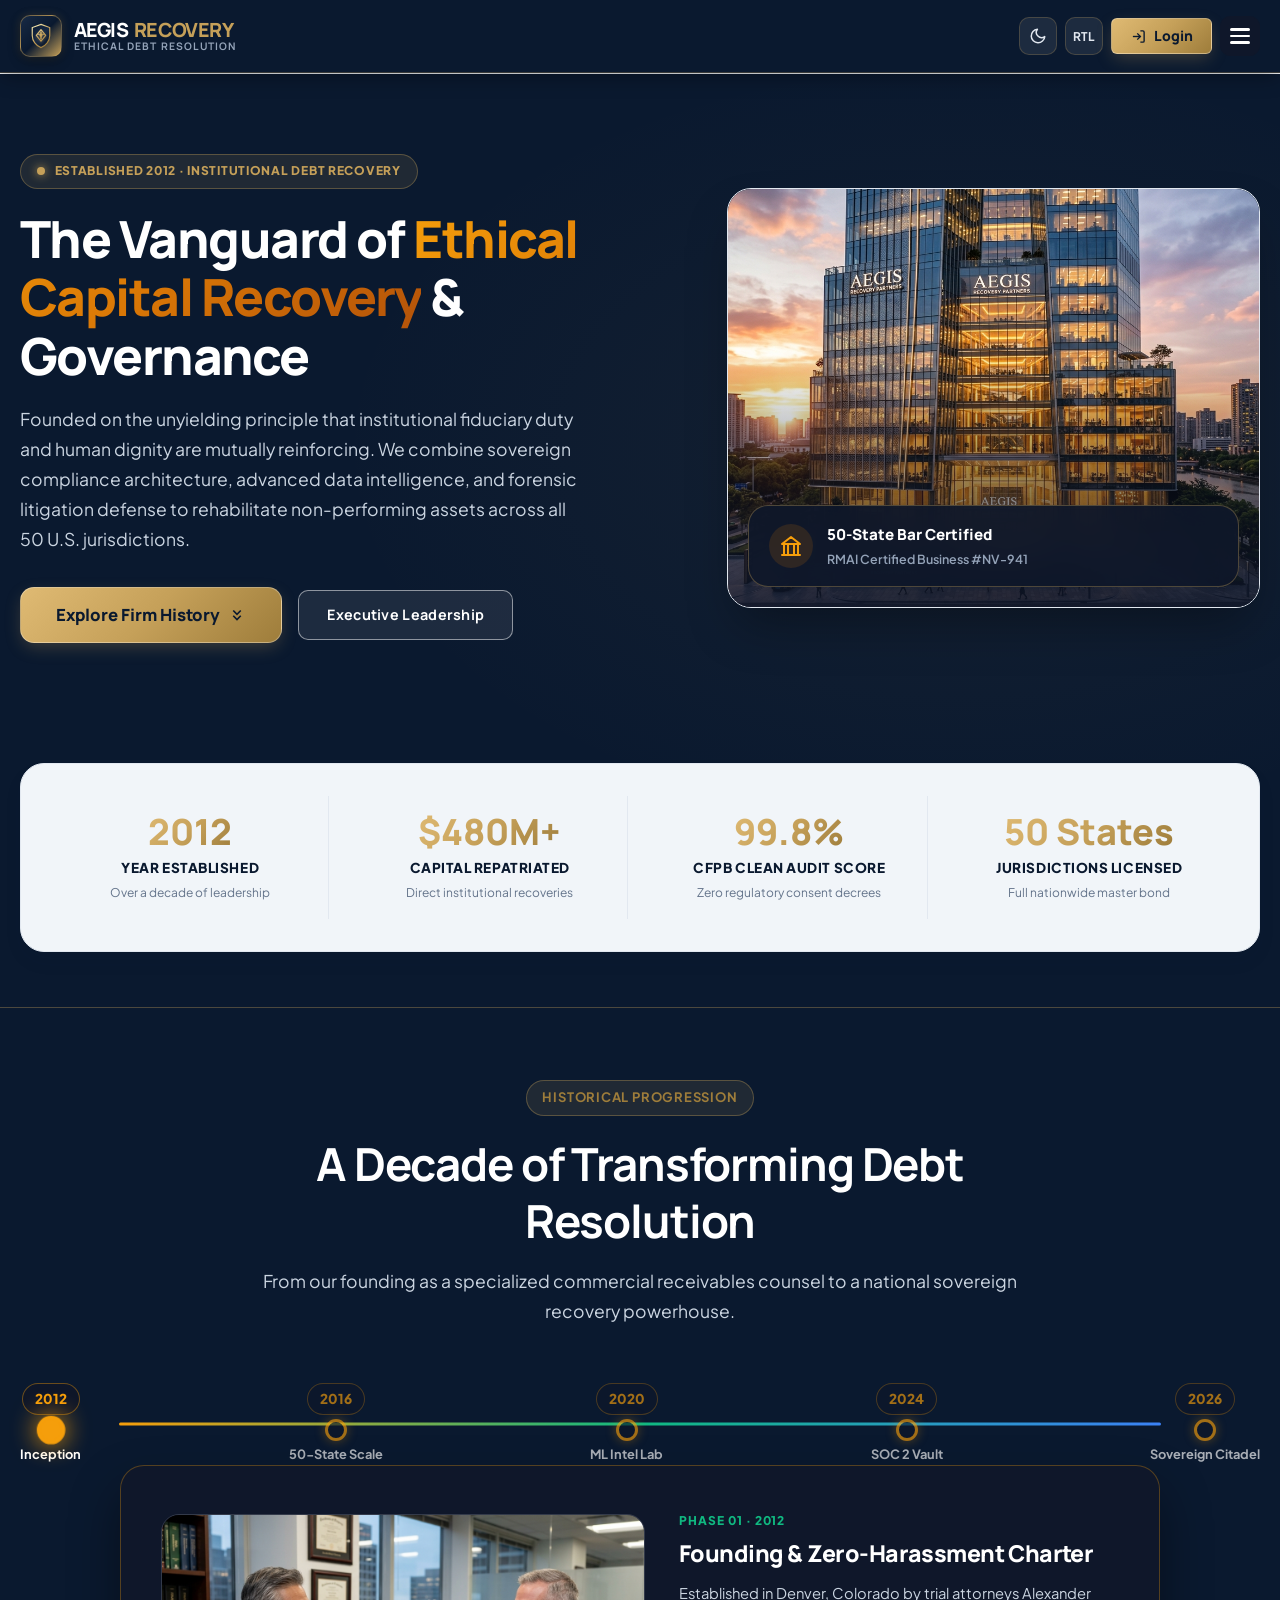
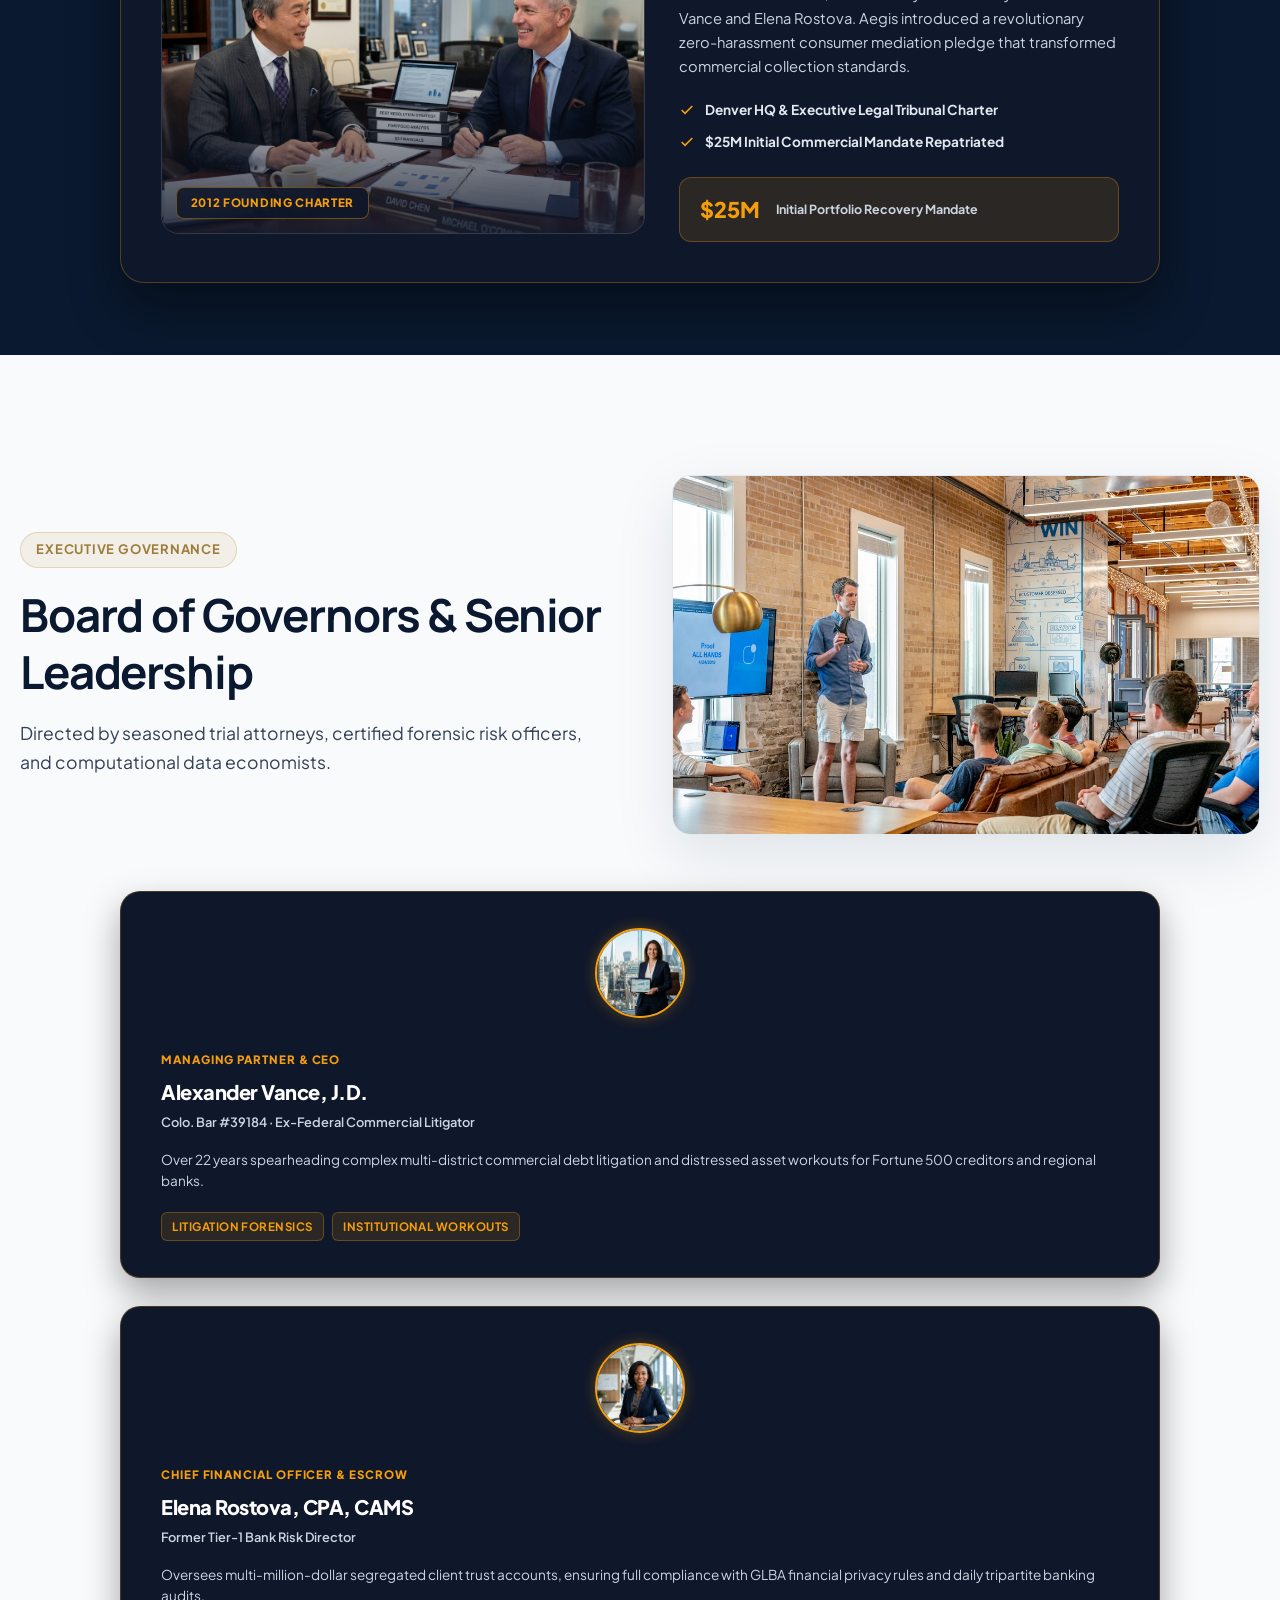
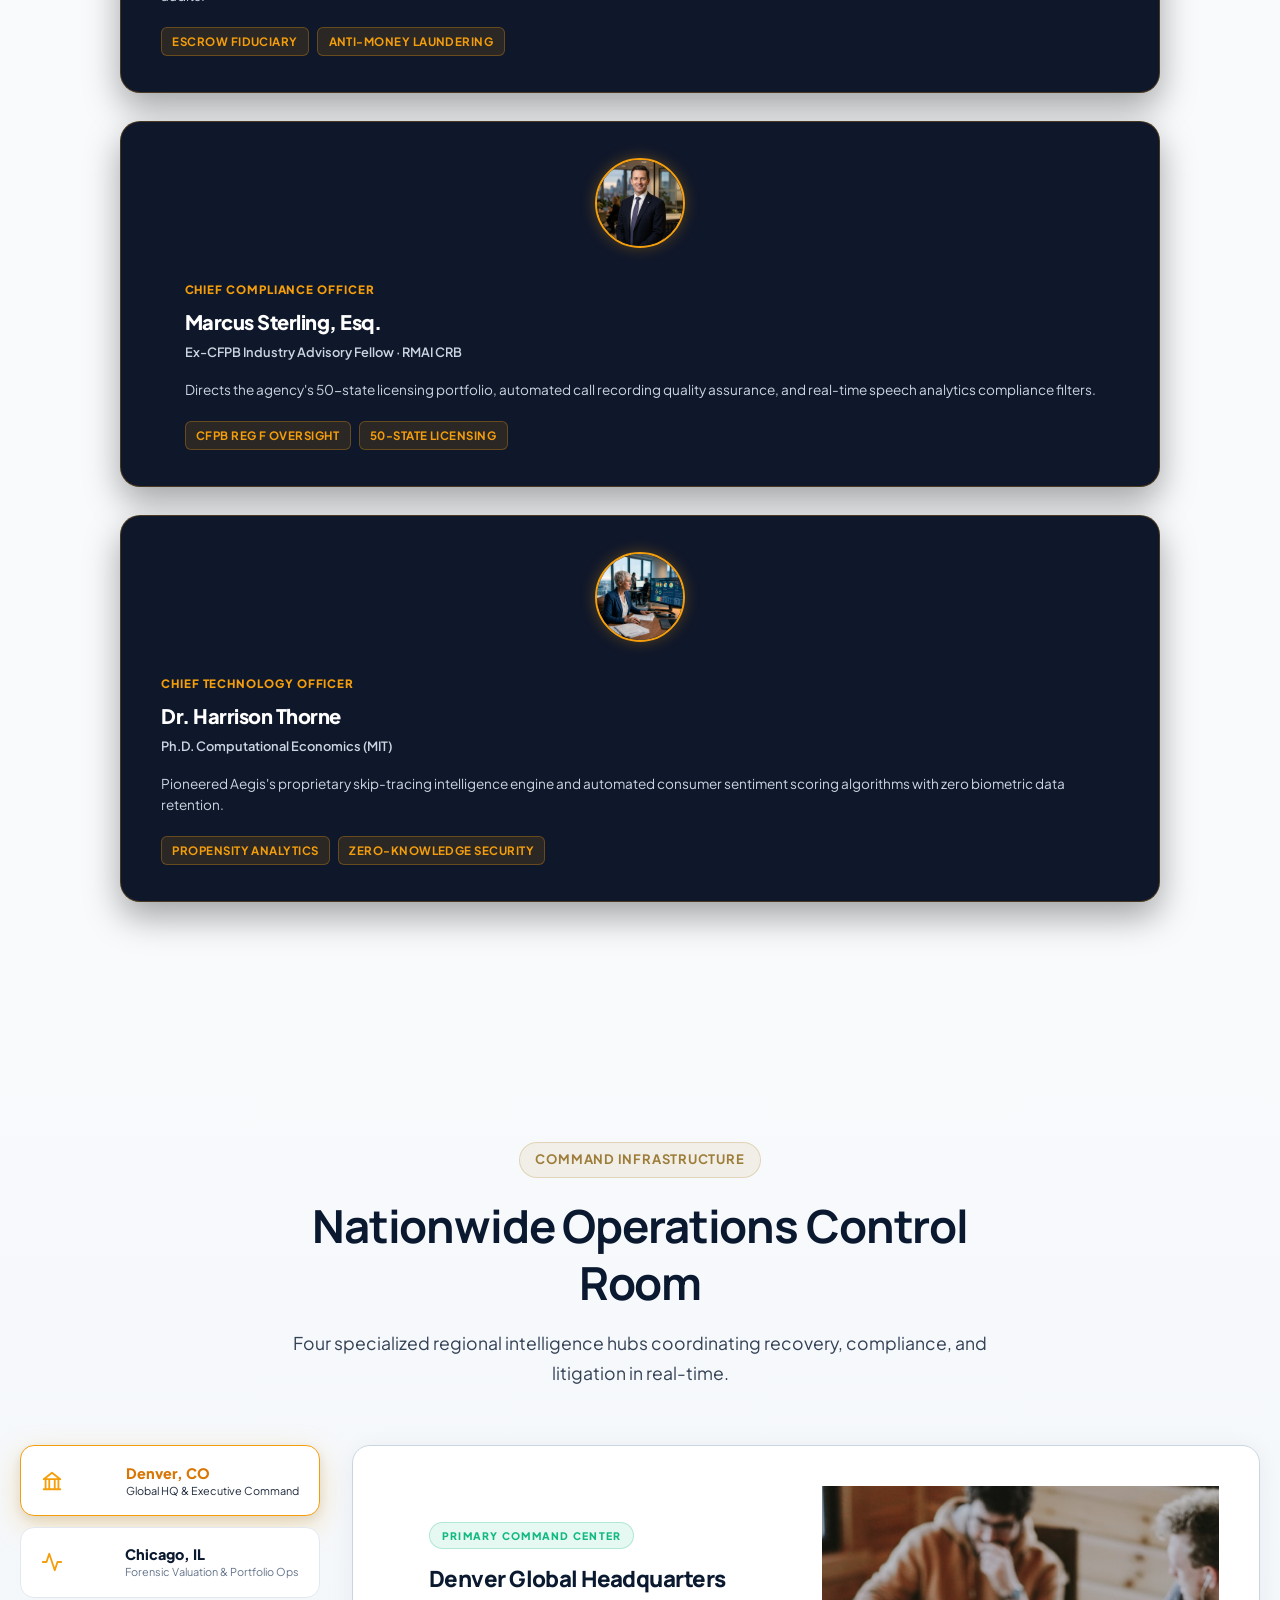
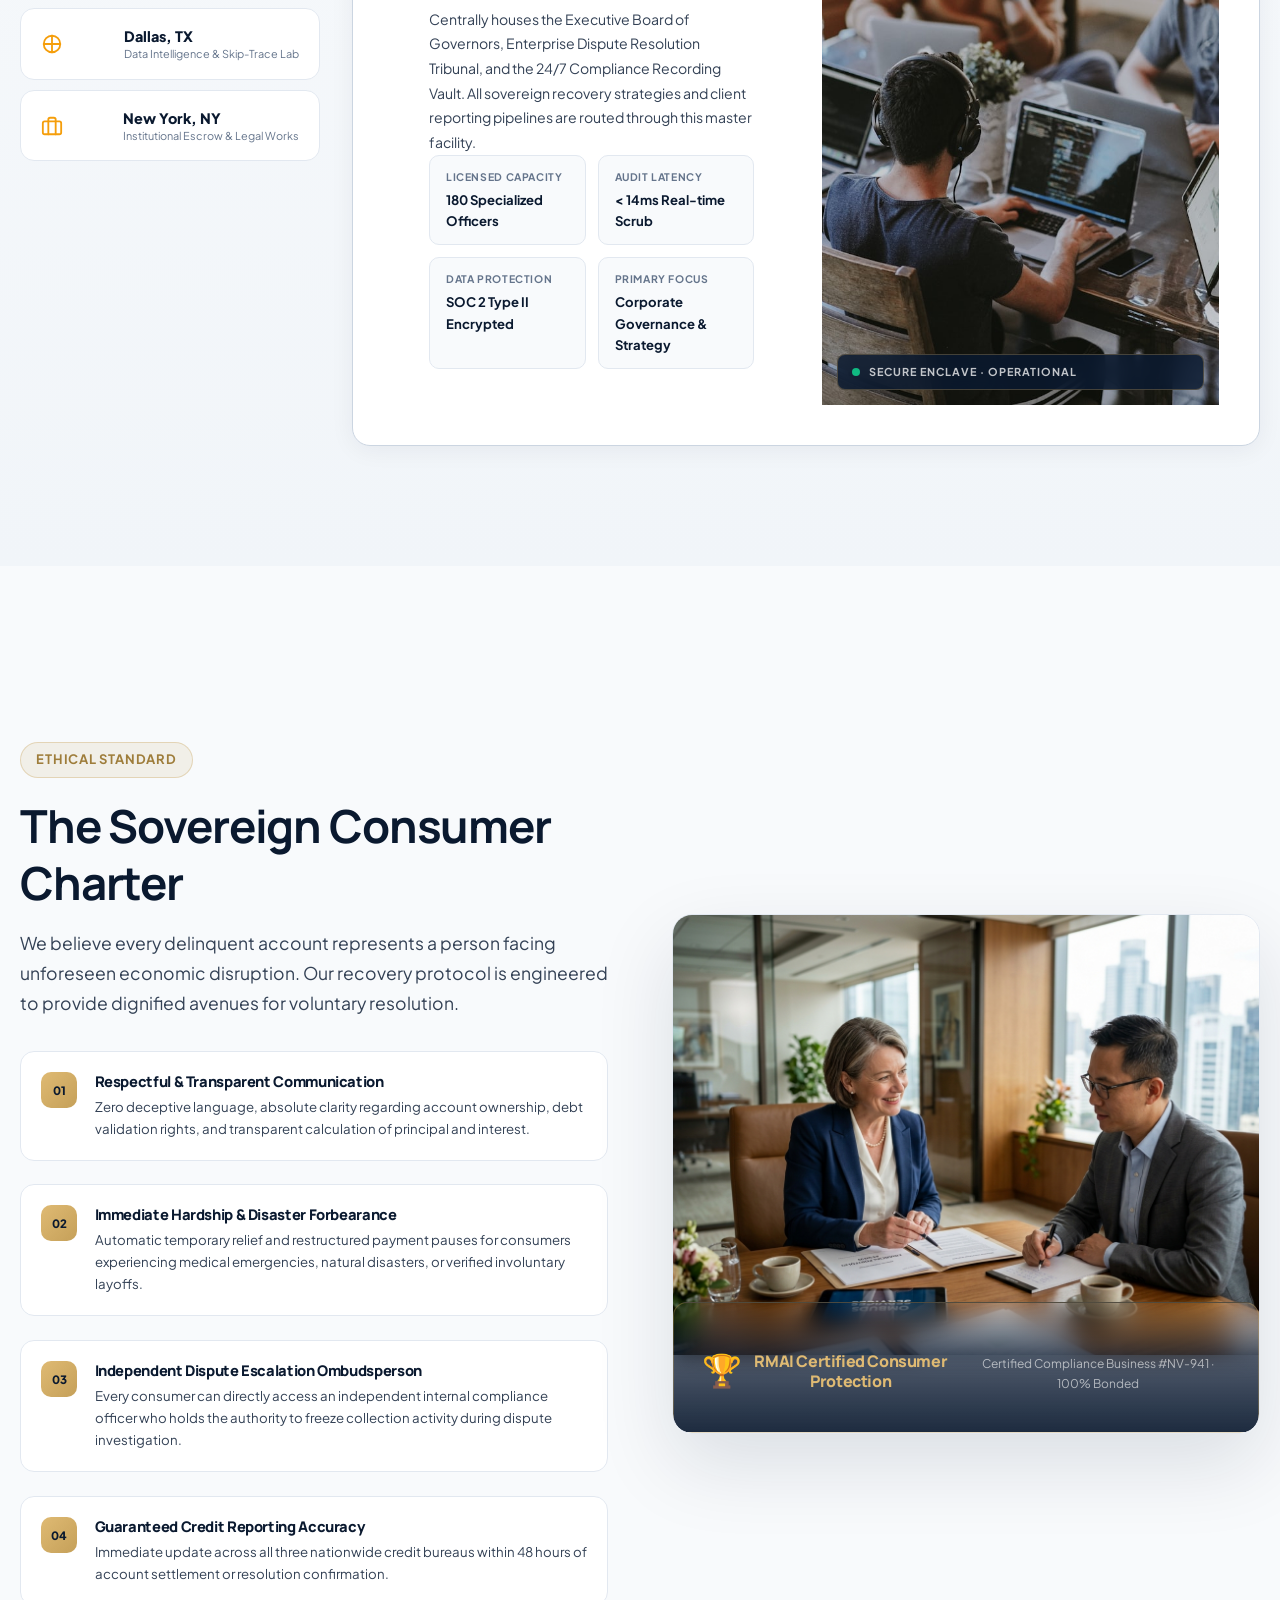
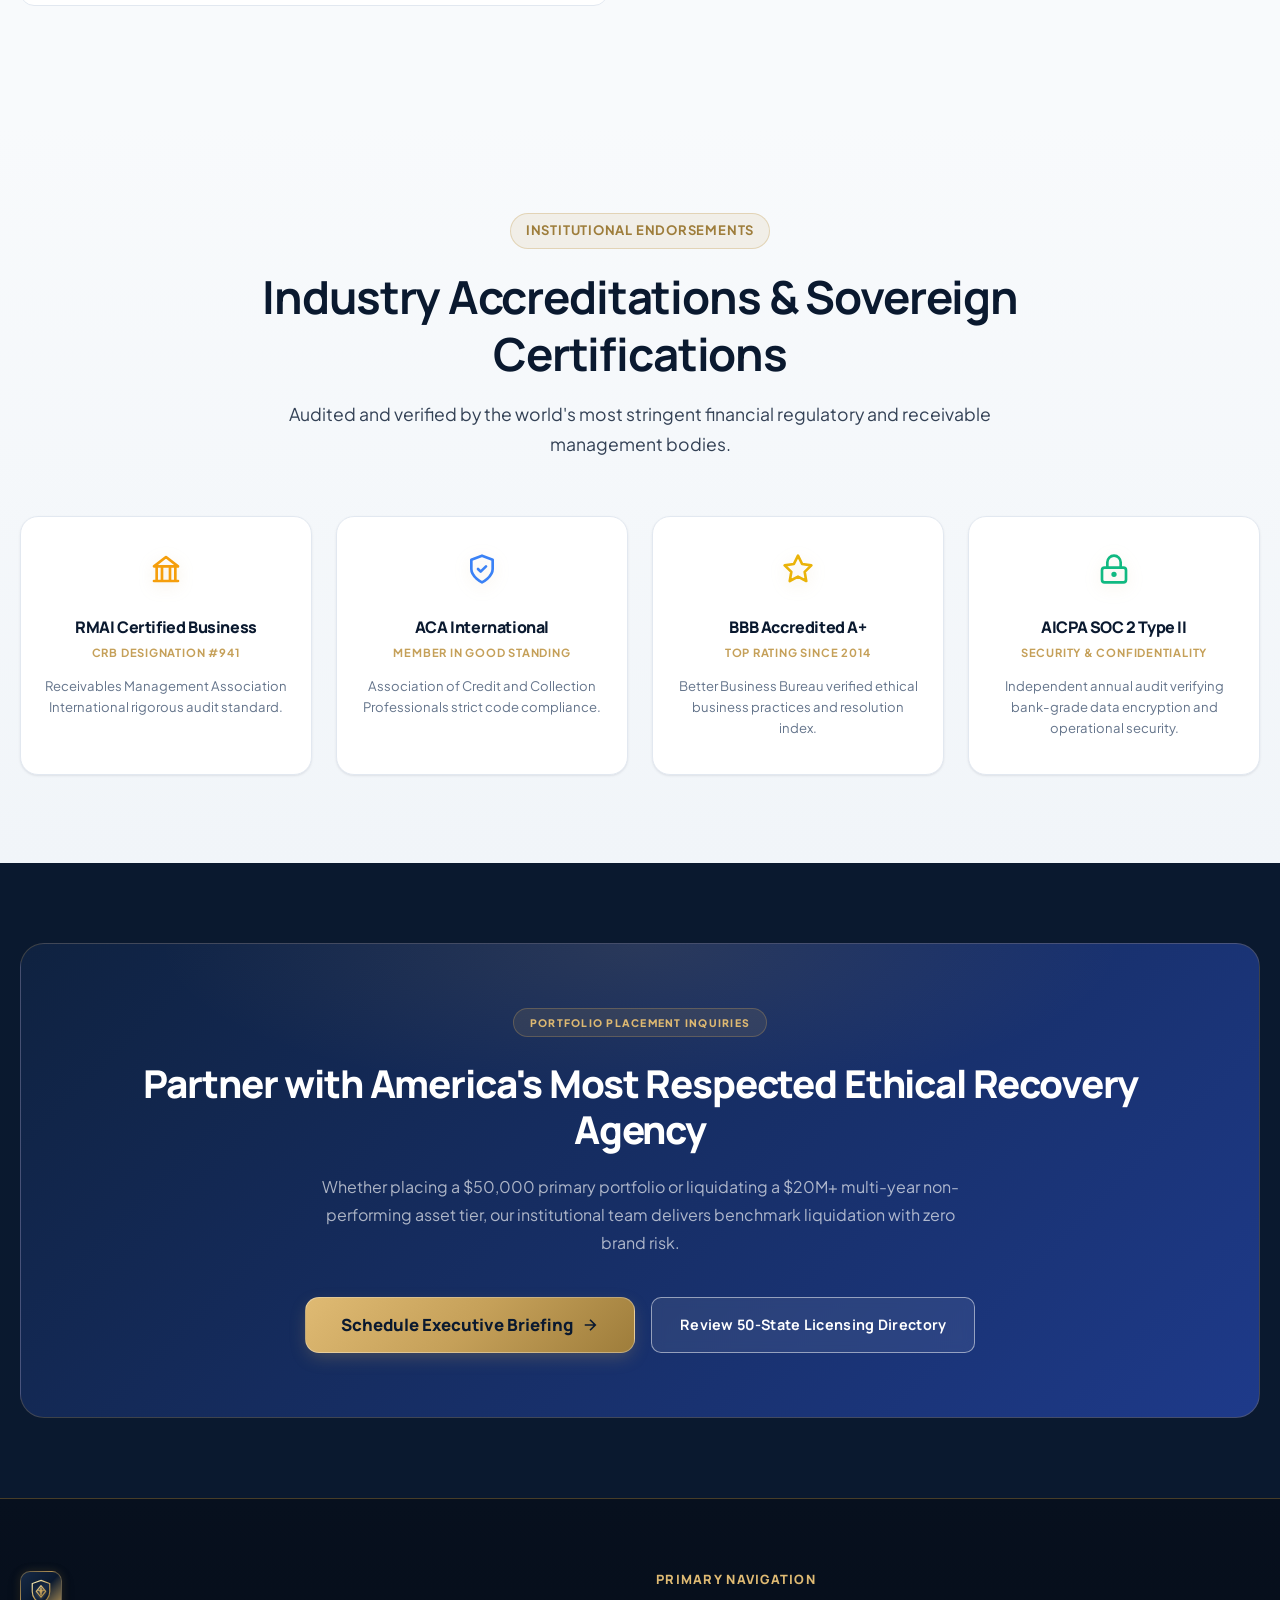
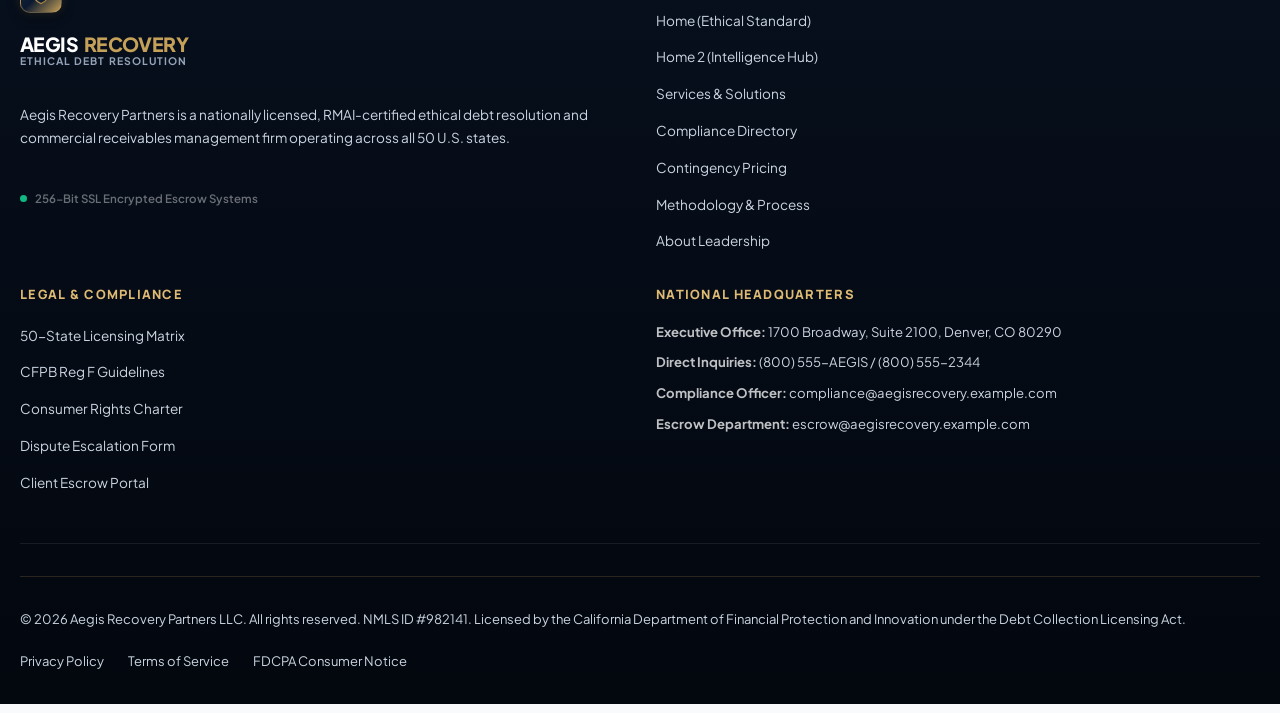
==== about.html @ 4e5611f0 "first commit" ====
<!DOCTYPE html>
<html lang="en" data-theme="light" dir="ltr">
<head>
  <meta charset="UTF-8">
  <meta name="viewport" content="width=device-width, initial-scale=1.0">
  <meta name="description" content="About Aegis Recovery Partners — Established 2012. Our sovereign leadership, governance pillars, executive command hubs, and ethical consumer charter.">
  <title>About Our Firm &amp; Leadership | Aegis Recovery Partners</title>
  <link rel="stylesheet" href="assets/css/style.css?v=302">
  <link rel="stylesheet" href="assets/css/responsive.css?v=302">
  <script>
    window.toggleMobileMenu = function(e) {
      if (e) {
        if (e.preventDefault) e.preventDefault();
        if (e.stopPropagation) e.stopPropagation();
      }
      var drawer = document.getElementById('mobileDrawer');
      var overlay = document.getElementById('mobileOverlay') || document.getElementById('drawerOverlay');
      var hamburgers = document.querySelectorAll('.hamburger-btn, #hamburgerBtn');
      if (!drawer) return;

      var isOpen = drawer.classList.contains('is-open') || drawer.classList.contains('active');
      if (isOpen) {
        drawer.classList.remove('is-open', 'active');
        if (overlay) overlay.classList.remove('is-open', 'active');
        hamburgers.forEach(function(btn) {
          btn.classList.remove('is-active', 'active');
          btn.setAttribute('aria-expanded', 'false');
        });
        document.body.classList.remove('menu-open');
      } else {
        drawer.classList.add('is-open', 'active');
        if (overlay) overlay.classList.add('is-open', 'active');
        hamburgers.forEach(function(btn) {
          btn.classList.add('is-active', 'active');
          btn.setAttribute('aria-expanded', 'true');
        });
        document.body.classList.add('menu-open');
      }

      var dropdownTargets = drawer.querySelectorAll('.mobile-nav-item, .has-dropdown, .has-submenu, .mobile-submenu, .mobile-dropdown-toggle');
      dropdownTargets.forEach(function(item) {
        item.classList.remove('is-expanded', 'active', 'show', 'open');
      });
    };
  </script>
  <style>
    /* Modern Horizontal Progress Stepper Tracker Bar */
    .history-stepper-container {
      position: relative !important;
      margin: 3rem 0 3.5rem !important;
      padding: 0 1rem !important;
    }
    .stepper-track-line {
      position: absolute !important;
      top: 50% !important;
      left: 8% !important;
      right: 8% !important;
      height: 3px !important;
      background: linear-gradient(90deg, #F59E0B 0%, #10B981 50%, #3B82F6 100%) !important;
      transform: translateY(-50%) !important;
      z-index: 1 !important;
      border-radius: 9999px !important;
    }
    .stepper-nodes-grid {
      position: relative !important;
      z-index: 2 !important;
      display: flex !important;
      justify-content: space-between !important;
      align-items: center !important;
    }
    .stepper-node {
      display: flex !important;
      flex-direction: column !important;
      align-items: center !important;
      gap: 0.5rem !important;
      cursor: pointer !important;
      transition: all 0.3s ease !important;
      opacity: 0.65 !important;
    }
    .stepper-node:hover,
    .stepper-node.active {
      opacity: 1 !important;
    }
    .node-year {
      font-size: 0.85rem !important;
      font-weight: 800 !important;
      color: #F59E0B !important;
      background: rgba(15, 23, 42, 0.9) !important;
      padding: 0.25rem 0.75rem !important;
      border-radius: 9999px !important;
      border: 1px solid rgba(245, 158, 11, 0.4) !important;
    }
    .node-dot {
      width: 22px !important;
      height: 22px !important;
      border-radius: 50% !important;
      background: #0F172A !important;
      border: 3px solid #F59E0B !important;
      box-shadow: 0 0 12px rgba(245, 158, 11, 0.5) !important;
      transition: all 0.3s ease !important;
    }
    .stepper-node.active .node-dot {
      background: #F59E0B !important;
      transform: scale(1.3) !important;
      box-shadow: 0 0 20px #F59E0B !important;
    }
    .node-label {
      font-size: 0.8rem !important;
      font-weight: 700 !important;
      color: #FFFFFF !important;
    }

    /* Milestone Panels Showcase Container */
    .timeline-milestones-container {
      max-width: 1040px !important;
      margin: 0 auto !important;
    }
    .milestone-panel-card {
      display: none !important;
      grid-template-columns: 1.1fr 1fr !important;
      gap: 3rem !important;
      align-items: center !important;
      background: #0F172A !important;
      border: 1.5px solid rgba(245, 158, 11, 0.3) !important;
      border-radius: 24px !important;
      padding: 2.5rem !important;
      box-shadow: 0 25px 50px rgba(0, 0, 0, 0.4) !important;
      transition: all 0.4s ease !important;
    }
    .milestone-panel-card.active {
      display: grid !important;
      animation: fadeInMilestone 0.4s ease forwards !important;
    }
    @keyframes fadeInMilestone {
      from { opacity: 0; transform: translateY(10px); }
      to { opacity: 1; transform: translateY(0); }
    }
    .milestone-card-media {
      position: relative !important;
      border-radius: 18px !important;
      overflow: hidden !important;
      height: 320px !important;
      border: 1px solid rgba(255, 255, 255, 0.15) !important;
    }
    .milestone-img {
      width: 100% !important;
      height: 100% !important;
      object-fit: cover !important;
      display: block !important;
    }
    .milestone-media-overlay {
      position: absolute !important;
      inset: 0 !important;
      background: linear-gradient(180deg, transparent 40%, rgba(15, 23, 42, 0.85) 100%) !important;
    }
    .milestone-badge-tag {
      position: absolute !important;
      bottom: 14px !important;
      left: 14px !important;
      background: rgba(15, 23, 42, 0.9) !important;
      border: 1px solid rgba(245, 158, 11, 0.4) !important;
      color: #F59E0B !important;
      font-size: 0.72rem !important;
      font-weight: 800 !important;
      letter-spacing: 0.06em !important;
      padding: 0.35rem 0.85rem !important;
      border-radius: 8px !important;
    }
    .milestone-phase-num {
      display: inline-block !important;
      font-size: 0.75rem !important;
      font-weight: 900 !important;
      color: #10B981 !important;
      letter-spacing: 0.08em !important;
      margin-bottom: 0.5rem !important;
    }
    .milestone-card-title {
      font-size: 1.45rem !important;
      font-weight: 900 !important;
      color: #FFFFFF !important;
      margin-bottom: 0.85rem !important;
      line-height: 1.25 !important;
    }
    .milestone-card-text {
      font-size: 0.92rem !important;
      color: #94A3B8 !important;
      line-height: 1.65 !important;
      margin-bottom: 1.25rem !important;
    }
    .milestone-highlights-list {
      display: flex !important;
      flex-direction: column !important;
      gap: 0.6rem !important;
      margin-bottom: 1.5rem !important;
    }
    .m-highlight-item {
      display: flex !important;
      align-items: center !important;
      gap: 0.65rem !important;
      font-size: 0.85rem !important;
      font-weight: 700 !important;
      color: #E2E8F0 !important;
    }
    .milestone-metric-pill {
      display: flex !important;
      align-items: center !important;
      gap: 1rem !important;
      padding: 0.85rem 1.25rem !important;
      background: rgba(245, 158, 11, 0.12) !important;
      border: 1px solid rgba(245, 158, 11, 0.3) !important;
      border-radius: 12px !important;
    }
    .milestone-metric-pill .metric-num {
      font-size: 1.35rem !important;
      font-weight: 900 !important;
      color: #F59E0B !important;
    }
    .milestone-metric-pill .metric-label {
      font-size: 0.78rem !important;
      font-weight: 700 !important;
      color: #CBD5E1 !important;
    }
    @media (max-width: 900px) {
      .milestone-panel-card.active {
        grid-template-columns: 1fr !important;
        gap: 2rem !important;
      }
      .milestone-card-media {
        height: 240px !important;
      }
      .stepper-nodes-grid {
        display: grid !important;
        grid-template-columns: repeat(4, 1fr) !important;
        gap: 0.25rem !important;
        justify-content: space-between !important;
        align-items: flex-start !important;
      }
      .stepper-node {
        display: flex !important;
        flex-direction: column !important;
        align-items: center !important;
        text-align: center !important;
        gap: 0.2rem !important;
      }
      .stepper-node-dot {
        width: 28px !important;
        height: 28px !important;
        font-size: 0.7rem !important;
      }
      .stepper-node-lbl {
        font-size: 0.58rem !important;
        line-height: 1.15 !important;
        text-align: center !important;
        word-break: break-word !important;
      }
      .stepper-track-line {
        display: none !important;
      }
    }

    /* Executive Leadership Dossier Grid (One By One Vertical Stack Layout) */
    .leadership-dossier-grid {
      display: flex !important;
      flex-direction: column !important;
      gap: 1.75rem !important;
      max-width: 1040px !important;
      margin: 3rem auto 0 !important;
    }
    .leader-dossier-card {
      background: #0F172A !important;
      border: 1.5px solid rgba(245, 158, 11, 0.25) !important;
      border-radius: 20px !important;
      padding: 2.25rem 2.5rem !important;
      display: flex !important;
      gap: 2rem !important;
      align-items: center !important;
      width: 100% !important;
      box-sizing: border-box !important;
      box-shadow: 0 15px 35px rgba(0, 0, 0, 0.35) !important;
      transition: transform 0.35s ease, border-color 0.35s ease, box-shadow 0.35s ease !important;
    }
    .leader-dossier-card:hover {
      transform: translateY(-4px) !important;
      border-color: #F59E0B !important;
      box-shadow: 0 25px 45px rgba(245, 158, 11, 0.25) !important;
    }
    .leader-avatar-wrapper {
      position: relative !important;
      flex-shrink: 0 !important;
      width: 90px !important;
      height: 90px !important;
      border-radius: 50% !important;
      overflow: hidden !important;
      border: 2.5px solid #F59E0B !important;
      box-shadow: 0 0 15px rgba(245, 158, 11, 0.3) !important;
    }
    .leader-avatar-img {
      width: 100% !important;
      height: 100% !important;
      object-fit: cover !important;
      display: block !important;
    }
    .leader-profile {
      flex: 1 !important;
    }
    .leader-title-tag {
      display: inline-block !important;
      font-size: 0.72rem !important;
      font-weight: 800 !important;
      letter-spacing: 0.08em !important;
      text-transform: uppercase !important;
      color: #F59E0B !important;
      margin-bottom: 0.3rem !important;
    }
    .leader-name {
      font-family: inherit !important;
      font-size: 1.25rem !important;
      font-weight: 800 !important;
      color: #FFFFFF !important;
      margin: 0 0 0.25rem 0 !important;
    }
    .leader-credentials {
      font-size: 0.8rem !important;
      color: #94A3B8 !important;
      display: block !important;
      margin-bottom: 0.75rem !important;
      font-weight: 600 !important;
    }
    .leader-bio {
      font-size: 0.85rem !important;
      color: #CBD5E1 !important;
      line-height: 1.5 !important;
      margin-bottom: 1rem !important;
    }
    .leader-disciplines {
      display: flex !important;
      gap: 0.5rem !important;
      flex-wrap: wrap !important;
    }
    .discipline-badge {
      font-size: 0.72rem !important;
      font-weight: 700 !important;
      padding: 0.25rem 0.65rem !important;
      border-radius: 6px !important;
      background: rgba(245, 158, 11, 0.12) !important;
      color: #F59E0B !important;
      border: 1px solid rgba(245, 158, 11, 0.3) !important;
    }
    @media (max-width: 900px) {
      .leadership-dossier-grid {
        grid-template-columns: 1fr !important;
      }
    }
  </style>


<body>

  <!-- PAGE PRELOADER -->
  <div id="pagePreloader" style="position: fixed; inset: 0; z-index: 999999; background-color: #0A192F; display: flex; flex-direction: column; align-items: center; justify-content: center; gap: 1.25rem;">
    <div class="preloader-spinner-ring"></div>
    <div class="preloader-brand-box">
      <div class="preloader-text-brand">AEGIS <span class="gold-accent">RECOVERY</span></div>
    </div>
    <div class="preloader-bar-track"><div class="preloader-bar-fill"></div></div>
  </div>
  <!-- ========================================================================= -->
  <!-- SITE HEADER & GLOBAL NAVIGATION                                           -->
  <!-- ========================================================================= -->
  <header class="site-header" id="siteHeader">
    <div class="container">
      <nav class="navbar" aria-label="Main Navigation">
        <a href="index.html" class="nav-brand">
          <div class="brand-emblem"><img src="assets/images/icons/logo.svg" alt="Aegis Logo" width="28" height="28"></div>
          <div class="brand-text"><span class="brand-title">AEGIS <span class="gold-accent">RECOVERY</span></span><span class="brand-subtitle">Ethical Debt Resolution</span></div>
        </a>
        <ul class="nav-menu" id="navMenu">
          <li class="nav-item nav-dropdown">
            <a href="index.html" class="nav-link"><span>Home</span><span class="dropdown-arrow">▼</span></a>
            <div class="dropdown-menu">
              <a href="index.html" class="dropdown-item"><div class="dropdown-item-content"><span class="dropdown-item-title">Home 1 — Ethical Recovery</span></div></a>
              <a href="home-2.html" class="dropdown-item"><div class="dropdown-item-content"><span class="dropdown-item-title">Home 2 — Intelligence</span></div></a>
            </div>
          </li>
          <li class="nav-item"><a href="about.html" class="nav-link active" aria-current="page">About</a></li>
          <li class="nav-item"><a href="services.html" class="nav-link">Services</a></li>
          <li class="nav-item"><a href="compliance.html" class="nav-link">Compliance &amp; Licensing</a></li>
          <li class="nav-item"><a href="pricing.html" class="nav-link">Pricing</a></li>
          <li class="nav-item"><a href="recovery-process.html" class="nav-link">Recovery Process</a></li>
          <li class="nav-item"><a href="contact.html" class="nav-link">Contact</a></li>
          <li class="nav-item"><a href="dashboard.html" class="nav-link">Dashboard</a></li>
        </ul>
        <div class="nav-actions">
          <button type="button" class="icon-btn theme-toggle-btn" aria-label="Toggle theme"><span class="theme-icon"><svg width="17" height="17" viewBox="0 0 24 24" fill="none" stroke="currentColor" stroke-width="2"><path d="M21 12.79A9 9 0 1 1 11.21 3 7 7 0 0 0 21 12.79z"></path></svg></span></button>
          <button type="button" class="icon-btn rtl-toggle-btn" aria-label="Toggle direction"><span class="dir-label" style="font-size: 0.75rem; font-weight: 700;">RTL</span></button>
          <a href="login.html" class="btn btn-gold btn-sm"><svg width="15" height="15" viewBox="0 0 24 24" fill="none" stroke="currentColor" stroke-width="2.2"><path d="M15 3h4a2 2 0 0 1 2 2v14a2 2 0 0 1-2 2h-4"></path><polyline points="10 17 15 12 10 7"></polyline><line x1="15" y1="12" x2="3" y2="12"></line></svg><span>Login</span></a>
          <button type="button" class="hamburger-btn" id="hamburgerBtn" aria-label="Toggle menu" onclick="toggleMobileMenu(event)"><span class="hamburger-line"></span><span class="hamburger-line"></span><span class="hamburger-line"></span></button>
        </div>
      </nav>
    </div>
  </header>

  <!-- MOBILE DRAWER NAVIGATION -->
  <div class="mobile-overlay" id="mobileOverlay" aria-hidden="true"></div>
  <aside class="mobile-drawer" id="mobileDrawer" aria-label="Mobile Navigation Drawer">
    <div class="mobile-drawer-header">
      <a href="index.html" class="nav-brand">
        <div class="brand-emblem" style="width: 38px; height: 38px;">
          <img src="assets/images/icons/logo.svg" alt="Aegis Logo" width="24" height="24">
        </div>
        <div class="brand-text">
          <span class="brand-title" style="font-size: 1.1rem;">AEGIS <span class="gold-accent">RECOVERY</span></span>
        </div>
      </a>
      <button type="button" class="icon-btn" id="drawerCloseBtn" aria-label="Close navigation menu">
        <svg width="20" height="20" viewBox="0 0 24 24" fill="none" stroke="currentColor" stroke-width="2" stroke-linecap="round" stroke-linejoin="round">
          <line x1="18" y1="6" x2="6" y2="18"></line>
          <line x1="6" y1="6" x2="18" y2="18"></line>
        </svg>
      </button>
    </div>

    <ul class="mobile-nav-list">
      <li class="mobile-nav-item has-dropdown">
        <a href="#" class="mobile-nav-link mobile-dropdown-toggle">
          <span>Home</span>
          <span class="dropdown-arrow">▼</span>
        </a>
        <div class="mobile-submenu">
          <a href="index.html" class="mobile-submenu-link">Home 1 — Ethical Recovery</a>
          <a href="home-2.html" class="mobile-submenu-link">Home 2 — Compliance &amp; Intelligence</a>
        </div>
      </li>
      <li class="mobile-nav-item"><a href="services.html" class="mobile-nav-link">Services</a></li>
      <li class="mobile-nav-item"><a href="compliance.html" class="mobile-nav-link">Compliance &amp; Licensing</a></li>
      <li class="mobile-nav-item"><a href="pricing.html" class="mobile-nav-link">Pricing</a></li>
      <li class="mobile-nav-item"><a href="recovery-process.html" class="mobile-nav-link">Recovery Process</a></li>
      <li class="mobile-nav-item"><a href="about.html" class="mobile-nav-link active">About</a></li>
      <li class="mobile-nav-item"><a href="contact.html" class="mobile-nav-link">Contact</a></li>
      <li class="mobile-nav-item"><a href="dashboard.html" class="mobile-nav-link">Dashboard</a></li>
    </ul>

    <div class="mobile-drawer-footer">
      <a href="login.html" class="btn btn-gold btn-sm" style="width: 100%;">
        <svg width="16" height="16" viewBox="0 0 24 24" fill="none" stroke="currentColor" stroke-width="2.2"><path d="M15 3h4a2 2 0 0 1 2 2v14a2 2 0 0 1-2 2h-4"></path><polyline points="10 17 15 12 10 7"></polyline><line x1="15" y1="12" x2="3" y2="12"></line></svg>
        <span>Portal Login</span>
      </a>
    </div>
  </aside>

  <main id="mainContent" role="main">
    <!-- ========================================================================= -->
    <!-- 01 · PANORAMIC CITADEL HERO & LIVE CHRONOMETER HUD                        -->
    <!-- ========================================================================= -->
    <section class="about-citadel-hero" id="aboutHero">
      <div class="container">
        <div class="about-hero-grid">
          <div class="about-hero-text reveal-fade-up">
            <div class="hero-subtag-pill">
              <span class="pulse-dot"></span>
              <span>ESTABLISHED 2012 · INSTITUTIONAL DEBT RECOVERY</span>
            </div>
            <h1 class="about-hero-title">
              The Vanguard of <span class="gold-gradient-text">Ethical Capital Recovery</span> &amp; Governance
            </h1>
            <p class="about-hero-lead">
              Founded on the unyielding principle that institutional fiduciary duty and human dignity are mutually reinforcing. We combine sovereign compliance architecture, advanced data intelligence, and forensic litigation defense to rehabilitate non-performing assets across all 50 U.S. jurisdictions.
            </p>
            <div class="about-hero-actions">
              <a href="#historyTimeline" class="btn btn-gold btn-lg">
                <span>Explore Firm History</span>
                <svg width="18" height="18" viewBox="0 0 24 24" fill="none" stroke="currentColor" stroke-width="2.2"><path d="M7 13l5 5 5-5M7 6l5 5 5-5"/></svg>
              </a>
              <a href="#executiveLeadership" class="btn btn-outline-white btn-lg" style="color: #FFFFFF !important; border-color: rgba(255,255,255,0.5) !important; background: rgba(255,255,255,0.08) !important;">
                <span style="color: #FFFFFF !important; font-weight: 700;">Executive Leadership</span>
              </a>
            </div>
          </div>

          <div class="about-hero-media reveal-fade-up">
            <div class="citadel-media-frame">
              <img src="assets/images/sections/about-headquarters-citadel.jpg" alt="Aegis Recovery Partners Headquarters Citadel" class="citadel-hero-img">
              <div class="citadel-media-overlay"></div>
              <div class="citadel-floating-seal">
                <div class="seal-icon"><svg width="24" height="24" viewBox="0 0 24 24" fill="none" stroke="#F59E0B" stroke-width="2" stroke-linecap="round" stroke-linejoin="round"><path d="M3 21h18M3 10h18M5 10v11M9 10v11M15 10v11M19 10v11M12 3l9 7H3l9-7z"/></svg></div>
                <div class="seal-text">
                  <span class="seal-title">50-State Bar Certified</span>
                  <span class="seal-sub">RMAI Certified Business #NV-941</span>
                </div>
              </div>
            </div>
          </div>
        </div>

        <!-- Live Chronometer HUD Metrics -->
        <div class="about-chronometer-hud reveal-fade-up">
          <div class="chrono-hud-cell">
            <span class="chrono-digit" data-counter="2012" data-prefix="" data-suffix="">2012</span>
            <span class="chrono-label">Year Established</span>
            <span class="chrono-note">Over a decade of leadership</span>
          </div>
          <div class="chrono-hud-cell">
            <span class="chrono-digit" data-counter="480" data-prefix="$" data-suffix="M+">$480M+</span>
            <span class="chrono-label">Capital Repatriated</span>
            <span class="chrono-note">Direct institutional recoveries</span>
          </div>
          <div class="chrono-hud-cell">
            <span class="chrono-digit" data-counter="99.8" data-prefix="" data-suffix="%" data-decimals="1">99.8%</span>
            <span class="chrono-label">CFPB Clean Audit Score</span>
            <span class="chrono-note">Zero regulatory consent decrees</span>
          </div>
          <div class="chrono-hud-cell">
            <span class="chrono-digit" data-counter="50" data-prefix="" data-suffix=" States">50 States</span>
            <span class="chrono-label">Jurisdictions Licensed</span>
            <span class="chrono-note">Full nationwide master bond</span>
          </div>
        </div>
      </div>
    </section>

    <!-- ========================================================================= -->
    <!-- 02 · 2012–2026 SOVEREIGN HISTORY & CONNECTED ROADMAP FLOW                 -->
    <!-- ========================================================================= -->
    <section class="section section-lg history-timeline-section" id="historyTimeline" style="background: #0A192F; padding: 4.5rem 0;">
      <div class="container">
        <div class="section-header text-center reveal-fade-up">
          <span class="section-tag">Historical Progression</span>
          <h2 class="section-title">A Decade of Transforming Debt Resolution</h2>
          <p class="section-desc">From our founding as a specialized commercial receivables counsel to a national sovereign recovery powerhouse.</p>
        </div>

        <!-- Modern Horizontal Progress Stepper Tracker Bar -->
        <div class="timeline-stepper-wrapper reveal-fade-up">
          <div class="stepper-track-line"></div>
          <div class="stepper-nodes-grid" id="stepperNodes">
            <div class="stepper-node active" data-target="milestone2012">
              <span class="node-year">2012</span>
              <span class="node-dot"></span>
              <span class="node-label">Inception</span>
            </div>
            <div class="stepper-node" data-target="milestone2016">
              <span class="node-year">2016</span>
              <span class="node-dot"></span>
              <span class="node-label">50-State Scale</span>
            </div>
            <div class="stepper-node" data-target="milestone2020">
              <span class="node-year">2020</span>
              <span class="node-dot"></span>
              <span class="node-label">ML Intel Lab</span>
            </div>
            <div class="stepper-node" data-target="milestone2024">
              <span class="node-year">2024</span>
              <span class="node-dot"></span>
              <span class="node-label">SOC 2 Vault</span>
            </div>
            <div class="stepper-node" data-target="milestone2026">
              <span class="node-year">2026</span>
              <span class="node-dot"></span>
              <span class="node-label">Sovereign Citadel</span>
            </div>
          </div>
        </div>

        <!-- Timeline Milestone Showcase Panels -->
        <div class="timeline-milestones-container reveal-fade-up">
          
          <!-- Milestone 1: 2012 -->
          <div class="milestone-panel-card active" id="milestone2012">
            <div class="milestone-card-media">
              <img src="assets/images/sections/about-founding-partners.jpg" alt="Inception 2012" class="milestone-img">
              <div class="milestone-media-overlay"></div>
              <span class="milestone-badge-tag">2012 FOUNDING CHARTER</span>
            </div>
            <div class="milestone-card-content">
              <span class="milestone-phase-num">PHASE 01 · 2012</span>
              <h3 class="milestone-card-title">Founding &amp; Zero-Harassment Charter</h3>
              <p class="milestone-card-text">
                Established in Denver, Colorado by trial attorneys Alexander Vance and Elena Rostova. Aegis introduced a revolutionary zero-harassment consumer mediation pledge that transformed commercial collection standards.
              </p>
              <div class="milestone-highlights-list">
                <div class="m-highlight-item"><svg width="16" height="16" viewBox="0 0 24 24" fill="none" stroke="#F59E0B" stroke-width="2.5"><polyline points="20 6 9 17 4 12"/></svg><span>Denver HQ &amp; Executive Legal Tribunal Charter</span></div>
                <div class="m-highlight-item"><svg width="16" height="16" viewBox="0 0 24 24" fill="none" stroke="#F59E0B" stroke-width="2.5"><polyline points="20 6 9 17 4 12"/></svg><span>$25M Initial Commercial Mandate Repatriated</span></div>
              </div>
              <div class="milestone-metric-pill">
                <span class="metric-num">$25M</span>
                <span class="metric-label">Initial Portfolio Recovery Mandate</span>
              </div>
            </div>
          </div>

          <!-- Milestone 2: 2016 -->
          <div class="milestone-panel-card" id="milestone2016">
            <div class="milestone-card-media">
              <img src="assets/images/sections/about-timeline-2016.jpg" alt="Expansion 2016" class="milestone-img">
              <div class="milestone-media-overlay"></div>
              <span class="milestone-badge-tag">2016 NATIONWIDE NETWORK</span>
            </div>
            <div class="milestone-card-content">
              <span class="milestone-phase-num">PHASE 02 · 2016</span>
              <h3 class="milestone-card-title">50-State Legal Jurisdiction Licensing</h3>
              <p class="milestone-card-text">
                Expanded operations nationwide, securing master litigation bonds, RMAI certification, and establishing local counsel partnerships across all 50 U.S. states to enforce post-judgment asset executions.
              </p>
              <div class="milestone-highlights-list">
                <div class="m-highlight-item"><svg width="16" height="16" viewBox="0 0 24 24" fill="none" stroke="#F59E0B" stroke-width="2.5"><polyline points="20 6 9 17 4 12"/></svg><span>50 U.S. States Fully Bonded &amp; Licensed</span></div>
                <div class="m-highlight-item"><svg width="16" height="16" viewBox="0 0 24 24" fill="none" stroke="#F59E0B" stroke-width="2.5"><polyline points="20 6 9 17 4 12"/></svg><span>RMAI Certified Business #NV-941</span></div>
              </div>
              <div class="milestone-metric-pill">
                <span class="metric-num">50 States</span>
                <span class="metric-label">Nationwide Jurisdictional Coverage</span>
              </div>
            </div>
          </div>

          <!-- Milestone 3: 2020 -->
          <div class="milestone-panel-card" id="milestone2020">
            <div class="milestone-card-media">
              <img src="assets/images/sections/about-timeline-2020.jpg" alt="Intelligence 2020" class="milestone-img">
              <div class="milestone-media-overlay"></div>
              <span class="milestone-badge-tag">2020 DATA INTEL LAB</span>
            </div>
            <div class="milestone-card-content">
              <span class="milestone-phase-num">PHASE 03 · 2020</span>
              <h3 class="milestone-card-title">Acoustic AI &amp; Skip-Trace Deployment</h3>
              <p class="milestone-card-text">
                Opened the Dallas Forensic Skip-Trace &amp; Intel Lab. Deployed machine learning predictive models for instant asset discovery and real-time acoustic Reg F Speech AI tone auditing.
              </p>
              <div class="milestone-highlights-list">
                <div class="m-highlight-item"><svg width="16" height="16" viewBox="0 0 24 24" fill="none" stroke="#F59E0B" stroke-width="2.5"><polyline points="20 6 9 17 4 12"/></svg><span>Live Acoustic Reg F 7-in-7 Speech AI Auditing</span></div>
                <div class="m-highlight-item"><svg width="16" height="16" viewBox="0 0 24 24" fill="none" stroke="#F59E0B" stroke-width="2.5"><polyline points="20 6 9 17 4 12"/></svg><span>3.2x Accelerated Liquidation Velocity</span></div>
              </div>
              <div class="milestone-metric-pill">
                <span class="metric-num">3.2x</span>
                <span class="metric-label">Liquidation Velocity Acceleration</span>
              </div>
            </div>
          </div>

          <!-- Milestone 4: 2024 -->
          <div class="milestone-panel-card" id="milestone2024">
            <div class="milestone-card-media">
              <img src="assets/images/sections/about-timeline-2024.jpg" alt="Security 2024" class="milestone-img">
              <div class="milestone-media-overlay"></div>
              <span class="milestone-badge-tag">2024 SOC 2 CERTIFIED</span>
            </div>
            <div class="milestone-card-content">
              <span class="milestone-phase-num">PHASE 04 · 2024</span>
              <h3 class="milestone-card-title">SOC 2 Type II Encrypted Placement Vault</h3>
              <p class="milestone-card-text">
                Achieved SOC 2 Type II compliance and launched the 256-bit encrypted Client Placement Enclave, guaranteeing segregated FDIC escrow trust accounts and 48-hour wire remittance.
              </p>
              <div class="milestone-highlights-list">
                <div class="m-highlight-item"><svg width="16" height="16" viewBox="0 0 24 24" fill="none" stroke="#F59E0B" stroke-width="2.5"><polyline points="20 6 9 17 4 12"/></svg><span>SOC 2 Type II Certified Data Security</span></div>
                <div class="m-highlight-item"><svg width="16" height="16" viewBox="0 0 24 24" fill="none" stroke="#F59E0B" stroke-width="2.5"><polyline points="20 6 9 17 4 12"/></svg><span>48-Hour FDIC Segregated Escrow Remit</span></div>
              </div>
              <div class="milestone-metric-pill">
                <span class="metric-num">100%</span>
                <span class="metric-label">Segregated Escrow Security Guarantee</span>
              </div>
            </div>
          </div>

          <!-- Milestone 5: 2026 -->
          <div class="milestone-panel-card" id="milestone2026">
            <div class="milestone-card-media">
              <img src="assets/images/sections/about-timeline-2026.jpg" alt="Sovereign 2026" class="milestone-img">
              <div class="milestone-media-overlay"></div>
              <span class="milestone-badge-tag">2026 SOVEREIGN CITADEL</span>
            </div>
            <div class="milestone-card-content">
              <span class="milestone-phase-num">PHASE 05 · 2026</span>
              <h3 class="milestone-card-title">Sovereign Recovery Leader ($480M+ Repatriated)</h3>
              <p class="milestone-card-text">
                Surpassed $480M+ in total repatriated institutional debt. Established 4 specialized regional command hubs (Denver, Chicago, Dallas, NYC) with guaranteed &lt; 15-minute intake SLA.
              </p>
              <div class="milestone-highlights-list">
                <div class="m-highlight-item"><svg width="16" height="16" viewBox="0 0 24 24" fill="none" stroke="#F59E0B" stroke-width="2.5"><polyline points="20 6 9 17 4 12"/></svg><span>$480M+ Total Institutional Recoveries</span></div>
                <div class="m-highlight-item"><svg width="16" height="16" viewBox="0 0 24 24" fill="none" stroke="#F59E0B" stroke-width="2.5"><polyline points="20 6 9 17 4 12"/></svg><span>4 Regional Command Centers Nationwide</span></div>
              </div>
              <div class="milestone-metric-pill">
                <span class="metric-num">$480M+</span>
                <span class="metric-label">Total Capital Repatriated to Date</span>
              </div>
            </div>
          </div>

        </div>

      </div>
    </section>

    <!-- ========================================================================= -->
    <!-- 04 · EXECUTIVE BOARD OF GOVERNORS & SENIOR LEADERSHIP                     -->
    <!-- ========================================================================= -->
    <section class="section section-lg leadership-section" id="executiveLeadership">
      <div class="container">
        <div class="leadership-feature-header reveal-fade-up">
          <div class="header-text-block">
            <span class="section-tag">Executive Governance</span>
            <h2 class="section-title">Board of Governors &amp; Senior Leadership</h2>
            <p class="section-desc">Directed by seasoned trial attorneys, certified forensic risk officers, and computational data economists.</p>
          </div>
          <div class="leadership-overview-media">
            <img src="assets/images/sections/about-executive-leadership.jpg" alt="Aegis Recovery Executive Leadership Team" class="exec-team-img">
          </div>
        </div>

        <div class="leadership-dossier-grid">
          <!-- Leader 1 -->
          <div class="leader-dossier-card reveal-fade-up">
            <div class="leader-avatar-wrapper">
              <img src="assets/images/sections/executive-director-portrait.webp" alt="Alexander Vance" class="leader-avatar-img">
              <div class="leader-status-indicator" title="Active Bar Member"></div>
            </div>
            <div class="leader-profile">
              <span class="leader-title-tag">Managing Partner &amp; CEO</span>
              <h3 class="leader-name">Alexander Vance, J.D.</h3>
              <span class="leader-credentials">Colo. Bar #39184 · Ex-Federal Commercial Litigator</span>
              <p class="leader-bio">
                Over 22 years spearheading complex multi-district commercial debt litigation and distressed asset workouts for Fortune 500 creditors and regional banks.
              </p>
              <div class="leader-disciplines">
                <span class="discipline-badge">Litigation Forensics</span>
                <span class="discipline-badge">Institutional Workouts</span>
              </div>
            </div>
          </div>

          <!-- Leader 2 -->
          <div class="leader-dossier-card reveal-fade-up">
            <div class="leader-avatar-wrapper">
              <img src="assets/images/sections/avatar-exec-elena.jpg" alt="Elena Rostova" class="leader-avatar-img">
              <div class="leader-status-indicator" title="CPA / CAMS Certified"></div>
            </div>
            <div class="leader-profile">
              <span class="leader-title-tag">Chief Financial Officer &amp; Escrow</span>
              <h3 class="leader-name">Elena Rostova, CPA, CAMS</h3>
              <span class="leader-credentials">Former Tier-1 Bank Risk Director</span>
              <p class="leader-bio">
                Oversees multi-million-dollar segregated client trust accounts, ensuring full compliance with GLBA financial privacy rules and daily tripartite banking audits.
              </p>
              <div class="leader-disciplines">
                <span class="discipline-badge">Escrow Fiduciary</span>
                <span class="discipline-badge">Anti-Money Laundering</span>
              </div>
            </div>
          </div>

          <!-- Leader 3 -->
          <div class="leader-dossier-card reveal-fade-up">
            <div class="leader-avatar-wrapper">
              <img src="assets/images/sections/avatar-exec-david.jpg" alt="Marcus Sterling" class="leader-avatar-img">
              <div class="leader-status-indicator" title="RMAI Fellow"></div>
            </div>
            <div class="leader-profile">
              <span class="leader-title-tag">Chief Compliance Officer</span>
              <h3 class="leader-name">Marcus Sterling, Esq.</h3>
              <span class="leader-credentials">Ex-CFPB Industry Advisory Fellow · RMAI CRB</span>
              <p class="leader-bio">
                Directs the agency's 50-state licensing portfolio, automated call recording quality assurance, and real-time speech analytics compliance filters.
              </p>
              <div class="leader-disciplines">
                <span class="discipline-badge">CFPB Reg F Oversight</span>
                <span class="discipline-badge">50-State Licensing</span>
              </div>
            </div>
          </div>

          <!-- Leader 4 -->
          <div class="leader-dossier-card reveal-fade-up">
            <div class="leader-avatar-wrapper">
              <img src="assets/images/sections/compliance-auditor.webp" alt="Dr. Harrison Thorne" class="leader-avatar-img">
              <div class="leader-status-indicator" title="Ph.D. Computational Economics"></div>
            </div>
            <div class="leader-profile">
              <span class="leader-title-tag">Chief Technology Officer</span>
              <h3 class="leader-name">Dr. Harrison Thorne</h3>
              <span class="leader-credentials">Ph.D. Computational Economics (MIT)</span>
              <p class="leader-bio">
                Pioneered Aegis's proprietary skip-tracing intelligence engine and automated consumer sentiment scoring algorithms with zero biometric data retention.
              </p>
              <div class="leader-disciplines">
                <span class="discipline-badge">Propensity Analytics</span>
                <span class="discipline-badge">Zero-Knowledge Security</span>
              </div>
            </div>
          </div>
        </div>
      </div>
    </section>

    <!-- ========================================================================= -->
    <!-- 05 · NATIONWIDE OPERATIONS CONTROL ROOM                                    -->
    <!-- ========================================================================= -->
    <section class="section section-lg command-room-section" id="operationsCommand">
      <div class="container">
        <div class="section-header text-center reveal-fade-up">
          <span class="section-tag">Command Infrastructure</span>
          <h2 class="section-title">Nationwide Operations Control Room</h2>
          <p class="section-desc">Four specialized regional intelligence hubs coordinating recovery, compliance, and litigation in real-time.</p>
        </div>

        <div class="command-room-arena reveal-fade-up">
          <!-- Hub Selectors -->
          <div class="command-hubs-nav" id="commandHubsNav">
            <button type="button" class="command-hub-btn active" data-hub="denver">
              <div class="hub-btn-icon"><svg width="22" height="22" viewBox="0 0 24 24" fill="none" stroke="#F59E0B" stroke-width="2" stroke-linecap="round" stroke-linejoin="round"><path d="M3 21h18M3 10h18M5 10v11M9 10v11M15 10v11M19 10v11M12 3l9 7H3l9-7z"/></svg></div>
              <div class="hub-btn-info">
                <span class="hub-city">Denver, CO</span>
                <span class="hub-type">Global HQ &amp; Executive Command</span>
              </div>
            </button>
            <button type="button" class="command-hub-btn" data-hub="chicago">
              <div class="hub-btn-icon"><svg width="22" height="22" viewBox="0 0 24 24" fill="none" stroke="#F59E0B" stroke-width="2" stroke-linecap="round" stroke-linejoin="round"><polyline points="22 12 18 12 15 21 9 3 6 12 2 12"/></svg></div>
              <div class="hub-btn-info">
                <span class="hub-city">Chicago, IL</span>
                <span class="hub-type">Forensic Valuation &amp; Portfolio Ops</span>
              </div>
            </button>
            <button type="button" class="command-hub-btn" data-hub="dallas">
              <div class="hub-btn-icon"><svg width="22" height="22" viewBox="0 0 24 24" fill="none" stroke="#F59E0B" stroke-width="2" stroke-linecap="round" stroke-linejoin="round"><circle cx="12" cy="12" r="9"/><path d="M12 3v18M3 12h18"/></svg></div>
              <div class="hub-btn-info">
                <span class="hub-city">Dallas, TX</span>
                <span class="hub-type">Data Intelligence &amp; Skip-Trace Lab</span>
              </div>
            </button>
            <button type="button" class="command-hub-btn" data-hub="newyork">
              <div class="hub-btn-icon"><svg width="22" height="22" viewBox="0 0 24 24" fill="none" stroke="#F59E0B" stroke-width="2" stroke-linecap="round" stroke-linejoin="round"><rect x="2" y="7" width="20" height="14" rx="2" ry="2"/><path d="M16 21V5a2 2 0 0 0-2-2h-4a2 2 0 0 0-2 2v16"/></svg></div>
              <div class="hub-btn-info">
                <span class="hub-city">New York, NY</span>
                <span class="hub-type">Institutional Escrow &amp; Legal Works</span>
              </div>
            </button>
          </div>

          <!-- Active Hub Display Panel -->
          <div class="command-display-panel" id="commandDisplayPanel">
            <div class="display-panel-content">
              <div class="command-hub-meta">
                <span class="command-badge">PRIMARY COMMAND CENTER</span>
                <h3 class="command-hub-title" id="commandHubTitle">Denver Global Headquarters</h3>
                <p class="command-hub-desc" id="commandHubDesc">
                  Centrally houses the Executive Board of Governors, Enterprise Dispute Resolution Tribunal, and the 24/7 Compliance Recording Vault. All sovereign recovery strategies and client reporting pipelines are routed through this master facility.
                </p>
              </div>

              <div class="command-telemetry-grid">
                <div class="telemetry-box">
                  <span class="telemetry-lbl">Licensed Capacity</span>
                  <span class="telemetry-val" id="telemetryCap">180 Specialized Officers</span>
                </div>
                <div class="telemetry-box">
                  <span class="telemetry-lbl">Audit Latency</span>
                  <span class="telemetry-val" id="telemetryLat">&lt; 14ms Real-time Scrub</span>
                </div>
                <div class="telemetry-box">
                  <span class="telemetry-lbl">Data Protection</span>
                  <span class="telemetry-val" id="telemetrySec">SOC 2 Type II Encrypted</span>
                </div>
                <div class="telemetry-box">
                  <span class="telemetry-lbl">Primary Focus</span>
                  <span class="telemetry-val" id="telemetryFoc">Corporate Governance &amp; Strategy</span>
                </div>
              </div>
            </div>

            <div class="display-panel-media">
              <img src="assets/images/sections/about-operations-command.jpg" alt="Aegis Operations Control Command Room" class="command-panel-img">
              <div class="command-media-live-badge">
                <span class="live-blink-dot"></span>
                <span>SECURE ENCLAVE · OPERATIONAL</span>
              </div>
            </div>
          </div>
        </div>
      </div>
    </section>

    <!-- ========================================================================= -->
    <!-- 06 · ETHICAL CODE OF CONDUCT & SOVEREIGN CONSUMER CHARTER                 -->
    <!-- ========================================================================= -->
    <section class="section section-lg consumer-charter-section" id="consumerCharter">
      <div class="container">
        <div class="consumer-charter-split reveal-fade-up">
          <div class="charter-text-block">
            <span class="section-tag">Ethical Standard</span>
            <h2 class="section-title">The Sovereign Consumer Charter</h2>
            <p class="section-desc">
              We believe every delinquent account represents a person facing unforeseen economic disruption. Our recovery protocol is engineered to provide dignified avenues for voluntary resolution.
            </p>

            <div class="charter-articles-list">
              <div class="charter-article reveal-fade-up">
                <div class="article-icon">01</div>
                <div class="article-content">
                  <h4 class="article-title">Respectful &amp; Transparent Communication</h4>
                  <p class="article-desc">Zero deceptive language, absolute clarity regarding account ownership, debt validation rights, and transparent calculation of principal and interest.</p>
                </div>
              </div>

              <div class="charter-article reveal-fade-up">
                <div class="article-icon">02</div>
                <div class="article-content">
                  <h4 class="article-title">Immediate Hardship &amp; Disaster Forbearance</h4>
                  <p class="article-desc">Automatic temporary relief and restructured payment pauses for consumers experiencing medical emergencies, natural disasters, or verified involuntary layoffs.</p>
                </div>
              </div>

              <div class="charter-article reveal-fade-up">
                <div class="article-icon">03</div>
                <div class="article-content">
                  <h4 class="article-title">Independent Dispute Escalation Ombudsperson</h4>
                  <p class="article-desc">Every consumer can directly access an independent internal compliance officer who holds the authority to freeze collection activity during dispute investigation.</p>
                </div>
              </div>

              <div class="charter-article reveal-fade-up">
                <div class="article-icon">04</div>
                <div class="article-content">
                  <h4 class="article-title">Guaranteed Credit Reporting Accuracy</h4>
                  <p class="article-desc">Immediate update across all three nationwide credit bureaus within 48 hours of account settlement or resolution confirmation.</p>
                </div>
              </div>
            </div>
          </div>

          <div class="charter-image-frame reveal-fade-up">
            <img src="assets/images/sections/about-ethics-counsel.jpg" alt="Aegis Ethics Counsel and Consumer Mediation" class="charter-img">
            <div class="charter-seal-overlay">
              <div class="charter-seal-icon">🏆</div>
              <h4 class="charter-seal-title">RMAI Certified Consumer Protection</h4>
              <p class="charter-seal-text">Certified Compliance Business #NV-941 · 100% Bonded</p>
            </div>
          </div>
        </div>
      </div>
    </section>

    <!-- ========================================================================= -->
    <!-- 07 · ENTERPRISE ACCREDITATIONS & CERTIFICATIONS RIBBON                    -->
    <!-- ========================================================================= -->
    <section class="section accreditations-ribbon-section" id="accreditations">
      <div class="container">
        <div class="section-header text-center reveal-fade-up">
          <span class="section-tag">Institutional Endorsements</span>
          <h2 class="section-title">Industry Accreditations &amp; Sovereign Certifications</h2>
          <p class="section-desc">Audited and verified by the world's most stringent financial regulatory and receivable management bodies.</p>
        </div>

        <div class="accreditations-ribbon-showcase">
          <!-- Seal 1 -->
          <div class="accreditation-seal-card reveal-fade-up">
            <div class="accreditation-icon"><svg width="32" height="32" viewBox="0 0 24 24" fill="none" stroke="#F59E0B" stroke-width="2" stroke-linecap="round" stroke-linejoin="round"><path d="M3 21h18M3 10h18M5 10v11M9 10v11M15 10v11M19 10v11M12 3l9 7H3l9-7z"/></svg></div>
            <div class="accreditation-body">
              <h4 class="accreditation-name">RMAI Certified Business</h4>
              <span class="accreditation-cert">CRB Designation #941</span>
              <p class="accreditation-desc">Receivables Management Association International rigorous audit standard.</p>
            </div>
          </div>

          <!-- Seal 2 -->
          <div class="accreditation-seal-card reveal-fade-up">
            <div class="accreditation-icon"><svg width="32" height="32" viewBox="0 0 24 24" fill="none" stroke="#3B82F6" stroke-width="2" stroke-linecap="round" stroke-linejoin="round"><path d="M12 22s8-4 8-10V5l-8-3-8 3v7c0 6 8 10 8 10z"/><polyline points="9 12 11 14 15 10"/></svg></div>
            <div class="accreditation-body">
              <h4 class="accreditation-name">ACA International</h4>
              <span class="accreditation-cert">Member in Good Standing</span>
              <p class="accreditation-desc">Association of Credit and Collection Professionals strict code compliance.</p>
            </div>
          </div>

          <!-- Seal 3 -->
          <div class="accreditation-seal-card reveal-fade-up">
            <div class="accreditation-icon"><svg width="32" height="32" viewBox="0 0 24 24" fill="none" stroke="#EAB308" stroke-width="2" stroke-linecap="round" stroke-linejoin="round"><polygon points="12 2 15.09 8.26 22 9.27 17 14.14 18.18 21.02 12 17.77 5.82 21.02 7 14.14 2 9.27 8.91 8.26 12 2"/></svg></div>
            <div class="accreditation-body">
              <h4 class="accreditation-name">BBB Accredited A+</h4>
              <span class="accreditation-cert">Top Rating Since 2014</span>
              <p class="accreditation-desc">Better Business Bureau verified ethical business practices and resolution index.</p>
            </div>
          </div>

          <!-- Seal 4 -->
          <div class="accreditation-seal-card reveal-fade-up">
            <div class="accreditation-icon"><svg width="32" height="32" viewBox="0 0 24 24" fill="none" stroke="#10B981" stroke-width="2" stroke-linecap="round" stroke-linejoin="round"><rect x="3" y="11" width="18" height="11" rx="2" ry="2"/><path d="M7 11V7a5 5 0 0 1 10 0v4"/><circle cx="12" cy="16" r="1"/></svg></div>
            <div class="accreditation-body">
              <h4 class="accreditation-name">AICPA SOC 2 Type II</h4>
              <span class="accreditation-cert">Security &amp; Confidentiality</span>
              <p class="accreditation-desc">Independent annual audit verifying bank-grade data encryption and operational security.</p>
            </div>
          </div>
        </div>
      </div>
    </section>

    <!-- ========================================================================= -->
    <!-- 08 · EXECUTIVE PLACEMENT & INSTITUTIONAL CONSULTATION CTA                 -->
    <!-- ========================================================================= -->
    <section class="section about-cta-section" id="aboutCta">
      <div class="container">
        <div class="about-cta-card reveal-fade-up">
          <div class="about-cta-content">
            <span class="cta-overhead-badge">PORTFOLIO PLACEMENT INQUIRIES</span>
            <h2 class="about-cta-title">Partner with America's Most Respected Ethical Recovery Agency</h2>
            <p class="about-cta-desc">
              Whether placing a $50,000 primary portfolio or liquidating a $20M+ multi-year non-performing asset tier, our institutional team delivers benchmark liquidation with zero brand risk.
            </p>
            <div class="about-cta-buttons">
              <a href="contact.html" class="btn btn-gold btn-lg">
                <span>Schedule Executive Briefing</span>
                <svg width="18" height="18" viewBox="0 0 24 24" fill="none" stroke="currentColor" stroke-width="2.2"><path d="M5 12h14M12 5l7 7-7 7"/></svg>
              </a>
              <a href="compliance.html" class="btn btn-outline-white btn-lg">
                <span>Review 50-State Licensing Directory</span>
              </a>
            </div>
          </div>
        </div>
      </div>
    </section>
  </main>

  <!-- ========================================================================= -->
  <!-- SITE FOOTER                                                               -->
  <!-- ========================================================================= -->
  <footer class="site-footer" id="siteFooter">
    <div class="container">
      <div class="footer-top-grid">
        <div class="footer-col footer-col-brand">
          <a href="index.html" class="footer-brand">
            <div class="brand-emblem"><img src="assets/images/icons/logo.svg" alt="Aegis Logo" width="28" height="28"></div>
            <div class="brand-text"><span class="brand-title">AEGIS <span class="gold-accent">RECOVERY</span></span><span class="brand-subtitle">Ethical Debt Resolution</span></div>
          </a>
          <p class="footer-brand-bio">
            Aegis Recovery Partners is a nationally licensed, RMAI-certified ethical debt resolution and commercial receivables management firm operating across all 50 U.S. states.
          </p>
          <div class="footer-security-seal">
            <span class="seal-dot"></span>
            <span>256-Bit SSL Encrypted Escrow Systems</span>
          </div>
        </div>

        <div class="footer-col">
          <h4 class="footer-col-title">Primary Navigation</h4>
          <ul class="footer-links-list">
            <li><a href="index.html">Home (Ethical Standard)</a></li>
            <li><a href="home-2.html">Home 2 (Intelligence Hub)</a></li>
            <li><a href="services.html">Services &amp; Solutions</a></li>
            <li><a href="compliance.html">Compliance Directory</a></li>
            <li><a href="pricing.html">Contingency Pricing</a></li>
            <li><a href="recovery-process.html">Methodology &amp; Process</a></li>
            <li><a href="about.html">About Leadership</a></li>
          </ul>
        </div>

        <div class="footer-col">
          <h4 class="footer-col-title">Legal &amp; Compliance</h4>
          <ul class="footer-links-list">
            <li><a href="compliance.html#stateLicenses">50-State Licensing Matrix</a></li>
            <li><a href="compliance.html#regulatoryAudit">CFPB Reg F Guidelines</a></li>
            <li><a href="about.html#consumerCharter">Consumer Rights Charter</a></li>
            <li><a href="contact.html#disputes">Dispute Escalation Form</a></li>
            <li><a href="login.html">Client Escrow Portal</a></li>
          </ul>
        </div>

        <div class="footer-col">
          <h4 class="footer-col-title">National Headquarters</h4>
          <div class="footer-contact-info">
            <p><strong>Executive Office:</strong> 1700 Broadway, Suite 2100, Denver, CO 80290</p>
            <p><strong>Direct Inquiries:</strong> (800) 555-AEGIS / (800) 555-2344</p>
            <p><strong>Compliance Officer:</strong> compliance@aegisrecovery.example.com</p>
            <p><strong>Escrow Department:</strong> escrow@aegisrecovery.example.com</p>
          </div>
        </div>
      </div>

      <div class="footer-bottom">
        <div class="footer-legal-copy">&copy; 2026 Aegis Recovery Partners LLC. All rights reserved. NMLS ID #982141. Licensed by the California Department of Financial Protection and Innovation under the Debt Collection Licensing Act.</div>
        <div class="footer-legal-links">
          <a href="compliance.html">Privacy Policy</a>
          <a href="compliance.html">Terms of Service</a>
          <a href="compliance.html">FDCPA Consumer Notice</a>
        </div>
      </div>
    </div>
  </footer>

  <!-- Floating Back to Top Button -->
  <button type="button" class="back-to-top-btn back-to-top" id="backToTopBtn" aria-label="Scroll back to top of page">
    <svg width="20" height="20" viewBox="0 0 24 24" fill="none" stroke="currentColor" stroke-width="2.5" stroke-linecap="round" stroke-linejoin="round">
      <polyline points="18 15 12 9 6 15"></polyline>
    </svg>
  </button>

  <script src="assets/js/main.js?v=303"></script>
  <script>
    document.addEventListener('DOMContentLoaded', function() {
      const stepperNodes = document.querySelectorAll('#stepperNodes .stepper-node');
      const milestonePanels = document.querySelectorAll('.milestone-panel-card');

      stepperNodes.forEach(node => {
        node.addEventListener('click', function() {
          const targetId = this.getAttribute('data-target');
          if (!targetId) return;

          stepperNodes.forEach(n => n.classList.remove('active'));
          milestonePanels.forEach(p => p.classList.remove('active'));

          this.classList.add('active');
          const targetPanel = document.getElementById(targetId);
          if (targetPanel) {
            targetPanel.classList.add('active');
          }
        });
      });
    });
  </script>
</body>
</html>
---- assets/css/style.css ----
/* ==========================================================================
   AEGIS RECOVERY PARTNERS — MASTER STYLESHEET (OPTION 1: ROYAL SAPPHIRE & GOLD)
   Template 3: Ethical Debt Recovery Agency
   ========================================================================== */

@import url('https://fonts.googleapis.com/css2?family=Manrope:wght@400;500;600;700;800&family=Plus+Jakarta+Sans:wght@300;400;500;600;700;800&display=swap');

:root {
  /* Royal Sapphire & Champagne Gold Palette */
  --color-primary: #0A192F;
  --color-primary-hover: #132A4A;
  --color-primary-light: #1E3A8A;
  --color-secondary: #2563EB;
  --color-secondary-hover: #1D4ED8;
  --color-secondary-light: #60A5FA;
  --color-accent: #C5A059;
  --color-accent-hover: #B38F48;
  --color-accent-light: #F3E5AB;
  --color-gold-gradient: linear-gradient(135deg, #DFBA73 0%, #C5A059 50%, #9E7D3B 100%);
  --color-sapphire-gradient: linear-gradient(135deg, #1E3A8A 0%, #0A192F 100%);

  /* Surfaces & Backgrounds */
  --bg-body: #F8FAFC;
  --bg-surface: #FFFFFF;
  --bg-surface-alt: #F1F5F9;
  --bg-surface-card: #FFFFFF;
  --bg-surface-elevated: #FFFFFF;
  --bg-header: rgba(255, 255, 255, 0.94);
  --bg-hero: #0A192F;

  /* Typography Colors */
  --text-main: #0A192F;
  --text-body: #334155;
  --text-muted: #64748B;
  --text-light: #94A3B8;
  --text-inverse: #FFFFFF;

  /* Borders & Dividers */
  --border-color: #E2E8F0;
  --border-light: #F1F5F9;
  --border-strong: #CBD5E1;
  --border-gold: rgba(197, 160, 89, 0.35);

  /* Semantic Feedback */
  --success: #059669;
  --success-bg: rgba(5, 150, 105, 0.08);
  --warning: #D97706;
  --warning-bg: rgba(217, 119, 6, 0.08);
  --error: #DC2626;
  --error-bg: rgba(220, 38, 38, 0.08);
  --info: #2563EB;
  --info-bg: rgba(37, 99, 235, 0.08);

  /* Badges */
  --badge-gold-bg: rgba(197, 160, 89, 0.12);
  --badge-gold-text: #9E7D3B;
  --badge-sapphire-bg: rgba(37, 99, 235, 0.08);
  --badge-sapphire-text: #1E3A8A;

  /* Typography */
  --font-heading: 'Manrope', -apple-system, BlinkMacSystemFont, 'Segoe UI', Roboto, sans-serif;
  --font-body: 'Plus Jakarta Sans', -apple-system, BlinkMacSystemFont, 'Segoe UI', Roboto, sans-serif;

  /* Shadows */
  --shadow-sm: 0 1px 3px 0 rgba(10, 25, 47, 0.06), 0 1px 2px 0 rgba(10, 25, 47, 0.04);
  --shadow-md: 0 4px 6px -1px rgba(10, 25, 47, 0.08), 0 2px 4px -2px rgba(10, 25, 47, 0.04);
  --shadow-lg: 0 10px 20px -3px rgba(10, 25, 47, 0.08), 0 4px 6px -4px rgba(10, 25, 47, 0.04);
  --shadow-xl: 0 20px 30px -5px rgba(10, 25, 47, 0.12), 0 8px 10px -6px rgba(10, 25, 47, 0.04);
  --shadow-gold: 0 6px 18px -3px rgba(197, 160, 89, 0.3);
  --shadow-card-hover: 0 16px 32px -4px rgba(10, 25, 47, 0.12), 0 6px 12px -2px rgba(197, 160, 89, 0.1);

  /* Layout */
  --container-max-width: 1280px;
  --container-padding: 1.5rem;
  --radius-sm: 6px;
  --radius-md: 10px;
  --radius-lg: 14px;
  --radius-xl: 20px;
  --radius-full: 9999px;

  /* Transitions */
  --transition-fast: 150ms cubic-bezier(0.4, 0, 0.2, 1);
  --transition-normal: 250ms cubic-bezier(0.4, 0, 0.2, 1);
  --transition-slow: 350ms cubic-bezier(0.4, 0, 0.2, 1);
}

/* --- DARK MODE PALETTE --- */
[data-theme="dark"] {
  --color-primary: #FFFFFF;
  --color-primary-hover: #F1F5F9;
  --color-primary-light: #93C5FD;
  --color-secondary: #60A5FA;
  --color-secondary-hover: #93C5FD;
  --color-secondary-light: #BFDBFE;
  --color-accent: #E6CA65;
  --color-accent-hover: #F3E5AB;
  --color-accent-light: #FEF3C7;

  --bg-body: #060D1A;
  --bg-surface: #0B1528;
  --bg-surface-alt: #112240;
  --bg-surface-card: #0E1B33;
  --bg-surface-elevated: #172A45;
  --bg-header: rgba(10, 25, 47, 0.96);
  --bg-hero: #050A14;

  --text-main: #FFFFFF;
  --text-body: #F1F5F9;
  --text-muted: #CBD5E1;
  --text-light: #E2E8F0;
  --text-inverse: #0A192F;

  --border-color: #233D60;
  --border-light: #162B47;
  --border-strong: #335580;
  --border-gold: rgba(230, 202, 101, 0.45);

  --success: #10B981;
  --success-bg: rgba(16, 185, 129, 0.18);
  --warning: #F59E0B;
  --warning-bg: rgba(245, 158, 11, 0.18);
  --error: #F87171;
  --error-bg: rgba(248, 113, 113, 0.18);
  --info: #38BDF8;
  --info-bg: rgba(56, 189, 248, 0.18);

  --badge-gold-bg: rgba(230, 202, 101, 0.18);
  --badge-gold-text: #F3E5AB;
  --badge-sapphire-bg: rgba(96, 165, 250, 0.18);
  --badge-sapphire-text: #BFDBFE;

  --shadow-sm: 0 1px 3px 0 rgba(0, 0, 0, 0.5);
  --shadow-md: 0 4px 6px -1px rgba(0, 0, 0, 0.6);
  --shadow-lg: 0 10px 20px -3px rgba(0, 0, 0, 0.7);
  --shadow-xl: 0 20px 30px -5px rgba(0, 0, 0, 0.8);
  --shadow-gold: 0 8px 24px -4px rgba(230, 202, 101, 0.25);
  --shadow-card-hover: 0 16px 32px -4px rgba(0, 0, 0, 0.7), 0 0 20px rgba(230, 202, 101, 0.2);
}

/* ==========================================================================
   MASTER CONTRAST & THEME ENGINE (ROYAL SAPPHIRE & CHAMPAGNE GOLD)
   ========================================================================== */

/* --------------------------------------------------------------------------
   1. PERMANENTLY DARK SECTIONS & CONTAINERS (Dark Navy Background in BOTH Themes)
   -------------------------------------------------------------------------- */
.hero-section,
.hero-panoramic-section,
.hero-panoramic,
.about-citadel-hero,
.about-hero-section,
.page-hero-section,
.page-hero,
.services-hero,
.compliance-hero,
.pricing-hero,
.process-hero,
.panoramic-process-hero,
.hero-compliance-split,
.pricing-horizon-hero,
.history-timeline-section,
.site-footer,
.placement-cta,
.fullbleed-cta-section,
.cta-placement-box,
.placement-cta-card,
.studio-cta-box,
.cta-banner-section,
.cta-card,
.banner-cta,
.pricing-intake-banner,
.intake-cta-card,
.intake-vault-arena,
.stats-counter-strip,
.stat-counter-card,
.hero-floating-badge,
.floating-metric-badge,
.hud-pod,
.panoramic-hud-overlay,
.panoramic-bottom-ribbon,
.ribbon-metric-item,
.leader-dossier-card,
.secondary-exec-card,
.featured-director-card,
.milestone-panel-card,
.cockpit-card,
.top-notice-bar {
  background-color: #0A192F !important;
  color: #FFFFFF !important;
}

/* Headings in Permanently Dark Containers (ALWAYS WHITE / GOLD IN BOTH MODES) */
.hero-section h1, .hero-section h2, .hero-section h3, .hero-section h4, .hero-section .hero-title, .hero-section .section-title,
.hero-panoramic-section h1, .hero-panoramic-section h2, .hero-panoramic-section h3, .hero-panoramic-section h4, .hero-panoramic-section .hero-panoramic-title, .hero-panoramic-section .section-title,
.about-citadel-hero h1, .about-citadel-hero h2, .about-citadel-hero .about-hero-title,
.page-hero-section h1, .page-hero-section h2, .page-hero-section .page-hero-title, .page-hero-title,
.services-hero h1, .compliance-hero h1, .pricing-hero h1, .process-hero h1,
.panoramic-process-hero h1, .panoramic-process-hero .process-hero-headline, .process-hero-headline,
.hero-compliance-split h1, .hero-compliance-title,
.pricing-horizon-hero h1, .pricing-horizon-header .section-title,
.history-timeline-section h1, .history-timeline-section h2, .history-timeline-section h3, .history-timeline-section .section-title,
.leader-dossier-card h1, .leader-dossier-card h2, .leader-dossier-card h3, .leader-dossier-card .leader-name, .leader-name,
.secondary-exec-card h4, .featured-director-card h3,
.site-footer h1, .site-footer h2, .site-footer h3, .site-footer h4, .site-footer .footer-title, .site-footer .footer-heading, .site-footer .footer-column-title, .site-footer .footer-col-title,
.placement-cta h1, .placement-cta h2, .placement-cta h3, .placement-cta .section-title,
.fullbleed-cta-section h1, .fullbleed-cta-section h2, .fullbleed-cta-section h3,
.cta-placement-box h1, .cta-placement-box h2, .cta-placement-box h3,
.studio-cta-box h1, .studio-cta-box h2, .studio-cta-box h3,
.cta-banner-section h1, .cta-banner-section h2, .cta-banner-section h3,
.cta-card h1, .cta-card h2, .cta-card h3,
.banner-cta h1, .banner-cta h2, .banner-cta h3,
.pricing-intake-banner h1, .pricing-intake-banner h2, .pricing-intake-banner h3, .intake-banner-title,
.intake-cta-card h1, .intake-cta-card h2, .intake-cta-card h3,
.milestone-panel-card h1, .milestone-panel-card h2, .milestone-panel-card h3, .milestone-panel-card .milestone-card-title,
.hero-floating-badge .floating-badge-title,
.floating-metric-badge .floating-badge-value,
.stat-counter-card .stat-number-display {
  color: #FFFFFF !important;
}

/* Descriptions & Body Text in Permanently Dark Containers (ALWAYS LIGHT GREY / SILVER IN BOTH MODES) */
.hero-section p, .hero-section .hero-description, .hero-section .section-desc,
.hero-panoramic-section p, .hero-panoramic-section .hero-panoramic-desc, .hero-panoramic-section .hero-description, .hero-panoramic-section .section-desc,
.about-citadel-hero p, .about-citadel-hero .about-hero-lead,
.page-hero-section p, .page-hero-section .page-hero-subtitle, .page-hero-subtitle,
.services-hero p, .compliance-hero p, .pricing-hero p, .process-hero p,
.panoramic-process-hero p, .hero-compliance-split p, .hero-compliance-desc,
.pricing-horizon-hero p, .pricing-horizon-header p,
.history-timeline-section p, .history-timeline-section .section-desc,
.leader-dossier-card p, .leader-dossier-card .leader-bio, .leader-dossier-card .leader-credentials, .leader-bio, .leader-credentials,
.site-footer p, .site-footer .footer-desc, .site-footer .footer-brand-bio, .site-footer .footer-contact-item,
.placement-cta p, .placement-cta .section-desc,
.fullbleed-cta-section p, .fullbleed-cta-section .section-desc,
.cta-placement-box p,
.studio-cta-box p,
.cta-banner-section p,
.cta-card p,
.banner-cta p,
.pricing-intake-banner p, .intake-cta-card p,
.milestone-panel-card p, .milestone-panel-card .milestone-card-text,
.hero-floating-badge .floating-badge-desc,
.floating-metric-badge .floating-badge-label,
.stat-counter-card .stat-label-text,
.hud-pod-label,
.ribbon-metric-label,
.hero-stat-label {
  color: #CBD5E1 !important;
}

/* HIGH-SPECIFICITY LIGHT MODE OVERRIDES FOR PERMANENTLY DARK CONTAINERS */
html[data-theme="light"] .hero-section h1, html[data-theme="light"] .hero-section h2, html[data-theme="light"] .hero-section .section-title,
html[data-theme="light"] .hero-panoramic-section h1, html[data-theme="light"] .hero-panoramic-section h2, html[data-theme="light"] .hero-panoramic-section .section-title,
html[data-theme="light"] .about-citadel-hero h1, html[data-theme="light"] .about-citadel-hero h2,
html[data-theme="light"] .page-hero-section h1, html[data-theme="light"] .page-hero-section h2, html[data-theme="light"] .page-hero-title,
html[data-theme="light"] .panoramic-process-hero h1, html[data-theme="light"] .process-hero-headline,
html[data-theme="light"] .hero-compliance-split h1, html[data-theme="light"] .hero-compliance-title,
html[data-theme="light"] .pricing-horizon-hero h1, html[data-theme="light"] .pricing-horizon-header .section-title,
html[data-theme="light"] .pricing-intake-banner h1, html[data-theme="light"] .pricing-intake-banner h2, html[data-theme="light"] .intake-banner-title,
html[data-theme="light"] .intake-cta-card h1, html[data-theme="light"] .intake-cta-card h2, html[data-theme="light"] .intake-vault-arena h2, html[data-theme="light"] .intake-vault-arena .section-title, html[data-theme="light"] .intake-vault-arena h3, html[data-theme="light"] .pricing-divert-hub h2, html[data-theme="light"] .divert-cta-content .section-title, html[data-theme="light"] .cta-placement-box .section-title, html[data-theme="light"] .cta-banner-section .section-title,
html[data-theme="light"] .history-timeline-section h1, html[data-theme="light"] .history-timeline-section h2, html[data-theme="light"] .history-timeline-section .section-title,
html[data-theme="light"] .site-footer h1, html[data-theme="light"] .site-footer h2, html[data-theme="light"] .site-footer h3, html[data-theme="light"] .site-footer h4, html[data-theme="light"] .site-footer .footer-title, html[data-theme="light"] .site-footer .footer-heading,
html[data-theme="light"] .placement-cta h1, html[data-theme="light"] .placement-cta h2, html[data-theme="light"] .placement-cta .section-title,
html[data-theme="light"] .fullbleed-cta-section h1, html[data-theme="light"] .fullbleed-cta-section h2,
html[data-theme="light"] .cta-placement-box h1, html[data-theme="light"] .cta-placement-box h2,
html[data-theme="light"] .studio-cta-box h1, html[data-theme="light"] .studio-cta-box h2,
html[data-theme="light"] .leader-dossier-card h1, html[data-theme="light"] .leader-dossier-card h2, html[data-theme="light"] .leader-dossier-card h3, html[data-theme="light"] .leader-dossier-card .leader-name, html[data-theme="light"] .leader-name,
html[data-theme="light"] .secondary-exec-card h4 {
  color: #FFFFFF !important;
}

html[data-theme="light"] .hero-section p, html[data-theme="light"] .hero-section .hero-description,
html[data-theme="light"] .hero-panoramic-section p, html[data-theme="light"] .hero-panoramic-section .hero-panoramic-desc,
html[data-theme="light"] .about-citadel-hero p, html[data-theme="light"] .about-citadel-hero .about-hero-lead,
html[data-theme="light"] .page-hero-section p, html[data-theme="light"] .page-hero-subtitle,
html[data-theme="light"] .panoramic-process-hero p, html[data-theme="light"] .hero-compliance-split p, html[data-theme="light"] .hero-compliance-desc,
html[data-theme="light"] .pricing-horizon-hero p, html[data-theme="light"] .pricing-horizon-header p,
html[data-theme="light"] .pricing-intake-banner p, html[data-theme="light"] .intake-cta-card p, html[data-theme="light"] .intake-vault-arena p, html[data-theme="light"] .intake-vault-arena .section-desc, html[data-theme="light"] .intake-vault-arena label, html[data-theme="light"] .intake-vault-arena .vault-feature-item span, html[data-theme="light"] .pricing-divert-hub p, html[data-theme="light"] .divert-cta-content .section-desc, html[data-theme="light"] .cta-placement-box p, html[data-theme="light"] .cta-placement-box .section-desc, html[data-theme="light"] .cta-banner-section p, html[data-theme="light"] .cta-banner-section .section-desc, html[data-theme="light"] .cta-card p, html[data-theme="light"] .banner-cta p,
html[data-theme="light"] .history-timeline-section p, html[data-theme="light"] .history-timeline-section .section-desc,
html[data-theme="light"] .site-footer p, html[data-theme="light"] .site-footer .footer-desc, html[data-theme="light"] .site-footer .footer-contact-item,
html[data-theme="light"] .placement-cta p, html[data-theme="light"] .placement-cta .section-desc,
html[data-theme="light"] .fullbleed-cta-section p, html[data-theme="light"] .fullbleed-cta-section .section-desc,
html[data-theme="light"] .cta-placement-box p,
html[data-theme="light"] .studio-cta-box p,
html[data-theme="light"] .leader-dossier-card p, html[data-theme="light"] .leader-dossier-card .leader-bio, html[data-theme="light"] .leader-dossier-card .leader-credentials, html[data-theme="light"] .leader-bio, html[data-theme="light"] .leader-credentials,
html[data-theme="light"] .secondary-exec-card p {
  color: #CBD5E1 !important;
}

/* Footer Specific Column Headers & Links */
.site-footer .footer-column-title,
.site-footer .footer-col-title,
.site-footer .footer-col h4,
.site-footer .footer-heading,
.site-footer h4,
.site-footer h3,
html[data-theme="light"] .site-footer .footer-column-title,
html[data-theme="light"] .site-footer .footer-col-title,
html[data-theme="light"] .site-footer .footer-col h4,
html[data-theme="light"] .site-footer h4 {
  color: #DFBA73 !important;
  font-weight: 800 !important;
}

.site-footer a, html[data-theme="light"] .site-footer a {
  color: #CBD5E1 !important;
  text-decoration: none;
  transition: color 0.2s ease;
}

.site-footer a:hover, html[data-theme="light"] .site-footer a:hover {
  color: #DFBA73 !important;
}

.site-footer .footer-contact-item,
.site-footer .footer-contact-item span,
html[data-theme="light"] .site-footer .footer-contact-item,
html[data-theme="light"] .site-footer .footer-contact-item span {
  color: #E2E8F0 !important;
}

.site-footer .footer-bottom,
.site-footer .footer-bottom div,
.site-footer .footer-legal-links a,
html[data-theme="light"] .site-footer .footer-bottom,
html[data-theme="light"] .site-footer .footer-bottom div,
html[data-theme="light"] .site-footer .footer-legal-links a {
  color: #CBD5E1 !important;
}

.site-footer .footer-legal-links a:hover, html[data-theme="light"] .site-footer .footer-legal-links a:hover {
  color: #DFBA73 !important;
}


/* --------------------------------------------------------------------------
   2. ADAPTIVE CONTENT & CARD ELEMENTS (Light in Light Mode, Dark in Dark Mode)
   -------------------------------------------------------------------------- */

/* Form Box Adaptive Rules (.cta-form & .intake-form-box) */
[data-theme="light"] .cta-form-title { color: #0A192F !important; }
[data-theme="light"] .cta-form-desc { color: #475569 !important; }
[data-theme="light"] .cta-form .form-label { color: #1E293B !important; }
[data-theme="light"] .cta-form .form-input,
[data-theme="light"] .cta-form .form-select,
[data-theme="light"] .cta-form input,
[data-theme="light"] .cta-form select {
  background-color: #F8FAFC !important;
  color: #0A192F !important;
  border-color: #CBD5E1 !important;
}

[data-theme="dark"] .cta-form-title { color: #FFFFFF !important; }
[data-theme="dark"] .cta-form-desc { color: #CBD5E1 !important; }
[data-theme="dark"] .cta-form .form-label { color: #E2E8F0 !important; }

/* Control Room Command Panel Adaptive Rules (.command-display-panel) */
[data-theme="light"] .command-display-panel {
  background: #FFFFFF !important;
  border: 1px solid #CBD5E1 !important;
}
[data-theme="light"] .command-display-panel .command-hub-title { color: #0A192F !important; }
[data-theme="light"] .command-display-panel .command-hub-desc { color: #334155 !important; }
[data-theme="light"] .command-display-panel .telemetry-box {
  background: #F8FAFC !important;
  border: 1px solid #E2E8F0 !important;
}
[data-theme="light"] .command-display-panel .telemetry-lbl { color: #64748B !important; }
[data-theme="light"] .command-display-panel .telemetry-val { color: #0A192F !important; }

[data-theme="dark"] .command-display-panel {
  background: #0B1528 !important;
  border: 1px solid #233D60 !important;
}
[data-theme="dark"] .command-display-panel .command-hub-title { color: #FFFFFF !important; }
[data-theme="dark"] .command-display-panel .command-hub-desc { color: #CBD5E1 !important; }
[data-theme="dark"] .command-display-panel .telemetry-box {
  background: #112240 !important;
  border: 1px solid #233D60 !important;
}
[data-theme="dark"] .command-display-panel .telemetry-lbl { color: #94A3B8 !important; }
[data-theme="dark"] .command-display-panel .telemetry-val { color: #FFFFFF !important; }

/* General Adaptive Content Rules for Standard Light/Dark Sections */
[data-theme="light"] .section-title,
[data-theme="light"] .service-title,
[data-theme="light"] .service-card-title,
[data-theme="light"] .faq-header,
[data-theme="light"] .feature-check-text strong,
[data-theme="light"] .article-title,
[data-theme="light"] .process-step-title,
[data-theme="light"] .workflow-step-title,
[data-theme="light"] .principle-card-title,
[data-theme="light"] .pricing-card-title,
[data-theme="light"] .compliance-card-title {
  color: #0A192F;
}

[data-theme="light"] .section-desc,
[data-theme="light"] .service-desc,
[data-theme="light"] .service-card-desc,
[data-theme="light"] .compliance-item-desc,
[data-theme="light"] .workflow-step-desc,
[data-theme="light"] .feature-check-text p,
[data-theme="light"] .faq-body,
[data-theme="light"] .testimonial-quote,
[data-theme="light"] .article-desc,
[data-theme="light"] .principle-card-desc,
[data-theme="light"] .pricing-card-desc,
[data-theme="light"] .process-step-desc {
  color: #334155 !important;
}

[data-theme="dark"] .section-title,
[data-theme="dark"] .service-title,
[data-theme="dark"] .service-card-title,
[data-theme="dark"] .faq-header,
[data-theme="dark"] .feature-check-text strong,
[data-theme="dark"] .article-title,
[data-theme="dark"] .process-step-title,
[data-theme="dark"] .workflow-step-title,
[data-theme="dark"] .principle-card-title,
[data-theme="dark"] .pricing-card-title,
[data-theme="dark"] .compliance-card-title,
[data-theme="dark"] h1, [data-theme="dark"] h2, [data-theme="dark"] h3, [data-theme="dark"] h4 {
  color: #FFFFFF !important;
}

[data-theme="dark"] .section-desc,
[data-theme="dark"] .service-desc,
[data-theme="dark"] .service-card-desc,
[data-theme="dark"] .compliance-item-desc,
[data-theme="dark"] .workflow-step-desc,
[data-theme="dark"] .feature-check-text p,
[data-theme="dark"] .faq-body,
[data-theme="dark"] .testimonial-quote,
[data-theme="dark"] .article-desc,
[data-theme="dark"] .principle-card-desc,
[data-theme="dark"] .pricing-card-desc,
[data-theme="dark"] .process-step-desc,
[data-theme="dark"] p {
  color: #E2E8F0 !important;
}

/* ==========================================================================
   BASE & RESET STYLES
   ========================================================================== */
*, *::before, *::after {
  box-sizing: border-box;
  margin: 0;
  padding: 0;
}

html {
  font-size: 16px;
  scroll-behavior: smooth;
  -webkit-text-size-adjust: 100%;
}

body {
  font-family: var(--font-body);
  font-size: 1rem;
  line-height: 1.65;
  color: var(--text-body);
  background-color: var(--bg-body);
  transition: background-color var(--transition-normal), color var(--transition-normal);
  overflow-x: hidden;
  position: relative;
  min-height: 100vh;
  display: flex;
  flex-direction: column;
}

body.menu-open {
  overflow: hidden !important;
  touch-action: none;
}

h1, h2, h3, h4, h5, h6 {
  font-family: var(--font-heading);
  color: var(--text-main);
  font-weight: 700;
  line-height: 1.25;
  letter-spacing: -0.025em;
}

h1 { font-size: clamp(2.35rem, 4vw + 1rem, 3.75rem); font-weight: 800; }
h2 { font-size: clamp(1.9rem, 3vw + 0.5rem, 2.85rem); }
h3 { font-size: clamp(1.35rem, 2vw + 0.25rem, 1.85rem); }
h4 { font-size: clamp(1.1rem, 1.5vw + 0.1rem, 1.35rem); }
h5 { font-size: 1.1rem; }
h6 { font-size: 0.95rem; text-transform: uppercase; letter-spacing: 0.08em; }

p {
  margin-bottom: 1rem;
}

p:last-child {
  margin-bottom: 0;
}

a {
  color: inherit;
  text-decoration: none;
  transition: color var(--transition-fast);
}

img, svg {
  display: block;
  max-width: 100%;
  height: auto;
}

button, input, select, textarea {
  font-family: inherit;
  font-size: inherit;
}

button {
  cursor: pointer;
  border: none;
  background: none;
}

ul, ol {
  list-style: none;
}

/* ==========================================================================
   CONTAINER & REUSABLE LAYOUT UTILITIES
   ========================================================================== */
.container {
  width: 100%;
  max-width: var(--container-max-width);
  margin-inline: auto;
  padding-inline: var(--container-padding);
}

.container-narrow {
  width: 100%;
  max-width: 980px;
  margin-inline: auto;
  padding-inline: var(--container-padding);
}

.section {
  padding-block: 5.5rem;
  position: relative;
}

.section-sm {
  padding-block: 3.5rem;
}

.section-lg {
  padding-block: 7.5rem;
}

.section-header {
  text-align: center;
  max-width: 760px;
  margin-inline: auto;
  margin-bottom: 3.5rem;
}

.section-header.text-start {
  text-align: start;
  margin-inline: 0;
}

.section-tag {
  display: inline-flex;
  align-items: center;
  gap: 0.5rem;
  padding: 0.4rem 0.95rem;
  border-radius: var(--radius-full);
  font-size: 0.8125rem;
  font-weight: 700;
  text-transform: uppercase;
  letter-spacing: 0.06em;
  background-color: var(--badge-gold-bg);
  color: var(--badge-gold-text);
  border: 1px solid var(--border-gold);
  margin-bottom: 1.15rem;
}

.section-tag-sapphire {
  background-color: var(--badge-sapphire-bg);
  color: var(--badge-sapphire-text);
  border-color: rgba(37, 99, 235, 0.25);
}

.section-title {
  margin-bottom: 1.15rem;
}

.section-desc {
  font-size: 1.1rem;
  color: var(--text-muted);
  line-height: 1.7;
}

/* ==========================================================================
   BUTTONS
   ========================================================================== */
.btn {
  display: inline-flex;
  align-items: center;
  justify-content: center;
  gap: 0.5rem;
  padding: 0.75rem 1.6rem;
  font-family: var(--font-heading);
  font-size: 0.9375rem;
  font-weight: 700;
  border-radius: var(--radius-md);
  transition: all var(--transition-normal);
  text-align: center;
  white-space: nowrap;
  line-height: 1.4;
  border: 1px solid transparent;
}

.btn-primary {
  background: var(--color-sapphire-gradient);
  color: #FFFFFF;
  box-shadow: 0 4px 14px rgba(10, 25, 47, 0.25);
  border: 1px solid rgba(255, 255, 255, 0.15);
}

.btn-primary:hover {
  background: linear-gradient(135deg, #2563EB 0%, #0A192F 100%);
  color: #FFFFFF;
  box-shadow: 0 8px 20px rgba(37, 99, 235, 0.35);
  transform: translateY(-2px);
}

.btn-gold {
  background: var(--color-gold-gradient);
  color: #0A192F;
  font-weight: 800;
  box-shadow: var(--shadow-gold);
  border: 1px solid rgba(255, 255, 255, 0.3);
}

.btn-gold:hover {
  filter: brightness(1.08);
  transform: translateY(-2px);
  box-shadow: 0 8px 22px rgba(197, 160, 89, 0.4);
}

.btn-outline {
  background-color: transparent;
  color: var(--text-main);
  border-color: var(--border-strong);
}

.btn-outline:hover {
  border-color: var(--color-accent);
  color: var(--color-accent);
  background-color: var(--badge-gold-bg);
}

.btn-sm {
  padding: 0.45rem 1.15rem;
  font-size: 0.875rem;
  border-radius: var(--radius-sm);
}

.btn-lg {
  padding: 0.95rem 2.2rem;
  font-size: 1.05rem;
  border-radius: var(--radius-lg);
}

.icon-btn {
  display: inline-flex;
  align-items: center;
  justify-content: center;
  width: 38px;
  height: 38px;
  border-radius: var(--radius-md);
  background-color: var(--bg-surface-alt);
  color: var(--text-main);
  border: 1px solid var(--border-color);
  transition: all var(--transition-fast);
}

.icon-btn:hover {
  background-color: var(--border-color);
  color: var(--color-accent);
  border-color: var(--border-gold);
}

/* ==========================================================================
   PUBLIC NAVBAR (ROYAL SAPPHIRE THEME)
   ========================================================================== */
.site-header {
  position: fixed !important;
  top: 0 !important;
  left: 0 !important;
  right: 0 !important;
  width: 100% !important;
  z-index: 99999 !important;
  background-color: #0A192F;
  backdrop-filter: blur(16px);
  -webkit-backdrop-filter: blur(16px);
  border-bottom: 1px solid rgba(197, 160, 89, 0.25);
  box-shadow: 0 4px 20px -2px rgba(0, 0, 0, 0.4);
  transition: background-color var(--transition-normal), border-color var(--transition-normal);
  padding-block: 0.95rem;
}

.navbar {
  display: flex;
  align-items: center;
  justify-content: space-between;
  gap: 1.25rem;
}

.nav-brand {
  display: flex;
  align-items: center;
  gap: 0.75rem;
  font-family: var(--font-heading);
  text-decoration: none;
  flex-shrink: 0;
}

.brand-emblem {
  width: 42px;
  height: 42px;
  border-radius: var(--radius-md);
  background: linear-gradient(135deg, #172A45 0%, #0A192F 50%, #C5A059 100%);
  border: 1px solid rgba(197, 160, 89, 0.45);
  color: #FFFFFF;
  display: flex;
  align-items: center;
  justify-content: center;
  flex-shrink: 0;
  box-shadow: 0 4px 12px rgba(0, 0, 0, 0.35), 0 0 10px rgba(197, 160, 89, 0.2);
  transition: transform var(--transition-fast);
}

.nav-brand:hover .brand-emblem {
  transform: scale(1.05);
}

.brand-text {
  display: flex;
  flex-direction: column;
  line-height: 1.15;
}

.brand-title {
  font-size: 1.22rem;
  font-weight: 800;
  color: #FFFFFF;
  letter-spacing: -0.03em;
  display: flex;
  align-items: center;
  gap: 0.35rem;
}

.site-header .brand-title {
  color: #FFFFFF !important;
}

.dashboard-brand .brand-title {
  color: var(--text-main) !important;
}

.brand-title .gold-accent {
  color: var(--color-accent);
}

.brand-subtitle {
  font-size: 0.65rem;
  font-weight: 700;
  color: #94A3B8;
  text-transform: uppercase;
  letter-spacing: 0.1em;
}

.nav-menu {
  display: flex;
  align-items: center;
  gap: 0.15rem;
  list-style: none;
}

.nav-item {
  position: relative;
}

.nav-link {
  display: inline-flex;
  align-items: center;
  gap: 0.25rem;
  padding: 0.45rem 0.65rem;
  font-size: 0.9rem;
  font-weight: 600;
  color: #E2E8F0;
  border-radius: var(--radius-sm);
  transition: all var(--transition-fast);
  white-space: nowrap;
}

.nav-link:hover, .nav-link:focus-visible {
  color: #E6CA65;
  background-color: rgba(197, 160, 89, 0.14);
}

.nav-link.active {
  color: #E6CA65;
  background-color: rgba(197, 160, 89, 0.18);
  border: 1px solid rgba(197, 160, 89, 0.45);
  font-weight: 700;
}

.dropdown-arrow {
  display: inline-block;
  transition: transform var(--transition-fast);
  font-size: 0.65rem;
}

.nav-dropdown:hover .dropdown-arrow,
.nav-dropdown.is-open .dropdown-arrow {
  transform: rotate(180deg);
}

.dropdown-menu {
  position: absolute;
  top: 100%;
  margin-top: 6px;
  left: 0;
  min-width: 270px;
  background-color: #0B1528;
  border: 1px solid rgba(197, 160, 89, 0.45);
  border-radius: var(--radius-lg);
  padding: 0.6rem;
  box-shadow: 0 20px 45px rgba(0, 0, 0, 0.75), 0 0 20px rgba(197, 160, 89, 0.2);
  opacity: 0;
  visibility: hidden;
  transform: translateY(10px);
  transition: opacity 0.25s ease, transform 0.25s ease, visibility 0.25s;
  z-index: 1050;
  pointer-events: none;
}

/* Invisible Bridge to prevent hover loss between nav-link and dropdown-menu */
.dropdown-menu::before {
  content: "";
  position: absolute;
  top: -14px;
  left: 0;
  right: 0;
  height: 14px;
  background: transparent;
  pointer-events: auto;
}

.nav-dropdown:hover .dropdown-menu,
.nav-dropdown:focus-within .dropdown-menu,
.nav-dropdown.is-open .dropdown-menu {
  opacity: 1;
  visibility: visible;
  transform: translateY(0);
  pointer-events: auto;
}

.dropdown-item {
  display: flex;
  align-items: flex-start;
  gap: 0.75rem;
  padding: 0.75rem 0.95rem;
  border-radius: var(--radius-md);
  color: #FFFFFF;
  transition: all var(--transition-fast);
  text-decoration: none;
}

.dropdown-item:hover, .dropdown-item.active {
  background-color: #172A45;
  color: #E6CA65;
  border: 1px solid rgba(197, 160, 89, 0.35);
}

.dropdown-item-title {
  font-weight: 700;
  font-size: 0.875rem;
  line-height: 1.2;
}

.dropdown-item-desc {
  font-size: 0.75rem;
  color: #94A3B8;
  margin-top: 2px;
}

.nav-actions {
  display: flex;
  align-items: center;
  gap: 0.5rem;
  flex-shrink: 0;
}

.site-header .icon-btn {
  background-color: rgba(255, 255, 255, 0.08);
  color: #E2E8F0;
  border: 1px solid rgba(197, 160, 89, 0.25);
}

.site-header .icon-btn:hover {
  background-color: rgba(197, 160, 89, 0.2);
  color: #E6CA65;
  border-color: rgba(197, 160, 89, 0.5);
}

.hamburger-btn {
  display: none;
  flex-direction: column !important;
  justify-content: center !important;
  align-items: center !important;
  gap: 4px !important;
  width: 40px !important;
  height: 40px !important;
  padding: 6px !important;
  border-radius: var(--radius-md) !important;
  background-color: rgba(245, 158, 11, 0.2) !important;
  border: 1.5px solid #F59E0B !important;
  color: #F59E0B !important;
  position: relative !important;
  z-index: 1000000 !important;
  pointer-events: auto !important;
  cursor: pointer !important;
  touch-action: manipulation !important;
  box-sizing: border-box !important;
}

.hamburger-line {
  display: block !important;
  width: 20px !important;
  height: 2.5px !important;
  background-color: #F59E0B !important;
  border-radius: 2px !important;
  transition: transform var(--transition-normal), opacity var(--transition-fast) !important;
  flex-shrink: 0 !important;
}

.hamburger-btn.is-active .hamburger-line:nth-child(1) {
  transform: translateY(6.5px) rotate(45deg) !important;
}

.hamburger-btn.is-active .hamburger-line:nth-child(2) {
  opacity: 0 !important;
}

.hamburger-btn.is-active .hamburger-line:nth-child(3) {
  transform: translateY(-6.5px) rotate(-45deg) !important;
}

.mobile-overlay {
  position: fixed !important;
  top: 0 !important;
  left: 0 !important;
  right: 0 !important;
  bottom: 0 !important;
  width: 100% !important;
  height: 100% !important;
  background-color: rgba(10, 25, 47, 0.75) !important;
  backdrop-filter: blur(8px) !important;
  -webkit-backdrop-filter: blur(8px) !important;
  opacity: 0;
  visibility: hidden;
  transition: opacity 0.3s ease, visibility 0.3s ease;
  z-index: 999990 !important;
}

.mobile-overlay.is-open,
.mobile-overlay.active {
  opacity: 1 !important;
  visibility: visible !important;
}

.mobile-drawer,
.mobile-nav-drawer {
  position: fixed !important;
  top: 0 !important;
  bottom: 0 !important;
  right: -380px !important;
  width: 300px !important;
  max-width: 88vw !important;
  height: 100vh !important;
  background-color: #0A192F !important;
  border-left: 1px solid var(--border-gold) !important;
  box-shadow: -10px 0 40px rgba(0, 0, 0, 0.8) !important;
  z-index: 999999 !important;
  display: flex !important;
  flex-direction: column !important;
  transition: right 0.35s cubic-bezier(0.16, 1, 0.3, 1), transform 0.35s ease !important;
  overflow-y: auto !important;
  -webkit-overflow-scrolling: touch !important;
  padding: 1.25rem 1rem !important;
  box-sizing: border-box !important;
  filter: none !important;
  backdrop-filter: none !important;
  -webkit-backdrop-filter: none !important;
  opacity: 1 !important;
}

[data-theme="light"] .mobile-drawer,
[data-theme="light"] .mobile-nav-drawer {
  background-color: #FFFFFF !important;
  border-left-color: rgba(197, 160, 89, 0.4) !important;
  box-shadow: -10px 0 40px rgba(0, 0, 0, 0.25) !important;
}

.mobile-drawer.is-open,
.mobile-drawer.active,
.mobile-nav-drawer.is-open,
.mobile-nav-drawer.active {
  right: 0 !important;
  transform: translateX(0) !important;
  visibility: visible !important;
  opacity: 1 !important;
}

.mobile-drawer-header {
  display: flex !important;
  align-items: center !important;
  justify-content: space-between !important;
  padding-bottom: 1rem !important;
  border-bottom: 1px solid rgba(197, 160, 89, 0.3) !important;
  margin-bottom: 1rem !important;
}

.mobile-nav-list {
  display: flex !important;
  flex-direction: column !important;
  gap: 0.35rem !important;
  margin-bottom: 1.25rem !important;
}

.mobile-nav-item {
  width: 100% !important;
  box-sizing: border-box !important;
}

.mobile-nav-link {
  display: flex !important;
  align-items: center !important;
  justify-content: space-between !important;
  padding: 0.75rem 0.85rem !important;
  border-radius: var(--radius-md) !important;
  color: #FFFFFF !important;
  font-weight: 700 !important;
  font-size: 0.98rem !important;
  transition: all 0.2s ease !important;
  text-decoration: none !important;
  white-space: normal !important;
  word-break: break-word !important;
  box-sizing: border-box !important;
}

[data-theme="light"] .mobile-nav-link {
  color: #0F172A !important;
}

.mobile-nav-link:hover,
.mobile-nav-link.active {
  background-color: rgba(197, 160, 89, 0.15) !important;
  color: var(--color-accent) !important;
}

.mobile-submenu {
  display: none !important;
  flex-direction: column !important;
  gap: 0.3rem !important;
  padding-left: 0.75rem !important;
  margin-top: 0.25rem !important;
}

.mobile-nav-item.is-expanded .mobile-submenu,
.mobile-nav-item.has-dropdown.is-expanded .mobile-submenu {
  display: flex !important;
}

.mobile-nav-item.is-expanded .mobile-nav-link .dropdown-arrow,
.mobile-nav-item.has-dropdown.is-expanded .mobile-nav-link .dropdown-arrow {
  transform: rotate(180deg) !important;
}

.mobile-submenu-link {
  display: block !important;
  padding: 0.55rem 0.75rem !important;
  font-size: 0.88rem !important;
  color: #CBD5E1 !important;
  font-weight: 600 !important;
  text-decoration: none !important;
  transition: color 0.2s ease !important;
  white-space: normal !important;
  word-break: break-word !important;
  box-sizing: border-box !important;
}

[data-theme="light"] .mobile-submenu-link {
  color: #334155 !important;
}

.mobile-submenu-link:hover,
.mobile-submenu-link.active {
  color: var(--color-accent) !important;
}
  color: var(--text-muted);
  border-radius: var(--radius-sm);
}

.mobile-submenu-link:hover, .mobile-submenu-link.active {
  color: var(--color-accent);
  background-color: var(--bg-surface-alt);
}

.mobile-drawer-footer {
  margin-top: auto;
  padding-top: 1.25rem;
  border-top: 1px solid var(--border-color);
  display: flex;
  flex-direction: column;
  gap: 1rem;
}

.mobile-controls {
  display: flex;
  align-items: center;
  justify-content: space-between;
  gap: 0.75rem;
}

/* ==========================================================================
   SECTION 1: HERO (ETHICAL RECOVERY HERO — ROYAL SAPPHIRE THEME)
   ========================================================================== */
.hero-section {
  position: relative;
  padding-top: 5.5rem;
  padding-bottom: 6rem;
  background: radial-gradient(circle at 80% 20%, rgba(37, 99, 235, 0.22) 0%, transparent 60%),
              radial-gradient(circle at 10% 80%, rgba(197, 160, 89, 0.15) 0%, transparent 50%),
              linear-gradient(135deg, #0A192F 0%, #112240 50%, #060D1A 100%);
  color: #FFFFFF;
  overflow: hidden;
  border-bottom: 1px solid rgba(197, 160, 89, 0.25);
}

.hero-grid {
  display: grid;
  grid-template-columns: 1.15fr 0.95fr;
  align-items: center;
  gap: 4rem;
}

.hero-content {
  display: flex;
  flex-direction: column;
  align-items: flex-start;
}

.hero-section .hero-badge,
.hero-section .section-tag {
  background: rgba(197, 160, 89, 0.15);
  border: 1px solid rgba(197, 160, 89, 0.45);
  color: #E6CA65;
  margin-bottom: 1.25rem;
}

.hero-title {
  margin-bottom: 1.25rem;
  font-size: clamp(2.35rem, 3.8vw + 0.8rem, 3.65rem);
  font-weight: 800;
  line-height: 1.18;
  color: #FFFFFF;
}

.hero-title-highlight {
  background: var(--color-gold-gradient);
  -webkit-background-clip: text;
  -webkit-text-fill-color: transparent;
  display: inline-block;
}

.hero-description {
  font-size: 1.15rem;
  color: #CBD5E1;
  line-height: 1.7;
  margin-bottom: 2.25rem;
  max-width: 580px;
}

.hero-cta-group {
  display: flex;
  align-items: center;
  gap: 1rem;
  flex-wrap: wrap;
  margin-bottom: 2.75rem;
}

.btn-outline-white {
  background-color: transparent;
  color: #FFFFFF;
  border: 1px solid rgba(255, 255, 255, 0.35);
}

.btn-outline-white:hover {
  background-color: rgba(255, 255, 255, 0.12);
  color: var(--color-accent-light);
  border-color: var(--color-accent);
}

.hero-stats-row {
  display: grid;
  grid-template-columns: repeat(3, 1fr);
  gap: 1.5rem;
  width: 100%;
  padding-top: 2rem;
  border-top: 1px solid rgba(197, 160, 89, 0.25);
}

.hero-stats-row.hero-visual-stats {
  padding-top: 0;
  border-top: none;
  margin-top: 1.5rem;
  padding: 1.25rem;
  background: rgba(10, 25, 47, 0.85);
  backdrop-filter: blur(16px);
  -webkit-backdrop-filter: blur(16px);
  border: 1px solid rgba(197, 160, 89, 0.35);
  border-radius: var(--radius-xl);
  box-shadow: 0 16px 36px rgba(0, 0, 0, 0.45), 0 0 20px rgba(197, 160, 89, 0.15);
  gap: 1rem;
}

.hero-stats-row.hero-visual-stats .hero-stats-pod {
  background: rgba(255, 255, 255, 0.04);
  border: 1px solid rgba(197, 160, 89, 0.2);
  border-radius: var(--radius-lg);
  padding: 0.9rem 0.75rem;
  text-align: center;
  transition: all var(--transition-fast);
}

.hero-stats-row.hero-visual-stats .hero-stats-pod:hover {
  background: rgba(197, 160, 89, 0.15);
  border-color: rgba(197, 160, 89, 0.55);
  transform: translateY(-3px);
  box-shadow: 0 6px 16px rgba(197, 160, 89, 0.25);
}

.hero-stat-item {
  display: flex;
  flex-direction: column;
}

.hero-stat-number {
  font-family: var(--font-heading);
  font-size: 1.75rem;
  font-weight: 800;
  color: #FFFFFF;
  line-height: 1.2;
}

.hero-stat-label {
  font-size: 0.8125rem;
  color: #94A3B8;
  font-weight: 600;
  margin-top: 0.25rem;
}

.hero-visual-wrapper {
  position: relative;
}

.hero-image-frame {
  position: relative;
  border-radius: var(--radius-xl);
  overflow: hidden;
  box-shadow: 0 25px 50px -12px rgba(0, 0, 0, 0.6);
  border: 1px solid rgba(197, 160, 89, 0.35);
  background: #0A192F !important;
  height: fit-content;
}

.hero-image-frame img {
  width: 100%;
  height: 440px;
  object-fit: cover;
  display: block;
  transition: transform var(--transition-slow);
}

.hero-image-frame:hover img {
  transform: scale(1.02);
}

.hero-floating-badge {
  position: absolute;
  bottom: 1.25rem;
  left: 1.25rem;
  background: rgba(10, 25, 47, 0.92);
  backdrop-filter: blur(14px);
  -webkit-backdrop-filter: blur(14px);
  border: 1px solid rgba(197, 160, 89, 0.45);
  border-radius: var(--radius-lg);
  padding: 0.85rem 1.15rem;
  box-shadow: 0 15px 30px rgba(0, 0, 0, 0.5);
  display: flex;
  align-items: center;
  gap: 0.85rem;
  max-width: 290px;
  z-index: 5;
  color: #FFFFFF;
}

.floating-badge-icon {
  width: 44px;
  height: 44px;
  border-radius: var(--radius-md);
  background: var(--color-sapphire-gradient);
  color: var(--color-accent);
  display: flex;
  align-items: center;
  justify-content: center;
  flex-shrink: 0;
  border: 1px solid var(--border-gold);
}

.floating-badge-title {
  font-size: 1.05rem;
  font-weight: 800;
  color: #FFFFFF;
  line-height: 1.2;
}

.floating-badge-desc {
  font-size: 0.75rem;
  color: #94A3B8;
}

/* ==========================================================================
   SECTION 2: RESPONSIBLE RECOVERY PRINCIPLES (BENTO GRID)
   ========================================================================== */
.principles-grid {
  display: grid;
  grid-template-columns: repeat(4, 1fr);
  gap: 1.5rem;
  align-items: stretch;
}

.principle-card {
  background: var(--bg-surface);
  border: 1px solid var(--border-color);
  border-radius: var(--radius-lg);
  padding: 2rem 1.75rem;
  box-shadow: var(--shadow-sm);
  display: flex;
  flex-direction: column;
  height: 100%;
  transition: all var(--transition-normal);
  position: relative;
  overflow: hidden;
}

.principle-card::before {
  content: '';
  position: absolute;
  top: 0;
  left: 0;
  width: 100%;
  height: 3px;
  background: transparent;
  transition: background var(--transition-normal);
}

.principle-card:hover {
  transform: translateY(-4px);
  box-shadow: var(--shadow-card-hover);
  border-color: var(--border-gold);
}

.principle-card:hover::before {
  background: var(--color-gold-gradient);
}

.principle-icon-box {
  width: 50px;
  height: 50px;
  border-radius: var(--radius-md);
  background: var(--bg-surface-alt);
  color: var(--color-primary-light);
  display: flex;
  align-items: center;
  justify-content: center;
  margin-bottom: 1.5rem;
  border: 1px solid var(--border-color);
  transition: all var(--transition-fast);
}

.principle-card:hover .principle-icon-box {
  background: var(--color-sapphire-gradient);
  color: var(--color-accent);
  border-color: var(--border-gold);
}

.principle-card-title {
  font-size: 1.2rem;
  margin-bottom: 0.75rem;
  font-weight: 700;
}

.principle-card-desc {
  font-size: 0.9375rem;
  color: var(--text-muted);
  line-height: 1.65;
  margin-bottom: 1.25rem;
  flex: 1;
}

.principle-footer {
  margin-top: auto;
  padding-top: 1rem;
  border-top: 1px dashed var(--border-strong);
  font-size: 0.8125rem;
  font-weight: 700;
  color: var(--color-secondary);
  display: flex;
  align-items: center;
  gap: 0.35rem;
  width: 100%;
  box-sizing: border-border-box;
}

/* ==========================================================================
   SECTION 3: SOVEREIGN DUAL-TRACK COMMAND COCKPIT (HOME 1)
   ========================================================================== */
.home-services-cockpit {
  display: grid;
  grid-template-columns: repeat(2, 1fr);
  gap: 2.5rem;
  align-items: stretch;
}

.cockpit-track-card {
  background: var(--bg-surface);
  border: 1px solid var(--border-color);
  border-radius: var(--radius-2xl);
  overflow: hidden;
  box-shadow: var(--shadow-md);
  display: flex;
  flex-direction: column;
  transition: all var(--transition-normal);
  position: relative;
}

.cockpit-track-card::before {
  content: "";
  position: absolute;
  top: 0;
  left: 0;
  right: 0;
  height: 4px;
  background: linear-gradient(90deg, var(--color-accent), #DFBA73);
  opacity: 0;
  transition: opacity var(--transition-normal);
}

.cockpit-track-card:hover {
  transform: translateY(-8px);
  border-color: var(--border-gold);
  box-shadow: var(--shadow-xl);
}

.cockpit-track-card:hover::before {
  opacity: 1;
}

.cockpit-track-header {
  padding: 1.5rem 2rem;
  background: linear-gradient(135deg, rgba(10, 25, 47, 0.04) 0%, rgba(17, 34, 64, 0.08) 100%);
  border-bottom: 1px solid var(--border-color);
  display: flex;
  justify-content: space-between;
  align-items: center;
  flex-wrap: wrap;
  gap: 0.75rem;
}

[data-theme="dark"] .cockpit-track-header {
  background: linear-gradient(135deg, rgba(10, 25, 47, 0.85) 0%, rgba(17, 34, 64, 0.6) 100%);
}

.cockpit-scope-pill {
  font-size: 0.75rem;
  font-weight: 800;
  text-transform: uppercase;
  letter-spacing: 0.06em;
  color: var(--color-accent);
  background: rgba(197, 160, 89, 0.12);
  border: 1px solid var(--border-gold);
  padding: 0.35rem 0.85rem;
  border-radius: var(--radius-full);
}

.cockpit-status-indicator {
  display: inline-flex;
  align-items: center;
  gap: 0.45rem;
  font-size: 0.78rem;
  font-weight: 700;
  color: var(--text-muted);
}

.cockpit-status-dot {
  width: 8px;
  height: 8px;
  border-radius: 50%;
  background-color: #10B981;
  box-shadow: 0 0 8px rgba(16, 185, 129, 0.6);
}

.cockpit-track-body {
  padding: 2.25rem 2rem;
  display: flex;
  flex-direction: column;
  flex-grow: 1;
}

.cockpit-track-title-row {
  display: flex;
  align-items: center;
  gap: 1.25rem;
  margin-bottom: 1rem;
}

.cockpit-track-icon {
  width: 52px;
  height: 52px;
  border-radius: var(--radius-lg);
  background: var(--color-sapphire-gradient);
  border: 1px solid var(--border-gold);
  color: var(--color-accent);
  display: flex;
  align-items: center;
  justify-content: center;
  flex-shrink: 0;
  box-shadow: var(--shadow-sm);
}

.cockpit-track-title {
  font-size: 1.4rem;
  font-weight: 800;
  color: var(--text-main);
  margin: 0;
}

.cockpit-track-desc {
  font-size: 0.9375rem;
  color: var(--text-muted);
  line-height: 1.65;
  margin-bottom: 2rem;
}

/* 4-Cell Micro-HUD Matrix */
.cockpit-hud-matrix {
  display: grid;
  grid-template-columns: 1fr 1fr;
  gap: 1rem;
  margin-bottom: 2rem;
  margin-top: auto;
}

.cockpit-hud-cell {
  background: var(--bg-surface-alt);
  border: 1px solid var(--border-color);
  border-radius: var(--radius-md);
  padding: 1rem;
  transition: all var(--transition-fast);
}

.cockpit-hud-cell:hover {
  border-color: var(--border-gold);
  background: var(--bg-surface);
  transform: translateY(-2px);
}

.hud-cell-header {
  display: flex;
  align-items: center;
  gap: 0.45rem;
  font-size: 0.85rem;
  font-weight: 800;
  color: var(--text-main);
  margin-bottom: 0.35rem;
}

.hud-cell-header svg {
  color: var(--color-accent);
  flex-shrink: 0;
}

.hud-cell-desc {
  font-size: 0.78rem;
  color: var(--text-muted);
  line-height: 1.45;
  margin: 0;
}

.cockpit-track-footer {
  padding: 1.5rem 2rem;
  background: var(--bg-surface-alt);
  border-top: 1px solid var(--border-color);
  display: flex;
  justify-content: space-between;
  align-items: center;
  flex-wrap: wrap;
  gap: 1rem;
}

.cockpit-fee-meta {
  display: flex;
  flex-direction: column;
}

.cockpit-fee-label {
  font-size: 0.75rem;
  color: var(--text-muted);
  text-transform: uppercase;
  letter-spacing: 0.05em;
}

.cockpit-fee-val {
  font-family: var(--font-heading);
  font-size: 1rem;
  font-weight: 800;
  color: var(--color-accent);
}

/* ==========================================================================
   SECTION 4: 6-STAGE ETHICAL WORKFLOW (TIMELINE)
   ========================================================================== */
.workflow-timeline {
  display: grid;
  grid-template-columns: repeat(6, 1fr);
  gap: 1.25rem;
  position: relative;
}

.workflow-timeline::before {
  content: '';
  position: absolute;
  top: 36px;
  left: 40px;
  right: 40px;
  height: 2px;
  background: var(--border-color);
  z-index: 1;
}

.workflow-step {
  display: flex;
  flex-direction: column;
  align-items: center;
  text-align: center;
  position: relative;
  z-index: 2;
}

.workflow-node {
  width: 72px;
  height: 72px;
  border-radius: var(--radius-full);
  background: var(--bg-surface);
  border: 2px solid var(--border-gold);
  color: var(--color-primary-light);
  display: flex;
  flex-direction: column;
  align-items: center;
  justify-content: center;
  font-family: var(--font-heading);
  box-shadow: var(--shadow-md);
  margin-bottom: 1.5rem;
  transition: all var(--transition-normal);
}

.workflow-step:hover .workflow-node {
  background: var(--color-sapphire-gradient);
  color: var(--color-accent);
  transform: translateY(-3px) scale(1.05);
  box-shadow: 0 8px 20px rgba(197, 160, 89, 0.3);
}

.workflow-node-num {
  font-size: 0.75rem;
  font-weight: 800;
  color: var(--color-accent);
  text-transform: uppercase;
}

.workflow-step-title {
  font-size: 1.05rem;
  font-weight: 700;
  margin-bottom: 0.5rem;
}

.workflow-step-desc {
  font-size: 0.8125rem;
  color: var(--text-muted);
  line-height: 1.6;
}

/* ==========================================================================
   SECTION 5: COMPLIANCE, LICENSING & AUDITING (SPLIT SHOWCASE)
   ========================================================================== */
.compliance-split {
  display: grid;
  grid-template-columns: 1fr 1fr;
  gap: 4rem;
  align-items: center;
}

.compliance-list {
  display: flex;
  flex-direction: column;
  gap: 1.25rem;
  margin-top: 2rem;
}

.compliance-item {
  display: flex;
  align-items: flex-start;
  gap: 1rem;
  padding: 1.25rem;
  background: var(--bg-surface);
  border: 1px solid var(--border-color);
  border-radius: var(--radius-md);
  box-shadow: var(--shadow-sm);
  transition: all var(--transition-fast);
}

.compliance-item:hover {
  border-color: var(--border-gold);
  transform: translateX(4px);
}

.compliance-icon {
  width: 36px;
  height: 36px;
  border-radius: var(--radius-sm);
  background: var(--badge-gold-bg);
  color: var(--badge-gold-text);
  display: flex;
  align-items: center;
  justify-content: center;
  flex-shrink: 0;
}

.compliance-item-title {
  font-size: 1.05rem;
  font-weight: 700;
  color: var(--text-main);
  margin-bottom: 0.2rem;
}

.compliance-item-desc {
  font-size: 0.875rem;
  color: var(--text-muted);
  line-height: 1.5;
  margin: 0;
}

.compliance-visual-frame {
  position: relative;
  border-radius: var(--radius-xl);
  overflow: hidden;
  box-shadow: var(--shadow-xl);
  border: 1px solid var(--border-color);
}

.compliance-visual-frame img {
  width: 100%;
  height: 480px;
  object-fit: cover;
}

.compliance-floating-card {
  position: absolute;
  bottom: 1.5rem;
  right: 1.5rem;
  background: var(--bg-surface);
  border: 1px solid var(--border-gold);
  border-radius: var(--radius-lg);
  padding: 1.25rem 1.5rem;
  box-shadow: var(--shadow-lg);
  max-width: 260px;
}

.compliance-score {
  font-size: 2rem;
  font-weight: 800;
  color: var(--success);
  line-height: 1;
  margin-bottom: 0.25rem;
}

.compliance-score-label {
  font-size: 0.8125rem;
  font-weight: 700;
  color: var(--text-main);
}

/* ==========================================================================
   HOME 1: SECTION 5 MODERN BENTO COMPLIANCE VAULT
   ========================================================================== */
.home-compliance-bento {
  display: grid;
  grid-template-columns: 1fr 1.15fr 1fr;
  gap: 1.75rem;
  align-items: stretch;
}

.compliance-bento-col {
  display: flex;
  flex-direction: column;
  gap: 1.5rem;
}

.compliance-bento-card {
  background: var(--bg-surface);
  border: 1px solid var(--border-color);
  border-radius: var(--radius-xl);
  padding: 2rem 1.75rem;
  box-shadow: var(--shadow-sm);
  display: flex;
  flex-direction: column;
  transition: all var(--transition-normal);
  height: 100%;
}

.compliance-bento-card:hover {
  transform: translateY(-5px);
  border-color: var(--border-gold);
  box-shadow: var(--shadow-card-hover);
}

.compliance-bento-center {
  position: relative;
  border-radius: var(--radius-xl);
  overflow: hidden;
  box-shadow: var(--shadow-xl);
  border: 1px solid var(--border-color);
  height: 100%;
  min-height: 480px;
}

.compliance-bento-center img {
  width: 100%;
  height: 100%;
  object-fit: cover;
  transition: transform var(--transition-slow);
}

.compliance-bento-center:hover img {
  transform: scale(1.03);
}

/* ==========================================================================
   HOME 1: SECTION 6 PANORAMIC PERFORMANCE ARENA
   ========================================================================== */
.home-performance-arena {
  display: grid;
  grid-template-columns: 1.15fr 0.85fr;
  gap: 3rem;
  align-items: center;
}

.performance-visual-card {
  position: relative;
  border-radius: var(--radius-xl);
  overflow: hidden;
  box-shadow: var(--shadow-xl);
  border: 1px solid var(--border-color);
}

.performance-visual-card img {
  width: 100%;
  height: 480px;
  object-fit: cover;
}

.performance-stats-overlay {
  position: absolute;
  bottom: 1.5rem;
  left: 1.5rem;
  right: 1.5rem;
  background: rgba(10, 25, 47, 0.92);
  backdrop-filter: blur(14px);
  -webkit-backdrop-filter: blur(14px);
  border: 1px solid var(--border-gold);
  border-radius: var(--radius-lg);
  padding: 1.25rem 1.5rem;
  display: grid;
  grid-template-columns: repeat(3, 1fr);
  gap: 1rem;
  text-align: center;
}

.perf-overlay-val {
  font-family: var(--font-heading);
  font-size: 1.35rem;
  font-weight: 800;
  color: var(--color-accent);
}

.perf-overlay-label {
  font-size: 0.72rem;
  color: #CBD5E1;
  font-weight: 600;
  margin-top: 0.15rem;
}

.analytics-bars-card {
  background: var(--bg-surface);
  border: 1px solid var(--border-color);
  border-radius: var(--radius-xl);
  padding: 2.5rem;
  box-shadow: var(--shadow-md);
}

.progress-group {
  display: flex;
  flex-direction: column;
  gap: 1.5rem;
  margin-top: 2rem;
}

.progress-header {
  display: flex;
  justify-content: space-between;
  font-size: 0.9375rem;
  font-weight: 700;
  margin-bottom: 0.5rem;
}

.progress-bar-bg {
  width: 100%;
  height: 10px;
  border-radius: var(--radius-full);
  background: var(--bg-surface-alt);
  overflow: hidden;
}

.progress-bar-fill {
  height: 100%;
  border-radius: var(--radius-full);
  background: var(--color-sapphire-gradient);
  transition: width 1s ease-in-out;
}

.progress-bar-fill.gold {
  background: var(--color-gold-gradient);
}

/* ==========================================================================
   SECTION 7: CLIENT CASE STUDIES & TESTIMONIALS
   ========================================================================== */
/* ==========================================================================
   SECTION 7: CLIENT CASE STUDIES & TESTIMONIALS (EQUALIZED CARDS & DIVIDERS)
   ========================================================================== */
.testimonials-grid {
  display: grid;
  grid-template-columns: repeat(3, 1fr);
  gap: 2rem;
  align-items: stretch;
}

.testimonial-card {
  background: var(--bg-surface);
  border: 1px solid var(--border-color);
  border-radius: var(--radius-xl);
  padding: 2.25rem 2rem;
  box-shadow: var(--shadow-sm);
  display: flex;
  flex-direction: column;
  height: 100%;
  transition: all var(--transition-normal);
  position: relative;
  justify-content: space-between;
}

.testimonial-card:hover {
  transform: translateY(-4px);
  box-shadow: var(--shadow-card-hover);
  border-color: var(--border-gold);
}

.testimonial-top-area {
  display: flex;
  flex-direction: column;
  flex-grow: 1;
}

.testimonial-metric-pill {
  display: inline-flex;
  align-items: center;
  gap: 0.4rem;
  padding: 0.35rem 0.85rem;
  background: var(--badge-gold-bg);
  border: 1px solid var(--border-gold);
  border-radius: var(--radius-full);
  font-size: 0.8125rem;
  font-weight: 800;
  color: var(--badge-gold-text);
  margin-bottom: 1.25rem;
  align-self: flex-start;
  height: 28px;
}

.testimonial-quote {
  font-size: 1.02rem;
  color: var(--text-body);
  line-height: 1.65;
  margin: 0;
  font-style: italic;
  min-height: 130px;
  display: flex;
  align-items: flex-start;
}

.testimonial-divider {
  width: 100%;
  height: 1px;
  background: var(--border-color);
  margin-top: 1.75rem;
  margin-bottom: 1.5rem;
  flex-shrink: 0;
}

.testimonial-author {
  display: flex;
  align-items: center;
  gap: 1rem;
  margin-top: 0;
  padding-top: 0;
  border-top: none;
  height: 48px;
  flex-shrink: 0;
}

.author-avatar {
  width: 44px;
  height: 44px;
  border-radius: var(--radius-full);
  background: var(--color-sapphire-gradient);
  color: var(--color-accent);
  border: 1px solid var(--border-gold);
  display: flex;
  align-items: center;
  justify-content: center;
  font-weight: 800;
  font-size: 0.95rem;
  flex-shrink: 0;
}

.author-name {
  font-weight: 800;
  font-size: 0.95rem;
  color: var(--text-main);
  line-height: 1.2;
}

.author-role {
  font-size: 0.8125rem;
  color: var(--text-muted);
}

/* ==========================================================================
   SECTION 8: HIGH-CONVERSION PLACEMENT INTAKE CTA
   ========================================================================== */
.cta-placement-box {
  background: var(--color-sapphire-gradient);
  border: 1px solid var(--border-gold);
  border-radius: var(--radius-xl);
  padding: 4.5rem 3.5rem;
  color: #FFFFFF;
  box-shadow: var(--shadow-xl);
  position: relative;
  overflow: hidden;
}

.cta-placement-box::before {
  content: '';
  position: absolute;
  top: -50%;
  right: -20%;
  width: 500px;
  height: 500px;
  border-radius: var(--radius-full);
  background: radial-gradient(circle, rgba(197, 160, 89, 0.15) 0%, transparent 70%);
  pointer-events: none;
}

.cta-grid {
  display: grid;
  grid-template-columns: 1.15fr 0.95fr;
  gap: 3.5rem;
  align-items: center;
  position: relative;
  z-index: 2;
}

.cta-form {
  background: var(--bg-surface);
  border-radius: var(--radius-lg);
  padding: 2.25rem;
  box-shadow: var(--shadow-xl);
  color: var(--text-main);
}

.cta-form-title {
  font-size: 1.25rem;
  margin-bottom: 0.5rem;
}

.cta-form-desc {
  font-size: 0.9rem !important;
  color: #334155 !important;
  font-weight: 500 !important;
  margin-bottom: 1.5rem !important;
}

.form-group {
  margin-bottom: 1.15rem;
}

.form-label {
  display: block;
  font-size: 0.8125rem;
  font-weight: 700;
  margin-bottom: 0.4rem;
  color: var(--text-main);
}

.form-input, .form-select {
  width: 100%;
  padding: 0.75rem 1rem;
  border-radius: var(--radius-md);
  border: 1px solid var(--border-color);
  background: var(--bg-body);
  color: var(--text-main);
  font-size: 0.9375rem;
  transition: all var(--transition-fast);
}

.form-input:focus, .form-select:focus {
  outline: none;
  border-color: var(--color-accent);
  box-shadow: 0 0 0 3px rgba(197, 160, 89, 0.2);
}


/* ==========================================================================
   HOME 2 DISTINCT COMPONENT STYLES (PANORAMIC COMMAND & TABBED CONSOLE)
   ========================================================================== */

/* --- Hero 2: Panoramic Cinematic Telemetry Deck --- */
.hero-panoramic-section {
  position: relative;
  background: radial-gradient(circle at 50% 0%, rgba(37, 99, 235, 0.25) 0%, transparent 70%),
              radial-gradient(circle at 10% 90%, rgba(197, 160, 89, 0.15) 0%, transparent 60%),
              linear-gradient(180deg, #0A192F 0%, #060D1A 100%);
  color: #FFFFFF;
  padding: 5.5rem 0 5rem;
  overflow: hidden;
  border-bottom: 1px solid rgba(197, 160, 89, 0.25);
}

.hero-panoramic-header {
  text-align: center;
  max-width: 920px;
  margin-inline: auto;
  margin-bottom: 3.5rem;
}

.hero-panoramic-badge {
  display: inline-flex;
  align-items: center;
  gap: 0.6rem;
  padding: 0.45rem 1.25rem;
  border-radius: var(--radius-full);
  background: rgba(197, 160, 89, 0.16);
  border: 1px solid rgba(197, 160, 89, 0.45);
  color: #E6CA65;
  font-size: 0.8125rem;
  font-weight: 800;
  letter-spacing: 0.06em;
  text-transform: uppercase;
  margin-bottom: 1.5rem;
}

.hero-panoramic-title {
  font-size: clamp(2.4rem, 4.5vw, 3.8rem);
  font-weight: 800;
  line-height: 1.15;
  letter-spacing: -0.03em;
  color: #FFFFFF;
  margin-bottom: 1.25rem;
}

.hero-panoramic-desc {
  font-size: 1.15rem;
  line-height: 1.75;
  color: #CBD5E1;
  margin-bottom: 2rem;
  max-width: 780px;
  margin-inline: auto;
}

.hero-panoramic-actions {
  display: flex;
  align-items: center;
  justify-content: center;
  gap: 1rem;
  flex-wrap: wrap;
}

/* Panoramic Cinematic Deck Container */
.panoramic-deck-container {
  position: relative;
  border-radius: var(--radius-xl);
  overflow: hidden;
  border: 1px solid rgba(197, 160, 89, 0.35);
  box-shadow: 0 25px 60px -15px rgba(0, 0, 0, 0.7);
  background: #0B1528;
}

.panoramic-deck-image {
  width: 100%;
  height: 220px;
  object-fit: cover;
  display: block;
}

.panoramic-hud-overlay {
  position: absolute;
  top: 0;
  left: 0;
  right: 0;
  bottom: 0;
  background: linear-gradient(180deg, rgba(10, 25, 47, 0.3) 0%, rgba(10, 25, 47, 0.85) 100%);
  display: flex;
  flex-direction: column;
  justify-content: space-between;
  padding: 1.25rem 1.5rem;
  pointer-events: none;
}

.hud-top-row {
  display: flex;
  justify-content: space-between;
  align-items: flex-start;
  gap: 1rem;
}

.hud-pod {
  background: rgba(10, 25, 47, 0.88);
  backdrop-filter: blur(16px);
  border: 1px solid rgba(197, 160, 89, 0.35);
  border-radius: var(--radius-md);
  padding: 0.85rem 1.25rem;
  display: flex;
  align-items: center;
  gap: 0.85rem;
  box-shadow: 0 10px 25px rgba(0, 0, 0, 0.5);
  pointer-events: auto;
}

.hud-pod-icon {
  width: 36px;
  height: 36px;
  border-radius: var(--radius-sm);
  background: var(--badge-gold-bg);
  color: var(--color-accent);
  display: flex;
  align-items: center;
  justify-content: center;
  flex-shrink: 0;
}

.hud-pod-val {
  font-size: 1.05rem;
  font-weight: 800;
  color: #FFFFFF;
  line-height: 1.1;
}

.hud-pod-label {
  font-size: 0.75rem;
  color: #94A3B8;
  text-transform: uppercase;
  letter-spacing: 0.04em;
}

.panoramic-bottom-ribbon {
  display: grid;
  grid-template-columns: repeat(4, 1fr);
  gap: 1.5rem;
  background: rgba(10, 25, 47, 0.94);
  backdrop-filter: blur(16px);
  border-top: 1px solid rgba(197, 160, 89, 0.3);
  padding: 1.5rem 2rem;
}

.ribbon-metric-item {
  display: flex;
  flex-direction: column;
}

.ribbon-metric-val {
  font-family: var(--font-heading);
  font-size: 1.6rem;
  font-weight: 800;
  color: #E6CA65;
  line-height: 1.1;
}

.ribbon-metric-label {
  font-size: 0.75rem;
  font-weight: 700;
  color: #94A3B8;
  text-transform: uppercase;
  letter-spacing: 0.05em;
  margin-top: 0.25rem;
}

/* --- Section 2: Tabbed Practice Verticals Console --- */
.verticals-tab-nav {
  display: grid;
  grid-template-columns: repeat(4, 1fr);
  gap: 1rem;
  margin-bottom: 2.5rem;
}

.vertical-tab-btn {
  background: var(--bg-surface);
  border: 1px solid var(--border-color);
  border-radius: var(--radius-lg);
  padding: 1.25rem;
  display: flex;
  align-items: center;
  gap: 0.85rem;
  cursor: pointer;
  transition: all var(--transition-normal);
  text-align: left;
}

.vertical-tab-btn:hover {
  border-color: var(--border-gold);
  transform: translateY(-2px);
}

.vertical-tab-btn.active {
  background: var(--badge-gold-bg);
  border-color: var(--color-accent);
  box-shadow: 0 0 0 2px rgba(197, 160, 89, 0.25);
}

.vertical-tab-icon {
  width: 40px;
  height: 40px;
  border-radius: var(--radius-md);
  background: var(--color-sapphire-gradient);
  color: var(--color-accent);
  border: 1px solid var(--border-gold);
  display: flex;
  align-items: center;
  justify-content: center;
  flex-shrink: 0;
}

.vertical-tab-title {
  font-weight: 800;
  font-size: 0.95rem;
  color: var(--text-main);
  line-height: 1.2;
}

.vertical-tab-sub {
  font-size: 0.75rem;
  color: var(--text-muted);
}

.vertical-tab-pane {
  display: none;
  background: var(--bg-surface);
  border: 1px solid var(--border-color);
  border-radius: var(--radius-xl);
  padding: 3rem;
  box-shadow: var(--shadow-md);
}

.vertical-tab-pane.active {
  display: block;
  animation: fadeIn 0.3s ease-in-out;
}

@keyframes fadeIn {
  from { opacity: 0; transform: translateY(6px); }
  to { opacity: 1; transform: translateY(0); }
}

.tab-pane-grid {
  display: grid;
  grid-template-columns: 1.15fr 0.85fr;
  gap: 3.5rem;
  align-items: center;
}

.tab-metrics-box {
  background: var(--bg-surface-alt);
  border: 1px solid var(--border-color);
  border-radius: var(--radius-lg);
  padding: 2rem;
  display: flex;
  flex-direction: column;
  gap: 1.25rem;
}

/* --- Section 3: Dual Comparison Arena --- */
.comparison-arena {
  display: grid;
  grid-template-columns: 1fr 1fr;
  gap: 2rem;
  align-items: stretch;
}

.arena-card {
  background: var(--bg-surface);
  border-radius: var(--radius-xl);
  padding: 2.75rem 2.25rem;
  display: flex;
  flex-direction: column;
  border: 1px solid var(--border-color);
  box-shadow: var(--shadow-md);
  height: 100%;
}

.arena-card.legacy {
  border-top: 5px solid var(--error);
}

.arena-card.aegis {
  border-top: 5px solid var(--color-accent);
  border-color: var(--border-gold);
  box-shadow: var(--shadow-xl), 0 0 30px rgba(197, 160, 89, 0.12);
}

.arena-list {
  display: flex;
  flex-direction: column;
  gap: 1.35rem;
  flex: 1;
}

.arena-item {
  display: flex;
  align-items: flex-start;
  gap: 1rem;
}

/* --- Section 4: Connected Skip-Trace Pipeline --- */
.connected-pipeline-grid {
  display: grid;
  grid-template-columns: 1.1fr 0.9fr;
  gap: 4rem;
  align-items: center;
}

.pipeline-stream {
  display: flex;
  flex-direction: column;
  position: relative;
  gap: 2rem;
}

.pipeline-stream::before {
  content: '';
  position: absolute;
  top: 25px;
  bottom: 25px;
  left: 23px;
  width: 2px;
  background: linear-gradient(180deg, var(--color-accent) 0%, rgba(37, 99, 235, 0.5) 100%);
  z-index: 1;
}

.pipeline-card-node {
  display: flex;
  align-items: flex-start;
  gap: 1.5rem;
  position: relative;
  z-index: 2;
}

.pipeline-node-icon {
  width: 48px;
  height: 48px;
  border-radius: var(--radius-full);
  background: var(--color-sapphire-gradient);
  color: var(--color-accent);
  border: 2px solid var(--border-gold);
  display: flex;
  align-items: center;
  justify-content: center;
  font-weight: 800;
  font-size: 1rem;
  flex-shrink: 0;
  box-shadow: var(--shadow-md);
}

.pipeline-node-body {
  background: var(--bg-surface);
  border: 1px solid var(--border-color);
  border-radius: var(--radius-lg);
  padding: 1.5rem;
  flex: 1;
  box-shadow: var(--shadow-sm);
  transition: all var(--transition-fast);
}

.pipeline-node-body:hover {
  border-color: var(--border-gold);
  transform: translateX(4px);
}

/* --- Section 5: Studio Recovery Calculator --- */
.calculator-box {
  background: var(--bg-surface);
  border: 1px solid var(--border-gold);
  border-radius: var(--radius-xl);
  padding: 3.5rem;
  box-shadow: var(--shadow-xl);
}

.calculator-grid {
  display: grid;
  grid-template-columns: 1.15fr 0.85fr;
  gap: 3.5rem;
  align-items: center;
}

.calc-slider-group {
  margin-bottom: 2rem;
}

.calc-slider-header {
  display: flex;
  justify-content: space-between;
  align-items: center;
  margin-bottom: 0.75rem;
}

.calc-slider-label {
  font-weight: 700;
  font-size: 0.9375rem;
  color: var(--text-main);
}

.calc-slider-display {
  font-size: 1.35rem;
  font-weight: 800;
  color: var(--color-accent);
  font-family: var(--font-heading);
}

.calc-range-input {
  width: 100%;
  height: 8px;
  border-radius: var(--radius-full);
  background: var(--bg-surface-alt);
  outline: none;
  -webkit-appearance: none;
  cursor: pointer;
}

.calc-range-input::-webkit-slider-thumb {
  -webkit-appearance: none;
  width: 22px;
  height: 22px;
  border-radius: 50%;
  background: var(--color-accent);
  border: 3px solid #FFFFFF;
  box-shadow: 0 2px 8px rgba(0,0,0,0.25);
  cursor: pointer;
  transition: transform var(--transition-fast);
}

.calc-range-input::-webkit-slider-thumb:hover {
  transform: scale(1.15);
}

.calc-options-grid {
  display: grid;
  grid-template-columns: repeat(2, 1fr);
  gap: 1rem;
  margin-bottom: 2rem;
}

.calc-radio-card {
  display: block;
  position: relative;
  cursor: pointer;
}

.calc-radio-card input {
  position: absolute;
  opacity: 0;
}

.calc-radio-content {
  padding: 1rem;
  border-radius: var(--radius-md);
  border: 1px solid var(--border-color);
  background: var(--bg-body);
  text-align: center;
  transition: all var(--transition-fast);
}

.calc-radio-card input:checked + .calc-radio-content {
  border-color: var(--color-accent);
  background: var(--badge-gold-bg);
  box-shadow: 0 0 0 1px var(--color-accent);
}

.calc-radio-title {
  font-size: 0.9375rem;
  font-weight: 700;
  color: var(--text-main);
  display: block;
}

.calc-radio-sub {
  font-size: 0.75rem;
  color: var(--text-muted);
  display: block;
}

.calc-output-card {
  background: var(--color-sapphire-gradient);
  border-radius: var(--radius-xl);
  padding: 2.5rem 2rem;
  color: #FFFFFF;
  border: 1px solid var(--border-gold);
  box-shadow: var(--shadow-lg);
  display: flex;
  flex-direction: column;
  gap: 1.75rem;
}

.calc-output-header {
  text-align: center;
  padding-bottom: 1.25rem;
  border-bottom: 1px solid rgba(197, 160, 89, 0.25);
}

.calc-output-title {
  font-size: 0.8125rem;
  text-transform: uppercase;
  letter-spacing: 0.05em;
  color: #94A3B8;
  margin-bottom: 0.35rem;
}

.calc-output-hero-val {
  font-size: 2.4rem;
  font-weight: 800;
  color: var(--color-accent-light);
  line-height: 1.1;
  font-family: var(--font-heading);
}

.calc-breakdown-row {
  display: flex;
  justify-content: space-between;
  align-items: center;
  font-size: 0.9375rem;
}

.calc-breakdown-label {
  color: #CBD5E1;
}

.calc-breakdown-val {
  font-weight: 800;
  color: #FFFFFF;
}

/* --- Section 6: Sovereign Advisory Council Pavilion (Home 2) --- */
.council-panoramic-showcase {
  position: relative;
  border-radius: var(--radius-2xl);
  overflow: hidden;
  box-shadow: var(--shadow-2xl);
  border: 1px solid var(--border-gold);
  height: 440px;
  margin-bottom: 2.5rem;
}

.council-panoramic-showcase img {
  width: 100%;
  height: 100%;
  object-fit: cover;
  transition: transform var(--transition-slow);
}

.council-panoramic-showcase:hover img {
  transform: scale(1.025);
}

.council-top-badge {
  position: absolute;
  top: 1.5rem;
  left: 1.5rem;
  background: rgba(10, 25, 47, 0.88);
  backdrop-filter: blur(10px);
  -webkit-backdrop-filter: blur(10px);
  border: 1px solid var(--border-gold);
  border-radius: var(--radius-full);
  padding: 0.4rem 1.25rem;
  color: var(--color-accent);
  font-size: 0.8rem;
  font-weight: 800;
  text-transform: uppercase;
  letter-spacing: 0.06em;
  box-shadow: 0 4px 15px rgba(0, 0, 0, 0.4);
}

.council-panoramic-hud {
  position: absolute;
  bottom: 1.5rem;
  left: 1.5rem;
  right: 1.5rem;
  background: rgba(10, 25, 47, 0.92);
  backdrop-filter: blur(14px);
  -webkit-backdrop-filter: blur(14px);
  border: 1px solid var(--border-gold);
  border-radius: var(--radius-xl);
  padding: 1.25rem 2rem;
  display: grid;
  grid-template-columns: repeat(3, 1fr);
  gap: 1.5rem;
  text-align: center;
  box-shadow: 0 15px 35px rgba(0, 0, 0, 0.5);
}

.council-hud-val {
  font-family: var(--font-heading);
  font-size: 1.5rem;
  font-weight: 800;
  color: var(--color-accent);
  margin-bottom: 0.15rem;
}

.council-hud-label {
  font-size: 0.78rem;
  color: #CBD5E1;
  font-weight: 600;
}

.council-governance-grid {
  display: grid;
  grid-template-columns: repeat(3, 1fr);
  gap: 2rem;
}

.council-gov-card {
  background: var(--bg-surface);
  border: 1px solid var(--border-color);
  border-radius: var(--radius-xl);
  padding: 2.25rem 1.75rem;
  box-shadow: var(--shadow-sm);
  display: flex;
  flex-direction: column;
  transition: all var(--transition-normal);
  position: relative;
}

.council-gov-card:hover {
  transform: translateY(-6px);
  border-color: var(--border-gold);
  box-shadow: var(--shadow-card-hover);
}

.council-gov-card.highlighted {
  border: 2px solid var(--color-accent);
  background: linear-gradient(180deg, var(--bg-surface) 0%, var(--bg-surface-alt) 100%);
  box-shadow: 0 10px 25px -5px rgba(197, 160, 89, 0.2);
}

.council-card-icon {
  width: 48px;
  height: 48px;
  border-radius: var(--radius-lg);
  background: var(--color-sapphire-gradient);
  border: 1px solid var(--border-gold);
  color: var(--color-accent);
  display: flex;
  align-items: center;
  justify-content: center;
  margin-bottom: 1.25rem;
}

.council-card-title {
  font-size: 1.15rem;
  font-weight: 800;
  color: var(--text-main);
  margin-bottom: 0.5rem;
}

.council-card-desc {
  font-size: 0.875rem;
  color: var(--text-muted);
  line-height: 1.6;
  margin-bottom: 1.5rem;
  flex-grow: 1;
}

.council-card-tag {
  margin-top: auto;
  display: inline-flex;
  align-items: center;
  gap: 0.45rem;
  font-size: 0.78rem;
  font-weight: 800;
  color: var(--color-accent);
}

/* --- Section 7: Executive Spotlight & Team Grid --- */
.executive-spotlight-wrapper {
  display: grid;
  grid-template-columns: 1.15fr 0.85fr;
  gap: 2.5rem;
  align-items: stretch;
}

.featured-director-card {
  background: #0A192F !important;
  border: 1px solid var(--border-gold);
  border-radius: var(--radius-xl);
  overflow: hidden;
  box-shadow: var(--shadow-xl);
  display: grid;
  grid-template-columns: 0.9fr 1.1fr;
  color: #FFFFFF !important;
}

.featured-director-card h3,
.featured-director-card h4 {
  color: #FFFFFF !important;
}

.featured-director-card p {
  color: #CBD5E1 !important;
}

.featured-director-img {
  width: 100%;
  height: 100%;
  min-height: 380px;
  object-fit: cover;
  display: block;
}

.featured-director-body {
  padding: 2.5rem 2rem;
  display: flex;
  flex-direction: column;
}

.secondary-execs-column {
  display: flex;
  flex-direction: column;
  gap: 1.5rem;
}

.secondary-exec-card {
  background: #0A192F !important;
  border: 1px solid var(--border-gold);
  border-radius: var(--radius-xl);
  padding: 1.5rem 1.75rem;
  display: flex;
  align-items: center;
  gap: 1.5rem;
  box-shadow: var(--shadow-sm);
  transition: all var(--transition-normal);
  flex: 1;
  color: #FFFFFF !important;
}

.secondary-exec-card h4 {
  color: #FFFFFF !important;
}

.secondary-exec-card p {
  color: #CBD5E1 !important;
}

.secondary-exec-card:hover {
  border-color: var(--border-gold);
  transform: translateY(-3px);
  box-shadow: var(--shadow-card-hover);
}

.secondary-exec-avatar {
  width: 72px;
  height: 72px;
  border-radius: var(--radius-full);
  object-fit: cover;
  flex-shrink: 0;
  border: 2px solid var(--border-gold);
}

.secondary-exec-info {
  display: flex;
  flex-direction: column;
}

/* --- Section 8: Studio Discovery CTA Box --- */
.studio-cta-box {
  background: radial-gradient(circle at 80% 20%, rgba(37, 99, 235, 0.22) 0%, transparent 60%),
              radial-gradient(circle at 10% 80%, rgba(197, 160, 89, 0.18) 0%, transparent 50%),
              linear-gradient(135deg, #0A192F 0%, #060D1A 100%);
  border: 1px solid var(--border-gold);
  border-radius: var(--radius-xl);
  padding: 4.5rem 3.5rem;
  color: #FFFFFF;
  box-shadow: 0 25px 60px rgba(0, 0, 0, 0.5);
  position: relative;
  overflow: hidden;
}

.studio-cta-grid {
  display: grid;
  grid-template-columns: 1.1fr 0.9fr;
  gap: 4rem;
  align-items: center;
}

/* --- Inner Page Header / Breadcrumb Hero --- */
.page-hero {
  position: relative;
  background: radial-gradient(circle at 50% 0%, rgba(37, 99, 235, 0.22) 0%, transparent 70%),
              radial-gradient(circle at 80% 80%, rgba(197, 160, 89, 0.12) 0%, transparent 50%),
              linear-gradient(180deg, #0A192F 0%, #060D1A 100%);
  color: #FFFFFF;
  padding: 4.5rem 0 4rem;
  border-bottom: 1px solid rgba(197, 160, 89, 0.25);
  text-align: center;
}

.breadcrumbs {
  display: inline-flex;
  align-items: center;
  gap: 0.5rem;
  font-size: 0.8125rem;
  color: #94A3B8;
  margin-bottom: 1.25rem;
  padding: 0.35rem 0.95rem;
  background: rgba(255, 255, 255, 0.06);
  border: 1px solid rgba(197, 160, 89, 0.25);
  border-radius: var(--radius-full);
}

.breadcrumbs a {
  color: #E2E8F0;
  transition: color var(--transition-fast);
}

.breadcrumbs a:hover {
  color: #E6CA65;
}

.breadcrumbs span {
  color: #E6CA65;
  font-weight: 700;
}

.page-hero-title {
  font-size: clamp(2.2rem, 4vw, 3.2rem);
  font-weight: 800;
  margin-bottom: 1rem;
  color: #FFFFFF;
}

.page-hero-desc {
  font-size: 1.1rem;
  color: #CBD5E1;
  max-width: 680px;
  margin-inline: auto;
  line-height: 1.7;
}

.page-hero-badges {
  display: flex;
  align-items: center;
  justify-content: center;
  gap: 1rem;
  margin-top: 1.75rem;
  flex-wrap: wrap;
}

.page-hero-badge {
  display: inline-flex;
  align-items: center;
  gap: 0.4rem;
  font-size: 0.8125rem;
  font-weight: 700;
  color: #E6CA65;
  background: rgba(197, 160, 89, 0.14);
  border: 1px solid rgba(197, 160, 89, 0.35);
  padding: 0.35rem 0.85rem;
  border-radius: var(--radius-full);
}

/* --- Service Deep-Dive Split --- */
.service-deep-split {
  display: grid;
  grid-template-columns: 1fr 1fr;
  gap: 4rem;
  align-items: center;
}

/* --- FAQ Accordion --- */
.faq-accordion {
  max-width: 860px;
  margin-inline: auto;
  display: flex;
  flex-direction: column;
  gap: 1rem;
}

.faq-item {
  background: var(--bg-surface);
  border: 1px solid var(--border-color);
  border-radius: var(--radius-lg);
  overflow: hidden;
  transition: all var(--transition-fast);
}

.faq-item.is-open {
  border-color: var(--border-gold);
  box-shadow: var(--shadow-md);
}

.faq-question {
  width: 100%;
  padding: 1.35rem 1.75rem;
  display: flex;
  align-items: center;
  justify-content: space-between;
  background: none;
  border: none;
  cursor: pointer;
  text-align: left;
  font-size: 1.05rem;
  font-weight: 700;
  color: var(--text-main);
  font-family: var(--font-heading);
}

.faq-question:hover {
  color: var(--color-accent);
}

.faq-chevron {
  width: 20px;
  height: 20px;
  transition: transform var(--transition-fast);
  color: var(--color-accent);
  flex-shrink: 0;
}

.faq-item.is-open .faq-chevron {
  transform: rotate(180deg);
}

.faq-answer {
  display: none;
  padding: 0 1.75rem 1.5rem;
  color: var(--text-body);
  font-size: 0.95rem;
  line-height: 1.65;
}

.faq-item.is-open .faq-answer {
  display: block;
}

/* ==========================================================================
   PUBLIC FOOTER
   ========================================================================== */
.site-footer {
  margin-top: auto;
  background-color: #071120;
  color: #CBD5E1;
  border-top: 1px solid rgba(197, 160, 89, 0.25);
  padding-top: 4.5rem;
  padding-bottom: 2rem;
  position: relative;
}

.site-footer a {
  color: #94A3B8;
  transition: color var(--transition-fast);
}

.site-footer a:hover {
  color: var(--color-accent);
}

.footer-top,
.footer-grid {
  display: grid;
  grid-template-columns: 1.8fr 1fr 1fr 1.2fr;
  gap: 3.5rem;
  padding-bottom: 3.5rem;
  border-bottom: 1px solid rgba(255, 255, 255, 0.1);
}

.footer-col {
  display: flex;
  flex-direction: column;
}

.footer-brand,
.footer-brand-col {
  max-width: 380px;
}

.footer-brand .nav-brand,
.footer-brand-col .nav-brand {
  color: #FFFFFF;
  margin-bottom: 1.25rem;
}

.footer-desc {
  font-size: 0.9375rem;
  line-height: 1.65;
  color: #CBD5E1;
  margin-bottom: 1.5rem;
}

.footer-compliance-badge {
  display: inline-flex;
  align-items: center;
  gap: 0.55rem;
  padding: 0.55rem 0.95rem;
  background-color: rgba(197, 160, 89, 0.12);
  border: 1px solid rgba(197, 160, 89, 0.3);
  border-radius: var(--radius-md);
  font-size: 0.8125rem;
  color: #E6CA65;
  font-weight: 700;
}

.footer-column-title {
  font-family: var(--font-heading);
  color: #FFFFFF;
  font-size: 1.05rem;
  font-weight: 700;
  margin-bottom: 1.25rem;
  letter-spacing: -0.01em;
}

.footer-links {
  display: flex;
  flex-direction: column;
  gap: 0.75rem;
}

.footer-links li a {
  display: inline-flex;
  align-items: center;
  gap: 0.35rem;
  font-size: 0.9375rem;
}

.footer-contact-item {
  display: flex;
  align-items: flex-start;
  gap: 0.75rem;
  margin-bottom: 0.85rem;
  font-size: 0.9375rem;
  color: #8892B0;
}

.footer-contact-icon {
  color: var(--color-accent);
  flex-shrink: 0;
  margin-top: 3px;
}

.footer-bottom {
  display: flex;
  align-items: center;
  justify-content: space-between;
  padding-top: 2rem;
  font-size: 0.875rem;
  color: #64748B;
  flex-wrap: wrap;
  gap: 1rem;
}

.footer-legal-links {
  display: flex;
  align-items: center;
  gap: 1.5rem;
}

/* ==========================================================================
   BACK TO TOP BUTTON
   ========================================================================== */
.back-to-top {
  position: fixed;
  bottom: 2rem;
  right: 2rem;
  width: 44px;
  height: 44px;
  border-radius: var(--radius-full);
  background: var(--color-sapphire-gradient);
  color: var(--color-accent);
  display: flex;
  align-items: center;
  justify-content: center;
  box-shadow: var(--shadow-lg);
  opacity: 0;
  visibility: hidden;
  transform: translateY(12px);
  transition: all var(--transition-normal);
  z-index: 990;
  border: 1px solid var(--border-gold);
}

.back-to-top.is-visible {
  opacity: 1;
  visibility: visible;
  transform: translateY(0);
}

.back-to-top:hover {
  transform: translateY(-4px);
  box-shadow: 0 8px 20px rgba(197, 160, 89, 0.35);
}

/* ==========================================================================
   DASHBOARD FOUNDATION
   ========================================================================== */
.dashboard-body {
  background-color: var(--bg-surface-alt);
  min-height: 100vh;
}

.dashboard-header {
  position: sticky;
  top: 0;
  z-index: 1000;
  height: 72px;
  background-color: var(--bg-surface);
  border-bottom: 1px solid var(--border-color);
  padding-inline: 1.5rem;
  display: flex;
  align-items: center;
  justify-content: space-between;
  transition: all var(--transition-fast);
}

.dashboard-brand {
  display: flex;
  align-items: center;
  gap: 0.75rem;
  font-family: var(--font-heading);
  font-weight: 800;
  font-size: 1.15rem;
  color: var(--text-main);
  text-decoration: none;
}

.dashboard-portal-tag {
  font-size: 0.6875rem;
  padding: 0.25rem 0.6rem;
  background-color: var(--badge-gold-bg);
  color: var(--badge-gold-text);
  border: 1px solid var(--border-gold);
  border-radius: var(--radius-sm);
  font-weight: 700;
  text-transform: uppercase;
  letter-spacing: 0.05em;
}

.dashboard-actions {
  display: flex;
  align-items: center;
  gap: 0.65rem;
}

.btn-back-site {
  display: inline-flex;
  align-items: center;
  gap: 0.4rem;
  padding: 0.45rem 0.9rem;
  border-radius: var(--radius-md);
  font-size: 0.8125rem;
  font-weight: 700;
  background-color: var(--bg-surface-alt);
  color: var(--text-main);
  border: 1px solid var(--border-color);
  transition: all var(--transition-fast);
}

.btn-back-site:hover {
  background-color: var(--border-color);
  color: var(--color-accent);
  border-color: var(--border-gold);
}

.btn-logout {
  display: inline-flex;
  align-items: center;
  justify-content: center;
  width: 38px;
  height: 38px;
  border-radius: var(--radius-md);
  background-color: var(--error-bg);
  color: var(--error);
  border: 1px solid transparent;
  transition: all var(--transition-fast);
}

.btn-logout:hover {
  background-color: var(--error);
  color: #FFFFFF;
}

.dashboard-layout {
  display: flex;
  min-height: calc(100vh - 72px);
}

.dashboard-sidebar {
  width: 270px;
  background-color: var(--bg-surface);
  border-right: 1px solid var(--border-color);
  display: flex;
  flex-direction: column;
  flex-shrink: 0;
  padding: 1.5rem 1rem;
  transition: all var(--transition-normal);
}

.sidebar-client-card {
  display: flex;
  align-items: center;
  gap: 0.75rem;
  padding: 0.85rem;
  background-color: var(--bg-surface-alt);
  border: 1px solid var(--border-color);
  border-radius: var(--radius-md);
  margin-bottom: 1.5rem;
}

.client-avatar {
  width: 42px;
  height: 42px;
  border-radius: var(--radius-full);
  background: var(--color-sapphire-gradient);
  border: 1px solid var(--border-gold);
  color: var(--color-accent);
  display: flex;
  align-items: center;
  justify-content: center;
  font-weight: 800;
  font-size: 0.95rem;
  flex-shrink: 0;
}

.client-info {
  display: flex;
  flex-direction: column;
  overflow: hidden;
}

.client-name {
  font-weight: 700;
  font-size: 0.875rem;
  color: var(--text-main);
  white-space: nowrap;
  overflow: hidden;
  text-overflow: ellipsis;
}

.client-account-id {
  font-size: 0.75rem;
  color: var(--text-muted);
}

.sidebar-nav {
  display: flex;
  flex-direction: column;
  gap: 0.4rem;
  flex: 1;
}

.sidebar-link {
  display: flex;
  align-items: center;
  gap: 0.75rem;
  padding: 0.75rem 0.95rem;
  border-radius: var(--radius-md);
  color: var(--text-body);
  font-weight: 600;
  font-size: 0.9rem;
  transition: all var(--transition-fast);
}

.sidebar-link-icon {
  width: 20px;
  height: 20px;
  flex-shrink: 0;
  color: var(--text-muted);
  transition: color var(--transition-fast);
}

.sidebar-link:hover {
  background-color: var(--bg-surface-alt);
  color: var(--color-accent);
}

.sidebar-link:hover .sidebar-link-icon {
  color: var(--color-accent);
}

.sidebar-link.active {
  background-color: var(--badge-gold-bg);
  color: var(--color-accent);
  border: 1px solid var(--border-gold);
  font-weight: 700;
}

.sidebar-link.active .sidebar-link-icon {
  color: var(--color-accent);
}

.sidebar-link-badge {
  margin-left: auto;
  padding: 0.15rem 0.5rem;
  border-radius: var(--radius-full);
  font-size: 0.75rem;
  font-weight: 700;
  background-color: var(--badge-gold-bg);
  color: var(--badge-gold-text);
  border: 1px solid var(--border-gold);
}

.dashboard-main {
  flex: 1;
  padding: 2.25rem;
  overflow-y: auto;
  max-width: 1440px;
}

.dashboard-page-header {
  display: flex;
  align-items: center;
  justify-content: space-between;
  margin-bottom: 2rem;
  flex-wrap: wrap;
  gap: 1rem;
}

.dashboard-page-title {
  font-size: 1.85rem;
  font-weight: 800;
  color: var(--text-main);
  margin-bottom: 0.25rem;
}

.dashboard-page-subtitle {
  color: var(--text-muted);
  font-size: 0.95rem;
}

/* ==========================================================================
   RTL SUPPORT
   ========================================================================== */
[dir="rtl"] {
  direction: rtl;
  text-align: right;
}

[dir="rtl"] .dropdown-menu {
  left: auto;
  right: 0;
}

[dir="rtl"] .hero-floating-badge {
  left: auto;
  right: -1.25rem;
}

[dir="rtl"] .compliance-floating-card {
  right: auto;
  left: 1.5rem;
}

[dir="rtl"] .service-badge {
  right: auto;
  left: 1.75rem;
}

[dir="rtl"] .mobile-drawer {
  right: auto !important;
  left: -360px !important;
  border-left: none !important;
  border-right: 1px solid var(--border-gold) !important;
  transition: left var(--transition-slow) !important;
}

[dir="rtl"] .mobile-drawer.is-open,
[dir="rtl"] .mobile-drawer.active {
  left: 0 !important;
  right: auto !important;
}

[dir="rtl"] .mobile-submenu {
  padding-left: 0;
  padding-right: 1rem;
}

[dir="rtl"] .back-to-top {
  right: auto;
  left: 2rem;
}

[dir="rtl"] .dashboard-sidebar {
  border-right: none;
  border-left: 1px solid var(--border-color);
}

[dir="rtl"] .sidebar-link-badge {
  margin-left: 0;
  margin-right: auto;
}

[dir="rtl"] .section-header.text-start {
  text-align: right;
}

[dir="rtl"] .footer-contact-icon {
  margin-left: 0.75rem;
  margin-right: 0;
}

/* ==========================================================================
   INNER PAGE HERO & BREADCRUMBS
   ========================================================================== */
.page-hero {
  background: linear-gradient(135deg, #0A192F 0%, #112240 60%, #172A45 100%);
  padding: 4.5rem 0 4rem;
  position: relative;
  overflow: hidden;
  border-bottom: 1px solid rgba(197, 160, 89, 0.25);
  color: #FFFFFF;
}

.page-hero::before {
  content: "";
  position: absolute;
  top: -40%;
  right: -10%;
  width: 600px;
  height: 600px;
  border-radius: 50%;
  background: radial-gradient(circle, rgba(37, 99, 235, 0.12) 0%, transparent 70%);
  pointer-events: none;
}

.page-hero-breadcrumbs {
  display: flex;
  align-items: center;
  gap: 0.5rem;
  font-size: 0.8125rem;
  font-weight: 600;
  color: #8892B0;
  margin-bottom: 1.25rem;
}

.page-hero-breadcrumbs a {
  color: #CCD6F6;
  transition: color var(--transition-fast);
}

.page-hero-breadcrumbs a:hover {
  color: var(--color-accent);
}

.page-hero-breadcrumbs .breadcrumb-separator {
  color: #8892B0;
  font-size: 0.75rem;
}

.page-hero-breadcrumbs .breadcrumb-current {
  color: var(--color-accent);
  font-weight: 700;
}

.page-hero-title {
  font-size: clamp(2.2rem, 4vw, 3.25rem);
  font-weight: 800;
  color: #FFFFFF;
  line-height: 1.2;
  margin-bottom: 1rem;
}

.page-hero-desc {
  font-size: 1.125rem;
  color: #CBD5E1;
  max-width: 780px;
  line-height: 1.7;
  margin-bottom: 2rem;
}

.page-hero-badges {
  display: flex;
  flex-wrap: wrap;
  gap: 0.875rem;
}

.page-hero-badge {
  display: inline-flex;
  align-items: center;
  gap: 0.5rem;
  padding: 0.5rem 1rem;
  background: rgba(23, 42, 69, 0.8);
  border: 1px solid rgba(197, 160, 89, 0.35);
  border-radius: var(--radius-full);
  font-size: 0.8125rem;
  font-weight: 700;
  color: #F8FAFC;
  backdrop-filter: blur(8px);
}

.page-hero-badge svg {
  color: var(--color-accent);
}

/* ==========================================================================
   SERVICES PILLARS GRID & ANIMATED CARDS
   ========================================================================== */
.services-grid {
  display: grid;
  grid-template-columns: repeat(3, 1fr);
  gap: 2.25rem;
  align-items: stretch;
}

.service-card {
  background: var(--bg-surface);
  border: 1px solid var(--border-color);
  border-radius: var(--radius-xl);
  padding: 2.75rem 2.25rem 2.25rem;
  display: flex;
  flex-direction: column;
  height: 100%;
  position: relative;
  overflow: hidden;
  box-shadow: var(--shadow-sm);
  transition: transform 0.35s cubic-bezier(0.16, 1, 0.3, 1),
              box-shadow 0.35s cubic-bezier(0.16, 1, 0.3, 1),
              border-color 0.35s ease;
}

.service-card::before {
  content: "";
  position: absolute;
  top: 0;
  left: 0;
  right: 0;
  height: 4px;
  background: var(--color-gold-gradient);
  opacity: 0;
  transition: opacity 0.35s ease;
}

.service-card:hover {
  transform: translateY(-8px);
  border-color: var(--color-accent);
  box-shadow: 0 20px 40px -10px rgba(10, 25, 47, 0.15), 0 0 25px rgba(197, 160, 89, 0.2);
}

[data-theme="dark"] .service-card:hover {
  box-shadow: 0 20px 40px -10px rgba(0, 0, 0, 0.8), 0 0 30px rgba(230, 202, 101, 0.25);
}

.service-card:hover::before {
  opacity: 1;
}

.service-badge {
  position: absolute;
  top: 1.75rem;
  right: 1.75rem;
  padding: 0.35rem 0.85rem;
  border-radius: var(--radius-full);
  font-size: 0.75rem;
  font-weight: 800;
  letter-spacing: 0.05em;
  text-transform: uppercase;
  background: var(--badge-gold-bg);
  border: 1px solid var(--border-gold);
  color: var(--badge-gold-text);
  z-index: 2;
}

.service-icon-box {
  width: 62px;
  height: 62px;
  border-radius: var(--radius-lg);
  background: var(--color-sapphire-gradient);
  color: var(--color-accent);
  border: 1px solid var(--border-gold);
  display: flex;
  align-items: center;
  justify-content: center;
  margin-bottom: 1.75rem;
  transition: transform 0.35s cubic-bezier(0.16, 1, 0.3, 1),
              background 0.35s ease,
              color 0.35s ease,
              box-shadow 0.35s ease;
  box-shadow: var(--shadow-sm);
}

.service-card:hover .service-icon-box {
  transform: scale(1.12) rotate(6deg);
  background: var(--color-gold-gradient);
  color: #0A192F;
  box-shadow: 0 8px 20px rgba(197, 160, 89, 0.35);
}

.statute-pill {
  display: inline-flex;
  align-items: center;
  gap: 0.4rem;
  padding: 0.25rem 0.65rem;
  background: rgba(37, 99, 235, 0.08);
  border: 1px solid rgba(37, 99, 235, 0.25);
  border-radius: var(--radius-sm);
  font-size: 0.75rem;
  font-weight: 700;
  color: var(--color-secondary);
  margin-bottom: 0.75rem;
  font-family: monospace;
}

[data-theme="dark"] .statute-pill {
  background: rgba(96, 165, 250, 0.12);
  border-color: rgba(96, 165, 250, 0.3);
  color: #93C5FD;
}

.service-title {
  font-size: 1.4rem;
  font-weight: 800;
  color: var(--text-main);
  margin-bottom: 0.85rem;
  line-height: 1.3;
}

.service-desc {
  font-size: 0.95rem;
  color: var(--text-body);
  line-height: 1.65;
  margin-bottom: 1.75rem;
  flex-grow: 1;
}

.service-footer {
  margin-top: auto;
  padding-top: 1.75rem;
  border-top: 1px solid var(--border-color);
  display: flex;
  flex-direction: column;
  gap: 1.5rem;
}

.service-yield-row {
  display: flex;
  align-items: center;
  justify-content: space-between;
  padding: 0.65rem 0.85rem;
  background: var(--bg-surface-alt);
  border: 1px solid var(--border-color);
  border-radius: var(--radius-md);
  font-size: 0.8125rem;
}

.service-yield-label {
  color: var(--text-muted);
  font-weight: 600;
}

.service-yield-value {
  color: var(--color-accent);
  font-weight: 800;
}

.service-features {
  list-style: none;
  padding: 0;
  margin: 0;
  display: flex;
  flex-direction: column;
  gap: 0.85rem;
}

.service-features li {
  display: flex;
  align-items: center;
  gap: 0.75rem;
  font-size: 0.9rem;
  color: var(--text-body);
  font-weight: 600;
}

.service-features li svg {
  color: var(--color-accent);
  flex-shrink: 0;
}

.service-action-link {
  display: inline-flex;
  align-items: center;
  justify-content: space-between;
  width: 100%;
  padding: 0.85rem 1.25rem;
  border-radius: var(--radius-md);
  background: var(--bg-surface-alt);
  border: 1px solid var(--border-color);
  color: var(--color-accent);
  font-weight: 700;
  font-size: 0.9rem;
  transition: all 0.25s ease;
  text-decoration: none;
}

.service-action-link:hover {
  background: var(--color-gold-gradient);
  color: #0A192F;
  border-color: transparent;
  transform: translateX(4px);
  box-shadow: 0 6px 16px rgba(197, 160, 89, 0.3);
}

.service-action-link svg {
  transition: transform 0.25s ease;
}

.service-action-link:hover svg {
  transform: translateX(4px);
}

/* ==========================================================================
   FORENSIC DATA LEDGER & LEGAL PIPELINE
   ========================================================================== */
.forensic-mini-ledger {
  display: flex;
  flex-direction: column;
  gap: 0.65rem;
  margin-top: 1.5rem;
  background: var(--bg-surface);
  border: 1px solid var(--border-color);
  border-radius: var(--radius-lg);
  padding: 1.25rem;
}

.forensic-ledger-row {
  display: flex;
  align-items: center;
  justify-content: space-between;
  padding: 0.5rem 0;
  border-bottom: 1px dashed var(--border-color);
  font-size: 0.85rem;
}

.forensic-ledger-row:last-child {
  border-bottom: none;
}

.forensic-ledger-key {
  color: var(--text-muted);
  display: flex;
  align-items: center;
  gap: 0.5rem;
}

.forensic-ledger-val {
  font-weight: 700;
  color: var(--text-main);
  font-family: monospace;
}

.legal-pipeline-tracker {
  display: grid;
  grid-template-columns: repeat(4, 1fr);
  gap: 1rem;
  margin-top: 2rem;
  padding: 1.5rem;
  background: var(--bg-surface);
  border: 1px solid var(--border-gold);
  border-radius: var(--radius-xl);
}

.legal-stage-box {
  display: flex;
  flex-direction: column;
  gap: 0.35rem;
}

.legal-stage-num {
  font-size: 0.75rem;
  font-weight: 800;
  color: var(--color-accent);
  text-transform: uppercase;
}

.legal-stage-name {
  font-size: 0.9rem;
  font-weight: 700;
  color: var(--text-main);
}

.legal-stage-desc {
  font-size: 0.75rem;
  color: var(--text-muted);
  line-height: 1.4;
}

/* ==========================================================================
   SERVICE DEEP-DIVE ROWS
   ========================================================================== */
.service-deepdive-row {
  display: grid;
  grid-template-columns: 1fr 1fr;
  gap: 4rem;
  align-items: center;
  margin-bottom: 5.5rem;
}

.service-deepdive-row:last-child {
  margin-bottom: 0;
}

.service-deepdive-row.reversed {
  direction: rtl;
}

.service-deepdive-row.reversed > * {
  direction: ltr;
}

.service-deepdive-img-frame {
  position: relative;
  border-radius: var(--radius-xl);
  overflow: hidden;
  border: 1px solid var(--border-color);
  box-shadow: var(--shadow-xl);
}

.service-deepdive-img-frame img {
  width: 100%;
  height: 440px;
  object-fit: cover;
  display: block;
  transition: transform var(--transition-slow);
}

.service-deepdive-img-frame:hover img {
  transform: scale(1.03);
}

.service-deepdive-stat-badge {
  position: absolute;
  bottom: 1.5rem;
  left: 1.5rem;
  background: var(--bg-surface);
  border: 1px solid var(--border-gold);
  border-radius: var(--radius-lg);
  padding: 1rem 1.35rem;
  box-shadow: var(--shadow-lg);
  backdrop-filter: blur(10px);
}

.service-deepdive-stat-num {
  font-size: 1.75rem;
  font-weight: 800;
  color: var(--color-accent);
  line-height: 1;
}

.service-deepdive-stat-label {
  font-size: 0.75rem;
  font-weight: 700;
  color: var(--text-main);
  text-transform: uppercase;
  letter-spacing: 0.05em;
  margin-top: 0.25rem;
}

.feature-check-list {
  display: flex;
  flex-direction: column;
  gap: 1rem;
  margin: 1.75rem 0 2rem;
}

.feature-check-item {
  display: flex;
  align-items: flex-start;
  gap: 0.85rem;
}

.feature-check-icon {
  width: 22px;
  height: 22px;
  border-radius: 50%;
  background: var(--badge-gold-bg);
  border: 1px solid var(--border-gold);
  color: var(--color-accent);
  display: flex;
  align-items: center;
  justify-content: center;
  flex-shrink: 0;
  margin-top: 0.15rem;
}

.feature-check-text strong {
  color: var(--text-main);
  display: block;
  font-size: 0.95rem;
  margin-bottom: 0.15rem;
}

.feature-check-text p {
  color: var(--text-muted);
  font-size: 0.875rem;
  line-height: 1.5;
  margin: 0;
}

/* ==========================================================================
   FAQ ACCORDION COMPONENT
   ========================================================================== */
.faq-accordion {
  display: flex;
  flex-direction: column;
  gap: 1rem;
  max-width: 900px;
  margin: 0 auto;
}

.faq-item {
  background: var(--bg-surface);
  border: 1px solid var(--border-color);
  border-radius: var(--radius-lg);
  overflow: hidden;
  transition: all var(--transition-fast);
}

.faq-item.is-active {
  border-color: var(--border-gold);
  box-shadow: var(--shadow-md);
}

.faq-header {
  width: 100%;
  padding: 1.35rem 1.75rem;
  display: flex;
  align-items: center;
  justify-content: space-between;
  gap: 1rem;
  text-align: left;
  background: transparent;
  border: none;
  font-size: 1.05rem;
  font-weight: 700;
  color: var(--text-main);
  cursor: pointer;
  transition: color var(--transition-fast);
}

.faq-item.is-active .faq-header {
  color: var(--color-accent);
}

.faq-chevron {
  width: 20px;
  height: 20px;
  display: flex;
  align-items: center;
  justify-content: center;
  color: var(--text-muted);
  transition: transform var(--transition-fast), color var(--transition-fast);
  flex-shrink: 0;
}

.faq-item.is-active .faq-chevron {
  transform: rotate(180deg);
  color: var(--color-accent);
}

.faq-body {
  max-height: 0;
  overflow: hidden;
  transition: max-height 0.35s ease, padding 0.35s ease;
  padding: 0 1.75rem;
  color: var(--text-body);
  font-size: 0.9375rem;
  line-height: 1.7;
}

.faq-item.is-active .faq-body {
  max-height: 400px;
  padding: 0 1.75rem 1.5rem;
}

/* ==========================================================================
   PORTFOLIO INTAKE CTA BANNER
   ========================================================================== */
.intake-cta-card {
  background: linear-gradient(135deg, #0A192F 0%, #172A45 100%);
  border: 1px solid rgba(197, 160, 89, 0.4);
  border-radius: var(--radius-2xl);
  padding: 3.5rem 3rem;
  color: #FFFFFF;
  position: relative;
  overflow: hidden;
  box-shadow: var(--shadow-2xl);
}

.intake-cta-card::before {
  content: "";
  position: absolute;
  top: -50%;
  left: -20%;
  width: 500px;
  height: 500px;
  border-radius: 50%;
  background: radial-gradient(circle, rgba(197, 160, 89, 0.15) 0%, transparent 70%);
  pointer-events: none;
}

.intake-cta-grid {
  display: grid;
  grid-template-columns: 1.3fr 1fr;
  gap: 3rem;
  align-items: center;
  position: relative;
  z-index: 1;
}

.intake-guarantee-list {
  display: flex;
  flex-direction: column;
  gap: 0.75rem;
  margin-top: 1.5rem;
}

.intake-guarantee-item {
  display: flex;
  align-items: center;
  gap: 0.65rem;
  font-size: 0.875rem;
  color: #CCD6F6;
  font-weight: 600;
}

.intake-guarantee-item svg {
  color: var(--color-accent);
  flex-shrink: 0;
}

/* ==========================================================================
   MASTER KEYFRAME ANIMATIONS & HOME 1 MICRO-INTERACTIONS
   ========================================================================== */
@keyframes floatBadge {
  0%, 100% {
    transform: translateY(0);
  }
  50% {
    transform: translateY(-8px);
  }
}

@keyframes goldPulse {
  0% {
    box-shadow: 0 0 0 0 rgba(197, 160, 89, 0.4);
  }
  70% {
    box-shadow: 0 0 0 10px rgba(197, 160, 89, 0);
  }
  100% {
    box-shadow: 0 0 0 0 rgba(197, 160, 89, 0);
  }
}

@keyframes slowSpin {
  from {
    transform: rotate(0deg);
  }
  to {
    transform: rotate(360deg);
  }
}

.hero-floating-badge {
  animation: floatBadge 4s ease-in-out infinite;
}

.compliance-floating-card {
  animation: floatBadge 5s ease-in-out infinite 1s;
}

.section-tag {
  animation: goldPulse 3s infinite;
}

/* Hero Elements Hover */
.hero-image-frame {
  position: relative;
  border-radius: var(--radius-xl);
  overflow: hidden;
  box-shadow: var(--shadow-xl);
  border: 1px solid rgba(197, 160, 89, 0.35);
  transition: transform 0.4s ease, box-shadow 0.4s ease;
}

.hero-image-frame:hover {
  transform: translateY(-4px);
  box-shadow: 0 25px 50px -12px rgba(10, 25, 47, 0.5), 0 0 30px rgba(197, 160, 89, 0.25);
}

.hero-stats-pod {
  transition: transform 0.3s ease, border-color 0.3s ease, box-shadow 0.3s ease;
}

.hero-stats-pod:hover {
  transform: translateY(-4px);
  border-color: var(--color-accent);
  box-shadow: 0 10px 25px rgba(0, 0, 0, 0.3);
}

/* 4 Principles Cards */
.principle-card {
  transition: transform 0.35s cubic-bezier(0.16, 1, 0.3, 1),
              box-shadow 0.35s cubic-bezier(0.16, 1, 0.3, 1),
              border-color 0.35s ease;
  position: relative;
  overflow: hidden;
}

.principle-card::before {
  content: "";
  position: absolute;
  top: 0;
  left: 0;
  right: 0;
  height: 3px;
  background: var(--color-gold-gradient);
  opacity: 0;
  transition: opacity 0.35s ease;
}

.principle-card:hover {
  transform: translateY(-8px);
  border-color: var(--color-accent);
  box-shadow: 0 20px 40px -10px rgba(10, 25, 47, 0.15), 0 0 25px rgba(197, 160, 89, 0.2);
}

[data-theme="dark"] .principle-card:hover {
  box-shadow: 0 20px 40px -10px rgba(0, 0, 0, 0.8), 0 0 30px rgba(230, 202, 101, 0.25);
}

.principle-card:hover::before {
  opacity: 1;
}

.principle-icon {
  transition: transform 0.35s ease, background 0.35s ease, color 0.35s ease;
}

.principle-card:hover .principle-icon {
  transform: scale(1.15) rotate(6deg);
  background: var(--color-gold-gradient);
  color: #0A192F;
}

/* 6-Stage Timeline Nodes */
.workflow-node {
  transition: transform 0.35s cubic-bezier(0.16, 1, 0.3, 1),
              background 0.35s ease,
              color 0.35s ease,
              box-shadow 0.35s ease;
}

.workflow-step:hover .workflow-node {
  transform: translateY(-6px) scale(1.12);
  background: var(--color-sapphire-gradient);
  color: var(--color-accent);
  box-shadow: 0 12px 28px rgba(197, 160, 89, 0.4);
}

/* Compliance Showcase Items */
.compliance-item {
  transition: transform 0.3s ease, border-color 0.3s ease, box-shadow 0.3s ease;
}

.compliance-item:hover {
  transform: translateX(8px);
  border-color: var(--color-accent);
  box-shadow: 0 8px 24px rgba(0, 0, 0, 0.08);
}

[data-theme="dark"] .compliance-item:hover {
  box-shadow: 0 8px 24px rgba(0, 0, 0, 0.6);
}

.compliance-icon {
  transition: transform 0.3s ease, background 0.3s ease, color 0.3s ease;
}

.compliance-item:hover .compliance-icon {
  transform: scale(1.12) rotate(6deg);
  background: var(--color-gold-gradient);
  color: #0A192F;
}

/* Testimonials Cards */
.testimonial-card {
  transition: transform 0.35s cubic-bezier(0.16, 1, 0.3, 1),
              border-color 0.35s ease,
              box-shadow 0.35s ease;
}

.testimonial-card:hover {
  transform: translateY(-8px);
  border-color: var(--color-accent);
  box-shadow: 0 20px 40px -10px rgba(10, 25, 47, 0.15), 0 0 25px rgba(197, 160, 89, 0.2);
}

[data-theme="dark"] .testimonial-card:hover {
  box-shadow: 0 20px 40px -10px rgba(0, 0, 0, 0.8), 0 0 30px rgba(230, 202, 101, 0.25);
}

/* Buttons Hover Micro-Animations */
.btn-primary:hover,
.btn-gold:hover {
  transform: translateY(-2px);
  box-shadow: 0 8px 20px rgba(197, 160, 89, 0.35);
}

.btn-primary svg,
.btn-gold svg {
  transition: transform 0.25s ease;
}

.btn-primary:hover svg,
.btn-gold:hover svg {
  transform: translateX(4px);
}

/* ==========================================================================
   KEYFRAME ANIMATIONS & DYNAMIC MICRO-INTERACTIONS
   ========================================================================== */

/* 1. Floating Animation for Badges & Metric Cards */
@keyframes floatBadge {
  0%, 100% {
    transform: translateY(0px);
  }
  50% {
    transform: translateY(-8px);
  }
}

@keyframes floatComplianceCard {
  0%, 100% {
    transform: translateY(0px) rotate(0deg);
  }
  50% {
    transform: translateY(-6px) rotate(0.4deg);
  }
}

.hero-floating-badge {
  animation: floatBadge 4.5s ease-in-out infinite;
}

.compliance-floating-card {
  animation: floatComplianceCard 5s ease-in-out infinite;
}

/* 2. Hero Ambient Aurora Glowing Pulse */
@keyframes heroAuroraPulse {
  0%, 100% {
    opacity: 0.45;
    transform: scale(1);
  }
  50% {
    opacity: 0.8;
    transform: scale(1.05);
  }
}

.hero-visual-wrapper {
  position: relative;
}

.hero-visual-wrapper::before {
  content: '';
  position: absolute;
  top: -15px;
  right: -15px;
  bottom: -15px;
  left: -15px;
  background: radial-gradient(circle at center, rgba(197, 160, 89, 0.22) 0%, rgba(37, 99, 235, 0.16) 45%, transparent 70%);
  filter: blur(24px);
  z-index: 0;
  pointer-events: none;
  animation: heroAuroraPulse 6s ease-in-out infinite;
}

.hero-image-frame {
  position: relative;
  z-index: 1;
}

/* 3. Workflow Timeline Glowing Light Beam */
@keyframes flowTimeline {
  0% {
    background-position: -200% 0;
  }
  100% {
    background-position: 200% 0;
  }
}

.workflow-timeline::before {
  background: linear-gradient(90deg, #172A45 0%, #C5A059 50%, #172A45 100%) !important;
  background-size: 200% 100% !important;
  animation: flowTimeline 4s linear infinite !important;
}

/* 4. Workflow Node Pulse Ring */
@keyframes pulseNodeRing {
  0% {
    box-shadow: 0 0 0 0 rgba(197, 160, 89, 0.55);
  }
  70% {
    box-shadow: 0 0 0 14px rgba(197, 160, 89, 0);
  }
  100% {
    box-shadow: 0 0 0 0 rgba(197, 160, 89, 0);
  }
}

.workflow-step:hover .workflow-node {
  animation: pulseNodeRing 1.5s infinite;
  transform: scale(1.08);
  border-color: var(--color-accent);
  transition: transform 0.3s ease, border-color 0.3s ease;
}

/* 5. Principle Cards Hover Micro-Animations */
.principle-card {
  transition: transform 0.35s cubic-bezier(0.16, 1, 0.3, 1), box-shadow 0.35s ease, border-color 0.35s ease;
}

.principle-card:hover {
  transform: translateY(-6px);
  box-shadow: var(--shadow-card-hover);
  border-color: var(--border-gold);
}

.principle-card:hover .principle-icon-box {
  transform: scale(1.12) rotate(4deg);
  background: var(--color-sapphire-gradient);
  color: var(--color-accent);
  border-color: var(--border-gold);
  transition: all 0.35s cubic-bezier(0.34, 1.56, 0.64, 1);
}

/* 6. Service Cards Interactive Polish */
.service-card {
  transition: transform 0.35s cubic-bezier(0.16, 1, 0.3, 1), box-shadow 0.35s ease, border-color 0.35s ease;
}

.service-card:hover {
  transform: translateY(-6px);
  box-shadow: var(--shadow-card-hover);
  border-color: var(--border-gold);
}

.service-card:hover .service-card-icon {
  transform: scale(1.1) translateY(-2px);
  box-shadow: 0 8px 20px rgba(197, 160, 89, 0.3);
  transition: all 0.35s ease;
}

/* 7. Testimonials Hover Lift */
.testimonial-card {
  transition: transform 0.35s cubic-bezier(0.16, 1, 0.3, 1), box-shadow 0.35s ease, border-color 0.35s ease;
}

.testimonial-card:hover {
  transform: translateY(-6px);
  box-shadow: 0 16px 36px -4px rgba(10, 25, 47, 0.14), 0 0 16px rgba(197, 160, 89, 0.15);
  border-color: var(--border-gold);
}

/* 8. Hero Stat Pods Hover */
.hero-stats-pod {
  transition: transform 0.3s ease, border-color 0.3s ease;
}

.hero-stats-pod:hover {
  transform: translateY(-3px);
}

/* 9. CTA Box Luxury Ambient Gradient Shimmer */
@keyframes ctaGradientFlow {
  0% {
    background-position: 0% 50%;
  }
  50% {
    background-position: 100% 50%;
  }
  100% {
    background-position: 0% 50%;
  }
}

.cta-placement-box {
  background-size: 200% 200%;
  animation: ctaGradientFlow 12s ease infinite;
}

/* 10. Progress Bar Smooth Easing Transition */
.progress-bar-fill {
  transition: width 1.3s cubic-bezier(0.16, 1, 0.3, 1);
}

/* ==========================================================================
   SCROLL REVEAL ANIMATIONS & STAGGER DELAYS
   ========================================================================== */
.reveal-fade-up,
.reveal-fade-left,
.reveal-fade-right,
.reveal-scale {
  opacity: 1;
  transform: none;
  transition: opacity 0.75s cubic-bezier(0.16, 1, 0.3, 1), transform 0.75s cubic-bezier(0.16, 1, 0.3, 1);
  will-change: opacity, transform;
}

.is-revealed {
  opacity: 1 !important;
  transform: translateY(0) translateX(0) scale(1) !important;
}

/* Stagger Delay Classes */
.delay-100 { transition-delay: 100ms; }
.delay-200 { transition-delay: 200ms; }
.delay-300 { transition-delay: 300ms; }
.delay-400 { transition-delay: 400ms; }
.delay-500 { transition-delay: 500ms; }
.delay-600 { transition-delay: 600ms; }

/* ==========================================================================
   HOME 2 & SERVICES SPECIFIC ANIMATIONS
   ========================================================================== */

/* Radar Telemetry Pulse Dot */
@keyframes radarPulse {
  0% {
    transform: scale(0.95);
    box-shadow: 0 0 0 0 rgba(230, 202, 101, 0.7);
  }
  70% {
    transform: scale(1);
    box-shadow: 0 0 0 10px rgba(230, 202, 101, 0);
  }
  100% {
    transform: scale(0.95);
    box-shadow: 0 0 0 0 rgba(230, 202, 101, 0);
  }
}

.pulse-dot {
  display: inline-block;
  width: 8px;
  height: 8px;
  border-radius: 50%;
  background: #E6CA65;
  animation: radarPulse 2s infinite;
}

/* Panoramic Deck HUD Pod Hover & Elevation */
.hud-pod {
  transition: transform 0.35s ease, box-shadow 0.35s ease, border-color 0.35s ease;
}

.hud-pod:hover {
  transform: translateY(-4px);
  border-color: var(--color-accent);
  box-shadow: 0 12px 28px rgba(0, 0, 0, 0.6), 0 0 16px rgba(197, 160, 89, 0.25);
}

/* Skip-Trace Connected Pipeline Animated Stream */
@keyframes pipelineFlow {
  0% {
    background-position: 0 0;
  }
  100% {
    background-position: 0 200%;
  }
}

.pipeline-stream::before {
  background: linear-gradient(180deg, var(--color-accent) 0%, #2563EB 50%, var(--color-accent) 100%) !important;
  background-size: 100% 200% !important;
  animation: pipelineFlow 4s linear infinite !important;
}

.pipeline-card-node {
  transition: transform 0.35s ease;
}

.pipeline-card-node:hover .pipeline-node-icon {
  transform: scale(1.12);
  box-shadow: 0 0 18px rgba(197, 160, 89, 0.55);
  transition: transform 0.3s ease, box-shadow 0.3s ease;
}

.pipeline-card-node:hover .pipeline-node-body {
  border-color: var(--border-gold);
  transform: translateX(6px);
  transition: transform 0.3s ease, border-color 0.3s ease;
}

/* Arena Comparison Cards Hover Micro-Animations */
.arena-card {
  transition: transform 0.35s cubic-bezier(0.16, 1, 0.3, 1), box-shadow 0.35s ease;
}

.arena-card:hover {
  transform: translateY(-6px);
}

/* Studio CTA Box Gradient Shimmer */
.studio-cta-box {
  background-size: 200% 200%;
  animation: ctaGradientFlow 12s ease infinite;
}

/* Services 3 Practice Pillars Financial Bond Cards */
.services-grid .service-card {
  transition: transform 0.35s cubic-bezier(0.16, 1, 0.3, 1), box-shadow 0.35s ease, border-color 0.35s ease;
}

.services-grid .service-card:hover {
  transform: translateY(-8px);
  border-color: var(--border-gold);
  box-shadow: var(--shadow-card-hover);
}

.services-grid .service-card:hover .service-icon-box {
  transform: scale(1.1) rotate(4deg);
  background: var(--color-sapphire-gradient);
  color: var(--color-accent);
  border-color: var(--border-gold);
  transition: all 0.35s ease;
}

/* Statute Pill Shimmer */
.statute-pill {
  transition: border-color 0.3s ease, color 0.3s ease, transform 0.3s ease;
}

.statute-pill:hover {
  border-color: var(--color-accent);
  color: var(--color-accent);
  transform: translateY(-2px);
}

/* Forensic Mini Ledger Table Row Transitions */
.forensic-ledger-table tbody tr,
.forensic-table tbody tr {
  transition: background-color 0.25s ease, transform 0.25s ease;
}

.forensic-ledger-table tbody tr:hover,
.forensic-table tbody tr:hover {
  background-color: var(--bg-surface-alt);
  transform: translateX(4px);
}

/* Legal Execution Pipeline Step Tracker Glow */
.pipeline-step-node,
.legal-stage-node {
  transition: transform 0.3s ease, box-shadow 0.3s ease, border-color 0.3s ease;
}

.pipeline-step-node:hover,
.legal-stage-node:hover {
  transform: scale(1.12);
  box-shadow: 0 0 14px rgba(197, 160, 89, 0.5);
  border-color: var(--color-accent);
}

/* Executive Director & Secondary Exec Cards Hover */
.featured-director-card {
  transition: transform 0.35s cubic-bezier(0.16, 1, 0.3, 1), box-shadow 0.35s ease;
}

.featured-director-card:hover {
  transform: translateY(-5px);
  box-shadow: var(--shadow-card-hover);
}

.secondary-exec-card {
  transition: transform 0.3s ease, border-color 0.3s ease, box-shadow 0.3s ease;
}

.secondary-exec-card:hover {
  transform: translateX(6px);
  border-color: var(--border-gold);
  box-shadow: var(--shadow-sm);
}

/* ==========================================================================
   COMPLIANCE & LICENSING PAGE COMPONENT STYLES (FORTRESS & CITADEL THEME)
   ========================================================================== */

/* State License Jurisdictional Console */
.license-controls {
  display: flex;
  flex-direction: column;
  gap: 1.25rem;
  margin-bottom: 2.5rem;
}

.license-search-wrapper {
  position: relative;
  max-width: 540px;
  margin-inline: auto;
  width: 100%;
}

.license-search-input {
  width: 100%;
  padding: 0.95rem 1.25rem 0.95rem 3rem;
  border-radius: var(--radius-full);
  border: 1px solid var(--border-color);
  background: var(--bg-surface);
  color: var(--text-main);
  font-size: 1rem;
  font-family: inherit;
  transition: all var(--transition-normal);
  box-shadow: var(--shadow-sm);
}

.license-search-input:focus {
  outline: none;
  border-color: var(--color-accent);
  box-shadow: 0 0 0 3px rgba(197, 160, 89, 0.22);
}

.license-search-icon {
  position: absolute;
  left: 1.15rem;
  top: 50%;
  transform: translateY(-50%);
  color: var(--text-muted);
  pointer-events: none;
}

.license-filter-tabs {
  display: flex;
  justify-content: center;
  gap: 0.65rem;
  flex-wrap: wrap;
}

.state-filter-btn {
  padding: 0.6rem 1.2rem;
  border-radius: var(--radius-full);
  border: 1px solid var(--border-color);
  background: var(--bg-surface);
  color: var(--text-body);
  font-size: 0.875rem;
  font-weight: 700;
  cursor: pointer;
  transition: all var(--transition-fast);
}

.state-filter-btn:hover {
  border-color: var(--color-accent);
  color: var(--text-main);
  transform: translateY(-2px);
}

.state-filter-btn.active {
  background: var(--color-sapphire-gradient);
  color: var(--color-accent);
  border-color: var(--border-gold);
  box-shadow: 0 4px 12px rgba(10, 25, 47, 0.25);
}

.state-license-grid {
  display: grid;
  grid-template-columns: repeat(4, 1fr);
  gap: 1.5rem;
}

.state-license-card {
  background: var(--bg-surface);
  border: 1px solid var(--border-color);
  border-radius: var(--radius-lg);
  padding: 1.5rem;
  display: flex;
  flex-direction: column;
  transition: all var(--transition-normal);
  position: relative;
  overflow: hidden;
  height: 100%;
  box-shadow: var(--shadow-sm);
}

.state-license-card:hover {
  transform: translateY(-5px);
  border-color: var(--border-gold);
  box-shadow: var(--shadow-card-hover);
}

.state-license-card::before {
  content: '';
  position: absolute;
  top: 0;
  left: 0;
  width: 100%;
  height: 3px;
  background: var(--color-gold-gradient);
  opacity: 0;
  transition: opacity var(--transition-fast);
}

.state-license-card:hover::before {
  opacity: 1;
}

.state-card-header {
  display: flex;
  justify-content: space-between;
  align-items: center;
  margin-bottom: 0.85rem;
  height: 32px;
}

.state-code-pill {
  font-family: var(--font-heading);
  font-weight: 800;
  font-size: 1.05rem;
  color: var(--color-secondary);
  background: var(--badge-sapphire-bg);
  padding: 0.25rem 0.65rem;
  border-radius: var(--radius-sm);
  border: 1px solid rgba(37, 99, 235, 0.2);
  line-height: 1;
}

.state-status-pill {
  font-size: 0.75rem;
  font-weight: 800;
  color: var(--success);
  display: inline-flex;
  align-items: center;
  gap: 0.35rem;
  line-height: 1;
}

.state-name {
  font-size: 1.15rem;
  font-weight: 800;
  color: var(--text-main);
  margin-bottom: 0.85rem;
  min-height: 1.75rem;
  line-height: 1.3;
  display: flex;
  align-items: center;
}

.state-card-divider {
  width: 100%;
  height: 1px;
  border-top: 1px dashed var(--border-color);
  margin-bottom: 0.95rem;
}

.state-license-body {
  display: flex;
  flex-direction: column;
  justify-content: space-between;
  flex: 1;
  gap: 0.4rem;
}

.state-license-row {
  font-size: 0.825rem;
  color: var(--text-muted);
  line-height: 1.45;
  min-height: 2.5rem;
  word-break: break-word;
}

.state-license-val {
  font-weight: 700;
  color: var(--text-main);
}

.state-bond-row {
  font-size: 0.825rem;
  color: var(--text-muted);
  margin-top: auto;
  padding-top: 0.25rem;
}

.state-bond-val {
  font-weight: 800;
  color: var(--color-accent);
}

/* AI Speech Sentiment Waveform Visualizer */
.speech-telemetry-card {
  background: var(--bg-surface);
  border: 1px solid var(--border-color);
  border-radius: var(--radius-xl);
  padding: 2.25rem;
  box-shadow: var(--shadow-md);
}

.waveform-container {
  display: flex;
  align-items: center;
  justify-content: space-between;
  gap: 4px;
  height: 64px;
  padding: 1rem;
  background: var(--bg-hero);
  border-radius: var(--radius-md);
  margin-bottom: 1.5rem;
  overflow: hidden;
  border: 1px solid rgba(197, 160, 89, 0.25);
}

@keyframes waveOscillate {
  0%, 100% { height: 16%; }
  50% { height: 88%; }
}

.waveform-bar {
  flex: 1;
  background: linear-gradient(180deg, #E6CA65 0%, #2563EB 100%);
  border-radius: 4px;
  min-height: 8px;
  animation: waveOscillate 1.2s ease-in-out infinite alternate;
}

.waveform-bar:nth-child(2n) { animation-duration: 0.9s; animation-delay: 0.15s; }
.waveform-bar:nth-child(3n) { animation-duration: 1.4s; animation-delay: 0.3s; }
.waveform-bar:nth-child(4n) { animation-duration: 0.7s; animation-delay: 0.45s; }
.waveform-bar:nth-child(5n) { animation-duration: 1.1s; animation-delay: 0.2s; }

/* 256-Bit Security Enclave Cards */
.security-enclave-grid {
  display: grid;
  grid-template-columns: repeat(4, 1fr);
  gap: 1.5rem;
}

.security-card {
  background: var(--bg-surface);
  border: 1px solid var(--border-color);
  border-radius: var(--radius-xl);
  padding: 2.25rem 1.75rem;
  display: flex;
  flex-direction: column;
  transition: all var(--transition-normal);
  position: relative;
}

.security-card:hover {
  transform: translateY(-6px);
  border-color: var(--border-gold);
  box-shadow: var(--shadow-card-hover);
}

.security-icon-box {
  width: 52px;
  height: 52px;
  border-radius: var(--radius-md);
  background: var(--color-sapphire-gradient);
  color: var(--color-accent);
  display: flex;
  align-items: center;
  justify-content: center;
  margin-bottom: 1.25rem;
  border: 1px solid var(--border-gold);
  transition: transform 0.3s ease;
}

.security-card:hover .security-icon-box {
  transform: scale(1.1) rotate(4deg);
}

.security-card-title {
  font-size: 1.2rem;
  font-weight: 800;
  margin-bottom: 0.6rem;
}

.security-card-desc {
  font-size: 0.9rem;
  color: var(--text-muted);
  line-height: 1.6;
  margin-bottom: 1.25rem;
  flex: 1;
}

.security-cert-badge {
  display: inline-flex;
  align-items: center;
  gap: 0.4rem;
  font-size: 0.75rem;
  font-weight: 800;
  color: var(--color-secondary);
  background: var(--badge-sapphire-bg);
  padding: 0.3rem 0.75rem;
  border-radius: var(--radius-full);
  border: 1px solid rgba(37, 99, 235, 0.2);
}

/* 12-Year Audit History Grid */
.audit-timeline-grid {
  display: grid;
  grid-template-columns: repeat(4, 1fr);
  gap: 1.5rem;
}

.audit-year-card {
  background: var(--bg-surface);
  border: 1px solid var(--border-color);
  border-radius: var(--radius-lg);
  padding: 1.75rem 1.5rem;
  display: flex;
  flex-direction: column;
  transition: all var(--transition-normal);
}

.audit-year-card:hover {
  transform: translateY(-4px);
  border-color: var(--color-accent);
  box-shadow: var(--shadow-md);
}

.audit-year-header {
  display: flex;
  justify-content: space-between;
  align-items: center;
  margin-bottom: 0.75rem;
}

.audit-year-title {
  font-family: var(--font-heading);
  font-size: 1.35rem;
  font-weight: 800;
  color: var(--text-main);
}

.audit-pass-badge {
  display: inline-flex;
  align-items: center;
  gap: 0.3rem;
  font-size: 0.75rem;
  font-weight: 800;
  color: var(--success);
  background: var(--success-bg);
  padding: 0.25rem 0.65rem;
  border-radius: var(--radius-full);
}

.audit-examiner {
  font-size: 0.8125rem;
  font-weight: 700;
  color: var(--color-secondary);
  margin-bottom: 0.35rem;
}

.audit-desc {
  font-size: 0.85rem;
  color: var(--text-muted);
  line-height: 1.5;
}

/* ==========================================================================
   COMPLIANCE PAGE — MODERN DIVERSE LAYOUT ARCHITECTURE
   ========================================================================== */

/* 1. Hero Command Split Layout (Royal Sapphire Sovereign Theme) */
.hero-compliance-split {
  padding: 5.5rem 0 5rem;
  background: radial-gradient(circle at 80% 20%, rgba(37, 99, 235, 0.22) 0%, transparent 60%),
              radial-gradient(circle at 10% 80%, rgba(197, 160, 89, 0.15) 0%, transparent 50%),
              linear-gradient(135deg, #0A192F 0%, #112240 50%, #060D1A 100%);
  position: relative;
  overflow: hidden;
  border-bottom: 1px solid rgba(197, 160, 89, 0.25);
}

.hero-compliance-split::before {
  content: '';
  position: absolute;
  top: -20%;
  right: -10%;
  width: 600px;
  height: 600px;
  background: radial-gradient(circle, rgba(197, 160, 89, 0.12) 0%, rgba(10, 25, 47, 0) 70%);
  pointer-events: none;
  animation: heroAuroraPulse 8s ease-in-out infinite alternate;
}

.hero-compliance-grid {
  display: grid;
  grid-template-columns: 1.15fr 0.85fr;
  gap: 3.5rem;
  align-items: center;
  position: relative;
  z-index: 2;
}

.hero-compliance-content {
  color: #FFFFFF;
}

.hero-compliance-title {
  font-family: var(--font-heading);
  font-size: 2.75rem;
  font-weight: 800;
  line-height: 1.15;
  color: #FFFFFF;
  margin: 1rem 0 1.25rem;
  letter-spacing: -0.02em;
}

.hero-compliance-desc {
  font-size: 1.05rem;
  color: #CBD5E1;
  line-height: 1.7;
  margin-bottom: 2rem;
  max-width: 580px;
}

.hero-compliance-actions {
  display: flex;
  flex-wrap: wrap;
  gap: 1rem;
  margin-bottom: 2.5rem;
}

.hero-micro-metrics {
  display: grid;
  grid-template-columns: repeat(3, 1fr);
  gap: 1.25rem;
  padding-top: 2rem;
  border-top: 1px solid rgba(255, 255, 255, 0.12);
}

.hero-micro-metric-item {
  display: flex;
  flex-direction: column;
  gap: 0.2rem;
}

.hero-micro-val {
  font-family: var(--font-heading);
  font-size: 1.45rem;
  font-weight: 800;
  color: var(--color-accent);
}

.hero-micro-label {
  font-size: 0.78rem;
  color: #94A3B8;
  font-weight: 600;
  line-height: 1.3;
}

/* Compliance Hero HUD Card */
.compliance-hero-hud-card {
  background: rgba(10, 25, 47, 0.92);
  backdrop-filter: blur(16px);
  -webkit-backdrop-filter: blur(16px);
  border: 1px solid var(--border-gold);
  border-radius: var(--radius-xl);
  padding: 2.25rem;
  box-shadow: 0 24px 48px -12px rgba(0, 0, 0, 0.6), 0 0 20px rgba(197, 160, 89, 0.15);
  position: relative;
}

.hud-radar-top {
  display: flex;
  justify-content: space-between;
  align-items: center;
  padding-bottom: 1.25rem;
  border-bottom: 1px solid rgba(255, 255, 255, 0.1);
  margin-bottom: 1.5rem;
}

.hud-radar-indicator {
  display: flex;
  align-items: center;
  gap: 0.6rem;
  font-size: 0.8rem;
  font-weight: 800;
  letter-spacing: 0.05em;
  text-transform: uppercase;
  color: #10B981;
}

.hud-seal-badge {
  display: inline-flex;
  align-items: center;
  gap: 0.4rem;
  background: rgba(197, 160, 89, 0.18);
  border: 1px solid var(--color-accent);
  color: var(--color-accent-light);
  padding: 0.3rem 0.75rem;
  border-radius: var(--radius-full);
  font-size: 0.75rem;
  font-weight: 700;
}

.hud-jurisdiction-stream {
  display: flex;
  flex-direction: column;
  gap: 0.85rem;
  margin-bottom: 1.5rem;
}

.hud-jurisdiction-row {
  display: flex;
  justify-content: space-between;
  align-items: center;
  background: rgba(10, 25, 47, 0.6);
  border: 1px solid rgba(255, 255, 255, 0.08);
  border-radius: var(--radius-md);
  padding: 0.75rem 1rem;
  transition: all 0.25s ease;
}

.hud-jurisdiction-row:hover {
  border-color: var(--color-accent);
  background: rgba(197, 160, 89, 0.08);
  transform: translateX(4px);
}

.hud-state-tag {
  font-weight: 800;
  color: #FFFFFF;
  font-size: 0.88rem;
}

.hud-state-bond {
  font-size: 0.8rem;
  color: var(--color-accent);
  font-weight: 700;
}

.hud-state-status {
  font-size: 0.72rem;
  font-weight: 800;
  color: #10B981;
  background: rgba(16, 185, 129, 0.15);
  padding: 0.2rem 0.5rem;
  border-radius: var(--radius-full);
}

.hud-footer-hash {
  padding-top: 1.25rem;
  border-top: 1px dashed rgba(255, 255, 255, 0.12);
  display: flex;
  justify-content: space-between;
  align-items: center;
  font-size: 0.75rem;
  color: #94A3B8;
  font-family: monospace;
}

/* 2. Section 2: Split Jurisdictional Dashboard & Live Bond Certificate Preview */
.state-split-dashboard {
  display: grid;
  grid-template-columns: 1.15fr 0.85fr;
  gap: 2.5rem;
  align-items: start;
}

.bond-certificate-preview-box {
  background: var(--bg-surface);
  border: 2px solid var(--border-gold);
  border-radius: var(--radius-xl);
  padding: 2.5rem;
  box-shadow: var(--shadow-xl);
  position: sticky;
  top: 100px;
  background-image: radial-gradient(rgba(197, 160, 89, 0.04) 1px, transparent 1px);
  background-size: 16px 16px;
}

.bond-cert-header {
  display: flex;
  justify-content: space-between;
  align-items: center;
  border-bottom: 2px solid var(--border-color);
  padding-bottom: 1.25rem;
  margin-bottom: 1.5rem;
}

.bond-cert-emblem {
  width: 48px;
  height: 48px;
  border-radius: var(--radius-full);
  background: var(--color-sapphire-gradient);
  color: var(--color-accent);
  display: flex;
  align-items: center;
  justify-content: center;
  border: 2px solid var(--color-accent);
}

.bond-cert-title-group {
  flex: 1;
  margin-left: 1rem;
}

.bond-cert-title {
  font-family: var(--font-heading);
  font-size: 1.15rem;
  font-weight: 800;
  color: var(--text-main);
  margin: 0;
}

.bond-cert-subtitle {
  font-size: 0.75rem;
  color: var(--text-muted);
  text-transform: uppercase;
  letter-spacing: 0.05em;
  font-weight: 700;
}

.bond-cert-details-grid {
  display: grid;
  grid-template-columns: 1fr 1fr;
  gap: 1.25rem;
  margin-bottom: 1.5rem;
  background: var(--bg-surface-alt);
  padding: 1.25rem;
  border-radius: var(--radius-md);
  border: 1px solid var(--border-color);
}

.bond-cert-item-label {
  font-size: 0.72rem;
  color: var(--text-muted);
  text-transform: uppercase;
  font-weight: 700;
  margin-bottom: 0.2rem;
}

.bond-cert-item-val {
  font-size: 0.95rem;
  font-weight: 800;
  color: var(--text-main);
}

.bond-cert-seal-strip {
  display: flex;
  align-items: center;
  justify-content: space-between;
  padding-top: 1.25rem;
  border-top: 1px dashed var(--border-color);
}

.bond-cert-seal-text {
  font-size: 0.75rem;
  color: var(--success);
  font-weight: 800;
  display: flex;
  align-items: center;
  gap: 0.4rem;
}

/* 3. Section 3: CFPB Reg F Logic Gates Architecture */
.regf-logic-gates-grid {
  display: grid;
  grid-template-columns: repeat(3, 1fr);
  gap: 1.5rem;
  margin-bottom: 3.5rem;
}

.regf-gate-card {
  background: var(--bg-surface);
  border: 1px solid var(--border-color);
  border-radius: var(--radius-xl);
  padding: 2rem 1.75rem;
  position: relative;
  transition: all var(--transition-normal);
  box-shadow: var(--shadow-sm);
  display: flex;
  flex-direction: column;
}

.regf-gate-card:hover {
  transform: translateY(-6px);
  border-color: var(--border-gold);
  box-shadow: var(--shadow-card-hover);
}

.regf-gate-number {
  position: absolute;
  top: 1.5rem;
  right: 1.5rem;
  font-size: 0.75rem;
  font-weight: 800;
  color: var(--color-accent);
  background: var(--badge-gold-bg);
  padding: 0.25rem 0.65rem;
  border-radius: var(--radius-full);
}

.regf-gate-icon {
  width: 44px;
  height: 44px;
  border-radius: var(--radius-md);
  background: var(--color-sapphire-gradient);
  color: var(--color-accent);
  display: flex;
  align-items: center;
  justify-content: center;
  margin-bottom: 1.25rem;
}

.regf-gate-title {
  font-size: 1.15rem;
  font-weight: 800;
  color: var(--text-main);
  margin-bottom: 0.6rem;
}

.regf-gate-desc {
  font-size: 0.88rem;
  color: var(--text-muted);
  line-height: 1.6;
  margin-bottom: 1.25rem;
  flex: 1;
}

.regf-gate-status {
  display: flex;
  align-items: center;
  gap: 0.4rem;
  font-size: 0.78rem;
  font-weight: 800;
  color: var(--success);
  padding-top: 0.85rem;
  border-top: 1px solid var(--border-color);
}

/* 4. Section 4: AI Speech Analytics 3-Column Studio Bento */
.acoustic-studio-bento {
  display: grid;
  grid-template-columns: 1fr 1.2fr 1fr;
  gap: 1.75rem;
  align-items: stretch;
}

.acoustic-panel-card {
  background: var(--bg-surface);
  border: 1px solid var(--border-color);
  border-radius: var(--radius-xl);
  padding: 2.25rem 1.75rem;
  box-shadow: var(--shadow-sm);
  display: flex;
  flex-direction: column;
  transition: all var(--transition-normal);
}

.acoustic-panel-card:hover {
  border-color: var(--border-gold);
  box-shadow: var(--shadow-md);
}

.acoustic-center-visual {
  position: relative;
  border-radius: var(--radius-xl);
  overflow: hidden;
  box-shadow: var(--shadow-xl);
  border: 1px solid var(--border-color);
}

.acoustic-center-visual img {
  width: 100%;
  height: 100%;
  min-height: 440px;
  object-fit: cover;
}

.acoustic-visual-overlay-card {
  position: absolute;
  bottom: 1.5rem;
  left: 1.5rem;
  right: 1.5rem;
  background: rgba(10, 25, 47, 0.92);
  backdrop-filter: blur(12px);
  -webkit-backdrop-filter: blur(12px);
  border: 1px solid var(--border-gold);
  border-radius: var(--radius-lg);
  padding: 1.25rem;
  color: #FFFFFF;
}

.transcript-snippet-box {
  background: var(--bg-surface-alt);
  border-left: 3px solid var(--success);
  padding: 0.85rem 1rem;
  border-radius: 0 var(--radius-sm) var(--radius-sm) 0;
  font-size: 0.82rem;
  line-height: 1.5;
  color: var(--text-body);
  margin-top: 1rem;
}

.transcript-highlight {
  background: rgba(16, 185, 129, 0.15);
  color: var(--success);
  font-weight: 700;
  padding: 0.1rem 0.3rem;
  border-radius: 2px;
}

/* 5. Section 5: 256-Bit Cyber Vault Banner + Interlocking Architecture */
.cyber-vault-banner {
  background: var(--color-sapphire-gradient);
  border: 1px solid var(--border-gold);
  border-radius: var(--radius-xl);
  padding: 2.25rem 2.5rem;
  margin-bottom: 2.5rem;
  color: #FFFFFF;
  display: flex;
  justify-content: space-between;
  align-items: center;
  box-shadow: var(--shadow-lg);
}

.cyber-cipher-preview {
  font-family: monospace;
  background: rgba(0, 0, 0, 0.4);
  border: 1px solid rgba(197, 160, 89, 0.3);
  border-radius: var(--radius-md);
  padding: 0.65rem 1.25rem;
  color: var(--color-accent-light);
  font-size: 0.82rem;
}

/* 6. Section 6: 12-Year Connected Audit Highway Stepper */
.audit-highway-stepper {
  display: grid;
  grid-template-columns: repeat(4, 1fr);
  gap: 1.5rem;
  position: relative;
}

.audit-highway-stepper::before {
  content: '';
  position: absolute;
  top: 36px;
  left: 5%;
  right: 5%;
  height: 3px;
  background: linear-gradient(90deg, var(--color-accent) 0%, var(--color-secondary) 100%);
  z-index: 1;
}

.audit-highway-node {
  background: var(--bg-surface);
  border: 1px solid var(--border-color);
  border-radius: var(--radius-xl);
  padding: 2rem 1.5rem;
  position: relative;
  z-index: 2;
  transition: all var(--transition-normal);
  box-shadow: var(--shadow-sm);
}

.audit-highway-node:hover {
  transform: translateY(-8px);
  border-color: var(--color-accent);
  box-shadow: var(--shadow-card-hover);
}

.audit-node-pill {
  width: 52px;
  height: 52px;
  border-radius: var(--radius-full);
  background: var(--color-sapphire-gradient);
  color: var(--color-accent);
  border: 3px solid var(--bg-surface);
  box-shadow: 0 0 0 2px var(--color-accent);
  display: flex;
  align-items: center;
  justify-content: center;
  font-family: var(--font-heading);
  font-weight: 800;
  font-size: 0.88rem;
  margin-bottom: 1.5rem;
}

/* 7. Section 7: Safe Harbor Dispute Flow & Sovereign Terminal */
.dispute-safeharbor-layout {
  display: grid;
  grid-template-columns: 1.1fr 0.9fr;
  gap: 3rem;
  align-items: center;
}

.safeharbor-steps-box {
  background: var(--bg-surface);
  border: 1px solid var(--border-color);
  border-radius: var(--radius-xl);
  padding: 2.75rem 2.25rem;
  box-shadow: var(--shadow-md);
}

.safeharbor-step-item {
  display: flex;
  gap: 1.25rem;
  padding-bottom: 1.5rem;
  margin-bottom: 1.5rem;
  border-bottom: 1px solid var(--border-color);
}

.safeharbor-step-item:last-child {
  border-bottom: none;
  padding-bottom: 0;
  margin-bottom: 0;
}

.safeharbor-step-num {
  width: 36px;
  height: 36px;
  border-radius: var(--radius-full);
  background: var(--badge-gold-bg);
  color: var(--color-accent);
  font-weight: 800;
  font-size: 0.95rem;
  display: flex;
  align-items: center;
  justify-content: center;
  flex-shrink: 0;
  border: 1px solid var(--border-gold);
}

.safeharbor-step-title {
  font-size: 1.05rem;
  font-weight: 800;
  color: var(--text-main);
  margin-bottom: 0.35rem;
}

.safeharbor-step-desc {
  font-size: 0.88rem;
  color: var(--text-muted);
  line-height: 1.55;
}

/* Institutional Compliance Terminal Box */
.dispute-terminal-box {
  background: radial-gradient(circle at 85% 20%, rgba(37, 99, 235, 0.22) 0%, transparent 60%),
              radial-gradient(circle at 10% 80%, rgba(197, 160, 89, 0.15) 0%, transparent 50%),
              linear-gradient(135deg, #0A192F 0%, #112240 50%, #060D1A 100%);
  border: 1px solid var(--border-gold);
  border-radius: var(--radius-xl);
  padding: 2.75rem 2.25rem;
  color: #FFFFFF;
  box-shadow: 0 20px 40px -10px rgba(10, 25, 47, 0.45);
}

.dispute-terminal-box h3 {
  color: #FFFFFF !important;
}

.dispute-terminal-box p {
  color: #CBD5E1 !important;
}

.dispute-terminal-box .form-label {
  color: #F8FAFC !important;
  font-weight: 600;
  font-size: 0.85rem;
  margin-bottom: 0.35rem;
  display: block;
}

.dispute-terminal-box .form-input,
.dispute-terminal-box .form-select {
  background: rgba(10, 25, 47, 0.75) !important;
  border: 1px solid rgba(255, 255, 255, 0.22) !important;
  color: #FFFFFF !important;
  border-radius: var(--radius-md);
  padding: 0.75rem 1rem;
  width: 100%;
  font-size: 0.9rem;
  transition: all var(--transition-fast);
}

.dispute-terminal-box .form-input::placeholder {
  color: #94A3B8 !important;
}

.dispute-terminal-box .form-input:focus,
.dispute-terminal-box .form-select:focus {
  outline: none;
  border-color: var(--color-accent) !important;
  box-shadow: 0 0 0 3px rgba(197, 160, 89, 0.25);
  background: rgba(10, 25, 47, 0.95) !important;
}

.dispute-terminal-box .form-select option {
  background: #0A192F;
  color: #FFFFFF;
}

/* ==========================================================================
   PHASE 5: BRAND NEW MODERN PRICING & RATES ARCHITECTURE (pricing.html)
   ========================================================================== */

/* 1. Hero: Sovereign Panoramic Vault Horizon */
.pricing-horizon-hero {
  position: relative;
  padding: 7rem 0 5.5rem 0;
  background: radial-gradient(circle at 50% 0%, rgba(197, 160, 89, 0.16) 0%, transparent 60%),
              radial-gradient(circle at 90% 80%, rgba(37, 99, 235, 0.12) 0%, transparent 50%),
              linear-gradient(135deg, #060D1A 0%, #0A192F 55%, #112240 100%);
  color: #FFFFFF;
  border-bottom: 1px solid var(--border-gold);
  overflow: hidden;
  text-align: center;
}

.pricing-horizon-hero::before {
  content: "";
  position: absolute;
  top: 0;
  left: 0;
  right: 0;
  bottom: 0;
  background-image: 
    linear-gradient(rgba(197, 160, 89, 0.04) 1px, transparent 1px),
    linear-gradient(90deg, rgba(197, 160, 89, 0.04) 1px, transparent 1px);
  background-size: 44px 44px;
  pointer-events: none;
}

.pricing-horizon-header {
  max-width: 860px;
  margin: 0 auto 3rem auto;
  position: relative;
  z-index: 2;
}

.pricing-horizon-header .section-title {
  color: #FFFFFF;
  font-size: 3rem;
  line-height: 1.15;
  margin-top: 0.85rem;
  margin-bottom: 1.25rem;
  font-weight: 800;
}

.pricing-horizon-header .section-desc {
  color: #CBD5E1;
  font-size: 1.125rem;
  line-height: 1.7;
  max-width: 760px;
  margin: 0 auto 2rem auto;
}

/* Cinema-Wide Horizontal Command Dock */
.pricing-horizon-dock {
  position: relative;
  z-index: 2;
  background: rgba(10, 25, 47, 0.85);
  border: 1px solid var(--border-gold);
  border-radius: var(--radius-2xl);
  backdrop-filter: blur(16px);
  -webkit-backdrop-filter: blur(16px);
  box-shadow: 0 30px 60px -15px rgba(0, 0, 0, 0.6), 0 0 30px rgba(197, 160, 89, 0.15);
  padding: 2.25rem;
  max-width: 1120px;
  margin: 0 auto;
}

.pricing-dock-pillars {
  display: grid;
  grid-template-columns: repeat(4, 1fr);
  gap: 1.5rem;
}

.pricing-dock-item {
  padding: 1rem 1.25rem;
  border-right: 1px solid rgba(197, 160, 89, 0.25);
  text-align: left;
}

[dir="rtl"] .pricing-dock-item {
  border-right: none;
  border-left: 1px solid rgba(197, 160, 89, 0.25);
  text-align: right;
}

.pricing-dock-item:last-child {
  border-right: none;
  border-left: none;
}

.dock-item-val {
  font-family: var(--font-heading);
  font-size: 1.65rem;
  font-weight: 800;
  color: var(--color-accent);
  line-height: 1.1;
  margin-bottom: 0.25rem;
}

.dock-item-label {
  font-size: 0.8125rem;
  color: #CBD5E1;
  font-weight: 600;
  line-height: 1.4;
}

/* 2. Equalized 3-Column Sovereign Ledger Matrix (No Unequal Highlighting) */
.pricing-equal-matrix {
  display: grid;
  grid-template-columns: repeat(3, 1fr);
  gap: 2rem;
  align-items: stretch;
  margin-top: 2.5rem;
}

.equal-tier-card {
  background: var(--bg-surface);
  border: 1px solid var(--border-color);
  border-radius: var(--radius-xl);
  padding: 2.5rem 2rem;
  display: flex;
  flex-direction: column;
  position: relative;
  transition: all var(--transition-normal);
  box-shadow: var(--shadow-sm);
  height: 100%;
}

.equal-tier-card::before {
  content: "";
  position: absolute;
  top: 0;
  left: 2rem;
  right: 2rem;
  height: 3px;
  background: linear-gradient(90deg, transparent, var(--color-accent), transparent);
  opacity: 0.7;
}

.equal-tier-card:hover {
  transform: translateY(-8px);
  border-color: var(--border-gold);
  box-shadow: var(--shadow-card-hover);
}

.equal-tier-badge {
  font-size: 0.75rem;
  font-weight: 800;
  text-transform: uppercase;
  letter-spacing: 0.06em;
  color: var(--color-accent);
  background: rgba(197, 160, 89, 0.12);
  border: 1px solid var(--border-gold);
  padding: 0.35rem 0.85rem;
  border-radius: var(--radius-full);
  align-self: flex-start;
  margin-bottom: 1.25rem;
}

.equal-tier-title {
  font-size: 1.35rem;
  font-weight: 800;
  color: var(--text-main);
  margin-bottom: 0.5rem;
}

.equal-tier-desc {
  font-size: 0.875rem;
  color: var(--text-muted);
  line-height: 1.6;
  margin-bottom: 1.5rem;
}

.equal-rate-box {
  background: var(--bg-surface-alt);
  border: 1px solid var(--border-color);
  border-radius: var(--radius-lg);
  padding: 1.25rem;
  margin-bottom: 1.75rem;
  display: flex;
  align-items: baseline;
  gap: 0.35rem;
}

.equal-rate-val {
  font-family: var(--font-heading);
  font-size: 2.5rem;
  font-weight: 800;
  color: var(--color-accent);
  line-height: 1;
}

.equal-rate-sub {
  font-size: 0.8125rem;
  color: var(--text-muted);
  font-weight: 600;
}

.equal-features-list {
  list-style: none;
  padding: 0;
  margin: 0 0 2rem 0;
  display: flex;
  flex-direction: column;
  gap: 0.95rem;
  flex-grow: 1;
}

.equal-feature-item {
  display: flex;
  align-items: flex-start;
  gap: 0.65rem;
  font-size: 0.88rem;
  color: var(--text-main);
  line-height: 1.5;
}

.equal-feature-icon {
  color: #10B981;
  font-weight: 800;
  flex-shrink: 0;
  margin-top: 0.1rem;
}

/* 3. Sovereign Horizontal Stepped Command Deck (Interactive Calculator) */
.pricing-command-deck {
  background: var(--bg-surface);
  border: 1px solid var(--border-gold);
  border-radius: var(--radius-2xl);
  overflow: hidden;
  box-shadow: var(--shadow-xl);
  margin-top: 2.5rem;
  display: flex;
  flex-direction: column;
}

.deck-control-stage {
  padding: 2.5rem;
  background: var(--bg-surface);
  border-bottom: 1px solid var(--border-color);
}

.deck-slider-wrap {
  margin-bottom: 2rem;
}

.deck-slider-header {
  display: flex;
  justify-content: space-between;
  align-items: center;
  margin-bottom: 0.75rem;
}

.deck-slider-label {
  font-weight: 800;
  font-size: 1rem;
  color: var(--text-main);
}

.deck-slider-val {
  font-family: var(--font-heading);
  font-size: 1.5rem;
  font-weight: 800;
  color: var(--color-accent);
}

.deck-selectors-grid {
  display: grid;
  grid-template-columns: 1.2fr 0.8fr;
  gap: 2rem;
  align-items: center;
}

.deck-stage-radios {
  display: grid;
  grid-template-columns: repeat(4, 1fr);
  gap: 0.75rem;
}

.deck-radio-label {
  display: flex;
  flex-direction: column;
  padding: 0.75rem;
  background: var(--bg-surface-alt);
  border: 1px solid var(--border-color);
  border-radius: var(--radius-md);
  font-size: 0.78rem;
  cursor: pointer;
  text-align: center;
  transition: all var(--transition-fast);
}

.deck-radio-label:hover {
  border-color: var(--border-gold);
}

.deck-radio-label input {
  margin-bottom: 0.35rem;
}

.deck-output-stage {
  padding: 2.5rem;
  background: linear-gradient(135deg, #0A192F 0%, #112240 100%);
  color: #FFFFFF;
}

.deck-results-grid {
  display: grid;
  grid-template-columns: 1.25fr 1fr 1fr 1fr;
  gap: 1.5rem;
  align-items: center;
  margin-bottom: 1.75rem;
}

.deck-primary-metric {
  background: rgba(255, 255, 255, 0.06);
  border: 1px solid rgba(197, 160, 89, 0.35);
  border-radius: var(--radius-lg);
  padding: 1.25rem 1.5rem;
}

.deck-primary-val {
  font-family: var(--font-heading);
  font-size: 2.25rem;
  font-weight: 800;
  color: var(--color-accent);
  line-height: 1.1;
  margin-top: 0.25rem;
}

.deck-sub-metric {
  padding: 0.5rem 0.75rem;
}

.deck-sub-key {
  font-size: 0.75rem;
  color: #94A3B8;
  text-transform: uppercase;
  letter-spacing: 0.05em;
}

.deck-sub-val {
  font-size: 1.15rem;
  font-weight: 800;
  color: #FFFFFF;
  margin-top: 0.25rem;
}

/* 4. 4-Column Metric Vault Grid */
.volume-vault-grid {
  display: grid;
  grid-template-columns: repeat(4, 1fr);
  gap: 1.5rem;
  margin-top: 2.5rem;
}

.volume-vault-card {
  background: var(--bg-surface);
  border: 1px solid var(--border-color);
  border-radius: var(--radius-xl);
  padding: 2rem 1.5rem;
  display: flex;
  flex-direction: column;
  box-shadow: var(--shadow-sm);
  transition: all var(--transition-normal);
  position: relative;
}

.volume-vault-card:hover {
  transform: translateY(-6px);
  border-color: var(--border-gold);
  box-shadow: var(--shadow-card-hover);
}

.vault-range-badge {
  font-family: var(--font-heading);
  font-size: 1.15rem;
  font-weight: 800;
  color: var(--text-main);
  margin-bottom: 0.25rem;
}

.vault-discount-callout {
  display: inline-flex;
  align-items: center;
  gap: 0.35rem;
  font-size: 0.85rem;
  font-weight: 800;
  color: var(--color-accent);
  margin-bottom: 1.25rem;
}

.vault-perks-list {
  list-style: none;
  padding: 0;
  margin: 0 0 1.5rem 0;
  display: flex;
  flex-direction: column;
  gap: 0.65rem;
  flex-grow: 1;
  font-size: 0.8125rem;
  color: var(--text-muted);
}

.vault-perks-list li {
  display: flex;
  align-items: center;
  gap: 0.45rem;
}

/* 5. Cinema Audit Ledger Console */
.audit-ledger-console {
  background: var(--bg-surface);
  border: 1px solid var(--border-color);
  border-radius: var(--radius-2xl);
  overflow-x: auto;
  box-shadow: var(--shadow-md);
  margin-top: 2.5rem;
}

/* 6. Equalized 4-Pillar Security Matrix */
.fiduciary-security-grid {
  display: grid;
  grid-template-columns: repeat(4, 1fr);
  gap: 1.5rem;
  margin-top: 2.5rem;
}

.fiduciary-sec-card {
  background: var(--bg-surface);
  border: 1px solid var(--border-color);
  border-radius: var(--radius-xl);
  padding: 2rem 1.5rem;
  position: relative;
  transition: all var(--transition-normal);
  box-shadow: var(--shadow-sm);
}

.fiduciary-sec-card::before,
.fiduciary-sec-card::after {
  content: "";
  position: absolute;
  width: 10px;
  height: 10px;
  border-color: var(--color-accent);
  border-style: solid;
  opacity: 0.45;
  transition: opacity var(--transition-fast);
}

.fiduciary-sec-card::before {
  top: 8px;
  left: 8px;
  border-width: 2px 0 0 2px;
}

.fiduciary-sec-card::after {
  bottom: 8px;
  right: 8px;
  border-width: 0 2px 2px 0;
}

[dir="rtl"] .fiduciary-sec-card::before {
  left: auto;
  right: 8px;
  border-width: 2px 2px 0 0;
}

[dir="rtl"] .fiduciary-sec-card::after {
  right: auto;
  left: 8px;
  border-width: 0 0 2px 2px;
}

.fiduciary-sec-card:hover {
  transform: translateY(-6px);
  border-color: var(--border-gold);
  box-shadow: var(--shadow-card-hover);
}

.fiduciary-sec-card:hover::before,
.fiduciary-sec-card:hover::after {
  opacity: 1;
}

/* 7. Sovereign Intake Command Banner */
.pricing-intake-banner {
  background: linear-gradient(135deg, #060D1A 0%, #0A192F 50%, #112240 100%);
  border: 1px solid var(--border-gold);
  border-radius: var(--radius-2xl);
  padding: 3.5rem;
  color: #FFFFFF;
  box-shadow: var(--shadow-2xl);
  display: grid;
  grid-template-columns: 1.15fr 0.85fr;
  gap: 3.5rem;
  align-items: center;
  position: relative;
  overflow: hidden;
}

.pricing-intake-banner::before {
  content: "";
  position: absolute;
  top: -50%;
  right: -20%;
  width: 500px;
  height: 500px;
  background: radial-gradient(circle, rgba(197, 160, 89, 0.12) 0%, transparent 70%);
  border-radius: 50%;
  pointer-events: none;
}

.intake-banner-left {
  position: relative;
  z-index: 2;
}

.intake-banner-title {
  font-family: var(--font-heading);
  font-size: 2.25rem;
  font-weight: 800;
  color: #FFFFFF;
  line-height: 1.2;
  margin-top: 0.75rem;
  margin-bottom: 1.25rem;
}

.intake-banner-desc {
  color: #CBD5E1;
  font-size: 1rem;
  line-height: 1.65;
  margin-bottom: 1.75rem;
}

.intake-counsel-badge {
  display: flex;
  gap: 1.25rem;
  align-items: center;
  background: rgba(17, 34, 64, 0.85);
  border: 1px solid rgba(197, 160, 89, 0.35);
  border-radius: var(--radius-lg);
  padding: 1.15rem 1.35rem;
  margin-bottom: 1.75rem;
  backdrop-filter: blur(12px);
}

.intake-counsel-img {
  width: 60px;
  height: 60px;
  border-radius: var(--radius-md);
  object-fit: cover;
  border: 1px solid var(--border-gold);
  flex-shrink: 0;
}

.intake-counsel-name {
  font-weight: 800;
  font-size: 0.95rem;
  color: #FFFFFF;
  line-height: 1.2;
}

.intake-counsel-role {
  font-size: 0.78rem;
  color: var(--color-accent);
  margin-top: 0.2rem;
}

.intake-counsel-note {
  font-size: 0.72rem;
  color: #94A3B8;
  margin-top: 0.2rem;
}

.intake-checklist {
  display: flex;
  flex-wrap: wrap;
  gap: 1.25rem;
  list-style: none;
  padding: 0;
  margin: 0;
}

.intake-checklist li {
  display: flex;
  align-items: center;
  gap: 0.45rem;
  font-size: 0.8125rem;
  color: #CBD5E1;
}

.intake-form-box {
  background: rgba(10, 25, 47, 0.92);
  border: 1px solid rgba(197, 160, 89, 0.4);
  border-radius: var(--radius-xl);
  padding: 2.25rem;
  box-shadow: 0 20px 40px rgba(0, 0, 0, 0.5);
  position: relative;
  z-index: 2;
  backdrop-filter: blur(16px);
}

.intake-form-box .form-group {
  margin-bottom: 1.15rem;
}

.intake-form-box .form-label {
  display: block;
  font-size: 0.78rem;
  font-weight: 700;
  color: #CBD5E1;
  text-transform: uppercase;
  letter-spacing: 0.04em;
  margin-bottom: 0.4rem;
}

.intake-form-box .form-input,
.intake-form-box .form-select {
  width: 100%;
  padding: 0.75rem 1rem;
  background: rgba(17, 34, 64, 0.9);
  border: 1px solid rgba(197, 160, 89, 0.3);
  border-radius: var(--radius-md);
  color: #FFFFFF;
  font-size: 0.875rem;
  transition: all var(--transition-fast);
}

.intake-form-box .form-input:focus,
.intake-form-box .form-select:focus {
  outline: none;
  border-color: var(--color-accent);
  box-shadow: 0 0 0 3px rgba(197, 160, 89, 0.2);
}

.intake-form-box .form-select option {
  background: #0A192F;
  color: #FFFFFF;
}

.intake-form-security {
  display: flex;
  align-items: center;
  justify-content: center;
  gap: 0.5rem;
  font-size: 0.72rem;
  color: #94A3B8;
  margin-top: 1rem;
  text-align: center;
}

/* ==========================================================================
   SITE FOOTER (ROYAL CITADEL THEME - HIGH CONTRAST & CRISP ALIGNMENT)
   ========================================================================== */
.site-footer {
  background: linear-gradient(180deg, #07101E 0%, #03070E 100%) !important;
  border-top: 1px solid rgba(197, 160, 89, 0.35) !important;
  color: #FFFFFF !important;
  padding: 4.5rem 0 2rem 0;
  position: relative;
  z-index: 10;
}

.footer-grid {
  display: grid;
  grid-template-columns: 1.4fr 1fr 1fr 1.1fr;
  gap: 3.5rem;
  align-items: start;
  margin-bottom: 3.5rem;
}

.footer-col-brand {
  display: flex;
  flex-direction: column;
  gap: 1.25rem;
}

.footer-brand {
  display: flex;
  flex-direction: column;
  align-items: flex-start;
  gap: 1.25rem;
  max-width: 380px;
  width: 100%;
}

.footer-desc {
  font-size: 0.88rem;
  line-height: 1.65;
  color: #CBD5E1 !important;
  margin: 0;
}

.footer-contact-info {
  display: flex;
  flex-direction: column;
  gap: 0.75rem;
}

.footer-contact-item {
  display: flex;
  align-items: flex-start;
  gap: 0.65rem;
  font-size: 0.82rem;
  color: #E2E8F0 !important;
  line-height: 1.45;
}

.footer-contact-item svg {
  color: var(--color-accent) !important;
  flex-shrink: 0;
  margin-top: 0.15rem;
}

.footer-heading {
  font-family: var(--font-heading);
  font-size: 1.1rem;
  font-weight: 800;
  color: #FFFFFF !important;
  letter-spacing: 0.04em;
  margin-bottom: 1.35rem;
  position: relative;
  padding-bottom: 0.6rem;
}

.footer-heading::after {
  content: "";
  position: absolute;
  bottom: 0;
  left: 0;
  width: 32px;
  height: 2px;
  background: var(--color-accent);
}

[dir="rtl"] .footer-heading::after {
  left: auto;
  right: 0;
}

.footer-links {
  list-style: none;
  padding: 0;
  margin: 0;
  display: flex;
  flex-direction: column;
  gap: 0.85rem;
}

.footer-links li a {
  color: #94A3B8 !important;
  font-size: 0.875rem;
  text-decoration: none;
  transition: all var(--transition-fast);
  display: inline-flex;
  align-items: center;
}

.footer-links li a:hover {
  color: #E6CA65 !important;
  transform: translateX(4px);
}

[dir="rtl"] .footer-links li a:hover {
  transform: translateX(-4px);
}

.footer-bottom {
  padding-top: 2rem;
  border-top: 1px solid rgba(197, 160, 89, 0.2);
  display: flex;
  justify-content: space-between;
  align-items: center;
  flex-wrap: wrap;
  gap: 1.25rem;
  font-size: 0.8125rem;
  color: #94A3B8;
}

.footer-legal-links {
  display: flex;
  gap: 1.5rem;
}

.footer-legal-links a {
  color: #CBD5E1;
  text-decoration: none;
  transition: color var(--transition-fast);
}

.footer-legal-links a:hover {
  color: #E6CA65;
}

/* ==========================================================================
   PRICING PAGE: REFERENCE-INSPIRED MODERN LAYOUTS (CLEARDECK-STYLE ARCHITECTURE)
   ========================================================================== */

/* --- 1. Working Interactive Rate Picker Hero (.ph-picker-hero) --- */
.ph-picker-hero {
  position: relative;
  padding: 6.5rem 0 4.5rem 0;
  background: radial-gradient(circle at 50% 0%, rgba(37, 99, 235, 0.22) 0%, transparent 65%),
              linear-gradient(180deg, #07101E 0%, #0A192F 100%);
  color: #FFFFFF;
  border-bottom: 1px solid rgba(197, 160, 89, 0.3);
  overflow: hidden;
}

.ph-picker-hero::before {
  content: "";
  position: absolute;
  inset: 0;
  background-image: 
    linear-gradient(rgba(197, 160, 89, 0.04) 1px, transparent 1px),
    linear-gradient(90deg, rgba(197, 160, 89, 0.04) 1px, transparent 1px);
  background-size: 40px 40px;
  pointer-events: none;
}

.ph-picker-inner {
  position: relative;
  z-index: 2;
  max-width: 960px;
  margin: 0 auto;
  text-align: center;
}

.ph-crumbs {
  display: inline-flex;
  align-items: center;
  gap: 0.5rem;
  font-size: 0.8125rem;
  color: #94A3B8;
  margin-bottom: 1.25rem;
  list-style: none;
  padding: 0;
}

.ph-crumbs a {
  color: #CBD5E1;
  text-decoration: none;
}

.ph-crumbs a:hover {
  color: var(--color-accent);
}

.ph-picker-inner .ph-title {
  font-family: var(--font-heading);
  font-size: clamp(2.35rem, 4.5vw, 3.4rem);
  font-weight: 800;
  line-height: 1.15;
  color: #FFFFFF;
  margin-bottom: 1rem;
}

.ph-picker-inner .ph-lede {
  font-size: 1.125rem;
  color: #CBD5E1;
  line-height: 1.7;
  max-width: 780px;
  margin: 0 auto 2.5rem auto;
}

/* The Segmented Picker Control */
.cd-picker-box {
  background: rgba(10, 25, 47, 0.88);
  border: 1px solid var(--border-gold);
  border-radius: var(--radius-2xl);
  padding: 2.25rem;
  box-shadow: 0 25px 60px -15px rgba(0, 0, 0, 0.7), 0 0 30px rgba(197, 160, 89, 0.15);
  backdrop-filter: blur(16px);
  text-align: left;
}

[dir="rtl"] .cd-picker-box {
  text-align: right;
}

.cd-picker-legend {
  display: block;
  font-size: 1.15rem;
  font-weight: 700;
  color: #FFFFFF;
  margin-bottom: 1.75rem; /* Ample breathing room as requested */
  letter-spacing: -0.01em;
}

.cd-picker-row {
  display: grid;
  grid-template-columns: repeat(6, 1fr);
  gap: 0.65rem;
  margin-bottom: 1.75rem;
}

.cd-picker-opt {
  position: relative;
  cursor: pointer;
  display: block;
}

.cd-picker-opt input {
  position: absolute;
  opacity: 0;
  pointer-events: none;
}

.cd-picker-opt span {
  display: flex;
  flex-direction: column;
  align-items: center;
  justify-content: center;
  padding: 1rem 0.5rem;
  background: rgba(17, 34, 64, 0.75);
  border: 1px solid rgba(197, 160, 89, 0.3);
  border-radius: var(--radius-lg);
  color: #E2E8F0;
  font-weight: 800;
  font-size: 1.1rem;
  transition: all var(--transition-fast);
  text-align: center;
}

.cd-picker-opt span small {
  font-size: 0.7rem;
  font-weight: 600;
  color: #94A3B8;
  margin-top: 0.25rem;
}

.cd-picker-opt input:checked + span {
  background: var(--color-accent);
  color: #0A192F;
  border-color: #FFFFFF;
  box-shadow: 0 8px 20px rgba(197, 160, 89, 0.4);
  transform: translateY(-2px);
}

.cd-picker-opt input:checked + span small {
  color: #0A192F;
  font-weight: 700;
}

.cd-picker-out {
  display: flex;
  align-items: baseline;
  justify-content: space-between;
  padding: 1.25rem 1.75rem;
  background: rgba(255, 255, 255, 0.05);
  border: 1px solid rgba(197, 160, 89, 0.35);
  border-radius: var(--radius-xl);
  margin-bottom: 1rem;
  flex-wrap: wrap;
  gap: 1rem;
}

.cd-picker-price {
  font-family: var(--font-heading);
  font-size: 2.25rem;
  font-weight: 800;
  color: var(--color-accent);
  line-height: 1;
}

.cd-picker-what {
  font-size: 0.95rem;
  color: #E2E8F0;
  font-weight: 600;
}

.cd-picker-note {
  font-size: 0.78rem;
  color: #94A3B8;
  margin: 0;
  text-align: center;
}

/* --- 2. Load Rate Cards with Horizontal Fill Bars (.pcards-matrix) --- */
.pcards-matrix {
  display: grid;
  grid-template-columns: repeat(3, 1fr);
  gap: 1.75rem;
  margin-top: 2.5rem;
}

.pcard-item {
  background: var(--bg-surface);
  border: 1px solid var(--border-color);
  border-radius: var(--radius-xl);
  padding: 2.25rem 1.75rem;
  display: flex;
  flex-direction: column;
  box-shadow: var(--shadow-sm);
  transition: all var(--transition-normal);
  position: relative;
}

.pcard-item:hover {
  transform: translateY(-6px);
  border-color: var(--border-gold);
  box-shadow: var(--shadow-card-hover);
}

.pcard-fraction {
  font-family: var(--font-heading);
  font-size: 1.75rem;
  font-weight: 800;
  color: var(--color-accent);
  line-height: 1;
  margin-bottom: 0.25rem;
}

.pcard-stage-title {
  font-size: 0.85rem;
  font-weight: 700;
  color: var(--text-muted);
  margin-bottom: 1rem;
}

/* Distinct Horizontal Fill Bar */
.pcard-bar {
  display: block;
  width: 100%;
  height: 6px;
  background: var(--bg-surface-alt);
  border-radius: var(--radius-full);
  overflow: hidden;
  margin-bottom: 1.25rem;
  border: 1px solid var(--border-color);
}

.pcard-bar i {
  display: block;
  height: 100%;
  background: var(--color-gold-gradient);
  border-radius: var(--radius-full);
}

.pcard-desc {
  font-size: 0.875rem;
  color: var(--text-main);
  line-height: 1.5;
  margin-bottom: 1.5rem;
  flex-grow: 1;
}

.pcard-price {
  font-family: var(--font-heading);
  font-size: 1.85rem;
  font-weight: 800;
  color: var(--text-main);
  line-height: 1;
  margin-top: auto;
}

/* --- 3. Unified Sovereign Fee Blueprint & Disclosure Matrix (NON-CARD LAYOUT) --- */
.blueprint-filter-bar {
  display: flex;
  justify-content: center;
  gap: 0.75rem;
  margin: 2rem 0 2.5rem 0;
  flex-wrap: wrap;
}

.blueprint-pill-btn {
  background: var(--bg-surface);
  border: 1px solid var(--border-color);
  border-radius: var(--radius-full);
  padding: 0.65rem 1.4rem;
  font-size: 0.85rem;
  font-weight: 700;
  color: var(--text-muted);
  cursor: pointer;
  transition: all var(--transition-fast);
  display: inline-flex;
  align-items: center;
  gap: 0.5rem;
}

.blueprint-pill-btn:hover {
  border-color: var(--border-gold);
  color: var(--text-main);
}

.blueprint-pill-btn.active {
  background: var(--color-sapphire-gradient);
  border-color: var(--color-accent);
  color: #FFFFFF;
  box-shadow: 0 4px 15px rgba(10, 25, 47, 0.25);
}

[data-theme="dark"] .blueprint-pill-btn.active {
  background: var(--badge-gold-bg);
  border-color: var(--color-accent);
  color: var(--color-accent);
}

.sovereign-blueprint-terminal {
  background: var(--bg-surface);
  border: 1px solid var(--border-gold);
  border-radius: var(--radius-2xl);
  overflow: hidden;
  box-shadow: var(--shadow-xl);
}

.blueprint-terminal-head {
  background: var(--color-sapphire-gradient);
  padding: 1.5rem 2.25rem;
  display: grid;
  grid-template-columns: 2fr 1fr 1fr;
  align-items: center;
  border-bottom: 2px solid var(--border-gold);
  color: #FFFFFF;
  font-family: var(--font-heading);
  font-size: 0.85rem;
  font-weight: 800;
  text-transform: uppercase;
  letter-spacing: 0.06em;
}

[data-theme="dark"] .blueprint-terminal-head {
  background: rgba(10, 25, 47, 0.95);
}

.blueprint-stream-rows {
  display: flex;
  flex-direction: column;
}

.blueprint-stream-row {
  display: grid;
  grid-template-columns: 2fr 1fr 1fr;
  align-items: center;
  padding: 1.5rem 2.25rem;
  border-bottom: 1px solid var(--border-color);
  transition: background var(--transition-fast);
}

.blueprint-stream-row:last-child {
  border-bottom: none;
}

.blueprint-stream-row:hover {
  background: var(--bg-surface-alt);
}

.blueprint-item-main {
  display: flex;
  flex-direction: column;
  gap: 0.35rem;
  padding-right: 1.5rem;
}

[dir="rtl"] .blueprint-item-main {
  padding-right: 0;
  padding-left: 1.5rem;
}

.blueprint-item-title {
  font-family: var(--font-heading);
  font-size: 1.05rem;
  font-weight: 700;
  color: var(--text-main);
  display: flex;
  align-items: center;
  gap: 0.6rem;
}

.blueprint-item-desc {
  font-size: 0.835rem;
  color: var(--text-muted);
  line-height: 1.5;
}

.blueprint-policy-badge {
  display: inline-flex;
  align-items: center;
  gap: 0.35rem;
  padding: 0.35rem 0.85rem;
  border-radius: var(--radius-full);
  font-size: 0.75rem;
  font-weight: 700;
  letter-spacing: 0.02em;
  width: fit-content;
}

.badge-guarantee-zero {
  background: rgba(16, 185, 129, 0.12);
  border: 1px solid rgba(16, 185, 129, 0.35);
  color: #10B981;
}

.badge-statutory-cost {
  background: var(--badge-gold-bg);
  border: 1px solid var(--border-gold);
  color: var(--color-accent);
}

.blueprint-fee-figure {
  font-family: var(--font-heading);
  font-size: 1.25rem;
  font-weight: 800;
  text-align: right;
  color: var(--text-main);
}

[dir="rtl"] .blueprint-fee-figure {
  text-align: left;
}

.fee-zero-figure {
  color: #10B981;
  font-size: 1.35rem;
}

.blueprint-terminal-foot {
  background: var(--bg-surface-alt);
  padding: 1.5rem 2.25rem;
  border-top: 1px solid var(--border-color);
  display: flex;
  justify-content: space-between;
  align-items: center;
  flex-wrap: wrap;
  gap: 1.5rem;
}

.blueprint-foot-seal {
  display: flex;
  align-items: center;
  gap: 0.85rem;
  font-size: 0.85rem;
  color: var(--text-muted);
}

.blueprint-seal-icon {
  width: 36px;
  height: 36px;
  border-radius: var(--radius-full);
  background: var(--badge-gold-bg);
  color: var(--color-accent);
  border: 1px solid var(--border-gold);
  display: flex;
  align-items: center;
  justify-content: center;
  flex-shrink: 0;
}

/* --- 4. Interactive Questions FAQ Accordion (.pricing-faq-arena) --- */
.pricing-faq-arena {
  max-width: 920px;
  margin: 2.5rem auto 0 auto;
  display: flex;
  flex-direction: column;
  gap: 1rem;
}

.pricing-acc-card {
  background: var(--bg-surface);
  border: 1px solid var(--border-color);
  border-radius: var(--radius-xl);
  overflow: hidden;
  transition: all var(--transition-fast);
}

.pricing-acc-card.is-active {
  border-color: var(--border-gold);
  box-shadow: var(--shadow-md);
}

.pricing-acc-btn {
  width: 100%;
  padding: 1.35rem 1.75rem;
  background: none;
  border: none;
  text-align: left;
  display: flex;
  justify-content: space-between;
  align-items: center;
  font-family: var(--font-heading);
  font-size: 1.05rem;
  font-weight: 700;
  color: var(--text-main);
  cursor: pointer;
  transition: color var(--transition-fast);
}

[dir="rtl"] .pricing-acc-btn {
  text-align: right;
}

.pricing-acc-btn:hover {
  color: var(--color-accent);
}

.pricing-acc-icon {
  width: 28px;
  height: 28px;
  border-radius: var(--radius-full);
  background: var(--bg-surface-alt);
  border: 1px solid var(--border-color);
  display: flex;
  align-items: center;
  justify-content: center;
  transition: transform 0.3s ease, background 0.3s ease, color 0.3s ease;
  flex-shrink: 0;
  font-size: 0.85rem;
  color: var(--text-muted);
}

.pricing-acc-card.is-active .pricing-acc-icon {
  transform: rotate(180deg);
  background: var(--color-accent);
  color: #0A192F;
}

.pricing-acc-content {
  max-height: 0;
  overflow: hidden;
  transition: max-height 0.35s ease, padding 0.35s ease;
  padding: 0 1.75rem;
  font-size: 0.9rem;
  color: var(--text-muted);
  line-height: 1.65;
}

.pricing-acc-card.is-active .pricing-acc-content {
  max-height: 300px;
  padding: 0 1.75rem 1.35rem 1.75rem;
}

/* --- 5. Category / Specialized Portfolios Bento Matrix (.mods-bento-grid) --- */
.mods-bento-grid {
  display: grid;
  grid-template-columns: repeat(3, 1fr);
  gap: 1.5rem;
  margin-top: 2.5rem;
}

.mod-bento-card {
  background: var(--bg-surface);
  border: 1px solid var(--border-color);
  border-radius: var(--radius-xl);
  padding: 2.25rem 1.75rem;
  display: flex;
  flex-direction: column;
  transition: all var(--transition-normal);
  box-shadow: var(--shadow-sm);
}

.mod-bento-card:hover {
  transform: translateY(-5px);
  border-color: var(--border-gold);
  box-shadow: var(--shadow-card-hover);
}

.mod-big-figure {
  font-family: var(--font-heading);
  font-size: 2.5rem;
  font-weight: 800;
  color: var(--color-accent);
  line-height: 1;
  margin-bottom: 0.85rem;
}

.mod-bento-card b {
  font-size: 1.05rem;
  color: var(--text-main);
  display: block;
  margin-bottom: 0.45rem;
}

.mod-bento-card p {
  font-size: 0.85rem;
  color: var(--text-muted);
  line-height: 1.55;
  margin: 0;
}

/* --- 6. Visual Case Proof: Twin Plates ("One Job, Both Ends") (.case-twin-plates) --- */
.case-twin-plates {
  display: grid;
  grid-template-columns: 1fr auto 1fr;
  gap: 2rem;
  align-items: center;
  margin-top: 2.5rem;
}

.twin-plate-frame {
  position: relative;
  border-radius: var(--radius-xl);
  overflow: hidden;
  border: 1px solid var(--border-color);
  box-shadow: var(--shadow-md);
  height: 320px;
}

.twin-plate-frame img {
  width: 100%;
  height: 100%;
  object-fit: cover;
  display: block;
  transition: transform 0.5s ease;
}

.twin-plate-frame:hover img {
  transform: scale(1.05);
}

.twin-plate-tag {
  position: absolute;
  bottom: 1rem;
  left: 1rem;
  right: 1rem;
  background: rgba(10, 25, 47, 0.88);
  backdrop-filter: blur(12px);
  border: 1px solid rgba(197, 160, 89, 0.35);
  border-radius: var(--radius-md);
  padding: 0.6rem 1rem;
  font-size: 0.78rem;
  font-weight: 700;
  color: #FFFFFF;
}

.twin-plate-mid-metric {
  background: linear-gradient(135deg, #0A192F 0%, #112240 100%);
  border: 1px solid var(--border-gold);
  border-radius: var(--radius-2xl);
  padding: 2.25rem 1.75rem;
  text-align: center;
  color: #FFFFFF;
  box-shadow: var(--shadow-xl);
  min-width: 220px;
}

.twin-metric-val {
  font-family: var(--font-heading);
  font-size: 2.4rem;
  font-weight: 800;
  color: var(--color-accent);
  line-height: 1.1;
  margin-bottom: 0.35rem;
}

.twin-metric-label {
  font-size: 0.8125rem;
  color: #CBD5E1;
  font-weight: 600;
  text-transform: uppercase;
  letter-spacing: 0.04em;
}

.case-telemetry-ribbon {
  margin-top: 2.5rem;
  background: var(--bg-surface);
  border: 1px solid var(--border-gold);
  border-radius: var(--radius-xl);
  padding: 1.5rem 2rem;
  box-shadow: var(--shadow-md);
  display: flex;
  justify-content: space-between;
  align-items: center;
  gap: 1.5rem;
  flex-wrap: wrap;
}

.telemetry-chips-row {
  display: flex;
  gap: 1.5rem;
  align-items: center;
  flex-wrap: wrap;
}

.telemetry-chip {
  display: flex;
  align-items: center;
  gap: 0.6rem;
  font-size: 0.88rem;
  font-weight: 700;
  color: var(--text-main);
}

.telemetry-chip-icon {
  width: 32px;
  height: 32px;
  border-radius: var(--radius-full);
  background: var(--badge-gold-bg);
  color: var(--color-accent);
  border: 1px solid var(--border-gold);
  display: flex;
  align-items: center;
  justify-content: center;
  font-size: 0.85rem;
  flex-shrink: 0;
}

.telemetry-discount-badge {
  background: var(--color-sapphire-gradient);
  border: 1px solid var(--border-gold);
  color: #FFFFFF;
  font-size: 0.78rem;
  font-weight: 700;
  padding: 0.5rem 1rem;
  border-radius: var(--radius-full);
  letter-spacing: 0.02em;
}

/* --- 7. Stacked Visual Closing Hub (.pricing-divert-hub) --- */
.pricing-divert-hub {
  background: linear-gradient(135deg, #060D1A 0%, #0A192F 50%, #112240 100%);
  border: 1px solid var(--border-gold);
  border-radius: var(--radius-2xl);
  padding: 4rem;
  color: #FFFFFF;
  box-shadow: var(--shadow-2xl);
  display: grid;
  grid-template-columns: 1fr 1fr;
  gap: 3.5rem;
  align-items: center;
}

.stacked-media-frame {
  position: relative;
  height: 380px;
}

.stacked-photo-primary {
  width: 82%;
  height: 280px;
  border-radius: var(--radius-xl);
  overflow: hidden;
  border: 1px solid rgba(197, 160, 89, 0.4);
  position: absolute;
  top: 0;
  left: 0;
  box-shadow: 0 15px 35px rgba(0, 0, 0, 0.6);
}

.stacked-photo-primary img,
.stacked-photo-secondary img {
  width: 100%;
  height: 100%;
  object-fit: cover;
}

.stacked-photo-secondary {
  width: 65%;
  height: 200px;
  border-radius: var(--radius-lg);
  overflow: hidden;
  border: 2px solid var(--color-accent);
  position: absolute;
  bottom: 0;
  right: 0;
  box-shadow: 0 20px 45px rgba(0, 0, 0, 0.8);
  z-index: 2;
}

.divert-cta-content .section-title {
  color: #FFFFFF;
  font-size: 2.25rem;
  margin-top: 0.75rem;
  margin-bottom: 1.25rem;
}

.divert-cta-content .section-desc {
  color: #CBD5E1;
  font-size: 1rem;
  line-height: 1.65;
  margin-bottom: 2rem;
}

.divert-cta-actions {
  display: flex;
  gap: 1.25rem;
  flex-wrap: wrap;
}

/* ==========================================================================
   PHASE 7: RECOVERY PROCESS PAGE (.recovery-process)
   8 INNOVATIVE LAYOUTS & DYNAMIC ANIMATIONS
   ========================================================================== */

/* Keyframe Animations */
@keyframes pulseGlow {
  0%, 100% { box-shadow: 0 0 15px rgba(197, 160, 89, 0.35); }
  50% { box-shadow: 0 0 35px rgba(197, 160, 89, 0.75), 0 0 10px #FFFFFF; }
}

@keyframes circuitTrace {
  0% { background-position: 0% 50%; }
  100% { background-position: 200% 50%; }
}

@keyframes waveformBeat {
  0%, 100% { height: 18%; }
  25% { height: 75%; }
  50% { height: 40%; }
  75% { height: 95%; }
}

/* ==========================================================================
   01 · PANORAMIC SOVEREIGN PROCESS HERO
   ========================================================================== */
.panoramic-process-hero {
  background: radial-gradient(circle at 50% 15%, #0B1C38 0%, #060D1A 85%);
  padding: 7.5rem 0 5.5rem;
  position: relative;
  overflow: hidden;
  color: #FFFFFF;
  border-bottom: 1px solid var(--border-gold);
}

.process-hero-ambient-glow {
  position: absolute;
  top: -150px;
  right: 10%;
  width: 500px;
  height: 500px;
  background: radial-gradient(circle, rgba(217, 119, 6, 0.18) 0%, transparent 70%);
  pointer-events: none;
  z-index: 1;
}

.process-hero-grid {
  display: grid;
  grid-template-columns: 1.15fr 0.85fr;
  gap: 3.5rem;
  align-items: center;
  position: relative;
  z-index: 2;
}

.process-hero-badge {
  display: inline-flex;
  align-items: center;
  gap: 0.6rem;
  background: rgba(217, 119, 6, 0.18);
  border: 1.5px solid #D97706;
  border-radius: var(--radius-full);
  padding: 0.45rem 1.15rem;
  font-size: 0.8rem;
  font-weight: 800;
  color: #FBBF24 !important;
  margin-bottom: 1.25rem;
  letter-spacing: 0.05em;
  box-shadow: 0 4px 15px rgba(217, 119, 6, 0.2);
}

.beacon-pulse-dot {
  width: 9px;
  height: 9px;
  border-radius: var(--radius-full);
  background: #10B981;
  box-shadow: 0 0 10px #10B981;
  animation: pulseGlow 2s infinite ease-in-out;
}

.process-hero-headline {
  font-family: var(--font-heading);
  font-size: 3.25rem;
  font-weight: 800;
  color: #FFFFFF !important;
  line-height: 1.15;
  margin-bottom: 1.25rem;
  letter-spacing: -0.02em;
  text-shadow: 0 2px 10px rgba(0, 0, 0, 0.5);
}

.gold-gradient-text {
  background: linear-gradient(135deg, #FBBF24 0%, #D97706 100%);
  -webkit-background-clip: text;
  -webkit-text-fill-color: transparent;
  font-weight: 800;
}

.process-hero-subtext {
  font-size: 1.1rem;
  color: #E2E8F0 !important;
  line-height: 1.7;
  margin-bottom: 2rem;
  max-width: 620px;
}

.process-hero-trust-chips {
  display: flex;
  gap: 0.85rem;
  align-items: center;
  flex-wrap: wrap;
  margin-bottom: 2.25rem;
}

.trust-chip {
  display: inline-flex;
  align-items: center;
  gap: 0.5rem;
  background: rgba(255, 255, 255, 0.07);
  border: 1px solid rgba(217, 119, 6, 0.4);
  border-radius: var(--radius-full);
  padding: 0.5rem 1rem;
  font-size: 0.8125rem;
  font-weight: 700;
  color: #FFFFFF !important;
  backdrop-filter: blur(8px);
}

.trust-chip svg {
  color: #FBBF24;
  flex-shrink: 0;
}

.process-hero-actions {
  display: flex;
  gap: 1.25rem;
  flex-wrap: wrap;
}

/* Hero Right: Live Telemetry & Radar Cockpit */
.hero-radar-cockpit {
  background: rgba(10, 25, 47, 0.95);
  border: 1.5px solid var(--border-gold);
  border-radius: var(--radius-2xl);
  padding: 2.25rem;
  box-shadow: 0 25px 60px -15px rgba(0, 0, 0, 0.9), 0 0 35px rgba(217, 119, 6, 0.25);
  backdrop-filter: blur(20px);
  position: relative;
}

.cockpit-hud-header {
  display: flex;
  justify-content: space-between;
  align-items: center;
  margin-bottom: 1.5rem;
  padding-bottom: 0.85rem;
  border-bottom: 1px solid rgba(197, 160, 89, 0.3);
}

.cockpit-hud-title {
  display: flex;
  align-items: center;
  gap: 0.5rem;
  font-family: var(--font-heading);
  font-size: 0.85rem;
  font-weight: 800;
  color: #FBBF24;
  letter-spacing: 0.06em;
}

.hud-indicator {
  width: 8px;
  height: 8px;
  border-radius: 50%;
  background: #10B981;
  box-shadow: 0 0 8px #10B981;
}

.cockpit-status-tag {
  font-size: 0.7rem;
  font-weight: 800;
  color: #10B981;
  background: rgba(16, 185, 129, 0.15);
  border: 1px solid rgba(16, 185, 129, 0.35);
  padding: 0.25rem 0.65rem;
  border-radius: var(--radius-full);
}

.radar-scope-visual {
  width: 100%;
  height: 250px;
  background: #060D1A;
  border: 1px solid rgba(197, 160, 89, 0.35);
  border-radius: var(--radius-xl);
  position: relative;
  overflow: hidden;
  display: flex;
  align-items: center;
  justify-content: center;
  margin-bottom: 1.5rem;
}

.radar-svg {
  width: 230px;
  height: 230px;
}

.radar-sweep-line-anim {
  transform-origin: 160px 160px;
  animation: radarSpin 4s linear infinite;
}

@keyframes radarSpin {
  from { transform: rotate(0deg); }
  to { transform: rotate(360deg); }
}

.cockpit-stats-matrix {
  display: grid;
  grid-template-columns: repeat(4, 1fr);
  gap: 0.65rem;
}

.cockpit-stat-item {
  background: rgba(255, 255, 255, 0.05);
  border: 1px solid rgba(197, 160, 89, 0.25);
  border-radius: var(--radius-md);
  padding: 0.85rem 0.4rem;
  text-align: center;
}

.stat-num {
  display: block;
  font-family: var(--font-heading);
  font-size: 1.25rem;
  font-weight: 800;
  color: #FBBF24;
  line-height: 1.1;
  margin-bottom: 0.25rem;
}

.stat-lbl {
  display: block;
  font-size: 0.68rem;
  color: #94A3B8;
  font-weight: 700;
  text-transform: uppercase;
  letter-spacing: 0.02em;
}

/* ==========================================================================
   02 · ROTATING ORBITAL 5-STAGE RECOVERY SYSTEM (CIRCULAR STAGES SYSTEM)
   ========================================================================== */
.orbital-section-arena {
  display: grid;
  grid-template-columns: 1.15fr 0.85fr;
  gap: 3.5rem;
  align-items: center;
  margin-top: 3.5rem;
}

.orbital-system-wrapper {
  position: relative;
  display: flex;
  justify-content: center;
  align-items: center;
  padding: 1.5rem;
}

.orbital-system-container {
  position: relative;
  width: 520px;
  height: 520px;
  display: flex;
  align-items: center;
  justify-content: center;
}

/* Background Orbit Rings & SVG Track */
.orbital-track-svg {
  position: absolute;
  top: 0;
  left: 0;
  width: 100%;
  height: 100%;
  pointer-events: none;
}

/* Central Hub */
.orbital-center-hub {
  position: absolute;
  width: 210px;
  height: 210px;
  border-radius: var(--radius-full);
  background: radial-gradient(circle at 35% 35%, #1E3A8A 0%, #0A192F 75%, #060D1A 100%);
  border: 2px solid var(--border-gold);
  box-shadow: 0 0 45px rgba(217, 119, 6, 0.35), inset 0 0 30px rgba(0, 0, 0, 0.8);
  display: flex;
  flex-direction: column;
  align-items: center;
  justify-content: center;
  text-align: center;
  padding: 1.25rem;
  z-index: 10;
  cursor: pointer;
  transition: all var(--transition-normal);
  color: #FFFFFF;
}

.orbital-center-hub:hover {
  transform: scale(1.05);
  box-shadow: 0 0 55px rgba(217, 119, 6, 0.5), inset 0 0 35px rgba(217, 119, 6, 0.2);
}

.hub-stage-indicator {
  display: inline-flex;
  align-items: center;
  gap: 0.4rem;
  font-size: 0.72rem;
  font-weight: 800;
  color: #FBBF24;
  background: rgba(217, 119, 6, 0.18);
  border: 1px solid rgba(217, 119, 6, 0.4);
  padding: 0.2rem 0.65rem;
  border-radius: var(--radius-full);
  margin-bottom: 0.4rem;
  letter-spacing: 0.06em;
}

.hub-stage-title {
  font-family: var(--font-heading);
  font-size: 1.15rem;
  font-weight: 800;
  color: #FFFFFF;
  line-height: 1.25;
  margin-bottom: 0.35rem;
  text-shadow: 0 2px 8px rgba(0, 0, 0, 0.6);
}

.hub-stage-sla {
  font-size: 0.75rem;
  color: #94A3B8;
  font-weight: 700;
}

.hub-pulse-ring {
  position: absolute;
  top: -12px;
  left: -12px;
  right: -12px;
  bottom: -12px;
  border-radius: var(--radius-full);
  border: 1.5px dashed rgba(217, 119, 6, 0.45);
  animation: pulseGlow 3s infinite ease-in-out;
  pointer-events: none;
}

/* Orbit Satellite Ring (Continuous Smooth Rotation) */
.orbital-satellite-ring {
  position: absolute;
  top: 0;
  left: 0;
  width: 100%;
  height: 100%;
  border-radius: var(--radius-full);
  animation: orbitSystemRotate 32s linear infinite;
  pointer-events: none;
}

.orbital-system-container:hover .orbital-satellite-ring,
.orbital-system-container.is-paused .orbital-satellite-ring {
  animation-play-state: paused;
}

@keyframes orbitSystemRotate {
  from { transform: rotate(0deg); }
  to { transform: rotate(360deg); }
}

@keyframes orbitCounterRotate {
  from { transform: rotate(0deg); }
  to { transform: rotate(-360deg); }
}

/* Clean Stage Selector Pill Buttons */
.stage-pill-btn {
  position: static !important;
  display: inline-flex !important;
  align-items: center !important;
  justify-content: center !important;
  width: auto !important;
  height: auto !important;
  border-radius: var(--radius-full) !important;
  box-shadow: none !important;
  transform: none !important;
  padding: 0.55rem 1.15rem !important;
  font-size: 0.85rem !important;
  font-weight: 700 !important;
  line-height: 1.2 !important;
  cursor: pointer !important;
  border: 1px solid var(--border-color) !important;
  background: var(--bg-surface) !important;
  color: var(--text-main) !important;
  transition: all var(--transition-fast) !important;
}

.stage-pill-btn:hover {
  border-color: var(--color-accent) !important;
  color: var(--color-accent) !important;
  background: var(--badge-gold-bg) !important;
}

.stage-pill-btn.active {
  border-color: var(--color-accent) !important;
  background: var(--color-accent) !important;
  color: #FFFFFF !important;
  box-shadow: 0 4px 15px rgba(197, 160, 89, 0.35) !important;
}

/* Satellite Circle Nodes */
.orbit-satellite-node {
  position: absolute;
  width: 96px;
  height: 96px;
  border-radius: var(--radius-full);
  background: var(--bg-surface);
  border: 2px solid var(--border-color);
  box-shadow: 0 10px 25px -5px rgba(0, 0, 0, 0.25), 0 0 15px rgba(0, 0, 0, 0.06);
  display: flex;
  align-items: center;
  justify-content: center;
  text-align: center;
  cursor: pointer;
  pointer-events: auto;
  transition: transform 0.3s cubic-bezier(0.16, 1, 0.3, 1), box-shadow 0.3s ease, border-color 0.3s ease;
  z-index: 5;
}

.orbit-satellite-node:hover {
  transform: scale(1.18) !important;
  border-color: var(--color-accent) !important;
  box-shadow: 0 0 25px rgba(217, 119, 6, 0.55), 0 15px 35px -5px rgba(0, 0, 0, 0.35) !important;
  z-index: 20;
}

.orbit-satellite-node.active {
  border-color: var(--color-accent) !important;
  box-shadow: 0 0 30px rgba(217, 119, 6, 0.45), 0 12px 30px -5px rgba(0, 0, 0, 0.3) !important;
  transform: scale(1.12);
  z-index: 15;
}

/* Precise Trigonometric 5-Node Equidistant Orbit Distribution (72° Spacing on 520px Box with 25px Clearance from Inner Ring) */
.orbit-node-1 { top: -6px; left: 212px; border-top: 5px solid #EF4444; }
.orbit-node-2 { top: 145px; left: 419px; border-top: 5px solid #EC4899; }
.orbit-node-3 { top: 388px; left: 340px; border-top: 5px solid #8B5CF6; }
.orbit-node-4 { top: 388px; left: 84px; border-top: 5px solid #0EA5E9; }
.orbit-node-5 { top: 145px; left: 5px; border-top: 5px solid #10B981; }

/* Counter-Rotating Inner Content (Keeps Text Upright) */
.orbit-node-inner {
  display: flex;
  flex-direction: column;
  align-items: center;
  justify-content: center;
  width: 100%;
  height: 100%;
  padding: 0.5rem;
  animation: orbitCounterRotate 32s linear infinite;
}

.orbital-system-container:hover .orbit-node-inner,
.orbital-system-container.is-paused .orbit-node-inner {
  animation-play-state: paused;
}

.orbit-node-badge {
  font-family: var(--font-heading);
  font-size: 0.75rem;
  font-weight: 800;
  letter-spacing: 0.04em;
  margin-bottom: 0.2rem;
}

.orbit-node-1 .orbit-node-badge { color: #EF4444; }
.orbit-node-2 .orbit-node-badge { color: #EC4899; }
.orbit-node-3 .orbit-node-badge { color: #8B5CF6; }
.orbit-node-4 .orbit-node-badge { color: #0EA5E9; }
.orbit-node-5 .orbit-node-badge { color: #10B981; }

.orbit-node-title {
  font-size: 0.72rem;
  font-weight: 800;
  color: var(--text-main);
  line-height: 1.2;
}

/* Detailed Stage Inspector HUD Card */
.orbital-stage-inspector {
  background: var(--bg-surface);
  border: 1.5px solid var(--border-gold);
  border-radius: var(--radius-2xl);
  padding: 2.5rem;
  box-shadow: var(--shadow-xl);
  display: flex;
  flex-direction: column;
  gap: 1.5rem;
  position: relative;
  overflow: hidden;
  transition: all var(--transition-normal);
}

.inspector-header-tags {
  display: flex;
  align-items: center;
  justify-content: space-between;
  gap: 0.75rem;
  flex-wrap: wrap;
}

.inspector-stage-tag {
  display: inline-flex;
  align-items: center;
  gap: 0.5rem;
  font-size: 0.78rem;
  font-weight: 800;
  padding: 0.35rem 0.9rem;
  border-radius: var(--radius-full);
  letter-spacing: 0.05em;
  text-transform: uppercase;
}

.inspector-sla-chip {
  display: inline-flex;
  align-items: center;
  gap: 0.4rem;
  background: var(--badge-gold-bg);
  color: var(--color-accent);
  border: 1px solid var(--border-gold);
  padding: 0.3rem 0.8rem;
  border-radius: var(--radius-full);
  font-size: 0.75rem;
  font-weight: 700;
}

.inspector-reg-pill {
  font-size: 0.75rem;
  font-weight: 700;
  color: var(--text-muted);
  background: var(--bg-surface-alt);
  padding: 0.3rem 0.8rem;
  border-radius: var(--radius-full);
  border: 1px solid var(--border-color);
}

.inspector-headline {
  font-family: var(--font-heading);
  font-size: 1.6rem;
  font-weight: 800;
  color: var(--text-main);
  line-height: 1.25;
  margin: 0;
}

.inspector-narrative {
  font-size: 0.95rem;
  color: var(--text-muted);
  line-height: 1.65;
  margin: 0;
}

.inspector-check-grid {
  display: flex;
  flex-direction: column;
  gap: 0.75rem;
  background: var(--bg-surface-alt);
  border: 1px solid var(--border-color);
  border-radius: var(--radius-lg);
  padding: 1.25rem;
}

.inspector-check-item {
  display: flex;
  align-items: center;
  gap: 0.6rem;
  font-size: 0.85rem;
  font-weight: 700;
  color: var(--text-main);
}

.inspector-check-icon {
  width: 22px;
  height: 22px;
  border-radius: var(--radius-full);
  background: rgba(16, 185, 129, 0.15);
  color: #10B981;
  display: flex;
  align-items: center;
  justify-content: center;
  font-weight: 800;
  font-size: 0.75rem;
  flex-shrink: 0;
}

.inspector-controls-row {
  display: flex;
  justify-content: space-between;
  align-items: center;
  gap: 1rem;
  flex-wrap: wrap;
  padding-top: 1rem;
  border-top: 1px solid var(--border-color);
}

.orbit-nav-btn-group {
  display: flex;
  gap: 0.5rem;
}

.orbit-nav-btn {
  width: 40px;
  height: 40px;
  border-radius: var(--radius-lg);
  background: var(--bg-surface-alt);
  border: 1px solid var(--border-color);
  color: var(--text-main);
  display: flex;
  align-items: center;
  justify-content: center;
  cursor: pointer;
  transition: all var(--transition-fast);
  font-size: 1rem;
}

.orbit-nav-btn:hover {
  border-color: var(--border-gold);
  background: var(--badge-gold-bg);
  color: var(--color-accent);
}

.orbit-pause-toggle {
  font-size: 0.8rem;
  font-weight: 700;
  color: var(--text-muted);
  background: none;
  border: none;
  cursor: pointer;
  display: inline-flex;
  align-items: center;
  gap: 0.4rem;
  transition: color var(--transition-fast);
}

.orbit-pause-toggle:hover {
  color: var(--color-accent);
}

/* --- Section 5: Escrow Remittance Timeline Showcase --- */
.escrow-cards-timeline {
  display: flex;
  flex-direction: column;
  gap: 1.25rem;
  margin: 2rem 0;
}

.escrow-step-item {
  background: var(--bg-surface);
  border: 1px solid var(--border-color);
  border-radius: var(--radius-xl);
  padding: 1.5rem;
  display: flex;
  gap: 1.25rem;
  align-items: flex-start;
  transition: all var(--transition-normal);
  box-shadow: var(--shadow-sm);
}

.escrow-step-item:hover {
  border-color: var(--border-gold);
  transform: translateY(-3px);
  box-shadow: var(--shadow-md);
}

.escrow-step-badge {
  width: 44px;
  height: 44px;
  border-radius: var(--radius-lg);
  background: var(--color-sapphire-gradient);
  border: 1px solid var(--border-gold);
  color: var(--color-accent);
  display: flex;
  align-items: center;
  justify-content: center;
  font-family: var(--font-heading);
  font-size: 1.2rem;
  font-weight: 800;
  flex-shrink: 0;
  box-shadow: var(--shadow-sm);
}

.escrow-step-title {
  font-size: 1.1rem;
  font-weight: 800;
  color: var(--text-main);
  margin-bottom: 0.35rem;
}

.escrow-step-desc {
  font-size: 0.88rem;
  color: var(--text-muted);
  line-height: 1.5;
  margin: 0;
}

.helix-check-list {
  list-style: none;
  padding: 0;
  margin: 0;
  display: flex;
  flex-direction: column;
  gap: 0.5rem;
}

.helix-check-item {
  font-size: 0.835rem;
  color: var(--text-main);
  font-weight: 600;
  display: flex;
  align-items: center;
  gap: 0.5rem;
}

.helix-card-left .helix-check-item {
  justify-content: flex-end;
}

[dir="rtl"] .helix-card-left .helix-check-item {
  justify-content: flex-start;
}

/* 03 · Forensic Data Scrubbing Console */
.scrub-terminal-console {
  background: #0A192F;
  border: 1px solid var(--border-gold);
  border-radius: var(--radius-2xl);
  overflow: hidden;
  box-shadow: var(--shadow-2xl);
  color: #FFFFFF;
}

.scrub-console-topbar {
  background: #060D1A;
  padding: 1.25rem 2rem;
  display: flex;
  justify-content: space-between;
  align-items: center;
  border-bottom: 1px solid rgba(197, 160, 89, 0.3);
}

.scrub-traffic-lights {
  display: flex;
  gap: 0.4rem;
}

.traffic-dot {
  width: 12px;
  height: 12px;
  border-radius: var(--radius-full);
}

.dot-red { background: #EF4444; }
.dot-yellow { background: #F59E0B; }
.dot-green { background: #10B981; }

.scrub-console-grid {
  display: grid;
  grid-template-columns: 1fr 1.25fr;
  min-height: 480px;
}

.scrub-control-pane {
  background: rgba(17, 34, 64, 0.6);
  padding: 2.25rem;
  border-right: 1px solid rgba(197, 160, 89, 0.2);
  display: flex;
  flex-direction: column;
  gap: 1.25rem;
}

[dir="rtl"] .scrub-control-pane {
  border-right: none;
  border-left: 1px solid rgba(197, 160, 89, 0.2);
}

.scrub-filter-toggle {
  background: rgba(255, 255, 255, 0.05);
  border: 1px solid rgba(197, 160, 89, 0.25);
  border-radius: var(--radius-lg);
  padding: 1rem 1.25rem;
  display: flex;
  align-items: center;
  justify-content: space-between;
  cursor: pointer;
  transition: all var(--transition-fast);
}

.scrub-filter-toggle:hover {
  background: rgba(255, 255, 255, 0.08);
  border-color: var(--color-accent);
}

.scrub-filter-toggle.active {
  border-color: #10B981;
  background: rgba(16, 185, 129, 0.1);
}

.scrub-toggle-switch {
  width: 44px;
  height: 24px;
  border-radius: var(--radius-full);
  background: #1E293B;
  position: relative;
  transition: background var(--transition-fast);
}

.scrub-toggle-switch::after {
  content: '';
  position: absolute;
  top: 2px;
  left: 2px;
  width: 20px;
  height: 20px;
  border-radius: var(--radius-full);
  background: #FFFFFF;
  transition: transform var(--transition-fast);
}

.scrub-filter-toggle.active .scrub-toggle-switch {
  background: #10B981;
}

.scrub-filter-toggle.active .scrub-toggle-switch::after {
  transform: translateX(20px);
}

.scrub-monitor-pane {
  padding: 2.25rem;
  display: flex;
  flex-direction: column;
}

.scrub-stats-ribbon {
  display: grid;
  grid-template-columns: repeat(3, 1fr);
  gap: 1rem;
  margin-bottom: 2rem;
}

.scrub-stat-pod {
  background: rgba(255, 255, 255, 0.04);
  border: 1px solid rgba(197, 160, 89, 0.2);
  border-radius: var(--radius-lg);
  padding: 1.25rem 1rem;
  text-align: center;
}

.scrub-stat-digit {
  font-family: var(--font-heading);
  font-size: 1.85rem;
  font-weight: 800;
  color: var(--color-accent);
}

.scrub-stat-name {
  font-size: 0.72rem;
  color: #94A3B8;
  font-weight: 700;
  text-transform: uppercase;
  margin-top: 0.25rem;
}

.scrub-feed-logs {
  background: #060D1A;
  border: 1px solid rgba(197, 160, 89, 0.2);
  border-radius: var(--radius-lg);
  padding: 1.25rem;
  font-family: monospace;
  font-size: 0.8125rem;
  color: #10B981;
  flex-grow: 1;
  overflow-y: auto;
  display: flex;
  flex-direction: column;
  gap: 0.65rem;
  max-height: 240px;
}

/* 04 · Acoustic AI & CFPB Reg F Soundstage */
.soundstage-arena {
  background: var(--bg-surface);
  border: 1px solid var(--border-color);
  border-radius: var(--radius-2xl);
  padding: 3.5rem 3rem;
  box-shadow: var(--shadow-xl);
  display: grid;
  grid-template-columns: 1.15fr 0.85fr;
  gap: 3.5rem;
  align-items: center;
}

.soundstage-visualizer-box {
  background: #0A192F;
  border: 1px solid var(--border-gold);
  border-radius: var(--radius-xl);
  padding: 2rem;
  color: #FFFFFF;
}

.waveform-display-bar {
  display: flex;
  align-items: flex-end;
  justify-content: space-between;
  height: 90px;
  gap: 4px;
  padding: 0.5rem 0;
  margin-bottom: 1.5rem;
}

.wave-bar {
  flex: 1;
  background: var(--color-gold-gradient);
  border-radius: 4px;
  min-height: 8px;
  animation: waveformBeat 1.4s ease-in-out infinite;
}

.wave-bar:nth-child(2n) { animation-delay: 0.2s; }
.wave-bar:nth-child(3n) { animation-delay: 0.4s; }
.wave-bar:nth-child(4n) { animation-delay: 0.1s; }
.wave-bar:nth-child(5n) { animation-delay: 0.3s; }

.soundstage-metrics-row {
  display: grid;
  grid-template-columns: repeat(3, 1fr);
  gap: 1rem;
  text-align: center;
  border-top: 1px solid rgba(197, 160, 89, 0.25);
  padding-top: 1.25rem;
}

.sound-meter-val {
  font-family: var(--font-heading);
  font-size: 1.5rem;
  font-weight: 800;
  color: #10B981;
}

.sound-meter-lbl {
  font-size: 0.72rem;
  color: #94A3B8;
  font-weight: 700;
  text-transform: uppercase;
  margin-top: 0.25rem;
}

/* 05 · Scenario Simulator */
.scenario-sim-box {
  background: var(--bg-surface);
  border: 1px solid var(--border-gold);
  border-radius: var(--radius-2xl);
  padding: 3rem;
  box-shadow: var(--shadow-xl);
}

.scenario-nav-tabs {
  display: grid;
  grid-template-columns: repeat(3, 1fr);
  gap: 1rem;
  margin-bottom: 2.5rem;
}

.scenario-tab-btn {
  background: var(--bg-surface-alt);
  border: 1px solid var(--border-color);
  border-radius: var(--radius-lg);
  padding: 1.25rem;
  cursor: pointer;
  transition: all var(--transition-fast);
  text-align: left;
}

[dir="rtl"] .scenario-tab-btn {
  text-align: right;
}

.scenario-tab-btn.active {
  background: var(--badge-gold-bg);
  border-color: var(--color-accent);
  box-shadow: 0 0 0 2px rgba(197, 160, 89, 0.3);
}

.scenario-tab-title {
  font-weight: 800;
  font-size: 1rem;
  color: var(--text-main);
  margin-bottom: 0.25rem;
}

.scenario-tab-sub {
  font-size: 0.75rem;
  color: var(--text-muted);
}

.scenario-pane {
  display: none;
  animation: fadeIn 0.35s ease-in-out;
}

.scenario-pane.active {
  display: grid;
  grid-template-columns: 1.2fr 0.8fr;
  gap: 3rem;
  align-items: center;
}

.scenario-timeline-track {
  display: flex;
  flex-direction: column;
  gap: 1.25rem;
  position: relative;
}

.scenario-action-node {
  display: flex;
  align-items: flex-start;
  gap: 1.25rem;
}

.action-day-badge {
  background: var(--color-sapphire-gradient);
  color: var(--color-accent);
  border: 1px solid var(--border-gold);
  border-radius: var(--radius-md);
  padding: 0.4rem 0.75rem;
  font-weight: 800;
  font-size: 0.8rem;
  white-space: nowrap;
}

.action-text-main {
  font-weight: 700;
  font-size: 0.95rem;
  color: var(--text-main);
}

.action-text-desc {
  font-size: 0.8125rem;
  color: var(--text-muted);
  line-height: 1.4;
  margin-top: 0.2rem;
}

.scenario-yield-card {
  background: var(--color-sapphire-gradient);
  border: 1px solid var(--border-gold);
  border-radius: var(--radius-xl);
  padding: 2.5rem 2rem;
  color: #FFFFFF;
  text-align: center;
  box-shadow: var(--shadow-xl);
}

.scenario-cash-big {
  font-family: var(--font-heading);
  font-size: 2.75rem;
  font-weight: 800;
  color: var(--color-accent);
  line-height: 1;
  margin-bottom: 0.5rem;
}

/* 06 · 4-Quadrant SLA Matrix */
.sla-quadrant-grid {
  display: grid;
  grid-template-columns: repeat(4, 1fr);
  gap: 1.5rem;
  margin-top: 2.5rem;
}

.sla-quad-card {
  background: var(--bg-surface);
  border: 1px solid var(--border-color);
  border-radius: var(--radius-xl);
  padding: 2.25rem 1.75rem;
  display: flex;
  flex-direction: column;
  transition: all var(--transition-normal);
  box-shadow: var(--shadow-sm);
}

.sla-quad-card:hover {
  transform: translateY(-5px);
  border-color: var(--border-gold);
  box-shadow: var(--shadow-card-hover);
}

.sla-big-num {
  font-family: var(--font-heading);
  font-size: 2.4rem;
  font-weight: 800;
  color: var(--color-accent);
  line-height: 1;
  margin-bottom: 0.75rem;
}

.sla-card-title {
  font-weight: 800;
  font-size: 1.05rem;
  color: var(--text-main);
  margin-bottom: 0.5rem;
}

.sla-card-desc {
  font-size: 0.85rem;
  color: var(--text-muted);
  line-height: 1.5;
}

/* 07 · Conversion Intake Vault */
.intake-vault-arena {
  background: linear-gradient(135deg, #060D1A 0%, #0A192F 50%, #112240 100%);
  border: 1px solid var(--border-gold);
  border-radius: var(--radius-2xl);
  padding: 4rem;
  color: #FFFFFF;
  box-shadow: var(--shadow-2xl);
  display: grid;
  grid-template-columns: 1.1fr 0.9fr;
  gap: 4rem;
  align-items: center;
}

.vault-features-list {
  display: flex;
  flex-direction: column;
  gap: 1.25rem;
  margin: 2rem 0;
}

.vault-feature-item {
  display: flex;
  align-items: center;
  gap: 0.85rem;
  font-size: 0.95rem;
  color: #E2E8F0;
  font-weight: 600;
}

.vault-feature-icon {
  width: 28px;
  height: 28px;
  border-radius: var(--radius-full);
  background: var(--badge-gold-bg);
  color: var(--color-accent);
  display: flex;
  align-items: center;
  justify-content: center;
  font-size: 0.85rem;
  flex-shrink: 0;
}

/* ==========================================================================
   PHASE 8: ABOUT US — THE SOVEREIGN FIDUCIARY CITADEL STYLES
   ========================================================================== */

/* 01 · Panoramic Sovereign Citadel Hero */
.about-citadel-hero {
  background: radial-gradient(circle at 50% 15%, #0B1C38 0%, #060D1A 85%);
  padding: 7.5rem 0 5.5rem;
  position: relative;
  overflow: hidden;
  color: #FFFFFF;
  border-bottom: 1px solid var(--border-gold);
}

.about-hero-grid {
  display: grid;
  grid-template-columns: 1.15fr 0.85fr;
  gap: 3.5rem;
  align-items: center;
  position: relative;
  z-index: 2;
}

.about-hero-badge {
  display: inline-flex;
  align-items: center;
  gap: 0.6rem;
  background: rgba(217, 119, 6, 0.18);
  border: 1.5px solid #D97706;
  border-radius: var(--radius-full);
  padding: 0.45rem 1.15rem;
  font-size: 0.8rem;
  font-weight: 800;
  color: #FBBF24 !important;
  margin-bottom: 1.25rem;
  letter-spacing: 0.05em;
  box-shadow: 0 4px 15px rgba(217, 119, 6, 0.2);
}

.about-hero-headline {
  font-family: var(--font-heading);
  font-size: 3.25rem;
  font-weight: 800;
  color: #FFFFFF !important;
  line-height: 1.15;
  margin-bottom: 1.25rem;
  letter-spacing: -0.02em;
  text-shadow: 0 2px 10px rgba(0, 0, 0, 0.5);
}

.about-hero-subtext {
  font-size: 1.1rem;
  color: #E2E8F0 !important;
  line-height: 1.7;
  margin-bottom: 2rem;
  max-width: 620px;
}

.about-chronometer-hud {
  background: rgba(10, 25, 47, 0.95);
  border: 1.5px solid var(--border-gold);
  border-radius: var(--radius-2xl);
  padding: 2.25rem;
  box-shadow: 0 25px 60px -15px rgba(0, 0, 0, 0.9), 0 0 35px rgba(217, 119, 6, 0.25);
  backdrop-filter: blur(20px);
}

.chronometer-header {
  display: flex;
  justify-content: space-between;
  align-items: center;
  margin-bottom: 1.5rem;
  padding-bottom: 0.85rem;
  border-bottom: 1px solid rgba(197, 160, 89, 0.3);
}

.chronometer-title {
  display: flex;
  align-items: center;
  gap: 0.5rem;
  font-family: var(--font-heading);
  font-size: 0.85rem;
  font-weight: 800;
  color: #FBBF24;
  letter-spacing: 0.06em;
}

.chronometer-grid {
  display: grid;
  grid-template-columns: repeat(2, 1fr);
  gap: 1.25rem;
}

.chrono-card {
  background: rgba(255, 255, 255, 0.04);
  border: 1px solid rgba(197, 160, 89, 0.25);
  border-radius: var(--radius-lg);
  padding: 1.25rem 1rem;
  text-align: center;
  transition: all var(--transition-normal);
}

.chrono-card:hover {
  background: rgba(255, 255, 255, 0.08);
  border-color: var(--color-accent);
  transform: translateY(-2px);
}

.chrono-val {
  font-family: var(--font-heading);
  font-size: 2rem;
  font-weight: 800;
  color: #FBBF24;
  line-height: 1;
  margin-bottom: 0.35rem;
}

.chrono-lbl {
  font-size: 0.75rem;
  color: #CBD5E1;
  font-weight: 700;
  text-transform: uppercase;
  letter-spacing: 0.04em;
}

/* 02 · 2012–2026 Sovereign History & Timeline Deck */
.history-timeline-deck {
  margin-top: 3rem;
}

.timeline-year-nav {
  display: flex;
  justify-content: center;
  gap: 1rem;
  margin-bottom: 2.5rem;
  flex-wrap: wrap;
}

.timeline-year-btn {
  background: var(--bg-surface);
  border: 1.5px solid var(--border-color);
  border-radius: var(--radius-full);
  padding: 0.65rem 1.75rem;
  font-family: var(--font-heading);
  font-size: 1rem;
  font-weight: 800;
  color: var(--text-muted);
  cursor: pointer;
  transition: all var(--transition-fast);
}

.timeline-year-btn:hover {
  border-color: var(--border-gold);
  color: var(--color-accent);
  transform: translateY(-2px);
}

.timeline-year-btn.active {
  background: var(--color-sapphire-gradient);
  border-color: var(--border-gold);
  color: #FBBF24;
  box-shadow: 0 4px 20px rgba(197, 160, 89, 0.3);
}

.timeline-content-card {
  background: var(--bg-surface);
  border: 1.5px solid var(--border-gold);
  border-radius: var(--radius-2xl);
  overflow: hidden;
  box-shadow: var(--shadow-xl);
  display: grid;
  grid-template-columns: 1fr 1.15fr;
  align-items: stretch;
}

.timeline-visual-side {
  position: relative;
  min-height: 380px;
}

.timeline-visual-side img {
  width: 100%;
  height: 100%;
  object-fit: cover;
}

.timeline-stamp-badge {
  position: absolute;
  top: 1.25rem;
  left: 1.25rem;
  background: rgba(10, 25, 47, 0.92);
  backdrop-filter: blur(10px);
  border: 1px solid var(--border-gold);
  border-radius: var(--radius-full);
  padding: 0.4rem 1rem;
  color: #FBBF24;
  font-family: var(--font-heading);
  font-size: 0.85rem;
  font-weight: 800;
  letter-spacing: 0.06em;
}

.timeline-narrative-side {
  padding: 3rem 2.5rem;
  display: flex;
  flex-direction: column;
  justify-content: center;
  gap: 1.25rem;
}

.timeline-narrative-title {
  font-family: var(--font-heading);
  font-size: 1.75rem;
  font-weight: 800;
  color: var(--text-main);
  line-height: 1.2;
}

.timeline-narrative-text {
  font-size: 0.95rem;
  color: var(--text-muted);
  line-height: 1.65;
}

.timeline-milestone-chips {
  display: flex;
  gap: 0.75rem;
  flex-wrap: wrap;
  margin-top: 0.5rem;
}

.milestone-chip {
  display: inline-flex;
  align-items: center;
  gap: 0.4rem;
  font-size: 0.78rem;
  font-weight: 700;
  color: var(--text-main);
  background: var(--bg-surface-alt);
  border: 1px solid var(--border-color);
  padding: 0.35rem 0.85rem;
  border-radius: var(--radius-md);
}

/* 03 · The 4 Sovereign Governance Pillars (Bento Matrix) */
.governance-pillars-matrix {
  display: grid;
  grid-template-columns: repeat(2, 1fr);
  gap: 2rem;
  margin-top: 3.5rem;
}

.pillar-bento-card {
  background: var(--bg-surface);
  border: 1px solid var(--border-color);
  border-radius: var(--radius-2xl);
  padding: 2.5rem 2.25rem;
  box-shadow: var(--shadow-sm);
  display: flex;
  flex-direction: column;
  gap: 1rem;
  transition: all var(--transition-normal);
  position: relative;
  overflow: hidden;
}

.pillar-bento-card::before {
  content: '';
  position: absolute;
  top: 0;
  left: 0;
  right: 0;
  height: 4px;
  background: linear-gradient(90deg, transparent, var(--color-accent), transparent);
  opacity: 0;
  transition: opacity var(--transition-fast);
}

.pillar-bento-card:hover {
  transform: translateY(-6px);
  border-color: var(--border-gold);
  box-shadow: var(--shadow-xl);
}

.pillar-bento-card:hover::before {
  opacity: 1;
}

.pillar-icon-box {
  width: 52px;
  height: 52px;
  border-radius: var(--radius-xl);
  background: var(--color-sapphire-gradient);
  border: 1.5px solid var(--border-gold);
  color: #FBBF24;
  display: flex;
  align-items: center;
  justify-content: center;
  font-size: 1.4rem;
  box-shadow: var(--shadow-sm);
}

.pillar-title {
  font-family: var(--font-heading);
  font-size: 1.35rem;
  font-weight: 800;
  color: var(--text-main);
  line-height: 1.25;
}

.pillar-desc {
  font-size: 0.92rem;
  color: var(--text-muted);
  line-height: 1.6;
  margin: 0;
}

.pillar-stat-footer {
  margin-top: auto;
  padding-top: 1rem;
  border-top: 1px solid var(--border-color);
  display: flex;
  justify-content: space-between;
  align-items: center;
  font-size: 0.8rem;
  font-weight: 800;
  color: var(--color-accent);
}

/* 04 · Executive Board of Governors & Leadership */
.leadership-dossier-grid {
  display: grid;
  grid-template-columns: repeat(4, 1fr);
  gap: 1.75rem;
  margin-top: 3.5rem;
}

.leader-dossier-card {
  background: var(--bg-surface);
  border: 1px solid var(--border-color);
  border-radius: var(--radius-xl);
  overflow: hidden;
  box-shadow: var(--shadow-sm);
  display: flex;
  flex-direction: column;
  transition: all var(--transition-normal);
}

.leader-dossier-card:hover {
  transform: translateY(-6px);
  border-color: var(--border-gold);
  box-shadow: var(--shadow-xl);
}

.leader-photo-box {
  position: relative;
  height: 260px;
  background: #0A192F;
  overflow: hidden;
}

.leader-photo-box img {
  width: 100%;
  height: 100%;
  object-fit: cover;
  transition: transform var(--transition-slow);
}

.leader-dossier-card:hover .leader-photo-box img {
  transform: scale(1.05);
}

.leader-credential-tag {
  position: absolute;
  bottom: 0.85rem;
  left: 0.85rem;
  background: rgba(10, 25, 47, 0.9);
  backdrop-filter: blur(8px);
  border: 1px solid var(--border-gold);
  border-radius: var(--radius-full);
  padding: 0.25rem 0.75rem;
  color: #FBBF24;
  font-size: 0.72rem;
  font-weight: 800;
}

.leader-info-body {
  padding: 1.5rem 1.25rem;
  display: flex;
  flex-direction: column;
  gap: 0.4rem;
  flex-grow: 1;
}

.leader-name {
  font-family: var(--font-heading);
  font-size: 1.15rem;
  font-weight: 800;
  color: var(--text-main);
  margin: 0;
}

.leader-role {
  font-size: 0.8rem;
  font-weight: 700;
  color: var(--color-accent);
  margin-bottom: 0.5rem;
}

.leader-bio {
  font-size: 0.82rem;
  color: var(--text-muted);
  line-height: 1.5;
  margin: 0;
}

.leader-bar-admissions {
  margin-top: auto;
  padding-top: 0.85rem;
  border-top: 1px solid var(--border-color);
  font-size: 0.72rem;
  font-weight: 700;
  color: var(--text-muted);
}

/* 05 · Nationwide Operations Control Room */
.command-room-arena {
  margin-top: 3.5rem;
  display: grid;
  grid-template-columns: 0.85fr 1.15fr;
  gap: 3rem;
  align-items: center;
}

.command-hubs-nav {
  display: flex;
  flex-direction: column;
  gap: 1rem;
}

.command-hub-btn {
  background: var(--bg-surface);
  border: 1px solid var(--border-color);
  border-radius: var(--radius-xl);
  padding: 1.25rem 1.5rem;
  display: flex;
  align-items: center;
  justify-content: space-between;
  cursor: pointer;
  transition: all var(--transition-fast);
  text-align: left;
}

.command-hub-btn:hover {
  border-color: var(--border-gold);
  transform: translateX(4px);
}

.command-hub-btn.active {
  background: var(--color-sapphire-gradient);
  border-color: var(--border-gold);
  color: #FFFFFF;
  box-shadow: var(--shadow-md);
}

.command-hub-btn.active .hub-city-name {
  color: #FBBF24;
}

.command-hub-btn.active .hub-role-text {
  color: #CBD5E1;
}

.hub-city-name {
  font-family: var(--font-heading);
  font-size: 1.1rem;
  font-weight: 800;
  color: var(--text-main);
  display: block;
}

.hub-role-text {
  font-size: 0.78rem;
  color: var(--text-muted);
  display: block;
}

.command-display-panel {
  background: var(--bg-surface);
  border: 1.5px solid var(--border-gold);
  border-radius: var(--radius-2xl);
  padding: 2.5rem;
  box-shadow: var(--shadow-xl);
  display: flex;
  flex-direction: column;
  gap: 1.5rem;
}

.command-hud-header {
  display: flex;
  justify-content: space-between;
  align-items: center;
  padding-bottom: 1rem;
  border-bottom: 1px solid var(--border-color);
}

.command-hub-headline {
  font-family: var(--font-heading);
  font-size: 1.5rem;
  font-weight: 800;
  color: var(--text-main);
  margin: 0;
}

.command-stats-strip {
  display: grid;
  grid-template-columns: repeat(3, 1fr);
  gap: 1rem;
  background: var(--bg-surface-alt);
  border: 1px solid var(--border-color);
  border-radius: var(--radius-lg);
  padding: 1.25rem;
  text-align: center;
}

.command-stat-val {
  font-family: var(--font-heading);
  font-size: 1.4rem;
  font-weight: 800;
  color: var(--color-accent);
  line-height: 1;
  margin-bottom: 0.25rem;
}

.command-stat-lbl {
  font-size: 0.72rem;
  font-weight: 700;
  color: var(--text-muted);
  text-transform: uppercase;
}

/* 06 · Consumer Bill of Rights & Sovereign Charter */
.consumer-charter-split {
  display: grid;
  grid-template-columns: 1fr 1.1fr;
  gap: 3.5rem;
  align-items: center;
  margin-top: 3.5rem;
}

.charter-image-frame {
  border-radius: var(--radius-2xl);
  overflow: hidden;
  border: 1.5px solid var(--border-gold);
  box-shadow: var(--shadow-2xl);
  position: relative;
}

.charter-image-frame img {
  width: 100%;
  height: 440px;
  object-fit: cover;
}

.charter-seal-overlay {
  position: absolute;
  bottom: 1.25rem;
  left: 1.25rem;
  right: 1.25rem;
  background: rgba(10, 25, 47, 0.92);
  backdrop-filter: blur(12px);
  border: 1px solid var(--border-gold);
  border-radius: var(--radius-lg);
  padding: 1rem 1.25rem;
  display: flex;
  justify-content: space-between;
  align-items: center;
}

/* 07 · Accreditations Ribbon Showcase */
.accreditations-ribbon-showcase {
  display: grid;
  grid-template-columns: repeat(4, 1fr);
  gap: 1.5rem;
  margin-top: 3rem;
}

.accreditation-seal-card {
  background: var(--bg-surface);
  border: 1.5px solid var(--border-gold);
  border-radius: var(--radius-xl);
  padding: 2rem 1.5rem;
  text-align: center;
  box-shadow: var(--shadow-sm);
  display: flex;
  flex-direction: column;
  align-items: center;
  gap: 0.75rem;
  transition: all var(--transition-normal);
}

.accreditation-seal-card:hover {
  transform: translateY(-5px);
  box-shadow: var(--shadow-xl);
  border-color: var(--color-accent);
}

.seal-emblem-circle {
  width: 60px;
  height: 60px;
  border-radius: var(--radius-full);
  background: var(--badge-gold-bg);
  color: var(--color-accent);
  border: 2px solid var(--border-gold);
  display: flex;
  align-items: center;
  justify-content: center;
  font-family: var(--font-heading);
  font-size: 1.25rem;
  font-weight: 800;
}

.seal-title {
  font-family: var(--font-heading);
  font-size: 1.05rem;
  font-weight: 800;
  color: var(--text-main);
  margin: 0;
}

.seal-subtext {
  font-size: 0.78rem;
  color: var(--text-muted);
  line-height: 1.4;
  margin: 0;
}


/* ==========================================================================
   PHASE 8 — ABOUT US PAGE (about.html)
   ========================================================================== */

/* ---- 01. PANORAMIC CITADEL HERO ---- */
.about-citadel-hero {
  background: linear-gradient(135deg, #06101E 0%, #0A192F 55%, #0F2240 100%);
  padding: 7rem 0 0 0;
  position: relative;
  overflow: hidden;
}

.about-citadel-hero::before {
  content: '';
  position: absolute;
  inset: 0;
  background: radial-gradient(ellipse 70% 60% at 75% 40%, rgba(197, 160, 89, 0.06) 0%, transparent 70%);
  pointer-events: none;
}

.about-hero-grid {
  display: grid;
  grid-template-columns: 1fr 1fr;
  gap: 4rem;
  align-items: center;
  padding-bottom: 4rem;
}

.about-hero-text {
  position: relative;
  z-index: 2;
}

.hero-subtag-pill {
  display: inline-flex;
  align-items: center;
  gap: 0.6rem;
  background: rgba(197, 160, 89, 0.1);
  border: 1px solid rgba(197, 160, 89, 0.3);
  border-radius: 100px;
  padding: 0.45rem 1.1rem;
  font-size: 0.72rem;
  font-weight: 700;
  letter-spacing: 0.09em;
  color: #DFBA73;
  text-transform: uppercase;
  margin-bottom: 1.75rem;
}

.pulse-dot {
  width: 8px;
  height: 8px;
  background: #10B981;
  border-radius: 50%;
  animation: heroPulse 2s ease-in-out infinite;
  flex-shrink: 0;
}

@keyframes heroPulse {
  0%, 100% { box-shadow: 0 0 0 0 rgba(16, 185, 129, 0.55); }
  50% { box-shadow: 0 0 0 6px rgba(16, 185, 129, 0); }
}

.about-hero-title {
  font-size: 3.15rem;
  font-weight: 800;
  line-height: 1.15;
  letter-spacing: -0.03em;
  color: #FFFFFF;
  margin: 0 0 1.5rem 0;
}

.gold-gradient-text {
  background: var(--color-gold-gradient);
  -webkit-background-clip: text;
  -webkit-text-fill-color: transparent;
  background-clip: text;
}

.about-hero-lead {
  font-size: 1.05rem;
  line-height: 1.75;
  color: rgba(255, 255, 255, 0.72);
  margin: 0 0 2.25rem 0;
  max-width: 560px;
}

.about-hero-actions {
  display: flex;
  gap: 1rem;
  flex-wrap: wrap;
}

/* Hero Media Frame */
.about-hero-media {
  position: relative;
  z-index: 2;
}

.citadel-media-frame {
  position: relative;
  border-radius: 20px;
  overflow: hidden;
  border: 1px solid rgba(197, 160, 89, 0.25);
  box-shadow: 0 40px 100px rgba(0, 0, 0, 0.45), 0 0 0 1px rgba(197,160,89,0.1);
  height: 480px;
}

.citadel-hero-img {
  width: 100%;
  height: 100%;
  object-fit: cover;
  display: block;
  transition: transform 0.8s ease;
}

.citadel-media-frame:hover .citadel-hero-img {
  transform: scale(1.03);
}

.citadel-media-overlay {
  position: absolute;
  inset: 0;
  background: linear-gradient(180deg, transparent 40%, rgba(6, 16, 30, 0.6) 100%);
  pointer-events: none;
}

.citadel-floating-seal {
  position: absolute;
  bottom: 20px;
  right: 20px;
  display: flex;
  align-items: center;
  gap: 0.75rem;
  background: rgba(10, 25, 47, 0.88);
  border: 1px solid rgba(197, 160, 89, 0.35);
  border-radius: 12px;
  padding: 0.75rem 1rem;
  backdrop-filter: blur(12px);
}

.seal-icon {
  font-size: 1.5rem;
  flex-shrink: 0;
}

.seal-text {
  display: flex;
  flex-direction: column;
  gap: 2px;
}

.seal-title {
  font-size: 0.78rem;
  font-weight: 700;
  color: #DFBA73;
}

.seal-sub {
  font-size: 0.68rem;
  color: rgba(255, 255, 255, 0.6);
}

/* ---- Chronometer HUD ---- */
.about-chronometer-hud {
  display: grid;
  grid-template-columns: repeat(4, 1fr);
  border-top: 1px solid rgba(197, 160, 89, 0.15);
  background: rgba(255, 255, 255, 0.03);
  border-radius: 0 0 0 0;
  backdrop-filter: blur(8px);
}

.chrono-hud-cell {
  display: flex;
  flex-direction: column;
  align-items: center;
  text-align: center;
  padding: 2rem 1.5rem;
  border-right: 1px solid rgba(197, 160, 89, 0.12);
  position: relative;
}

.chrono-hud-cell:last-child {
  border-right: none;
}

.chrono-digit {
  font-size: 2.4rem;
  font-weight: 800;
  background: var(--color-gold-gradient);
  -webkit-background-clip: text;
  -webkit-text-fill-color: transparent;
  background-clip: text;
  line-height: 1;
  margin-bottom: 0.4rem;
  display: block;
}

.chrono-label {
  font-size: 0.78rem;
  font-weight: 700;
  color: rgba(255, 255, 255, 0.85);
  letter-spacing: 0.05em;
  text-transform: uppercase;
  margin-bottom: 0.3rem;
  display: block;
}

.chrono-note {
  font-size: 0.68rem;
  color: rgba(255, 255, 255, 0.4);
  display: block;
}

/* ---- 02. HISTORY TIMELINE DECK ---- */
.history-timeline-section {
  background: var(--bg-body);
}

.timeline-year-nav {
  display: flex;
  gap: 0.75rem;
  justify-content: center;
  margin-bottom: 2.5rem;
  flex-wrap: wrap;
}

.year-nav-btn {
  display: flex;
  flex-direction: column;
  align-items: center;
  padding: 0.85rem 1.5rem;
  background: var(--bg-surface);
  border: 1px solid var(--border-color);
  border-radius: 12px;
  cursor: pointer;
  transition: all 0.25s ease;
  gap: 0.2rem;
}

.year-nav-btn:hover {
  border-color: var(--color-accent);
  background: rgba(197, 160, 89, 0.05);
  transform: translateY(-2px);
}

.year-nav-btn.active {
  background: #FFFFFF !important;
  border-color: #F59E0B !important;
  box-shadow: 0 10px 30px rgba(245, 158, 11, 0.25), 0 4px 12px rgba(0, 0, 0, 0.1) !important;
}

.year-num {
  font-size: 1.15rem;
  font-weight: 800;
  color: var(--text-main);
  letter-spacing: -0.02em;
  transition: color 0.2s;
}

.year-nav-btn.active .year-num {
  color: #D97706 !important;
}

.year-milestone {
  font-size: 0.65rem;
  font-weight: 600;
  color: var(--text-muted);
  text-transform: uppercase;
  letter-spacing: 0.06em;
  transition: color 0.2s;
}

.year-nav-btn.active .year-milestone {
  color: #1E293B !important;
}

/* Timeline Content Card */
.history-timeline-deck {
  transition: opacity 0.25s ease, transform 0.25s ease;
}

.timeline-content-card {
  display: grid;
  grid-template-columns: 1fr 1fr;
  gap: 3.5rem;
  background: var(--bg-surface);
  border: 1px solid var(--border-color);
  border-radius: 20px;
  padding: 3rem;
  box-shadow: 0 4px 24px rgba(10, 25, 47, 0.06);
  align-items: center;
}

.timeline-phase-tag {
  display: inline-block;
  background: rgba(197, 160, 89, 0.1);
  border: 1px solid rgba(197, 160, 89, 0.25);
  color: var(--color-accent);
  font-size: 0.7rem;
  font-weight: 700;
  letter-spacing: 0.1em;
  text-transform: uppercase;
  border-radius: 100px;
  padding: 0.3rem 0.85rem;
  margin-bottom: 1rem;
  display: block;
  width: fit-content;
}

.timeline-phase-title {
  font-size: 1.75rem;
  font-weight: 800;
  color: var(--text-main);
  line-height: 1.25;
  letter-spacing: -0.025em;
  margin: 0 0 1rem 0;
}

.timeline-phase-desc {
  font-size: 0.96rem;
  line-height: 1.75;
  color: var(--text-body);
  margin: 0 0 1.5rem 0;
}

.timeline-milestone-points {
  display: flex;
  flex-direction: column;
  gap: 0.85rem;
  margin-bottom: 1.75rem;
}

.milestone-item {
  display: flex;
  gap: 0.75rem;
  align-items: flex-start;
}

.milestone-dot {
  width: 22px;
  height: 22px;
  background: linear-gradient(135deg, #DFBA73, #C5A059);
  border-radius: 50%;
  display: flex;
  align-items: center;
  justify-content: center;
  font-size: 0.7rem;
  color: #0A192F;
  font-weight: 800;
  flex-shrink: 0;
  margin-top: 1px;
}

.milestone-details {
  font-size: 0.88rem;
  color: var(--text-body);
  line-height: 1.6;
}

.timeline-stat-row {
  display: flex;
  gap: 1rem;
  flex-wrap: wrap;
}

.stat-pill {
  display: flex;
  flex-direction: column;
  gap: 2px;
  background: linear-gradient(135deg, rgba(10,25,47,0.04), rgba(10,25,47,0.02));
  border: 1px solid var(--border-color);
  border-radius: 12px;
  padding: 0.75rem 1.25rem;
}

.stat-num {
  font-size: 1.35rem;
  font-weight: 800;
  color: var(--color-primary);
  letter-spacing: -0.02em;
}

.stat-lbl {
  font-size: 0.7rem;
  color: var(--text-muted);
  font-weight: 600;
  text-transform: uppercase;
  letter-spacing: 0.05em;
}

.timeline-card-media {
  position: relative;
  border-radius: 16px;
  overflow: hidden;
  height: 380px;
}

.timeline-media-img {
  width: 100%;
  height: 100%;
  object-fit: cover;
  object-position: center 20%;
  display: block;
  transition: transform 0.6s ease;
}

.timeline-content-card:hover .timeline-media-img {
  transform: scale(1.04);
}

.timeline-media-badge {
  position: absolute;
  bottom: 14px;
  left: 14px;
  right: 14px;
  background: rgba(10, 25, 47, 0.82);
  border: 1px solid rgba(197, 160, 89, 0.3);
  border-radius: 8px;
  padding: 0.5rem 0.75rem;
  backdrop-filter: blur(10px);
  text-align: center;
  font-size: 0.72rem;
  font-weight: 600;
  color: #DFBA73;
  letter-spacing: 0.05em;
}

/* ---- 03. GOVERNANCE PILLARS BENTO MATRIX ---- */
.governance-pillars-section {
  background: linear-gradient(180deg, var(--bg-body) 0%, rgba(10,25,47,0.03) 100%);
}

.governance-pillars-matrix {
  display: grid;
  grid-template-columns: repeat(2, 1fr);
  gap: 1.5rem;
}

.pillar-bento-card {
  background: var(--bg-surface);
  border: 1px solid var(--border-color);
  border-radius: 18px;
  padding: 2.25rem;
  position: relative;
  overflow: hidden;
  transition: all 0.3s ease;
}

.pillar-bento-card::before {
  content: '';
  position: absolute;
  top: 0;
  left: 0;
  right: 0;
  height: 3px;
  background: var(--color-gold-gradient);
  border-radius: 18px 18px 0 0;
  opacity: 0;
  transition: opacity 0.3s ease;
}

.pillar-bento-card:hover {
  border-color: rgba(197, 160, 89, 0.4);
  box-shadow: 0 20px 60px rgba(197, 160, 89, 0.1), 0 4px 16px rgba(10, 25, 47, 0.08);
  transform: translateY(-4px);
}

.pillar-bento-card:hover::before {
  opacity: 1;
}

.pillar-bento-card.featured-pillar {
  background: linear-gradient(145deg, var(--color-primary) 0%, #132A4A 100%);
  border-color: rgba(197, 160, 89, 0.3);
}

.pillar-bento-card.featured-pillar::before {
  opacity: 1;
}

.pillar-number {
  font-size: 0.65rem;
  font-weight: 800;
  letter-spacing: 0.12em;
  color: var(--color-accent);
  text-transform: uppercase;
  margin-bottom: 1rem;
}

.pillar-header {
  display: flex;
  align-items: flex-start;
  gap: 0.85rem;
  margin-bottom: 1rem;
}

.pillar-icon {
  font-size: 1.75rem;
  flex-shrink: 0;
  line-height: 1;
}

.pillar-title {
  font-size: 1.1rem;
  font-weight: 800;
  color: var(--text-main);
  line-height: 1.3;
  margin: 0;
}

.pillar-bento-card.featured-pillar .pillar-title {
  color: #FFFFFF;
}

.pillar-desc {
  font-size: 0.88rem;
  line-height: 1.7;
  color: var(--text-body);
  margin: 0 0 1.25rem 0;
}

.pillar-bento-card.featured-pillar .pillar-desc {
  color: rgba(255, 255, 255, 0.65);
}

.pillar-telemetry-tags {
  display: flex;
  flex-wrap: wrap;
  gap: 0.45rem;
}

.telemetry-tag {
  font-size: 0.65rem;
  font-weight: 700;
  letter-spacing: 0.04em;
  padding: 0.28rem 0.7rem;
  border-radius: 100px;
  background: rgba(197, 160, 89, 0.1);
  border: 1px solid rgba(197, 160, 89, 0.25);
  color: var(--color-accent);
  text-transform: uppercase;
}

/* ---- 04. LEADERSHIP DOSSIER SECTION ---- */
.leadership-section {
  background: var(--bg-body);
}

.leadership-feature-header {
  display: grid;
  grid-template-columns: 1fr 1fr;
  gap: 4rem;
  align-items: center;
  margin-bottom: 3.5rem;
}

.exec-team-img {
  width: 100%;
  height: 360px;
  object-fit: cover;
  border-radius: 18px;
  border: 1px solid var(--border-color);
  display: block;
  box-shadow: 0 20px 60px rgba(10, 25, 47, 0.1);
}

.leadership-dossier-grid {
  display: grid;
  grid-template-columns: repeat(2, 1fr);
  gap: 1.5rem;
}

.leader-dossier-card {
  display: flex;
  gap: 1.25rem;
  background: var(--bg-surface);
  border: 1px solid var(--border-color);
  border-radius: 18px;
  padding: 1.75rem;
  transition: all 0.3s ease;
  position: relative;
  overflow: hidden;
}

.leader-dossier-card::after {
  content: '';
  position: absolute;
  bottom: 0;
  left: 0;
  right: 0;
  height: 2px;
  background: var(--color-gold-gradient);
  transform: scaleX(0);
  transform-origin: left;
  transition: transform 0.35s ease;
}

.leader-dossier-card:hover {
  border-color: rgba(197, 160, 89, 0.35);
  box-shadow: 0 12px 36px rgba(10, 25, 47, 0.08);
  transform: translateY(-3px);
}

.leader-dossier-card:hover::after {
  transform: scaleX(1);
}

.leader-avatar-wrapper {
  position: relative;
  flex-shrink: 0;
}

.leader-emblem {
  width: 56px;
  height: 56px;
  background: linear-gradient(135deg, #0A192F, #1E3A8A);
  border: 2px solid rgba(197, 160, 89, 0.4);
  border-radius: 14px;
  display: flex;
  align-items: center;
  justify-content: center;
  font-size: 0.9rem;
  font-weight: 800;
  color: #DFBA73;
  letter-spacing: 0.02em;
}

.leader-status-indicator {
  position: absolute;
  bottom: -2px;
  right: -2px;
  width: 12px;
  height: 12px;
  background: #10B981;
  border: 2px solid var(--bg-surface);
  border-radius: 50%;
  animation: heroPulse 2.5s ease-in-out infinite;
}

.leader-profile {
  display: flex;
  flex-direction: column;
  gap: 0.3rem;
  flex: 1;
}

.leader-title-tag {
  font-size: 0.67rem;
  font-weight: 700;
  letter-spacing: 0.07em;
  text-transform: uppercase;
  color: var(--color-accent);
  display: block;
}

.leader-name {
  font-size: 1.05rem;
  font-weight: 800;
  color: var(--text-main);
  line-height: 1.25;
  margin: 0;
}

.leader-credentials {
  font-size: 0.72rem;
  color: var(--text-muted);
  display: block;
  margin-bottom: 0.4rem;
}

.leader-bio {
  font-size: 0.84rem;
  line-height: 1.65;
  color: var(--text-body);
  margin: 0 0 0.75rem 0;
}

.leader-disciplines {
  display: flex;
  flex-wrap: wrap;
  gap: 0.4rem;
}

.discipline-badge {
  font-size: 0.63rem;
  font-weight: 700;
  padding: 0.22rem 0.65rem;
  background: rgba(10, 25, 47, 0.06);
  border: 1px solid var(--border-color);
  border-radius: 100px;
  color: var(--text-muted);
  letter-spacing: 0.04em;
  text-transform: uppercase;
}

/* ---- 05. COMMAND ROOM ARENA ---- */
.command-room-section {
  background: linear-gradient(180deg, var(--bg-body) 0%, #F1F5F9 100%);
}

.command-room-arena {
  display: grid;
  grid-template-columns: 300px 1fr;
  gap: 2rem;
  align-items: stretch;
}

.command-hubs-nav {
  display: flex;
  flex-direction: column;
  gap: 0.65rem;
}

.command-hub-btn {
  display: flex;
  align-items: center;
  gap: 0.85rem;
  padding: 1.1rem 1.25rem;
  background: var(--bg-surface);
  border: 1px solid var(--border-color);
  border-radius: 14px;
  cursor: pointer;
  transition: all 0.25s ease;
  text-align: left;
}

.command-hub-btn:hover {
  border-color: rgba(197, 160, 89, 0.4);
  background: rgba(197, 160, 89, 0.04);
}

.command-hub-btn.active {
  background: #FFFFFF !important;
  border-color: #F59E0B !important;
  box-shadow: 0 10px 30px rgba(245, 158, 11, 0.25), 0 4px 12px rgba(0, 0, 0, 0.1) !important;
}

.hub-btn-icon {
  font-size: 1.5rem;
  flex-shrink: 0;
}

.hub-btn-info {
  display: flex;
  flex-direction: column;
  gap: 2px;
}

.hub-city {
  font-size: 0.9rem;
  font-weight: 800;
  color: var(--text-main);
  transition: color 0.2s;
}

.command-hub-btn.active .hub-city {
  color: #D97706 !important;
}

.hub-type {
  font-size: 0.68rem;
  color: var(--text-muted);
  line-height: 1.3;
  transition: color 0.2s;
}

.command-hub-btn.active .hub-type {
  color: #1E293B !important;
}

/* Command Display Panel */
.command-display-panel {
  display: grid;
  grid-template-columns: 1fr 1fr;
  gap: 2rem;
  background: var(--bg-surface);
  border: 1px solid var(--border-color);
  border-radius: 18px;
  overflow: hidden;
  box-shadow: 0 4px 24px rgba(10, 25, 47, 0.06);
}

.display-panel-content {
  padding: 2.25rem;
  display: flex;
  flex-direction: column;
  justify-content: space-between;
}

.command-badge {
  display: inline-block;
  font-size: 0.65rem;
  font-weight: 800;
  letter-spacing: 0.12em;
  text-transform: uppercase;
  color: #10B981;
  background: rgba(16, 185, 129, 0.1);
  border: 1px solid rgba(16, 185, 129, 0.25);
  border-radius: 100px;
  padding: 0.25rem 0.75rem;
  margin-bottom: 1rem;
  display: block;
  width: fit-content;
}

.command-hub-title {
  font-size: 1.4rem;
  font-weight: 800;
  color: var(--text-main);
  line-height: 1.25;
  margin: 0 0 0.85rem 0;
  transition: all 0.2s ease;
}

.command-hub-desc {
  font-size: 0.88rem;
  line-height: 1.75;
  color: var(--text-body);
  margin: 0 0 1.5rem 0;
  transition: all 0.2s ease;
}

.command-telemetry-grid {
  display: grid;
  grid-template-columns: 1fr 1fr;
  gap: 0.75rem;
}

.telemetry-box {
  background: rgba(10, 25, 47, 0.03);
  border: 1px solid var(--border-color);
  border-radius: 10px;
  padding: 0.75rem 1rem;
  display: flex;
  flex-direction: column;
  gap: 4px;
}

.telemetry-lbl {
  font-size: 0.65rem;
  font-weight: 700;
  text-transform: uppercase;
  letter-spacing: 0.06em;
  color: var(--text-muted);
}

.telemetry-val {
  font-size: 0.82rem;
  font-weight: 700;
  color: var(--text-main);
  transition: all 0.2s ease;
}

.display-panel-media {
  position: relative;
  height: 100%;
  min-height: 320px;
}

.command-panel-img {
  width: 100%;
  height: 100%;
  object-fit: cover;
  display: block;
}

.command-media-live-badge {
  position: absolute;
  bottom: 15px;
  left: 15px;
  right: 15px;
  background: rgba(10, 25, 47, 0.85);
  border: 1px solid rgba(197, 160, 89, 0.3);
  border-radius: 8px;
  padding: 0.5rem 0.85rem;
  display: flex;
  align-items: center;
  gap: 0.6rem;
  font-size: 0.68rem;
  font-weight: 700;
  letter-spacing: 0.09em;
  color: rgba(255, 255, 255, 0.75);
  text-transform: uppercase;
  backdrop-filter: blur(10px);
}

.live-blink-dot {
  width: 8px;
  height: 8px;
  background: #10B981;
  border-radius: 50%;
  flex-shrink: 0;
  animation: heroPulse 1.5s ease-in-out infinite;
}

/* ---- 06. CONSUMER CHARTER SPLIT ---- */
.consumer-charter-section {
  background: var(--bg-body);
}

.consumer-charter-split {
  display: grid;
  grid-template-columns: 1fr 1fr;
  gap: 4rem;
  align-items: center;
}

.charter-articles-list {
  display: flex;
  flex-direction: column;
  gap: 1.5rem;
  margin-top: 2rem;
}

.charter-article {
  display: flex;
  gap: 1.1rem;
  align-items: flex-start;
  padding: 1.25rem;
  border: 1px solid var(--border-color);
  border-radius: 14px;
  background: var(--bg-surface);
  transition: all 0.25s ease;
}

.charter-article:hover {
  border-color: rgba(197, 160, 89, 0.35);
  box-shadow: 0 8px 24px rgba(197, 160, 89, 0.07);
  transform: translateX(4px);
}

.article-icon {
  width: 36px;
  height: 36px;
  background: linear-gradient(135deg, #DFBA73, #C5A059);
  border-radius: 10px;
  display: flex;
  align-items: center;
  justify-content: center;
  font-size: 0.72rem;
  font-weight: 900;
  color: #0A192F;
  flex-shrink: 0;
}

.article-content {
  flex: 1;
}

.article-title {
  font-size: 0.92rem;
  font-weight: 800;
  color: var(--text-main);
  margin: 0 0 0.3rem 0;
  line-height: 1.3;
}

.article-desc {
  font-size: 0.83rem;
  line-height: 1.65;
  color: var(--text-body);
  margin: 0;
}

/* Charter Image Frame */
.charter-image-frame {
  position: relative;
  border-radius: 20px;
  overflow: hidden;
  height: 520px;
  box-shadow: 0 30px 80px rgba(10, 25, 47, 0.12);
  border: 1px solid var(--border-color);
}

.charter-img {
  width: 100%;
  height: 100%;
  object-fit: cover;
  display: block;
  transition: transform 0.7s ease;
}

.charter-image-frame:hover .charter-img {
  transform: scale(1.04);
}

.charter-seal-overlay {
  position: absolute;
  bottom: 0;
  left: 0;
  right: 0;
  background: linear-gradient(to top, rgba(10, 25, 47, 0.92) 0%, rgba(10, 25, 47, 0.7) 60%, transparent 100%);
  padding: 2.5rem 1.75rem 1.75rem;
  text-align: center;
}

.charter-seal-icon {
  font-size: 2rem;
  margin-bottom: 0.5rem;
  display: block;
}

.charter-seal-title {
  font-size: 1rem;
  font-weight: 800;
  color: #DFBA73;
  margin: 0 0 0.3rem 0;
}

.charter-seal-text {
  font-size: 0.75rem;
  color: rgba(255, 255, 255, 0.6);
  margin: 0;
}

/* ---- 07. ACCREDITATIONS RIBBON ---- */
.accreditations-ribbon-section {
  background: linear-gradient(180deg, var(--bg-body) 0%, #F1F5F9 100%);
}

.accreditations-ribbon-showcase {
  display: grid;
  grid-template-columns: repeat(4, 1fr);
  gap: 1.5rem;
  margin-top: 1rem;
}

.accreditation-seal-card {
  display: flex;
  flex-direction: column;
  align-items: center;
  text-align: center;
  padding: 2.25rem 1.5rem;
  background: var(--bg-surface);
  border: 1px solid var(--border-color);
  border-radius: 18px;
  transition: all 0.3s ease;
  position: relative;
  overflow: hidden;
}

.accreditation-seal-card::before {
  content: '';
  position: absolute;
  top: 0;
  left: 0;
  right: 0;
  height: 3px;
  background: var(--color-gold-gradient);
  transform: scaleX(0);
  transition: transform 0.35s ease;
}

.accreditation-seal-card:hover {
  border-color: rgba(197, 160, 89, 0.4);
  box-shadow: 0 20px 50px rgba(197, 160, 89, 0.1);
  transform: translateY(-6px);
}

.accreditation-seal-card:hover::before {
  transform: scaleX(1);
}

.accreditation-icon {
  font-size: 2.5rem;
  margin-bottom: 1.25rem;
  display: block;
  filter: drop-shadow(0 4px 8px rgba(197, 160, 89, 0.2));
}

.accreditation-body {
  display: flex;
  flex-direction: column;
  gap: 0.4rem;
}

.accreditation-name {
  font-size: 1rem;
  font-weight: 800;
  color: var(--text-main);
  margin: 0;
  line-height: 1.25;
}

.accreditation-cert {
  font-size: 0.7rem;
  font-weight: 700;
  text-transform: uppercase;
  letter-spacing: 0.07em;
  color: var(--color-accent);
  display: block;
}

.accreditation-desc {
  font-size: 0.82rem;
  line-height: 1.6;
  color: var(--text-muted);
  margin: 0.4rem 0 0 0;
}

/* ---- 08. ABOUT CTA SECTION ---- */
.about-cta-section {
  background: var(--color-primary);
  padding: 5rem 0;
}

.about-cta-card {
  background: linear-gradient(135deg, #0F2240 0%, #1E3A8A 100%);
  border: 1px solid rgba(197, 160, 89, 0.25);
  border-radius: 24px;
  padding: 4rem;
  text-align: center;
  position: relative;
  overflow: hidden;
}

.about-cta-card::before {
  content: '';
  position: absolute;
  inset: 0;
  background: radial-gradient(ellipse 60% 50% at 50% 0%, rgba(197, 160, 89, 0.12) 0%, transparent 65%);
  pointer-events: none;
}

.cta-overhead-badge {
  display: inline-block;
  font-size: 0.65rem;
  font-weight: 800;
  letter-spacing: 0.12em;
  text-transform: uppercase;
  color: #DFBA73;
  background: rgba(197, 160, 89, 0.12);
  border: 1px solid rgba(197, 160, 89, 0.3);
  border-radius: 100px;
  padding: 0.3rem 1rem;
  margin-bottom: 1.5rem;
  display: block;
  width: fit-content;
  margin-inline: auto;
}

.about-cta-title {
  font-size: 2.4rem;
  font-weight: 800;
  color: #FFFFFF;
  letter-spacing: -0.03em;
  line-height: 1.2;
  margin: 0 0 1.25rem 0;
  position: relative;
}

.about-cta-desc {
  font-size: 1rem;
  line-height: 1.75;
  color: rgba(255, 255, 255, 0.65);
  max-width: 640px;
  margin: 0 auto 2.5rem auto;
  position: relative;
}

.about-cta-buttons {
  display: flex;
  gap: 1rem;
  justify-content: center;
  flex-wrap: wrap;
  position: relative;
}

.btn-outline-white {
  display: inline-flex;
  align-items: center;
  gap: 0.5rem;
  padding: 0.875rem 1.75rem;
  border: 1.5px solid rgba(255, 255, 255, 0.35);
  border-radius: 10px;
  color: rgba(255, 255, 255, 0.85);
  font-weight: 700;
  font-size: 0.9rem;
  cursor: pointer;
  background: transparent;
  text-decoration: none;
  transition: all 0.25s ease;
}

.btn-outline-white:hover {
  border-color: rgba(255, 255, 255, 0.65);
  color: #FFFFFF;
  background: rgba(255, 255, 255, 0.06);
}

/* Footer enhancements for about.html full-width footer */
.footer-top-grid {
  display: grid;
  grid-template-columns: 2fr 1fr 1fr 1.5fr;
  gap: 3rem;
  padding-bottom: 3rem;
  border-bottom: 1px solid rgba(255, 255, 255, 0.08);
  margin-bottom: 2rem;
}

.footer-col-title {
  font-size: 0.8rem;
  font-weight: 800;
  text-transform: uppercase;
  letter-spacing: 0.1em;
  color: rgba(255,255,255,0.45);
  margin: 0 0 1.25rem 0;
}

.footer-brand-bio {
  font-size: 0.85rem;
  line-height: 1.7;
  color: rgba(255, 255, 255, 0.5);
  margin: 1rem 0 1.25rem 0;
}

.footer-security-seal {
  display: inline-flex;
  align-items: center;
  gap: 0.5rem;
  font-size: 0.72rem;
  color: rgba(255, 255, 255, 0.4);
  font-weight: 600;
}

.seal-dot {
  width: 7px;
  height: 7px;
  background: #10B981;
  border-radius: 50%;
  flex-shrink: 0;
}

.footer-links-list {
  list-style: none;
  padding: 0;
  margin: 0;
  display: flex;
  flex-direction: column;
  gap: 0.65rem;
}

.footer-links-list li a {
  font-size: 0.85rem;
  color: rgba(255, 255, 255, 0.55);
  text-decoration: none;
  transition: color 0.2s ease;
}

.footer-links-list li a:hover {
  color: #DFBA73;
}

.footer-contact-info {
  display: flex;
  flex-direction: column;
  gap: 0.65rem;
}

.footer-contact-info p {
  font-size: 0.82rem;
  color: rgba(255, 255, 255, 0.5);
  margin: 0;
  line-height: 1.55;
}

.footer-contact-info strong {
  color: rgba(255, 255, 255, 0.75);
  font-weight: 700;
}

@media (max-width: 1280px) {
  .footer-top-grid {
    grid-template-columns: 1fr 1fr;
    gap: 2rem;
  }
/* ==========================================================================
   HIGH CONTRAST ENHANCEMENTS & EVEN ORBIT SPACING FIXES
   ========================================================================== */

/* 1. Recovery Process Hero Cockpit Numbers Contrast */
.cockpit-stats-matrix {
  display: grid;
  grid-template-columns: repeat(4, 1fr);
  gap: 12px;
  margin-top: 20px;
}

.cockpit-stat-item {
  background: rgba(15, 23, 42, 0.85) !important;
  border: 1px solid rgba(245, 158, 11, 0.4) !important;
  border-radius: 12px;
  padding: 14px 10px;
  text-align: center;
  backdrop-filter: blur(10px);
  box-shadow: 0 8px 20px rgba(0, 0, 0, 0.35);
}

.cockpit-stat-item .stat-num,
.cockpit-stat-item span.stat-num,
[data-theme="dark"] .cockpit-stat-item .stat-num,
[data-theme="light"] .cockpit-stat-item .stat-num {
  display: block !important;
  font-size: 1.35rem !important;
  font-weight: 800 !important;
  color: #FFFFFF !important;
  text-shadow: 0 0 14px rgba(245, 158, 11, 0.7) !important;
  line-height: 1.2 !important;
}

.cockpit-stat-item .stat-lbl,
.cockpit-stat-item span.stat-lbl,
[data-theme="dark"] .cockpit-stat-item .stat-lbl,
[data-theme="light"] .cockpit-stat-item .stat-lbl {
  display: block !important;
  font-size: 0.72rem !important;
  font-weight: 700 !important;
  color: #CBD5E1 !important;
  text-transform: uppercase !important;
  letter-spacing: 0.6px !important;
  margin-top: 4px !important;
}

/* 2. About Section & Hero Outline Button Text Contrast */
.about-hero-actions .btn-outline,
.citadel-hero-actions .btn-outline,
.btn-outline-white,
[data-theme="dark"] .btn-outline,
[data-theme="dark"] .about-hero-actions .btn-outline {
  color: #FFFFFF !important;
  border: 1.5px solid rgba(255, 255, 255, 0.5) !important;
  background: rgba(255, 255, 255, 0.08) !important;
  font-weight: 700 !important;
  letter-spacing: 0.3px;
  backdrop-filter: blur(6px);
}

.about-hero-actions .btn-outline span,
.citadel-hero-actions .btn-outline span,
.btn-outline-white span,
[data-theme="dark"] .btn-outline span,
[data-theme="dark"] .about-hero-actions .btn-outline span {
  color: #FFFFFF !important;
}

.about-hero-actions .btn-outline:hover,
.citadel-hero-actions .btn-outline:hover,
.btn-outline-white:hover {
  background: rgba(245, 158, 11, 0.2) !important;
  color: #F59E0B !important;
  border-color: #F59E0B !important;
  box-shadow: 0 0 20px rgba(245, 158, 11, 0.4);
}

/* Additional About Us Page Micro-Animations */
.citadel-floating-seal {
  animation: sealFloat 4s ease-in-out infinite;
}

@keyframes sealFloat {
  0%, 100% { transform: translateY(0); }
  50% { transform: translateY(-8px); }
}

.pillar-bento-card {
  transition: transform 0.35s cubic-bezier(0.16, 1, 0.3, 1), box-shadow 0.35s ease, border-color 0.35s ease !important;
}

.pillar-bento-card:hover {
  transform: translateY(-6px) scale(1.01) !important;
  border-color: rgba(245, 158, 11, 0.5) !important;
  box-shadow: 0 20px 40px rgba(0, 0, 0, 0.3), 0 0 20px rgba(245, 158, 11, 0.2) !important;
}

.accreditation-seal-card {
  transition: transform 0.35s ease, box-shadow 0.35s ease, border-color 0.35s ease !important;
}

.accreditation-seal-card:hover {
  transform: translateY(-5px) !important;
  border-top-color: #F59E0B !important;
  box-shadow: 0 15px 35px rgba(0, 0, 0, 0.25), 0 0 15px rgba(245, 158, 11, 0.25) !important;
}

/* ==========================================================================
   PHASE 9 — CONTACT US & PLACEMENT PORTAL (contact.html)
   ========================================================================== */

/* Section 1: Hero & Priority Chips */
.contact-hero-section {
  background: radial-gradient(circle at 75% 20%, #1E3A8A 0%, #0A192F 55%, #060D1A 100%);
  padding: 5rem 0 4rem;
  color: #FFFFFF;
  position: relative;
  overflow: hidden;
}

.contact-hero-grid {
  display: grid;
  grid-template-columns: 1.1fr 0.9fr;
  gap: 3rem;
  align-items: center;
}

.hero-live-sla-badge {
  display: inline-flex;
  align-items: center;
  gap: 0.5rem;
  font-size: 0.72rem;
  font-weight: 800;
  letter-spacing: 0.08em;
  color: #10B981;
  background: rgba(16, 185, 129, 0.12);
  border: 1px solid rgba(16, 185, 129, 0.3);
  border-radius: 100px;
  padding: 0.35rem 0.9rem;
  margin-bottom: 1.25rem;
}

.sla-dot-blink {
  width: 8px;
  height: 8px;
  background: #10B981;
  border-radius: 50%;
  box-shadow: 0 0 10px #10B981;
  animation: heroPulse 1.8s infinite ease-in-out;
}

.contact-hero-title {
  font-size: 2.65rem;
  font-weight: 800;
  line-height: 1.15;
  letter-spacing: -0.03em;
  margin-bottom: 1.25rem;
}

.contact-hero-lead {
  font-size: 1.05rem;
  line-height: 1.7;
  color: #CBD5E1;
  margin-bottom: 2rem;
}

.contact-priority-chips {
  display: flex;
  gap: 0.75rem;
  flex-wrap: wrap;
  margin-bottom: 2rem;
}

.priority-chip {
  display: flex;
  align-items: center;
  gap: 0.5rem;
  padding: 0.6rem 1.1rem;
  background: rgba(255, 255, 255, 0.06);
  border: 1px solid rgba(255, 255, 255, 0.2);
  border-radius: 100px;
  color: #E2E8F0;
  font-size: 0.82rem;
  font-weight: 700;
  cursor: pointer;
  transition: all 0.25s ease;
}

.priority-chip:hover {
  background: rgba(245, 158, 11, 0.15);
  border-color: #F59E0B;
  color: #F59E0B;
}

.priority-chip.active {
  background: #F59E0B;
  border-color: #F59E0B;
  color: #0F172A;
  box-shadow: 0 0 18px rgba(245, 158, 11, 0.4);
}

.contact-quick-telemetry {
  display: grid;
  grid-template-columns: repeat(3, 1fr);
  gap: 12px;
}

.telemetry-stat-card {
  background: rgba(15, 23, 42, 0.75);
  border: 1px solid rgba(245, 158, 11, 0.3);
  border-radius: 12px;
  padding: 12px 10px;
  text-align: center;
  backdrop-filter: blur(8px);
}

.telemetry-stat-card .stat-num {
  display: block;
  font-size: 1.25rem;
  font-weight: 800;
  color: #FFFFFF !important;
  text-shadow: 0 0 10px rgba(245, 158, 11, 0.5);
}

.telemetry-stat-card .stat-lbl {
  display: block;
  font-size: 0.68rem;
  font-weight: 700;
  color: #94A3B8;
  text-transform: uppercase;
  margin-top: 2px;
}

.contact-media-frame {
  position: relative;
  border-radius: 20px;
  overflow: hidden;
  border: 1px solid rgba(245, 158, 11, 0.35);
  box-shadow: 0 20px 50px rgba(0, 0, 0, 0.45);
}

.contact-hero-img {
  width: 100%;
  height: 420px;
  object-fit: cover;
  display: block;
}

.contact-live-seal {
  position: absolute;
  bottom: 16px;
  left: 16px;
  right: 16px;
  background: rgba(10, 25, 47, 0.88);
  border: 1px solid rgba(245, 158, 11, 0.4);
  border-radius: 12px;
  padding: 0.75rem 1rem;
  display: flex;
  align-items: center;
  gap: 0.85rem;
  backdrop-filter: blur(10px);
}

.seal-heading {
  display: block;
  font-size: 0.85rem;
  font-weight: 800;
  color: #FFFFFF;
}

.seal-subheading {
  display: block;
  font-size: 0.7rem;
  color: #10B981;
  font-weight: 700;
}

/* Section 2: Multi-Step Placement Terminal */
.intake-terminal-section {
  background: linear-gradient(180deg, var(--bg-body) 0%, rgba(10, 25, 47, 0.04) 100%);
}

.intake-wizard-container {
  max-width: 860px;
  margin: 0 auto;
  background: var(--bg-surface);
  border: 1px solid var(--border-color);
  border-radius: 20px;
  padding: 2.5rem;
  box-shadow: 0 12px 40px rgba(0, 0, 0, 0.08);
}

.wizard-steps-header {
  display: flex;
  align-items: center;
  justify-content: space-between;
  margin-bottom: 2.5rem;
  position: relative;
}

.wizard-step-node {
  display: flex;
  flex-direction: column;
  align-items: center;
  gap: 0.35rem;
  z-index: 2;
  cursor: pointer;
}

.step-num {
  width: 38px;
  height: 38px;
  border-radius: 50%;
  background: var(--bg-body);
  border: 2px solid var(--border-color);
  display: flex;
  align-items: center;
  justify-content: center;
  font-size: 0.85rem;
  font-weight: 800;
  color: var(--text-muted);
  transition: all 0.3s ease;
}

.wizard-step-node.active .step-num {
  background: #F59E0B;
  border-color: #F59E0B;
  color: #0F172A;
  box-shadow: 0 0 15px rgba(245, 158, 11, 0.5);
}

.step-title {
  font-size: 0.72rem;
  font-weight: 700;
  color: var(--text-muted);
  text-transform: uppercase;
}

.wizard-step-node.active .step-title {
  color: var(--color-accent);
}

.wizard-step-line {
  flex: 1;
  height: 2px;
  background: var(--border-color);
  margin: 0 8px;
  transform: translateY(-10px);
}

.wizard-card-step {
  display: none;
}

.wizard-card-step.active {
  display: block;
  animation: fadeInStep 0.35s ease-out;
}

@keyframes fadeInStep {
  from { opacity: 0; transform: translateY(8px); }
  to { opacity: 1; transform: translateY(0); }
}

.step-card-heading {
  font-size: 1.35rem;
  font-weight: 800;
  color: var(--text-main);
  margin-bottom: 1.5rem;
}

.form-grid-2 {
  display: grid;
  grid-template-columns: repeat(2, 1fr);
  gap: 1.25rem;
}

.form-group.full-width {
  grid-column: span 2;
}

.wizard-actions-bar {
  margin-top: 2rem;
  padding-top: 1.25rem;
  border-top: 1px solid var(--border-color);
}

/* Vault Dropzone */
.vault-dropzone-box {
  border: 2px dashed rgba(245, 158, 11, 0.4);
  background: rgba(245, 158, 11, 0.03);
  border-radius: 14px;
  padding: 2.5rem 1.5rem;
  text-align: center;
  transition: all 0.3s ease;
}

.vault-dropzone-box:hover {
  border-color: #F59E0B;
  background: rgba(245, 158, 11, 0.08);
}

.dropzone-title {
  font-size: 1rem;
  font-weight: 800;
  color: var(--text-main);
  margin: 0.75rem 0 0.25rem;
}

.dropzone-browse-btn {
  background: none;
  border: none;
  color: #F59E0B;
  font-weight: 700;
  text-decoration: underline;
  cursor: pointer;
}

.file-uploaded-tag {
  display: inline-flex;
  align-items: center;
  gap: 0.5rem;
  background: rgba(16, 185, 129, 0.1);
  border: 1px solid rgba(16, 185, 129, 0.3);
  color: #10B981;
  font-size: 0.8rem;
  font-weight: 700;
  padding: 0.45rem 1rem;
  border-radius: 100px;
  margin-top: 1rem;
}

/* Estimate Box */
.estimate-result-box {
  background: linear-gradient(145deg, #0A192F 0%, #132A4A 100%);
  border: 1px solid rgba(245, 158, 11, 0.4);
  border-radius: 16px;
  padding: 2rem;
  color: #FFFFFF;
}

.estimate-badge {
  display: inline-block;
  font-size: 0.68rem;
  font-weight: 800;
  letter-spacing: 0.12em;
  color: #10B981;
  background: rgba(16, 185, 129, 0.15);
  border: 1px solid rgba(16, 185, 129, 0.3);
  padding: 0.3rem 0.85rem;
  border-radius: 100px;
  margin-bottom: 0.85rem;
}

.estimate-title {
  font-size: 1.5rem;
  font-weight: 800;
  margin-bottom: 1.5rem;
}

.estimate-metrics-grid {
  display: grid;
  grid-template-columns: repeat(3, 1fr);
  gap: 1rem;
  margin-bottom: 1.5rem;
}

.estimate-card {
  background: rgba(255, 255, 255, 0.06);
  border: 1px solid rgba(255, 255, 255, 0.12);
  border-radius: 12px;
  padding: 1rem 0.5rem;
}

.estimate-lbl {
  display: block;
  font-size: 0.7rem;
  color: #94A3B8;
  text-transform: uppercase;
}

.estimate-val {
  display: block;
  font-size: 1.35rem;
  font-weight: 800;
  color: #F59E0B;
  margin-top: 4px;
}

/* Section 3: Regional Hubs Grid */
.regional-hubs-grid {
  display: grid;
  grid-template-columns: repeat(4, 1fr);
  gap: 1.25rem;
}

.regional-hub-card {
  background: var(--bg-surface);
  border: 1px solid var(--border-color);
  border-radius: 16px;
  padding: 1.5rem;
  transition: all 0.3s ease;
  display: flex;
  flex-direction: column;
  justify-content: space-between;
}

.regional-hub-card:hover,
.regional-hub-card.active {
  border-color: #F59E0B;
  box-shadow: 0 12px 30px rgba(0, 0, 0, 0.12);
  transform: translateY(-4px);
}

.hub-timezone-tag {
  display: inline-block;
  font-size: 0.68rem;
  font-weight: 800;
  color: #10B981;
  background: rgba(16, 185, 129, 0.1);
  padding: 0.25rem 0.65rem;
  border-radius: 100px;
  margin-bottom: 0.75rem;
}

.hub-name {
  font-size: 1.05rem;
  font-weight: 800;
  color: var(--text-main);
  margin-bottom: 2px;
}

.hub-role {
  font-size: 0.72rem;
  color: var(--color-accent);
  display: block;
  margin-bottom: 1rem;
}

.hub-contact-details p {
  font-size: 0.8rem;
  line-height: 1.5;
  color: var(--text-body);
  margin-bottom: 0.5rem;
}

.hub-action-row {
  margin-top: 1rem;
  padding-top: 0.85rem;
  border-top: 1px solid var(--border-color);
}

/* Section 4: Secure Enclave & Hotline */
.enclave-split-grid {
  display: grid;
  grid-template-columns: 1fr 1fr;
  gap: 3rem;
  align-items: center;
}

.enclave-media-card {
  position: relative;
  border-radius: 20px;
  overflow: hidden;
  box-shadow: 0 20px 40px rgba(0, 0, 0, 0.2);
}

.enclave-img {
  width: 100%;
  height: 400px;
  object-fit: cover;
  display: block;
}

.enclave-vault-badge {
  position: absolute;
  bottom: 16px;
  left: 16px;
  right: 16px;
  background: rgba(10, 25, 47, 0.9);
  border: 1px solid rgba(16, 185, 129, 0.4);
  border-radius: 10px;
  padding: 0.65rem 1rem;
  display: flex;
  align-items: center;
  gap: 0.65rem;
  color: #10B981;
  font-size: 0.75rem;
  font-weight: 800;
  letter-spacing: 0.05em;
  backdrop-filter: blur(8px);
}

.hotline-form-box {
  background: var(--bg-surface);
  border: 1px solid var(--border-color);
  border-radius: 16px;
  padding: 2rem;
  box-shadow: 0 8px 30px rgba(0, 0, 0, 0.06);
  margin-top: 1.5rem;
}

/* Section 5: FAQ Accordion */
.faq-accordion-matrix {
  max-width: 860px;
  margin: 0 auto;
  display: flex;
  flex-direction: column;
  gap: 1rem;
}

.faq-item-card {
  background: var(--bg-surface);
  border: 1px solid var(--border-color);
  border-radius: 14px;
  overflow: hidden;
  transition: border-color 0.25s ease;
}

.faq-item-card.active {
  border-color: #F59E0B;
}

.faq-question-btn {
  width: 100%;
  padding: 1.25rem 1.5rem;
  background: none;
  border: none;
  display: flex;
  align-items: center;
  justify-content: space-between;
  cursor: pointer;
  text-align: left;
}

.faq-question-text {
  font-size: 1.05rem;
  font-weight: 800;
  color: var(--text-main);
}

.faq-toggle-icon {
  font-size: 1.25rem;
  font-weight: 800;
  color: #F59E0B;
}

.faq-answer-pane {
  display: none;
  padding: 0 1.5rem 1.25rem;
  color: var(--text-body);
  font-size: 0.92rem;
  line-height: 1.7;
}

/* Section 6: Emergency Dispute Banner */
.emergency-dispute-section {
  padding: 3rem 0;
}

.dispute-alert-banner {
  background: linear-gradient(135deg, #1E1B4B 0%, #0F172A 100%);
  border: 1px solid rgba(239, 68, 68, 0.4);
  border-radius: 20px;
  padding: 2.25rem;
  display: flex;
  align-items: center;
  justify-content: space-between;
  gap: 2rem;
  box-shadow: 0 15px 40px rgba(239, 68, 68, 0.15);
}

.dispute-banner-content {
  display: flex;
  align-items: flex-start;
  gap: 1.25rem;
}

.dispute-banner-title {
  font-size: 1.35rem;
  font-weight: 800;
  color: #FFFFFF;
  margin-bottom: 0.35rem;
}

.dispute-banner-desc {
  font-size: 0.9rem;
  color: #CBD5E1;
  line-height: 1.6;
  margin: 0;
}

/* Section 7: Placement Guarantee */
.placement-guarantee-matrix {
  display: grid;
  grid-template-columns: repeat(3, 1fr);
  gap: 1.5rem;
}

.guarantee-card {
  background: var(--bg-surface);
  border: 1px solid var(--border-color);
  border-radius: 18px;
  padding: 2rem;
  text-align: center;
  transition: all 0.3s ease;
}

.guarantee-card:hover {
  border-color: #F59E0B;
  transform: translateY(-4px);
  box-shadow: 0 15px 35px rgba(0, 0, 0, 0.08);
}

.guarantee-icon {
  width: 60px;
  height: 60px;
  border-radius: 50%;
  background: rgba(245, 158, 11, 0.1);
  display: flex;
  align-items: center;
  justify-content: center;
  margin: 0 auto 1.25rem;
}

.guarantee-title {
  font-size: 1.15rem;
  font-weight: 800;
  color: var(--text-main);
  margin-bottom: 0.65rem;
}

.guarantee-desc {
  font-size: 0.88rem;
  color: var(--text-body);
  line-height: 1.65;
  margin: 0;
}

/* Section 8: CTA Ribbon */
.contact-cta-section {
  padding: 5rem 0;
}

.contact-cta-card {
  background: radial-gradient(circle at 50% 30%, #1E3A8A 0%, #0A192F 75%, #060D1A 100%);
  border: 1px solid rgba(245, 158, 11, 0.4);
  border-radius: 24px;
  padding: 4rem 2rem;
  color: #FFFFFF;
  box-shadow: 0 25px 60px rgba(0, 0, 0, 0.35);
}

.cta-badge-tag {
  display: inline-block;
  font-size: 0.7rem;
  font-weight: 800;
  letter-spacing: 0.12em;
  color: #F59E0B;
  background: rgba(245, 158, 11, 0.15);
  border: 1px solid rgba(245, 158, 11, 0.3);
  padding: 0.35rem 0.95rem;
  border-radius: 100px;
  margin-bottom: 1.25rem;
}

.cta-card-title {
  font-size: 2.25rem;
  font-weight: 800;
  line-height: 1.2;
  margin-bottom: 1rem;
}

.cta-card-desc {
  font-size: 1.05rem;
  color: #CBD5E1;
  max-width: 650px;
  margin: 0 auto 2rem;
  line-height: 1.65;
}

.cta-card-actions {
  display: flex;
  gap: 1.25rem;
  justify-content: center;
}

/* ========================================================================= */
/* PHASE 9 ENHANCEMENTS: CONTACT PAGE & ABOUT PAGE CONTINUOUS TIMELINE      */
/* ========================================================================= */

/* Scroll Reveal Animations */
.reveal-fade-up {
  opacity: 1;
  transform: none;
  transition: opacity 0.7s cubic-bezier(0.16, 1, 0.3, 1), transform 0.7s cubic-bezier(0.16, 1, 0.3, 1);
}

.reveal-fade-up.is-revealed {
  opacity: 1 !important;
  transform: translateY(0) !important;
}

/* --- ABOUT PAGE SPACIOUS MODERN BENTO TIMELINE GRID --- */
.history-timeline-deck.modern-bento-timeline {
  display: flex;
  flex-direction: column;
  gap: 3.5rem;
  margin-top: 4rem;
}

.featured-bento-card {
  display: grid !important;
  grid-template-columns: 1.15fr 0.85fr !important;
  gap: 3rem !important;
  align-items: center !important;
  padding: 3rem !important;
  border-radius: 26px !important;
  background: var(--bg-surface) !important;
  border: 1.5px solid var(--border-color) !important;
  position: relative;
  overflow: hidden;
}

.featured-bento-left {
  display: flex;
  flex-direction: column;
}

.featured-bento-card::before {
  content: '';
  position: absolute;
  top: 0;
  left: 0;
  right: 0;
  height: 4px;
  background: linear-gradient(90deg, #FBBF24, #F59E0B, #D97706);
  opacity: 0;
  transition: opacity 0.3s ease;
}

.featured-bento-card:hover {
  border-color: #F59E0B !important;
  transform: translateY(-8px);
  box-shadow: 0 25px 60px rgba(245, 158, 11, 0.15);
}

.featured-bento-card:hover::before {
  opacity: 1;
}

.bento-card-header {
  margin-bottom: 1.75rem;
  padding-bottom: 1.25rem;
  border-bottom: 1px solid var(--border-color);
}

.bento-media-frame {
  position: relative;
  border-radius: 20px;
  overflow: hidden;
  border: 1px solid var(--border-color);
  box-shadow: 0 15px 35px rgba(0, 0, 0, 0.12);
  height: 100%;
  min-height: 360px;
  max-height: 440px;
  width: 100%;
}

.bento-img {
  width: 100%;
  height: 100%;
  object-fit: cover;
  display: block;
  transition: transform 0.6s ease;
}

.bento-media-frame:hover .bento-img {
  transform: scale(1.05);
}

.bento-media-badge {
  position: absolute;
  bottom: 16px;
  left: 16px;
  background: rgba(10, 25, 47, 0.9);
  backdrop-filter: blur(10px);
  border: 1px solid rgba(245, 158, 11, 0.4);
  color: #FBBF24;
  padding: 0.4rem 1rem;
  border-radius: 100px;
  font-size: 0.75rem;
  font-weight: 800;
}

/* Bento Subgrid Deck (2016, 2020, 2024, 2026) - Side-by-side 2-column cards */
.bento-cards-subgrid {
  display: flex;
  flex-direction: column;
  gap: 3rem;
}

.bento-timeline-card {
  background: var(--bg-surface);
  border: 1.5px solid var(--border-color);
  border-radius: 26px;
  overflow: hidden;
  box-shadow: 0 15px 40px rgba(0, 0, 0, 0.06);
  transition: all 0.4s cubic-bezier(0.16, 1, 0.3, 1);
  display: grid !important;
  grid-template-columns: 1.15fr 0.85fr !important;
  gap: 2.5rem !important;
  align-items: center !important;
  padding: 2.5rem !important;
}

.bento-card-content {
  display: flex;
  flex-direction: column;
  padding: 0;
}

.bento-timeline-card:hover {
  border-color: #F59E0B;
  transform: translateY(-8px);
  box-shadow: 0 25px 50px rgba(0, 0, 0, 0.12);
}

.bento-media-banner {
  position: relative;
  height: 230px;
  overflow: hidden;
  background: #0A192F;
}

.bento-banner-img {
  width: 100%;
  height: 100%;
  object-fit: cover;
  display: block;
  transition: transform 0.6s ease;
}

.bento-timeline-card:hover .bento-banner-img {
  transform: scale(1.06);
}

.bento-banner-chip {
  position: absolute;
  bottom: 14px;
  left: 14px;
  background: rgba(10, 25, 47, 0.92);
  backdrop-filter: blur(10px);
  border: 1px solid rgba(245, 158, 11, 0.5);
  color: #FBBF24;
  font-weight: 900;
  font-size: 0.78rem;
  padding: 0.4rem 1rem;
  border-radius: 100px;
}

.bento-card-content {
  padding: 2.25rem 2rem;
  display: flex;
  flex-direction: column;
  gap: 1rem;
  flex: 1;
}

/* --- CONTACT PAGE HERO SECTION (DARK SAPPHIRE GLASSMORPHISM) --- */
.contact-hero-section {
  background: radial-gradient(circle at 70% 30%, #1E3A8A 0%, #0A192F 70%, #060D1A 100%) !important;
  color: #FFFFFF !important;
  padding: 6rem 0 5rem;
  border-bottom: 1px solid rgba(245, 158, 11, 0.2);
  position: relative;
  overflow: hidden;
}

.contact-hero-grid {
  display: grid;
  grid-template-columns: 1.2fr 0.8fr;
  gap: 3.5rem;
  align-items: center;
}

.hero-live-sla-badge {
  display: inline-flex;
  align-items: center;
  gap: 0.65rem;
  background: rgba(245, 158, 11, 0.15);
  border: 1px solid rgba(245, 158, 11, 0.4);
  color: #FBBF24 !important;
  padding: 0.45rem 1.15rem;
  border-radius: 100px;
  font-weight: 800;
  font-size: 0.75rem;
  letter-spacing: 0.05em;
  margin-bottom: 1.25rem;
}

.sla-dot-blink {
  width: 10px;
  height: 10px;
  border-radius: 50%;
  background: #F59E0B;
  animation: pulseGlow 1.8s infinite ease-in-out;
  display: inline-block;
}

@keyframes pulseGlow {
  0%, 100% {
    transform: scale(1);
    opacity: 1;
    box-shadow: 0 0 0 0 rgba(245, 158, 11, 0.7);
  }
  50% {
    transform: scale(1.2);
    opacity: 0.8;
    box-shadow: 0 0 0 8px rgba(245, 158, 11, 0);
  }
}

.contact-hero-title {
  font-size: 2.85rem;
  font-weight: 800;
  line-height: 1.15;
  color: #FFFFFF !important;
  margin-bottom: 1.25rem;
}

html[data-theme="light"] .contact-hero-title,
html[data-theme="dark"] .contact-hero-title {
  color: #FFFFFF !important;
}

.gold-gradient-text {
  background: linear-gradient(135deg, #FBBF24 0%, #F59E0B 50%, #D97706 100%);
  -webkit-background-clip: text;
  -webkit-text-fill-color: transparent;
  font-weight: 900;
}

.contact-hero-lead {
  font-size: 1.05rem;
  color: #CBD5E1 !important;
  line-height: 1.7;
  margin-bottom: 2rem;
}

html[data-theme="light"] .contact-hero-lead,
html[data-theme="dark"] .contact-hero-lead {
  color: #CBD5E1 !important;
}

.contact-priority-chips {
  display: flex;
  gap: 0.85rem;
  flex-wrap: wrap;
  margin-bottom: 2.25rem;
}

.priority-chip {
  background: var(--bg-surface, #FFFFFF);
  border: 1px solid var(--border-strong, #CBD5E1);
  color: var(--text-main, #0F172A);
  padding: 0.7rem 1.25rem;
  border-radius: 12px;
  font-size: 0.88rem;
  font-weight: 700;
  display: inline-flex;
  align-items: center;
  gap: 0.55rem;
  cursor: pointer;
  transition: all 0.3s cubic-bezier(0.4, 0, 0.2, 1);
  box-shadow: 0 2px 8px rgba(0, 0, 0, 0.04);
}

html[data-theme="dark"] .priority-chip {
  background: rgba(15, 23, 42, 0.65) !important;
  border-color: rgba(255, 255, 255, 0.15) !important;
  color: #E2E8F0 !important;
}

.priority-chip:hover,
.priority-chip.active {
  background: linear-gradient(135deg, rgba(245, 158, 11, 0.2) 0%, rgba(37, 99, 235, 0.15) 100%) !important;
  border-color: #F59E0B !important;
  color: #B45309 !important;
}

html[data-theme="dark"] .priority-chip:hover,
html[data-theme="dark"] .priority-chip.active {
  color: #F59E0B !important;
}
  color: #FFFFFF !important;
  box-shadow: 0 8px 25px rgba(245, 158, 11, 0.3);
  transform: translateY(-2px);
}

.contact-quick-telemetry {
  display: grid;
  grid-template-columns: repeat(3, 1fr);
  gap: 1rem;
  padding-top: 1.75rem;
  border-top: 1px solid rgba(255, 255, 255, 0.12);
}

.telemetry-stat-card {
  background: rgba(15, 23, 42, 0.6);
  backdrop-filter: blur(12px);
  border: 1px solid rgba(255, 255, 255, 0.1);
  border-radius: 14px;
  padding: 1.15rem 1rem;
  text-align: center;
  border-left: 3px solid #F59E0B;
  transition: all 0.3s ease;
}

.telemetry-stat-card:hover {
  transform: translateY(-4px);
  border-color: #FBBF24;
  box-shadow: 0 12px 30px rgba(0, 0, 0, 0.35);
}

.telemetry-stat-card .stat-num {
  display: block;
  font-size: 1.55rem;
  font-weight: 900;
  color: #FBBF24 !important;
  font-family: var(--font-heading);
}

.telemetry-stat-card .stat-lbl {
  display: block;
  font-size: 0.72rem;
  font-weight: 700;
  color: #94A3B8 !important;
  text-transform: uppercase;
  letter-spacing: 0.05em;
  margin-top: 0.25rem;
}

.contact-hero-media {
  position: relative;
}

.contact-media-frame {
  border-radius: 24px;
  overflow: hidden;
  position: relative;
  border: 1px solid rgba(245, 158, 11, 0.3);
  box-shadow: 0 25px 60px rgba(0, 0, 0, 0.5);
}

.contact-hero-img {
  width: 100%;
  height: 420px;
  object-fit: cover;
  display: block;
  transition: transform 0.6s ease;
}

.contact-media-frame:hover .contact-hero-img {
  transform: scale(1.04);
}

.contact-media-overlay {
  position: absolute;
  inset: 0;
  background: linear-gradient(to top, rgba(10, 25, 47, 0.85) 0%, transparent 60%);
  pointer-events: none;
}

.contact-live-seal {
  position: absolute;
  bottom: 18px;
  left: 18px;
  right: 18px;
  background: rgba(10, 25, 47, 0.92);
  backdrop-filter: blur(12px);
  border: 1px solid rgba(245, 158, 11, 0.4);
  border-radius: 14px;
  padding: 0.85rem 1.25rem;
  display: flex;
  align-items: center;
  gap: 1rem;
}

.seal-heading {
  display: block;
  font-size: 0.85rem;
  font-weight: 800;
  color: #FFFFFF;
}

.seal-subheading {
  display: block;
  font-size: 0.72rem;
  color: #F59E0B;
  font-weight: 700;
}

/* --- INTAKE TERMINAL WIZARD STYLES --- */
.intake-terminal-section {
  padding: 5rem 0;
  background: var(--bg-surface-alt);
}

.intake-wizard-container {
  background: var(--bg-surface);
  border: 1px solid var(--border-color);
  border-radius: 24px;
  padding: 2.75rem 2.5rem;
  box-shadow: var(--shadow-xl);
  margin-top: 2.5rem;
}

.wizard-steps-header {
  display: flex;
  align-items: center;
  justify-content: space-between;
  margin-bottom: 2.5rem;
  padding-bottom: 1.75rem;
  border-bottom: 1px solid var(--border-color);
}

.wizard-step-node {
  display: flex;
  align-items: center;
  gap: 0.75rem;
  cursor: pointer;
  opacity: 0.5;
  transition: opacity 0.3s ease;
}

.wizard-step-node.active {
  opacity: 1;
}

.wizard-step-node .step-num {
  width: 38px;
  height: 38px;
  border-radius: 50%;
  background: var(--bg-surface-alt);
  border: 2px solid var(--border-color);
  color: var(--text-muted);
  font-weight: 800;
  font-size: 0.88rem;
  display: flex;
  align-items: center;
  justify-content: center;
  transition: all 0.3s ease;
}

.wizard-step-node.active .step-num {
  background: linear-gradient(135deg, #FBBF24, #F59E0B);
  border-color: #F59E0B;
  color: #0F172A;
  box-shadow: 0 0 15px rgba(245, 158, 11, 0.4);
}

.wizard-step-node .step-title {
  font-weight: 800;
  font-size: 0.9rem;
  color: var(--text-main);
}

.wizard-step-line {
  flex: 1;
  height: 2px;
  background: var(--border-color);
  margin: 0 1rem;
  border-radius: 2px;
}

.wizard-card-step {
  display: none;
  opacity: 0;
  transform: translateY(12px);
  transition: all 0.4s ease;
}

.wizard-card-step.active {
  display: block;
  opacity: 1;
  transform: translateY(0);
}

.step-card-heading {
  font-size: 1.4rem;
  font-weight: 800;
  color: var(--text-main);
  margin-bottom: 1.5rem;
  border-left: 4px solid #F59E0B;
  padding-left: 0.85rem;
}

.form-grid-2 {
  display: grid;
  grid-template-columns: repeat(2, 1fr);
  gap: 1.5rem;
  margin-bottom: 2rem;
}

.form-group.full-width {
  grid-column: 1 / -1;
}

.form-group .form-label {
  display: block;
  font-size: 0.82rem;
  font-weight: 700;
  color: var(--text-main);
  margin-bottom: 0.5rem;
}

.form-control {
  width: 100%;
  padding: 0.85rem 1.15rem;
  background: var(--bg-surface-alt);
  border: 1.5px solid var(--border-color);
  border-radius: 12px;
  color: var(--text-main);
  font-weight: 600;
  font-size: 0.95rem;
  transition: all 0.25s ease;
}

.form-control:focus {
  outline: none;
  border-color: #F59E0B;
  box-shadow: 0 0 0 4px rgba(245, 158, 11, 0.15);
  background: var(--bg-surface);
}

/* --- REGIONAL HUBS GRID STYLES --- */
.regional-matrix-section {
  padding: 5rem 0;
}

.regional-hubs-grid {
  display: grid;
  grid-template-columns: repeat(4, 1fr);
  gap: 1.5rem;
  margin-top: 3rem;
}

.regional-hub-card {
  background: var(--bg-surface);
  border: 1px solid var(--border-color);
  border-radius: 18px;
  padding: 1.75rem;
  box-shadow: var(--shadow-md);
  transition: all 0.35s ease;
  display: flex;
  flex-direction: column;
  justify-content: space-between;
  position: relative;
  overflow: hidden;
}

.regional-hub-card:hover,
.regional-hub-card.active {
  transform: translateY(-6px);
  border-color: #F59E0B;
  box-shadow: 0 20px 40px rgba(0, 0, 0, 0.12);
}

.hub-timezone-tag {
  display: inline-block;
  font-size: 0.72rem;
  font-weight: 800;
  color: #F59E0B;
  background: rgba(245, 158, 11, 0.12);
  border: 1px solid rgba(245, 158, 11, 0.3);
  padding: 0.25rem 0.65rem;
  border-radius: 100px;
  margin-bottom: 0.85rem;
}

.hub-name {
  font-size: 1.15rem;
  font-weight: 800;
  color: var(--text-main);
  margin-bottom: 0.35rem;
  line-height: 1.3;
}

.hub-role {
  font-size: 0.78rem;
  font-weight: 700;
  color: var(--text-muted);
  text-transform: uppercase;
  letter-spacing: 0.05em;
  display: block;
  margin-bottom: 1.25rem;
}

.hub-contact-details {
  font-size: 0.85rem;
  color: var(--text-body);
  line-height: 1.65;
  margin-bottom: 1.5rem;
  display: flex;
  flex-direction: column;
  gap: 0.4rem;
}

.hub-action-row {
  margin-top: auto;
  padding-top: 1rem;
  border-top: 1px solid var(--border-color);
}

/* ==========================================================================
   MOBILE NAVIGATION DRAWER & OVERLAY STYLES
   ========================================================================== */
.mobile-drawer-overlay {
  position: fixed;
  inset: 0;
  background: rgba(10, 25, 47, 0.75);
  backdrop-filter: blur(8px);
  -webkit-backdrop-filter: blur(8px);
  z-index: 9998;
  opacity: 0;
  visibility: hidden;
  transition: opacity 0.3s ease, visibility 0.3s ease;
}

.mobile-drawer-overlay.active,
.mobile-drawer-overlay.is-open {
  opacity: 1;
  visibility: visible;
}

.mobile-nav-drawer {
  position: fixed;
  top: 0;
  right: 0;
  width: 320px;
  max-width: 85vw;
  height: 100vh;
  background: var(--bg-surface, #0f172a);
  border-left: 1px solid var(--border-color, rgba(255, 255, 255, 0.1));
  z-index: 9999;
  transform: translateX(100%);
  visibility: hidden;
  transition: transform 0.35s cubic-bezier(0.4, 0, 0.2, 1), visibility 0.35s ease;
  overflow-y: auto;
  box-shadow: -10px 0 30px rgba(0, 0, 0, 0.5);
  padding: 1.5rem;
}

.mobile-nav-drawer.active,
.mobile-nav-drawer.is-open {
  transform: translateX(0);
  visibility: visible;
}

.drawer-header {
  display: flex;
  justify-content: space-between;
  align-items: center;
  margin-bottom: 2rem;
  padding-bottom: 1rem;
  border-bottom: 1px solid var(--border-color, rgba(255, 255, 255, 0.1));
}

.drawer-header .logo-text {
  font-size: 1.15rem;
  font-weight: 800;
  color: var(--text-main, #ffffff);
}

.drawer-close-btn {
  background: transparent;
  border: none;
  font-size: 1.5rem;
  color: var(--text-muted, #94a3b8);
  cursor: pointer;
  padding: 0.5rem;
  line-height: 1;
  transition: color 0.2s ease;
}

.drawer-close-btn:hover {
  color: var(--color-accent, #F59E0B);
}

.mobile-nav-menu {
  list-style: none;
  padding: 0;
  margin: 0;
  display: flex;
  flex-direction: column;
  gap: 0.75rem;
}

.mobile-nav-link {
  display: block;
  padding: 0.75rem 1rem;
  font-size: 0.95rem;
  font-weight: 700;
  color: var(--text-main, #ffffff);
  text-decoration: none;
  border-radius: 8px;
  transition: all 0.2s ease;
}

.mobile-nav-link:hover,
.mobile-nav-link.active {
  background: rgba(245, 158, 11, 0.12);
  color: var(--color-accent, #F59E0B);
}

.mobile-submenu {
  list-style: none;
  padding-left: 1.25rem;
  margin-top: 0.5rem;
  display: none;
  flex-direction: column;
  gap: 0.5rem;
}

.mobile-sublink {
  display: block;
  padding: 0.5rem 0.75rem;
  font-size: 0.85rem;
  color: var(--text-muted, #94a3b8);
  text-decoration: none;
  border-radius: 6px;
  transition: all 0.2s ease;
}

.mobile-sublink:hover {
  color: var(--text-main, #ffffff);
  background: rgba(255, 255, 255, 0.05);
}

/* ==========================================================================
   VISUAL REDESIGN & RHYTHM UTILITIES (GYM-LEMON-ZETA INSPIRATION)
   ========================================================================== */

/* Full-bleed Visual Hero Overlay */
.visual-hero-bg {
  position: relative;
  background-size: cover;
  background-position: center;
  background-repeat: no-repeat;
  overflow: hidden;
}

.visual-hero-overlay {
  position: absolute;
  inset: 0;
  background: linear-gradient(135deg, rgba(15, 23, 42, 0.94) 0%, rgba(15, 23, 42, 0.85) 50%, rgba(30, 41, 59, 0.92) 100%);
  z-index: 1;
}

.visual-hero-content {
  position: relative;
  z-index: 2;
}

/* Floating Metric Badges on Images */
.floating-metric-badge {
  position: absolute;
  bottom: 24px;
  right: 24px;
  background: rgba(15, 23, 42, 0.92);
  backdrop-filter: blur(12px);
  -webkit-backdrop-filter: blur(12px);
  border: 1px solid var(--border-gold, rgba(217, 119, 6, 0.4));
  padding: 1rem 1.4rem;
  border-radius: var(--radius-xl, 16px);
  box-shadow: 0 20px 40px rgba(0, 0, 0, 0.35);
  display: flex;
  align-items: center;
  gap: 0.85rem;
  z-index: 4;
  transition: transform 0.3s ease;
}

.floating-metric-badge:hover {
  transform: translateY(-4px);
}

.floating-badge-icon {
  width: 42px;
  height: 42px;
  border-radius: 50%;
  background: rgba(217, 119, 6, 0.15);
  border: 1px solid rgba(217, 119, 6, 0.3);
  display: flex;
  align-items: center;
  justify-content: center;
  color: var(--color-accent, #F59E0B);
  font-size: 1.2rem;
}

.floating-badge-value {
  font-family: var(--font-heading);
  font-size: 1.25rem;
  font-weight: 800;
  color: #FFFFFF;
  line-height: 1.1;
}

.floating-badge-label {
  font-size: 0.75rem;
  color: #94A3B8;
  font-weight: 600;
  text-transform: uppercase;
  letter-spacing: 0.05em;
}

/* Visual Stats Counter Banner */
.stats-counter-strip {
  background: var(--bg-surface-alt, #0F172A);
  border-top: 1px solid var(--border-color, rgba(255, 255, 255, 0.08));
  border-bottom: 1px solid var(--border-color, rgba(255, 255, 255, 0.08));
  padding: 3rem 0;
  position: relative;
  z-index: 3;
}

.stats-counter-grid {
  display: grid;
  grid-template-columns: repeat(4, 1fr);
  gap: 2rem;
  text-align: center;
}

.stat-counter-card {
  padding: 1.5rem 1rem;
  background: var(--bg-surface, rgba(30, 41, 59, 0.5));
  border: 1px solid var(--border-color, rgba(255, 255, 255, 0.08));
  border-radius: var(--radius-xl, 16px);
  transition: transform 0.3s ease, border-color 0.3s ease;
}

.stat-counter-card:hover {
  transform: translateY(-4px);
  border-color: var(--border-gold, rgba(217, 119, 6, 0.5));
}

.stat-number-display {
  font-family: var(--font-heading);
  font-size: 2.5rem;
  font-weight: 900;
  color: var(--color-accent, #F59E0B);
  line-height: 1.1;
  margin-bottom: 0.4rem;
}

.stat-label-text {
  font-size: 0.85rem;
  font-weight: 700;
  color: var(--text-main, #F8FAFC);
  text-transform: uppercase;
  letter-spacing: 0.04em;
}

/* Split Visual Image + Text Containers */
.visual-split-row {
  display: grid;
  grid-template-columns: 1fr 1fr;
  gap: 3.5rem;
  align-items: center;
  margin-bottom: 5rem;
}

.visual-split-row.reverse {
  direction: ltr;
}

.visual-split-row.reverse > :first-child {
  order: 2;
}

.visual-split-row.reverse > :last-child {
  order: 1;
}

.visual-media-frame {
  position: relative;
  border-radius: var(--radius-2xl, 24px);
  overflow: hidden;
  box-shadow: 0 25px 50px -12px rgba(0, 0, 0, 0.35);
  border: 1px solid var(--border-color, rgba(255, 255, 255, 0.1));
}

.visual-media-frame img {
  width: 100%;
  height: 100%;
  object-fit: cover;
  display: block;
  transition: transform 0.6s cubic-bezier(0.16, 1, 0.3, 1);
}

.visual-media-frame:hover img {
  transform: scale(1.05);
}

/* User & Executive Avatars */
.avatar-profile-headshot {
  width: 80px;
  height: 80px;
  border-radius: 50%;
  object-fit: cover;
  border: 3px solid var(--border-gold, rgba(217, 119, 6, 0.6));
  box-shadow: 0 8px 20px rgba(0, 0, 0, 0.25);
}

.avatar-group-row {
  display: flex;
  align-items: center;
  gap: -0.75rem;
}

.avatar-group-row img {
  width: 48px;
  height: 48px;
  border-radius: 50%;
  border: 2px solid var(--bg-surface, #0F172A);
  margin-left: -12px;
  object-fit: cover;
}

.avatar-group-row img:first-child {
  margin-left: 0;
}

/* Full-bleed Visual CTA Banner */
.fullbleed-cta-section {
  position: relative;
  background-size: cover;
  background-position: center;
  background-attachment: fixed;
  padding: 6rem 0;
  color: #FFFFFF;
  text-align: center;
  overflow: hidden;
}

.fullbleed-cta-overlay {
  position: absolute;
  inset: 0;
  background: linear-gradient(180deg, rgba(15, 23, 42, 0.88) 0%, rgba(15, 23, 42, 0.96) 100%);
  z-index: 1;
}

.fullbleed-cta-content {
  position: relative;
  z-index: 2;
  max-width: 800px;
  margin: 0 auto;
}

/* Service Visual Thumbnails */
.service-visual-card {
  background: var(--bg-surface, #1E293B);
  border: 1px solid var(--border-color, rgba(255, 255, 255, 0.1));
  border-radius: var(--radius-xl, 20px);
  overflow: hidden;
  transition: transform 0.3s ease, border-color 0.3s ease, box-shadow 0.3s ease;
  display: flex;
  flex-direction: column;
}

.service-visual-card:hover {
  transform: translateY(-8px);
  border-color: var(--border-gold, rgba(217, 119, 6, 0.5));
  box-shadow: 0 20px 40px rgba(0, 0, 0, 0.3);
}

.service-card-image {
  height: 220px;
  position: relative;
  overflow: hidden;
}

.service-card-image img {
  width: 100%;
  height: 100%;
  object-fit: cover;
  transition: transform 0.5s ease;
}

.service-visual-card:hover .service-card-image img {
  transform: scale(1.08);
}

.service-card-body {
  padding: 1.75rem;
  flex: 1;
  display: flex;
  flex-direction: column;
}

/* Feature Check Pills */
.visual-check-list {
  list-style: none;
  padding: 0;
  margin: 1.5rem 0;
  display: flex;
  flex-direction: column;
  gap: 0.75rem;
}

.visual-check-icon {
  width: 22px;
  height: 22px;
  border-radius: 50%;
  background: var(--badge-gold-bg, rgba(217, 119, 6, 0.15));
  color: var(--color-accent, #F59E0B);
  display: inline-flex;
  align-items: center;
  justify-content: center;
  font-size: 0.75rem;
  font-weight: 800;
  flex-shrink: 0;
}

/* ==========================================================================
   ABOUT PAGE STYLING & BENTO LAYOUTS
   ========================================================================== */
.about-citadel-hero {
  padding: 5rem 0 3.5rem;
  position: relative;
  overflow: hidden;
  background: var(--bg-body);
}

.about-hero-grid {
  display: grid;
  grid-template-columns: 1.1fr 0.9fr;
  gap: 3.5rem;
  align-items: center;
  margin-bottom: 3.5rem;
}

.hero-subtag-pill {
  display: inline-flex;
  align-items: center;
  gap: 0.6rem;
  padding: 0.4rem 1rem;
  border-radius: var(--radius-full, 9999px);
  background: var(--badge-gold-bg, rgba(217, 119, 6, 0.12));
  border: 1px solid var(--border-gold, rgba(217, 119, 6, 0.35));
  color: var(--color-accent, #F59E0B);
  font-size: 0.75rem;
  font-weight: 800;
  letter-spacing: 0.06em;
  text-transform: uppercase;
  margin-bottom: 1.25rem;
}

.pulse-dot {
  width: 8px;
  height: 8px;
  border-radius: 50%;
  background: var(--color-accent, #F59E0B);
  box-shadow: 0 0 10px var(--color-accent, #F59E0B);
  animation: pulseGlow 2s infinite ease-in-out;
}

.about-hero-title {
  font-family: var(--font-heading);
  font-size: clamp(2.25rem, 4vw, 3.25rem);
  font-weight: 900;
  line-height: 1.15;
  color: var(--text-main);
  margin-bottom: 1.25rem;
}

.gold-gradient-text {
  background: linear-gradient(135deg, #F59E0B 0%, #D97706 50%, #B45309 100%);
  -webkit-background-clip: text;
  -webkit-text-fill-color: transparent;
}

.about-hero-lead {
  font-size: 1.1rem;
  line-height: 1.7;
  color: var(--text-muted);
  margin-bottom: 2rem;
}

.about-hero-actions {
  display: flex;
  align-items: center;
  gap: 1rem;
  flex-wrap: wrap;
}

.citadel-media-frame {
  position: relative;
  border-radius: var(--radius-2xl, 24px);
  overflow: hidden;
  box-shadow: 0 25px 50px -12px rgba(0, 0, 0, 0.35);
  border: 1px solid var(--border-color, rgba(255, 255, 255, 0.1));
  height: 420px;
}

.citadel-hero-img {
  width: 100%;
  height: 100%;
  object-fit: cover;
  display: block;
  transition: transform 0.6s cubic-bezier(0.16, 1, 0.3, 1);
}

.citadel-media-frame:hover .citadel-hero-img {
  transform: scale(1.06);
}

.citadel-media-overlay {
  position: absolute;
  inset: 0;
  background: linear-gradient(180deg, transparent 40%, rgba(15, 23, 42, 0.85) 100%);
  pointer-events: none;
}

.citadel-floating-seal {
  position: absolute;
  bottom: 20px;
  left: 20px;
  right: 20px;
  background: rgba(15, 23, 42, 0.92);
  backdrop-filter: blur(12px);
  -webkit-backdrop-filter: blur(12px);
  border: 1px solid var(--border-gold, rgba(217, 119, 6, 0.4));
  padding: 1rem 1.25rem;
  border-radius: var(--radius-xl, 16px);
  display: flex;
  align-items: center;
  gap: 0.85rem;
  z-index: 3;
}

.seal-icon {
  width: 44px;
  height: 44px;
  border-radius: 50%;
  background: rgba(217, 119, 6, 0.15);
  display: flex;
  align-items: center;
  justify-content: center;
  flex-shrink: 0;
}

.seal-title {
  display: block;
  font-family: var(--font-heading);
  font-size: 0.95rem;
  font-weight: 800;
  color: #FFFFFF;
}

.seal-sub {
  display: block;
  font-size: 0.78rem;
  color: #94A3B8;
  font-weight: 600;
}

/* Chronometer HUD */
.about-chronometer-hud {
  display: grid;
  grid-template-columns: repeat(4, 1fr);
  gap: 1.5rem;
  background: var(--bg-surface-alt, #0F172A);
  border: 1px solid var(--border-color, rgba(255, 255, 255, 0.1));
  border-radius: var(--radius-2xl, 24px);
  padding: 2rem;
  box-shadow: var(--shadow-lg);
}

.chrono-hud-cell {
  display: flex;
  flex-direction: column;
  padding: 1rem;
  border-right: 1px solid var(--border-color, rgba(255, 255, 255, 0.08));
}

.chrono-hud-cell:last-child {
  border-right: none;
}

.chrono-digit {
  font-family: var(--font-heading);
  font-size: 2.25rem;
  font-weight: 900;
  color: var(--color-accent, #F59E0B);
  line-height: 1.1;
  margin-bottom: 0.35rem;
}

.chrono-label {
  font-size: 0.85rem;
  font-weight: 800;
  color: var(--text-main);
  text-transform: uppercase;
  letter-spacing: 0.04em;
  margin-bottom: 0.2rem;
}

.chrono-note {
  font-size: 0.75rem;
  color: var(--text-muted);
}

/* History Bento Timeline */
.history-timeline-section {
  background: var(--bg-surface-alt);
}

.history-timeline-deck {
  display: flex;
  flex-direction: column;
  gap: 2.5rem;
  margin-top: 3rem;
}

.bento-timeline-card {
  background: var(--bg-surface, #1E293B);
  border: 1px solid var(--border-color, rgba(255, 255, 255, 0.1));
  border-radius: var(--radius-2xl, 24px);
  padding: 2.5rem;
  box-shadow: var(--shadow-lg);
  transition: transform 0.3s ease, border-color 0.3s ease;
  position: relative;
  overflow: hidden;
}

.bento-timeline-card:hover {
  border-color: var(--border-gold, rgba(217, 119, 6, 0.5));
}

.featured-bento-card {
  display: grid;
  grid-template-columns: 1.1fr 0.9fr;
  gap: 3rem;
  align-items: center;
}

.bento-cards-subgrid {
  display: flex;
  flex-direction: column;
  gap: 2.5rem;
}

.side-bento-card {
  display: grid;
  grid-template-columns: 1.1fr 0.9fr;
  gap: 2.5rem;
  align-items: center;
}

.timeline-year-chip {
  display: inline-flex;
  align-items: center;
  gap: 0.5rem;
  background: var(--badge-gold-bg, rgba(217, 119, 6, 0.15));
  border: 1px solid var(--border-gold, rgba(217, 119, 6, 0.3));
  padding: 0.3rem 0.8rem;
  border-radius: var(--radius-full, 9999px);
  font-size: 0.78rem;
  font-weight: 800;
  color: var(--color-accent, #F59E0B);
  margin-bottom: 1rem;
}

.timeline-phase-tag {
  display: block;
  font-size: 0.75rem;
  color: var(--text-muted);
  font-weight: 700;
  text-transform: uppercase;
  letter-spacing: 0.05em;
  margin-bottom: 0.4rem;
}

.timeline-phase-title {
  font-family: var(--font-heading);
  font-size: 1.5rem;
  font-weight: 800;
  color: var(--text-main);
  margin-bottom: 0.75rem;
  line-height: 1.25;
}

.timeline-phase-desc {
  font-size: 0.9375rem;
  color: var(--text-muted);
  line-height: 1.65;
  margin-bottom: 1.25rem;
}

.timeline-milestone-points {
  display: flex;
  flex-direction: column;
  gap: 0.6rem;
  margin-bottom: 1.25rem;
}

.milestone-item {
  display: flex;
  align-items: flex-start;
  gap: 0.6rem;
  font-size: 0.85rem;
  color: var(--text-main);
}

.milestone-dot {
  color: var(--color-accent, #F59E0B);
  font-weight: 900;
}

.timeline-stat-row {
  display: flex;
  align-items: center;
  gap: 1rem;
}

.stat-pill {
  display: inline-flex;
  flex-direction: column;
  background: var(--bg-surface-alt, rgba(15, 23, 42, 0.6));
  padding: 0.5rem 0.9rem;
  border-radius: var(--radius-lg, 12px);
  border: 1px solid var(--border-color, rgba(255, 255, 255, 0.08));
}

.stat-num {
  font-family: var(--font-heading);
  font-size: 1.1rem;
  font-weight: 800;
  color: var(--color-accent, #F59E0B);
  line-height: 1;
}

.stat-lbl {
  font-size: 0.7rem;
  color: var(--text-muted);
  font-weight: 600;
}

.bento-media-frame {
  position: relative;
  border-radius: var(--radius-xl, 18px);
  overflow: hidden;
  height: 280px;
  width: 100%;
  border: 1px solid var(--border-color, rgba(255, 255, 255, 0.1));
}

.bento-img {
  width: 100%;
  height: 100%;
  object-fit: cover;
  display: block;
  transition: transform 0.5s ease;
}

.bento-media-frame:hover .bento-img {
  transform: scale(1.06);
}

.bento-media-badge {
  position: absolute;
  bottom: 14px;
  left: 14px;
  background: rgba(15, 23, 42, 0.92);
  backdrop-filter: blur(8px);
  -webkit-backdrop-filter: blur(8px);
  padding: 0.4rem 0.85rem;
  border-radius: var(--radius-md, 8px);
  font-size: 0.75rem;
  font-weight: 700;
  color: #FFFFFF;
  border: 1px solid rgba(217, 119, 6, 0.4);
  z-index: 5;
  pointer-events: none;
}

/* ==========================================================================
   HORIZONTAL CONNECTED PROCESS ROADMAP FLOW (REFERENCE IMAGE 2 LAYOUT)
   ========================================================================== */
.roadmap-connected-flow {
  display: grid;
  grid-template-columns: repeat(5, 1fr);
  gap: 1.25rem;
  margin-top: 3.5rem;
  position: relative;
  align-items: stretch;
  width: 100%;
}

.roadmap-flow-step {
  display: flex;
  flex-direction: column;
  border-radius: 20px;
  overflow: hidden;
  box-shadow: 0 15px 35px rgba(0, 0, 0, 0.25);
  border: 1.5px solid rgba(255, 255, 255, 0.12);
  position: relative;
  transition: transform 0.35s ease, box-shadow 0.35s ease;
  background: var(--bg-surface, #1E293B);
}

.roadmap-flow-step:hover {
  transform: translateY(-8px);
  box-shadow: 0 25px 45px rgba(0, 0, 0, 0.35);
  border-color: var(--color-accent, #F59E0B);
}

.roadmap-step-header {
  padding: 1.25rem 1rem;
  text-align: center;
  border-bottom: 3px solid rgba(255, 255, 255, 0.15);
  position: relative;
}

.roadmap-year {
  display: inline-block;
  font-family: var(--font-heading);
  font-size: 0.75rem;
  font-weight: 800;
  letter-spacing: 0.08em;
  text-transform: uppercase;
  padding: 0.25rem 0.75rem;
  border-radius: var(--radius-full, 9999px);
  background: rgba(255, 255, 255, 0.15);
  color: #FFFFFF;
  margin-bottom: 0.4rem;
}

.roadmap-title {
  font-family: var(--font-heading);
  font-size: 1.15rem;
  font-weight: 900;
  color: #FFFFFF;
  letter-spacing: 0.04em;
  margin: 0;
  line-height: 1.1;
}

/* Image Box inside each Roadmap Card */
.roadmap-image-box {
  position: relative;
  height: 150px;
  width: 100%;
  overflow: hidden;
  border-bottom: 1px solid rgba(255, 255, 255, 0.1);
}

.roadmap-card-img {
  width: 100%;
  height: 100%;
  object-fit: cover;
  display: block;
  transition: transform 0.5s ease;
}

.roadmap-flow-step:hover .roadmap-card-img {
  transform: scale(1.08);
}

.roadmap-img-badge {
  position: absolute;
  bottom: 8px;
  left: 8px;
  background: rgba(15, 23, 42, 0.88);
  backdrop-filter: blur(8px);
  padding: 0.25rem 0.6rem;
  border-radius: var(--radius-md, 6px);
  font-size: 0.7rem;
  font-weight: 700;
  color: #FFFFFF;
  border: 1px solid rgba(255, 255, 255, 0.15);
}

.roadmap-step-body {
  padding: 1.25rem 1rem;
  flex: 1;
  display: flex;
  flex-direction: column;
  justify-content: space-between;
  align-items: center;
  text-align: center;
}

.roadmap-desc {
  font-size: 0.82rem;
  color: #E2E8F0;
  line-height: 1.45;
  margin-bottom: 1rem;
  font-weight: 500;
}

.roadmap-stat {
  font-family: var(--font-heading);
  font-size: 0.8rem;
  font-weight: 800;
  padding: 0.4rem 0.75rem;
  border-radius: var(--radius-lg, 10px);
  background: rgba(0, 0, 0, 0.4);
  color: #FFFFFF;
  border: 1px solid rgba(255, 255, 255, 0.15);
  width: 100%;
  box-sizing: border-box;
}

.roadmap-flow-arrow {
  position: absolute;
  right: -15px;
  top: 32px;
  width: 30px;
  height: 30px;
  border-radius: 50%;
  background: var(--color-accent, #F59E0B);
  color: #0F172A;
  display: flex;
  align-items: center;
  justify-content: center;
  font-size: 0.95rem;
  font-weight: 900;
  z-index: 10;
  box-shadow: 0 4px 12px rgba(0, 0, 0, 0.4);
}

/* Color Themes for 5 Steps matching Reference Image 2 */
.step-dark .roadmap-step-header {
  background: linear-gradient(135deg, #1E293B 0%, #0F172A 100%);
  border-bottom-color: #38BDF8;
}
.step-dark .roadmap-step-body {
  background: linear-gradient(180deg, #1E293B 0%, #0F172A 100%);
}
.step-dark .roadmap-year { background: rgba(56, 189, 248, 0.2); color: #38BDF8; }
.step-dark .roadmap-stat { border-color: rgba(56, 189, 248, 0.4); color: #38BDF8; }

.step-navy .roadmap-step-header {
  background: linear-gradient(135deg, #0284C7 0%, #0369A1 100%);
  border-bottom-color: #38BDF8;
}
.step-navy .roadmap-step-body {
  background: linear-gradient(180deg, #0369A1 0%, #075985 100%);
}
.step-navy .roadmap-year { background: rgba(255, 255, 255, 0.2); }

.step-ruby .roadmap-step-header {
  background: linear-gradient(135deg, #E11D48 0%, #BE123C 100%);
  border-bottom-color: #FB7185;
}
.step-ruby .roadmap-step-body {
  background: linear-gradient(180deg, #BE123C 0%, #9F1239 100%);
}
.step-ruby .roadmap-year { background: rgba(255, 255, 255, 0.2); }

.step-teal .roadmap-step-header {
  background: linear-gradient(135deg, #0D9488 0%, #0F766E 100%);
  border-bottom-color: #2DD4BF;
}
.step-teal .roadmap-step-body {
  background: linear-gradient(180deg, #0F766E 0%, #115E59 100%);
}
.step-teal .roadmap-year { background: rgba(255, 255, 255, 0.2); }

.step-gold .roadmap-step-header {
  background: linear-gradient(135deg, #D97706 0%, #B45309 100%);
  border-bottom-color: #FBBF24;
}
.step-gold .roadmap-step-body {
  background: linear-gradient(180deg, #B45309 0%, #78350F 100%);
}
.step-gold .roadmap-year { background: rgba(255, 255, 255, 0.25); }




/* ==========================================================================
   CONTACT PAGE STYLING & INTERACTIVE TERMINAL
   ========================================================================== */
.contact-hero-section {
  padding: 5rem 0 3.5rem;
  background: var(--bg-body);
}

.contact-hero-grid {
  display: grid;
  grid-template-columns: 1.1fr 0.9fr;
  gap: 3.5rem;
  align-items: center;
}

.hero-live-sla-badge {
  display: inline-flex;
  align-items: center;
  gap: 0.6rem;
  padding: 0.4rem 1rem;
  border-radius: var(--radius-full, 9999px);
  background: var(--badge-gold-bg, rgba(217, 119, 6, 0.12));
  border: 1px solid var(--border-gold, rgba(217, 119, 6, 0.35));
  color: var(--color-accent, #F59E0B);
  font-size: 0.75rem;
  font-weight: 800;
  letter-spacing: 0.05em;
  margin-bottom: 1.25rem;
}

.sla-dot-blink {
  width: 8px;
  height: 8px;
  border-radius: 50%;
  background: #10B981;
  box-shadow: 0 0 10px #10B981;
  animation: pulseGlow 1.5s infinite ease-in-out;
}

.contact-hero-title {
  font-family: var(--font-heading);
  font-size: clamp(2.25rem, 4vw, 3.25rem);
  font-weight: 900;
  line-height: 1.15;
  color: var(--text-main);
  margin-bottom: 1.25rem;
}

.contact-hero-lead {
  font-size: 1.1rem;
  line-height: 1.7;
  color: var(--text-muted);
  margin-bottom: 2rem;
}

/* Contact Priority Chips */
.contact-priority-chips {
  display: flex;
  align-items: center;
  gap: 0.75rem;
  margin-bottom: 2rem;
  flex-wrap: wrap;
}

.priority-chip {
  display: inline-flex;
  align-items: center;
  gap: 0.6rem;
  padding: 0.6rem 1.2rem;
  border-radius: var(--radius-xl, 14px);
  background: var(--bg-surface, #1E293B);
  border: 1.5px solid var(--border-color, rgba(255, 255, 255, 0.1));
  color: var(--text-main);
  font-size: 0.85rem;
  font-weight: 700;
  cursor: pointer;
  transition: all 0.25s ease;
}

.priority-chip:hover {
  border-color: var(--border-gold, rgba(217, 119, 6, 0.5));
  transform: translateY(-2px);
}

.priority-chip.active {
  background: var(--badge-gold-bg, rgba(217, 119, 6, 0.18));
  border-color: var(--color-accent, #F59E0B);
  color: var(--color-accent, #F59E0B);
  box-shadow: 0 0 20px rgba(217, 119, 6, 0.25);
}

.contact-quick-telemetry {
  display: grid;
  grid-template-columns: repeat(3, 1fr);
  gap: 1rem;
}

.telemetry-stat-card {
  background: var(--bg-surface-alt, #0F172A);
  border: 1px solid var(--border-color, rgba(255, 255, 255, 0.08));
  padding: 1rem;
  border-radius: var(--radius-lg, 14px);
  text-align: center;
}

.contact-media-frame {
  position: relative;
  border-radius: var(--radius-2xl, 24px);
  overflow: hidden;
  box-shadow: 0 25px 50px -12px rgba(0, 0, 0, 0.35);
  border: 1px solid var(--border-color, rgba(255, 255, 255, 0.1));
  height: 440px;
}

.contact-hero-img {
  width: 100%;
  height: 100%;
  object-fit: cover;
  display: block;
}

.contact-media-overlay {
  position: absolute;
  inset: 0;
  background: linear-gradient(180deg, transparent 40%, rgba(15, 23, 42, 0.88) 100%);
}

.contact-live-seal {
  position: absolute;
  bottom: 20px;
  left: 20px;
  right: 20px;
  background: rgba(15, 23, 42, 0.92);
  backdrop-filter: blur(12px);
  border: 1px solid var(--border-gold, rgba(217, 119, 6, 0.4));
  padding: 1rem 1.25rem;
  border-radius: var(--radius-xl, 16px);
  display: flex;
  align-items: center;
  gap: 0.85rem;
}

.seal-heading {
  display: block;
  font-family: var(--font-heading);
  font-size: 0.95rem;
  font-weight: 800;
  color: #FFFFFF;
}

.seal-subheading {
  display: block;
  font-size: 0.78rem;
  color: #94A3B8;
  font-weight: 600;
}

/* Intake Terminal & Wizard */
.intake-terminal-section {
  background: var(--bg-surface-alt);
}

.intake-wizard-container {
  background: var(--bg-surface, #1E293B);
  border: 1px solid var(--border-color, rgba(255, 255, 255, 0.1));
  border-radius: var(--radius-2xl, 24px);
  padding: 3rem;
  box-shadow: var(--shadow-xl);
  max-width: 920px;
  margin: 3rem auto 0;
}

.wizard-steps-header {
  display: flex;
  align-items: center;
  justify-content: space-between;
  margin-bottom: 2.5rem;
}

.wizard-step-node {
  display: flex;
  align-items: center;
  gap: 0.6rem;
  opacity: 0.5;
  transition: opacity 0.3s ease;
}

.wizard-step-node.active,
.wizard-step-node.completed {
  opacity: 1;
}

.step-num {
  width: 32px;
  height: 32px;
  border-radius: 50%;
  background: var(--bg-surface-alt, #0F172A);
  border: 1px solid var(--border-color, rgba(255, 255, 255, 0.2));
  display: flex;
  align-items: center;
  justify-content: center;
  font-weight: 800;
  font-size: 0.85rem;
  color: var(--text-main);
}

.wizard-step-node.active .step-num {
  background: var(--color-accent, #F59E0B);
  color: #0F172A;
  border-color: var(--color-accent, #F59E0B);
}

.step-title {
  font-size: 0.85rem;
  font-weight: 700;
  color: var(--text-main);
}

.wizard-step-line {
  flex: 1;
  height: 2px;
  background: var(--border-color, rgba(255, 255, 255, 0.1));
  margin: 0 1rem;
}

.wizard-card-step {
  display: none;
}

.wizard-card-step.active {
  display: block;
}

.step-card-heading {
  font-family: var(--font-heading);
  font-size: 1.35rem;
  font-weight: 800;
  color: var(--text-main);
  margin-bottom: 1.5rem;
}

.form-grid-2 {
  display: grid;
  grid-template-columns: repeat(2, 1fr);
  gap: 1.5rem;
}

/* Regional Hubs */
.regional-hubs-grid {
  display: grid;
  grid-template-columns: repeat(4, 1fr);
  gap: 1.5rem;
  margin-top: 3rem;
}

.hub-location-card {
  background: var(--bg-surface, #1E293B);
  border: 1px solid var(--border-color, rgba(255, 255, 255, 0.1));
  border-radius: var(--radius-xl, 20px);
  overflow: hidden;
  transition: transform 0.3s ease, border-color 0.3s ease;
}

.hub-location-card:hover {
  transform: translateY(-6px);
  border-color: var(--border-gold, rgba(217, 119, 6, 0.5));
}

.hub-card-image {
  height: 160px;
  position: relative;
  overflow: hidden;
}

.hub-card-image img {
  width: 100%;
  height: 100%;
  object-fit: cover;
  transition: transform 0.5s ease;
}

.hub-location-card:hover .hub-card-image img {
  transform: scale(1.08);
}

.hub-card-body {
  padding: 1.5rem;
}

/* ==========================================================================
   STATS COUNTER STRIP BELOW HERO (HOME 1 REDESIGN)
   ========================================================================== */
.stats-counter-strip {
  padding: 3.5rem 0;
  background: linear-gradient(135deg, #0F172A 0%, #1E293B 100%);
  border-top: 1.5px solid rgba(245, 158, 11, 0.2);
  border-bottom: 1.5px solid rgba(245, 158, 11, 0.2);
  position: relative;
  z-index: 10;
  box-shadow: 0 15px 35px rgba(0, 0, 0, 0.4);
  width: 100%;
}

.stats-counter-grid {
  display: grid;
  grid-template-columns: repeat(4, 1fr);
  gap: 1.5rem;
  align-items: stretch;
}

.stat-counter-card {
  background: rgba(15, 23, 42, 0.8);
  backdrop-filter: blur(12px);
  -webkit-backdrop-filter: blur(12px);
  border: 1.5px solid rgba(245, 158, 11, 0.25);
  border-radius: 18px;
  padding: 2rem 1.5rem;
  text-align: center;
  box-shadow: 0 15px 35px rgba(0, 0, 0, 0.3);
  transition: transform 0.35s ease, border-color 0.35s ease, box-shadow 0.35s ease;
  display: flex;
  flex-direction: column;
  justify-content: center;
  align-items: center;
}

.stat-counter-card:hover {
  transform: translateY(-6px);
  border-color: #F59E0B;
  box-shadow: 0 20px 40px rgba(245, 158, 11, 0.2);
}

.stat-number-display {
  font-family: var(--font-heading, sans-serif);
  font-size: 2.5rem;
  font-weight: 900;
  color: #F59E0B;
  line-height: 1.1;
  margin-bottom: 0.5rem;
  letter-spacing: -0.02em;
}

/* ==========================================================================
   FLOATING BACK TO TOP BUTTON (GLOBAL ACROSS ALL 11 PAGES)
   ========================================================================== */
.back-to-top-btn,
.back-to-top {
  position: fixed !important;
  bottom: 28px !important;
  right: 28px !important;
  width: 48px !important;
  height: 48px !important;
  border-radius: 50% !important;
  background: var(--color-accent, #F59E0B) !important;
  color: #0F172A !important;
  border: 1.5px solid rgba(255, 255, 255, 0.4) !important;
  display: flex !important;
  align-items: center !important;
  justify-content: center !important;
  z-index: 9999 !important;
  cursor: pointer !important;
  box-shadow: 0 8px 25px rgba(0, 0, 0, 0.45) !important;
  transition: transform 0.3s ease, background-color 0.3s ease, opacity 0.3s ease, visibility 0.3s ease !important;
  opacity: 0;
  visibility: hidden;
}

.back-to-top-btn.is-visible,
.back-to-top-btn.visible,
.back-to-top.is-visible,
.back-to-top.visible {
  opacity: 1 !important;
  visibility: visible !important;
}

.back-to-top-btn:hover,
.back-to-top:hover {
  transform: translateY(-4px) scale(1.08) !important;
  background: #FFFFFF !important;
  color: #0F172A !important;
  box-shadow: 0 12px 30px rgba(245, 158, 11, 0.5) !important;
}

/* ==========================================================================
   CONTACT PAGE HERO, PRIORITY CHIPS, & TELEMETRY
   ========================================================================== */
.contact-hero-section {
  padding: 4rem 0 3.5rem;
  background: linear-gradient(135deg, #0F172A 0%, #1E293B 100%);
  color: #FFFFFF;
}

.contact-hero-grid {
  display: grid;
  grid-template-columns: 1.1fr 0.9fr;
  gap: 3.5rem;
  align-items: center;
}

.hero-live-sla-badge {
  display: inline-flex;
  align-items: center;
  gap: 0.6rem;
  padding: 0.4rem 1rem;
  border-radius: 9999px;
  background: rgba(245, 158, 11, 0.15);
  border: 1px solid rgba(245, 158, 11, 0.35);
  color: #F59E0B;
  font-size: 0.75rem;
  font-weight: 800;
  letter-spacing: 0.05em;
  margin-bottom: 1.25rem;
}

.sla-dot-blink {
  width: 8px;
  height: 8px;
  border-radius: 50%;
  background: #10B981;
  box-shadow: 0 0 10px #10B981;
  display: inline-block;
}

.contact-hero-title {
  font-family: var(--font-heading);
  font-size: clamp(2rem, 3.5vw, 3rem);
  font-weight: 900;
  line-height: 1.18;
  color: #FFFFFF;
  margin-bottom: 1.25rem;
}

.contact-hero-lead {
  font-size: 1.05rem;
  line-height: 1.65;
  color: #94A3B8;
  margin-bottom: 2rem;
}

.contact-priority-chips {
  display: flex;
  align-items: center;
  gap: 0.75rem;
  margin-bottom: 2rem;
  flex-wrap: wrap;
}

.priority-chip {
  display: inline-flex;
  align-items: center;
  gap: 0.6rem;
  padding: 0.65rem 1.25rem;
  border-radius: 14px;
  background: #1E293B;
  border: 1.5px solid rgba(255, 255, 255, 0.15);
  color: #FFFFFF;
  font-size: 0.85rem;
  font-weight: 700;
  cursor: pointer;
  transition: all 0.25s ease;
}

.priority-chip:hover {
  border-color: #F59E0B;
  transform: translateY(-2px);
}

.priority-chip.active {
  background: rgba(245, 158, 11, 0.2);
  border-color: #F59E0B;
  color: #F59E0B;
  box-shadow: 0 0 20px rgba(245, 158, 11, 0.3);
}

.contact-quick-telemetry {
  display: grid;
  grid-template-columns: repeat(3, 1fr);
  gap: 1rem;
}

.telemetry-stat-card {
  background: rgba(15, 23, 42, 0.8);
  border: 1px solid rgba(255, 255, 255, 0.12);
  padding: 1.1rem 1rem;
  border-radius: 14px;
  text-align: center;
  box-shadow: 0 10px 25px rgba(0, 0, 0, 0.2);
  display: flex;
  flex-direction: column;
  align-items: center;
  justify-content: center;
}

.telemetry-stat-card .stat-num {
  display: block;
  font-size: 1.5rem;
  font-weight: 900;
  color: #F59E0B;
  margin-bottom: 0.2rem;
}

.telemetry-stat-card .stat-lbl {
  display: block;
  font-size: 0.72rem;
  font-weight: 700;
  color: #94A3B8;
  text-transform: uppercase;
  letter-spacing: 0.05em;
}

.contact-media-frame {
  position: relative;
  border-radius: 24px;
  overflow: hidden;
  box-shadow: 0 25px 50px -12px rgba(0, 0, 0, 0.5);
  border: 1.5px solid rgba(245, 158, 11, 0.25);
  height: 420px;
  width: 100%;
}

.contact-hero-img {
  width: 100%;
  height: 100%;
  object-fit: cover;
  display: block;
}

.contact-media-overlay {
  position: absolute;
  inset: 0;
  background: linear-gradient(180deg, transparent 40%, rgba(15, 23, 42, 0.9) 100%);
}

.contact-live-seal {
  position: absolute;
  bottom: 20px;
  left: 20px;
  right: 20px;
  background: rgba(15, 23, 42, 0.92);
  backdrop-filter: blur(12px);
  border: 1px solid rgba(245, 158, 11, 0.4);
  padding: 1rem 1.25rem;
  border-radius: 16px;
  display: flex;
  align-items: center;
  gap: 0.85rem;
  z-index: 5;
}

.seal-heading {
  display: block;
  font-size: 0.95rem;
  font-weight: 800;
  color: #FFFFFF;
}

.seal-subheading {
  display: block;
  font-size: 0.78rem;
  color: #94A3B8;
  font-weight: 600;
}

/* ==========================================================================
   PAGE PRELOADER (SOVEREIGN RECOVERY BRANDED)
   ========================================================================== */
#pagePreloader {
  position: fixed !important;
  top: 0 !important;
  left: 0 !important;
  right: 0 !important;
  bottom: 0 !important;
  width: 100% !important;
  max-width: 100% !important;
  height: 100vh !important;
  z-index: 999999 !important;
  background-color: #0A192F !important;
  display: flex !important;
  flex-direction: column;
  align-items: center;
  justify-content: center;
  gap: 1.25rem;
  transition: opacity 0.4s ease, visibility 0.4s ease;
}

#pagePreloader.preloader-hidden {
  opacity: 0 !important;
  visibility: hidden !important;
  pointer-events: none !important;
}

.preloader-spinner-ring {
  width: 52px;
  height: 52px;
  border: 3.5px solid rgba(197, 160, 89, 0.2);
  border-top-color: var(--color-accent, #C5A059);
  border-radius: 50%;
  animation: preloaderSpin 0.75s linear infinite;
  box-shadow: 0 0 20px rgba(197, 160, 89, 0.2);
}

@keyframes preloaderSpin {
  0% { transform: rotate(0deg); }
  100% { transform: rotate(360deg); }
}

.preloader-brand-box {
  display: flex;
  align-items: center;
  gap: 0.75rem;
}

.preloader-text-brand {
  font-family: var(--font-heading, sans-serif);
  font-size: 1.15rem;
  font-weight: 800;
  color: var(--text-main, #FFFFFF);
  letter-spacing: 0.05em;
}

.preloader-text-brand .gold-accent {
  color: var(--color-accent, #C5A059);
}

.preloader-bar-track {
  width: 150px;
  height: 3px;
  background: rgba(197, 160, 89, 0.15);
  border-radius: 9999px;
  overflow: hidden;
  position: relative;
}

.preloader-bar-fill {
  width: 40%;
  height: 100%;
  background: var(--color-gold-gradient, linear-gradient(90deg, #C5A059, #DFBA73));
  border-radius: 9999px;
  position: absolute;
  left: 0;
  animation: preloaderBar 1.2s ease-in-out infinite alternate;
}

@keyframes preloaderBar {
  0% { left: 0%; width: 30%; }
  100% { left: 70%; width: 30%; }
}

/* ==========================================================================
   FLOATING BACK TO TOP BUTTON (PREMIUM CHAMPAGNE GOLD & SAPPHIRE)
   ========================================================================== */
.back-to-top,
.back-to-top-btn {
  position: fixed !important;
  bottom: 2.25rem !important;
  right: 2.25rem !important;
  width: 48px !important;
  height: 48px !important;
  border-radius: 12px !important;
  background: linear-gradient(135deg, #0A192F 0%, #172A45 100%) !important;
  color: #C5A059 !important;
  border: 1.5px solid rgba(197, 160, 89, 0.5) !important;
  box-shadow: 0 10px 25px rgba(0, 0, 0, 0.45), 0 0 15px rgba(197, 160, 89, 0.25) !important;
  display: flex !important;
  align-items: center !important;
  justify-content: center !important;
  cursor: pointer !important;
  z-index: 99999 !important;
  opacity: 0 !important;
  visibility: hidden !important;
  transform: translateY(20px) !important;
  transition: opacity 0.35s ease, transform 0.35s ease, visibility 0.35s ease, background 0.25s ease, border-color 0.25s ease !important;
  pointer-events: none !important;
}

.back-to-top.is-visible,
.back-to-top-btn.is-visible {
  opacity: 1 !important;
  visibility: visible !important;
  transform: translateY(0) !important;
  pointer-events: auto !important;
}

.back-to-top:hover,
.back-to-top-btn:hover {
  background: linear-gradient(135deg, #DFBA73 0%, #C5A059 100%) !important;
  color: #0A192F !important;
  border-color: #DFBA73 !important;
  box-shadow: 0 12px 30px rgba(197, 160, 89, 0.5) !important;
  transform: translateY(-4px) !important;
}
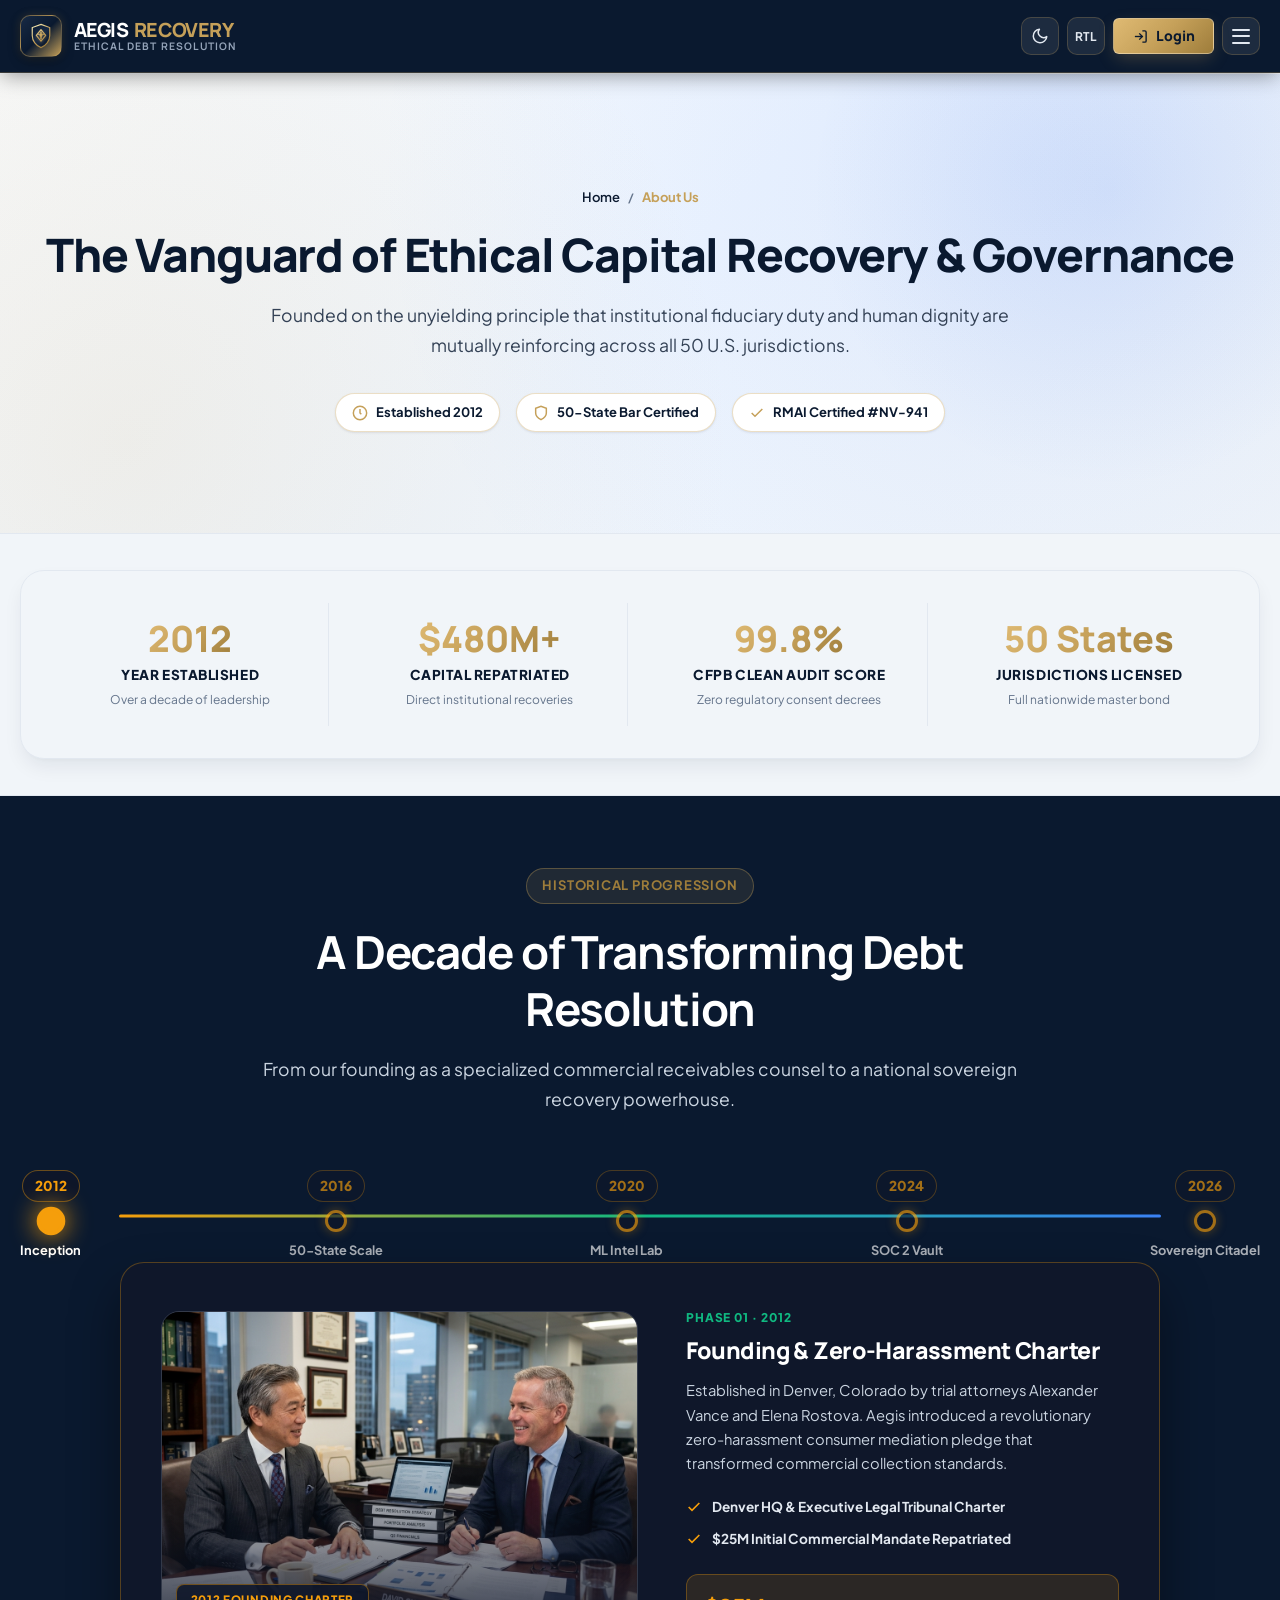
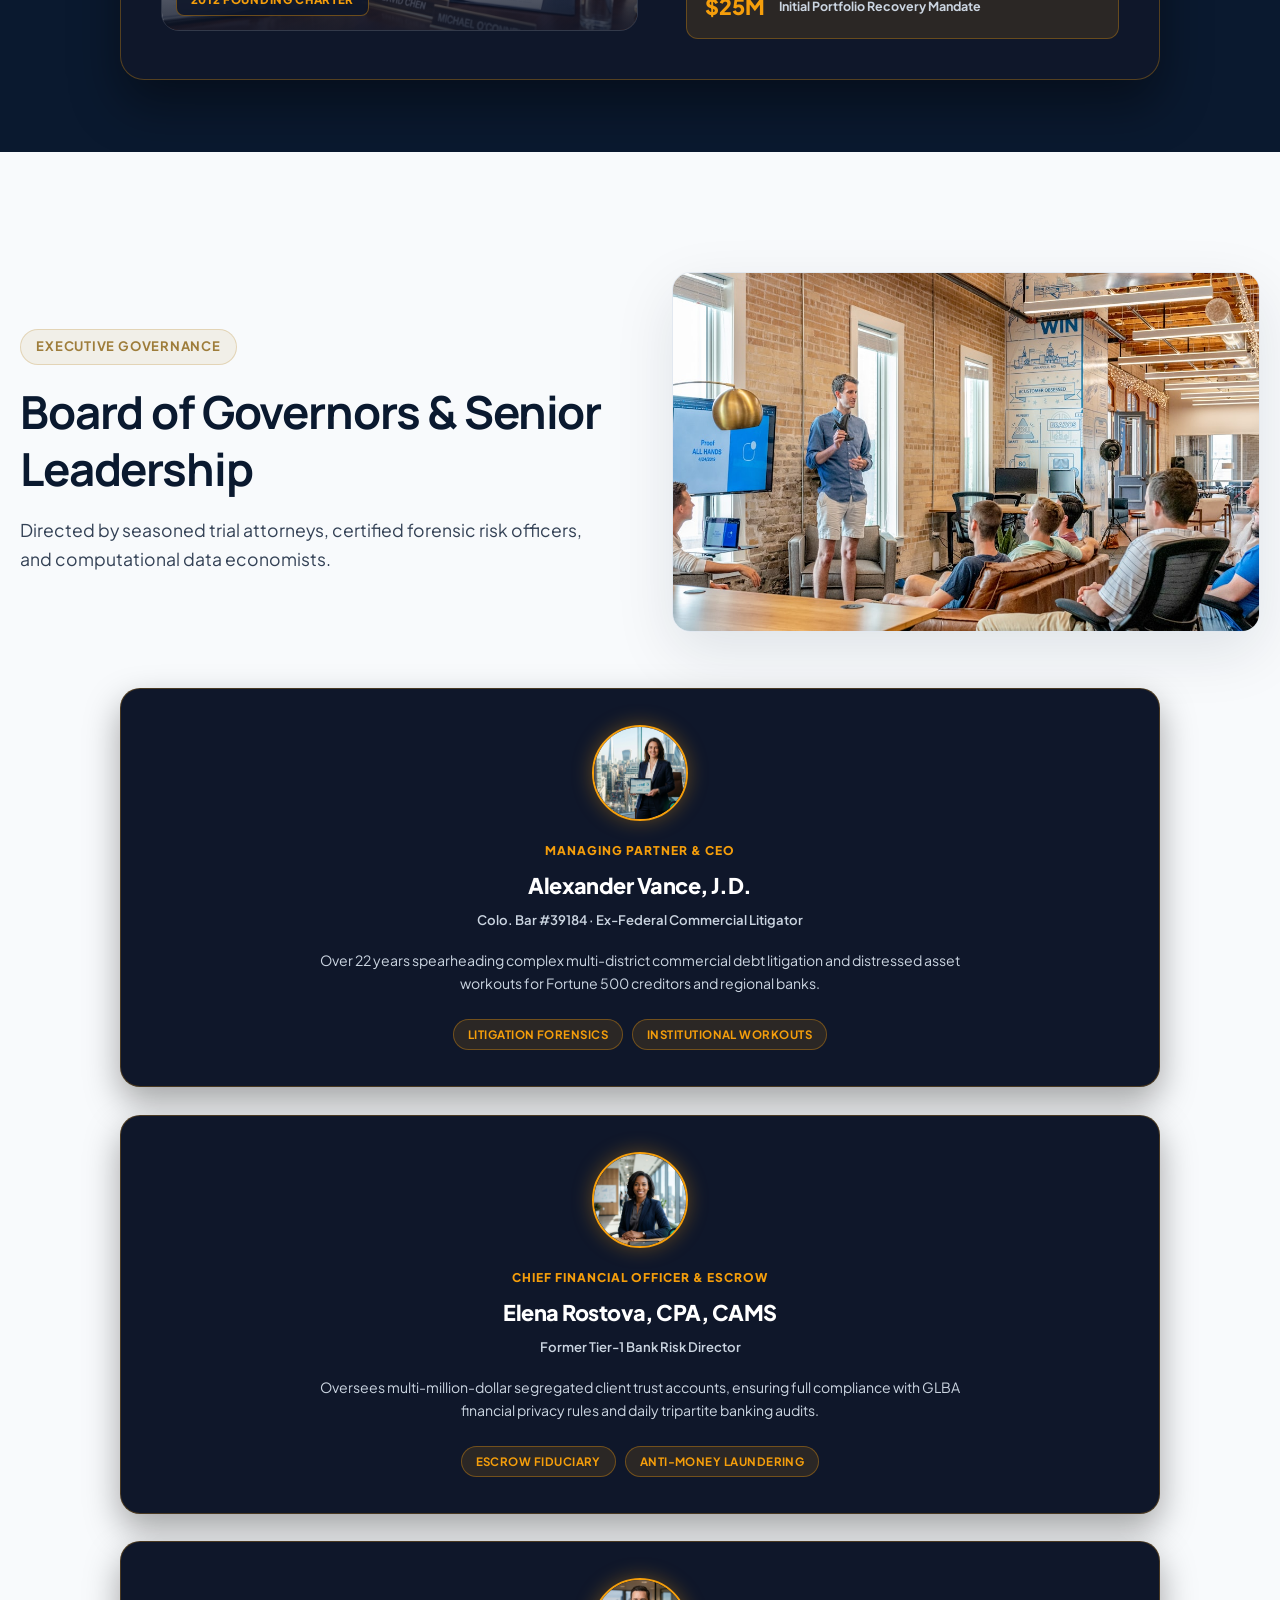
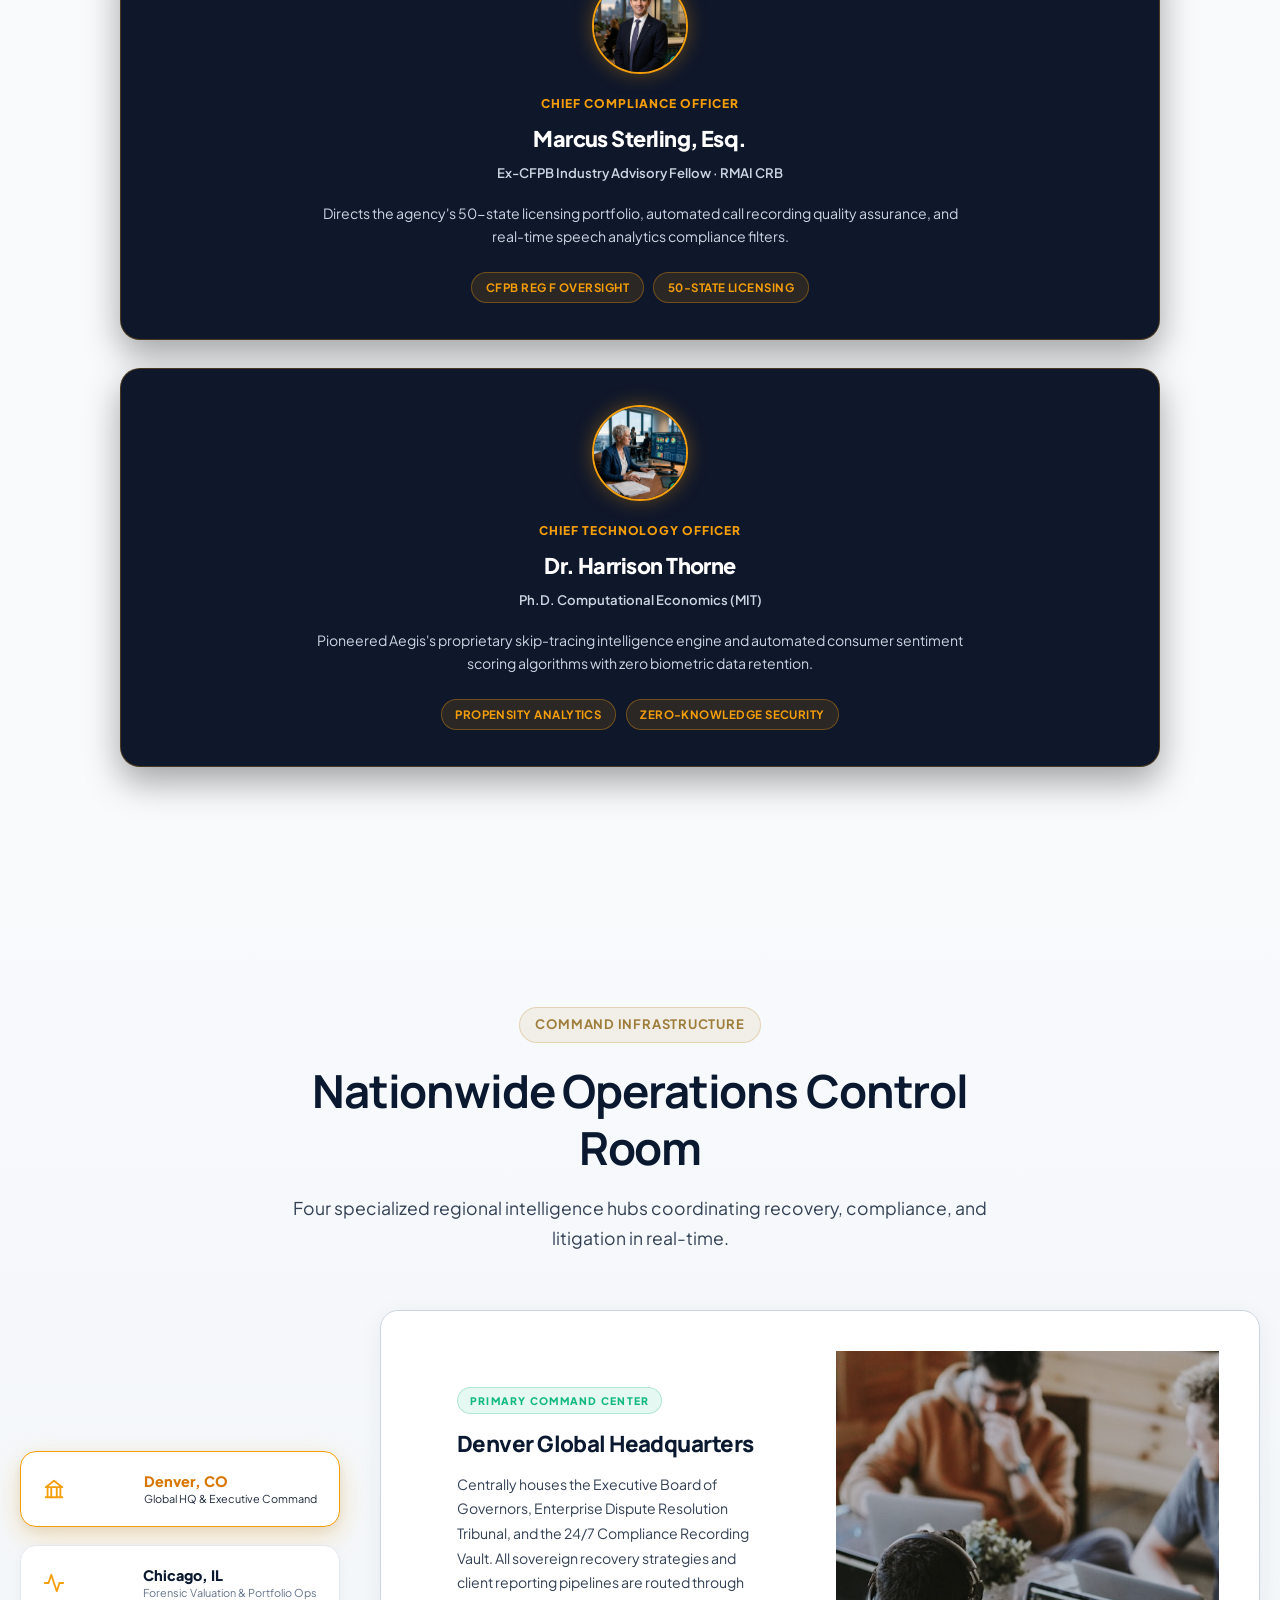
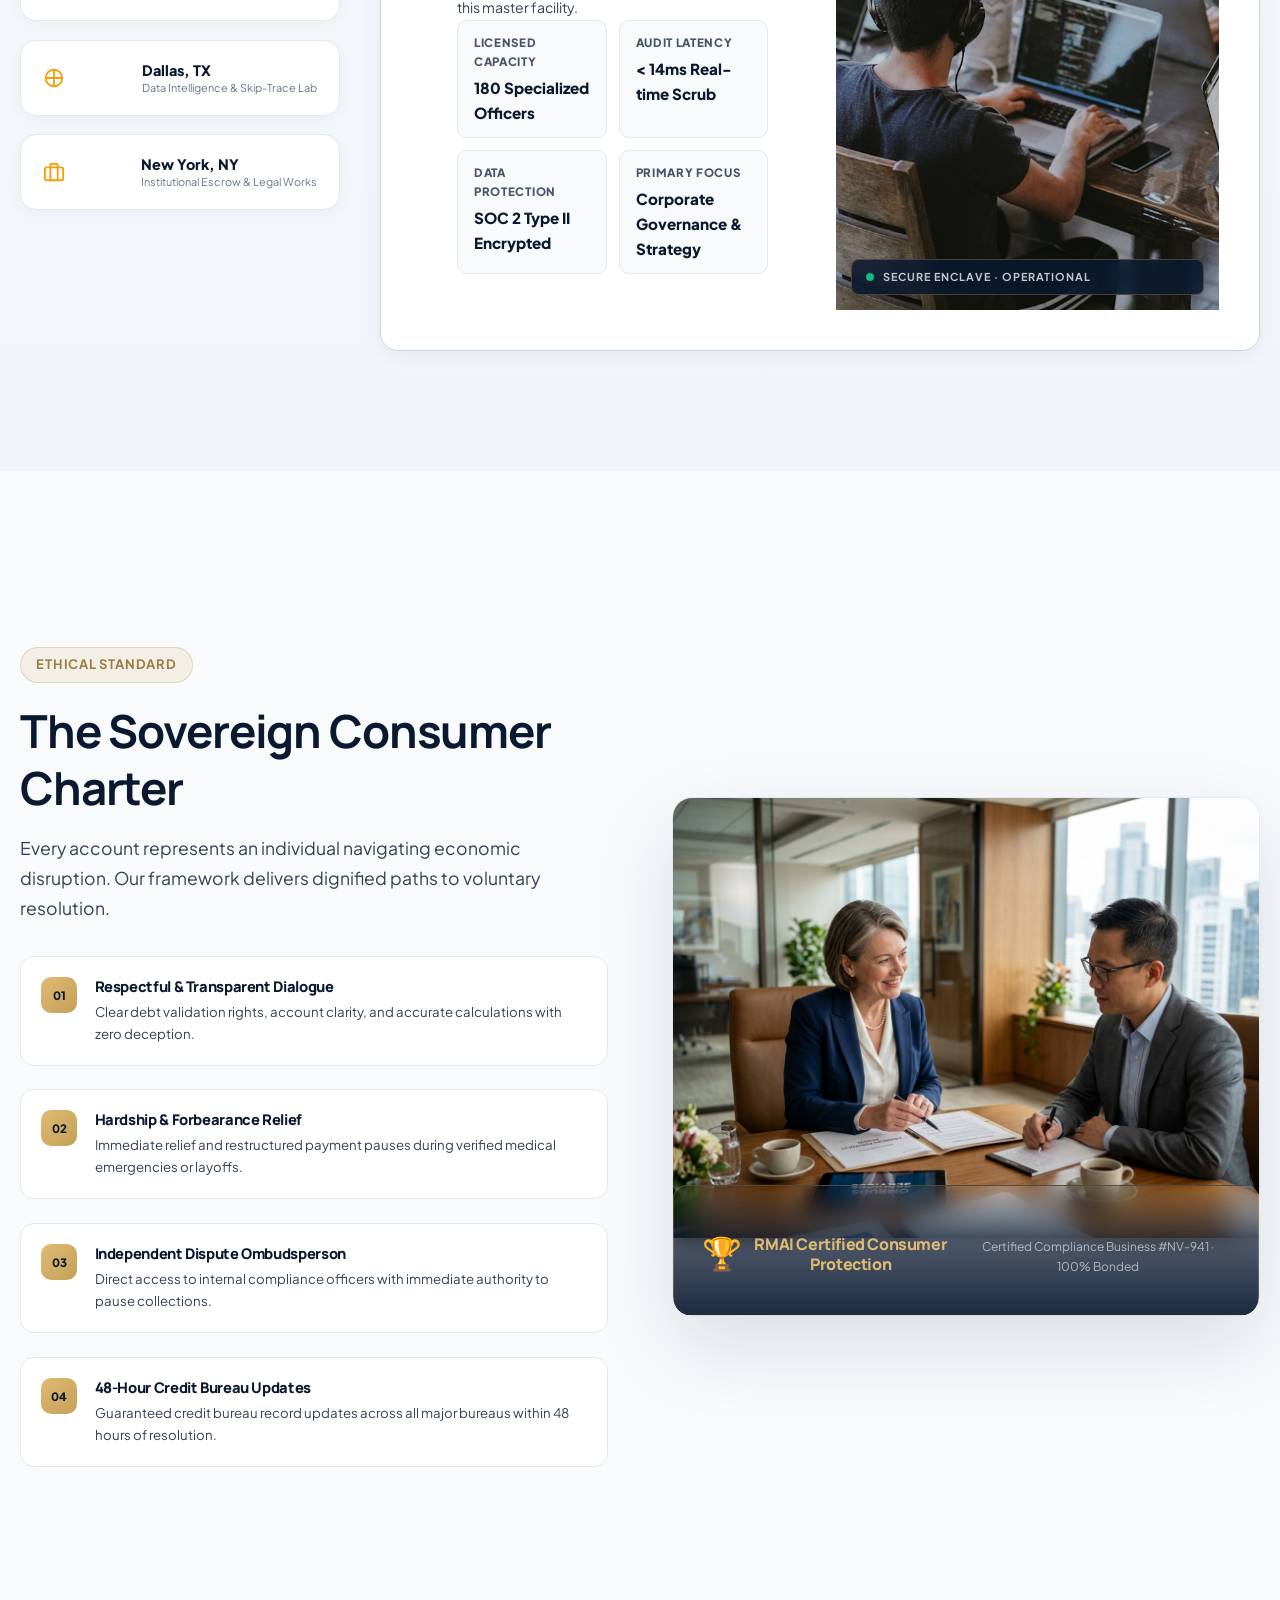
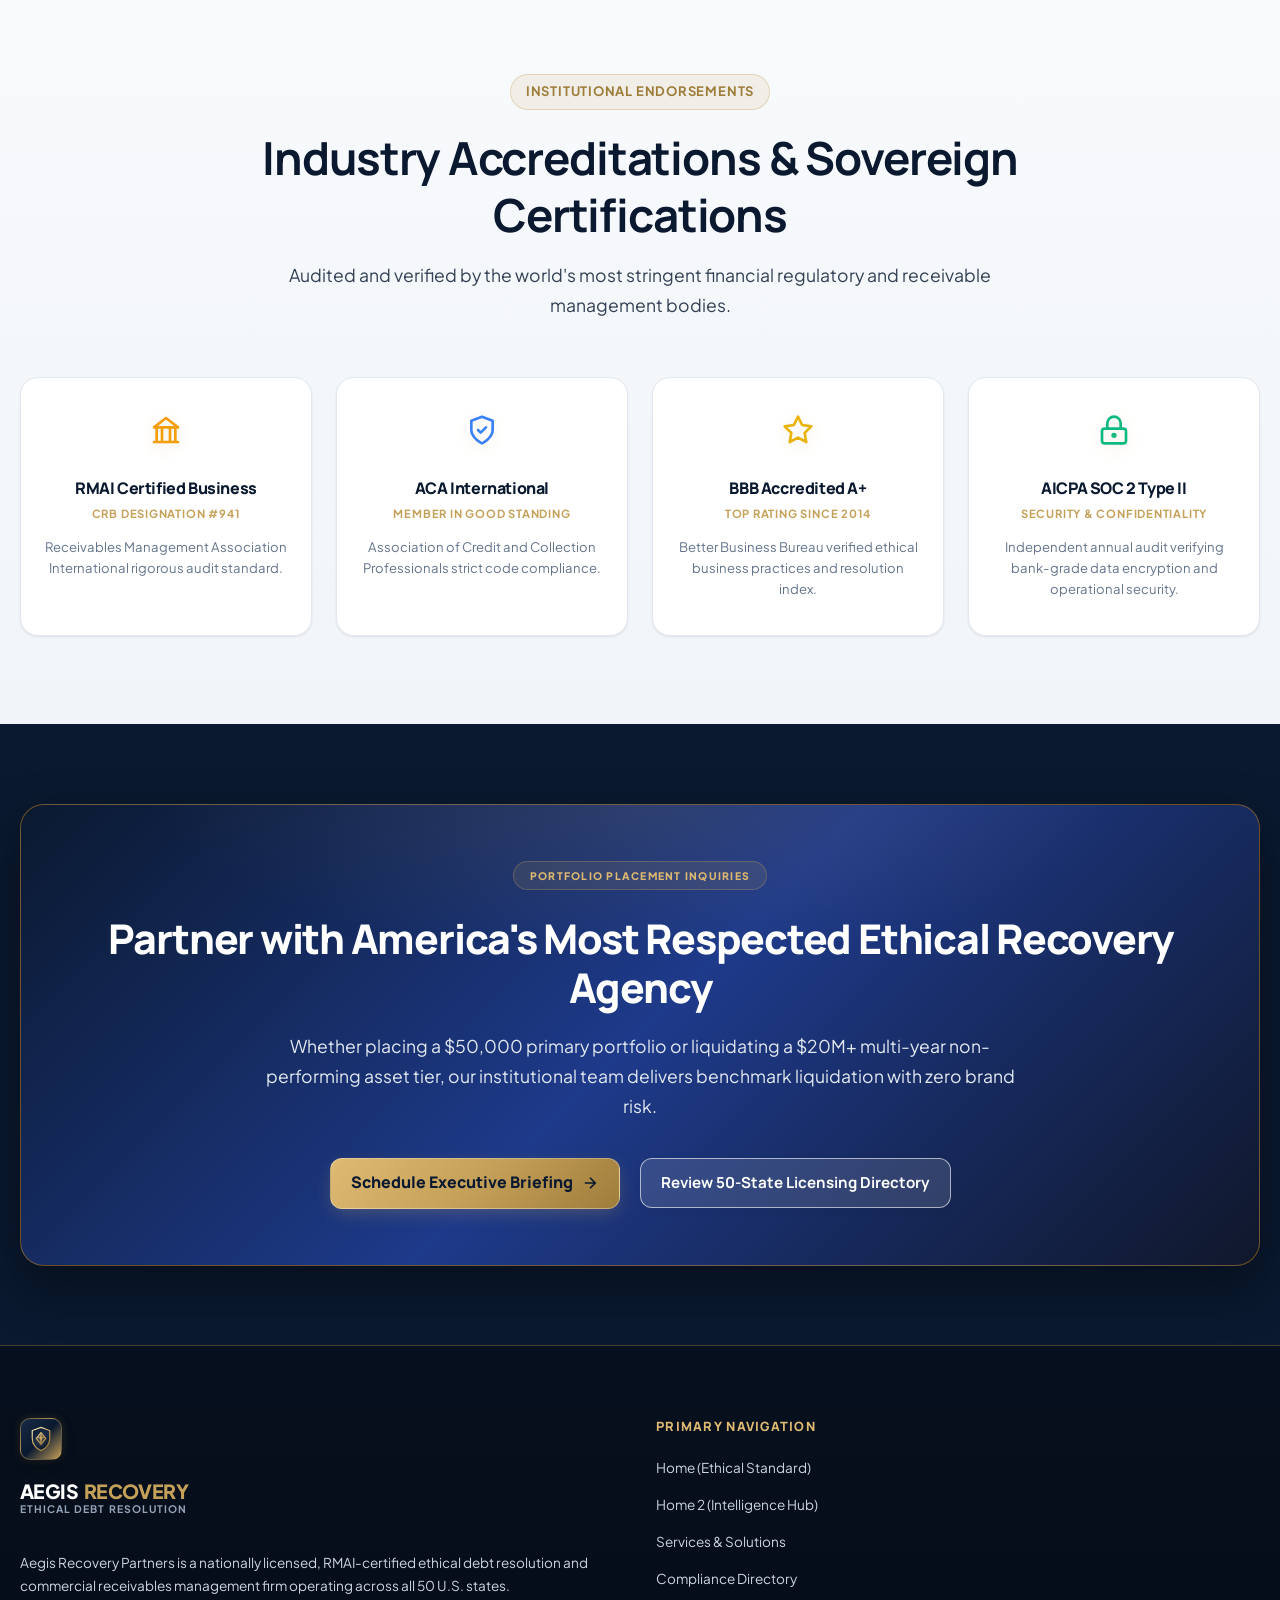
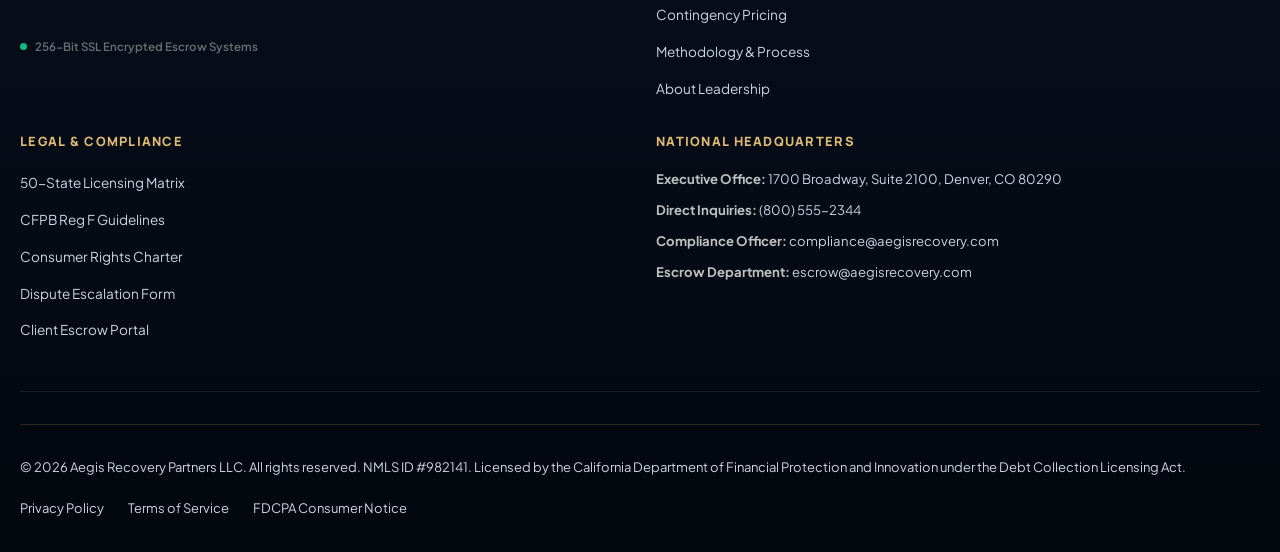
==== commit e0df0af1: "first commit" ====
--- a/about.html
+++ b/about.html
@@ -5,6 +5,10 @@
   <meta name="viewport" content="width=device-width, initial-scale=1.0">
   <meta name="description" content="About Aegis Recovery Partners — Established 2012. Our sovereign leadership, governance pillars, executive command hubs, and ethical consumer charter.">
   <title>About Our Firm &amp; Leadership | Aegis Recovery Partners</title>
+
+  <!-- Favicon -->
+  <link rel="icon" type="image/svg+xml" href="assets/images/icons/favicon.svg">
+
   <link rel="stylesheet" href="assets/css/style.css?v=302">
   <link rel="stylesheet" href="assets/css/responsive.css?v=302">
   <script>
@@ -204,21 +208,28 @@
     .milestone-metric-pill {
       display: flex !important;
       align-items: center !important;
-      gap: 1rem !important;
-      padding: 0.85rem 1.25rem !important;
+      gap: 0.85rem !important;
+      padding: 0.85rem 1.15rem !important;
       background: rgba(245, 158, 11, 0.12) !important;
       border: 1px solid rgba(245, 158, 11, 0.3) !important;
       border-radius: 12px !important;
+      max-width: 100% !important;
+      box-sizing: border-box !important;
+      flex-wrap: wrap !important;
     }
     .milestone-metric-pill .metric-num {
       font-size: 1.35rem !important;
       font-weight: 900 !important;
       color: #F59E0B !important;
+      flex-shrink: 0 !important;
     }
     .milestone-metric-pill .metric-label {
       font-size: 0.78rem !important;
       font-weight: 700 !important;
       color: #CBD5E1 !important;
+      line-height: 1.35 !important;
+      flex: 1 !important;
+      min-width: 130px !important;
     }
     @media (max-width: 900px) {
       .milestone-panel-card.active {
@@ -230,10 +241,11 @@
       }
       .stepper-nodes-grid {
         display: grid !important;
-        grid-template-columns: repeat(4, 1fr) !important;
-        gap: 0.25rem !important;
+        grid-template-columns: repeat(5, 1fr) !important;
+        gap: 0.2rem !important;
         justify-content: space-between !important;
         align-items: flex-start !important;
+        width: 100% !important;
       }
       .stepper-node {
         display: flex !important;
@@ -241,6 +253,16 @@
         align-items: center !important;
         text-align: center !important;
         gap: 0.2rem !important;
+        min-width: 0 !important;
+      }
+      .stepper-node .node-year {
+        font-size: 0.72rem !important;
+      }
+      .stepper-node .node-label {
+        font-size: 0.55rem !important;
+        line-height: 1.15 !important;
+        text-align: center !important;
+        word-break: normal !important;
       }
       .stepper-node-dot {
         width: 28px !important;
@@ -270,10 +292,13 @@
       background: #0F172A !important;
       border: 1.5px solid rgba(245, 158, 11, 0.25) !important;
       border-radius: 20px !important;
-      padding: 2.25rem 2.5rem !important;
+      padding: 2.25rem 2rem !important;
       display: flex !important;
-      gap: 2rem !important;
+      flex-direction: column !important;
       align-items: center !important;
+      justify-content: center !important;
+      text-align: center !important;
+      gap: 1.25rem !important;
       width: 100% !important;
       box-sizing: border-box !important;
       box-shadow: 0 15px 35px rgba(0, 0, 0, 0.35) !important;
@@ -287,12 +312,13 @@
     .leader-avatar-wrapper {
       position: relative !important;
       flex-shrink: 0 !important;
-      width: 90px !important;
-      height: 90px !important;
+      width: 96px !important;
+      height: 96px !important;
       border-radius: 50% !important;
       overflow: hidden !important;
       border: 2.5px solid #F59E0B !important;
-      box-shadow: 0 0 15px rgba(245, 158, 11, 0.3) !important;
+      box-shadow: 0 0 20px rgba(245, 158, 11, 0.35) !important;
+      margin: 0 auto !important;
     }
     .leader-avatar-img {
       width: 100% !important;
@@ -300,55 +326,273 @@
       object-fit: cover !important;
       display: block !important;
     }
+    .leader-status-indicator {
+      position: absolute !important;
+      bottom: 4px !important;
+      right: 4px !important;
+      width: 14px !important;
+      height: 14px !important;
+      background: #10B981 !important;
+      border: 2px solid #0F172A !important;
+      border-radius: 50% !important;
+      box-shadow: 0 0 8px rgba(16, 185, 129, 0.6) !important;
+    }
     .leader-profile {
-      flex: 1 !important;
+      width: 100% !important;
+      text-align: center !important;
+      display: flex !important;
+      flex-direction: column !important;
+      align-items: center !important;
+      justify-content: center !important;
     }
     .leader-title-tag {
       display: inline-block !important;
-      font-size: 0.72rem !important;
+      font-size: 0.75rem !important;
       font-weight: 800 !important;
       letter-spacing: 0.08em !important;
       text-transform: uppercase !important;
       color: #F59E0B !important;
-      margin-bottom: 0.3rem !important;
+      margin-bottom: 0.4rem !important;
+      text-align: center !important;
     }
     .leader-name {
       font-family: inherit !important;
-      font-size: 1.25rem !important;
+      font-size: 1.35rem !important;
       font-weight: 800 !important;
       color: #FFFFFF !important;
-      margin: 0 0 0.25rem 0 !important;
+      margin: 0 0 0.35rem 0 !important;
+      text-align: center !important;
+      line-height: 1.25 !important;
     }
     .leader-credentials {
-      font-size: 0.8rem !important;
+      font-size: 0.82rem !important;
       color: #94A3B8 !important;
       display: block !important;
-      margin-bottom: 0.75rem !important;
+      margin-bottom: 0.85rem !important;
       font-weight: 600 !important;
+      text-align: center !important;
     }
     .leader-bio {
-      font-size: 0.85rem !important;
+      font-size: 0.88rem !important;
       color: #CBD5E1 !important;
-      line-height: 1.5 !important;
-      margin-bottom: 1rem !important;
+      line-height: 1.6 !important;
+      margin: 0 auto 1.25rem auto !important;
+      text-align: center !important;
+      max-width: 650px !important;
     }
     .leader-disciplines {
       display: flex !important;
-      gap: 0.5rem !important;
+      justify-content: center !important;
+      align-items: center !important;
+      gap: 0.6rem !important;
       flex-wrap: wrap !important;
+      width: 100% !important;
+      margin: 0 auto !important;
     }
     .discipline-badge {
       font-size: 0.72rem !important;
       font-weight: 700 !important;
-      padding: 0.25rem 0.65rem !important;
-      border-radius: 6px !important;
+      padding: 0.3rem 0.85rem !important;
+      border-radius: 9999px !important;
       background: rgba(245, 158, 11, 0.12) !important;
       color: #F59E0B !important;
-      border: 1px solid rgba(245, 158, 11, 0.3) !important;
+      border: 1px solid rgba(245, 158, 11, 0.35) !important;
+      display: inline-flex !important;
+      align-items: center !important;
+      justify-content: center !important;
+      text-align: center !important;
     }
     @media (max-width: 900px) {
       .leadership-dossier-grid {
         grid-template-columns: 1fr !important;
+      }
+      .leader-dossier-card {
+        padding: 1.75rem 1.25rem !important;
+      }
+    }
+    @media (max-width: 480px) {
+      .leader-dossier-card {
+        padding: 1.5rem 1rem !important;
+      }
+      .leader-name {
+        font-size: 1.2rem !important;
+      }
+      .leader-bio {
+        font-size: 0.82rem !important;
+      }
+      .leader-avatar-wrapper {
+        width: 80px !important;
+        height: 80px !important;
+      }
+    }
+
+    /* Operations Command Room Tabs Vertical Centering & Balanced Alignment */
+    .command-room-arena {
+      display: grid !important;
+      grid-template-columns: 320px 1fr !important;
+      gap: 2.5rem !important;
+      align-items: center !important;
+      margin-top: 3.25rem !important;
+    }
+    .command-hubs-nav {
+      display: flex !important;
+      flex-direction: column !important;
+      justify-content: center !important;
+      gap: 1.15rem !important;
+      width: 100% !important;
+    }
+    .command-hub-btn {
+      display: flex !important;
+      align-items: center !important;
+      gap: 1.15rem !important;
+      padding: 1.25rem 1.4rem !important;
+      background: var(--bg-surface) !important;
+      border: 1.5px solid var(--border-color) !important;
+      border-radius: 16px !important;
+      cursor: pointer !important;
+      transition: all 0.3s ease !important;
+      text-align: left !important;
+      box-shadow: 0 4px 15px rgba(0, 0, 0, 0.04) !important;
+      width: 100% !important;
+      box-sizing: border-box !important;
+    }
+    .command-hub-btn:hover {
+      border-color: #F59E0B !important;
+      transform: translateY(-2px) !important;
+      box-shadow: 0 8px 25px rgba(245, 158, 11, 0.15) !important;
+    }
+    .command-hub-btn.active {
+      background: #FFFFFF !important;
+      border-color: #F59E0B !important;
+      box-shadow: 0 10px 30px rgba(245, 158, 11, 0.25), 0 4px 12px rgba(0, 0, 0, 0.08) !important;
+    }
+    html[data-theme="dark"] .command-hub-btn {
+      background: #0F172A !important;
+      border-color: rgba(255, 255, 255, 0.12) !important;
+    }
+    html[data-theme="dark"] .command-hub-btn.active {
+      background: #1E293B !important;
+      border-color: #F59E0B !important;
+      box-shadow: 0 10px 30px rgba(245, 158, 11, 0.3) !important;
+    }
+    @media (max-width: 1024px) {
+      .command-room-arena {
+        grid-template-columns: 1fr !important;
+        gap: 2rem !important;
+      }
+      .command-hubs-nav {
+        display: grid !important;
+        grid-template-columns: repeat(2, 1fr) !important;
+        gap: 1rem !important;
+      }
+    }
+    @media (max-width: 600px) {
+      .command-hubs-nav {
+        grid-template-columns: 1fr !important;
+      }
+      .command-hub-btn {
+        padding: 1rem 1.15rem !important;
+      }
+    }
+
+    /* High Contrast Rules for About CTA Section & Licensing Button (Both Light & Dark) */
+    .about-cta-card {
+      background: linear-gradient(135deg, #0A192F 0%, #1E3A8A 50%, #0F172A 100%) !important;
+      border: 1.5px solid rgba(245, 158, 11, 0.4) !important;
+      border-radius: 24px !important;
+      padding: 3.5rem 2rem !important;
+      text-align: center !important;
+      box-shadow: 0 20px 50px rgba(0, 0, 0, 0.4) !important;
+    }
+    .about-cta-title {
+      color: #FFFFFF !important;
+      font-size: clamp(1.8rem, 3.2vw, 2.6rem) !important;
+      font-weight: 800 !important;
+      margin-bottom: 1.25rem !important;
+    }
+    .about-cta-desc {
+      color: #E2E8F0 !important;
+      font-size: 1.1rem !important;
+      line-height: 1.7 !important;
+      max-width: 760px !important;
+      margin: 0 auto 2.25rem auto !important;
+      opacity: 1 !important;
+    }
+    .about-cta-buttons {
+      display: flex !important;
+      align-items: center !important;
+      justify-content: center !important;
+      gap: 1.25rem !important;
+      flex-wrap: wrap !important;
+    }
+    .about-cta-buttons .btn,
+    .about-cta-buttons .btn-outline-white,
+    .about-cta-buttons .btn-gold {
+      max-width: 100% !important;
+      box-sizing: border-box !important;
+      white-space: normal !important;
+      text-align: center !important;
+      padding: 0.85rem 1.25rem !important;
+      font-size: clamp(0.85rem, 3.5vw, 1rem) !important;
+      line-height: 1.35 !important;
+      word-break: normal !important;
+      border-radius: 12px !important;
+    }
+    .about-cta-buttons .btn-outline-white {
+      background: rgba(255, 255, 255, 0.12) !important;
+      color: #FFFFFF !important;
+      border: 1.5px solid rgba(255, 255, 255, 0.6) !important;
+      font-weight: 700 !important;
+      transition: all 0.3s ease !important;
+      display: inline-flex !important;
+      align-items: center !important;
+      justify-content: center !important;
+    }
+    .about-cta-buttons .btn-outline-white span {
+      background: transparent !important;
+      border: none !important;
+      color: inherit !important;
+      display: inline !important;
+      padding: 0 !important;
+    }
+    .about-cta-buttons .btn-outline-white:hover {
+      background: #FFFFFF !important;
+      color: #0A192F !important;
+      border-color: #FFFFFF !important;
+      box-shadow: 0 0 20px rgba(255, 255, 255, 0.4) !important;
+    }
+    .about-cta-buttons .btn-outline-white:hover span {
+      color: #0A192F !important;
+    }
+
+    /* Command Hub Telemetry High Contrast */
+    .command-display-panel .telemetry-lbl {
+      color: #CBD5E1 !important;
+      font-size: 0.72rem !important;
+      font-weight: 800 !important;
+      text-transform: uppercase !important;
+      letter-spacing: 0.06em !important;
+    }
+    .command-display-panel .telemetry-val {
+      color: #FFFFFF !important;
+      font-size: 0.95rem !important;
+      font-weight: 800 !important;
+    }
+    [data-theme="light"] .command-display-panel .telemetry-lbl {
+      color: #475569 !important;
+    }
+    [data-theme="light"] .command-display-panel .telemetry-val {
+      color: #0A192F !important;
+    }
+
+    @media (max-width: 767px) {
+      .footer-top-grid {
+        grid-template-columns: 1fr !important;
+        gap: 2.25rem !important;
+      }
+      .footer-contact-info p {
+        word-break: break-word !important;
+        overflow-wrap: break-word !important;
       }
     }
   </style>
@@ -450,50 +694,42 @@
 
   <main id="mainContent" role="main">
     <!-- ========================================================================= -->
-    <!-- 01 · PANORAMIC CITADEL HERO & LIVE CHRONOMETER HUD                        -->
+    <!-- 01 · PAGE HERO (IDENTICAL MASTER REFERENCE HEIGHT)                        -->
     <!-- ========================================================================= -->
-    <section class="about-citadel-hero" id="aboutHero">
-      <div class="container">
-        <div class="about-hero-grid">
-          <div class="about-hero-text reveal-fade-up">
-            <div class="hero-subtag-pill">
-              <span class="pulse-dot"></span>
-              <span>ESTABLISHED 2012 · INSTITUTIONAL DEBT RECOVERY</span>
-            </div>
-            <h1 class="about-hero-title">
-              The Vanguard of <span class="gold-gradient-text">Ethical Capital Recovery</span> &amp; Governance
-            </h1>
-            <p class="about-hero-lead">
-              Founded on the unyielding principle that institutional fiduciary duty and human dignity are mutually reinforcing. We combine sovereign compliance architecture, advanced data intelligence, and forensic litigation defense to rehabilitate non-performing assets across all 50 U.S. jurisdictions.
-            </p>
-            <div class="about-hero-actions">
-              <a href="#historyTimeline" class="btn btn-gold btn-lg">
-                <span>Explore Firm History</span>
-                <svg width="18" height="18" viewBox="0 0 24 24" fill="none" stroke="currentColor" stroke-width="2.2"><path d="M7 13l5 5 5-5M7 6l5 5 5-5"/></svg>
-              </a>
-              <a href="#executiveLeadership" class="btn btn-outline-white btn-lg" style="color: #FFFFFF !important; border-color: rgba(255,255,255,0.5) !important; background: rgba(255,255,255,0.08) !important;">
-                <span style="color: #FFFFFF !important; font-weight: 700;">Executive Leadership</span>
-              </a>
-            </div>
-          </div>
-
-          <div class="about-hero-media reveal-fade-up">
-            <div class="citadel-media-frame">
-              <img src="assets/images/sections/about-headquarters-citadel.jpg" alt="Aegis Recovery Partners Headquarters Citadel" class="citadel-hero-img">
-              <div class="citadel-media-overlay"></div>
-              <div class="citadel-floating-seal">
-                <div class="seal-icon"><svg width="24" height="24" viewBox="0 0 24 24" fill="none" stroke="#F59E0B" stroke-width="2" stroke-linecap="round" stroke-linejoin="round"><path d="M3 21h18M3 10h18M5 10v11M9 10v11M15 10v11M19 10v11M12 3l9 7H3l9-7z"/></svg></div>
-                <div class="seal-text">
-                  <span class="seal-title">50-State Bar Certified</span>
-                  <span class="seal-sub">RMAI Certified Business #NV-941</span>
-                </div>
-              </div>
-            </div>
-          </div>
-        </div>
-
-        <!-- Live Chronometer HUD Metrics -->
-        <div class="about-chronometer-hud reveal-fade-up">
+    <section class="page-hero" aria-label="About Aegis Recovery">
+      <div class="container reveal-fade-up">
+        <nav class="page-hero-breadcrumbs" aria-label="Breadcrumb">
+          <a href="index.html">Home</a>
+          <span class="breadcrumb-separator">/</span>
+          <span class="breadcrumb-current">About Us</span>
+        </nav>
+
+        <h1 class="page-hero-title">The Vanguard of Ethical Capital Recovery &amp; Governance</h1>
+        <p class="page-hero-desc">
+          Founded on the unyielding principle that institutional fiduciary duty and human dignity are mutually reinforcing across all 50 U.S. jurisdictions.
+        </p>
+
+        <div class="page-hero-badges">
+          <div class="page-hero-badge">
+            <svg width="16" height="16" viewBox="0 0 24 24" fill="none" stroke="currentColor" stroke-width="2.2"><circle cx="12" cy="12" r="10"></circle><polyline points="12 6 12 12 14 14"></polyline></svg>
+            <span>Established 2012</span>
+          </div>
+          <div class="page-hero-badge">
+            <svg width="16" height="16" viewBox="0 0 24 24" fill="none" stroke="currentColor" stroke-width="2.2"><path d="M12 22s8-4 8-10V5l-8-3-8 3v7c0 6 8 10 8 10z"></path></svg>
+            <span>50-State Bar Certified</span>
+          </div>
+          <div class="page-hero-badge">
+            <svg width="16" height="16" viewBox="0 0 24 24" fill="none" stroke="currentColor" stroke-width="2.2"><polyline points="20 6 9 17 4 12"></polyline></svg>
+            <span>RMAI Certified #NV-941</span>
+          </div>
+        </div>
+      </div>
+    </section>
+
+    <!-- 02 · Live Chronometer HUD Metrics Strip -->
+    <section class="about-chronometer-strip" style="background: var(--bg-surface-alt); padding: 2.25rem 0; border-bottom: 1px solid var(--border-color);">
+      <div class="container reveal-fade-up">
+        <div class="about-chronometer-hud">
           <div class="chrono-hud-cell">
             <span class="chrono-digit" data-counter="2012" data-prefix="" data-suffix="">2012</span>
             <span class="chrono-label">Year Established</span>
@@ -885,40 +1121,40 @@
           <div class="charter-text-block">
             <span class="section-tag">Ethical Standard</span>
             <h2 class="section-title">The Sovereign Consumer Charter</h2>
-            <p class="section-desc">
-              We believe every delinquent account represents a person facing unforeseen economic disruption. Our recovery protocol is engineered to provide dignified avenues for voluntary resolution.
+            <p class="section-desc" style="margin-bottom: 1.5rem;">
+              Every account represents an individual navigating economic disruption. Our framework delivers dignified paths to voluntary resolution.
             </p>
 
             <div class="charter-articles-list">
               <div class="charter-article reveal-fade-up">
                 <div class="article-icon">01</div>
                 <div class="article-content">
-                  <h4 class="article-title">Respectful &amp; Transparent Communication</h4>
-                  <p class="article-desc">Zero deceptive language, absolute clarity regarding account ownership, debt validation rights, and transparent calculation of principal and interest.</p>
+                  <h4 class="article-title">Respectful &amp; Transparent Dialogue</h4>
+                  <p class="article-desc">Clear debt validation rights, account clarity, and accurate calculations with zero deception.</p>
                 </div>
               </div>
 
               <div class="charter-article reveal-fade-up">
                 <div class="article-icon">02</div>
                 <div class="article-content">
-                  <h4 class="article-title">Immediate Hardship &amp; Disaster Forbearance</h4>
-                  <p class="article-desc">Automatic temporary relief and restructured payment pauses for consumers experiencing medical emergencies, natural disasters, or verified involuntary layoffs.</p>
+                  <h4 class="article-title">Hardship &amp; Forbearance Relief</h4>
+                  <p class="article-desc">Immediate relief and restructured payment pauses during verified medical emergencies or layoffs.</p>
                 </div>
               </div>
 
               <div class="charter-article reveal-fade-up">
                 <div class="article-icon">03</div>
                 <div class="article-content">
-                  <h4 class="article-title">Independent Dispute Escalation Ombudsperson</h4>
-                  <p class="article-desc">Every consumer can directly access an independent internal compliance officer who holds the authority to freeze collection activity during dispute investigation.</p>
+                  <h4 class="article-title">Independent Dispute Ombudsperson</h4>
+                  <p class="article-desc">Direct access to internal compliance officers with immediate authority to pause collections.</p>
                 </div>
               </div>
 
               <div class="charter-article reveal-fade-up">
                 <div class="article-icon">04</div>
                 <div class="article-content">
-                  <h4 class="article-title">Guaranteed Credit Reporting Accuracy</h4>
-                  <p class="article-desc">Immediate update across all three nationwide credit bureaus within 48 hours of account settlement or resolution confirmation.</p>
+                  <h4 class="article-title">48-Hour Credit Bureau Updates</h4>
+                  <p class="article-desc">Guaranteed credit bureau record updates across all major bureaus within 48 hours of resolution.</p>
                 </div>
               </div>
             </div>
@@ -1066,9 +1302,9 @@
           <h4 class="footer-col-title">National Headquarters</h4>
           <div class="footer-contact-info">
             <p><strong>Executive Office:</strong> 1700 Broadway, Suite 2100, Denver, CO 80290</p>
-            <p><strong>Direct Inquiries:</strong> (800) 555-AEGIS / (800) 555-2344</p>
-            <p><strong>Compliance Officer:</strong> compliance@aegisrecovery.example.com</p>
-            <p><strong>Escrow Department:</strong> escrow@aegisrecovery.example.com</p>
+            <p><strong>Direct Inquiries:</strong> (800) 555-2344</p>
+            <p><strong>Compliance Officer:</strong> compliance@aegisrecovery.com</p>
+            <p><strong>Escrow Department:</strong> escrow@aegisrecovery.com</p>
           </div>
         </div>
       </div>
--- a/assets/css/style.css
+++ b/assets/css/style.css
@@ -142,23 +142,8 @@
    ========================================================================== */
 
 /* --------------------------------------------------------------------------
-   1. PERMANENTLY DARK SECTIONS & CONTAINERS (Dark Navy Background in BOTH Themes)
+   1. PERMANENTLY DARK FOOTER & CTA SECTIONS (Dark Navy in BOTH Themes)
    -------------------------------------------------------------------------- */
-.hero-section,
-.hero-panoramic-section,
-.hero-panoramic,
-.about-citadel-hero,
-.about-hero-section,
-.page-hero-section,
-.page-hero,
-.services-hero,
-.compliance-hero,
-.pricing-hero,
-.process-hero,
-.panoramic-process-hero,
-.hero-compliance-split,
-.pricing-horizon-hero,
-.history-timeline-section,
 .site-footer,
 .placement-cta,
 .fullbleed-cta-section,
@@ -173,31 +158,15 @@
 .intake-vault-arena,
 .stats-counter-strip,
 .stat-counter-card,
-.hero-floating-badge,
-.floating-metric-badge,
-.hud-pod,
-.panoramic-hud-overlay,
-.panoramic-bottom-ribbon,
-.ribbon-metric-item,
 .leader-dossier-card,
 .secondary-exec-card,
 .featured-director-card,
-.milestone-panel-card,
-.cockpit-card,
 .top-notice-bar {
   background-color: #0A192F !important;
   color: #FFFFFF !important;
 }
 
 /* Headings in Permanently Dark Containers (ALWAYS WHITE / GOLD IN BOTH MODES) */
-.hero-section h1, .hero-section h2, .hero-section h3, .hero-section h4, .hero-section .hero-title, .hero-section .section-title,
-.hero-panoramic-section h1, .hero-panoramic-section h2, .hero-panoramic-section h3, .hero-panoramic-section h4, .hero-panoramic-section .hero-panoramic-title, .hero-panoramic-section .section-title,
-.about-citadel-hero h1, .about-citadel-hero h2, .about-citadel-hero .about-hero-title,
-.page-hero-section h1, .page-hero-section h2, .page-hero-section .page-hero-title, .page-hero-title,
-.services-hero h1, .compliance-hero h1, .pricing-hero h1, .process-hero h1,
-.panoramic-process-hero h1, .panoramic-process-hero .process-hero-headline, .process-hero-headline,
-.hero-compliance-split h1, .hero-compliance-title,
-.pricing-horizon-hero h1, .pricing-horizon-header .section-title,
 .history-timeline-section h1, .history-timeline-section h2, .history-timeline-section h3, .history-timeline-section .section-title,
 .leader-dossier-card h1, .leader-dossier-card h2, .leader-dossier-card h3, .leader-dossier-card .leader-name, .leader-name,
 .secondary-exec-card h4, .featured-director-card h3,
@@ -212,20 +181,11 @@
 .pricing-intake-banner h1, .pricing-intake-banner h2, .pricing-intake-banner h3, .intake-banner-title,
 .intake-cta-card h1, .intake-cta-card h2, .intake-cta-card h3,
 .milestone-panel-card h1, .milestone-panel-card h2, .milestone-panel-card h3, .milestone-panel-card .milestone-card-title,
-.hero-floating-badge .floating-badge-title,
-.floating-metric-badge .floating-badge-value,
 .stat-counter-card .stat-number-display {
   color: #FFFFFF !important;
 }
 
 /* Descriptions & Body Text in Permanently Dark Containers (ALWAYS LIGHT GREY / SILVER IN BOTH MODES) */
-.hero-section p, .hero-section .hero-description, .hero-section .section-desc,
-.hero-panoramic-section p, .hero-panoramic-section .hero-panoramic-desc, .hero-panoramic-section .hero-description, .hero-panoramic-section .section-desc,
-.about-citadel-hero p, .about-citadel-hero .about-hero-lead,
-.page-hero-section p, .page-hero-section .page-hero-subtitle, .page-hero-subtitle,
-.services-hero p, .compliance-hero p, .pricing-hero p, .process-hero p,
-.panoramic-process-hero p, .hero-compliance-split p, .hero-compliance-desc,
-.pricing-horizon-hero p, .pricing-horizon-header p,
 .history-timeline-section p, .history-timeline-section .section-desc,
 .leader-dossier-card p, .leader-dossier-card .leader-bio, .leader-dossier-card .leader-credentials, .leader-bio, .leader-credentials,
 .site-footer p, .site-footer .footer-desc, .site-footer .footer-brand-bio, .site-footer .footer-contact-item,
@@ -238,23 +198,11 @@
 .banner-cta p,
 .pricing-intake-banner p, .intake-cta-card p,
 .milestone-panel-card p, .milestone-panel-card .milestone-card-text,
-.hero-floating-badge .floating-badge-desc,
-.floating-metric-badge .floating-badge-label,
-.stat-counter-card .stat-label-text,
-.hud-pod-label,
-.ribbon-metric-label,
-.hero-stat-label {
+.stat-counter-card .stat-label-text {
   color: #CBD5E1 !important;
 }
 
-/* HIGH-SPECIFICITY LIGHT MODE OVERRIDES FOR PERMANENTLY DARK CONTAINERS */
-html[data-theme="light"] .hero-section h1, html[data-theme="light"] .hero-section h2, html[data-theme="light"] .hero-section .section-title,
-html[data-theme="light"] .hero-panoramic-section h1, html[data-theme="light"] .hero-panoramic-section h2, html[data-theme="light"] .hero-panoramic-section .section-title,
-html[data-theme="light"] .about-citadel-hero h1, html[data-theme="light"] .about-citadel-hero h2,
-html[data-theme="light"] .page-hero-section h1, html[data-theme="light"] .page-hero-section h2, html[data-theme="light"] .page-hero-title,
-html[data-theme="light"] .panoramic-process-hero h1, html[data-theme="light"] .process-hero-headline,
-html[data-theme="light"] .hero-compliance-split h1, html[data-theme="light"] .hero-compliance-title,
-html[data-theme="light"] .pricing-horizon-hero h1, html[data-theme="light"] .pricing-horizon-header .section-title,
+/* HIGH-SPECIFICITY LIGHT MODE OVERRIDES FOR PERMANENTLY DARK CONTAINERS (Footer & Permanent CTAs) */
 html[data-theme="light"] .pricing-intake-banner h1, html[data-theme="light"] .pricing-intake-banner h2, html[data-theme="light"] .intake-banner-title,
 html[data-theme="light"] .intake-cta-card h1, html[data-theme="light"] .intake-cta-card h2, html[data-theme="light"] .intake-vault-arena h2, html[data-theme="light"] .intake-vault-arena .section-title, html[data-theme="light"] .intake-vault-arena h3, html[data-theme="light"] .pricing-divert-hub h2, html[data-theme="light"] .divert-cta-content .section-title, html[data-theme="light"] .cta-placement-box .section-title, html[data-theme="light"] .cta-banner-section .section-title,
 html[data-theme="light"] .history-timeline-section h1, html[data-theme="light"] .history-timeline-section h2, html[data-theme="light"] .history-timeline-section .section-title,
@@ -268,12 +216,6 @@
   color: #FFFFFF !important;
 }
 
-html[data-theme="light"] .hero-section p, html[data-theme="light"] .hero-section .hero-description,
-html[data-theme="light"] .hero-panoramic-section p, html[data-theme="light"] .hero-panoramic-section .hero-panoramic-desc,
-html[data-theme="light"] .about-citadel-hero p, html[data-theme="light"] .about-citadel-hero .about-hero-lead,
-html[data-theme="light"] .page-hero-section p, html[data-theme="light"] .page-hero-subtitle,
-html[data-theme="light"] .panoramic-process-hero p, html[data-theme="light"] .hero-compliance-split p, html[data-theme="light"] .hero-compliance-desc,
-html[data-theme="light"] .pricing-horizon-hero p, html[data-theme="light"] .pricing-horizon-header p,
 html[data-theme="light"] .pricing-intake-banner p, html[data-theme="light"] .intake-cta-card p, html[data-theme="light"] .intake-vault-arena p, html[data-theme="light"] .intake-vault-arena .section-desc, html[data-theme="light"] .intake-vault-arena label, html[data-theme="light"] .intake-vault-arena .vault-feature-item span, html[data-theme="light"] .pricing-divert-hub p, html[data-theme="light"] .divert-cta-content .section-desc, html[data-theme="light"] .cta-placement-box p, html[data-theme="light"] .cta-placement-box .section-desc, html[data-theme="light"] .cta-banner-section p, html[data-theme="light"] .cta-banner-section .section-desc, html[data-theme="light"] .cta-card p, html[data-theme="light"] .banner-cta p,
 html[data-theme="light"] .history-timeline-section p, html[data-theme="light"] .history-timeline-section .section-desc,
 html[data-theme="light"] .site-footer p, html[data-theme="light"] .site-footer .footer-desc, html[data-theme="light"] .site-footer .footer-contact-item,
@@ -338,7 +280,22 @@
 
 /* Form Box Adaptive Rules (.cta-form & .intake-form-box) */
 [data-theme="light"] .cta-form-title { color: #0A192F !important; }
-[data-theme="light"] .cta-form-desc { color: #475569 !important; }
+[data-theme="light"] .cta-form-desc,
+[data-theme="light"] .cta-form p,
+[data-theme="light"] .cta-placement-box .cta-form p,
+[data-theme="light"] .cta-placement-box .cta-form-desc,
+[data-theme="light"] .fullbleed-cta-section .cta-form p,
+[data-theme="light"] .fullbleed-cta-section .cta-form-desc,
+html[data-theme="light"] .cta-placement-box .cta-form p,
+html[data-theme="light"] .cta-placement-box .cta-form-desc,
+html[data-theme="light"] .fullbleed-cta-section .cta-form p,
+html[data-theme="light"] .fullbleed-cta-section .cta-form-desc,
+html[data-theme="light"] .cta-form p,
+html[data-theme="light"] .cta-form .cta-form-desc { 
+  color: #0F172A !important; 
+  font-weight: 700 !important; 
+  font-size: 0.95rem !important; 
+}
 [data-theme="light"] .cta-form .form-label { color: #1E293B !important; }
 [data-theme="light"] .cta-form .form-input,
 [data-theme="light"] .cta-form .form-select,
@@ -350,7 +307,22 @@
 }
 
 [data-theme="dark"] .cta-form-title { color: #FFFFFF !important; }
-[data-theme="dark"] .cta-form-desc { color: #CBD5E1 !important; }
+[data-theme="dark"] .cta-form-desc,
+[data-theme="dark"] .cta-form p,
+[data-theme="dark"] .cta-placement-box .cta-form p,
+[data-theme="dark"] .cta-placement-box .cta-form-desc,
+[data-theme="dark"] .fullbleed-cta-section .cta-form p,
+[data-theme="dark"] .fullbleed-cta-section .cta-form-desc,
+html[data-theme="dark"] .cta-placement-box .cta-form p,
+html[data-theme="dark"] .cta-placement-box .cta-form-desc,
+html[data-theme="dark"] .fullbleed-cta-section .cta-form p,
+html[data-theme="dark"] .fullbleed-cta-section .cta-form-desc,
+html[data-theme="dark"] .cta-form p,
+html[data-theme="dark"] .cta-form .cta-form-desc { 
+  color: #F8FAFC !important; 
+  font-weight: 700 !important; 
+  font-size: 0.95rem !important; 
+}
 [data-theme="dark"] .cta-form .form-label { color: #E2E8F0 !important; }
 
 /* Control Room Command Panel Adaptive Rules (.command-display-panel) */
@@ -920,30 +892,40 @@
   flex-direction: column !important;
   justify-content: center !important;
   align-items: center !important;
-  gap: 4px !important;
-  width: 40px !important;
-  height: 40px !important;
+  gap: 4.5px !important;
+  width: 38px !important;
+  height: 38px !important;
   padding: 6px !important;
   border-radius: var(--radius-md) !important;
-  background-color: rgba(245, 158, 11, 0.2) !important;
-  border: 1.5px solid #F59E0B !important;
-  color: #F59E0B !important;
+  background-color: rgba(255, 255, 255, 0.08) !important;
+  border: 1px solid rgba(197, 160, 89, 0.25) !important;
+  color: #E2E8F0 !important;
   position: relative !important;
   z-index: 1000000 !important;
   pointer-events: auto !important;
   cursor: pointer !important;
   touch-action: manipulation !important;
   box-sizing: border-box !important;
+  transition: all var(--transition-fast) !important;
 }
 
 .hamburger-line {
   display: block !important;
-  width: 20px !important;
-  height: 2.5px !important;
-  background-color: #F59E0B !important;
+  width: 18px !important;
+  height: 2px !important;
+  background-color: #E2E8F0 !important;
   border-radius: 2px !important;
-  transition: transform var(--transition-normal), opacity var(--transition-fast) !important;
+  transition: transform var(--transition-normal), opacity var(--transition-fast), background-color var(--transition-fast) !important;
   flex-shrink: 0 !important;
+}
+
+.hamburger-btn:hover {
+  background-color: rgba(197, 160, 89, 0.2) !important;
+  border-color: rgba(197, 160, 89, 0.5) !important;
+}
+
+.hamburger-btn:hover .hamburger-line {
+  background-color: #E6CA65 !important;
 }
 
 .hamburger-btn.is-active .hamburger-line:nth-child(1) {
@@ -1136,17 +1118,26 @@
 }
 
 /* ==========================================================================
-   SECTION 1: HERO (ETHICAL RECOVERY HERO — ROYAL SAPPHIRE THEME)
+   SECTION 1: HERO (ETHICAL RECOVERY HERO — DYNAMIC THEMES)
    ========================================================================== */
 .hero-section {
   position: relative;
   padding-top: 5.5rem;
   padding-bottom: 6rem;
+  background: radial-gradient(circle at 80% 20%, rgba(37, 99, 235, 0.08) 0%, transparent 60%),
+              radial-gradient(circle at 10% 80%, rgba(197, 160, 89, 0.12) 0%, transparent 50%),
+              linear-gradient(135deg, #F8FAFC 0%, #EFF6FF 50%, #F1F5F9 100%);
+  color: var(--text-main);
+  overflow: hidden;
+  border-bottom: 1px solid var(--border-color);
+  transition: background 0.3s ease, color 0.3s ease, border-color 0.3s ease;
+}
+
+[data-theme="dark"] .hero-section {
   background: radial-gradient(circle at 80% 20%, rgba(37, 99, 235, 0.22) 0%, transparent 60%),
               radial-gradient(circle at 10% 80%, rgba(197, 160, 89, 0.15) 0%, transparent 50%),
               linear-gradient(135deg, #0A192F 0%, #112240 50%, #060D1A 100%);
   color: #FFFFFF;
-  overflow: hidden;
   border-bottom: 1px solid rgba(197, 160, 89, 0.25);
 }
 
@@ -1165,10 +1156,17 @@
 
 .hero-section .hero-badge,
 .hero-section .section-tag {
+  background: rgba(197, 160, 89, 0.12);
+  border: 1px solid var(--border-gold);
+  color: var(--color-accent);
+  margin-bottom: 1.25rem;
+}
+
+[data-theme="dark"] .hero-section .hero-badge,
+[data-theme="dark"] .hero-section .section-tag {
   background: rgba(197, 160, 89, 0.15);
-  border: 1px solid rgba(197, 160, 89, 0.45);
+  border-color: rgba(197, 160, 89, 0.45);
   color: #E6CA65;
-  margin-bottom: 1.25rem;
 }
 
 .hero-title {
@@ -1176,6 +1174,10 @@
   font-size: clamp(2.35rem, 3.8vw + 0.8rem, 3.65rem);
   font-weight: 800;
   line-height: 1.18;
+  color: var(--text-main);
+}
+
+[data-theme="dark"] .hero-title {
   color: #FFFFFF;
 }
 
@@ -1188,12 +1190,16 @@
 
 .hero-description {
   font-size: 1.15rem;
-  color: #CBD5E1;
+  color: var(--text-body);
   line-height: 1.7;
   margin-bottom: 2.25rem;
   max-width: 580px;
 }
 
+[data-theme="dark"] .hero-description {
+  color: #CBD5E1;
+}
+
 .hero-cta-group {
   display: flex;
   align-items: center;
@@ -1203,15 +1209,48 @@
 }
 
 .btn-outline-white {
-  background-color: transparent;
-  color: #FFFFFF;
-  border: 1px solid rgba(255, 255, 255, 0.35);
+  background-color: #FFFFFF !important;
+  color: #0A192F !important;
+  border: 1.5px solid #CBD5E1 !important;
+  box-shadow: 0 2px 8px rgba(0, 0, 0, 0.06) !important;
+  font-weight: 700 !important;
+}
+
+.btn-outline-white span {
+  color: #0A192F !important;
 }
 
 .btn-outline-white:hover {
-  background-color: rgba(255, 255, 255, 0.12);
-  color: var(--color-accent-light);
-  border-color: var(--color-accent);
+  background-color: #0A192F !important;
+  color: #FFFFFF !important;
+  border-color: #0A192F !important;
+  box-shadow: 0 4px 14px rgba(10, 25, 47, 0.2) !important;
+}
+
+.btn-outline-white:hover span {
+  color: #FFFFFF !important;
+}
+
+[data-theme="dark"] .btn-outline-white {
+  background-color: rgba(255, 255, 255, 0.08) !important;
+  color: #FFFFFF !important;
+  border: 1.5px solid rgba(255, 255, 255, 0.35) !important;
+  box-shadow: none !important;
+}
+
+[data-theme="dark"] .btn-outline-white span {
+  color: #FFFFFF !important;
+}
+
+[data-theme="dark"] .btn-outline-white:hover {
+  background-color: rgba(197, 160, 89, 0.2) !important;
+  color: #DFBA73 !important;
+  border-color: #DFBA73 !important;
+  box-shadow: 0 0 20px rgba(197, 160, 89, 0.35) !important;
+}
+
+[data-theme="dark"] .btn-outline-white:hover span {
+  color: #DFBA73 !important;
 }
 
 .hero-stats-row {
@@ -1220,7 +1259,7 @@
   gap: 1.5rem;
   width: 100%;
   padding-top: 2rem;
-  border-top: 1px solid rgba(197, 160, 89, 0.25);
+  border-top: 1px solid var(--border-color);
 }
 
 .hero-stats-row.hero-visual-stats {
@@ -1228,18 +1267,24 @@
   border-top: none;
   margin-top: 1.5rem;
   padding: 1.25rem;
-  background: rgba(10, 25, 47, 0.85);
+  background: rgba(255, 255, 255, 0.94);
   backdrop-filter: blur(16px);
   -webkit-backdrop-filter: blur(16px);
-  border: 1px solid rgba(197, 160, 89, 0.35);
+  border: 1px solid var(--border-gold);
   border-radius: var(--radius-xl);
+  box-shadow: var(--shadow-lg);
+  gap: 1rem;
+}
+
+[data-theme="dark"] .hero-stats-row.hero-visual-stats {
+  background: rgba(10, 25, 47, 0.85);
+  border-color: rgba(197, 160, 89, 0.35);
   box-shadow: 0 16px 36px rgba(0, 0, 0, 0.45), 0 0 20px rgba(197, 160, 89, 0.15);
-  gap: 1rem;
 }
 
 .hero-stats-row.hero-visual-stats .hero-stats-pod {
-  background: rgba(255, 255, 255, 0.04);
-  border: 1px solid rgba(197, 160, 89, 0.2);
+  background: var(--bg-surface-alt);
+  border: 1px solid var(--border-color);
   border-radius: var(--radius-lg);
   padding: 0.9rem 0.75rem;
   text-align: center;
@@ -1247,10 +1292,20 @@
 }
 
 .hero-stats-row.hero-visual-stats .hero-stats-pod:hover {
+  background: rgba(197, 160, 89, 0.12);
+  border-color: var(--border-gold);
+  transform: translateY(-3px);
+  box-shadow: var(--shadow-md);
+}
+
+[data-theme="dark"] .hero-stats-row.hero-visual-stats .hero-stats-pod {
+  background: rgba(255, 255, 255, 0.04);
+  border-color: rgba(197, 160, 89, 0.2);
+}
+
+[data-theme="dark"] .hero-stats-row.hero-visual-stats .hero-stats-pod:hover {
   background: rgba(197, 160, 89, 0.15);
   border-color: rgba(197, 160, 89, 0.55);
-  transform: translateY(-3px);
-  box-shadow: 0 6px 16px rgba(197, 160, 89, 0.25);
 }
 
 .hero-stat-item {
@@ -1262,13 +1317,17 @@
   font-family: var(--font-heading);
   font-size: 1.75rem;
   font-weight: 800;
+  color: var(--text-main);
+  line-height: 1.2;
+}
+
+[data-theme="dark"] .hero-stat-number {
   color: #FFFFFF;
-  line-height: 1.2;
 }
 
 .hero-stat-label {
   font-size: 0.8125rem;
-  color: #94A3B8;
+  color: var(--text-muted);
   font-weight: 600;
   margin-top: 0.25rem;
 }
@@ -1281,10 +1340,16 @@
   position: relative;
   border-radius: var(--radius-xl);
   overflow: hidden;
+  box-shadow: var(--shadow-xl);
+  border: 1px solid var(--border-gold);
+  background: var(--bg-surface);
+  height: fit-content;
+}
+
+[data-theme="dark"] .hero-image-frame {
+  background: #0A192F;
+  border-color: rgba(197, 160, 89, 0.35);
   box-shadow: 0 25px 50px -12px rgba(0, 0, 0, 0.6);
-  border: 1px solid rgba(197, 160, 89, 0.35);
-  background: #0A192F !important;
-  height: fit-content;
 }
 
 .hero-image-frame img {
@@ -1303,19 +1368,26 @@
   position: absolute;
   bottom: 1.25rem;
   left: 1.25rem;
-  background: rgba(10, 25, 47, 0.92);
+  background: rgba(255, 255, 255, 0.95);
   backdrop-filter: blur(14px);
   -webkit-backdrop-filter: blur(14px);
-  border: 1px solid rgba(197, 160, 89, 0.45);
+  border: 1px solid var(--border-gold);
   border-radius: var(--radius-lg);
   padding: 0.85rem 1.15rem;
-  box-shadow: 0 15px 30px rgba(0, 0, 0, 0.5);
+  box-shadow: var(--shadow-lg);
   display: flex;
   align-items: center;
   gap: 0.85rem;
   max-width: 290px;
   z-index: 5;
+  color: var(--text-main);
+}
+
+[data-theme="dark"] .hero-floating-badge {
+  background: rgba(10, 25, 47, 0.92);
+  border-color: rgba(197, 160, 89, 0.45);
   color: #FFFFFF;
+  box-shadow: 0 15px 30px rgba(0, 0, 0, 0.5);
 }
 
 .floating-badge-icon {
@@ -1334,13 +1406,17 @@
 .floating-badge-title {
   font-size: 1.05rem;
   font-weight: 800;
+  color: var(--text-main);
+  line-height: 1.2;
+}
+
+[data-theme="dark"] .floating-badge-title {
   color: #FFFFFF;
-  line-height: 1.2;
 }
 
 .floating-badge-desc {
   font-size: 0.75rem;
-  color: #94A3B8;
+  color: var(--text-muted);
 }
 
 /* ==========================================================================
@@ -1356,48 +1432,81 @@
 .principle-card {
   background: var(--bg-surface);
   border: 1px solid var(--border-color);
-  border-radius: var(--radius-lg);
-  padding: 2rem 1.75rem;
+  border-radius: var(--radius-xl);
   box-shadow: var(--shadow-sm);
   display: flex;
   flex-direction: column;
   height: 100%;
-  transition: all var(--transition-normal);
+  transition: transform var(--transition-normal), border-color var(--transition-normal), box-shadow var(--transition-normal);
   position: relative;
   overflow: hidden;
 }
 
-.principle-card::before {
-  content: '';
-  position: absolute;
-  top: 0;
-  left: 0;
-  width: 100%;
-  height: 3px;
-  background: transparent;
-  transition: background var(--transition-normal);
-}
-
 .principle-card:hover {
-  transform: translateY(-4px);
+  transform: translateY(-5px);
   box-shadow: var(--shadow-card-hover);
   border-color: var(--border-gold);
 }
 
-.principle-card:hover::before {
-  background: var(--color-gold-gradient);
+.principle-card-thumb {
+  position: relative;
+  width: 100%;
+  height: 160px;
+  overflow: hidden;
+  background-color: var(--bg-surface-alt);
+}
+
+.principle-card-thumb img {
+  width: 100%;
+  height: 100%;
+  object-fit: cover;
+  display: block;
+  transition: transform var(--transition-slow);
+}
+
+.principle-card:hover .principle-card-thumb img {
+  transform: scale(1.08);
+}
+
+.principle-card-badge {
+  position: absolute;
+  top: 0.75rem;
+  left: 0.75rem;
+  background: rgba(10, 25, 47, 0.82);
+  backdrop-filter: blur(8px);
+  -webkit-backdrop-filter: blur(8px);
+  color: #fff;
+  border: 1px solid rgba(212, 175, 55, 0.4);
+  font-size: 0.6875rem;
+  font-weight: 700;
+  letter-spacing: 0.03em;
+  padding: 0.25rem 0.55rem;
+  border-radius: var(--radius-sm);
+  z-index: 2;
+}
+
+[data-theme="dark"] .principle-card-badge {
+  background: rgba(15, 23, 42, 0.88);
+  color: var(--gold-300);
+}
+
+.principle-card-body {
+  padding: 1.25rem 1.25rem 1.1rem;
+  display: flex;
+  flex-direction: column;
+  flex: 1;
 }
 
 .principle-icon-box {
-  width: 50px;
-  height: 50px;
+  width: 40px;
+  height: 40px;
   border-radius: var(--radius-md);
   background: var(--bg-surface-alt);
-  color: var(--color-primary-light);
+  color: var(--color-accent);
   display: flex;
   align-items: center;
   justify-content: center;
-  margin-bottom: 1.5rem;
+  margin-bottom: 0.75rem;
   border: 1px solid var(--border-color);
   transition: all var(--transition-fast);
 }
@@ -1409,31 +1518,37 @@
 }
 
 .principle-card-title {
-  font-size: 1.2rem;
-  margin-bottom: 0.75rem;
-  font-weight: 700;
+  font-size: 1.05rem;
+  margin-bottom: 0.35rem;
+  font-weight: 800;
+  line-height: 1.35;
+  color: var(--text-main);
 }
 
 .principle-card-desc {
-  font-size: 0.9375rem;
+  font-size: 0.8125rem;
   color: var(--text-muted);
-  line-height: 1.65;
-  margin-bottom: 1.25rem;
+  line-height: 1.55;
+  margin-bottom: 0.85rem;
   flex: 1;
 }
 
 .principle-footer {
   margin-top: auto;
-  padding-top: 1rem;
-  border-top: 1px dashed var(--border-strong);
-  font-size: 0.8125rem;
+  padding-top: 0.65rem;
+  border-top: 1px solid var(--border-color);
+  font-size: 0.735rem;
   font-weight: 700;
-  color: var(--color-secondary);
-  display: flex;
-  align-items: center;
-  gap: 0.35rem;
+  color: var(--color-accent);
+  display: flex;
+  align-items: center;
+  gap: 0.45rem;
   width: 100%;
-  box-sizing: border-border-box;
+}
+
+[dir="rtl"] .principle-card-badge {
+  left: auto;
+  right: 0.75rem;
 }
 
 /* ==========================================================================
@@ -1815,58 +1930,139 @@
 }
 
 /* ==========================================================================
-   HOME 1: SECTION 5 MODERN BENTO COMPLIANCE VAULT
+   HOME 1: SECTION 5 HORIZONTAL COMPLIANCE SHOWCASE (4 CARDS IN 1 ROW)
    ========================================================================== */
-.home-compliance-bento {
+.compliance-horizontal-grid {
   display: grid;
-  grid-template-columns: 1fr 1.15fr 1fr;
-  gap: 1.75rem;
+  grid-template-columns: repeat(4, 1fr);
+  gap: 1.5rem;
   align-items: stretch;
 }
 
-.compliance-bento-col {
+.compliance-h-card {
   display: flex;
   flex-direction: column;
-  gap: 1.5rem;
-}
-
-.compliance-bento-card {
   background: var(--bg-surface);
   border: 1px solid var(--border-color);
   border-radius: var(--radius-xl);
-  padding: 2rem 1.75rem;
+  overflow: hidden;
   box-shadow: var(--shadow-sm);
-  display: flex;
-  flex-direction: column;
-  transition: all var(--transition-normal);
+  transition: transform var(--transition-normal), border-color var(--transition-normal), box-shadow var(--transition-normal);
+  position: relative;
   height: 100%;
 }
 
-.compliance-bento-card:hover {
+.compliance-h-card:hover {
   transform: translateY(-5px);
   border-color: var(--border-gold);
   box-shadow: var(--shadow-card-hover);
 }
 
-.compliance-bento-center {
+.compliance-h-thumb {
   position: relative;
-  border-radius: var(--radius-xl);
+  width: 100%;
+  height: 175px;
+  min-width: 100%;
+  max-width: 100%;
+  flex-shrink: 0;
   overflow: hidden;
-  box-shadow: var(--shadow-xl);
-  border: 1px solid var(--border-color);
-  height: 100%;
-  min-height: 480px;
-}
-
-.compliance-bento-center img {
+  background-color: var(--bg-surface-alt);
+}
+
+.compliance-h-thumb img {
   width: 100%;
   height: 100%;
   object-fit: cover;
+  display: block;
   transition: transform var(--transition-slow);
 }
 
-.compliance-bento-center:hover img {
-  transform: scale(1.03);
+.compliance-h-card:hover .compliance-h-thumb img {
+  transform: scale(1.08);
+}
+
+.compliance-h-badge {
+  position: absolute;
+  top: 0.75rem;
+  left: 0.75rem;
+  background: rgba(10, 25, 47, 0.82);
+  backdrop-filter: blur(8px);
+  -webkit-backdrop-filter: blur(8px);
+  color: #fff;
+  border: 1px solid rgba(212, 175, 55, 0.4);
+  font-size: 0.6875rem;
+  font-weight: 700;
+  letter-spacing: 0.03em;
+  padding: 0.25rem 0.55rem;
+  border-radius: var(--radius-sm);
+  z-index: 2;
+}
+
+[data-theme="dark"] .compliance-h-badge {
+  background: rgba(15, 23, 42, 0.88);
+  color: var(--gold-300);
+}
+
+.compliance-h-content {
+  flex: 1;
+  padding: 1.25rem 1.25rem 1.1rem;
+  display: flex;
+  flex-direction: column;
+  justify-content: space-between;
+  min-width: 0;
+}
+
+.compliance-h-tag {
+  display: inline-flex;
+  align-items: center;
+  gap: 0.35rem;
+  font-size: 0.7rem;
+  font-weight: 700;
+  text-transform: uppercase;
+  letter-spacing: 0.06em;
+  color: var(--color-accent);
+  margin-bottom: 0.35rem;
+}
+
+.compliance-h-tag svg {
+  color: var(--color-accent);
+  flex-shrink: 0;
+}
+
+.compliance-h-title {
+  font-size: 1.05rem;
+  font-weight: 800;
+  line-height: 1.35;
+  color: var(--text-main);
+  margin-bottom: 0.4rem;
+}
+
+.compliance-h-desc {
+  font-size: 0.8125rem;
+  line-height: 1.55;
+  color: var(--text-muted);
+  margin-bottom: 0.85rem;
+}
+
+.compliance-h-footer {
+  display: flex;
+  align-items: center;
+  gap: 0.45rem;
+  font-size: 0.735rem;
+  font-weight: 700;
+  color: var(--color-accent);
+  padding-top: 0.65rem;
+  border-top: 1px solid var(--border-color);
+  margin-top: auto;
+}
+
+.compliance-h-footer svg {
+  flex-shrink: 0;
+}
+
+[dir="rtl"] .compliance-h-badge {
+  left: auto;
+  right: 0.75rem;
 }
 
 /* ==========================================================================
@@ -2128,10 +2324,16 @@
 }
 
 .cta-form-desc {
-  font-size: 0.9rem !important;
-  color: #334155 !important;
-  font-weight: 500 !important;
+  font-size: 0.95rem !important;
+  color: #0F172A !important;
+  font-weight: 600 !important;
   margin-bottom: 1.5rem !important;
+  line-height: 1.5 !important;
+}
+
+[data-theme="dark"] .cta-form-desc {
+  color: #F8FAFC !important;
+  font-weight: 600 !important;
 }
 
 .form-group {
@@ -2168,23 +2370,45 @@
    HOME 2 DISTINCT COMPONENT STYLES (PANORAMIC COMMAND & TABBED CONSOLE)
    ========================================================================== */
 
-/* --- Hero 2: Panoramic Cinematic Telemetry Deck --- */
+/* --- Hero 2: Panoramic Cinematic Telemetry Deck (FULL SCREEN VIEWPORT OCCUPATION) --- */
 .hero-panoramic-section {
   position: relative;
+  min-height: calc(100vh - 76px);
+  display: flex;
+  align-items: center;
+  justify-content: center;
+  background: radial-gradient(circle at 50% 0%, rgba(37, 99, 235, 0.08) 0%, transparent 70%),
+              radial-gradient(circle at 10% 90%, rgba(197, 160, 89, 0.12) 0%, transparent 60%),
+              linear-gradient(180deg, #F8FAFC 0%, #EFF6FF 50%, #EEF2F6 100%);
+  color: var(--text-main);
+  padding: 6.5rem 0 5.5rem;
+  overflow: hidden;
+  border-bottom: 1px solid var(--border-color);
+  transition: background 0.3s ease, color 0.3s ease, border-color 0.3s ease;
+  box-sizing: border-box;
+}
+
+[data-theme="dark"] .hero-panoramic-section {
   background: radial-gradient(circle at 50% 0%, rgba(37, 99, 235, 0.25) 0%, transparent 70%),
               radial-gradient(circle at 10% 90%, rgba(197, 160, 89, 0.15) 0%, transparent 60%),
               linear-gradient(180deg, #0A192F 0%, #060D1A 100%);
   color: #FFFFFF;
-  padding: 5.5rem 0 5rem;
-  overflow: hidden;
   border-bottom: 1px solid rgba(197, 160, 89, 0.25);
+}
+
+.hero-panoramic-section > .container {
+  display: flex;
+  flex-direction: column;
+  align-items: center;
+  justify-content: center;
+  width: 100%;
 }
 
 .hero-panoramic-header {
   text-align: center;
-  max-width: 920px;
+  max-width: 980px;
   margin-inline: auto;
-  margin-bottom: 3.5rem;
+  margin-bottom: 0;
 }
 
 .hero-panoramic-badge {
@@ -2193,9 +2417,9 @@
   gap: 0.6rem;
   padding: 0.45rem 1.25rem;
   border-radius: var(--radius-full);
-  background: rgba(197, 160, 89, 0.16);
-  border: 1px solid rgba(197, 160, 89, 0.45);
-  color: #E6CA65;
+  background: rgba(197, 160, 89, 0.14);
+  border: 1px solid var(--border-gold);
+  color: var(--color-accent);
   font-size: 0.8125rem;
   font-weight: 800;
   letter-spacing: 0.06em;
@@ -2203,22 +2427,36 @@
   margin-bottom: 1.5rem;
 }
 
+[data-theme="dark"] .hero-panoramic-badge {
+  background: rgba(197, 160, 89, 0.16);
+  border-color: rgba(197, 160, 89, 0.45);
+  color: #E6CA65;
+}
+
 .hero-panoramic-title {
   font-size: clamp(2.4rem, 4.5vw, 3.8rem);
   font-weight: 800;
   line-height: 1.15;
   letter-spacing: -0.03em;
+  color: var(--text-main);
+  margin-bottom: 1.25rem;
+}
+
+[data-theme="dark"] .hero-panoramic-title {
   color: #FFFFFF;
-  margin-bottom: 1.25rem;
 }
 
 .hero-panoramic-desc {
   font-size: 1.15rem;
   line-height: 1.75;
-  color: #CBD5E1;
+  color: var(--text-body);
   margin-bottom: 2rem;
   max-width: 780px;
   margin-inline: auto;
+}
+
+[data-theme="dark"] .hero-panoramic-desc {
+  color: #CBD5E1;
 }
 
 .hero-panoramic-actions {
@@ -2234,7 +2472,13 @@
   position: relative;
   border-radius: var(--radius-xl);
   overflow: hidden;
-  border: 1px solid rgba(197, 160, 89, 0.35);
+  border: 1px solid var(--border-gold);
+  box-shadow: var(--shadow-xl);
+  background: var(--bg-surface);
+}
+
+[data-theme="dark"] .panoramic-deck-container {
+  border-color: rgba(197, 160, 89, 0.35);
   box-shadow: 0 25px 60px -15px rgba(0, 0, 0, 0.7);
   background: #0B1528;
 }
@@ -2252,7 +2496,7 @@
   left: 0;
   right: 0;
   bottom: 0;
-  background: linear-gradient(180deg, rgba(10, 25, 47, 0.3) 0%, rgba(10, 25, 47, 0.85) 100%);
+  background: linear-gradient(180deg, rgba(10, 25, 47, 0.1) 0%, rgba(10, 25, 47, 0.6) 100%);
   display: flex;
   flex-direction: column;
   justify-content: space-between;
@@ -2260,6 +2504,10 @@
   pointer-events: none;
 }
 
+[data-theme="dark"] .panoramic-hud-overlay {
+  background: linear-gradient(180deg, rgba(10, 25, 47, 0.3) 0%, rgba(10, 25, 47, 0.85) 100%);
+}
+
 .hud-top-row {
   display: flex;
   justify-content: space-between;
@@ -2268,16 +2516,24 @@
 }
 
 .hud-pod {
-  background: rgba(10, 25, 47, 0.88);
+  background: rgba(255, 255, 255, 0.94);
   backdrop-filter: blur(16px);
-  border: 1px solid rgba(197, 160, 89, 0.35);
+  border: 1px solid var(--border-gold);
   border-radius: var(--radius-md);
   padding: 0.85rem 1.25rem;
   display: flex;
   align-items: center;
   gap: 0.85rem;
+  box-shadow: var(--shadow-lg);
+  pointer-events: auto;
+  color: var(--text-main);
+}
+
+[data-theme="dark"] .hud-pod {
+  background: rgba(10, 25, 47, 0.88);
+  border-color: rgba(197, 160, 89, 0.35);
   box-shadow: 0 10px 25px rgba(0, 0, 0, 0.5);
-  pointer-events: auto;
+  color: #FFFFFF;
 }
 
 .hud-pod-icon {
@@ -2295,13 +2551,17 @@
 .hud-pod-val {
   font-size: 1.05rem;
   font-weight: 800;
+  color: var(--text-main);
+  line-height: 1.1;
+}
+
+[data-theme="dark"] .hud-pod-val {
   color: #FFFFFF;
-  line-height: 1.1;
 }
 
 .hud-pod-label {
   font-size: 0.75rem;
-  color: #94A3B8;
+  color: var(--text-muted);
   text-transform: uppercase;
   letter-spacing: 0.04em;
 }
@@ -2310,10 +2570,15 @@
   display: grid;
   grid-template-columns: repeat(4, 1fr);
   gap: 1.5rem;
+  background: rgba(255, 255, 255, 0.95);
+  backdrop-filter: blur(16px);
+  border-top: 1px solid var(--border-gold);
+  padding: 1.5rem 2rem;
+}
+
+[data-theme="dark"] .panoramic-bottom-ribbon {
   background: rgba(10, 25, 47, 0.94);
-  backdrop-filter: blur(16px);
   border-top: 1px solid rgba(197, 160, 89, 0.3);
-  padding: 1.5rem 2rem;
 }
 
 .ribbon-metric-item {
@@ -3566,96 +3831,378 @@
 }
 
 /* ==========================================================================
-   INNER PAGE HERO & BREADCRUMBS
+   UNIFIED INNER PAGE HERO SPECIFICATION (SAME HEIGHT & DYNAMIC THEME)
+   Applies to: about.html, services.html, compliance.html, pricing.html, recovery-process.html, contact.html
    ========================================================================== */
-.page-hero {
-  background: linear-gradient(135deg, #0A192F 0%, #112240 60%, #172A45 100%);
-  padding: 4.5rem 0 4rem;
-  position: relative;
-  overflow: hidden;
-  border-bottom: 1px solid rgba(197, 160, 89, 0.25);
-  color: #FFFFFF;
-}
-
-.page-hero::before {
-  content: "";
-  position: absolute;
-  top: -40%;
-  right: -10%;
-  width: 600px;
-  height: 600px;
-  border-radius: 50%;
-  background: radial-gradient(circle, rgba(37, 99, 235, 0.12) 0%, transparent 70%);
-  pointer-events: none;
-}
-
-.page-hero-breadcrumbs {
-  display: flex;
-  align-items: center;
-  gap: 0.5rem;
-  font-size: 0.8125rem;
-  font-weight: 600;
-  color: #8892B0;
-  margin-bottom: 1.25rem;
-}
-
-.page-hero-breadcrumbs a {
-  color: #CCD6F6;
-  transition: color var(--transition-fast);
-}
-
-.page-hero-breadcrumbs a:hover {
-  color: var(--color-accent);
-}
-
-.page-hero-breadcrumbs .breadcrumb-separator {
-  color: #8892B0;
-  font-size: 0.75rem;
+.page-hero,
+.about-citadel-hero,
+.hero-compliance-split,
+.ph-picker-hero,
+.panoramic-process-hero,
+.contact-hero-section {
+  position: relative !important;
+  min-height: 460px !important;
+  display: flex !important;
+  align-items: center !important;
+  justify-content: center !important;
+  padding: 5rem 0 4.5rem !important;
+  background: radial-gradient(circle at 80% 20%, rgba(37, 99, 235, 0.08) 0%, transparent 60%),
+              radial-gradient(circle at 10% 80%, rgba(197, 160, 89, 0.12) 0%, transparent 50%),
+              linear-gradient(135deg, #F8FAFC 0%, #EFF6FF 50%, #F1F5F9 100%) !important;
+  border-bottom: 1px solid var(--border-color) !important;
+  color: var(--text-main) !important;
+  overflow: hidden !important;
+  box-sizing: border-box !important;
+  transition: background 0.3s ease, color 0.3s ease, border-color 0.3s ease !important;
+}
+
+[data-theme="dark"] .page-hero,
+[data-theme="dark"] .about-citadel-hero,
+[data-theme="dark"] .hero-compliance-split,
+[data-theme="dark"] .ph-picker-hero,
+[data-theme="dark"] .panoramic-process-hero,
+[data-theme="dark"] .contact-hero-section {
+  background: radial-gradient(circle at 80% 20%, rgba(37, 99, 235, 0.22) 0%, transparent 60%),
+              radial-gradient(circle at 10% 80%, rgba(197, 160, 89, 0.15) 0%, transparent 50%),
+              linear-gradient(135deg, #0A192F 0%, #112240 60%, #172A45 100%) !important;
+  border-bottom: 1px solid rgba(197, 160, 89, 0.25) !important;
+  color: #FFFFFF !important;
+}
+
+.page-hero > .container,
+.about-citadel-hero > .container,
+.hero-compliance-split > .container,
+.ph-picker-hero > .container,
+.panoramic-process-hero > .container,
+.contact-hero-section > .container {
+  width: 100% !important;
+  position: relative !important;
+  z-index: 2 !important;
+}
+
+.page-hero::before,
+.about-citadel-hero::before,
+.hero-compliance-split::before,
+.ph-picker-hero::before,
+.panoramic-process-hero::before,
+.contact-hero-section::before {
+  content: "" !important;
+  position: absolute !important;
+  top: -40% !important;
+  right: -10% !important;
+  width: 600px !important;
+  height: 600px !important;
+  border-radius: 50% !important;
+  background: radial-gradient(circle, rgba(37, 99, 235, 0.1) 0%, transparent 70%) !important;
+  pointer-events: none !important;
+}
+
+[data-theme="dark"] .page-hero::before,
+[data-theme="dark"] .about-citadel-hero::before,
+[data-theme="dark"] .hero-compliance-split::before,
+[data-theme="dark"] .ph-picker-hero::before,
+[data-theme="dark"] .panoramic-process-hero::before,
+[data-theme="dark"] .contact-hero-section::before {
+  background: radial-gradient(circle, rgba(197, 160, 89, 0.12) 0%, transparent 70%) !important;
+}
+
+.page-hero-breadcrumbs,
+.ph-crumbs {
+  display: inline-flex !important;
+  align-items: center !important;
+  gap: 0.5rem !important;
+  font-size: 0.8125rem !important;
+  font-weight: 600 !important;
+  color: var(--text-muted) !important;
+  margin-bottom: 1.25rem !important;
+}
+
+.page-hero-breadcrumbs a,
+.ph-crumbs a {
+  color: var(--text-main) !important;
+  transition: color var(--transition-fast) !important;
+}
+
+.page-hero-breadcrumbs a:hover,
+.ph-crumbs a:hover {
+  color: var(--color-accent) !important;
+}
+
+[data-theme="dark"] .page-hero-breadcrumbs,
+[data-theme="dark"] .ph-crumbs {
+  color: #8892B0 !important;
+}
+
+[data-theme="dark"] .page-hero-breadcrumbs a,
+[data-theme="dark"] .ph-crumbs a {
+  color: #CCD6F6 !important;
+}
+
+[data-theme="dark"] .page-hero-breadcrumbs a:hover,
+[data-theme="dark"] .ph-crumbs a:hover {
+  color: var(--color-accent-light) !important;
+}
+
+.page-hero-breadcrumbs .breadcrumb-separator,
+.ph-crumbs span {
+  color: var(--text-muted) !important;
+  font-size: 0.75rem !important;
+}
+
+[data-theme="dark"] .page-hero-breadcrumbs .breadcrumb-separator,
+[data-theme="dark"] .ph-crumbs span {
+  color: #8892B0 !important;
 }
 
 .page-hero-breadcrumbs .breadcrumb-current {
-  color: var(--color-accent);
-  font-weight: 700;
-}
-
-.page-hero-title {
-  font-size: clamp(2.2rem, 4vw, 3.25rem);
-  font-weight: 800;
-  color: #FFFFFF;
-  line-height: 1.2;
-  margin-bottom: 1rem;
-}
-
-.page-hero-desc {
-  font-size: 1.125rem;
-  color: #CBD5E1;
-  max-width: 780px;
-  line-height: 1.7;
-  margin-bottom: 2rem;
-}
-
-.page-hero-badges {
-  display: flex;
-  flex-wrap: wrap;
-  gap: 0.875rem;
-}
-
-.page-hero-badge {
-  display: inline-flex;
-  align-items: center;
-  gap: 0.5rem;
-  padding: 0.5rem 1rem;
-  background: rgba(23, 42, 69, 0.8);
-  border: 1px solid rgba(197, 160, 89, 0.35);
-  border-radius: var(--radius-full);
-  font-size: 0.8125rem;
-  font-weight: 700;
-  color: #F8FAFC;
-  backdrop-filter: blur(8px);
-}
-
-.page-hero-badge svg {
-  color: var(--color-accent);
+  color: var(--color-accent) !important;
+  font-weight: 700 !important;
+}
+
+/* Titles Across All Inner Page Heroes */
+.page-hero-title,
+.about-hero-title,
+.hero-compliance-title,
+.ph-title,
+.process-hero-headline,
+.contact-hero-title {
+  font-size: clamp(2.1rem, 3.6vw, 3.2rem) !important;
+  font-weight: 800 !important;
+  color: var(--text-main) !important;
+  line-height: 1.18 !important;
+  letter-spacing: -0.025em !important;
+  margin-bottom: 1.15rem !important;
+}
+
+[data-theme="dark"] .page-hero-title,
+[data-theme="dark"] .about-hero-title,
+[data-theme="dark"] .hero-compliance-title,
+[data-theme="dark"] .ph-title,
+[data-theme="dark"] .process-hero-headline,
+[data-theme="dark"] .contact-hero-title {
+  color: #FFFFFF !important;
+}
+
+/* Descriptions Across All Inner Page Heroes */
+.page-hero-desc,
+.about-hero-lead,
+.hero-compliance-desc,
+.ph-lede,
+.process-hero-subtext,
+.contact-hero-lead {
+  font-size: 1.1rem !important;
+  color: var(--text-body) !important;
+  max-width: 760px !important;
+  line-height: 1.7 !important;
+  margin-bottom: 2rem !important;
+}
+
+[data-theme="dark"] .page-hero-desc,
+[data-theme="dark"] .about-hero-lead,
+[data-theme="dark"] .hero-compliance-desc,
+[data-theme="dark"] .ph-lede,
+[data-theme="dark"] .process-hero-subtext,
+[data-theme="dark"] .contact-hero-lead {
+  color: #CBD5E1 !important;
+}
+
+/* Inner Page Hero Grid Layouts */
+.about-hero-grid,
+.hero-compliance-grid,
+.process-hero-grid,
+.contact-hero-grid {
+  display: grid !important;
+  grid-template-columns: 1.15fr 0.85fr !important;
+  gap: 3.5rem !important;
+  align-items: center !important;
+}
+
+/* Standardized Media Frames in Inner Heroes */
+.citadel-media-frame,
+.compliance-hero-hud-card,
+.hero-radar-cockpit,
+.contact-media-frame {
+  height: 310px !important;
+  max-height: 310px !important;
+  border-radius: var(--radius-xl) !important;
+  overflow: hidden !important;
+  border: 1px solid var(--border-gold) !important;
+  box-shadow: var(--shadow-lg) !important;
+  position: relative !important;
+  background: var(--bg-surface) !important;
+}
+
+[data-theme="dark"] .citadel-media-frame,
+[data-theme="dark"] .compliance-hero-hud-card,
+[data-theme="dark"] .hero-radar-cockpit,
+[data-theme="dark"] .contact-media-frame {
+  border-color: rgba(197, 160, 89, 0.35) !important;
+  background: #0A192F !important;
+  box-shadow: 0 20px 40px rgba(0, 0, 0, 0.5) !important;
+}
+
+@media (max-width: 1023px) {
+  .page-hero,
+  .about-citadel-hero,
+  .hero-compliance-split,
+  .ph-picker-hero,
+  .panoramic-process-hero,
+  .contact-hero-section {
+    min-height: auto !important;
+    padding: 4rem 0 3.5rem !important;
+  }
+
+  .about-hero-grid,
+  .hero-compliance-grid,
+  .process-hero-grid,
+  .contact-hero-grid {
+    grid-template-columns: 1fr !important;
+    gap: 2.25rem !important;
+  }
+
+  .citadel-media-frame,
+  .compliance-hero-hud-card,
+  .hero-radar-cockpit,
+  .contact-media-frame {
+    height: 240px !important;
+    max-height: 240px !important;
+    width: 100% !important;
+  }
+}
+
+@media (max-width: 767px) {
+  .page-hero,
+  .about-citadel-hero,
+  .hero-compliance-split,
+  .ph-picker-hero,
+  .panoramic-process-hero,
+  .contact-hero-section {
+    padding: 3.5rem 0 3rem !important;
+  }
+
+  .about-hero-actions,
+  .hero-compliance-actions,
+  .process-hero-actions,
+  .contact-hero-actions {
+    flex-direction: column !important;
+    width: 100% !important;
+    align-items: stretch !important;
+  }
+
+  .about-hero-actions .btn,
+  .hero-compliance-actions .btn,
+  .process-hero-actions .btn,
+  .contact-hero-actions .btn {
+    width: 100% !important;
+    text-align: center !important;
+    justify-content: center !important;
+    box-sizing: border-box !important;
+  }
+
+  .page-hero-badges,
+  .hero-badges-row {
+    flex-direction: column !important;
+    align-items: stretch !important;
+    width: 100% !important;
+  }
+
+  .page-hero-badge,
+  .hero-badge-pill {
+    justify-content: center !important;
+    width: 100% !important;
+    box-sizing: border-box !important;
+  }
+}
+
+@media (max-width: 360px) {
+  .page-hero-title,
+  .about-hero-title,
+  .hero-compliance-title,
+  .ph-title,
+  .process-hero-headline,
+  .contact-hero-title {
+    font-size: 1.45rem !important;
+    word-break: break-word !important;
+    overflow-wrap: break-word !important;
+  }
+
+  .page-hero-desc,
+  .page-hero-lead,
+  .about-hero-lead,
+  .hero-compliance-desc,
+  .ph-lede,
+  .process-hero-subtext,
+  .contact-hero-lead {
+    font-size: 0.9rem !important;
+    word-break: break-word !important;
+    overflow-wrap: break-word !important;
+  }
+
+  .citadel-media-frame,
+  .compliance-hero-hud-card,
+  .hero-radar-cockpit,
+  .contact-media-frame {
+    height: 190px !important;
+    max-height: 190px !important;
+  }
+}
+
+.page-hero-content {
+  max-width: 860px !important;
+  margin: 0 auto !important;
+  text-align: center !important;
+  display: flex !important;
+  flex-direction: column !important;
+  align-items: center !important;
+}
+
+.page-hero-content .page-hero-breadcrumbs {
+  margin-inline: auto !important;
+}
+
+.page-hero-content .page-hero-desc,
+.page-hero-content .page-hero-lead {
+  margin-inline: auto !important;
+}
+
+.page-hero-badges,
+.hero-badges-row {
+  display: flex !important;
+  align-items: center !important;
+  justify-content: center !important;
+  gap: 1rem !important;
+  margin-top: 1.75rem !important;
+  flex-wrap: wrap !important;
+}
+
+.page-hero-badge,
+.hero-badge-pill {
+  display: inline-flex !important;
+  align-items: center !important;
+  gap: 0.5rem !important;
+  padding: 0.5rem 1rem !important;
+  background: var(--bg-surface) !important;
+  border: 1px solid var(--border-gold) !important;
+  border-radius: var(--radius-full) !important;
+  font-size: 0.8125rem !important;
+  font-weight: 700 !important;
+  color: var(--text-main) !important;
+  backdrop-filter: blur(8px) !important;
+  box-shadow: var(--shadow-sm) !important;
+}
+
+[data-theme="dark"] .page-hero-badge,
+[data-theme="dark"] .hero-badge-pill {
+  background: rgba(23, 42, 69, 0.8) !important;
+  border-color: rgba(197, 160, 89, 0.35) !important;
+  color: #F8FAFC !important;
+  box-shadow: none !important;
+}
+
+.page-hero-badge svg,
+.hero-badge-pill svg {
+  color: var(--color-accent) !important;
+  flex-shrink: 0 !important;
 }
 
 /* ==========================================================================
@@ -3663,8 +4210,8 @@
    ========================================================================== */
 .services-grid {
   display: grid;
-  grid-template-columns: repeat(3, 1fr);
-  gap: 2.25rem;
+  grid-template-columns: repeat(4, 1fr);
+  gap: 1.5rem;
   align-items: stretch;
 }
 
@@ -3672,7 +4219,7 @@
   background: var(--bg-surface);
   border: 1px solid var(--border-color);
   border-radius: var(--radius-xl);
-  padding: 2.75rem 2.25rem 2.25rem;
+  padding: 0;
   display: flex;
   flex-direction: column;
   height: 100%;
@@ -3682,6 +4229,33 @@
   transition: transform 0.35s cubic-bezier(0.16, 1, 0.3, 1),
               box-shadow 0.35s cubic-bezier(0.16, 1, 0.3, 1),
               border-color 0.35s ease;
+}
+
+.service-card-thumb {
+  position: relative;
+  width: 100%;
+  height: 200px;
+  overflow: hidden;
+  background-color: var(--bg-surface-alt);
+}
+
+.service-card-thumb img {
+  width: 100%;
+  height: 100%;
+  object-fit: cover;
+  display: block;
+  transition: transform var(--transition-slow);
+}
+
+.service-card:hover .service-card-thumb img {
+  transform: scale(1.08);
+}
+
+.service-card-body {
+  padding: 1.75rem;
+  display: flex;
+  flex-direction: column;
+  flex: 1;
 }
 
 .service-card::before {
@@ -3694,6 +4268,7 @@
   background: var(--color-gold-gradient);
   opacity: 0;
   transition: opacity 0.35s ease;
+  z-index: 3;
 }
 
 .service-card:hover {
@@ -3712,43 +4287,26 @@
 
 .service-badge {
   position: absolute;
-  top: 1.75rem;
-  right: 1.75rem;
+  top: 0.85rem;
+  right: 0.85rem;
   padding: 0.35rem 0.85rem;
   border-radius: var(--radius-full);
-  font-size: 0.75rem;
-  font-weight: 800;
-  letter-spacing: 0.05em;
+  font-size: 0.72rem;
+  font-weight: 800;
+  letter-spacing: 0.06em;
   text-transform: uppercase;
-  background: var(--badge-gold-bg);
-  border: 1px solid var(--border-gold);
-  color: var(--badge-gold-text);
-  z-index: 2;
-}
-
-.service-icon-box {
-  width: 62px;
-  height: 62px;
-  border-radius: var(--radius-lg);
-  background: var(--color-sapphire-gradient);
-  color: var(--color-accent);
-  border: 1px solid var(--border-gold);
-  display: flex;
-  align-items: center;
-  justify-content: center;
-  margin-bottom: 1.75rem;
-  transition: transform 0.35s cubic-bezier(0.16, 1, 0.3, 1),
-              background 0.35s ease,
-              color 0.35s ease,
-              box-shadow 0.35s ease;
-  box-shadow: var(--shadow-sm);
-}
-
-.service-card:hover .service-icon-box {
-  transform: scale(1.12) rotate(6deg);
-  background: var(--color-gold-gradient);
-  color: #0A192F;
-  box-shadow: 0 8px 20px rgba(197, 160, 89, 0.35);
+  background: rgba(10, 25, 47, 0.94) !important;
+  backdrop-filter: blur(8px);
+  border: 1.5px solid #F59E0B !important;
+  color: #F59E0B !important;
+  text-shadow: 0 1px 3px rgba(0, 0, 0, 0.8);
+  box-shadow: 0 4px 12px rgba(0, 0, 0, 0.45);
+  z-index: 5;
+}
+
+[dir="rtl"] .service-badge {
+  right: auto;
+  left: 0.85rem;
 }
 
 .statute-pill {
@@ -3759,11 +4317,14 @@
   background: rgba(37, 99, 235, 0.08);
   border: 1px solid rgba(37, 99, 235, 0.25);
   border-radius: var(--radius-sm);
-  font-size: 0.75rem;
+  font-size: 0.72rem;
   font-weight: 700;
   color: var(--color-secondary);
   margin-bottom: 0.75rem;
   font-family: monospace;
+  width: fit-content;
+  height: 26px;
+  box-sizing: border-box;
 }
 
 [data-theme="dark"] .statute-pill {
@@ -3773,28 +4334,32 @@
 }
 
 .service-title {
-  font-size: 1.4rem;
-  font-weight: 800;
-  color: var(--text-main);
-  margin-bottom: 0.85rem;
-  line-height: 1.3;
+  font-size: 1.25rem !important;
+  font-weight: 800 !important;
+  color: var(--text-main) !important;
+  margin-bottom: 0.65rem !important;
+  line-height: 1.3 !important;
+  min-height: 3.25rem !important;
+  display: flex !important;
+  align-items: flex-start !important;
 }
 
 .service-desc {
-  font-size: 0.95rem;
-  color: var(--text-body);
-  line-height: 1.65;
-  margin-bottom: 1.75rem;
-  flex-grow: 1;
+  font-size: 0.88rem !important;
+  color: var(--text-body) !important;
+  line-height: 1.55 !important;
+  margin-bottom: 1.25rem !important;
+  min-height: 3.8rem !important;
+  flex-grow: 1 !important;
 }
 
 .service-footer {
-  margin-top: auto;
-  padding-top: 1.75rem;
-  border-top: 1px solid var(--border-color);
-  display: flex;
-  flex-direction: column;
-  gap: 1.5rem;
+  margin-top: auto !important;
+  padding-top: 1.25rem !important;
+  border-top: 1px solid var(--border-color) !important;
+  display: flex !important;
+  flex-direction: column !important;
+  gap: 1rem !important;
 }
 
 .service-yield-row {
@@ -9730,11 +10295,15 @@
 
 .leader-dossier-card {
   display: flex;
+  flex-direction: column;
+  align-items: center;
+  justify-content: center;
+  text-align: center;
   gap: 1.25rem;
   background: var(--bg-surface);
   border: 1px solid var(--border-color);
   border-radius: 18px;
-  padding: 1.75rem;
+  padding: 2.25rem 2rem;
   transition: all 0.3s ease;
   position: relative;
   overflow: hidden;
@@ -9766,6 +10335,7 @@
 .leader-avatar-wrapper {
   position: relative;
   flex-shrink: 0;
+  margin: 0 auto;
 }
 
 .leader-emblem {
@@ -9798,11 +10368,16 @@
 .leader-profile {
   display: flex;
   flex-direction: column;
+  align-items: center;
+  justify-content: center;
+  text-align: center;
   gap: 0.3rem;
-  flex: 1;
+  width: 100%;
 }
 
 .leader-title-tag {
+  display: inline-block;
+  text-align: center;
   font-size: 0.67rem;
   font-weight: 700;
   letter-spacing: 0.07em;
@@ -9827,16 +10402,22 @@
 }
 
 .leader-bio {
-  font-size: 0.84rem;
-  line-height: 1.65;
+  font-size: 0.88rem;
+  line-height: 1.6;
   color: var(--text-body);
-  margin: 0 0 0.75rem 0;
+  margin: 0 auto 1rem auto;
+  text-align: center;
+  max-width: 650px;
 }
 
 .leader-disciplines {
   display: flex;
   flex-wrap: wrap;
-  gap: 0.4rem;
+  justify-content: center;
+  align-items: center;
+  gap: 0.5rem;
+  width: 100%;
+  margin: 0 auto;
 }
 
 .discipline-badge {
@@ -9858,28 +10439,34 @@
 
 .command-room-arena {
   display: grid;
-  grid-template-columns: 300px 1fr;
-  gap: 2rem;
-  align-items: stretch;
+  grid-template-columns: 320px 1fr;
+  gap: 2.5rem;
+  align-items: center;
+  margin-top: 3.25rem;
 }
 
 .command-hubs-nav {
   display: flex;
   flex-direction: column;
-  gap: 0.65rem;
+  justify-content: center;
+  gap: 1.15rem;
+  width: 100%;
 }
 
 .command-hub-btn {
   display: flex;
   align-items: center;
-  gap: 0.85rem;
-  padding: 1.1rem 1.25rem;
+  gap: 1.15rem;
+  padding: 1.25rem 1.4rem;
   background: var(--bg-surface);
-  border: 1px solid var(--border-color);
-  border-radius: 14px;
+  border: 1.5px solid var(--border-color);
+  border-radius: 16px;
   cursor: pointer;
-  transition: all 0.25s ease;
+  transition: all 0.3s ease;
   text-align: left;
+  box-shadow: 0 4px 15px rgba(0, 0, 0, 0.04);
+  width: 100%;
+  box-sizing: border-box;
 }
 
 .command-hub-btn:hover {
@@ -10324,26 +10911,29 @@
   position: relative;
 }
 
-.btn-outline-white {
+.about-cta-buttons .btn-outline-white,
+.about-cta-buttons .btn-outline-white span {
   display: inline-flex;
   align-items: center;
   gap: 0.5rem;
   padding: 0.875rem 1.75rem;
-  border: 1.5px solid rgba(255, 255, 255, 0.35);
+  border: 1.5px solid rgba(255, 255, 255, 0.5) !important;
   border-radius: 10px;
-  color: rgba(255, 255, 255, 0.85);
+  color: #FFFFFF !important;
   font-weight: 700;
-  font-size: 0.9rem;
+  font-size: 0.95rem;
   cursor: pointer;
-  background: transparent;
+  background: rgba(255, 255, 255, 0.12) !important;
   text-decoration: none;
   transition: all 0.25s ease;
 }
 
-.btn-outline-white:hover {
-  border-color: rgba(255, 255, 255, 0.65);
-  color: #FFFFFF;
-  background: rgba(255, 255, 255, 0.06);
+.about-cta-buttons .btn-outline-white:hover,
+.about-cta-buttons .btn-outline-white:hover span {
+  border-color: #FFFFFF !important;
+  color: #0A192F !important;
+  background: #FFFFFF !important;
+  box-shadow: 0 0 20px rgba(255, 255, 255, 0.35);
 }
 
 /* Footer enhancements for about.html full-width footer */
@@ -10479,12 +11069,10 @@
   margin-top: 4px !important;
 }
 
-/* 2. About Section & Hero Outline Button Text Contrast */
-.about-hero-actions .btn-outline,
-.citadel-hero-actions .btn-outline,
-.btn-outline-white,
-[data-theme="dark"] .btn-outline,
-[data-theme="dark"] .about-hero-actions .btn-outline {
+/* 2. About Section & Hero Outline Button Text Contrast (Dark Theme Scoped) */
+[data-theme="dark"] .about-hero-actions .btn-outline,
+[data-theme="dark"] .citadel-hero-actions .btn-outline,
+[data-theme="dark"] .btn-outline {
   color: #FFFFFF !important;
   border: 1.5px solid rgba(255, 255, 255, 0.5) !important;
   background: rgba(255, 255, 255, 0.08) !important;
@@ -10493,17 +11081,15 @@
   backdrop-filter: blur(6px);
 }
 
-.about-hero-actions .btn-outline span,
-.citadel-hero-actions .btn-outline span,
-.btn-outline-white span,
-[data-theme="dark"] .btn-outline span,
-[data-theme="dark"] .about-hero-actions .btn-outline span {
+[data-theme="dark"] .about-hero-actions .btn-outline span,
+[data-theme="dark"] .citadel-hero-actions .btn-outline span,
+[data-theme="dark"] .btn-outline span {
   color: #FFFFFF !important;
 }
 
-.about-hero-actions .btn-outline:hover,
-.citadel-hero-actions .btn-outline:hover,
-.btn-outline-white:hover {
+[data-theme="dark"] .about-hero-actions .btn-outline:hover,
+[data-theme="dark"] .citadel-hero-actions .btn-outline:hover,
+[data-theme="dark"] .btn-outline:hover {
   background: rgba(245, 158, 11, 0.2) !important;
   color: #F59E0B !important;
   border-color: #F59E0B !important;
@@ -13430,15 +14016,19 @@
 }
 
 .preloader-text-brand {
-  font-family: var(--font-heading, sans-serif);
-  font-size: 1.15rem;
-  font-weight: 800;
-  color: var(--text-main, #FFFFFF);
-  letter-spacing: 0.05em;
-}
-
-.preloader-text-brand .gold-accent {
-  color: var(--color-accent, #C5A059);
+  font-family: var(--font-heading, sans-serif) !important;
+  font-size: 1.25rem !important;
+  font-weight: 800 !important;
+  color: #FFFFFF !important;
+  letter-spacing: 0.08em !important;
+  text-shadow: 0 2px 10px rgba(0, 0, 0, 0.6) !important;
+}
+
+.preloader-text-brand .gold-accent,
+.preloader-text-brand span {
+  color: #DFBA73 !important;
+  font-weight: 800 !important;
+  text-shadow: 0 0 12px rgba(223, 186, 115, 0.4) !important;
 }
 
 .preloader-bar-track {
@@ -13511,5 +14101,228 @@
 
 
 
-
-
+/* ==========================================================================
+   FULL SCREEN SPLIT AUTHENTICATION STYLES (LOGIN & REGISTER)
+   ========================================================================== */
+body.auth-page-body {
+  padding-top: 0 !important;
+  margin-top: 0 !important;
+}
+
+.auth-page-wrapper {
+  display: flex;
+  min-height: 100vh;
+  width: 100%;
+  overflow-x: hidden;
+  background: var(--bg-surface);
+}
+
+.auth-left-hero {
+  flex: 1;
+  width: 50%;
+  min-height: 100vh;
+  position: relative;
+  display: flex;
+  flex-direction: column;
+  justify-content: space-between;
+  padding: 3.5rem 4rem;
+  background: #0A192F;
+  overflow: hidden;
+}
+
+.auth-left-hero .hero-bg-img {
+  position: absolute;
+  inset: 0;
+  width: 100%;
+  height: 100%;
+  object-fit: cover;
+  z-index: 1;
+  opacity: 0.45;
+  transition: transform 0.8s ease;
+}
+
+.auth-left-hero:hover .hero-bg-img {
+  transform: scale(1.03);
+}
+
+.auth-left-hero .hero-overlay {
+  position: absolute;
+  inset: 0;
+  background: linear-gradient(135deg, rgba(10, 25, 47, 0.92) 0%, rgba(15, 23, 42, 0.96) 100%);
+  z-index: 2;
+}
+
+.hero-top-bar {
+  display: flex;
+  align-items: center;
+  justify-content: space-between;
+  width: 100%;
+  position: relative;
+  z-index: 10;
+}
+
+.auth-left-hero .hero-top-brand {
+  position: relative;
+  z-index: 10;
+}
+
+.auth-quick-actions {
+  display: flex;
+  align-items: center;
+  gap: 0.6rem;
+  position: relative;
+  z-index: 10;
+}
+
+.auth-left-hero .hero-content-body {
+  position: relative;
+  z-index: 10;
+  max-width: 540px;
+  margin-top: auto;
+}
+
+.auth-left-hero .hero-badge {
+  display: inline-flex;
+  align-items: center;
+  gap: 0.5rem;
+  padding: 0.45rem 1rem;
+  border-radius: 9999px;
+  background: rgba(197, 160, 89, 0.18);
+  border: 1px solid rgba(197, 160, 89, 0.4);
+  color: #F3E5AB;
+  font-size: 0.82rem;
+  font-weight: 700;
+  text-transform: uppercase;
+  letter-spacing: 0.05em;
+  margin-bottom: 1.5rem;
+  backdrop-filter: blur(8px);
+}
+
+.auth-left-hero .hero-headline {
+  font-size: 2.35rem;
+  font-weight: 800;
+  line-height: 1.25;
+  color: #FFFFFF;
+  margin-bottom: 1rem;
+  letter-spacing: -0.02em;
+}
+
+.auth-left-hero .hero-desc {
+  font-size: 1.05rem;
+  line-height: 1.6;
+  color: rgba(255, 255, 255, 0.78);
+  margin: 0;
+}
+
+/* Right Form Panel */
+.auth-right-panel {
+  flex: 1;
+  width: 50%;
+  min-height: 100vh;
+  display: flex;
+  flex-direction: column;
+  justify-content: space-between;
+  padding: 3rem 4rem;
+  background: var(--bg-surface);
+  position: relative;
+  overflow-y: auto;
+  box-sizing: border-box;
+}
+
+.auth-right-body {
+  max-width: 440px;
+  width: 100%;
+  margin: auto;
+  padding: 2.5rem 0;
+}
+
+.auth-trust-badges {
+  display: flex;
+  align-items: center;
+  justify-content: center;
+  gap: 1.5rem;
+  padding-top: 1.5rem;
+  border-top: 1px solid var(--border-color);
+  font-size: 0.78rem;
+  color: var(--text-muted);
+  font-weight: 600;
+  flex-wrap: wrap;
+}
+
+.auth-trust-badge-item {
+  display: inline-flex;
+  align-items: center;
+  gap: 0.4rem;
+}
+
+/* Responsive Overrides for Full-Screen Auth Split */
+@media (max-width: 1023px) {
+  .auth-page-wrapper {
+    flex-direction: column !important;
+    min-height: 100vh !important;
+    width: 100% !important;
+  }
+
+  .auth-left-hero {
+    width: 100% !important;
+    min-height: auto !important;
+    padding: 1.75rem 1.25rem 2rem 1.25rem !important;
+    justify-content: flex-start !important;
+    gap: 1.5rem !important;
+    box-sizing: border-box !important;
+  }
+
+  .hero-top-bar {
+    display: flex !important;
+    align-items: center !important;
+    justify-content: space-between !important;
+    width: 100% !important;
+  }
+
+  .auth-left-hero .hero-content-body {
+    margin-top: 0 !important;
+    max-width: 100% !important;
+  }
+
+  .auth-left-hero .hero-badge {
+    margin-bottom: 0.75rem !important;
+    font-size: 0.75rem !important;
+    padding: 0.35rem 0.75rem !important;
+  }
+
+  .auth-left-hero .hero-headline {
+    font-size: 1.45rem !important;
+    line-height: 1.3 !important;
+    margin-bottom: 0.5rem !important;
+  }
+
+  .auth-left-hero .hero-desc {
+    font-size: 0.88rem !important;
+    line-height: 1.5 !important;
+  }
+
+  .auth-right-panel {
+    width: 100% !important;
+    min-height: auto !important;
+    padding: 2rem 1.25rem 2.5rem 1.25rem !important;
+    box-sizing: border-box !important;
+  }
+
+  .auth-right-body {
+    max-width: 100% !important;
+    padding: 0 !important;
+  }
+
+  .auth-trust-badges {
+    gap: 1rem !important;
+    font-size: 0.75rem !important;
+    margin-top: 1.5rem !important;
+  }
+}
+
+
+
+
+
+
+
--- a/assets/css/responsive.css
+++ b/assets/css/responsive.css
@@ -226,6 +226,11 @@
     padding: 2.5rem 1.75rem;
   }
 
+  .principles-grid {
+    grid-template-columns: repeat(2, 1fr);
+    gap: 1.5rem;
+  }
+
   .home-services-cockpit {
     grid-template-columns: 1fr;
     gap: 2rem;
@@ -242,6 +247,15 @@
   }
 
   /* Home 1 Section 5 & 6 Tablet */
+  .compliance-horizontal-grid {
+    grid-template-columns: repeat(2, 1fr);
+    gap: 1.5rem;
+  }
+
+  .compliance-h-card {
+    min-height: auto;
+  }
+
   .home-compliance-bento {
     grid-template-columns: 1fr;
     gap: 2rem;
@@ -454,13 +468,24 @@
   }
 
   .service-card {
-    padding: 2rem 1.5rem;
+    padding: 0 !important;
   }
 
   .service-badge {
-    position: static;
-    margin-bottom: 1rem;
-    align-self: flex-start;
+    position: absolute !important;
+    top: 0.85rem !important;
+    right: 0.85rem !important;
+    margin-bottom: 0 !important;
+    align-self: auto !important;
+  }
+
+  .principles-grid {
+    grid-template-columns: 1fr;
+    gap: 1.25rem;
+  }
+
+  .principle-card-thumb {
+    height: 180px;
   }
 
   .workflow-timeline {
@@ -470,6 +495,27 @@
 
   .compliance-visual-frame img {
     height: 300px;
+  }
+
+  .compliance-horizontal-grid {
+    grid-template-columns: 1fr;
+    gap: 1.25rem;
+  }
+
+  .compliance-h-card {
+    flex-direction: column;
+    min-height: auto;
+  }
+
+  .compliance-h-thumb {
+    width: 100%;
+    max-width: 100%;
+    min-width: 100%;
+    height: 190px;
+  }
+
+  .compliance-h-content {
+    padding: 1.25rem 1.25rem 1rem;
   }
 
   .home-compliance-bento {
@@ -1683,9 +1729,18 @@
 
 
   .visual-split-row {
-    grid-template-columns: 1fr;
-    gap: 2.5rem;
+    grid-template-columns: 1fr !important;
+    gap: 0 !important;
     margin-bottom: 3.5rem;
+  }
+
+  .visual-split-row .visual-media-frame {
+    min-height: 180px !important;
+    height: 180px !important;
+  }
+
+  .visual-split-row > div:last-child {
+    padding: 1.75rem 1.25rem !important;
   }
 
   .visual-split-row.reverse > :first-child {
@@ -2148,47 +2203,78 @@
    GLOBAL RESPONSIVE FIXES ENGINE (NAVBAR ICON VISIBILITY, STAGES & ORBITS)
    ========================================================================== */
 
-/* 1. NAVBAR MENU ICON VISIBILITY ENGINE (GOLD IN DARK MODE, SOLID NAVY IN LIGHT MODE) */
+/* 1. NAVBAR MENU ICON (MATCHED HARMONIOUS STYLE WITH THEME TOGGLE & RTL BUTTONS) */
 .hamburger-btn {
   display: flex !important;
   flex-direction: column !important;
   justify-content: center !important;
   align-items: center !important;
-  gap: 4px !important;
-  width: 40px !important;
-  height: 40px !important;
+  gap: 4.5px !important;
+  width: 38px !important;
+  height: 38px !important;
   padding: 6px !important;
   border-radius: var(--radius-md) !important;
-  background-color: rgba(245, 158, 11, 0.2) !important;
-  border: 1.5px solid #F59E0B !important;
-  color: #F59E0B !important;
+  background-color: rgba(255, 255, 255, 0.08) !important;
+  border: 1px solid rgba(197, 160, 89, 0.25) !important;
+  color: #E2E8F0 !important;
   z-index: 1000000 !important;
   box-sizing: border-box !important;
+  transition: all var(--transition-fast) !important;
+  cursor: pointer !important;
 }
 
 .hamburger-line {
   display: block !important;
-  width: 20px !important;
-  height: 2.5px !important;
-  background-color: #F59E0B !important;
+  width: 18px !important;
+  height: 2px !important;
+  background-color: #E2E8F0 !important;
   border-radius: 2px !important;
   flex-shrink: 0 !important;
+  transition: transform var(--transition-normal), opacity var(--transition-fast), background-color var(--transition-fast) !important;
+}
+
+.hamburger-btn:hover {
+  background-color: rgba(197, 160, 89, 0.2) !important;
+  border-color: rgba(197, 160, 89, 0.5) !important;
+}
+
+.hamburger-btn:hover .hamburger-line {
+  background-color: #E6CA65 !important;
+}
+
+[data-theme="dark"] .hamburger-btn,
+html[data-theme="dark"] .hamburger-btn {
+  background-color: rgba(255, 255, 255, 0.08) !important;
+  border: 1px solid rgba(197, 160, 89, 0.25) !important;
+  color: #E2E8F0 !important;
+}
+
+[data-theme="dark"] .hamburger-line,
+html[data-theme="dark"] .hamburger-line {
+  background-color: #E2E8F0 !important;
+}
+
+[data-theme="dark"] .hamburger-btn:hover,
+html[data-theme="dark"] .hamburger-btn:hover {
+  background-color: rgba(197, 160, 89, 0.2) !important;
+  border-color: rgba(197, 160, 89, 0.5) !important;
+}
+
+[data-theme="dark"] .hamburger-btn:hover .hamburger-line,
+html[data-theme="dark"] .hamburger-btn:hover .hamburger-line {
+  background-color: #DFBA73 !important;
 }
 
 [data-theme="light"] .hamburger-btn,
-.site-header[data-theme="light"] .hamburger-btn,
-header[data-theme="light"] .hamburger-btn,
-.dashboard-header[data-theme="light"] .hamburger-btn {
-  background-color: #0F172A !important;
-  border-color: #0F172A !important;
-  color: #FFFFFF !important;
+html[data-theme="light"] .hamburger-btn {
+  background-color: rgba(255, 255, 255, 0.08) !important;
+  border: 1px solid rgba(197, 160, 89, 0.25) !important;
+  color: #E2E8F0 !important;
 }
 
 [data-theme="light"] .hamburger-line,
-[data-theme="light"] .hamburger-btn .hamburger-line,
-.site-header[data-theme="light"] .hamburger-line,
-.dashboard-header[data-theme="light"] .hamburger-line {
-  background-color: #FFFFFF !important;
+html[data-theme="light"] .hamburger-line {
+  background-color: #E2E8F0 !important;
 }
 
 /* FORENSIC MINI LEDGER CONTRAST & RESPONSIVE STACKING (Screenshot 1) */
@@ -2338,6 +2424,122 @@
   }
 }
 
-
-
-
+/* ==========================================================================
+   LOGIN & REGISTER MOBILE FULL SCREEN IMAGE & LAYOUT (NO WHITE SPACE GAPS)
+   ========================================================================== */
+@media (max-width: 768px) {
+  .auth-main-wrapper {
+    padding: 0 !important;
+    align-items: flex-start !important;
+    justify-content: flex-start !important;
+    width: 100% !important;
+    min-height: auto !important;
+  }
+
+  .auth-card-container,
+  .visual-split-row.auth-card-container {
+    max-width: 100% !important;
+    width: 100% !important;
+    border-radius: 0 !important;
+    border: none !important;
+    box-shadow: none !important;
+    margin-bottom: 0 !important;
+  }
+
+  .auth-card-container .visual-media-frame {
+    width: 100% !important;
+    height: 220px !important;
+    min-height: 220px !important;
+    border-radius: 0 !important;
+    border: none !important;
+    position: relative !important;
+  }
+
+  .auth-card-container .visual-media-frame img {
+    width: 100% !important;
+    height: 100% !important;
+    object-fit: cover !important;
+    display: block !important;
+  }
+
+  .auth-card-container .floating-metric-badge {
+    position: absolute !important;
+    bottom: 16px !important;
+    left: 16px !important;
+    right: 16px !important;
+    margin-top: 0 !important;
+    padding: 0.5rem 0.85rem !important;
+    background: rgba(15, 23, 42, 0.75) !important;
+    backdrop-filter: blur(8px) !important;
+    -webkit-backdrop-filter: blur(8px) !important;
+    border: 1px solid rgba(255, 255, 255, 0.15) !important;
+    border-radius: var(--radius-lg, 12px) !important;
+    width: auto !important;
+    justify-content: flex-start !important;
+    z-index: 5 !important;
+  }
+
+  .auth-card-container > div:last-child {
+    padding: 1.75rem 1.25rem 2.5rem 1.25rem !important;
+  }
+}
+
+/* Force remove top padding for auth pages */
+body.auth-page-body {
+  padding-top: 0 !important;
+  margin-top: 0 !important;
+}
+
+/* ==========================================================================
+   GLOBAL MOBILE RESPONSIVENESS REFINEMENTS
+   ========================================================================== */
+@media (max-width: 767px) {
+  /* 1. Intake & CTA Form Submit Buttons (Prevent Overflow) */
+  .cta-form button[type="submit"],
+  .intake-form-box button[type="submit"],
+  .dispute-terminal-box button[type="submit"] {
+    white-space: normal !important;
+    text-align: center !important;
+    line-height: 1.35 !important;
+    padding: 0.9rem 1rem !important;
+    font-size: clamp(0.88rem, 3.5vw, 1rem) !important;
+    max-width: 100% !important;
+    box-sizing: border-box !important;
+  }
+
+  /* 2. Stepper Timeline 5-Column Grid */
+  .stepper-nodes-grid {
+    grid-template-columns: repeat(5, 1fr) !important;
+    gap: 0.2rem !important;
+    width: 100% !important;
+  }
+
+  /* 3. Milestone Metric Pills */
+  .milestone-metric-pill {
+    flex-wrap: wrap !important;
+    gap: 0.75rem !important;
+    padding: 0.75rem 1rem !important;
+    max-width: 100% !important;
+    box-sizing: border-box !important;
+  }
+
+  /* 4. Footer Single Column Layout & Email Text Wrapping */
+  .footer-top-grid,
+  .footer-top,
+  .footer-grid {
+    grid-template-columns: 1fr !important;
+    gap: 2rem !important;
+  }
+
+  .footer-contact-info p,
+  .footer-contact-item span {
+    word-break: break-word !important;
+    overflow-wrap: break-word !important;
+  }
+}
+
+
+
+
+
+
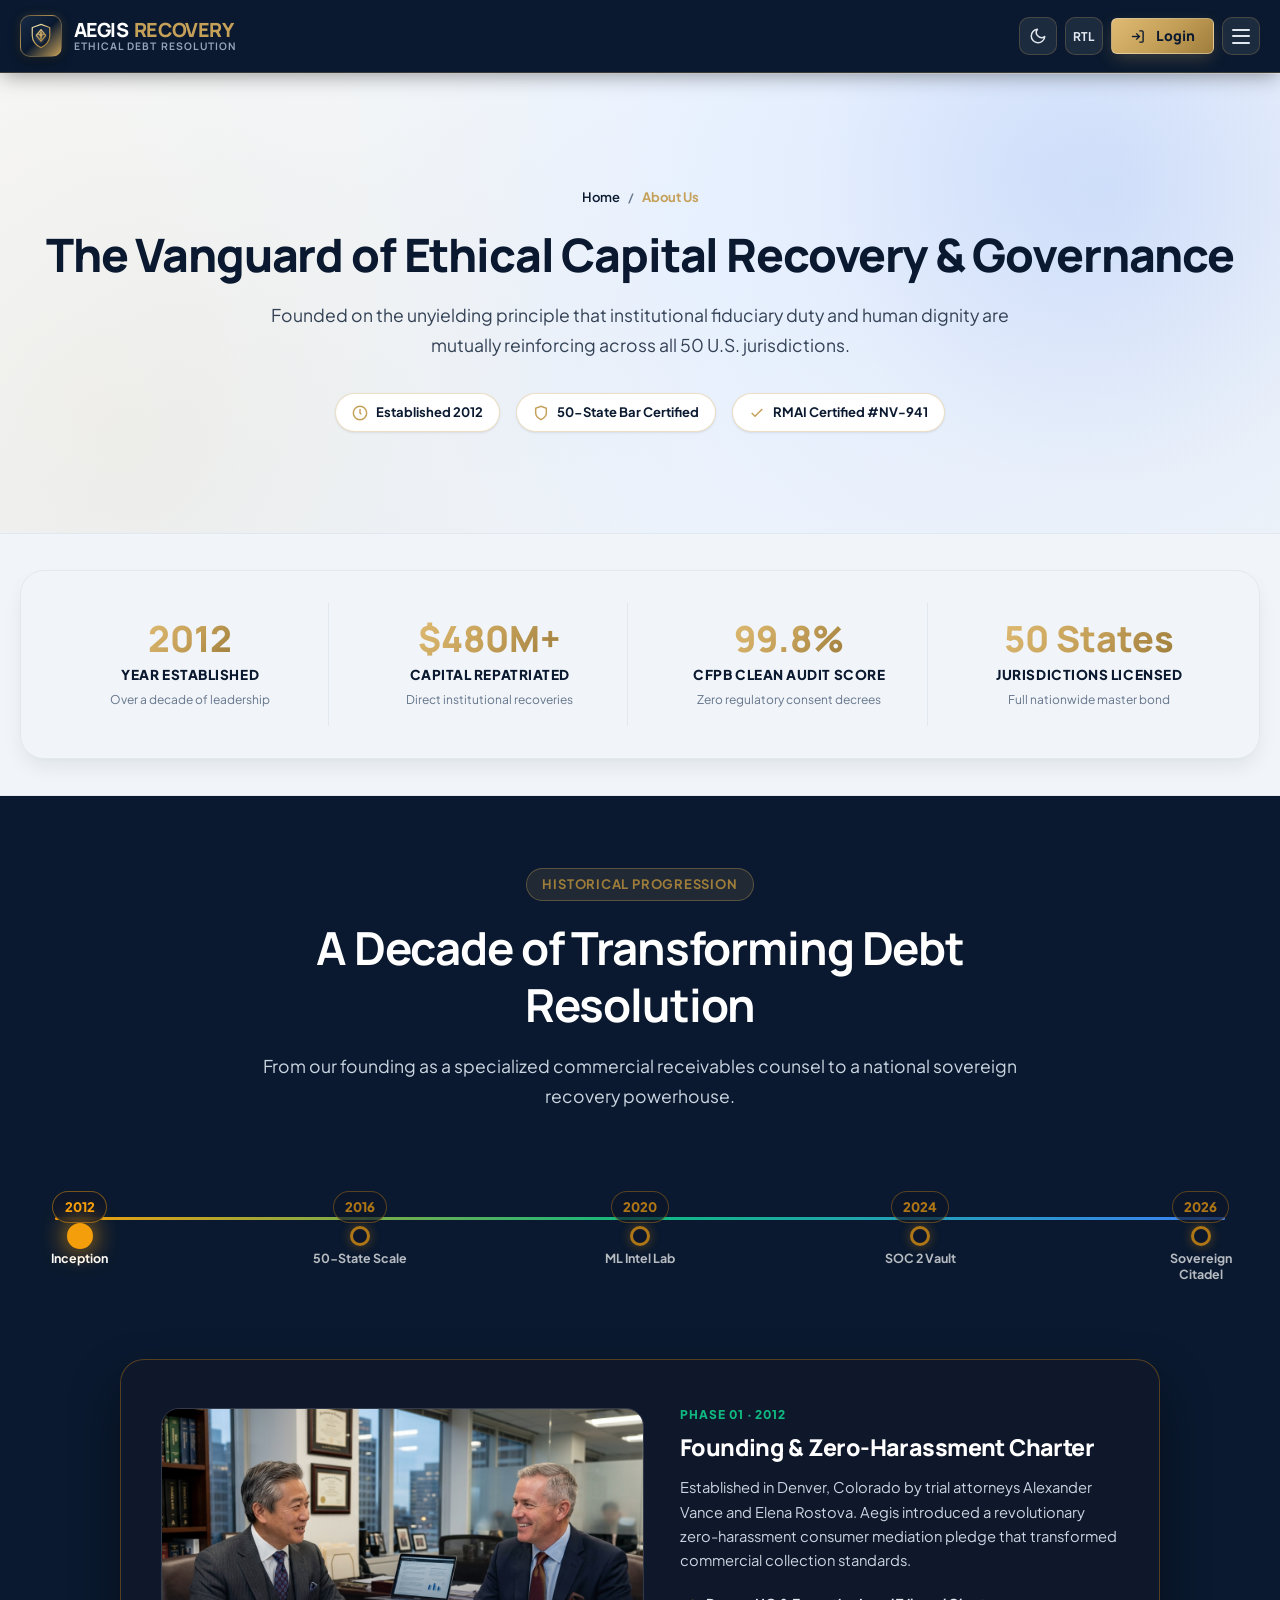
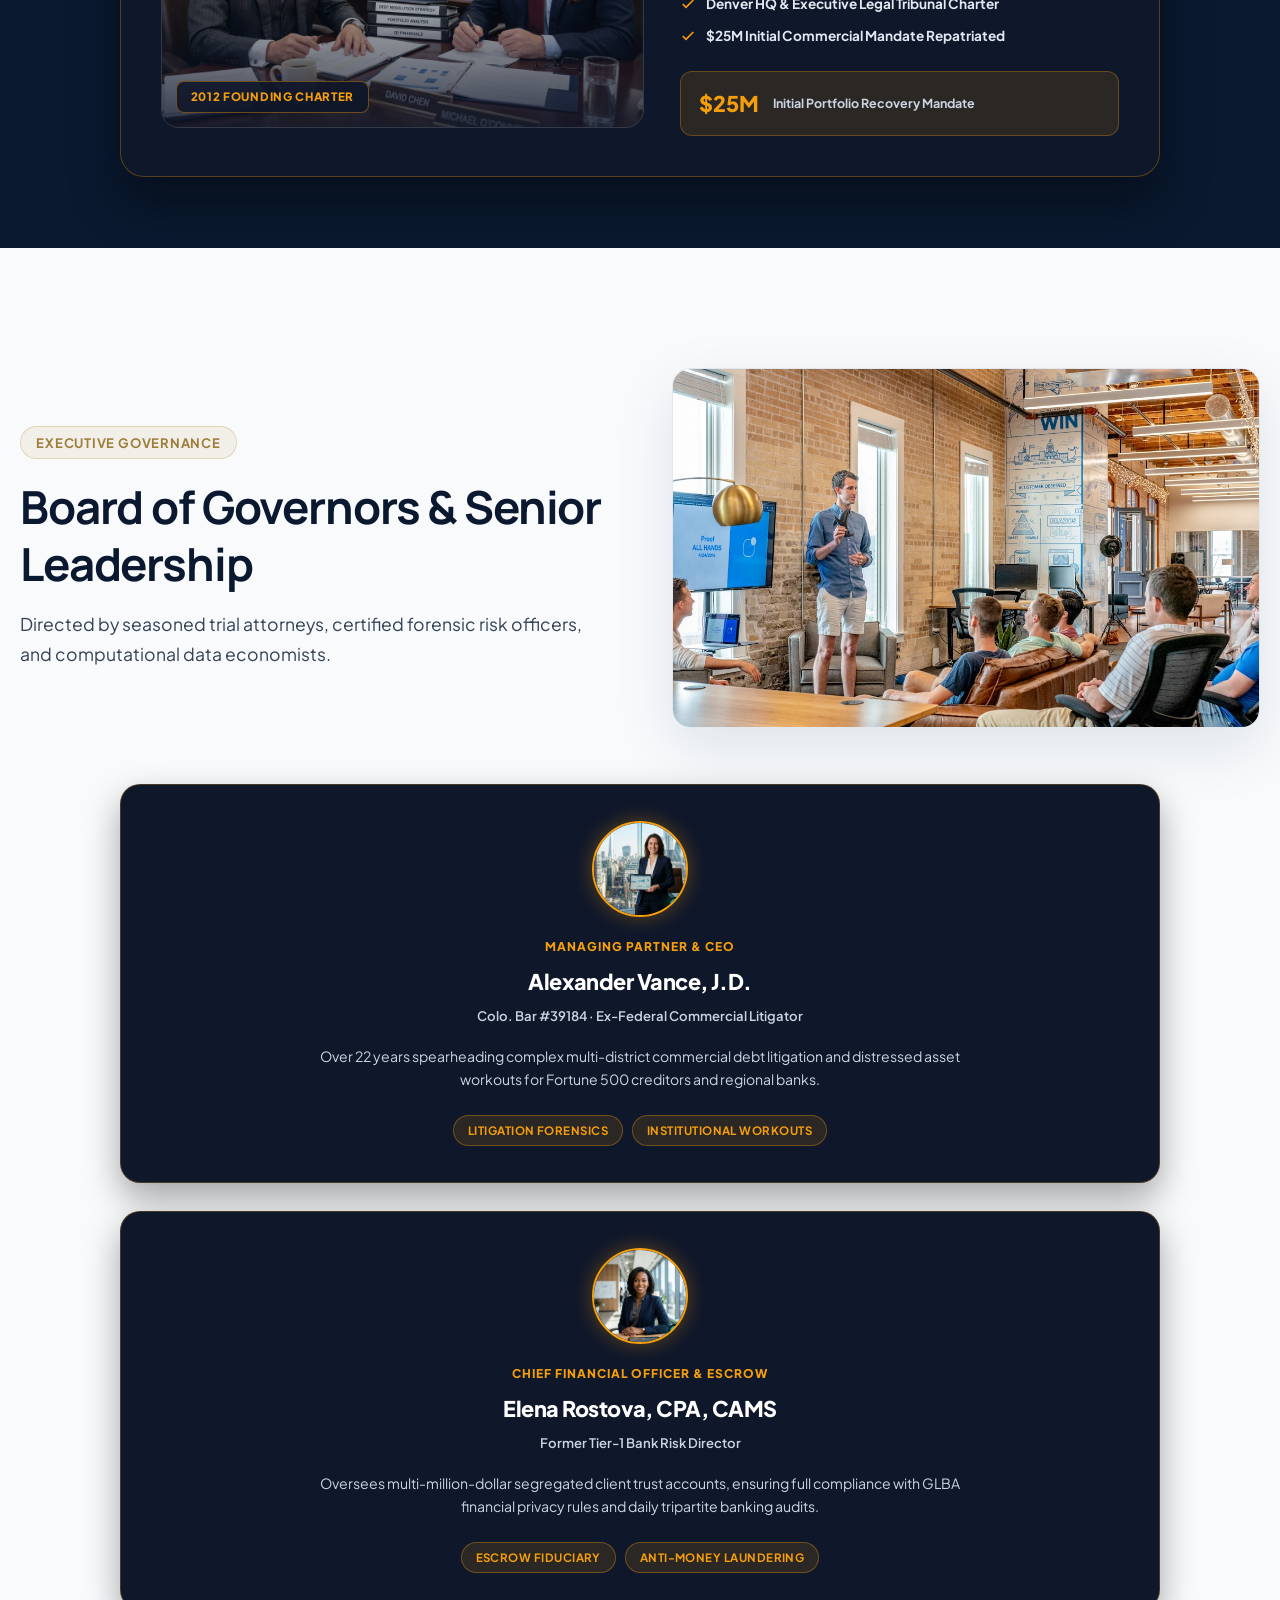
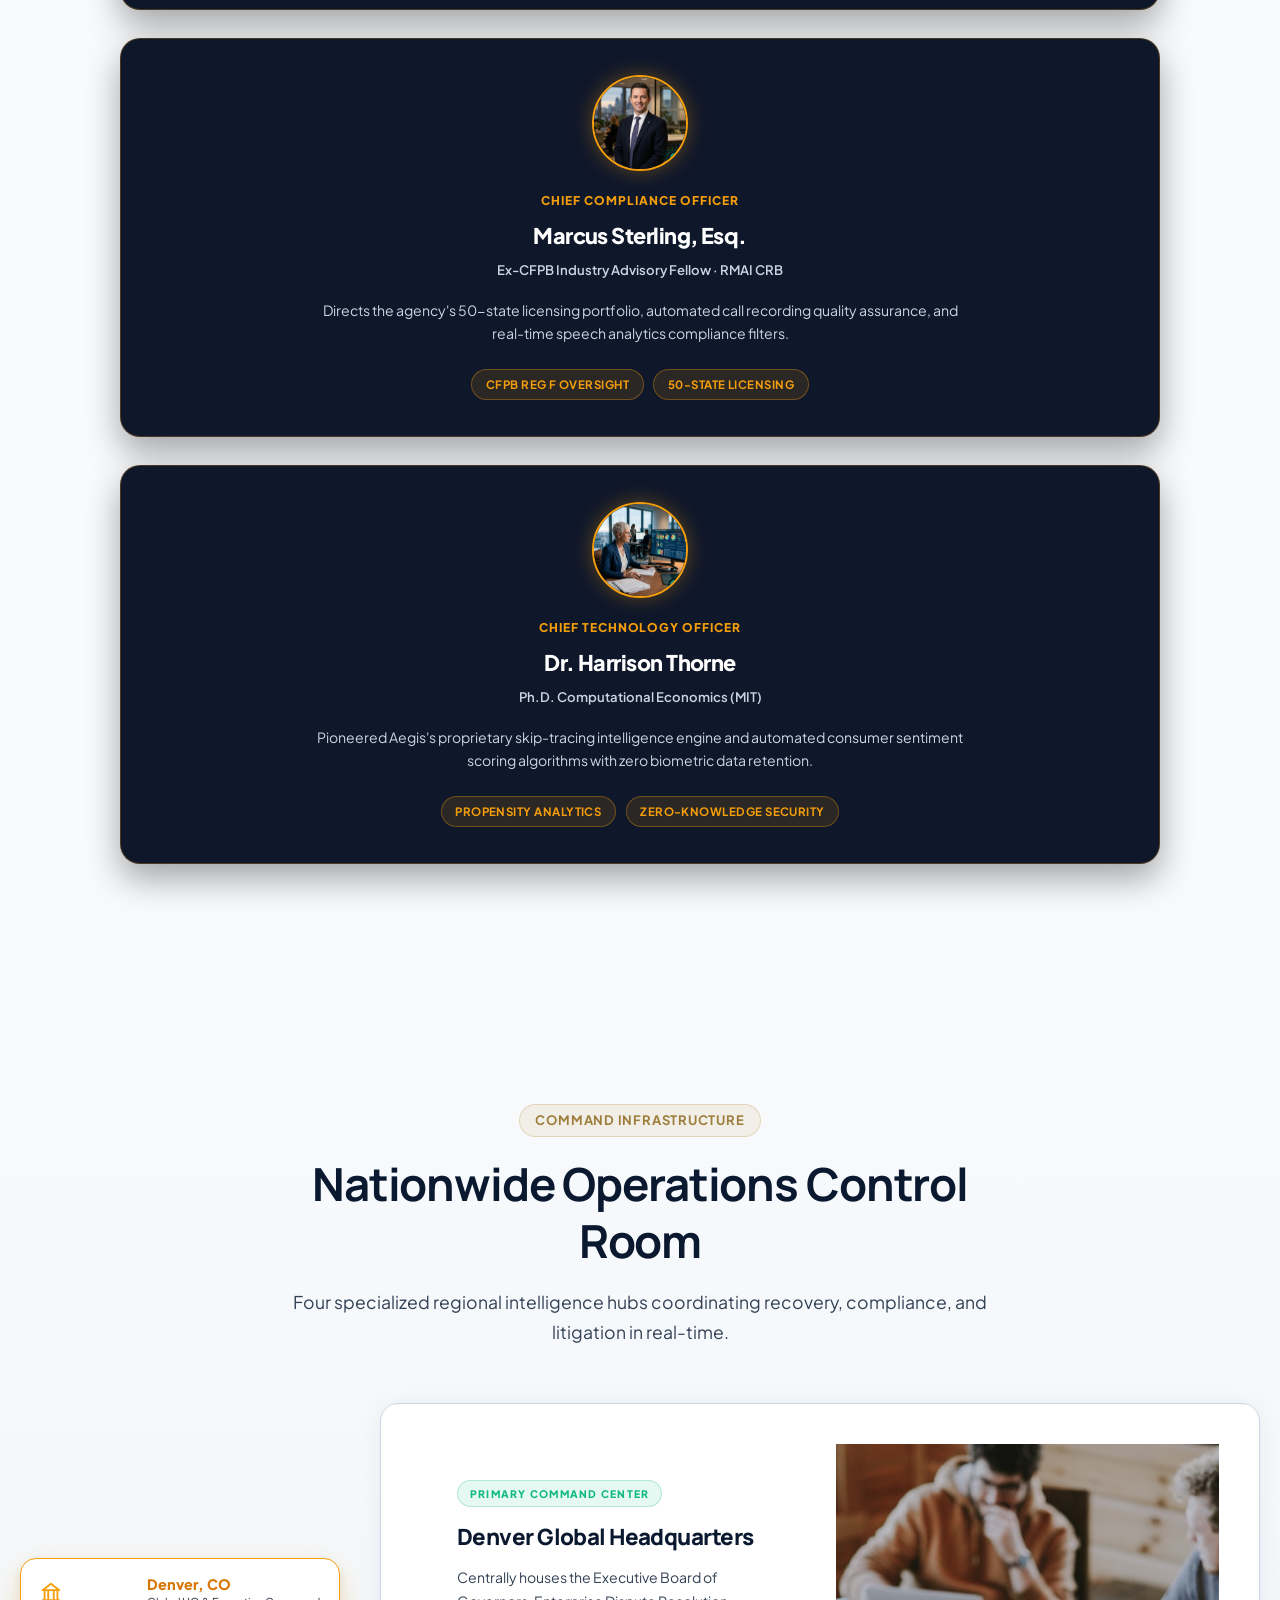
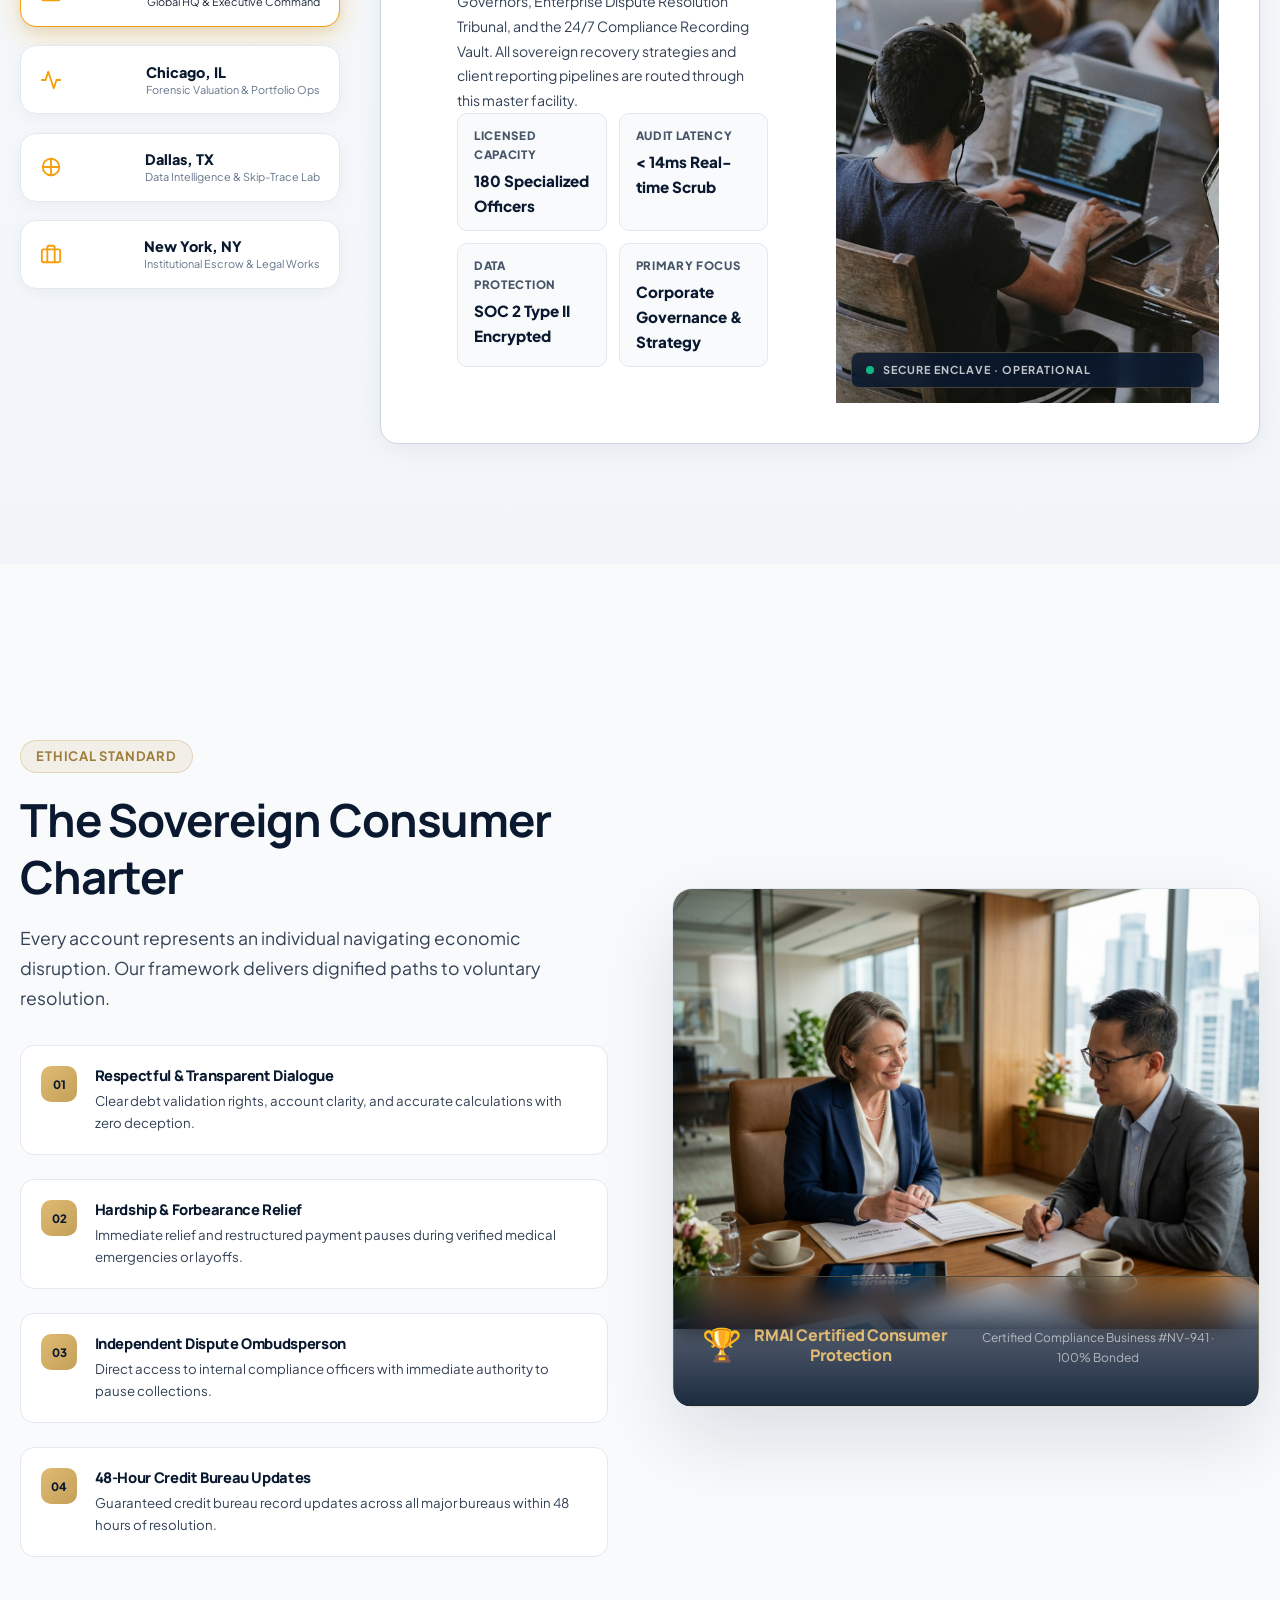
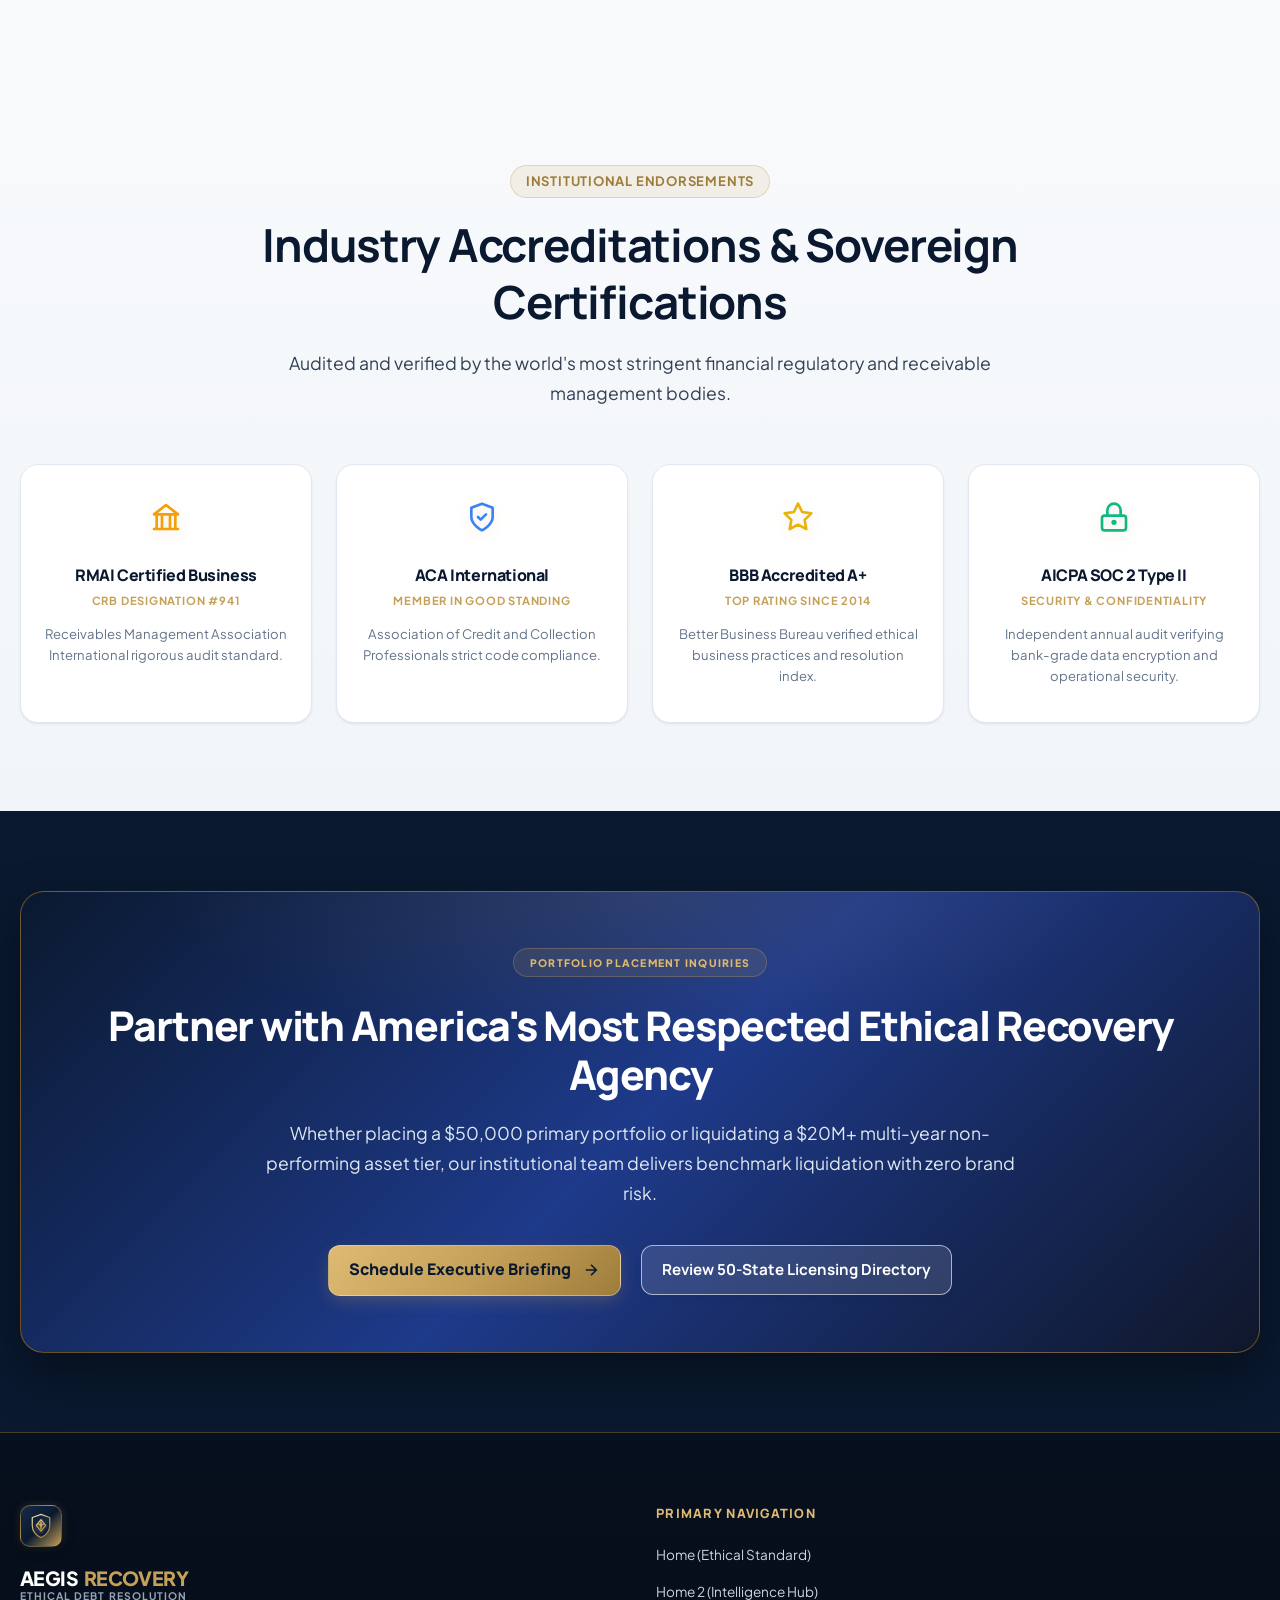
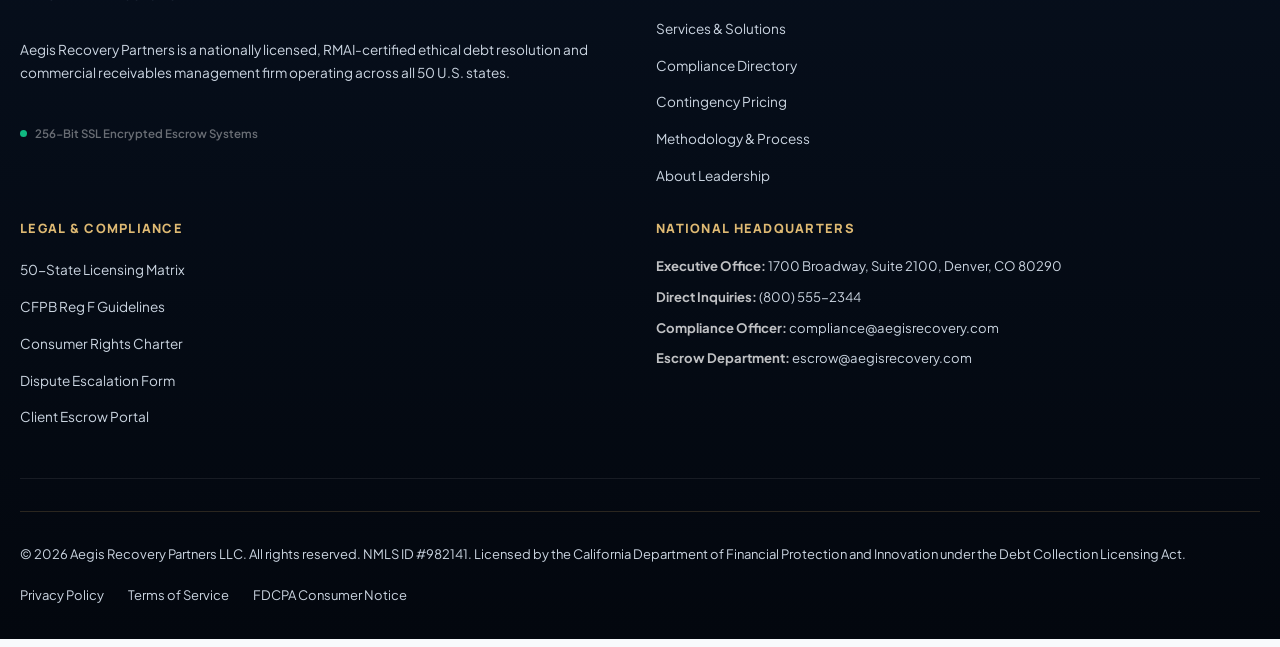
==== commit caf70e97: "first commit" ====
--- a/about.html
+++ b/about.html
@@ -49,19 +49,22 @@
   </script>
   <style>
     /* Modern Horizontal Progress Stepper Tracker Bar */
+    .timeline-stepper-wrapper,
     .history-stepper-container {
       position: relative !important;
-      margin: 3rem 0 3.5rem !important;
-      padding: 0 1rem !important;
+      margin: 2.5rem 0 3.5rem !important;
+      padding: 1.5rem 0.75rem 1.25rem !important;
+      overflow-x: auto !important;
+      -webkit-overflow-scrolling: touch !important;
     }
     .stepper-track-line {
       position: absolute !important;
-      top: 50% !important;
-      left: 8% !important;
-      right: 8% !important;
+      top: 50px !important;
+      left: 35px !important;
+      right: 35px !important;
       height: 3px !important;
+      min-width: 480px !important;
       background: linear-gradient(90deg, #F59E0B 0%, #10B981 50%, #3B82F6 100%) !important;
-      transform: translateY(-50%) !important;
       z-index: 1 !important;
       border-radius: 9999px !important;
     }
@@ -70,7 +73,10 @@
       z-index: 2 !important;
       display: flex !important;
       justify-content: space-between !important;
-      align-items: center !important;
+      align-items: flex-start !important;
+      min-width: 520px !important;
+      margin: 0 !important;
+      padding: 0 !important;
     }
     .stepper-node {
       display: flex !important;
@@ -79,24 +85,28 @@
       gap: 0.5rem !important;
       cursor: pointer !important;
       transition: all 0.3s ease !important;
-      opacity: 0.65 !important;
+      opacity: 0.7 !important;
+      width: 95px !important;
+      text-align: center !important;
+      flex-shrink: 0 !important;
     }
     .stepper-node:hover,
     .stepper-node.active {
       opacity: 1 !important;
     }
     .node-year {
-      font-size: 0.85rem !important;
+      font-size: 0.82rem !important;
       font-weight: 800 !important;
       color: #F59E0B !important;
-      background: rgba(15, 23, 42, 0.9) !important;
-      padding: 0.25rem 0.75rem !important;
+      background: rgba(15, 23, 42, 0.95) !important;
+      padding: 0.25rem 0.7rem !important;
       border-radius: 9999px !important;
-      border: 1px solid rgba(245, 158, 11, 0.4) !important;
+      border: 1px solid rgba(245, 158, 11, 0.45) !important;
+      white-space: nowrap !important;
     }
     .node-dot {
-      width: 22px !important;
-      height: 22px !important;
+      width: 20px !important;
+      height: 20px !important;
       border-radius: 50% !important;
       background: #0F172A !important;
       border: 3px solid #F59E0B !important;
@@ -109,9 +119,11 @@
       box-shadow: 0 0 20px #F59E0B !important;
     }
     .node-label {
-      font-size: 0.8rem !important;
+      font-size: 0.78rem !important;
       font-weight: 700 !important;
       color: #FFFFFF !important;
+      line-height: 1.3 !important;
+      text-align: center !important;
     }
 
     /* Milestone Panels Showcase Container */
--- a/assets/css/style.css
+++ b/assets/css/style.css
@@ -542,6 +542,7 @@
 .section-tag {
   display: inline-flex;
   align-items: center;
+  justify-content: center;
   gap: 0.5rem;
   padding: 0.4rem 0.95rem;
   border-radius: var(--radius-full);
@@ -553,6 +554,18 @@
   color: var(--badge-gold-text);
   border: 1px solid var(--border-gold);
   margin-bottom: 1.15rem;
+  max-width: 100%;
+  box-sizing: border-box;
+  text-align: center;
+  line-height: 1.4;
+  word-break: normal;
+  overflow-wrap: break-word;
+}
+
+.section-tag svg {
+  flex-shrink: 0;
+  display: inline-block;
+  vertical-align: middle;
 }
 
 .section-tag-sapphire {
@@ -578,7 +591,7 @@
   display: inline-flex;
   align-items: center;
   justify-content: center;
-  gap: 0.5rem;
+  gap: 0.65rem;
   padding: 0.75rem 1.6rem;
   font-family: var(--font-heading);
   font-size: 0.9375rem;
@@ -586,9 +599,15 @@
   border-radius: var(--radius-md);
   transition: all var(--transition-normal);
   text-align: center;
-  white-space: nowrap;
   line-height: 1.4;
   border: 1px solid transparent;
+  box-sizing: border-box;
+}
+
+.btn svg {
+  flex-shrink: 0 !important;
+  display: inline-block;
+  vertical-align: middle;
 }
 
 .btn-primary {
@@ -732,16 +751,76 @@
   gap: 0.35rem;
 }
 
-.site-header .brand-title {
+/* Site Header Navbar Logo Text (ALWAYS White + Gold on Dark Navbar) */
+.site-header .brand-title,
+[data-theme="light"] .site-header .brand-title,
+.navbar .brand-title,
+[data-theme="light"] .navbar .brand-title {
   color: #FFFFFF !important;
 }
 
+.site-header .brand-title .gold-accent,
+[data-theme="light"] .site-header .brand-title .gold-accent,
+.navbar .brand-title .gold-accent,
+[data-theme="light"] .navbar .brand-title .gold-accent {
+  color: #C5A059 !important;
+}
+
+.site-header .brand-subtitle,
+[data-theme="light"] .site-header .brand-subtitle,
+.navbar .brand-subtitle,
+[data-theme="light"] .navbar .brand-subtitle {
+  color: #94A3B8 !important;
+}
+
+/* Footer Logo Text (ALWAYS White + Gold on Dark Footer) */
+.site-footer .brand-title,
+[data-theme="light"] .site-footer .brand-title {
+  color: #FFFFFF !important;
+}
+
+.site-footer .brand-title .gold-accent,
+[data-theme="light"] .site-footer .brand-title .gold-accent {
+  color: #C5A059 !important;
+}
+
+/* Dashboard Brand Logo Text */
 .dashboard-brand .brand-title {
-  color: var(--text-main) !important;
+  color: #FFFFFF !important;
+}
+
+[data-theme="light"] .dashboard-brand .brand-title {
+  color: #0F172A !important;
 }
 
 .brand-title .gold-accent {
-  color: var(--color-accent);
+  color: var(--color-accent, #C5A059) !important;
+}
+
+/* Mobile Drawer Brand Logo Text (Dark Navy on White Drawer in Light Mode) */
+[data-theme="light"] .mobile-drawer .brand-title,
+[data-theme="light"] .mobile-nav-drawer .brand-title,
+[data-theme="light"] .drawer-header .brand-title,
+[data-theme="light"] .mobile-drawer-header .brand-title {
+  color: #0F172A !important;
+}
+
+[data-theme="light"] .mobile-drawer .brand-title .gold-accent,
+[data-theme="light"] .mobile-nav-drawer .brand-title .gold-accent,
+[data-theme="light"] .drawer-header .brand-title .gold-accent,
+[data-theme="light"] .mobile-drawer-header .brand-title .gold-accent {
+  color: #B45309 !important;
+}
+
+[data-theme="light"] .mobile-drawer .brand-subtitle,
+[data-theme="light"] .mobile-nav-drawer .brand-subtitle,
+[data-theme="light"] .drawer-header .brand-subtitle {
+  color: #64748B !important;
+}
+
+[data-theme="light"] .drawer-close-btn,
+[data-theme="light"] .mobile-drawer-close {
+  color: #0F172A !important;
 }
 
 .brand-subtitle {
@@ -1091,14 +1170,8 @@
 .mobile-submenu-link:hover,
 .mobile-submenu-link.active {
   color: var(--color-accent) !important;
-}
-  color: var(--text-muted);
+  background-color: var(--bg-surface-alt);
   border-radius: var(--radius-sm);
-}
-
-.mobile-submenu-link:hover, .mobile-submenu-link.active {
-  color: var(--color-accent);
-  background-color: var(--bg-surface-alt);
 }
 
 .mobile-drawer-footer {
@@ -2238,29 +2311,53 @@
 }
 
 .testimonial-author {
-  display: flex;
-  align-items: center;
-  gap: 1rem;
-  margin-top: 0;
-  padding-top: 0;
-  border-top: none;
-  height: 48px;
-  flex-shrink: 0;
+  display: flex !important;
+  align-items: center !important;
+  gap: 1rem !important;
+  margin-top: auto !important;
+  padding-top: 0.5rem !important;
+  border-top: none !important;
+  height: auto !important;
+  min-height: 56px !important;
+  flex-shrink: 0 !important;
+}
+
+.testimonial-author .avatar-profile-headshot,
+.testimonial-author img {
+  width: 56px !important;
+  height: 56px !important;
+  min-width: 56px !important;
+  min-height: 56px !important;
+  max-width: 56px !important;
+  max-height: 56px !important;
+  aspect-ratio: 1 / 1 !important;
+  border-radius: 50% !important;
+  object-fit: cover !important;
+  object-position: center !important;
+  flex-shrink: 0 !important;
+  border: 2.5px solid var(--border-gold, #C5A059) !important;
+  box-shadow: 0 4px 14px rgba(0, 0, 0, 0.25) !important;
+  display: block !important;
 }
 
 .author-avatar {
-  width: 44px;
-  height: 44px;
-  border-radius: var(--radius-full);
+  width: 56px !important;
+  height: 56px !important;
+  min-width: 56px !important;
+  min-height: 56px !important;
+  max-width: 56px !important;
+  max-height: 56px !important;
+  aspect-ratio: 1 / 1 !important;
+  border-radius: 50% !important;
   background: var(--color-sapphire-gradient);
   color: var(--color-accent);
-  border: 1px solid var(--border-gold);
-  display: flex;
-  align-items: center;
-  justify-content: center;
+  border: 2.5px solid var(--border-gold, #C5A059) !important;
+  display: flex !important;
+  align-items: center !important;
+  justify-content: center !important;
   font-weight: 800;
   font-size: 0.95rem;
-  flex-shrink: 0;
+  flex-shrink: 0 !important;
 }
 
 .author-name {
@@ -2340,29 +2437,438 @@
   margin-bottom: 1.15rem;
 }
 
-.form-label {
+/* ==========================================================================
+   GLOBAL FORM CONTROLS & DROPDOWN COMPONENT ENHANCEMENTS
+   ========================================================================== */
+
+/* Universal Form Labels */
+.form-label,
+label.form-label,
+form label {
   display: block;
   font-size: 0.8125rem;
   font-weight: 700;
-  margin-bottom: 0.4rem;
-  color: var(--text-main);
-}
-
-.form-input, .form-select {
-  width: 100%;
-  padding: 0.75rem 1rem;
-  border-radius: var(--radius-md);
-  border: 1px solid var(--border-color);
-  background: var(--bg-body);
-  color: var(--text-main);
-  font-size: 0.9375rem;
-  transition: all var(--transition-fast);
-}
-
-.form-input:focus, .form-select:focus {
-  outline: none;
-  border-color: var(--color-accent);
-  box-shadow: 0 0 0 3px rgba(197, 160, 89, 0.2);
+  letter-spacing: 0.01em;
+  margin-bottom: 0.45rem;
+  color: var(--text-main, #CCD6F6);
+  transition: color var(--transition-fast, 0.2s ease);
+}
+
+[data-theme="light"] .form-label,
+[data-theme="light"] label.form-label,
+[data-theme="light"] form label {
+  color: #1E293B !important;
+}
+
+/* Universal Inputs, Selects, and Textareas */
+.form-input,
+.form-select,
+.form-control,
+input[type="text"],
+input[type="email"],
+input[type="password"],
+input[type="tel"],
+input[type="number"],
+input[type="url"],
+input[type="search"],
+textarea,
+select {
+  width: 100% !important;
+  box-sizing: border-box !important;
+  font-family: inherit !important;
+  font-size: 0.95rem !important;
+  font-weight: 500 !important;
+  line-height: 1.5 !important;
+  padding: 0.75rem 1rem !important;
+  min-height: 48px !important;
+  border-radius: var(--radius-md, 10px) !important;
+  border: 1.5px solid rgba(197, 160, 89, 0.35) !important;
+  background-color: #0A192F !important;
+  color: #FFFFFF !important;
+  box-shadow: inset 0 1px 3px rgba(0, 0, 0, 0.2) !important;
+  transition: all 0.25s ease !important;
+}
+
+/* Light Theme Form Control Overrides */
+[data-theme="light"] .form-input,
+[data-theme="light"] .form-select,
+[data-theme="light"] .form-control,
+[data-theme="light"] input[type="text"],
+[data-theme="light"] input[type="email"],
+[data-theme="light"] input[type="password"],
+[data-theme="light"] input[type="tel"],
+[data-theme="light"] input[type="number"],
+[data-theme="light"] input[type="url"],
+[data-theme="light"] input[type="search"],
+[data-theme="light"] textarea,
+[data-theme="light"] select {
+  background-color: #FFFFFF !important;
+  color: #0F172A !important;
+  border-color: #CBD5E1 !important;
+  box-shadow: inset 0 1px 2px rgba(0, 0, 0, 0.05) !important;
+}
+
+/* Specific Dark Cards (Preserve Dark Theme Text & BG Even in Light Mode) */
+.intake-cta-card .form-control,
+.intake-cta-card .form-select,
+.intake-cta-card .form-input,
+.intake-cta-card select,
+.intake-form-box .form-control,
+.intake-form-box .form-select,
+.intake-form-box .form-input,
+.intake-form-box select,
+.dispute-terminal-box .form-control,
+.dispute-terminal-box .form-select,
+.dispute-terminal-box .form-input,
+.dispute-terminal-box select {
+  background-color: #0A192F !important;
+  color: #FFFFFF !important;
+  border-color: rgba(197, 160, 89, 0.4) !important;
+}
+
+/* Focus States */
+.form-input:focus,
+.form-select:focus,
+.form-control:focus,
+input:focus,
+textarea:focus,
+select:focus {
+  outline: none !important;
+  border-color: #C5A059 !important;
+  box-shadow: 0 0 0 3.5px rgba(197, 160, 89, 0.28) !important;
+  background-color: #0F223D !important;
+}
+
+[data-theme="light"] .form-input:focus,
+[data-theme="light"] .form-select:focus,
+[data-theme="light"] .form-control:focus,
+[data-theme="light"] input:focus,
+[data-theme="light"] textarea:focus,
+[data-theme="light"] select:focus {
+  background-color: #FFFFFF !important;
+  border-color: #C5A059 !important;
+  box-shadow: 0 0 0 3.5px rgba(197, 160, 89, 0.25) !important;
+}
+
+/* Specific Dropdown & Select Styling */
+select,
+.form-select,
+select.form-control {
+  appearance: none !important;
+  -webkit-appearance: none !important;
+  -moz-appearance: none !important;
+  background-image: url("data:image/svg+xml,%3Csvg xmlns='http://www.w3.org/2000/svg' width='16' height='16' viewBox='0 0 24 24' fill='none' stroke='%23C5A059' stroke-width='2.5' stroke-linecap='round' stroke-linejoin='round'%3E%3Cpolyline points='6 9 12 15 18 9'%3E%3C/polyline%3E%3C/svg%3E") !important;
+  background-repeat: no-repeat !important;
+  background-position: right 1rem center !important;
+  background-size: 16px 16px !important;
+  padding-right: 2.75rem !important;
+  cursor: pointer !important;
+  text-overflow: ellipsis !important;
+  white-space: nowrap !important;
+  max-width: 100% !important;
+  box-sizing: border-box !important;
+}
+
+/* ==========================================================================
+   UNIVERSAL ACCESSIBLE RESPONSIVE CUSTOM SELECT DROPDOWN COMPONENT
+   Guarantees 100% container containment, zero white-box glitches, zero horizontal
+   overflow across all screens (200px to 4K), dark/light themes, and RTL.
+   ========================================================================== */
+.custom-select-native {
+  position: absolute !important;
+  width: 1px !important;
+  height: 1px !important;
+  padding: 0 !important;
+  margin: -1px !important;
+  overflow: hidden !important;
+  clip: rect(0, 0, 0, 0) !important;
+  white-space: nowrap !important;
+  border: 0 !important;
+  opacity: 0 !important;
+  pointer-events: none !important;
+}
+
+.custom-select-box {
+  position: relative !important;
+  width: 100% !important;
+  max-width: 100% !important;
+  box-sizing: border-box !important;
+  display: block !important;
+}
+
+.custom-select-trigger {
+  display: flex !important;
+  align-items: center !important;
+  justify-content: space-between !important;
+  width: 100% !important;
+  max-width: 100% !important;
+  box-sizing: border-box !important;
+  font-family: inherit !important;
+  font-size: 0.95rem !important;
+  font-weight: 500 !important;
+  line-height: 1.5 !important;
+  padding: 0.75rem 1rem !important;
+  min-height: 48px !important;
+  border-radius: var(--radius-md, 10px) !important;
+  border: 1.5px solid rgba(197, 160, 89, 0.35) !important;
+  background-color: #0A192F !important;
+  color: #FFFFFF !important;
+  box-shadow: inset 0 1px 3px rgba(0, 0, 0, 0.2) !important;
+  cursor: pointer !important;
+  text-align: left !important;
+  transition: all 0.25s ease !important;
+  user-select: none !important;
+  outline: none !important;
+}
+
+[data-theme="light"] .custom-select-trigger {
+  background-color: #FFFFFF !important;
+  color: #0F172A !important;
+  border-color: #CBD5E1 !important;
+  box-shadow: inset 0 1px 2px rgba(0, 0, 0, 0.05) !important;
+}
+
+/* Specific Dark Cards (Preserve Dark Theme Text & Background) */
+.intake-cta-card .custom-select-trigger,
+.intake-form-box .custom-select-trigger,
+.dispute-terminal-box .custom-select-trigger {
+  background-color: #0A192F !important;
+  color: #FFFFFF !important;
+  border-color: rgba(197, 160, 89, 0.4) !important;
+}
+
+.custom-select-trigger:focus,
+.custom-select-box.is-open .custom-select-trigger {
+  border-color: #C5A059 !important;
+  box-shadow: 0 0 0 3.5px rgba(197, 160, 89, 0.28) !important;
+}
+
+[data-theme="light"] .custom-select-trigger:focus,
+[data-theme="light"] .custom-select-box.is-open .custom-select-trigger {
+  border-color: #C5A059 !important;
+  box-shadow: 0 0 0 3.5px rgba(197, 160, 89, 0.25) !important;
+}
+
+.custom-select-value {
+  flex: 1 1 auto !important;
+  min-width: 0 !important;
+  overflow: hidden !important;
+  text-overflow: ellipsis !important;
+  white-space: nowrap !important;
+  padding-right: 0.75rem !important;
+}
+
+.custom-select-arrow {
+  flex: 0 0 auto !important;
+  display: inline-flex !important;
+  align-items: center !important;
+  justify-content: center !important;
+  color: #C5A059 !important;
+  transition: transform 0.25s ease !important;
+}
+
+.custom-select-box.is-open .custom-select-arrow {
+  transform: rotate(180deg) !important;
+}
+
+.custom-select-dropdown {
+  display: none !important;
+  position: absolute !important;
+  top: calc(100% + 4px) !important;
+  left: 0 !important;
+  right: 0 !important;
+  width: 100% !important;
+  max-width: 100% !important;
+  max-height: 240px !important;
+  overflow-y: auto !important;
+  overflow-x: hidden !important;
+  -webkit-overflow-scrolling: touch !important;
+  background-color: #0A192F !important;
+  border: 1.5px solid rgba(197, 160, 89, 0.4) !important;
+  border-radius: var(--radius-md, 10px) !important;
+  box-shadow: 0 12px 36px rgba(0, 0, 0, 0.55), 0 4px 12px rgba(0, 0, 0, 0.25) !important;
+  z-index: 99999 !important;
+  padding: 0.35rem 0 !important;
+  box-sizing: border-box !important;
+}
+
+.custom-select-box.is-open .custom-select-dropdown {
+  display: block !important;
+  animation: customSelectFadeIn 0.2s ease forwards !important;
+}
+
+@keyframes customSelectFadeIn {
+  from {
+    opacity: 0;
+    transform: translateY(-4px);
+  }
+  to {
+    opacity: 1;
+    transform: translateY(0);
+  }
+}
+
+[data-theme="light"] .custom-select-dropdown {
+  background-color: #FFFFFF !important;
+  border-color: #CBD5E1 !important;
+  box-shadow: 0 12px 30px rgba(0, 0, 0, 0.15), 0 4px 10px rgba(0, 0, 0, 0.08) !important;
+}
+
+.intake-cta-card .custom-select-dropdown,
+.intake-form-box .custom-select-dropdown,
+.dispute-terminal-box .custom-select-dropdown {
+  background-color: #0A192F !important;
+  border-color: rgba(197, 160, 89, 0.4) !important;
+}
+
+.custom-select-option {
+  padding: 0.7rem 1rem !important;
+  font-size: 0.9rem !important;
+  font-weight: 500 !important;
+  line-height: 1.35 !important;
+  color: #E2E8F0 !important;
+  cursor: pointer !important;
+  transition: background-color 0.15s ease, color 0.15s ease !important;
+  word-break: break-word !important;
+  white-space: normal !important;
+  box-sizing: border-box !important;
+  text-align: left !important;
+}
+
+[data-theme="light"] .custom-select-option {
+  color: #1E293B !important;
+}
+
+.intake-cta-card .custom-select-option,
+.intake-form-box .custom-select-option,
+.dispute-terminal-box .custom-select-option {
+  color: #E2E8F0 !important;
+}
+
+.custom-select-option:hover,
+.custom-select-option.is-focused {
+  background-color: rgba(197, 160, 89, 0.18) !important;
+  color: #FBBF24 !important;
+}
+
+[data-theme="light"] .custom-select-option:hover,
+[data-theme="light"] .custom-select-option.is-focused {
+  background-color: #F8FAFC !important;
+  color: #B45309 !important;
+}
+
+.intake-cta-card .custom-select-option:hover,
+.intake-cta-card .custom-select-option.is-focused,
+.intake-form-box .custom-select-option:hover,
+.intake-form-box .custom-select-option.is-focused,
+.dispute-terminal-box .custom-select-option:hover,
+.dispute-terminal-box .custom-select-option.is-focused {
+  background-color: rgba(197, 160, 89, 0.18) !important;
+  color: #FBBF24 !important;
+}
+
+.custom-select-option.selected {
+  background-color: rgba(197, 160, 89, 0.28) !important;
+  color: #FBBF24 !important;
+  font-weight: 700 !important;
+}
+
+[data-theme="light"] .custom-select-option.selected {
+  background-color: rgba(197, 160, 89, 0.2) !important;
+  color: #92400E !important;
+  font-weight: 700 !important;
+}
+
+.intake-cta-card .custom-select-option.selected,
+.intake-form-box .custom-select-option.selected,
+.dispute-terminal-box .custom-select-option.selected {
+  background-color: rgba(197, 160, 89, 0.28) !important;
+  color: #FBBF24 !important;
+}
+
+/* RTL Layout Support */
+[dir="rtl"] .custom-select-trigger {
+  text-align: right !important;
+}
+
+[dir="rtl"] .custom-select-value {
+  padding-right: 0 !important;
+  padding-left: 0.75rem !important;
+}
+
+[dir="rtl"] .custom-select-option {
+  text-align: right !important;
+}
+
+/* Fallback Dropdown Option List Styling */
+select option,
+.form-select option,
+.form-control option {
+  background-color: #0A192F !important;
+  color: #FFFFFF !important;
+  padding: 10px 14px !important;
+  font-size: 0.95rem !important;
+  font-weight: 500 !important;
+  max-width: 100% !important;
+}
+
+[data-theme="light"] select option,
+[data-theme="light"] .form-select option,
+[data-theme="light"] .form-control option {
+  background-color: #FFFFFF !important;
+  color: #0F172A !important;
+}
+
+.intake-cta-card select option,
+.intake-cta-card .form-select option,
+.intake-cta-card .form-control option,
+.intake-form-box select option,
+.intake-form-box .form-select option,
+.intake-form-box .form-control option,
+.dispute-terminal-box select option,
+.dispute-terminal-box .form-select option,
+.dispute-terminal-box .form-control option {
+  background-color: #0A192F !important;
+  color: #FFFFFF !important;
+}
+
+/* Placeholders */
+::placeholder {
+  color: #8892B0 !important;
+  opacity: 1 !important;
+  font-weight: 400 !important;
+}
+
+[data-theme="light"] ::placeholder {
+  color: #64748B !important;
+  opacity: 1 !important;
+}
+
+.intake-cta-card ::placeholder,
+.intake-form-box ::placeholder,
+.dispute-terminal-box ::placeholder {
+  color: #8892B0 !important;
+  opacity: 1 !important;
+}
+
+/* Autofill Fix */
+input:-webkit-autofill,
+input:-webkit-autofill:hover, 
+input:-webkit-autofill:focus,
+select:-webkit-autofill,
+textarea:-webkit-autofill {
+  -webkit-text-fill-color: #FFFFFF !important;
+  -webkit-box-shadow: 0 0 0px 1000px #0A192F inset !important;
+  transition: background-color 5000s ease-in-out 0s !important;
+}
+
+[data-theme="light"] input:-webkit-autofill,
+[data-theme="light"] input:-webkit-autofill:hover, 
+[data-theme="light"] input:-webkit-autofill:focus,
+[data-theme="light"] select:-webkit-autofill,
+[data-theme="light"] textarea:-webkit-autofill {
+  -webkit-text-fill-color: #0F172A !important;
+  -webkit-box-shadow: 0 0 0px 1000px #F8FAFC inset !important;
 }
 
 
@@ -3167,6 +3673,22 @@
   color: #FFFFFF !important;
 }
 
+.secondary-exec-avatar {
+  width: 68px !important;
+  height: 68px !important;
+  min-width: 68px !important;
+  min-height: 68px !important;
+  max-width: 68px !important;
+  max-height: 68px !important;
+  aspect-ratio: 1 / 1 !important;
+  border-radius: 50% !important;
+  object-fit: cover !important;
+  object-position: center !important;
+  flex-shrink: 0 !important;
+  border: 2.5px solid var(--border-gold, #C5A059) !important;
+  display: block !important;
+}
+
 .secondary-exec-card h4 {
   color: #FFFFFF !important;
 }
@@ -3422,15 +3944,23 @@
 
 .footer-compliance-badge {
   display: inline-flex;
-  align-items: center;
-  gap: 0.55rem;
-  padding: 0.55rem 0.95rem;
+  align-items: flex-start;
+  gap: 0.65rem;
+  padding: 0.65rem 1rem;
   background-color: rgba(197, 160, 89, 0.12);
   border: 1px solid rgba(197, 160, 89, 0.3);
   border-radius: var(--radius-md);
   font-size: 0.8125rem;
+  line-height: 1.45;
   color: #E6CA65;
   font-weight: 700;
+  max-width: 100%;
+  box-sizing: border-box;
+}
+
+.footer-compliance-badge svg {
+  flex-shrink: 0;
+  margin-top: 2px;
 }
 
 .footer-column-title {
@@ -6301,14 +6831,30 @@
 
 .dispute-terminal-box .form-input,
 .dispute-terminal-box .form-select {
-  background: rgba(10, 25, 47, 0.75) !important;
+  background: rgba(10, 25, 47, 0.85) !important;
   border: 1px solid rgba(255, 255, 255, 0.22) !important;
   color: #FFFFFF !important;
   border-radius: var(--radius-md);
   padding: 0.75rem 1rem;
   width: 100%;
-  font-size: 0.9rem;
+  font-size: 0.95rem;
   transition: all var(--transition-fast);
+  box-sizing: border-box;
+}
+
+.dispute-terminal-box .form-select,
+.dispute-terminal-box select {
+  appearance: none !important;
+  -webkit-appearance: none !important;
+  -moz-appearance: none !important;
+  background-image: url("data:image/svg+xml,%3Csvg xmlns='http://www.w3.org/2000/svg' width='16' height='16' viewBox='0 0 24 24' fill='none' stroke='%23C5A059' stroke-width='2.5' stroke-linecap='round' stroke-linejoin='round'%3E%3Cpolyline points='6 9 12 15 18 9'%3E%3C/polyline%3E%3C/svg%3E") !important;
+  background-repeat: no-repeat !important;
+  background-position: calc(100% - 1rem) center !important;
+  background-size: 16px 16px !important;
+  padding-right: 2.75rem !important;
+  cursor: pointer !important;
+  text-overflow: ellipsis !important;
+  white-space: nowrap !important;
 }
 
 .dispute-terminal-box .form-input::placeholder {
@@ -6323,9 +6869,11 @@
   background: rgba(10, 25, 47, 0.95) !important;
 }
 
-.dispute-terminal-box .form-select option {
-  background: #0A192F;
-  color: #FFFFFF;
+.dispute-terminal-box .form-select option,
+.dispute-terminal-box select option {
+  background-color: #0A192F !important;
+  color: #FFFFFF !important;
+  padding: 10px 14px !important;
 }
 
 /* ==========================================================================
@@ -6956,8 +7504,24 @@
   border: 1px solid rgba(197, 160, 89, 0.3);
   border-radius: var(--radius-md);
   color: #FFFFFF;
-  font-size: 0.875rem;
+  font-size: 0.95rem;
   transition: all var(--transition-fast);
+  box-sizing: border-box;
+}
+
+.intake-form-box .form-select,
+.intake-form-box select {
+  appearance: none !important;
+  -webkit-appearance: none !important;
+  -moz-appearance: none !important;
+  background-image: url("data:image/svg+xml,%3Csvg xmlns='http://www.w3.org/2000/svg' width='16' height='16' viewBox='0 0 24 24' fill='none' stroke='%23C5A059' stroke-width='2.5' stroke-linecap='round' stroke-linejoin='round'%3E%3Cpolyline points='6 9 12 15 18 9'%3E%3C/polyline%3E%3C/svg%3E") !important;
+  background-repeat: no-repeat !important;
+  background-position: calc(100% - 1rem) center !important;
+  background-size: 16px 16px !important;
+  padding-right: 2.75rem !important;
+  cursor: pointer !important;
+  text-overflow: ellipsis !important;
+  white-space: nowrap !important;
 }
 
 .intake-form-box .form-input:focus,
@@ -6967,9 +7531,11 @@
   box-shadow: 0 0 0 3px rgba(197, 160, 89, 0.2);
 }
 
-.intake-form-box .form-select option {
-  background: #0A192F;
-  color: #FFFFFF;
+.intake-form-box .form-select option,
+.intake-form-box select option {
+  background-color: #0A192F !important;
+  color: #FFFFFF !important;
+  padding: 10px 14px !important;
 }
 
 .intake-form-security {
@@ -8568,11 +9134,79 @@
 }
 
 /* --- Section 5: Escrow Remittance Timeline Showcase --- */
+.escrow-split-grid {
+  display: grid;
+  grid-template-columns: 1fr 1fr;
+  gap: 4rem;
+  align-items: center;
+}
+
+.escrow-visual-frame {
+  margin: 0;
+  position: relative;
+  border-radius: var(--radius-2xl);
+  overflow: hidden;
+  border: 1.5px solid var(--border-gold);
+  box-shadow: var(--shadow-2xl);
+  background-color: #0A192F;
+}
+
+.escrow-visual-frame img {
+  width: 100%;
+  height: 440px;
+  object-fit: cover;
+  display: block;
+}
+
+.escrow-badge-overlay {
+  position: absolute;
+  bottom: 1.25rem;
+  left: 1.25rem;
+  right: 1.25rem;
+  background: rgba(10, 25, 47, 0.92);
+  backdrop-filter: blur(12px);
+  -webkit-backdrop-filter: blur(12px);
+  border: 1px solid var(--border-gold);
+  border-radius: var(--radius-lg);
+  padding: 0.9rem 1.25rem;
+  display: flex;
+  justify-content: space-between;
+  align-items: center;
+  z-index: 2;
+  box-shadow: 0 4px 20px rgba(0, 0, 0, 0.35);
+}
+
+.escrow-badge-left {
+  display: flex;
+  align-items: center;
+  gap: 0.6rem;
+}
+
+.escrow-badge-title {
+  font-size: 0.82rem;
+  font-weight: 800;
+  color: #FFFFFF;
+  font-family: var(--font-heading);
+  letter-spacing: 0.03em;
+}
+
+.escrow-badge-status {
+  font-size: 0.72rem;
+  font-weight: 800;
+  color: #10B981;
+  background: rgba(16, 185, 129, 0.15);
+  border: 1px solid rgba(16, 185, 129, 0.3);
+  padding: 0.25rem 0.65rem;
+  border-radius: 9999px;
+  letter-spacing: 0.04em;
+  white-space: nowrap;
+}
+
 .escrow-cards-timeline {
   display: flex;
   flex-direction: column;
   gap: 1.25rem;
-  margin: 2rem 0;
+  margin: 2rem 0 0 0;
 }
 
 .escrow-step-item {
@@ -12726,12 +13360,20 @@
 
 /* User & Executive Avatars */
 .avatar-profile-headshot {
-  width: 80px;
-  height: 80px;
-  border-radius: 50%;
-  object-fit: cover;
-  border: 3px solid var(--border-gold, rgba(217, 119, 6, 0.6));
-  box-shadow: 0 8px 20px rgba(0, 0, 0, 0.25);
+  width: 56px !important;
+  height: 56px !important;
+  min-width: 56px !important;
+  min-height: 56px !important;
+  max-width: 56px !important;
+  max-height: 56px !important;
+  aspect-ratio: 1 / 1 !important;
+  border-radius: 50% !important;
+  object-fit: cover !important;
+  object-position: center !important;
+  flex-shrink: 0 !important;
+  border: 2.5px solid var(--border-gold, #C5A059) !important;
+  box-shadow: 0 4px 14px rgba(0, 0, 0, 0.25) !important;
+  display: block !important;
 }
 
 .avatar-group-row {
--- a/assets/css/responsive.css
+++ b/assets/css/responsive.css
@@ -319,6 +319,20 @@
   .security-enclave-grid {
     grid-template-columns: repeat(2, 1fr);
     gap: 1.25rem;
+  }
+
+  /* Escrow Remittance Split Grid Tablet */
+  .escrow-split-grid {
+    grid-template-columns: 1fr !important;
+    gap: 2.75rem !important;
+  }
+
+  .escrow-visual-frame {
+    margin-bottom: 0 !important;
+  }
+
+  .escrow-visual-frame img {
+    height: 380px !important;
   }
 
   /* Home 2 Council Pavilion Tablet */
@@ -813,6 +827,36 @@
     padding: 1.75rem 1.25rem;
   }
 
+  /* Escrow Remittance Split Grid Mobile */
+  .escrow-split-grid {
+    grid-template-columns: 1fr !important;
+    gap: 2.25rem !important;
+  }
+
+  .escrow-visual-frame {
+    margin-bottom: 0 !important;
+  }
+
+  .escrow-visual-frame img {
+    height: 280px !important;
+  }
+
+  .escrow-badge-overlay {
+    padding: 0.75rem 1rem !important;
+    bottom: 0.85rem !important;
+    left: 0.85rem !important;
+    right: 0.85rem !important;
+  }
+
+  .escrow-badge-title {
+    font-size: 0.72rem !important;
+  }
+
+  .escrow-badge-status {
+    font-size: 0.65rem !important;
+    padding: 0.2rem 0.5rem !important;
+  }
+
   /* Footer on Mobile */
   .footer-top,
   .footer-grid {
@@ -1632,7 +1676,7 @@
   .wizard-steps-header {
     display: grid !important;
     grid-template-columns: repeat(4, 1fr) !important;
-    gap: 0.25rem !important;
+    gap: 0.35rem !important;
     flex-wrap: nowrap !important;
     justify-content: space-between !important;
     align-items: flex-start !important;
@@ -1645,25 +1689,28 @@
     flex-direction: column !important;
     align-items: center !important;
     text-align: center !important;
-    gap: 0.2rem !important;
+    gap: 0.25rem !important;
     width: 100% !important;
   }
 
   .wizard-step-node .step-num {
-    width: 28px !important;
-    height: 28px !important;
-    font-size: 0.7rem !important;
+    width: 30px !important;
+    height: 30px !important;
+    font-size: 0.72rem !important;
     margin: 0 auto !important;
     flex-shrink: 0 !important;
   }
 
   .wizard-step-node .step-title {
-    font-size: 0.58rem !important;
-    line-height: 1.15 !important;
+    font-size: 0.65rem !important;
+    line-height: 1.2 !important;
     text-align: center !important;
     max-width: 100% !important;
     white-space: normal !important;
-    word-break: break-word !important;
+    word-break: keep-all !important;
+    overflow-wrap: normal !important;
+    hyphens: none !important;
+    letter-spacing: 0.01em !important;
   }
 
   .wizard-step-line {
@@ -1860,17 +1907,29 @@
   .hero-live-sla-badge,
   .sla-badge,
   .top-notice-bar {
-    font-size: 0.68rem !important;
-    padding: 0.35rem 0.65rem !important;
-    letter-spacing: 0.02em !important;
+    font-size: 0.72rem !important;
+    padding: 0.4rem 0.85rem !important;
+    letter-spacing: 0.03em !important;
     white-space: normal !important;
+    word-break: normal !important;
+    overflow-wrap: break-word !important;
     max-width: 100% !important;
     text-align: center !important;
     line-height: 1.35 !important;
+    display: inline-flex !important;
+    align-items: center !important;
+    justify-content: center !important;
+    gap: 0.4rem !important;
+    box-sizing: border-box !important;
+    border-radius: var(--radius-full, 9999px) !important;
+  }
+
+  .section-tag svg,
+  .section-badge svg,
+  .hero-live-sla-badge svg {
+    flex-shrink: 0 !important;
+    margin: 0 !important;
     display: inline-block !important;
-    word-break: break-word !important;
-    overflow-wrap: break-word !important;
-    box-sizing: border-box !important;
   }
 }
 
@@ -2507,11 +2566,27 @@
     box-sizing: border-box !important;
   }
 
-  /* 2. Stepper Timeline 5-Column Grid */
+  /* 2. Stepper Timeline Horizontal Scrollable Flow (Prevents Node Squishing) */
+  .timeline-stepper-wrapper {
+    overflow-x: auto !important;
+    -webkit-overflow-scrolling: touch !important;
+    padding: 1.25rem 0.5rem 1rem !important;
+    width: 100% !important;
+    box-sizing: border-box !important;
+  }
+
   .stepper-nodes-grid {
-    grid-template-columns: repeat(5, 1fr) !important;
-    gap: 0.2rem !important;
-    width: 100% !important;
+    display: flex !important;
+    justify-content: space-between !important;
+    align-items: flex-start !important;
+    min-width: 500px !important;
+    gap: 0.5rem !important;
+    width: auto !important;
+  }
+
+  .stepper-node {
+    flex-shrink: 0 !important;
+    width: 92px !important;
   }
 
   /* 3. Milestone Metric Pills */
@@ -2523,23 +2598,233 @@
     box-sizing: border-box !important;
   }
 
-  /* 4. Footer Single Column Layout & Email Text Wrapping */
-  .footer-top-grid,
-  .footer-top,
-  .footer-grid {
+  /* 5. Comprehensive Form & Dropdown Full Responsiveness */
+  .intake-cta-grid,
+  .intake-vault-grid,
+  .form-grid-2,
+  .form-grid-3,
+  .wizard-grid-2 {
     grid-template-columns: 1fr !important;
-    gap: 2rem !important;
-  }
-
-  .footer-contact-info p,
-  .footer-contact-item span {
+    gap: 1.25rem !important;
+  }
+
+  .intake-cta-card,
+  .intake-form-box,
+  .intake-inquiry-card,
+  .cta-form,
+  .auth-right-body,
+  .wizard-card-step {
+    padding: 1.5rem 1.15rem !important;
+    max-width: 100% !important;
+    box-sizing: border-box !important;
+  }
+
+  .form-input,
+  .form-control,
+  input[type="text"],
+  input[type="email"],
+  input[type="password"],
+  input[type="tel"],
+  input[type="number"],
+  textarea {
+    font-size: 16px !important; /* Prevents auto-zoom on iOS Safari */
+    min-height: 48px !important;
+    padding: 0.75rem 0.95rem !important;
+    width: 100% !important;
+    max-width: 100% !important;
+    box-sizing: border-box !important;
+  }
+
+  .form-select,
+  select {
+    font-size: 16px !important;
+    min-height: 48px !important;
+    padding: 0.75rem 0.95rem !important;
+    padding-right: 2.5rem !important;
+    width: 100% !important;
+    max-width: 100% !important;
+    box-sizing: border-box !important;
+  }
+
+  .custom-select-box {
+    width: 100% !important;
+    max-width: 100% !important;
+    box-sizing: border-box !important;
+  }
+
+  .custom-select-trigger {
+    width: 100% !important;
+    max-width: 100% !important;
+    box-sizing: border-box !important;
+    font-size: 16px !important;
+    min-height: 48px !important;
+    padding: 0.75rem 0.95rem !important;
+  }
+
+  .custom-select-dropdown {
+    width: 100% !important;
+    max-width: 100% !important;
+    left: 0 !important;
+    right: 0 !important;
+    box-sizing: border-box !important;
+  }
+
+  .wizard-actions-bar {
+    flex-direction: column !important;
+    gap: 0.75rem !important;
+  }
+
+  .wizard-actions-bar .btn {
+    width: 100% !important;
+    justify-content: center !important;
+  }
+
+  /* Compliance CTA Card & Buttons */
+  .compliance-cta-card {
+    padding: 2.25rem 1.25rem !important;
+    border-radius: 18px !important;
+  }
+
+  .compliance-cta-card .cta-card-actions {
+    flex-direction: column !important;
+    width: 100% !important;
+    gap: 0.85rem !important;
+  }
+
+  .compliance-cta-card .btn,
+  .btn-compliance-theme,
+  .btn-compliance-outline {
+    width: 100% !important;
+    max-width: 100% !important;
+    justify-content: center !important;
+    padding: 0 1rem !important;
+    font-size: 0.95rem !important;
+    box-sizing: border-box !important;
+  }
+  /* 6. Dashboard Header & Table Full Responsiveness */
+  .dashboard-header .hamburger-btn,
+  #dashboardHeader .hamburger-btn {
+    display: none !important;
+  }
+
+  .dashboard-header .dashboard-actions {
+    gap: 0.5rem !important;
+  }
+
+  .dashboard-body .btn-back-site span {
+    display: none !important;
+  }
+
+  .dashboard-body .btn-back-site {
+    padding: 0.5rem !important;
+    min-width: 38px !important;
+    justify-content: center !important;
+  }
+}
+
+@media (max-width: 1024px) {
+  .intake-cta-grid {
+    grid-template-columns: 1fr !important;
+    gap: 2.25rem !important;
+  }
+
+  .intake-cta-card {
+    padding: 2.25rem 1.75rem !important;
+  }
+}
+
+@media (max-width: 480px) {
+  .wizard-steps-header {
+    gap: 0.2rem !important;
+    padding: 0 !important;
+  }
+  .wizard-step-node .step-num {
+    width: 26px !important;
+    height: 26px !important;
+    font-size: 0.68rem !important;
+  }
+  .wizard-step-node .step-title {
+    font-size: 0.58rem !important;
+    line-height: 1.15 !important;
+    word-break: keep-all !important;
+    overflow-wrap: normal !important;
+  }
+}
+
+@media (max-width: 360px) {
+  .section-tag,
+  .section-badge,
+  .hero-live-sla-badge,
+  .sla-badge,
+  .top-notice-bar {
+    font-size: 0.65rem !important;
+    padding: 0.3rem 0.65rem !important;
+    letter-spacing: 0.02em !important;
+  }
+
+  .custom-select-trigger,
+  .form-input,
+  .form-control,
+  input[type="text"],
+  input[type="email"],
+  input[type="password"],
+  input[type="tel"],
+  input[type="number"],
+  textarea {
+    font-size: 0.85rem !important;
+    padding: 0.65rem 0.75rem !important;
+    min-height: 42px !important;
+  }
+
+  .custom-select-option {
+    font-size: 0.82rem !important;
+    padding: 0.6rem 0.75rem !important;
+  }
+
+  .form-label,
+  label {
+    font-size: 0.8rem !important;
     word-break: break-word !important;
-    overflow-wrap: break-word !important;
-  }
-}
-
-
-
-
-
-
+  }
+
+  .btn {
+    padding: 0.75rem 0.85rem !important;
+    font-size: 0.85rem !important;
+  }
+}
+
+@media (max-width: 240px) {
+  .section-tag,
+  .section-badge,
+  .hero-live-sla-badge,
+  .sla-badge,
+  .top-notice-bar {
+    font-size: 0.58rem !important;
+    padding: 0.25rem 0.5rem !important;
+  }
+
+  .intake-cta-card,
+  .intake-form-box,
+  .intake-inquiry-card,
+  .cta-form,
+  .auth-right-body,
+  .wizard-card-step,
+  .intake-wizard-container {
+    padding: 0.85rem 0.5rem !important;
+  }
+
+  .custom-select-trigger,
+  .form-input,
+  .form-control {
+    font-size: 0.78rem !important;
+    padding: 0.5rem 0.6rem !important;
+    min-height: 38px !important;
+  }
+
+  .custom-select-option {
+    font-size: 0.75rem !important;
+    padding: 0.5rem 0.6rem !important;
+  }
+}
+
+
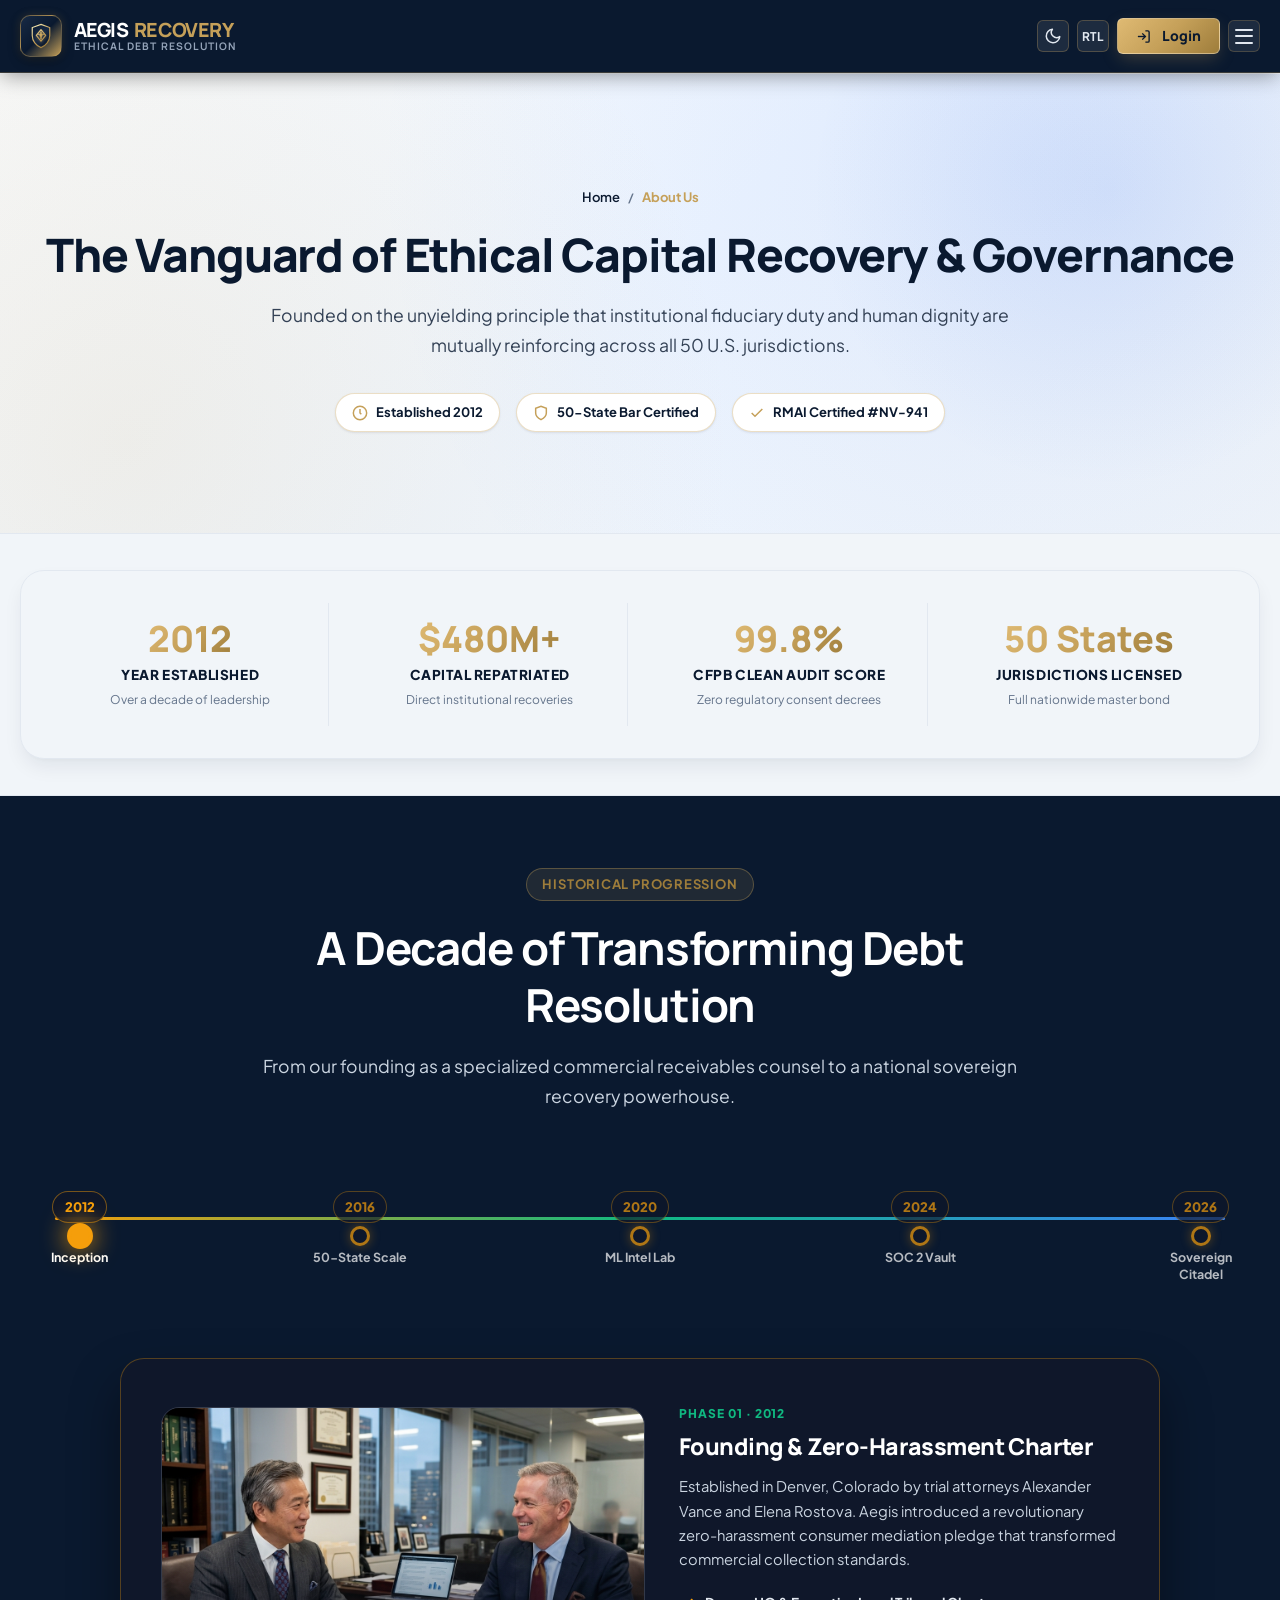
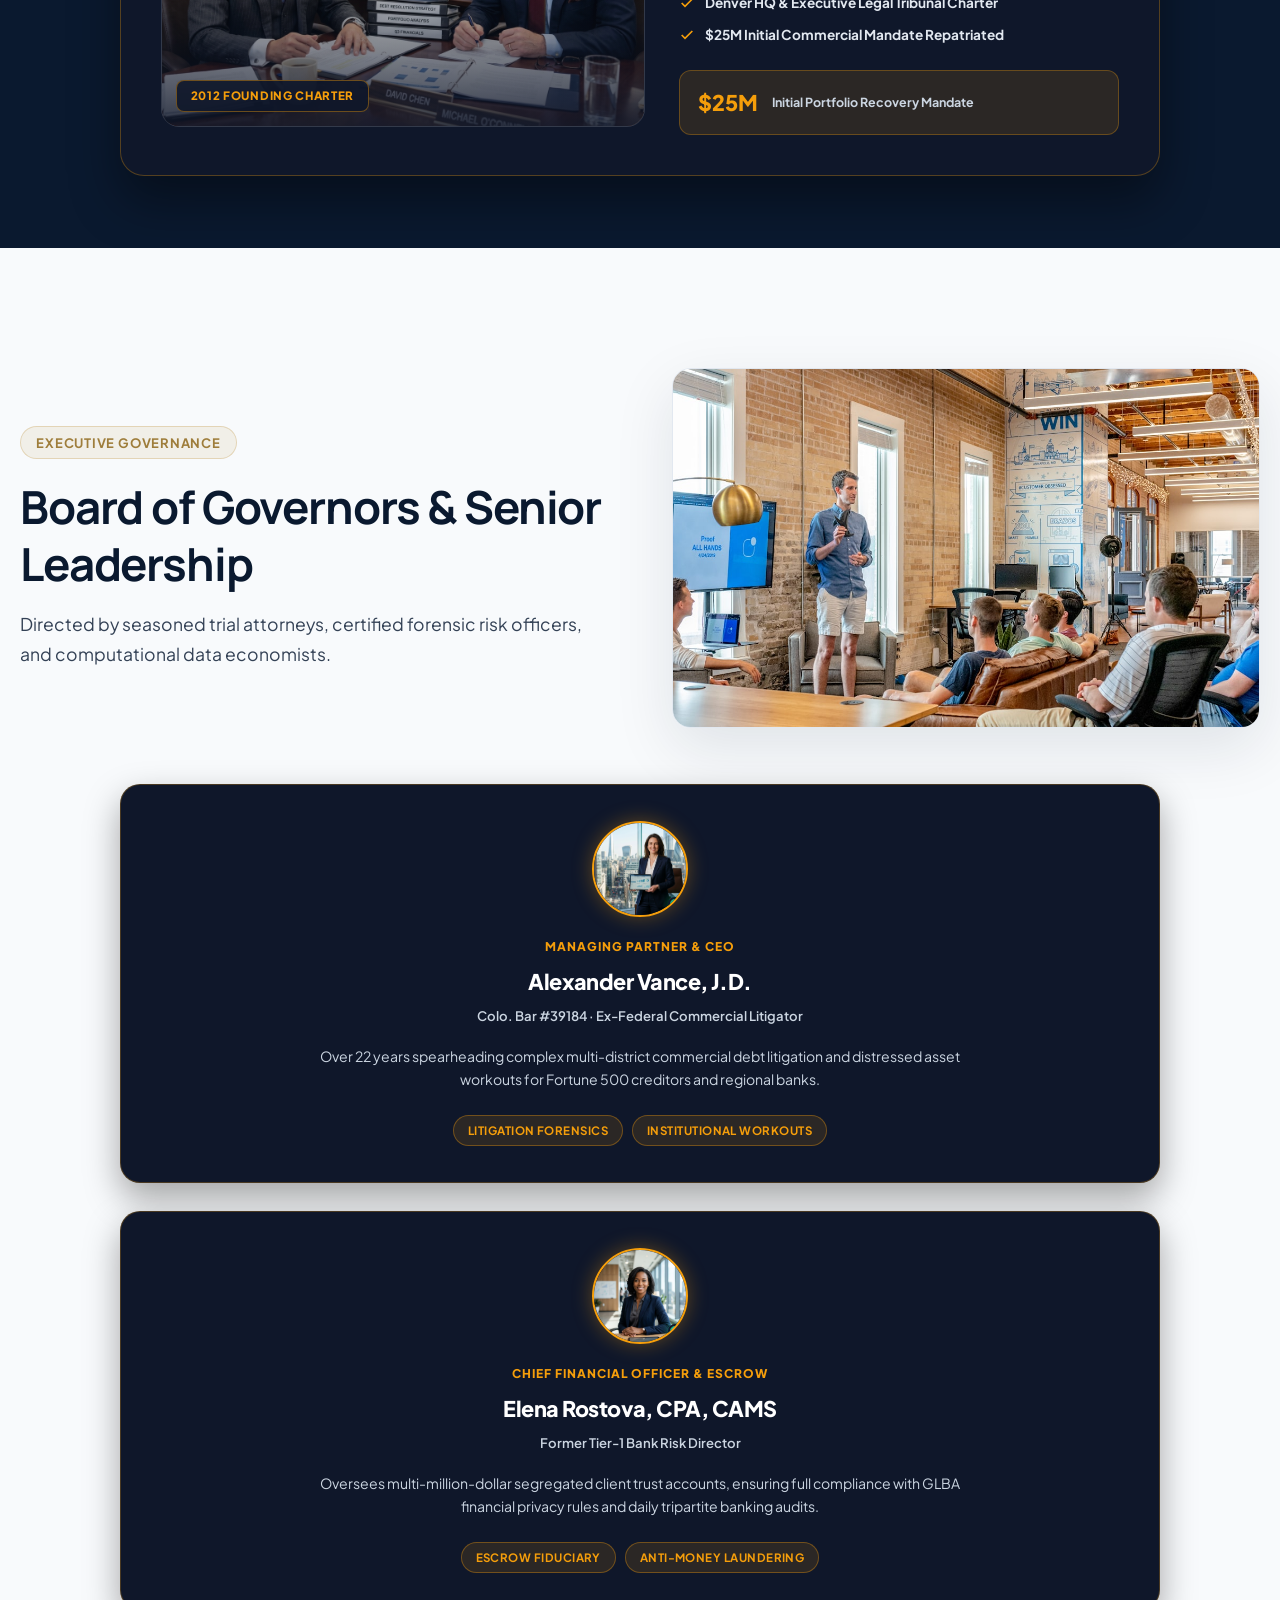
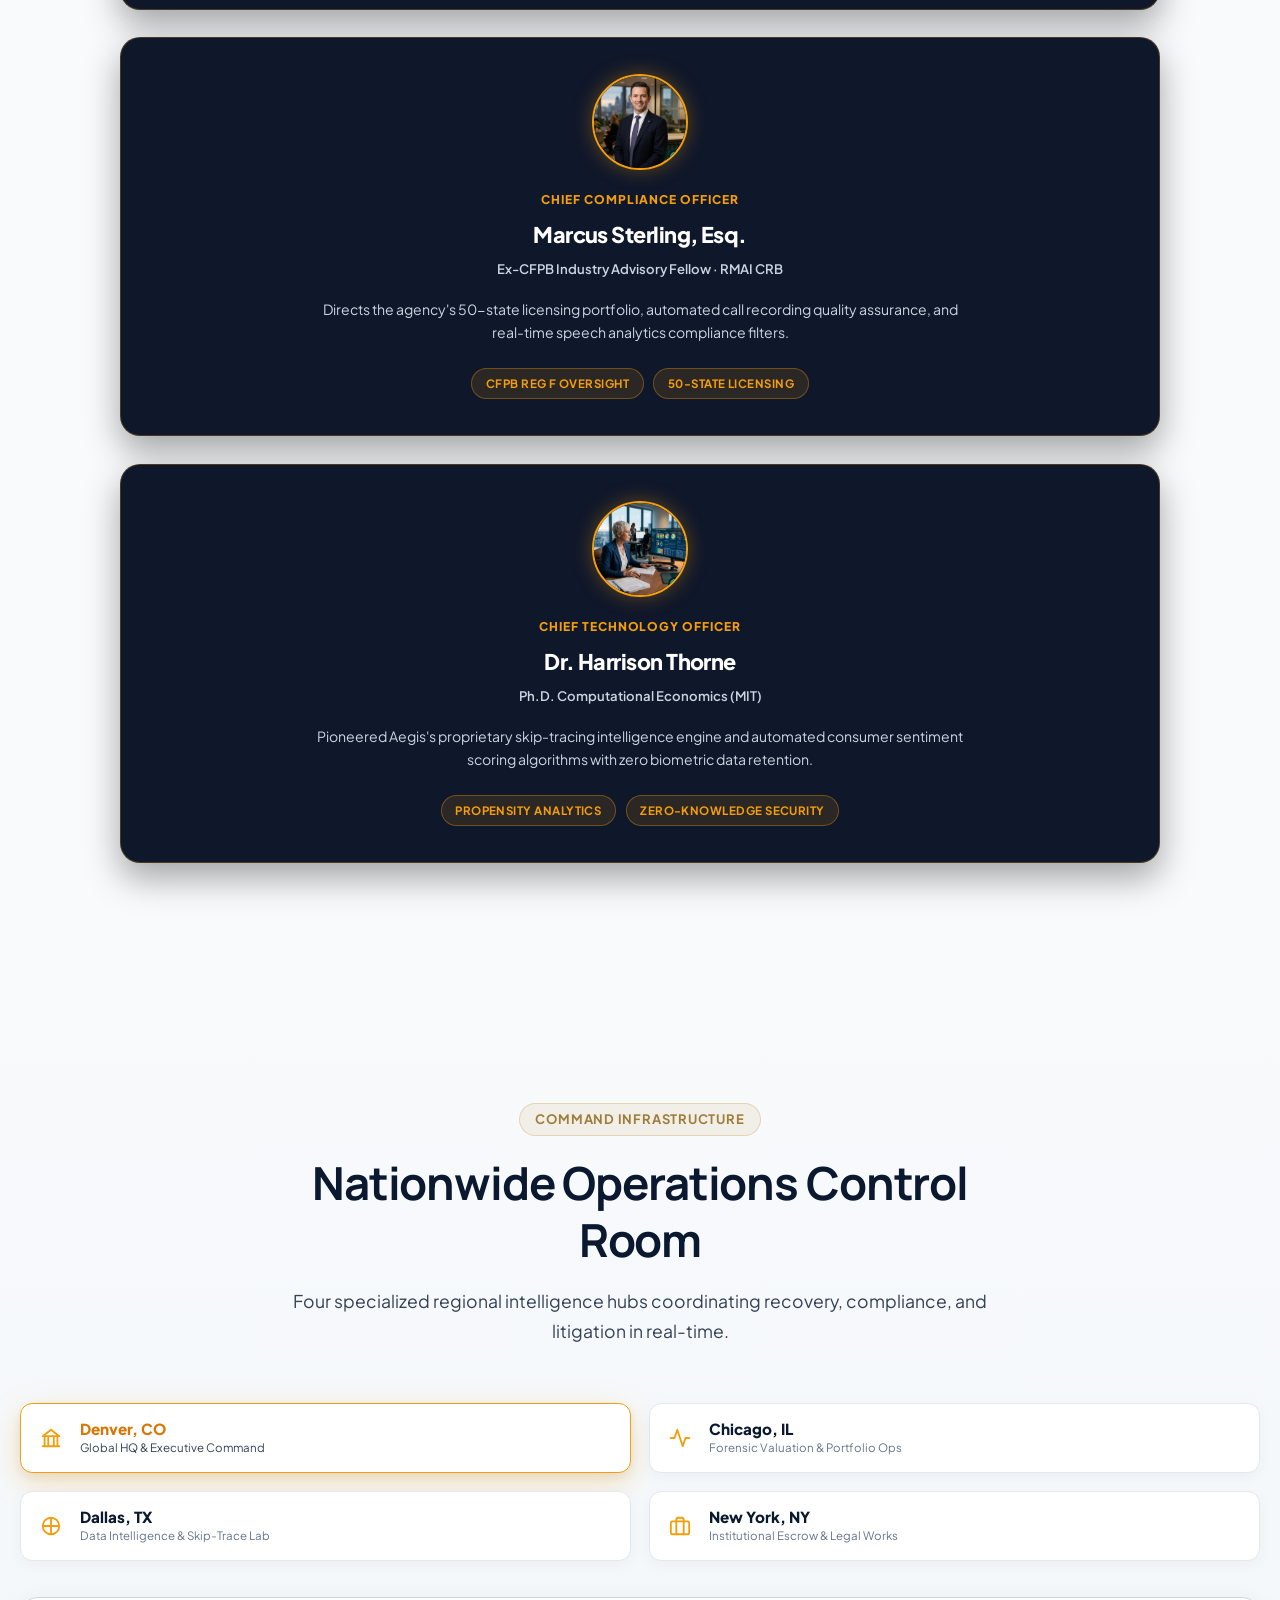
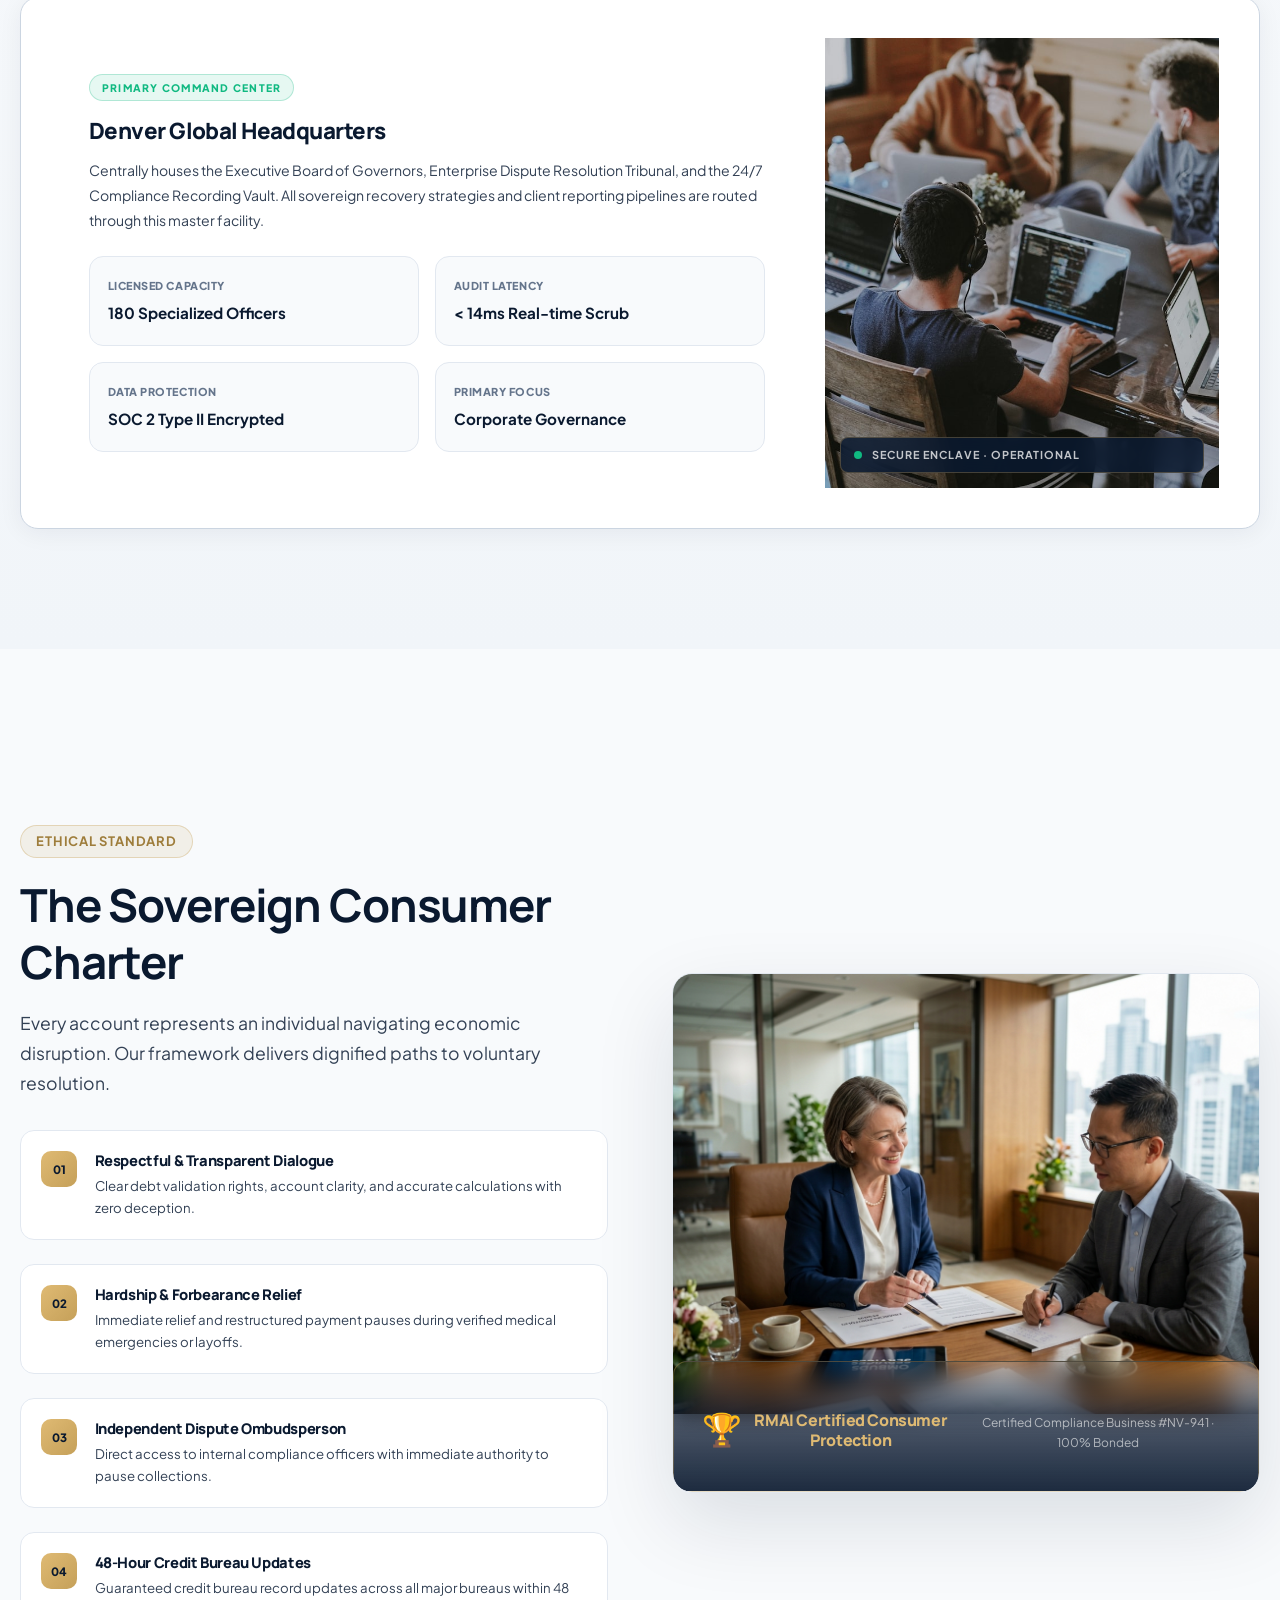
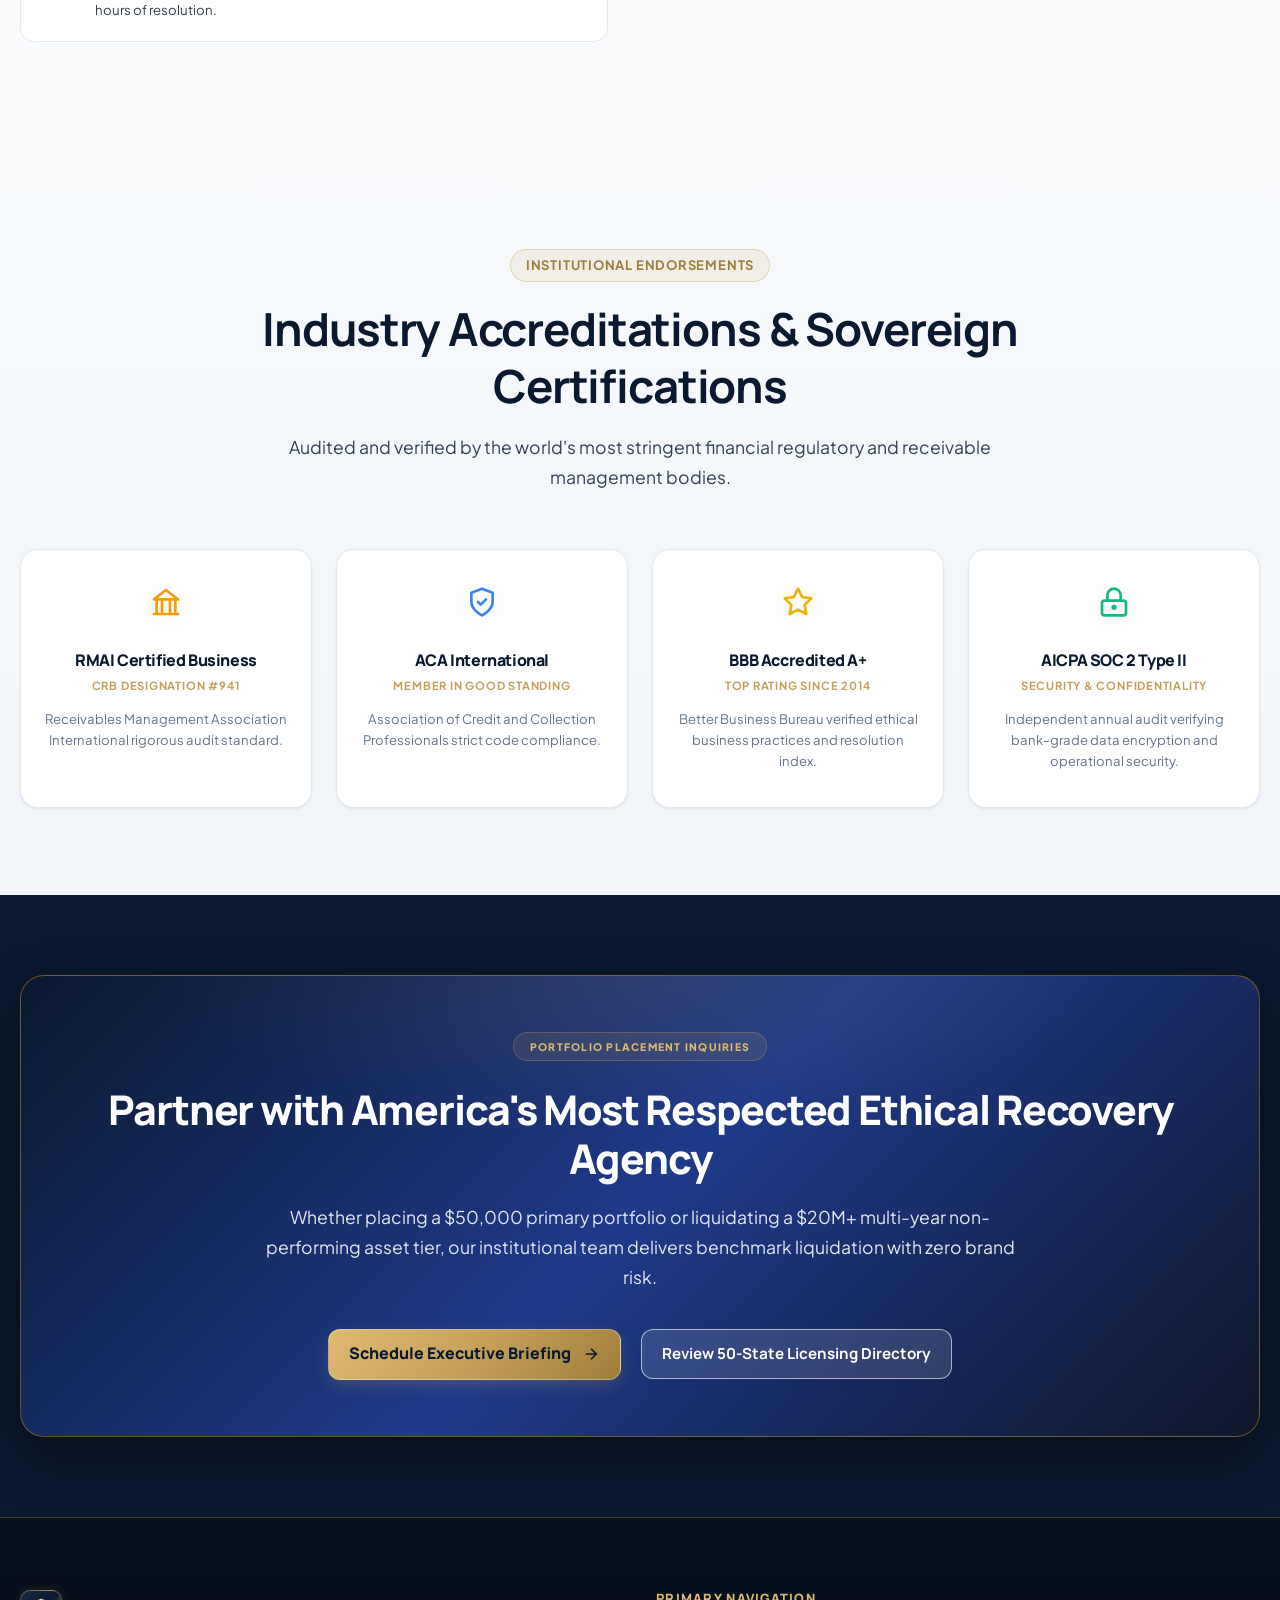
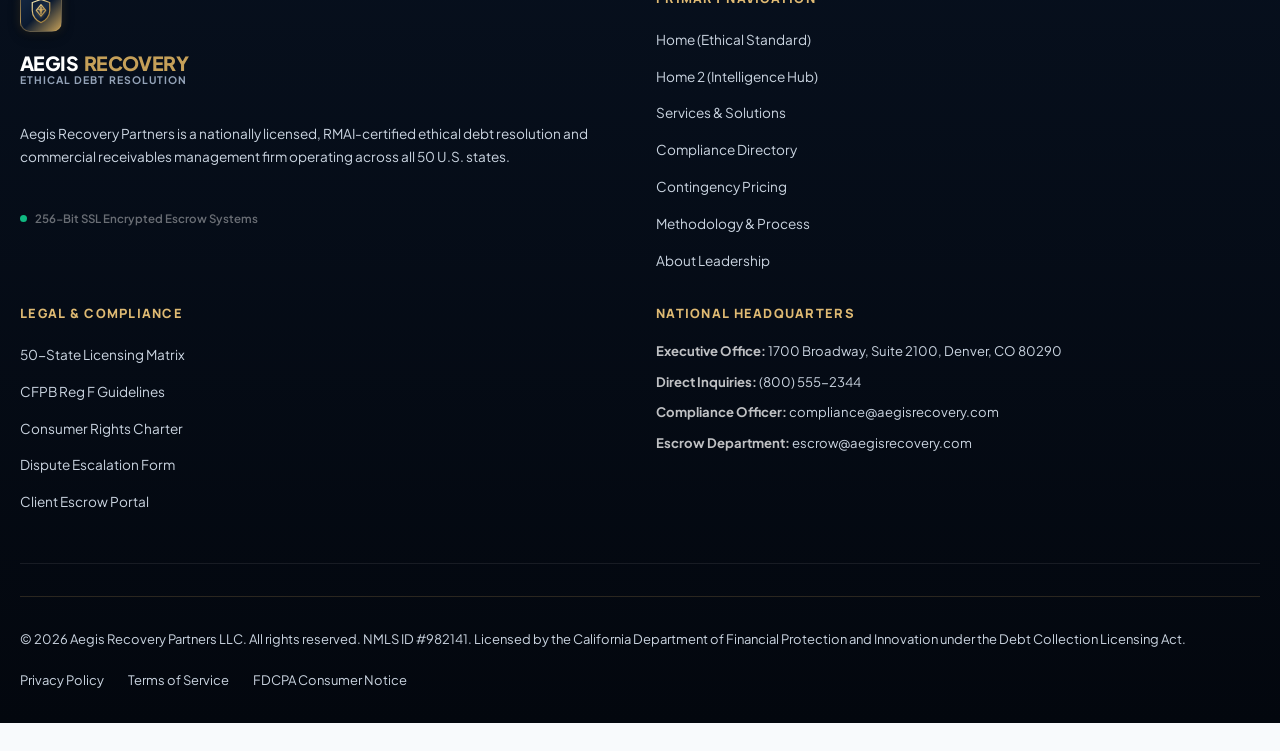
==== commit 818cad77: "first commit" ====
--- a/about.html
+++ b/about.html
@@ -1,9 +1,11 @@
 <!DOCTYPE html>
 <html lang="en" data-theme="light" dir="ltr">
+
 <head>
   <meta charset="UTF-8">
   <meta name="viewport" content="width=device-width, initial-scale=1.0">
-  <meta name="description" content="About Aegis Recovery Partners — Established 2012. Our sovereign leadership, governance pillars, executive command hubs, and ethical consumer charter.">
+  <meta name="description"
+    content="About Aegis Recovery Partners — Established 2012. Our sovereign leadership, governance pillars, executive command hubs, and ethical consumer charter.">
   <title>About Our Firm &amp; Leadership | Aegis Recovery Partners</title>
 
   <!-- Favicon -->
@@ -12,7 +14,7 @@
   <link rel="stylesheet" href="assets/css/style.css?v=302">
   <link rel="stylesheet" href="assets/css/responsive.css?v=302">
   <script>
-    window.toggleMobileMenu = function(e) {
+    window.toggleMobileMenu = function (e) {
       if (e) {
         if (e.preventDefault) e.preventDefault();
         if (e.stopPropagation) e.stopPropagation();
@@ -26,7 +28,7 @@
       if (isOpen) {
         drawer.classList.remove('is-open', 'active');
         if (overlay) overlay.classList.remove('is-open', 'active');
-        hamburgers.forEach(function(btn) {
+        hamburgers.forEach(function (btn) {
           btn.classList.remove('is-active', 'active');
           btn.setAttribute('aria-expanded', 'false');
         });
@@ -34,7 +36,7 @@
       } else {
         drawer.classList.add('is-open', 'active');
         if (overlay) overlay.classList.add('is-open', 'active');
-        hamburgers.forEach(function(btn) {
+        hamburgers.forEach(function (btn) {
           btn.classList.add('is-active', 'active');
           btn.setAttribute('aria-expanded', 'true');
         });
@@ -42,7 +44,7 @@
       }
 
       var dropdownTargets = drawer.querySelectorAll('.mobile-nav-item, .has-dropdown, .has-submenu, .mobile-submenu, .mobile-dropdown-toggle');
-      dropdownTargets.forEach(function(item) {
+      dropdownTargets.forEach(function (item) {
         item.classList.remove('is-expanded', 'active', 'show', 'open');
       });
     };
@@ -57,6 +59,7 @@
       overflow-x: auto !important;
       -webkit-overflow-scrolling: touch !important;
     }
+
     .stepper-track-line {
       position: absolute !important;
       top: 50px !important;
@@ -68,6 +71,7 @@
       z-index: 1 !important;
       border-radius: 9999px !important;
     }
+
     .stepper-nodes-grid {
       position: relative !important;
       z-index: 2 !important;
@@ -78,6 +82,7 @@
       margin: 0 !important;
       padding: 0 !important;
     }
+
     .stepper-node {
       display: flex !important;
       flex-direction: column !important;
@@ -90,10 +95,12 @@
       text-align: center !important;
       flex-shrink: 0 !important;
     }
+
     .stepper-node:hover,
     .stepper-node.active {
       opacity: 1 !important;
     }
+
     .node-year {
       font-size: 0.82rem !important;
       font-weight: 800 !important;
@@ -104,6 +111,7 @@
       border: 1px solid rgba(245, 158, 11, 0.45) !important;
       white-space: nowrap !important;
     }
+
     .node-dot {
       width: 20px !important;
       height: 20px !important;
@@ -113,11 +121,13 @@
       box-shadow: 0 0 12px rgba(245, 158, 11, 0.5) !important;
       transition: all 0.3s ease !important;
     }
+
     .stepper-node.active .node-dot {
       background: #F59E0B !important;
       transform: scale(1.3) !important;
       box-shadow: 0 0 20px #F59E0B !important;
     }
+
     .node-label {
       font-size: 0.78rem !important;
       font-weight: 700 !important;
@@ -131,6 +141,7 @@
       max-width: 1040px !important;
       margin: 0 auto !important;
     }
+
     .milestone-panel-card {
       display: none !important;
       grid-template-columns: 1.1fr 1fr !important;
@@ -143,14 +154,24 @@
       box-shadow: 0 25px 50px rgba(0, 0, 0, 0.4) !important;
       transition: all 0.4s ease !important;
     }
+
     .milestone-panel-card.active {
       display: grid !important;
       animation: fadeInMilestone 0.4s ease forwards !important;
     }
+
     @keyframes fadeInMilestone {
-      from { opacity: 0; transform: translateY(10px); }
-      to { opacity: 1; transform: translateY(0); }
-    }
+      from {
+        opacity: 0;
+        transform: translateY(10px);
+      }
+
+      to {
+        opacity: 1;
+        transform: translateY(0);
+      }
+    }
+
     .milestone-card-media {
       position: relative !important;
       border-radius: 18px !important;
@@ -158,17 +179,20 @@
       height: 320px !important;
       border: 1px solid rgba(255, 255, 255, 0.15) !important;
     }
+
     .milestone-img {
       width: 100% !important;
       height: 100% !important;
       object-fit: cover !important;
       display: block !important;
     }
+
     .milestone-media-overlay {
       position: absolute !important;
       inset: 0 !important;
       background: linear-gradient(180deg, transparent 40%, rgba(15, 23, 42, 0.85) 100%) !important;
     }
+
     .milestone-badge-tag {
       position: absolute !important;
       bottom: 14px !important;
@@ -182,6 +206,7 @@
       padding: 0.35rem 0.85rem !important;
       border-radius: 8px !important;
     }
+
     .milestone-phase-num {
       display: inline-block !important;
       font-size: 0.75rem !important;
@@ -190,6 +215,7 @@
       letter-spacing: 0.08em !important;
       margin-bottom: 0.5rem !important;
     }
+
     .milestone-card-title {
       font-size: 1.45rem !important;
       font-weight: 900 !important;
@@ -197,18 +223,21 @@
       margin-bottom: 0.85rem !important;
       line-height: 1.25 !important;
     }
+
     .milestone-card-text {
       font-size: 0.92rem !important;
       color: #94A3B8 !important;
       line-height: 1.65 !important;
       margin-bottom: 1.25rem !important;
     }
+
     .milestone-highlights-list {
       display: flex !important;
       flex-direction: column !important;
       gap: 0.6rem !important;
       margin-bottom: 1.5rem !important;
     }
+
     .m-highlight-item {
       display: flex !important;
       align-items: center !important;
@@ -217,6 +246,7 @@
       font-weight: 700 !important;
       color: #E2E8F0 !important;
     }
+
     .milestone-metric-pill {
       display: flex !important;
       align-items: center !important;
@@ -229,12 +259,14 @@
       box-sizing: border-box !important;
       flex-wrap: wrap !important;
     }
+
     .milestone-metric-pill .metric-num {
       font-size: 1.35rem !important;
       font-weight: 900 !important;
       color: #F59E0B !important;
       flex-shrink: 0 !important;
     }
+
     .milestone-metric-pill .metric-label {
       font-size: 0.78rem !important;
       font-weight: 700 !important;
@@ -243,14 +275,17 @@
       flex: 1 !important;
       min-width: 130px !important;
     }
+
     @media (max-width: 900px) {
       .milestone-panel-card.active {
         grid-template-columns: 1fr !important;
         gap: 2rem !important;
       }
+
       .milestone-card-media {
         height: 240px !important;
       }
+
       .stepper-nodes-grid {
         display: grid !important;
         grid-template-columns: repeat(5, 1fr) !important;
@@ -259,6 +294,7 @@
         align-items: flex-start !important;
         width: 100% !important;
       }
+
       .stepper-node {
         display: flex !important;
         flex-direction: column !important;
@@ -267,26 +303,31 @@
         gap: 0.2rem !important;
         min-width: 0 !important;
       }
+
       .stepper-node .node-year {
         font-size: 0.72rem !important;
       }
+
       .stepper-node .node-label {
         font-size: 0.55rem !important;
         line-height: 1.15 !important;
         text-align: center !important;
         word-break: normal !important;
       }
+
       .stepper-node-dot {
         width: 28px !important;
         height: 28px !important;
         font-size: 0.7rem !important;
       }
+
       .stepper-node-lbl {
         font-size: 0.58rem !important;
         line-height: 1.15 !important;
         text-align: center !important;
         word-break: break-word !important;
       }
+
       .stepper-track-line {
         display: none !important;
       }
@@ -300,6 +341,7 @@
       max-width: 1040px !important;
       margin: 3rem auto 0 !important;
     }
+
     .leader-dossier-card {
       background: #0F172A !important;
       border: 1.5px solid rgba(245, 158, 11, 0.25) !important;
@@ -316,11 +358,13 @@
       box-shadow: 0 15px 35px rgba(0, 0, 0, 0.35) !important;
       transition: transform 0.35s ease, border-color 0.35s ease, box-shadow 0.35s ease !important;
     }
+
     .leader-dossier-card:hover {
       transform: translateY(-4px) !important;
       border-color: #F59E0B !important;
       box-shadow: 0 25px 45px rgba(245, 158, 11, 0.25) !important;
     }
+
     .leader-avatar-wrapper {
       position: relative !important;
       flex-shrink: 0 !important;
@@ -332,12 +376,14 @@
       box-shadow: 0 0 20px rgba(245, 158, 11, 0.35) !important;
       margin: 0 auto !important;
     }
+
     .leader-avatar-img {
       width: 100% !important;
       height: 100% !important;
       object-fit: cover !important;
       display: block !important;
     }
+
     .leader-status-indicator {
       position: absolute !important;
       bottom: 4px !important;
@@ -349,6 +395,7 @@
       border-radius: 50% !important;
       box-shadow: 0 0 8px rgba(16, 185, 129, 0.6) !important;
     }
+
     .leader-profile {
       width: 100% !important;
       text-align: center !important;
@@ -357,6 +404,7 @@
       align-items: center !important;
       justify-content: center !important;
     }
+
     .leader-title-tag {
       display: inline-block !important;
       font-size: 0.75rem !important;
@@ -367,6 +415,7 @@
       margin-bottom: 0.4rem !important;
       text-align: center !important;
     }
+
     .leader-name {
       font-family: inherit !important;
       font-size: 1.35rem !important;
@@ -376,6 +425,7 @@
       text-align: center !important;
       line-height: 1.25 !important;
     }
+
     .leader-credentials {
       font-size: 0.82rem !important;
       color: #94A3B8 !important;
@@ -384,6 +434,7 @@
       font-weight: 600 !important;
       text-align: center !important;
     }
+
     .leader-bio {
       font-size: 0.88rem !important;
       color: #CBD5E1 !important;
@@ -392,6 +443,7 @@
       text-align: center !important;
       max-width: 650px !important;
     }
+
     .leader-disciplines {
       display: flex !important;
       justify-content: center !important;
@@ -401,6 +453,7 @@
       width: 100% !important;
       margin: 0 auto !important;
     }
+
     .discipline-badge {
       font-size: 0.72rem !important;
       font-weight: 700 !important;
@@ -414,24 +467,30 @@
       justify-content: center !important;
       text-align: center !important;
     }
+
     @media (max-width: 900px) {
       .leadership-dossier-grid {
         grid-template-columns: 1fr !important;
       }
+
       .leader-dossier-card {
         padding: 1.75rem 1.25rem !important;
       }
     }
+
     @media (max-width: 480px) {
       .leader-dossier-card {
         padding: 1.5rem 1rem !important;
       }
+
       .leader-name {
         font-size: 1.2rem !important;
       }
+
       .leader-bio {
         font-size: 0.82rem !important;
       }
+
       .leader-avatar-wrapper {
         width: 80px !important;
         height: 80px !important;
@@ -443,9 +502,10 @@
       display: grid !important;
       grid-template-columns: 320px 1fr !important;
       gap: 2.5rem !important;
-      align-items: center !important;
+      align-items: stretch !important;
       margin-top: 3.25rem !important;
     }
+
     .command-hubs-nav {
       display: flex !important;
       flex-direction: column !important;
@@ -453,9 +513,11 @@
       gap: 1.15rem !important;
       width: 100% !important;
     }
+
     .command-hub-btn {
       display: flex !important;
       align-items: center !important;
+      justify-content: flex-start !important;
       gap: 1.15rem !important;
       padding: 1.25rem 1.4rem !important;
       background: var(--bg-surface) !important;
@@ -468,42 +530,102 @@
       width: 100% !important;
       box-sizing: border-box !important;
     }
+
+    .hub-btn-icon {
+      flex-shrink: 0 !important;
+      margin: 0 !important;
+      display: flex !important;
+      align-items: center !important;
+      justify-content: center !important;
+    }
+
+    .hub-btn-info {
+      display: flex !important;
+      flex-direction: column !important;
+      align-items: flex-start !important;
+      justify-content: center !important;
+      text-align: left !important;
+      margin: 0 !important;
+      gap: 3px !important;
+    }
+
+    .hub-city {
+      display: block !important;
+      font-size: 0.95rem !important;
+      font-weight: 800 !important;
+      color: var(--text-main) !important;
+      text-align: left !important;
+      margin: 0 !important;
+      line-height: 1.25 !important;
+    }
+
+    .command-hub-btn.active .hub-city {
+      color: #D97706 !important;
+    }
+
+    .hub-type {
+      display: block !important;
+      font-size: 0.72rem !important;
+      color: var(--text-muted) !important;
+      text-align: left !important;
+      margin: 0 !important;
+      line-height: 1.3 !important;
+    }
+
+    .command-hub-btn.active .hub-type {
+      color: #334155 !important;
+    }
+
     .command-hub-btn:hover {
       border-color: #F59E0B !important;
       transform: translateY(-2px) !important;
       box-shadow: 0 8px 25px rgba(245, 158, 11, 0.15) !important;
     }
+
     .command-hub-btn.active {
       background: #FFFFFF !important;
       border-color: #F59E0B !important;
       box-shadow: 0 10px 30px rgba(245, 158, 11, 0.25), 0 4px 12px rgba(0, 0, 0, 0.08) !important;
     }
+
     html[data-theme="dark"] .command-hub-btn {
       background: #0F172A !important;
       border-color: rgba(255, 255, 255, 0.12) !important;
     }
+
     html[data-theme="dark"] .command-hub-btn.active {
       background: #1E293B !important;
       border-color: #F59E0B !important;
       box-shadow: 0 10px 30px rgba(245, 158, 11, 0.3) !important;
     }
-    @media (max-width: 1024px) {
+
+    html[data-theme="dark"] .command-hub-btn.active .hub-type {
+      color: #CBD5E1 !important;
+    }
+
+    @media (max-width: 1280px) {
       .command-room-arena {
         grid-template-columns: 1fr !important;
-        gap: 2rem !important;
-      }
+        gap: 2.25rem !important;
+        margin-top: 2.5rem !important;
+      }
+
       .command-hubs-nav {
         display: grid !important;
         grid-template-columns: repeat(2, 1fr) !important;
-        gap: 1rem !important;
-      }
-    }
-    @media (max-width: 600px) {
+        gap: 1.15rem !important;
+      }
+    }
+
+    @media (max-width: 640px) {
       .command-hubs-nav {
         grid-template-columns: 1fr !important;
-      }
+        gap: 0.85rem !important;
+      }
+
       .command-hub-btn {
-        padding: 1rem 1.15rem !important;
+        padding: 0.95rem 1.15rem !important;
+        border-radius: 12px !important;
       }
     }
 
@@ -516,12 +638,14 @@
       text-align: center !important;
       box-shadow: 0 20px 50px rgba(0, 0, 0, 0.4) !important;
     }
+
     .about-cta-title {
       color: #FFFFFF !important;
       font-size: clamp(1.8rem, 3.2vw, 2.6rem) !important;
       font-weight: 800 !important;
       margin-bottom: 1.25rem !important;
     }
+
     .about-cta-desc {
       color: #E2E8F0 !important;
       font-size: 1.1rem !important;
@@ -530,6 +654,7 @@
       margin: 0 auto 2.25rem auto !important;
       opacity: 1 !important;
     }
+
     .about-cta-buttons {
       display: flex !important;
       align-items: center !important;
@@ -537,6 +662,7 @@
       gap: 1.25rem !important;
       flex-wrap: wrap !important;
     }
+
     .about-cta-buttons .btn,
     .about-cta-buttons .btn-outline-white,
     .about-cta-buttons .btn-gold {
@@ -550,6 +676,7 @@
       word-break: normal !important;
       border-radius: 12px !important;
     }
+
     .about-cta-buttons .btn-outline-white {
       background: rgba(255, 255, 255, 0.12) !important;
       color: #FFFFFF !important;
@@ -560,6 +687,7 @@
       align-items: center !important;
       justify-content: center !important;
     }
+
     .about-cta-buttons .btn-outline-white span {
       background: transparent !important;
       border: none !important;
@@ -567,34 +695,96 @@
       display: inline !important;
       padding: 0 !important;
     }
+
     .about-cta-buttons .btn-outline-white:hover {
       background: #FFFFFF !important;
       color: #0A192F !important;
       border-color: #FFFFFF !important;
       box-shadow: 0 0 20px rgba(255, 255, 255, 0.4) !important;
     }
+
     .about-cta-buttons .btn-outline-white:hover span {
       color: #0A192F !important;
     }
 
-    /* Command Hub Telemetry High Contrast */
+    /* Command Hub Telemetry High Contrast & Precision Alignment */
+    .command-display-panel {
+      display: grid !important;
+      grid-template-columns: 1.3fr 0.7fr !important;
+      gap: 2rem !important;
+    }
+
+    .command-telemetry-grid {
+      display: grid !important;
+      grid-template-columns: repeat(2, minmax(0, 1fr)) !important;
+      gap: 1rem !important;
+      margin-top: 1.5rem !important;
+      width: 100% !important;
+    }
+
+    .telemetry-box {
+      display: flex !important;
+      flex-direction: column !important;
+      justify-content: center !important;
+      padding: 1rem 1.15rem !important;
+      border-radius: 14px !important;
+      min-height: 90px !important;
+      box-sizing: border-box !important;
+      text-align: left !important;
+      transition: all 0.25s ease !important;
+    }
+
+    [dir="rtl"] .telemetry-box {
+      text-align: right !important;
+    }
+
     .command-display-panel .telemetry-lbl {
       color: #CBD5E1 !important;
-      font-size: 0.72rem !important;
+      font-size: 0.68rem !important;
       font-weight: 800 !important;
       text-transform: uppercase !important;
-      letter-spacing: 0.06em !important;
-    }
+      letter-spacing: 0.05em !important;
+      line-height: 1.25 !important;
+      margin-bottom: 0.4rem !important;
+      white-space: normal !important;
+      overflow: visible !important;
+      text-overflow: clip !important;
+    }
+
     .command-display-panel .telemetry-val {
       color: #FFFFFF !important;
       font-size: 0.95rem !important;
-      font-weight: 800 !important;
-    }
+      font-weight: 700 !important;
+      line-height: 1.35 !important;
+      word-break: normal !important;
+      overflow-wrap: break-word !important;
+      hyphens: none !important;
+      -webkit-hyphens: none !important;
+      margin: 0 !important;
+    }
+
     [data-theme="light"] .command-display-panel .telemetry-lbl {
-      color: #475569 !important;
-    }
+      color: #64748B !important;
+    }
+
     [data-theme="light"] .command-display-panel .telemetry-val {
       color: #0A192F !important;
+    }
+
+    @media (max-width: 850px) {
+      .command-display-panel {
+        grid-template-columns: 1fr !important;
+      }
+
+      .command-telemetry-grid {
+        grid-template-columns: 1fr !important;
+        gap: 0.75rem !important;
+      }
+
+      .telemetry-box {
+        min-height: auto !important;
+        padding: 0.9rem 1.1rem !important;
+      }
     }
 
     @media (max-width: 767px) {
@@ -602,6 +792,7 @@
         grid-template-columns: 1fr !important;
         gap: 2.25rem !important;
       }
+
       .footer-contact-info p {
         word-break: break-word !important;
         overflow-wrap: break-word !important;
@@ -613,12 +804,15 @@
 <body>
 
   <!-- PAGE PRELOADER -->
-  <div id="pagePreloader" style="position: fixed; inset: 0; z-index: 999999; background-color: #0A192F; display: flex; flex-direction: column; align-items: center; justify-content: center; gap: 1.25rem;">
+  <div id="pagePreloader"
+    style="position: fixed; inset: 0; z-index: 999999; background-color: #0A192F; display: flex; flex-direction: column; align-items: center; justify-content: center; gap: 1.25rem;">
     <div class="preloader-spinner-ring"></div>
     <div class="preloader-brand-box">
       <div class="preloader-text-brand">AEGIS <span class="gold-accent">RECOVERY</span></div>
     </div>
-    <div class="preloader-bar-track"><div class="preloader-bar-fill"></div></div>
+    <div class="preloader-bar-track">
+      <div class="preloader-bar-fill"></div>
+    </div>
   </div>
   <!-- ========================================================================= -->
   <!-- SITE HEADER & GLOBAL NAVIGATION                                           -->
@@ -627,15 +821,22 @@
     <div class="container">
       <nav class="navbar" aria-label="Main Navigation">
         <a href="index.html" class="nav-brand">
-          <div class="brand-emblem"><img src="assets/images/icons/logo.svg" alt="Aegis Logo" width="28" height="28"></div>
-          <div class="brand-text"><span class="brand-title">AEGIS <span class="gold-accent">RECOVERY</span></span><span class="brand-subtitle">Ethical Debt Resolution</span></div>
+          <div class="brand-emblem"><img src="assets/images/icons/logo.svg" alt="Aegis Logo" width="28" height="28">
+          </div>
+          <div class="brand-text"><span class="brand-title">AEGIS <span class="gold-accent">RECOVERY</span></span><span
+              class="brand-subtitle">Ethical Debt Resolution</span></div>
         </a>
         <ul class="nav-menu" id="navMenu">
           <li class="nav-item nav-dropdown">
             <a href="index.html" class="nav-link"><span>Home</span><span class="dropdown-arrow">▼</span></a>
             <div class="dropdown-menu">
-              <a href="index.html" class="dropdown-item"><div class="dropdown-item-content"><span class="dropdown-item-title">Home 1 — Ethical Recovery</span></div></a>
-              <a href="home-2.html" class="dropdown-item"><div class="dropdown-item-content"><span class="dropdown-item-title">Home 2 — Intelligence</span></div></a>
+              <a href="index.html" class="dropdown-item">
+                <div class="dropdown-item-content"><span class="dropdown-item-title">Home 1 — Ethical Recovery</span>
+                </div>
+              </a>
+              <a href="home-2.html" class="dropdown-item">
+                <div class="dropdown-item-content"><span class="dropdown-item-title">Home 2 — Intelligence</span></div>
+              </a>
             </div>
           </li>
           <li class="nav-item"><a href="about.html" class="nav-link active" aria-current="page">About</a></li>
@@ -647,10 +848,22 @@
           <li class="nav-item"><a href="dashboard.html" class="nav-link">Dashboard</a></li>
         </ul>
         <div class="nav-actions">
-          <button type="button" class="icon-btn theme-toggle-btn" aria-label="Toggle theme"><span class="theme-icon"><svg width="17" height="17" viewBox="0 0 24 24" fill="none" stroke="currentColor" stroke-width="2"><path d="M21 12.79A9 9 0 1 1 11.21 3 7 7 0 0 0 21 12.79z"></path></svg></span></button>
-          <button type="button" class="icon-btn rtl-toggle-btn" aria-label="Toggle direction"><span class="dir-label" style="font-size: 0.75rem; font-weight: 700;">RTL</span></button>
-          <a href="login.html" class="btn btn-gold btn-sm"><svg width="15" height="15" viewBox="0 0 24 24" fill="none" stroke="currentColor" stroke-width="2.2"><path d="M15 3h4a2 2 0 0 1 2 2v14a2 2 0 0 1-2 2h-4"></path><polyline points="10 17 15 12 10 7"></polyline><line x1="15" y1="12" x2="3" y2="12"></line></svg><span>Login</span></a>
-          <button type="button" class="hamburger-btn" id="hamburgerBtn" aria-label="Toggle menu" onclick="toggleMobileMenu(event)"><span class="hamburger-line"></span><span class="hamburger-line"></span><span class="hamburger-line"></span></button>
+          <button type="button" class="icon-btn theme-toggle-btn" aria-label="Toggle theme"><span
+              class="theme-icon"><svg width="17" height="17" viewBox="0 0 24 24" fill="none" stroke="currentColor"
+                stroke-width="2">
+                <path d="M21 12.79A9 9 0 1 1 11.21 3 7 7 0 0 0 21 12.79z"></path>
+              </svg></span></button>
+          <button type="button" class="icon-btn rtl-toggle-btn" aria-label="Toggle direction"><span class="dir-label"
+              style="font-size: 0.75rem; font-weight: 700;">RTL</span></button>
+          <a href="login.html" class="btn btn-gold btn-sm"><svg width="15" height="15" viewBox="0 0 24 24" fill="none"
+              stroke="currentColor" stroke-width="2.2">
+              <path d="M15 3h4a2 2 0 0 1 2 2v14a2 2 0 0 1-2 2h-4"></path>
+              <polyline points="10 17 15 12 10 7"></polyline>
+              <line x1="15" y1="12" x2="3" y2="12"></line>
+            </svg><span>Login</span></a>
+          <button type="button" class="hamburger-btn" id="hamburgerBtn" aria-label="Toggle menu"
+            onclick="toggleMobileMenu(event)"><span class="hamburger-line"></span><span
+              class="hamburger-line"></span><span class="hamburger-line"></span></button>
         </div>
       </nav>
     </div>
@@ -669,7 +882,8 @@
         </div>
       </a>
       <button type="button" class="icon-btn" id="drawerCloseBtn" aria-label="Close navigation menu">
-        <svg width="20" height="20" viewBox="0 0 24 24" fill="none" stroke="currentColor" stroke-width="2" stroke-linecap="round" stroke-linejoin="round">
+        <svg width="20" height="20" viewBox="0 0 24 24" fill="none" stroke="currentColor" stroke-width="2"
+          stroke-linecap="round" stroke-linejoin="round">
           <line x1="18" y1="6" x2="6" y2="18"></line>
           <line x1="6" y1="6" x2="18" y2="18"></line>
         </svg>
@@ -698,7 +912,11 @@
 
     <div class="mobile-drawer-footer">
       <a href="login.html" class="btn btn-gold btn-sm" style="width: 100%;">
-        <svg width="16" height="16" viewBox="0 0 24 24" fill="none" stroke="currentColor" stroke-width="2.2"><path d="M15 3h4a2 2 0 0 1 2 2v14a2 2 0 0 1-2 2h-4"></path><polyline points="10 17 15 12 10 7"></polyline><line x1="15" y1="12" x2="3" y2="12"></line></svg>
+        <svg width="16" height="16" viewBox="0 0 24 24" fill="none" stroke="currentColor" stroke-width="2.2">
+          <path d="M15 3h4a2 2 0 0 1 2 2v14a2 2 0 0 1-2 2h-4"></path>
+          <polyline points="10 17 15 12 10 7"></polyline>
+          <line x1="15" y1="12" x2="3" y2="12"></line>
+        </svg>
         <span>Portal Login</span>
       </a>
     </div>
@@ -718,20 +936,28 @@
 
         <h1 class="page-hero-title">The Vanguard of Ethical Capital Recovery &amp; Governance</h1>
         <p class="page-hero-desc">
-          Founded on the unyielding principle that institutional fiduciary duty and human dignity are mutually reinforcing across all 50 U.S. jurisdictions.
+          Founded on the unyielding principle that institutional fiduciary duty and human dignity are mutually
+          reinforcing across all 50 U.S. jurisdictions.
         </p>
 
         <div class="page-hero-badges">
           <div class="page-hero-badge">
-            <svg width="16" height="16" viewBox="0 0 24 24" fill="none" stroke="currentColor" stroke-width="2.2"><circle cx="12" cy="12" r="10"></circle><polyline points="12 6 12 12 14 14"></polyline></svg>
+            <svg width="16" height="16" viewBox="0 0 24 24" fill="none" stroke="currentColor" stroke-width="2.2">
+              <circle cx="12" cy="12" r="10"></circle>
+              <polyline points="12 6 12 12 14 14"></polyline>
+            </svg>
             <span>Established 2012</span>
           </div>
           <div class="page-hero-badge">
-            <svg width="16" height="16" viewBox="0 0 24 24" fill="none" stroke="currentColor" stroke-width="2.2"><path d="M12 22s8-4 8-10V5l-8-3-8 3v7c0 6 8 10 8 10z"></path></svg>
+            <svg width="16" height="16" viewBox="0 0 24 24" fill="none" stroke="currentColor" stroke-width="2.2">
+              <path d="M12 22s8-4 8-10V5l-8-3-8 3v7c0 6 8 10 8 10z"></path>
+            </svg>
             <span>50-State Bar Certified</span>
           </div>
           <div class="page-hero-badge">
-            <svg width="16" height="16" viewBox="0 0 24 24" fill="none" stroke="currentColor" stroke-width="2.2"><polyline points="20 6 9 17 4 12"></polyline></svg>
+            <svg width="16" height="16" viewBox="0 0 24 24" fill="none" stroke="currentColor" stroke-width="2.2">
+              <polyline points="20 6 9 17 4 12"></polyline>
+            </svg>
             <span>RMAI Certified #NV-941</span>
           </div>
         </div>
@@ -739,7 +965,8 @@
     </section>
 
     <!-- 02 · Live Chronometer HUD Metrics Strip -->
-    <section class="about-chronometer-strip" style="background: var(--bg-surface-alt); padding: 2.25rem 0; border-bottom: 1px solid var(--border-color);">
+    <section class="about-chronometer-strip"
+      style="background: var(--bg-surface-alt); padding: 2.25rem 0; border-bottom: 1px solid var(--border-color);">
       <div class="container reveal-fade-up">
         <div class="about-chronometer-hud">
           <div class="chrono-hud-cell">
@@ -769,12 +996,14 @@
     <!-- ========================================================================= -->
     <!-- 02 · 2012–2026 SOVEREIGN HISTORY & CONNECTED ROADMAP FLOW                 -->
     <!-- ========================================================================= -->
-    <section class="section section-lg history-timeline-section" id="historyTimeline" style="background: #0A192F; padding: 4.5rem 0;">
+    <section class="section section-lg history-timeline-section" id="historyTimeline"
+      style="background: #0A192F; padding: 4.5rem 0;">
       <div class="container">
         <div class="section-header text-center reveal-fade-up">
           <span class="section-tag">Historical Progression</span>
           <h2 class="section-title">A Decade of Transforming Debt Resolution</h2>
-          <p class="section-desc">From our founding as a specialized commercial receivables counsel to a national sovereign recovery powerhouse.</p>
+          <p class="section-desc">From our founding as a specialized commercial receivables counsel to a national
+            sovereign recovery powerhouse.</p>
         </div>
 
         <!-- Modern Horizontal Progress Stepper Tracker Bar -->
@@ -811,7 +1040,7 @@
 
         <!-- Timeline Milestone Showcase Panels -->
         <div class="timeline-milestones-container reveal-fade-up">
-          
+
           <!-- Milestone 1: 2012 -->
           <div class="milestone-panel-card active" id="milestone2012">
             <div class="milestone-card-media">
@@ -823,11 +1052,19 @@
               <span class="milestone-phase-num">PHASE 01 · 2012</span>
               <h3 class="milestone-card-title">Founding &amp; Zero-Harassment Charter</h3>
               <p class="milestone-card-text">
-                Established in Denver, Colorado by trial attorneys Alexander Vance and Elena Rostova. Aegis introduced a revolutionary zero-harassment consumer mediation pledge that transformed commercial collection standards.
+                Established in Denver, Colorado by trial attorneys Alexander Vance and Elena Rostova. Aegis introduced a
+                revolutionary zero-harassment consumer mediation pledge that transformed commercial collection
+                standards.
               </p>
               <div class="milestone-highlights-list">
-                <div class="m-highlight-item"><svg width="16" height="16" viewBox="0 0 24 24" fill="none" stroke="#F59E0B" stroke-width="2.5"><polyline points="20 6 9 17 4 12"/></svg><span>Denver HQ &amp; Executive Legal Tribunal Charter</span></div>
-                <div class="m-highlight-item"><svg width="16" height="16" viewBox="0 0 24 24" fill="none" stroke="#F59E0B" stroke-width="2.5"><polyline points="20 6 9 17 4 12"/></svg><span>$25M Initial Commercial Mandate Repatriated</span></div>
+                <div class="m-highlight-item"><svg width="16" height="16" viewBox="0 0 24 24" fill="none"
+                    stroke="#F59E0B" stroke-width="2.5">
+                    <polyline points="20 6 9 17 4 12" />
+                  </svg><span>Denver HQ &amp; Executive Legal Tribunal Charter</span></div>
+                <div class="m-highlight-item"><svg width="16" height="16" viewBox="0 0 24 24" fill="none"
+                    stroke="#F59E0B" stroke-width="2.5">
+                    <polyline points="20 6 9 17 4 12" />
+                  </svg><span>$25M Initial Commercial Mandate Repatriated</span></div>
               </div>
               <div class="milestone-metric-pill">
                 <span class="metric-num">$25M</span>
@@ -847,11 +1084,18 @@
               <span class="milestone-phase-num">PHASE 02 · 2016</span>
               <h3 class="milestone-card-title">50-State Legal Jurisdiction Licensing</h3>
               <p class="milestone-card-text">
-                Expanded operations nationwide, securing master litigation bonds, RMAI certification, and establishing local counsel partnerships across all 50 U.S. states to enforce post-judgment asset executions.
+                Expanded operations nationwide, securing master litigation bonds, RMAI certification, and establishing
+                local counsel partnerships across all 50 U.S. states to enforce post-judgment asset executions.
               </p>
               <div class="milestone-highlights-list">
-                <div class="m-highlight-item"><svg width="16" height="16" viewBox="0 0 24 24" fill="none" stroke="#F59E0B" stroke-width="2.5"><polyline points="20 6 9 17 4 12"/></svg><span>50 U.S. States Fully Bonded &amp; Licensed</span></div>
-                <div class="m-highlight-item"><svg width="16" height="16" viewBox="0 0 24 24" fill="none" stroke="#F59E0B" stroke-width="2.5"><polyline points="20 6 9 17 4 12"/></svg><span>RMAI Certified Business #NV-941</span></div>
+                <div class="m-highlight-item"><svg width="16" height="16" viewBox="0 0 24 24" fill="none"
+                    stroke="#F59E0B" stroke-width="2.5">
+                    <polyline points="20 6 9 17 4 12" />
+                  </svg><span>50 U.S. States Fully Bonded &amp; Licensed</span></div>
+                <div class="m-highlight-item"><svg width="16" height="16" viewBox="0 0 24 24" fill="none"
+                    stroke="#F59E0B" stroke-width="2.5">
+                    <polyline points="20 6 9 17 4 12" />
+                  </svg><span>RMAI Certified Business #NV-941</span></div>
               </div>
               <div class="milestone-metric-pill">
                 <span class="metric-num">50 States</span>
@@ -871,11 +1115,18 @@
               <span class="milestone-phase-num">PHASE 03 · 2020</span>
               <h3 class="milestone-card-title">Acoustic AI &amp; Skip-Trace Deployment</h3>
               <p class="milestone-card-text">
-                Opened the Dallas Forensic Skip-Trace &amp; Intel Lab. Deployed machine learning predictive models for instant asset discovery and real-time acoustic Reg F Speech AI tone auditing.
+                Opened the Dallas Forensic Skip-Trace &amp; Intel Lab. Deployed machine learning predictive models for
+                instant asset discovery and real-time acoustic Reg F Speech AI tone auditing.
               </p>
               <div class="milestone-highlights-list">
-                <div class="m-highlight-item"><svg width="16" height="16" viewBox="0 0 24 24" fill="none" stroke="#F59E0B" stroke-width="2.5"><polyline points="20 6 9 17 4 12"/></svg><span>Live Acoustic Reg F 7-in-7 Speech AI Auditing</span></div>
-                <div class="m-highlight-item"><svg width="16" height="16" viewBox="0 0 24 24" fill="none" stroke="#F59E0B" stroke-width="2.5"><polyline points="20 6 9 17 4 12"/></svg><span>3.2x Accelerated Liquidation Velocity</span></div>
+                <div class="m-highlight-item"><svg width="16" height="16" viewBox="0 0 24 24" fill="none"
+                    stroke="#F59E0B" stroke-width="2.5">
+                    <polyline points="20 6 9 17 4 12" />
+                  </svg><span>Live Acoustic Reg F 7-in-7 Speech AI Auditing</span></div>
+                <div class="m-highlight-item"><svg width="16" height="16" viewBox="0 0 24 24" fill="none"
+                    stroke="#F59E0B" stroke-width="2.5">
+                    <polyline points="20 6 9 17 4 12" />
+                  </svg><span>3.2x Accelerated Liquidation Velocity</span></div>
               </div>
               <div class="milestone-metric-pill">
                 <span class="metric-num">3.2x</span>
@@ -895,11 +1146,18 @@
               <span class="milestone-phase-num">PHASE 04 · 2024</span>
               <h3 class="milestone-card-title">SOC 2 Type II Encrypted Placement Vault</h3>
               <p class="milestone-card-text">
-                Achieved SOC 2 Type II compliance and launched the 256-bit encrypted Client Placement Enclave, guaranteeing segregated FDIC escrow trust accounts and 48-hour wire remittance.
+                Achieved SOC 2 Type II compliance and launched the 256-bit encrypted Client Placement Enclave,
+                guaranteeing segregated FDIC escrow trust accounts and 48-hour wire remittance.
               </p>
               <div class="milestone-highlights-list">
-                <div class="m-highlight-item"><svg width="16" height="16" viewBox="0 0 24 24" fill="none" stroke="#F59E0B" stroke-width="2.5"><polyline points="20 6 9 17 4 12"/></svg><span>SOC 2 Type II Certified Data Security</span></div>
-                <div class="m-highlight-item"><svg width="16" height="16" viewBox="0 0 24 24" fill="none" stroke="#F59E0B" stroke-width="2.5"><polyline points="20 6 9 17 4 12"/></svg><span>48-Hour FDIC Segregated Escrow Remit</span></div>
+                <div class="m-highlight-item"><svg width="16" height="16" viewBox="0 0 24 24" fill="none"
+                    stroke="#F59E0B" stroke-width="2.5">
+                    <polyline points="20 6 9 17 4 12" />
+                  </svg><span>SOC 2 Type II Certified Data Security</span></div>
+                <div class="m-highlight-item"><svg width="16" height="16" viewBox="0 0 24 24" fill="none"
+                    stroke="#F59E0B" stroke-width="2.5">
+                    <polyline points="20 6 9 17 4 12" />
+                  </svg><span>48-Hour FDIC Segregated Escrow Remit</span></div>
               </div>
               <div class="milestone-metric-pill">
                 <span class="metric-num">100%</span>
@@ -919,11 +1177,18 @@
               <span class="milestone-phase-num">PHASE 05 · 2026</span>
               <h3 class="milestone-card-title">Sovereign Recovery Leader ($480M+ Repatriated)</h3>
               <p class="milestone-card-text">
-                Surpassed $480M+ in total repatriated institutional debt. Established 4 specialized regional command hubs (Denver, Chicago, Dallas, NYC) with guaranteed &lt; 15-minute intake SLA.
+                Surpassed $480M+ in total repatriated institutional debt. Established 4 specialized regional command
+                hubs (Denver, Chicago, Dallas, NYC) with guaranteed &lt; 15-minute intake SLA.
               </p>
               <div class="milestone-highlights-list">
-                <div class="m-highlight-item"><svg width="16" height="16" viewBox="0 0 24 24" fill="none" stroke="#F59E0B" stroke-width="2.5"><polyline points="20 6 9 17 4 12"/></svg><span>$480M+ Total Institutional Recoveries</span></div>
-                <div class="m-highlight-item"><svg width="16" height="16" viewBox="0 0 24 24" fill="none" stroke="#F59E0B" stroke-width="2.5"><polyline points="20 6 9 17 4 12"/></svg><span>4 Regional Command Centers Nationwide</span></div>
+                <div class="m-highlight-item"><svg width="16" height="16" viewBox="0 0 24 24" fill="none"
+                    stroke="#F59E0B" stroke-width="2.5">
+                    <polyline points="20 6 9 17 4 12" />
+                  </svg><span>$480M+ Total Institutional Recoveries</span></div>
+                <div class="m-highlight-item"><svg width="16" height="16" viewBox="0 0 24 24" fill="none"
+                    stroke="#F59E0B" stroke-width="2.5">
+                    <polyline points="20 6 9 17 4 12" />
+                  </svg><span>4 Regional Command Centers Nationwide</span></div>
               </div>
               <div class="milestone-metric-pill">
                 <span class="metric-num">$480M+</span>
@@ -946,10 +1211,12 @@
           <div class="header-text-block">
             <span class="section-tag">Executive Governance</span>
             <h2 class="section-title">Board of Governors &amp; Senior Leadership</h2>
-            <p class="section-desc">Directed by seasoned trial attorneys, certified forensic risk officers, and computational data economists.</p>
+            <p class="section-desc">Directed by seasoned trial attorneys, certified forensic risk officers, and
+              computational data economists.</p>
           </div>
           <div class="leadership-overview-media">
-            <img src="assets/images/sections/about-executive-leadership.jpg" alt="Aegis Recovery Executive Leadership Team" class="exec-team-img">
+            <img src="assets/images/sections/about-executive-leadership.jpg"
+              alt="Aegis Recovery Executive Leadership Team" class="exec-team-img">
           </div>
         </div>
 
@@ -957,7 +1224,8 @@
           <!-- Leader 1 -->
           <div class="leader-dossier-card reveal-fade-up">
             <div class="leader-avatar-wrapper">
-              <img src="assets/images/sections/executive-director-portrait.webp" alt="Alexander Vance" class="leader-avatar-img">
+              <img src="assets/images/sections/executive-director-portrait.webp" alt="Alexander Vance"
+                class="leader-avatar-img">
               <div class="leader-status-indicator" title="Active Bar Member"></div>
             </div>
             <div class="leader-profile">
@@ -965,7 +1233,8 @@
               <h3 class="leader-name">Alexander Vance, J.D.</h3>
               <span class="leader-credentials">Colo. Bar #39184 · Ex-Federal Commercial Litigator</span>
               <p class="leader-bio">
-                Over 22 years spearheading complex multi-district commercial debt litigation and distressed asset workouts for Fortune 500 creditors and regional banks.
+                Over 22 years spearheading complex multi-district commercial debt litigation and distressed asset
+                workouts for Fortune 500 creditors and regional banks.
               </p>
               <div class="leader-disciplines">
                 <span class="discipline-badge">Litigation Forensics</span>
@@ -985,7 +1254,8 @@
               <h3 class="leader-name">Elena Rostova, CPA, CAMS</h3>
               <span class="leader-credentials">Former Tier-1 Bank Risk Director</span>
               <p class="leader-bio">
-                Oversees multi-million-dollar segregated client trust accounts, ensuring full compliance with GLBA financial privacy rules and daily tripartite banking audits.
+                Oversees multi-million-dollar segregated client trust accounts, ensuring full compliance with GLBA
+                financial privacy rules and daily tripartite banking audits.
               </p>
               <div class="leader-disciplines">
                 <span class="discipline-badge">Escrow Fiduciary</span>
@@ -1005,7 +1275,8 @@
               <h3 class="leader-name">Marcus Sterling, Esq.</h3>
               <span class="leader-credentials">Ex-CFPB Industry Advisory Fellow · RMAI CRB</span>
               <p class="leader-bio">
-                Directs the agency's 50-state licensing portfolio, automated call recording quality assurance, and real-time speech analytics compliance filters.
+                Directs the agency's 50-state licensing portfolio, automated call recording quality assurance, and
+                real-time speech analytics compliance filters.
               </p>
               <div class="leader-disciplines">
                 <span class="discipline-badge">CFPB Reg F Oversight</span>
@@ -1017,7 +1288,8 @@
           <!-- Leader 4 -->
           <div class="leader-dossier-card reveal-fade-up">
             <div class="leader-avatar-wrapper">
-              <img src="assets/images/sections/compliance-auditor.webp" alt="Dr. Harrison Thorne" class="leader-avatar-img">
+              <img src="assets/images/sections/compliance-auditor.webp" alt="Dr. Harrison Thorne"
+                class="leader-avatar-img">
               <div class="leader-status-indicator" title="Ph.D. Computational Economics"></div>
             </div>
             <div class="leader-profile">
@@ -1025,7 +1297,8 @@
               <h3 class="leader-name">Dr. Harrison Thorne</h3>
               <span class="leader-credentials">Ph.D. Computational Economics (MIT)</span>
               <p class="leader-bio">
-                Pioneered Aegis's proprietary skip-tracing intelligence engine and automated consumer sentiment scoring algorithms with zero biometric data retention.
+                Pioneered Aegis's proprietary skip-tracing intelligence engine and automated consumer sentiment scoring
+                algorithms with zero biometric data retention.
               </p>
               <div class="leader-disciplines">
                 <span class="discipline-badge">Propensity Analytics</span>
@@ -1045,35 +1318,50 @@
         <div class="section-header text-center reveal-fade-up">
           <span class="section-tag">Command Infrastructure</span>
           <h2 class="section-title">Nationwide Operations Control Room</h2>
-          <p class="section-desc">Four specialized regional intelligence hubs coordinating recovery, compliance, and litigation in real-time.</p>
+          <p class="section-desc">Four specialized regional intelligence hubs coordinating recovery, compliance, and
+            litigation in real-time.</p>
         </div>
 
         <div class="command-room-arena reveal-fade-up">
           <!-- Hub Selectors -->
           <div class="command-hubs-nav" id="commandHubsNav">
             <button type="button" class="command-hub-btn active" data-hub="denver">
-              <div class="hub-btn-icon"><svg width="22" height="22" viewBox="0 0 24 24" fill="none" stroke="#F59E0B" stroke-width="2" stroke-linecap="round" stroke-linejoin="round"><path d="M3 21h18M3 10h18M5 10v11M9 10v11M15 10v11M19 10v11M12 3l9 7H3l9-7z"/></svg></div>
+              <div class="hub-btn-icon"><svg width="22" height="22" viewBox="0 0 24 24" fill="none" stroke="#F59E0B"
+                  stroke-width="2" stroke-linecap="round" stroke-linejoin="round">
+                  <path d="M3 21h18M3 10h18M5 10v11M9 10v11M15 10v11M19 10v11M12 3l9 7H3l9-7z" />
+                </svg></div>
               <div class="hub-btn-info">
                 <span class="hub-city">Denver, CO</span>
                 <span class="hub-type">Global HQ &amp; Executive Command</span>
               </div>
             </button>
             <button type="button" class="command-hub-btn" data-hub="chicago">
-              <div class="hub-btn-icon"><svg width="22" height="22" viewBox="0 0 24 24" fill="none" stroke="#F59E0B" stroke-width="2" stroke-linecap="round" stroke-linejoin="round"><polyline points="22 12 18 12 15 21 9 3 6 12 2 12"/></svg></div>
+              <div class="hub-btn-icon"><svg width="22" height="22" viewBox="0 0 24 24" fill="none" stroke="#F59E0B"
+                  stroke-width="2" stroke-linecap="round" stroke-linejoin="round">
+                  <polyline points="22 12 18 12 15 21 9 3 6 12 2 12" />
+                </svg></div>
               <div class="hub-btn-info">
                 <span class="hub-city">Chicago, IL</span>
                 <span class="hub-type">Forensic Valuation &amp; Portfolio Ops</span>
               </div>
             </button>
             <button type="button" class="command-hub-btn" data-hub="dallas">
-              <div class="hub-btn-icon"><svg width="22" height="22" viewBox="0 0 24 24" fill="none" stroke="#F59E0B" stroke-width="2" stroke-linecap="round" stroke-linejoin="round"><circle cx="12" cy="12" r="9"/><path d="M12 3v18M3 12h18"/></svg></div>
+              <div class="hub-btn-icon"><svg width="22" height="22" viewBox="0 0 24 24" fill="none" stroke="#F59E0B"
+                  stroke-width="2" stroke-linecap="round" stroke-linejoin="round">
+                  <circle cx="12" cy="12" r="9" />
+                  <path d="M12 3v18M3 12h18" />
+                </svg></div>
               <div class="hub-btn-info">
                 <span class="hub-city">Dallas, TX</span>
                 <span class="hub-type">Data Intelligence &amp; Skip-Trace Lab</span>
               </div>
             </button>
             <button type="button" class="command-hub-btn" data-hub="newyork">
-              <div class="hub-btn-icon"><svg width="22" height="22" viewBox="0 0 24 24" fill="none" stroke="#F59E0B" stroke-width="2" stroke-linecap="round" stroke-linejoin="round"><rect x="2" y="7" width="20" height="14" rx="2" ry="2"/><path d="M16 21V5a2 2 0 0 0-2-2h-4a2 2 0 0 0-2 2v16"/></svg></div>
+              <div class="hub-btn-icon"><svg width="22" height="22" viewBox="0 0 24 24" fill="none" stroke="#F59E0B"
+                  stroke-width="2" stroke-linecap="round" stroke-linejoin="round">
+                  <rect x="2" y="7" width="20" height="14" rx="2" ry="2" />
+                  <path d="M16 21V5a2 2 0 0 0-2-2h-4a2 2 0 0 0-2 2v16" />
+                </svg></div>
               <div class="hub-btn-info">
                 <span class="hub-city">New York, NY</span>
                 <span class="hub-type">Institutional Escrow &amp; Legal Works</span>
@@ -1088,7 +1376,9 @@
                 <span class="command-badge">PRIMARY COMMAND CENTER</span>
                 <h3 class="command-hub-title" id="commandHubTitle">Denver Global Headquarters</h3>
                 <p class="command-hub-desc" id="commandHubDesc">
-                  Centrally houses the Executive Board of Governors, Enterprise Dispute Resolution Tribunal, and the 24/7 Compliance Recording Vault. All sovereign recovery strategies and client reporting pipelines are routed through this master facility.
+                  Centrally houses the Executive Board of Governors, Enterprise Dispute Resolution Tribunal, and the
+                  24/7 Compliance Recording Vault. All sovereign recovery strategies and client reporting pipelines are
+                  routed through this master facility.
                 </p>
               </div>
 
@@ -1107,13 +1397,14 @@
                 </div>
                 <div class="telemetry-box">
                   <span class="telemetry-lbl">Primary Focus</span>
-                  <span class="telemetry-val" id="telemetryFoc">Corporate Governance &amp; Strategy</span>
+                  <span class="telemetry-val" id="telemetryFoc">Corporate Governance </span>
                 </div>
               </div>
             </div>
 
             <div class="display-panel-media">
-              <img src="assets/images/sections/about-operations-command.jpg" alt="Aegis Operations Control Command Room" class="command-panel-img">
+              <img src="assets/images/sections/about-operations-command.jpg" alt="Aegis Operations Control Command Room"
+                class="command-panel-img">
               <div class="command-media-live-badge">
                 <span class="live-blink-dot"></span>
                 <span>SECURE ENCLAVE · OPERATIONAL</span>
@@ -1134,7 +1425,8 @@
             <span class="section-tag">Ethical Standard</span>
             <h2 class="section-title">The Sovereign Consumer Charter</h2>
             <p class="section-desc" style="margin-bottom: 1.5rem;">
-              Every account represents an individual navigating economic disruption. Our framework delivers dignified paths to voluntary resolution.
+              Every account represents an individual navigating economic disruption. Our framework delivers dignified
+              paths to voluntary resolution.
             </p>
 
             <div class="charter-articles-list">
@@ -1142,7 +1434,8 @@
                 <div class="article-icon">01</div>
                 <div class="article-content">
                   <h4 class="article-title">Respectful &amp; Transparent Dialogue</h4>
-                  <p class="article-desc">Clear debt validation rights, account clarity, and accurate calculations with zero deception.</p>
+                  <p class="article-desc">Clear debt validation rights, account clarity, and accurate calculations with
+                    zero deception.</p>
                 </div>
               </div>
 
@@ -1150,7 +1443,8 @@
                 <div class="article-icon">02</div>
                 <div class="article-content">
                   <h4 class="article-title">Hardship &amp; Forbearance Relief</h4>
-                  <p class="article-desc">Immediate relief and restructured payment pauses during verified medical emergencies or layoffs.</p>
+                  <p class="article-desc">Immediate relief and restructured payment pauses during verified medical
+                    emergencies or layoffs.</p>
                 </div>
               </div>
 
@@ -1158,7 +1452,8 @@
                 <div class="article-icon">03</div>
                 <div class="article-content">
                   <h4 class="article-title">Independent Dispute Ombudsperson</h4>
-                  <p class="article-desc">Direct access to internal compliance officers with immediate authority to pause collections.</p>
+                  <p class="article-desc">Direct access to internal compliance officers with immediate authority to
+                    pause collections.</p>
                 </div>
               </div>
 
@@ -1166,14 +1461,16 @@
                 <div class="article-icon">04</div>
                 <div class="article-content">
                   <h4 class="article-title">48-Hour Credit Bureau Updates</h4>
-                  <p class="article-desc">Guaranteed credit bureau record updates across all major bureaus within 48 hours of resolution.</p>
+                  <p class="article-desc">Guaranteed credit bureau record updates across all major bureaus within 48
+                    hours of resolution.</p>
                 </div>
               </div>
             </div>
           </div>
 
           <div class="charter-image-frame reveal-fade-up">
-            <img src="assets/images/sections/about-ethics-counsel.jpg" alt="Aegis Ethics Counsel and Consumer Mediation" class="charter-img">
+            <img src="assets/images/sections/about-ethics-counsel.jpg" alt="Aegis Ethics Counsel and Consumer Mediation"
+              class="charter-img">
             <div class="charter-seal-overlay">
               <div class="charter-seal-icon">🏆</div>
               <h4 class="charter-seal-title">RMAI Certified Consumer Protection</h4>
@@ -1192,47 +1489,68 @@
         <div class="section-header text-center reveal-fade-up">
           <span class="section-tag">Institutional Endorsements</span>
           <h2 class="section-title">Industry Accreditations &amp; Sovereign Certifications</h2>
-          <p class="section-desc">Audited and verified by the world's most stringent financial regulatory and receivable management bodies.</p>
+          <p class="section-desc">Audited and verified by the world's most stringent financial regulatory and receivable
+            management bodies.</p>
         </div>
 
         <div class="accreditations-ribbon-showcase">
           <!-- Seal 1 -->
           <div class="accreditation-seal-card reveal-fade-up">
-            <div class="accreditation-icon"><svg width="32" height="32" viewBox="0 0 24 24" fill="none" stroke="#F59E0B" stroke-width="2" stroke-linecap="round" stroke-linejoin="round"><path d="M3 21h18M3 10h18M5 10v11M9 10v11M15 10v11M19 10v11M12 3l9 7H3l9-7z"/></svg></div>
+            <div class="accreditation-icon"><svg width="32" height="32" viewBox="0 0 24 24" fill="none" stroke="#F59E0B"
+                stroke-width="2" stroke-linecap="round" stroke-linejoin="round">
+                <path d="M3 21h18M3 10h18M5 10v11M9 10v11M15 10v11M19 10v11M12 3l9 7H3l9-7z" />
+              </svg></div>
             <div class="accreditation-body">
               <h4 class="accreditation-name">RMAI Certified Business</h4>
               <span class="accreditation-cert">CRB Designation #941</span>
-              <p class="accreditation-desc">Receivables Management Association International rigorous audit standard.</p>
+              <p class="accreditation-desc">Receivables Management Association International rigorous audit standard.
+              </p>
             </div>
           </div>
 
           <!-- Seal 2 -->
           <div class="accreditation-seal-card reveal-fade-up">
-            <div class="accreditation-icon"><svg width="32" height="32" viewBox="0 0 24 24" fill="none" stroke="#3B82F6" stroke-width="2" stroke-linecap="round" stroke-linejoin="round"><path d="M12 22s8-4 8-10V5l-8-3-8 3v7c0 6 8 10 8 10z"/><polyline points="9 12 11 14 15 10"/></svg></div>
+            <div class="accreditation-icon"><svg width="32" height="32" viewBox="0 0 24 24" fill="none" stroke="#3B82F6"
+                stroke-width="2" stroke-linecap="round" stroke-linejoin="round">
+                <path d="M12 22s8-4 8-10V5l-8-3-8 3v7c0 6 8 10 8 10z" />
+                <polyline points="9 12 11 14 15 10" />
+              </svg></div>
             <div class="accreditation-body">
               <h4 class="accreditation-name">ACA International</h4>
               <span class="accreditation-cert">Member in Good Standing</span>
-              <p class="accreditation-desc">Association of Credit and Collection Professionals strict code compliance.</p>
+              <p class="accreditation-desc">Association of Credit and Collection Professionals strict code compliance.
+              </p>
             </div>
           </div>
 
           <!-- Seal 3 -->
           <div class="accreditation-seal-card reveal-fade-up">
-            <div class="accreditation-icon"><svg width="32" height="32" viewBox="0 0 24 24" fill="none" stroke="#EAB308" stroke-width="2" stroke-linecap="round" stroke-linejoin="round"><polygon points="12 2 15.09 8.26 22 9.27 17 14.14 18.18 21.02 12 17.77 5.82 21.02 7 14.14 2 9.27 8.91 8.26 12 2"/></svg></div>
+            <div class="accreditation-icon"><svg width="32" height="32" viewBox="0 0 24 24" fill="none" stroke="#EAB308"
+                stroke-width="2" stroke-linecap="round" stroke-linejoin="round">
+                <polygon
+                  points="12 2 15.09 8.26 22 9.27 17 14.14 18.18 21.02 12 17.77 5.82 21.02 7 14.14 2 9.27 8.91 8.26 12 2" />
+              </svg></div>
             <div class="accreditation-body">
               <h4 class="accreditation-name">BBB Accredited A+</h4>
               <span class="accreditation-cert">Top Rating Since 2014</span>
-              <p class="accreditation-desc">Better Business Bureau verified ethical business practices and resolution index.</p>
+              <p class="accreditation-desc">Better Business Bureau verified ethical business practices and resolution
+                index.</p>
             </div>
           </div>
 
           <!-- Seal 4 -->
           <div class="accreditation-seal-card reveal-fade-up">
-            <div class="accreditation-icon"><svg width="32" height="32" viewBox="0 0 24 24" fill="none" stroke="#10B981" stroke-width="2" stroke-linecap="round" stroke-linejoin="round"><rect x="3" y="11" width="18" height="11" rx="2" ry="2"/><path d="M7 11V7a5 5 0 0 1 10 0v4"/><circle cx="12" cy="16" r="1"/></svg></div>
+            <div class="accreditation-icon"><svg width="32" height="32" viewBox="0 0 24 24" fill="none" stroke="#10B981"
+                stroke-width="2" stroke-linecap="round" stroke-linejoin="round">
+                <rect x="3" y="11" width="18" height="11" rx="2" ry="2" />
+                <path d="M7 11V7a5 5 0 0 1 10 0v4" />
+                <circle cx="12" cy="16" r="1" />
+              </svg></div>
             <div class="accreditation-body">
               <h4 class="accreditation-name">AICPA SOC 2 Type II</h4>
               <span class="accreditation-cert">Security &amp; Confidentiality</span>
-              <p class="accreditation-desc">Independent annual audit verifying bank-grade data encryption and operational security.</p>
+              <p class="accreditation-desc">Independent annual audit verifying bank-grade data encryption and
+                operational security.</p>
             </div>
           </div>
         </div>
@@ -1249,12 +1567,15 @@
             <span class="cta-overhead-badge">PORTFOLIO PLACEMENT INQUIRIES</span>
             <h2 class="about-cta-title">Partner with America's Most Respected Ethical Recovery Agency</h2>
             <p class="about-cta-desc">
-              Whether placing a $50,000 primary portfolio or liquidating a $20M+ multi-year non-performing asset tier, our institutional team delivers benchmark liquidation with zero brand risk.
+              Whether placing a $50,000 primary portfolio or liquidating a $20M+ multi-year non-performing asset tier,
+              our institutional team delivers benchmark liquidation with zero brand risk.
             </p>
             <div class="about-cta-buttons">
               <a href="contact.html" class="btn btn-gold btn-lg">
                 <span>Schedule Executive Briefing</span>
-                <svg width="18" height="18" viewBox="0 0 24 24" fill="none" stroke="currentColor" stroke-width="2.2"><path d="M5 12h14M12 5l7 7-7 7"/></svg>
+                <svg width="18" height="18" viewBox="0 0 24 24" fill="none" stroke="currentColor" stroke-width="2.2">
+                  <path d="M5 12h14M12 5l7 7-7 7" />
+                </svg>
               </a>
               <a href="compliance.html" class="btn btn-outline-white btn-lg">
                 <span>Review 50-State Licensing Directory</span>
@@ -1274,11 +1595,15 @@
       <div class="footer-top-grid">
         <div class="footer-col footer-col-brand">
           <a href="index.html" class="footer-brand">
-            <div class="brand-emblem"><img src="assets/images/icons/logo.svg" alt="Aegis Logo" width="28" height="28"></div>
-            <div class="brand-text"><span class="brand-title">AEGIS <span class="gold-accent">RECOVERY</span></span><span class="brand-subtitle">Ethical Debt Resolution</span></div>
+            <div class="brand-emblem"><img src="assets/images/icons/logo.svg" alt="Aegis Logo" width="28" height="28">
+            </div>
+            <div class="brand-text"><span class="brand-title">AEGIS <span
+                  class="gold-accent">RECOVERY</span></span><span class="brand-subtitle">Ethical Debt Resolution</span>
+            </div>
           </a>
           <p class="footer-brand-bio">
-            Aegis Recovery Partners is a nationally licensed, RMAI-certified ethical debt resolution and commercial receivables management firm operating across all 50 U.S. states.
+            Aegis Recovery Partners is a nationally licensed, RMAI-certified ethical debt resolution and commercial
+            receivables management firm operating across all 50 U.S. states.
           </p>
           <div class="footer-security-seal">
             <span class="seal-dot"></span>
@@ -1322,7 +1647,9 @@
       </div>
 
       <div class="footer-bottom">
-        <div class="footer-legal-copy">&copy; 2026 Aegis Recovery Partners LLC. All rights reserved. NMLS ID #982141. Licensed by the California Department of Financial Protection and Innovation under the Debt Collection Licensing Act.</div>
+        <div class="footer-legal-copy">&copy; 2026 Aegis Recovery Partners LLC. All rights reserved. NMLS ID #982141.
+          Licensed by the California Department of Financial Protection and Innovation under the Debt Collection
+          Licensing Act.</div>
         <div class="footer-legal-links">
           <a href="compliance.html">Privacy Policy</a>
           <a href="compliance.html">Terms of Service</a>
@@ -1334,19 +1661,20 @@
 
   <!-- Floating Back to Top Button -->
   <button type="button" class="back-to-top-btn back-to-top" id="backToTopBtn" aria-label="Scroll back to top of page">
-    <svg width="20" height="20" viewBox="0 0 24 24" fill="none" stroke="currentColor" stroke-width="2.5" stroke-linecap="round" stroke-linejoin="round">
+    <svg width="20" height="20" viewBox="0 0 24 24" fill="none" stroke="currentColor" stroke-width="2.5"
+      stroke-linecap="round" stroke-linejoin="round">
       <polyline points="18 15 12 9 6 15"></polyline>
     </svg>
   </button>
 
   <script src="assets/js/main.js?v=303"></script>
   <script>
-    document.addEventListener('DOMContentLoaded', function() {
+    document.addEventListener('DOMContentLoaded', function () {
       const stepperNodes = document.querySelectorAll('#stepperNodes .stepper-node');
       const milestonePanels = document.querySelectorAll('.milestone-panel-card');
 
       stepperNodes.forEach(node => {
-        node.addEventListener('click', function() {
+        node.addEventListener('click', function () {
           const targetId = this.getAttribute('data-target');
           if (!targetId) return;
 
@@ -1363,4 +1691,5 @@
     });
   </script>
 </body>
-</html>
+
+</html>
--- a/assets/css/style.css
+++ b/assets/css/style.css
@@ -10162,7 +10162,8 @@
   padding: 1.25rem 1.5rem;
   display: flex;
   align-items: center;
-  justify-content: space-between;
+  justify-content: flex-start;
+  gap: 1.15rem;
   cursor: pointer;
   transition: all var(--transition-fast);
   text-align: left;
--- a/assets/css/responsive.css
+++ b/assets/css/responsive.css
@@ -1853,7 +1853,7 @@
   overflow-x: hidden !important;
 }
 
-/* 2. Header Navbar Responsive Scaling (< 991px & < 576px) */
+/* 2. Header Navbar Responsive Scaling (< 991px, < 576px, < 380px) */
 @media (max-width: 991px) {
   .nav-actions #navLoginBtn,
   .nav-actions .btn-gold,
@@ -1870,33 +1870,149 @@
   .dashboard-actions .btn-back-site {
     display: none !important;
   }
+  .site-header .container,
+  .navbar-container,
+  .header-container {
+    padding-inline: 1rem !important;
+  }
 }
 
 @media (max-width: 576px) {
+  :root {
+    --container-padding: 0.85rem;
+  }
+
+  .site-header .container {
+    padding-inline: 0.75rem !important;
+  }
+
+  .site-header .navbar,
+  .navbar {
+    gap: 0.4rem !important;
+    justify-content: space-between !important;
+    width: 100% !important;
+    min-width: 0 !important;
+  }
+
   .brand-subtitle,
   .dashboard-portal-tag {
     display: none !important;
   }
 
+  .site-header .nav-brand,
+  .nav-brand {
+    gap: 0.45rem !important;
+    min-width: 0 !important;
+    flex-shrink: 1 !important;
+  }
+
   .brand-title {
-    font-size: 1.05rem !important;
-    letter-spacing: 0.02em !important;
+    font-size: clamp(0.9rem, 3.8vw, 1.12rem) !important;
+    letter-spacing: -0.01em !important;
+    white-space: nowrap !important;
+    line-height: 1 !important;
   }
 
   .brand-emblem {
     width: 32px !important;
     height: 32px !important;
+    min-width: 32px !important;
+    min-height: 32px !important;
+    border-radius: 8px !important;
+    flex-shrink: 0 !important;
   }
 
   .nav-actions,
   .dashboard-actions {
+    display: flex !important;
+    align-items: center !important;
     gap: 0.35rem !important;
-  }
-
-  .icon-btn {
+    flex-shrink: 0 !important;
+  }
+
+  .icon-btn,
+  .hamburger-btn,
+  #hamburgerBtn,
+  .theme-toggle-btn,
+  .rtl-toggle-btn {
     width: 36px !important;
     height: 36px !important;
+    min-width: 36px !important;
+    min-height: 36px !important;
     padding: 0 !important;
+    display: inline-flex !important;
+    align-items: center !important;
+    justify-content: center !important;
+    border-radius: 8px !important;
+    flex-shrink: 0 !important;
+    box-sizing: border-box !important;
+  }
+
+  .rtl-toggle-btn .dir-label {
+    font-size: 0.72rem !important;
+    font-weight: 700 !important;
+    line-height: 1 !important;
+  }
+
+  .theme-toggle-btn .theme-icon,
+  .theme-toggle-btn svg {
+    width: 16px !important;
+    height: 16px !important;
+    flex-shrink: 0 !important;
+  }
+}
+
+@media (max-width: 380px) {
+  .site-header .container {
+    padding-inline: 0.5rem !important;
+  }
+
+  .site-header .navbar,
+  .navbar {
+    gap: 0.25rem !important;
+  }
+
+  .nav-actions,
+  .dashboard-actions {
+    gap: 0.22rem !important;
+  }
+
+  .site-header .nav-brand,
+  .nav-brand {
+    gap: 0.35rem !important;
+  }
+
+  .brand-emblem {
+    width: 28px !important;
+    height: 28px !important;
+    min-width: 28px !important;
+    min-height: 28px !important;
+  }
+
+  .brand-title {
+    font-size: 0.88rem !important;
+  }
+
+  .icon-btn,
+  .hamburger-btn,
+  #hamburgerBtn,
+  .theme-toggle-btn,
+  .rtl-toggle-btn {
+    width: 32px !important;
+    height: 32px !important;
+    min-width: 32px !important;
+    min-height: 32px !important;
+    border-radius: 6px !important;
+  }
+
+  .rtl-toggle-btn .dir-label {
+    font-size: 0.65rem !important;
+  }
+
+  .theme-toggle-btn .theme-icon,
+  .theme-toggle-btn svg {
+    width: 14px !important;
+    height: 14px !important;
   }
 }
 
@@ -2217,15 +2333,98 @@
   }
 }
 
-/* Command Center & Hub Display Mobile Layout Protection (< 991px & < 576px) */
+/* Command Center & Hub Display Responsive Layout Protection (iPad Pro, Tablets & Mobile) */
+@media (max-width: 1280px) {
+  .command-room-arena {
+    grid-template-columns: 1fr !important;
+    gap: 2.25rem !important;
+    margin-top: 2.5rem !important;
+  }
+
+  .command-hubs-nav {
+    display: grid !important;
+    grid-template-columns: repeat(2, 1fr) !important;
+    gap: 1.15rem !important;
+    width: 100% !important;
+  }
+
+  .command-display-panel {
+    grid-template-columns: 1.15fr 0.85fr !important;
+    gap: 1.5rem !important;
+  }
+
+  .display-panel-content {
+    padding: 2.25rem 1.75rem !important;
+  }
+
+  .display-panel-media {
+    min-height: 100% !important;
+  }
+
+  .command-telemetry-grid {
+    display: grid !important;
+    grid-template-columns: repeat(2, minmax(0, 1fr)) !important;
+    gap: 1rem !important;
+    margin-top: 1.5rem !important;
+    width: 100% !important;
+  }
+
+  .telemetry-box {
+    padding: 1rem 1.15rem !important;
+    border-radius: 14px !important;
+    min-height: 90px !important;
+    display: flex !important;
+    flex-direction: column !important;
+    justify-content: center !important;
+    box-sizing: border-box !important;
+    text-align: left !important;
+    transition: all 0.25s ease !important;
+  }
+
+  [dir="rtl"] .telemetry-box {
+    text-align: right !important;
+  }
+
+  .telemetry-lbl {
+    font-size: 0.68rem !important;
+    font-weight: 800 !important;
+    line-height: 1.25 !important;
+    margin-bottom: 0.4rem !important;
+    letter-spacing: 0.05em !important;
+    text-transform: uppercase !important;
+    white-space: normal !important;
+    overflow: visible !important;
+    text-overflow: clip !important;
+  }
+
+  .telemetry-val {
+    font-size: 0.95rem !important;
+    font-weight: 700 !important;
+    line-height: 1.35 !important;
+    white-space: normal !important;
+    word-break: normal !important;
+    overflow-wrap: break-word !important;
+    hyphens: none !important;
+    -webkit-hyphens: none !important;
+    margin: 0 !important;
+  }
+}
+
 @media (max-width: 991px) {
   .command-display-panel {
     grid-template-columns: 1fr !important;
-    gap: 1.5rem !important;
+    gap: 0 !important;
   }
 
   .display-panel-content {
-    padding: 1.5rem 1.25rem !important;
+    padding: 2rem 1.5rem !important;
+  }
+
+  .display-panel-media {
+    height: 280px !important;
+    min-height: 260px !important;
+    max-height: 320px !important;
+    width: 100% !important;
   }
 
   .command-hub-title {
@@ -2244,17 +2443,58 @@
     overflow-wrap: break-word !important;
     line-height: 1.6 !important;
   }
-
-  .command-telemetry-grid {
-    grid-template-columns: repeat(2, 1fr) !important;
-    gap: 0.75rem !important;
-  }
-}
-
-@media (max-width: 576px) {
+}
+
+@media (max-width: 850px) {
+  .command-display-panel {
+    grid-template-columns: 1fr !important;
+  }
+
   .command-telemetry-grid {
     grid-template-columns: 1fr !important;
-    gap: 0.5rem !important;
+    gap: 0.75rem !important;
+  }
+
+  .telemetry-box {
+    min-height: auto !important;
+    padding: 0.9rem 1.1rem !important;
+  }
+}
+
+@media (max-width: 640px) {
+  .command-hubs-nav {
+    grid-template-columns: 1fr !important;
+    gap: 0.85rem !important;
+  }
+
+  .command-hub-btn {
+    display: flex !important;
+    align-items: center !important;
+    justify-content: flex-start !important;
+    gap: 0.85rem !important;
+    padding: 0.95rem 1.15rem !important;
+    border-radius: 12px !important;
+    text-align: left !important;
+  }
+
+  .display-panel-content {
+    padding: 1.5rem 1.2rem !important;
+  }
+
+  .display-panel-media {
+    height: 220px !important;
+    min-height: 200px !important;
+  }
+}
+
+@media (max-width: 480px) {
+  .command-telemetry-grid {
+    grid-template-columns: 1fr !important;
+    gap: 0.65rem !important;
+  }
+
+  .telemetry-box {
+    padding: 0.75rem 0.9rem !important;
   }
 }
 
@@ -2269,8 +2509,8 @@
   justify-content: center !important;
   align-items: center !important;
   gap: 4.5px !important;
-  width: 38px !important;
-  height: 38px !important;
+  width: 38px;
+  height: 38px;
   padding: 6px !important;
   border-radius: var(--radius-md) !important;
   background-color: rgba(255, 255, 255, 0.08) !important;
@@ -2827,4 +3067,245 @@
   }
 }
 
-
+/* ==========================================================================
+   COMPREHENSIVE MOBILE ICON & CONSOLE RESPONSIVE SYSTEM
+   ========================================================================== */
+
+/* 1. Global Header Icons & Action Controls Consistency */
+.site-header .nav-actions,
+.navbar .nav-actions,
+.dashboard-header .dashboard-actions {
+  display: flex !important;
+  align-items: center !important;
+  flex-shrink: 0 !important;
+}
+
+.site-header .icon-btn,
+.navbar .icon-btn,
+.site-header .hamburger-btn,
+.navbar .hamburger-btn,
+.dashboard-header .icon-btn {
+  border: 1px solid rgba(197, 160, 89, 0.3) !important;
+  background-color: rgba(255, 255, 255, 0.08) !important;
+  color: #E2E8F0 !important;
+  transition: all var(--transition-fast) !important;
+  box-sizing: border-box !important;
+}
+
+.site-header .icon-btn:hover,
+.navbar .icon-btn:hover,
+.site-header .hamburger-btn:hover,
+.navbar .hamburger-btn:hover,
+.dashboard-header .icon-btn:hover {
+  background-color: rgba(197, 160, 89, 0.22) !important;
+  border-color: rgba(197, 160, 89, 0.6) !important;
+  color: #E6CA65 !important;
+}
+
+/* 2. Floating Back To Top Button Responsive Engine */
+.back-to-top,
+.back-to-top-btn,
+#backToTopBtn {
+  position: fixed !important;
+  bottom: 18px !important;
+  right: 18px !important;
+  width: 40px !important;
+  height: 40px !important;
+  min-width: 40px !important;
+  min-height: 40px !important;
+  border-radius: var(--radius-md, 10px) !important;
+  background: rgba(10, 25, 47, 0.92) !important;
+  border: 1px solid rgba(197, 160, 89, 0.45) !important;
+  color: #C5A059 !important;
+  display: flex !important;
+  align-items: center !important;
+  justify-content: center !important;
+  z-index: 99999 !important;
+  box-shadow: 0 4px 16px rgba(0, 0, 0, 0.45), 0 0 12px rgba(197, 160, 89, 0.2) !important;
+  backdrop-filter: blur(8px) !important;
+  -webkit-backdrop-filter: blur(8px) !important;
+  cursor: pointer !important;
+  touch-action: manipulation !important;
+  transition: all var(--transition-fast) !important;
+}
+
+.back-to-top:hover,
+.back-to-top-btn:hover,
+#backToTopBtn:hover {
+  background: rgba(23, 42, 69, 0.98) !important;
+  border-color: #E6CA65 !important;
+  color: #FFFFFF !important;
+  transform: translateY(-3px) !important;
+}
+
+[dir="rtl"] .back-to-top,
+[dir="rtl"] .back-to-top-btn,
+[dir="rtl"] #backToTopBtn {
+  right: auto !important;
+  left: 18px !important;
+}
+
+@media (max-width: 576px) {
+  .back-to-top,
+  .back-to-top-btn,
+  #backToTopBtn {
+    bottom: 14px !important;
+    right: 14px !important;
+    width: 36px !important;
+    height: 36px !important;
+    min-width: 36px !important;
+    min-height: 36px !important;
+    border-radius: 8px !important;
+  }
+  [dir="rtl"] .back-to-top,
+  [dir="rtl"] .back-to-top-btn,
+  [dir="rtl"] #backToTopBtn {
+    right: auto !important;
+    left: 14px !important;
+  }
+}
+
+/* 3. Forensic Scrub Console & Filter Switches Full Responsiveness */
+.scrub-terminal-console {
+  max-width: 100% !important;
+  overflow: hidden !important;
+  box-sizing: border-box !important;
+}
+
+.scrub-console-grid {
+  width: 100% !important;
+  max-width: 100% !important;
+  box-sizing: border-box !important;
+}
+
+.scrub-filter-toggle {
+  width: 100% !important;
+  max-width: 100% !important;
+  box-sizing: border-box !important;
+}
+
+.scrub-toggle-switch {
+  flex-shrink: 0 !important;
+}
+
+@media (max-width: 991px) {
+  .scrub-console-grid {
+    grid-template-columns: 1fr !important;
+  }
+
+  .scrub-control-pane {
+    border-right: none !important;
+    border-bottom: 1px solid rgba(197, 160, 89, 0.2) !important;
+  }
+
+  [dir="rtl"] .scrub-control-pane {
+    border-left: none !important;
+    border-bottom: 1px solid rgba(197, 160, 89, 0.2) !important;
+  }
+}
+
+@media (max-width: 768px) {
+  .scrub-console-topbar {
+    padding: 0.85rem 1rem !important;
+    flex-wrap: wrap !important;
+    gap: 0.5rem !important;
+    justify-content: space-between !important;
+  }
+
+  .scrub-console-topbar > span:not(.badge):not(.scrub-traffic-lights) {
+    font-size: 0.72rem !important;
+    word-break: break-all !important;
+    order: 3;
+    width: 100%;
+    margin-top: 0.25rem;
+  }
+
+  .scrub-control-pane,
+  .scrub-monitor-pane {
+    padding: 1.25rem 1rem !important;
+  }
+
+  .scrub-filter-toggle {
+    padding: 0.85rem 1rem !important;
+    gap: 0.75rem !important;
+  }
+
+  .scrub-filter-toggle > div:first-child {
+    min-width: 0 !important;
+    flex: 1 1 auto !important;
+  }
+
+  .scrub-filter-toggle span {
+    font-size: 0.88rem !important;
+    word-break: normal !important;
+    overflow-wrap: break-word !important;
+  }
+
+  .scrub-stats-ribbon {
+    grid-template-columns: 1fr !important;
+    gap: 0.75rem !important;
+    margin-bottom: 1.25rem !important;
+  }
+
+  .scrub-stat-pod {
+    padding: 0.85rem !important;
+  }
+}
+
+@media (max-width: 480px) {
+  .scrub-filter-toggle {
+    padding: 0.75rem 0.85rem !important;
+    gap: 0.5rem !important;
+  }
+
+  .scrub-toggle-switch {
+    width: 38px !important;
+    height: 22px !important;
+  }
+
+  .scrub-toggle-switch::after {
+    width: 18px !important;
+    height: 18px !important;
+  }
+
+  .scrub-filter-toggle.active .scrub-toggle-switch::after {
+    transform: translateX(16px) !important;
+  }
+}
+
+/* 4. SLA 4-Quadrant Institutional Matrix (iPad Pro & Tablets: 2 Cards Per Row) */
+@media (max-width: 1366px) and (min-width: 641px) {
+  .sla-quadrant-grid {
+    grid-template-columns: repeat(2, 1fr) !important;
+    gap: 1.5rem !important;
+    margin-top: 2rem !important;
+  }
+
+  .sla-quad-card {
+    padding: 2rem 1.5rem !important;
+    min-height: auto !important;
+  }
+
+  .sla-big-num {
+    font-size: 2.2rem !important;
+  }
+}
+
+@media (max-width: 640px) {
+  .sla-quadrant-grid {
+    grid-template-columns: 1fr !important;
+    gap: 1.25rem !important;
+    margin-top: 1.75rem !important;
+  }
+
+  .sla-quad-card {
+    padding: 1.5rem 1.25rem !important;
+  }
+
+  .sla-big-num {
+    font-size: 1.95rem !important;
+  }
+}
+
+
+
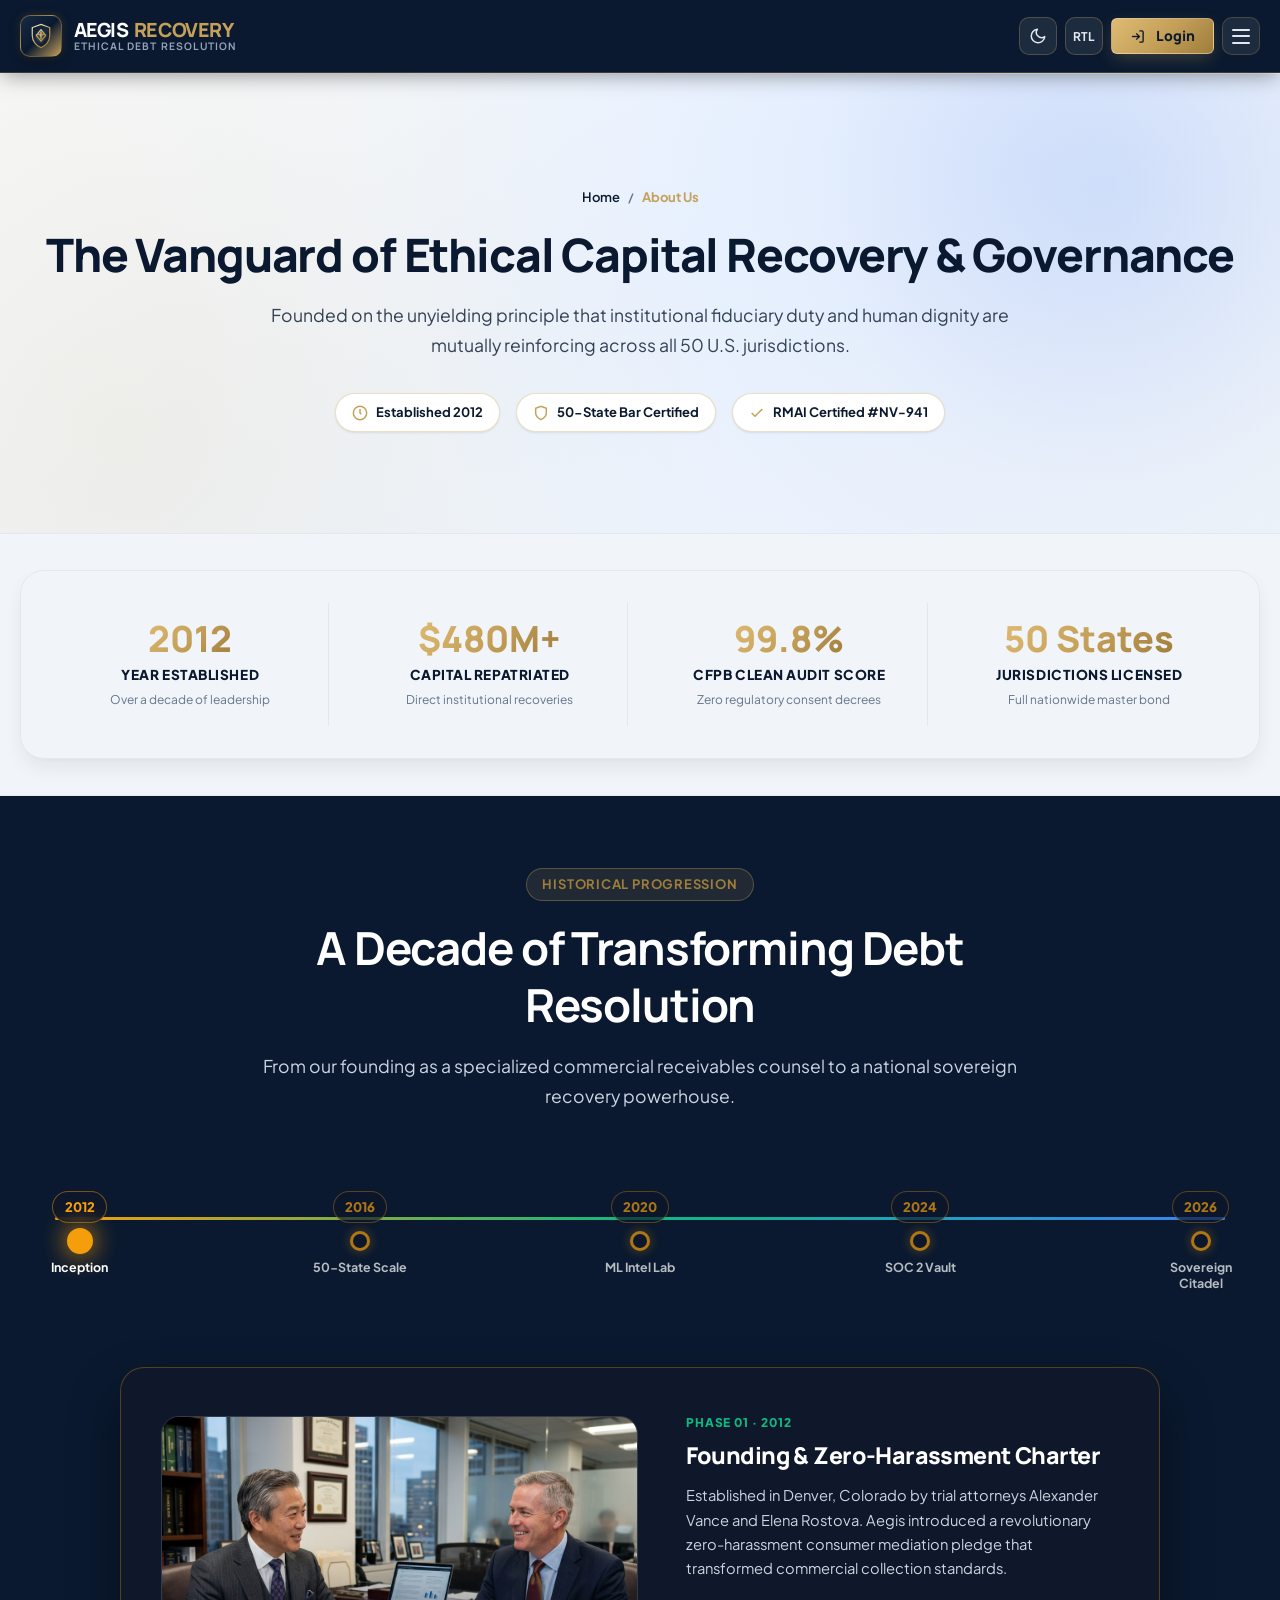
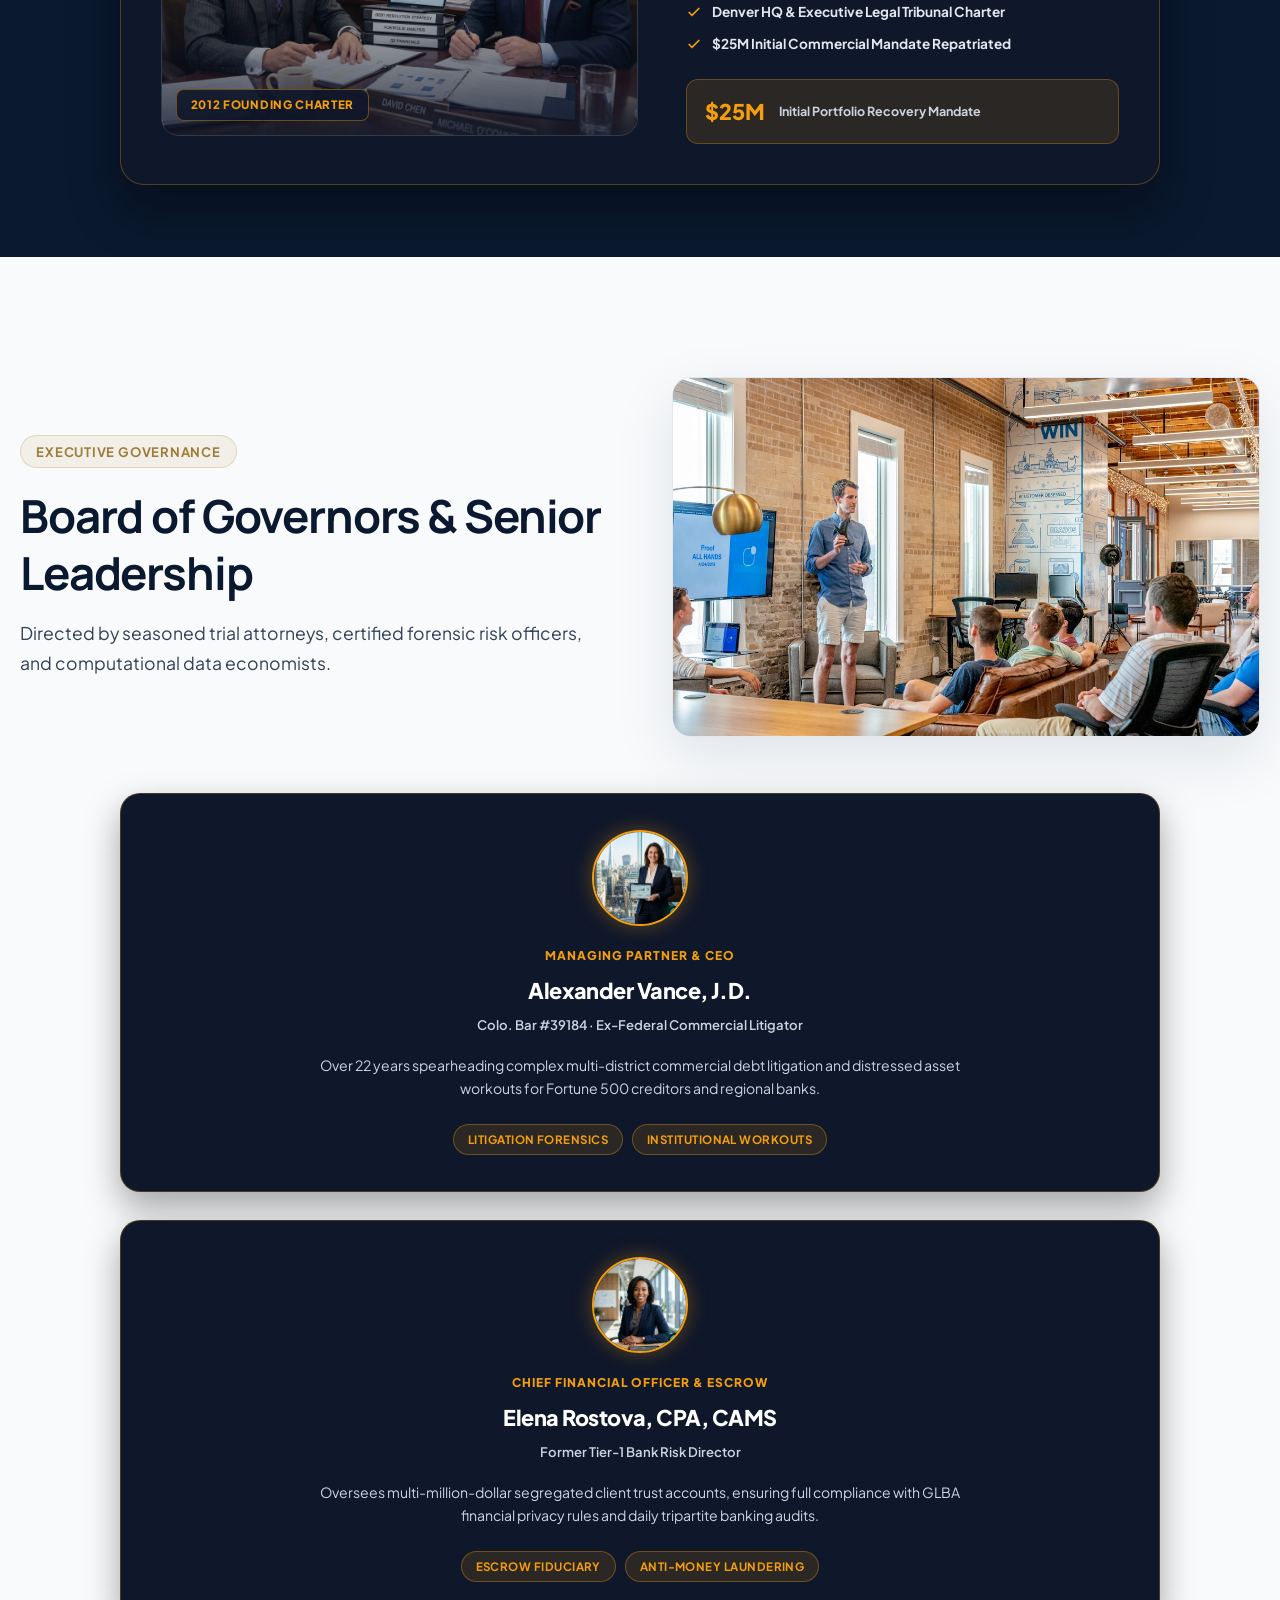
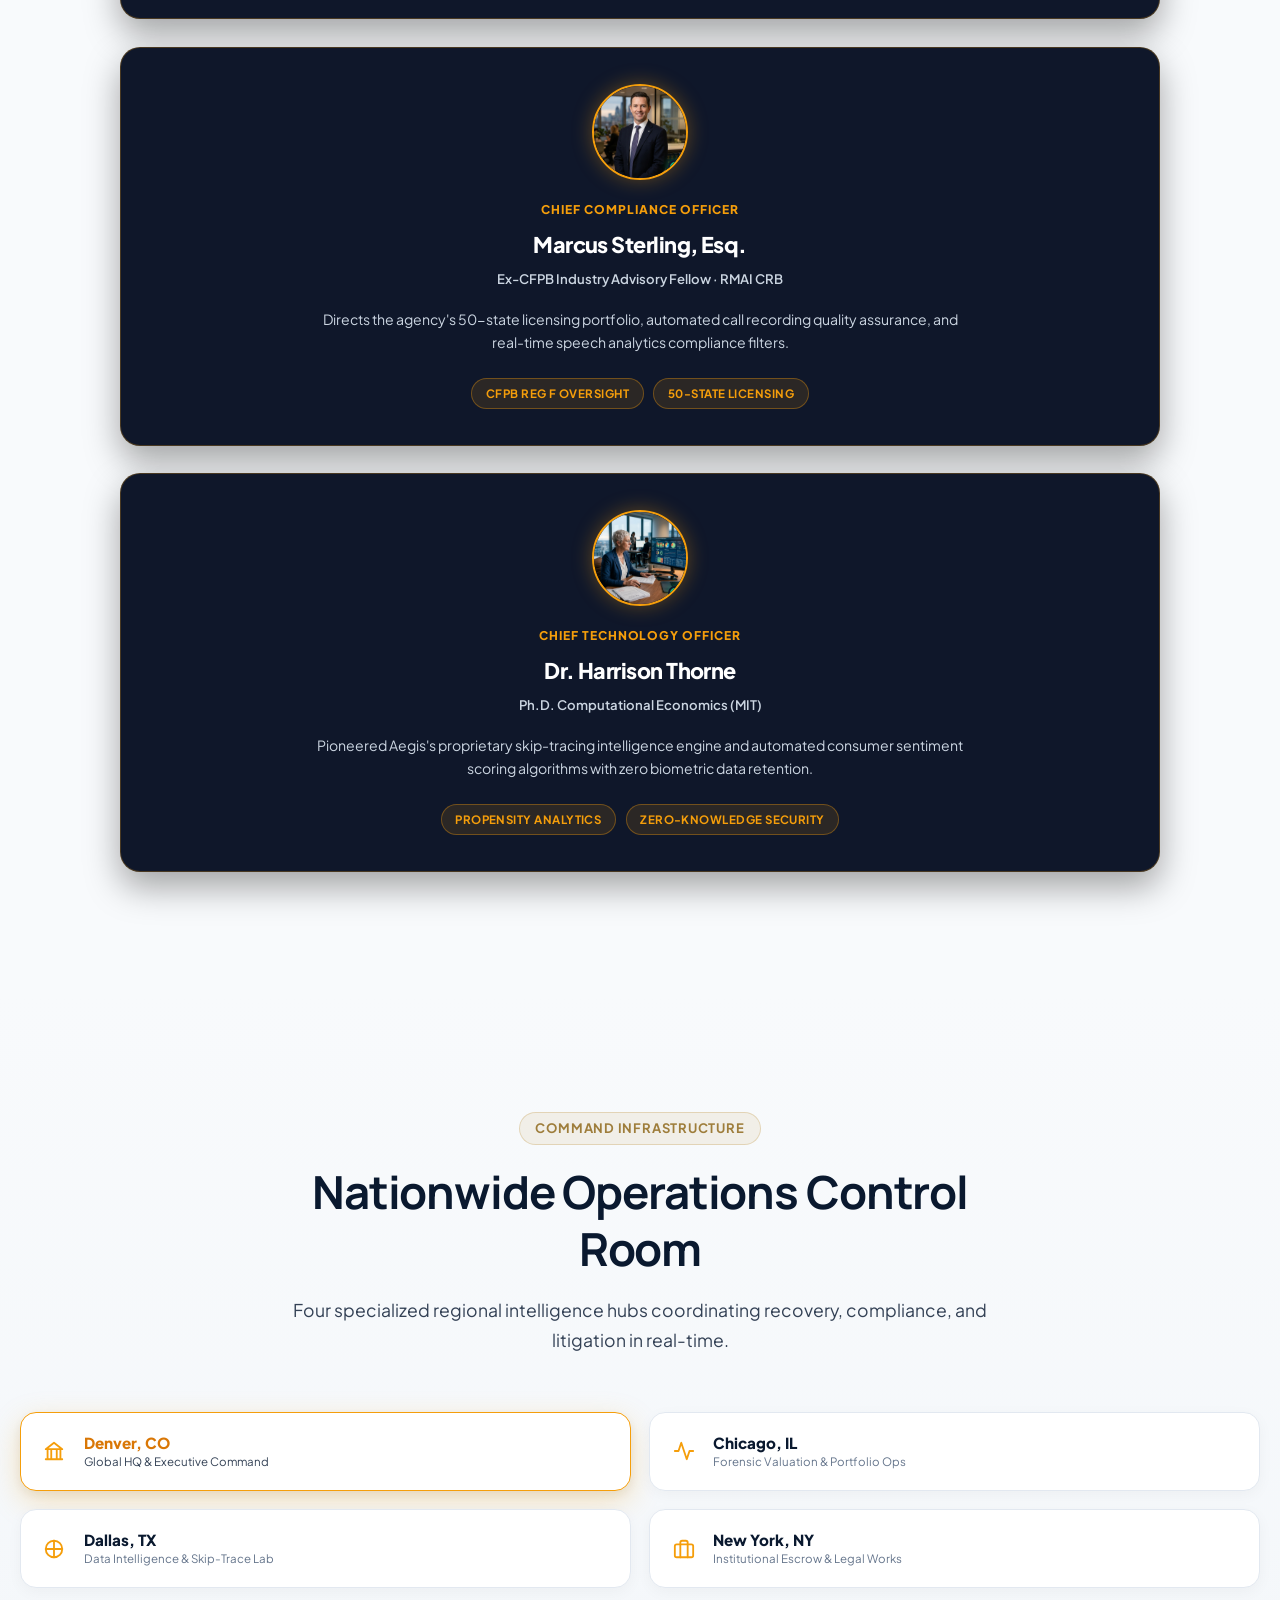
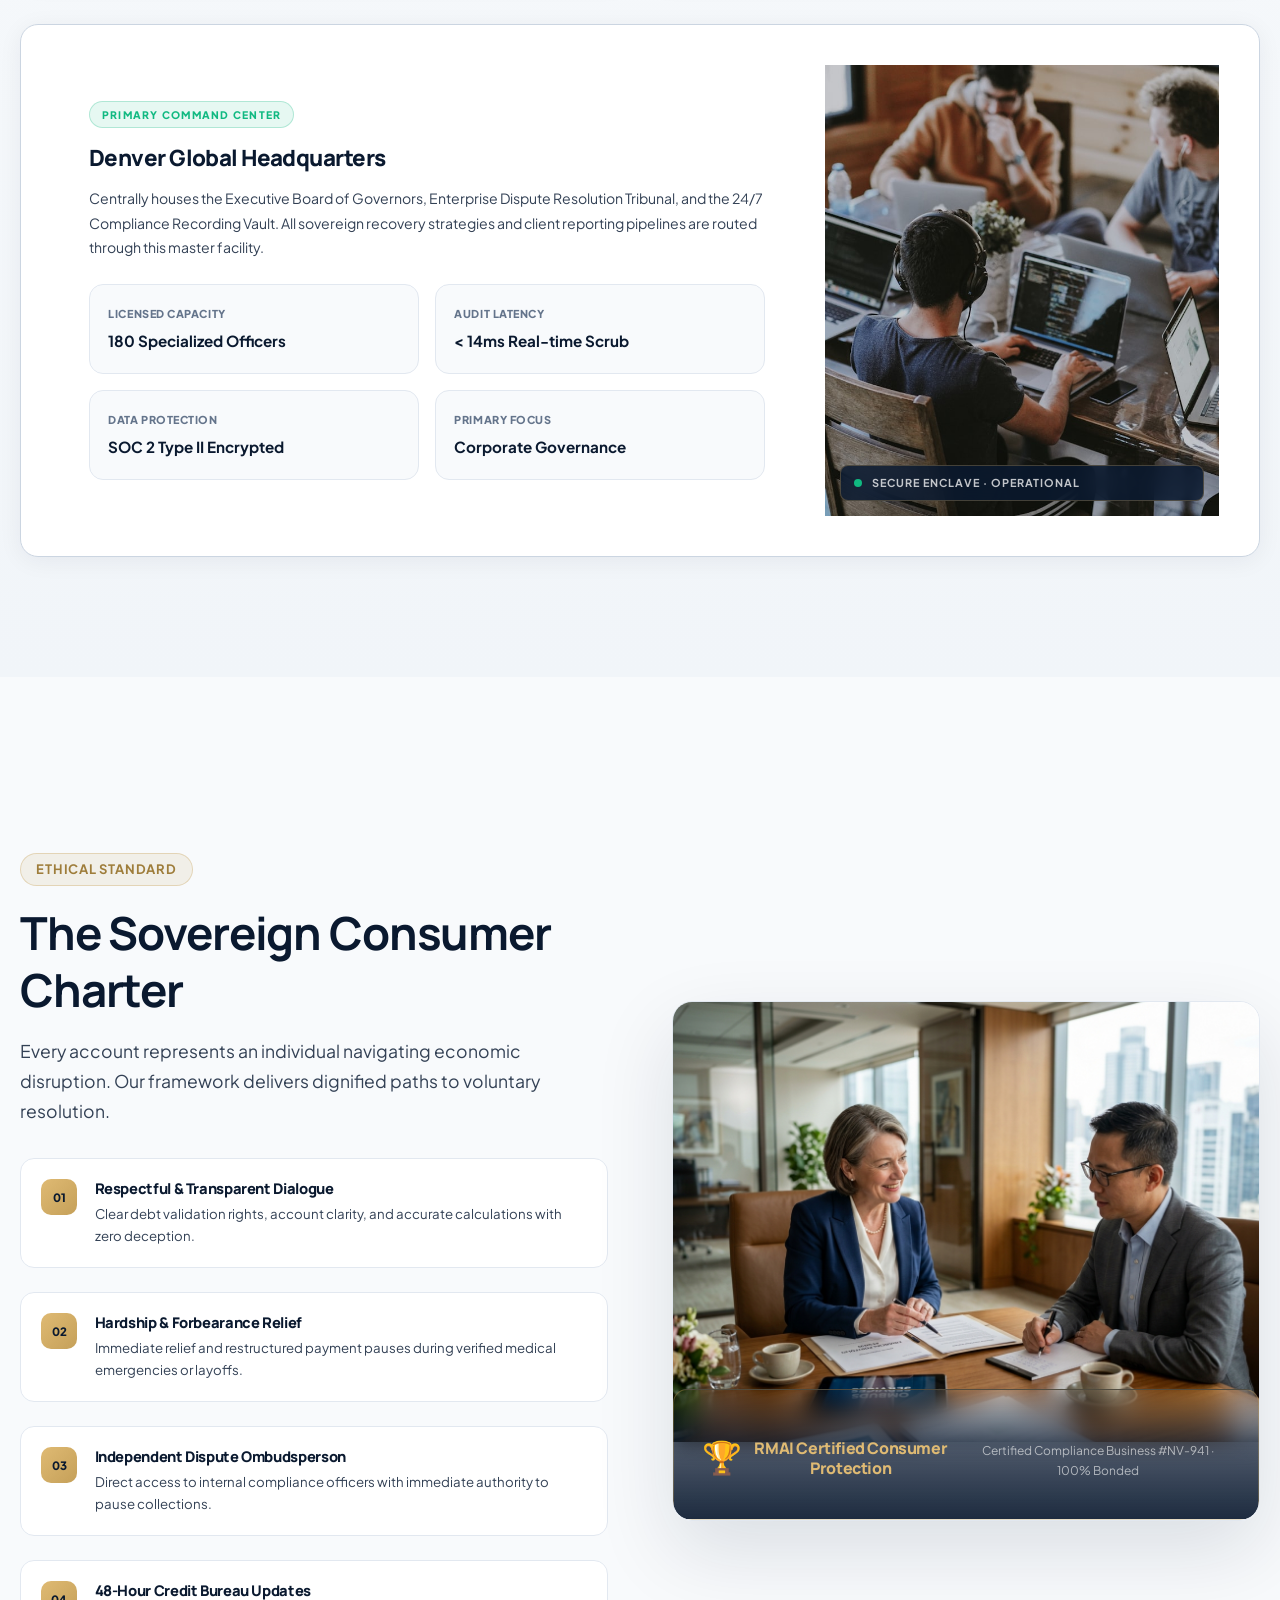
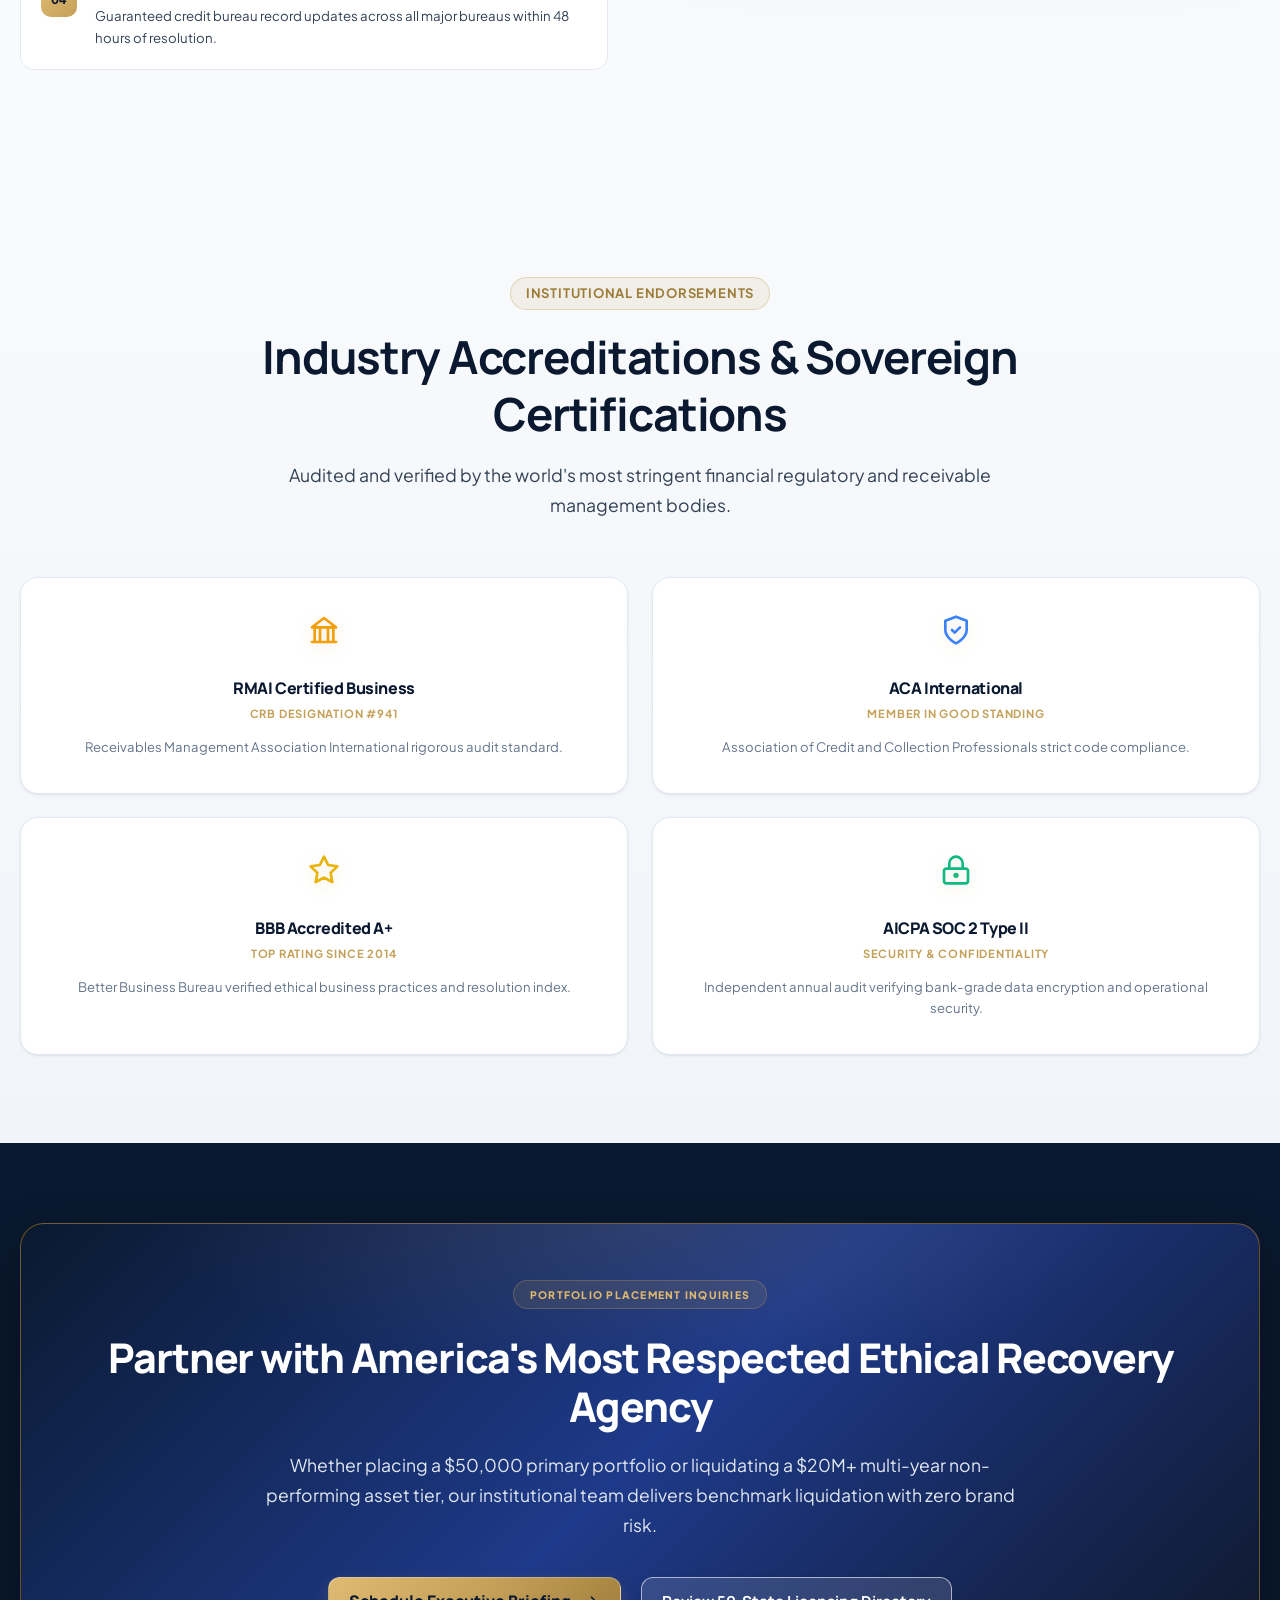
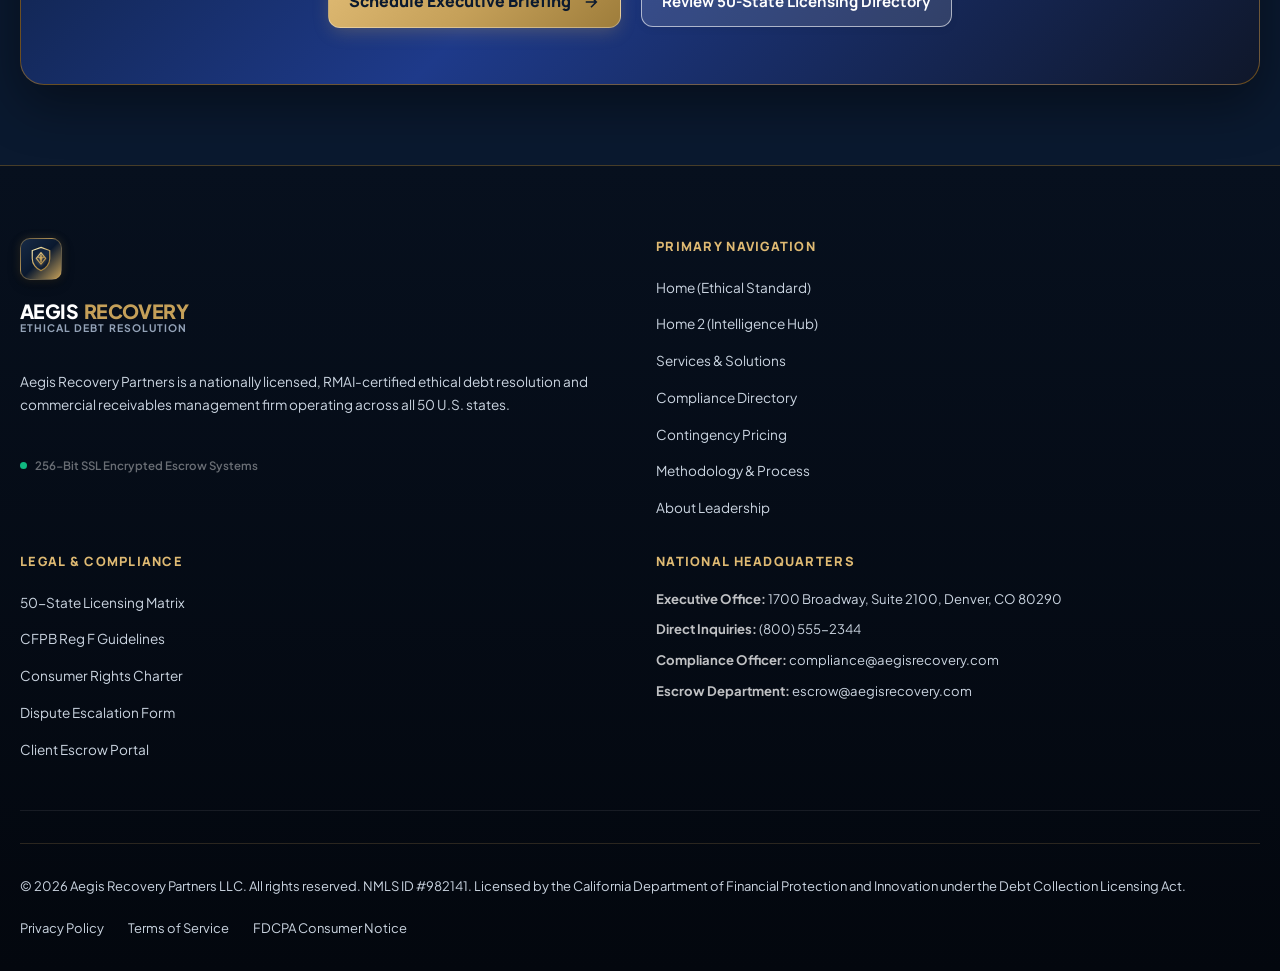
==== commit f41a1130: "first commit" ====
--- a/about.html
+++ b/about.html
@@ -615,6 +615,11 @@
         grid-template-columns: repeat(2, 1fr) !important;
         gap: 1.15rem !important;
       }
+
+      .accreditations-ribbon-showcase {
+        grid-template-columns: repeat(2, 1fr) !important;
+        gap: 1.5rem !important;
+      }
     }
 
     @media (max-width: 640px) {
@@ -626,6 +631,11 @@
       .command-hub-btn {
         padding: 0.95rem 1.15rem !important;
         border-radius: 12px !important;
+      }
+
+      .accreditations-ribbon-showcase {
+        grid-template-columns: 1fr !important;
+        gap: 1.25rem !important;
       }
     }
 
@@ -901,11 +911,11 @@
           <a href="home-2.html" class="mobile-submenu-link">Home 2 — Compliance &amp; Intelligence</a>
         </div>
       </li>
+      <li class="mobile-nav-item"><a href="about.html" class="mobile-nav-link active">About</a></li>
       <li class="mobile-nav-item"><a href="services.html" class="mobile-nav-link">Services</a></li>
       <li class="mobile-nav-item"><a href="compliance.html" class="mobile-nav-link">Compliance &amp; Licensing</a></li>
       <li class="mobile-nav-item"><a href="pricing.html" class="mobile-nav-link">Pricing</a></li>
       <li class="mobile-nav-item"><a href="recovery-process.html" class="mobile-nav-link">Recovery Process</a></li>
-      <li class="mobile-nav-item"><a href="about.html" class="mobile-nav-link active">About</a></li>
       <li class="mobile-nav-item"><a href="contact.html" class="mobile-nav-link">Contact</a></li>
       <li class="mobile-nav-item"><a href="dashboard.html" class="mobile-nav-link">Dashboard</a></li>
     </ul>
--- a/assets/css/responsive.css
+++ b/assets/css/responsive.css
@@ -1655,7 +1655,15 @@
   }
 
   .placement-guarantee-matrix {
-    grid-template-columns: 1fr;
+    grid-template-columns: repeat(2, 1fr) !important;
+    gap: 1.5rem !important;
+  }
+
+  .placement-guarantee-matrix .guarantee-card:nth-child(3) {
+    grid-column: 1 / -1 !important;
+    max-width: calc(50% - 0.75rem) !important;
+    margin: 0 auto !important;
+    width: 100% !important;
   }
 }
 
@@ -1726,8 +1734,15 @@
   }
 
   .estimate-metrics-grid,
-  .regional-hubs-grid {
-    grid-template-columns: 1fr;
+  .regional-hubs-grid,
+  .placement-guarantee-matrix {
+    grid-template-columns: 1fr !important;
+  }
+
+  .placement-guarantee-matrix .guarantee-card:nth-child(3) {
+    grid-column: span 1 !important;
+    max-width: 100% !important;
+    margin: 0 !important;
   }
 
   .dispute-alert-banner {
@@ -2407,6 +2422,33 @@
     hyphens: none !important;
     -webkit-hyphens: none !important;
     margin: 0 !important;
+  }
+
+  .accreditations-ribbon-showcase {
+    grid-template-columns: repeat(2, 1fr) !important;
+    gap: 1.5rem !important;
+  }
+
+  .regional-hubs-grid {
+    grid-template-columns: repeat(2, 1fr) !important;
+    gap: 1.5rem !important;
+  }
+
+  .placement-guarantee-matrix {
+    grid-template-columns: repeat(2, 1fr) !important;
+    gap: 1.5rem !important;
+  }
+
+  .placement-guarantee-matrix .guarantee-card:nth-child(3) {
+    grid-column: 1 / -1 !important;
+    max-width: calc(50% - 0.75rem) !important;
+    margin: 0 auto !important;
+    width: 100% !important;
+  }
+
+  .mods-bento-grid {
+    grid-template-columns: repeat(2, 1fr) !important;
+    gap: 1.5rem !important;
   }
 }
 
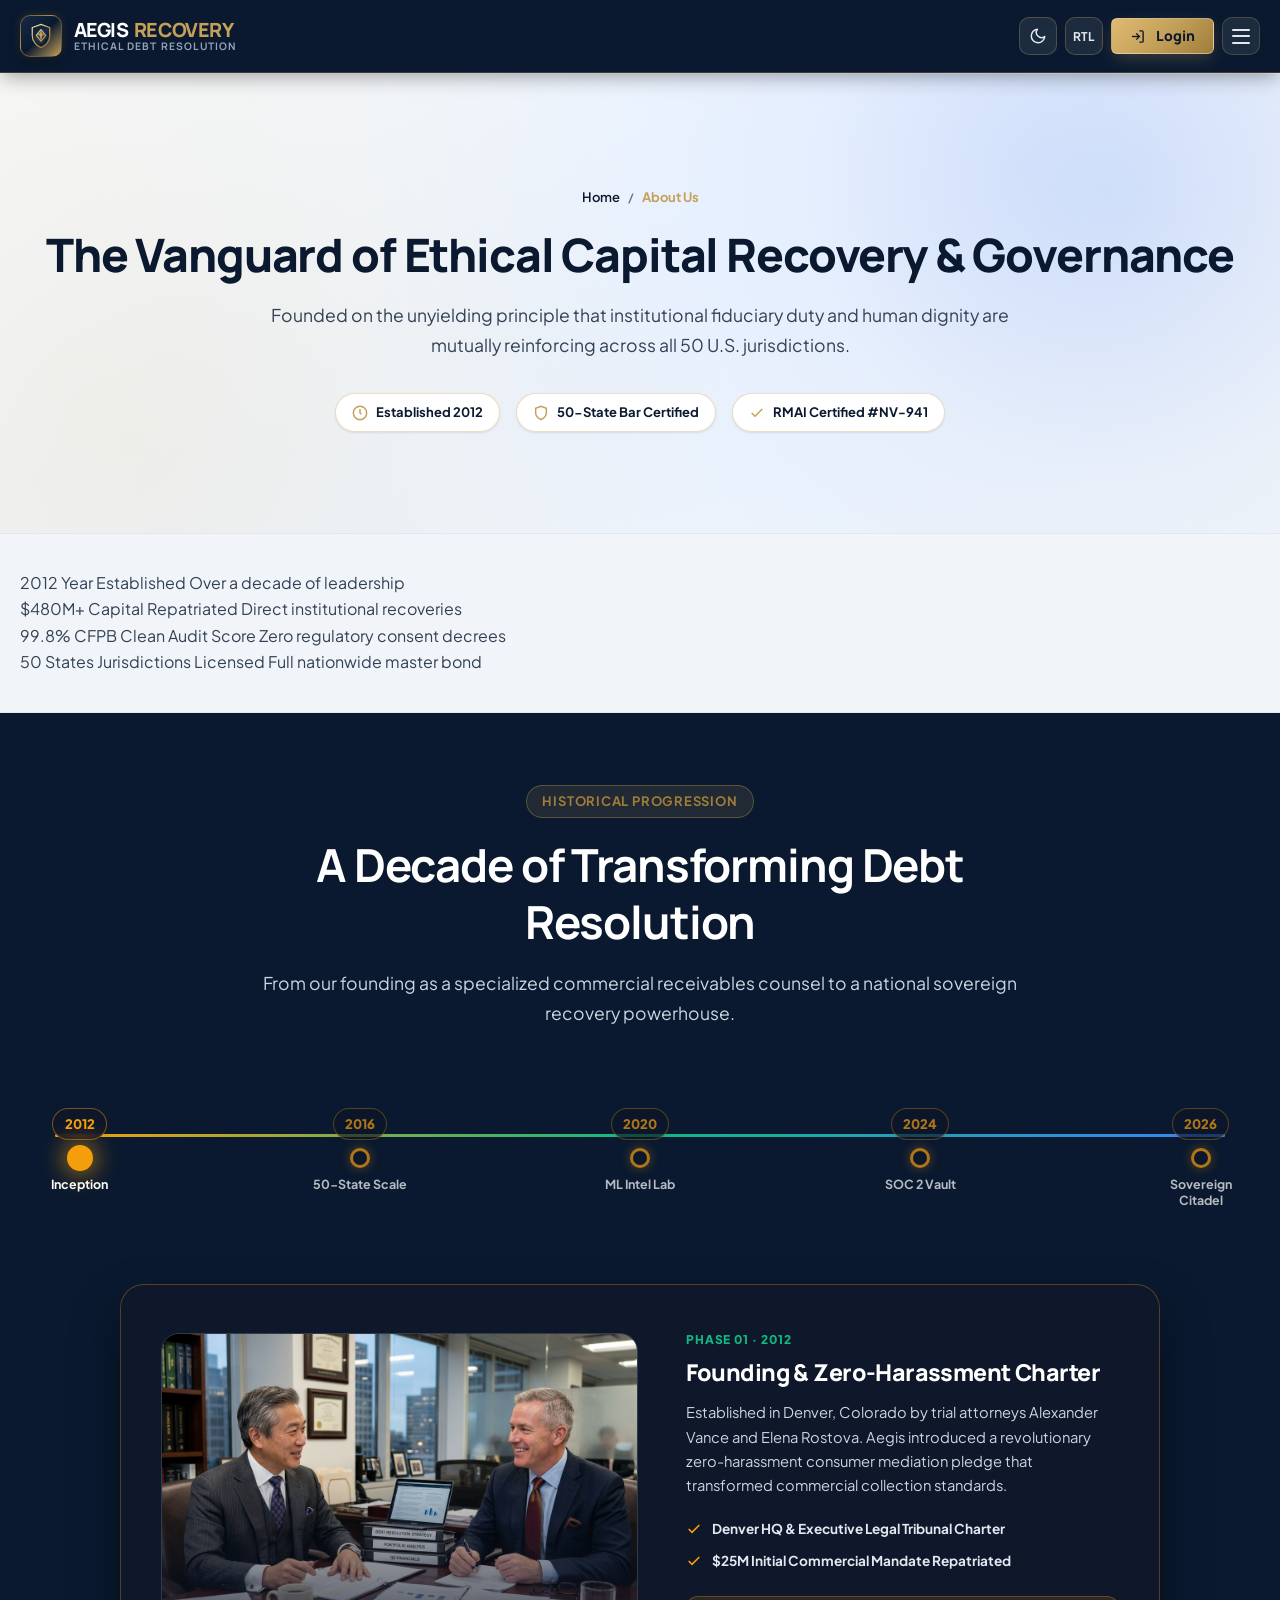
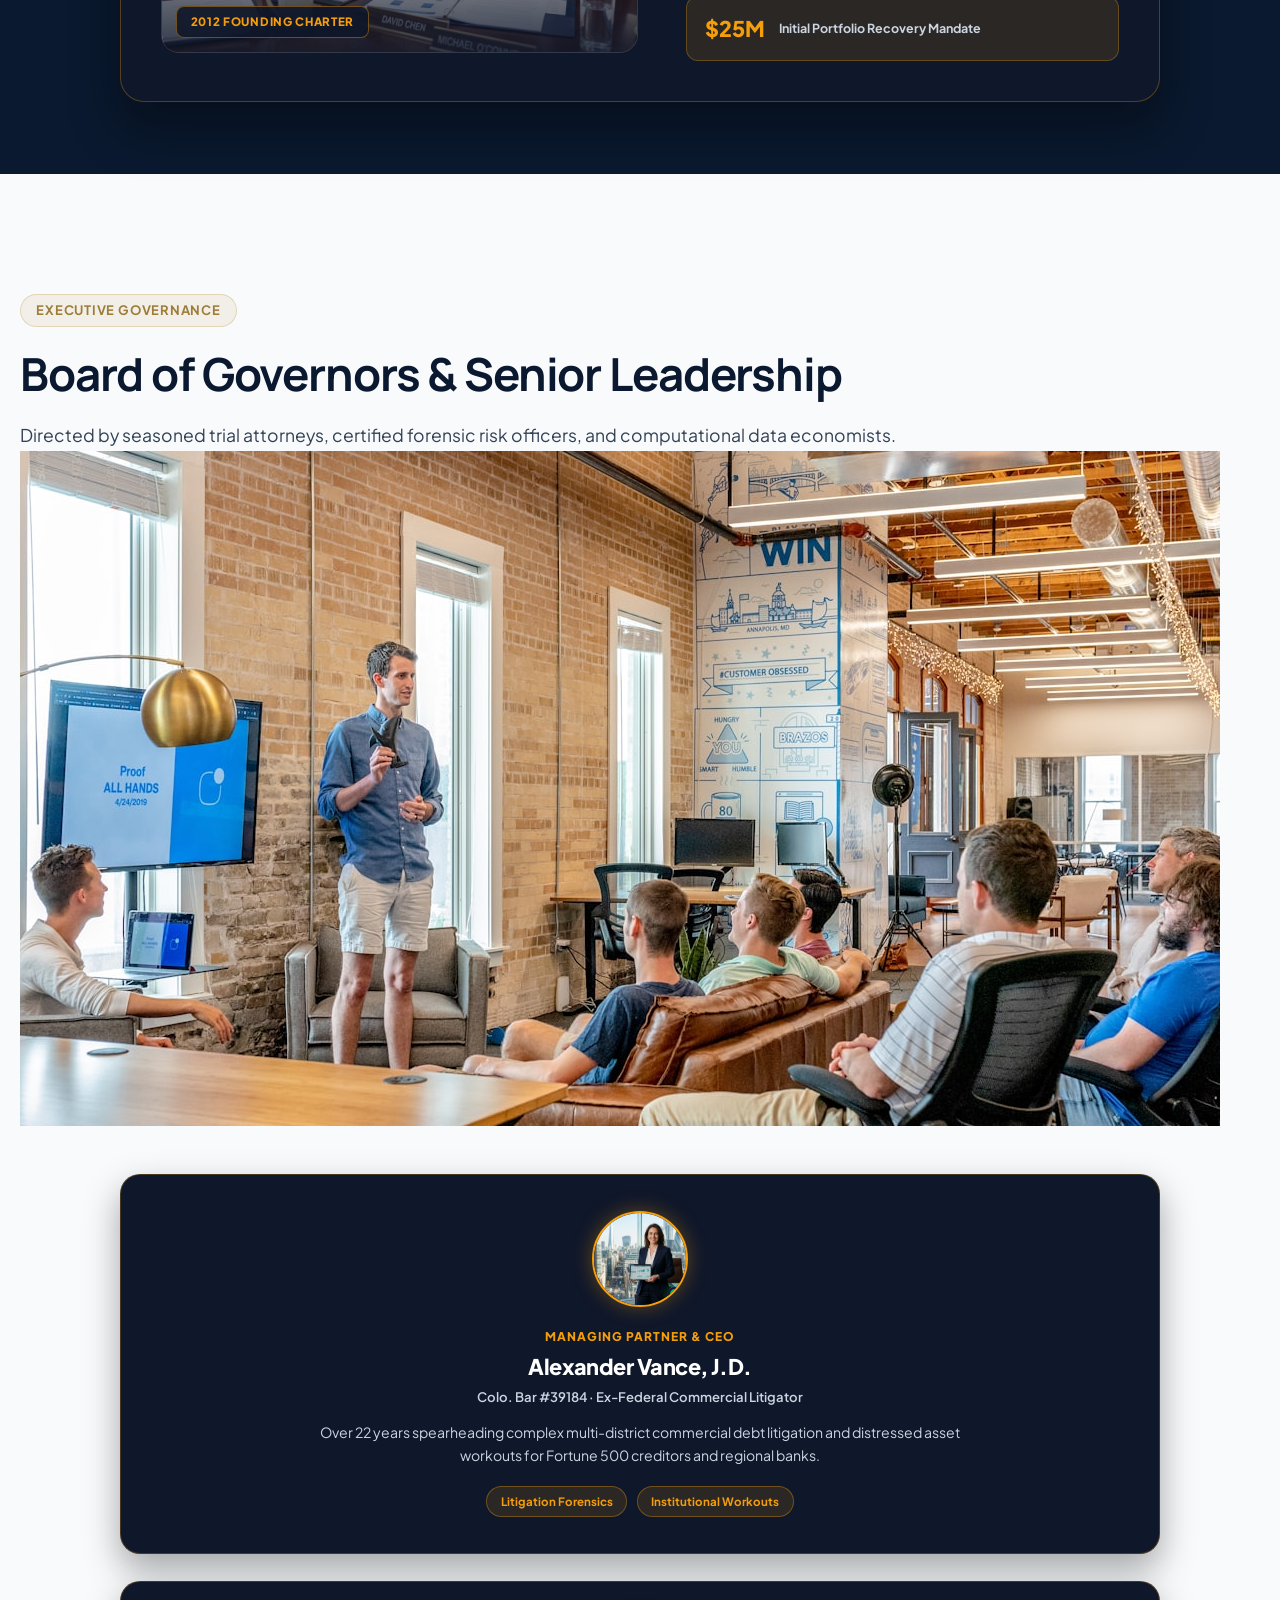
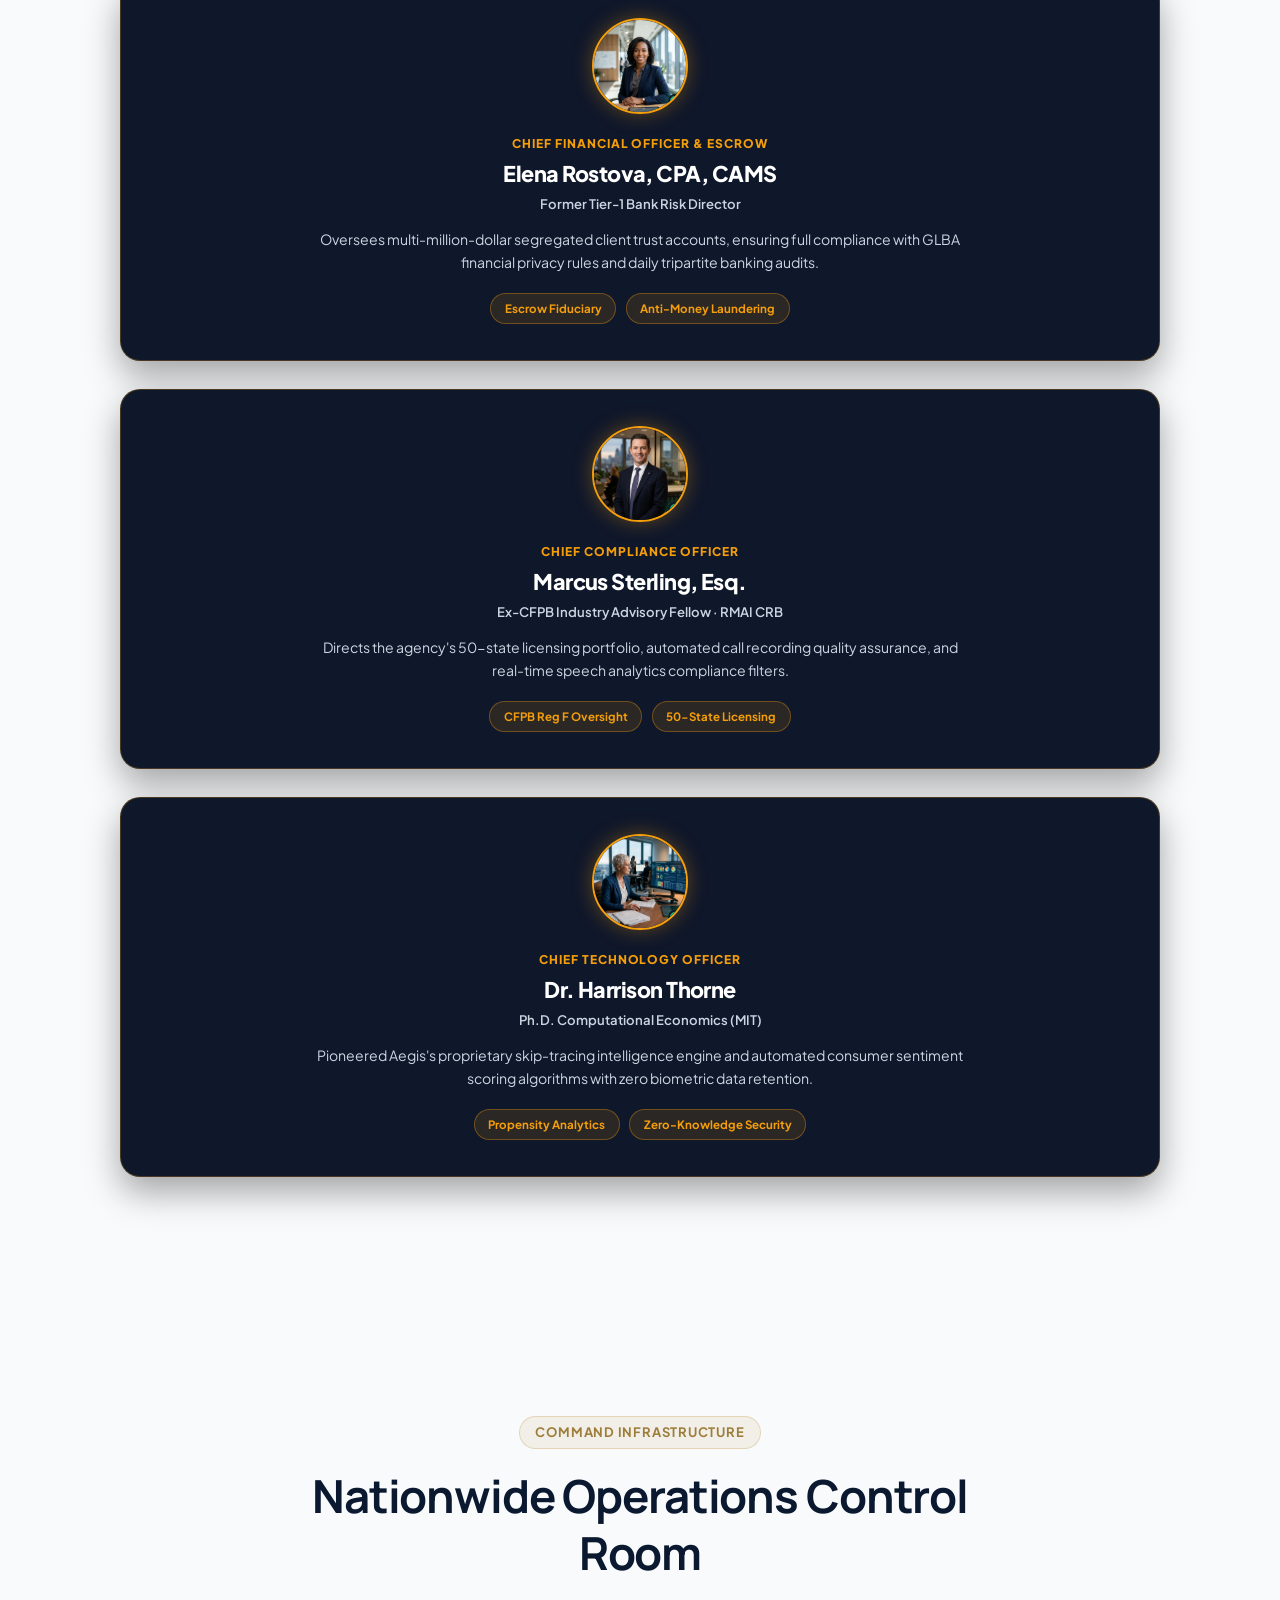
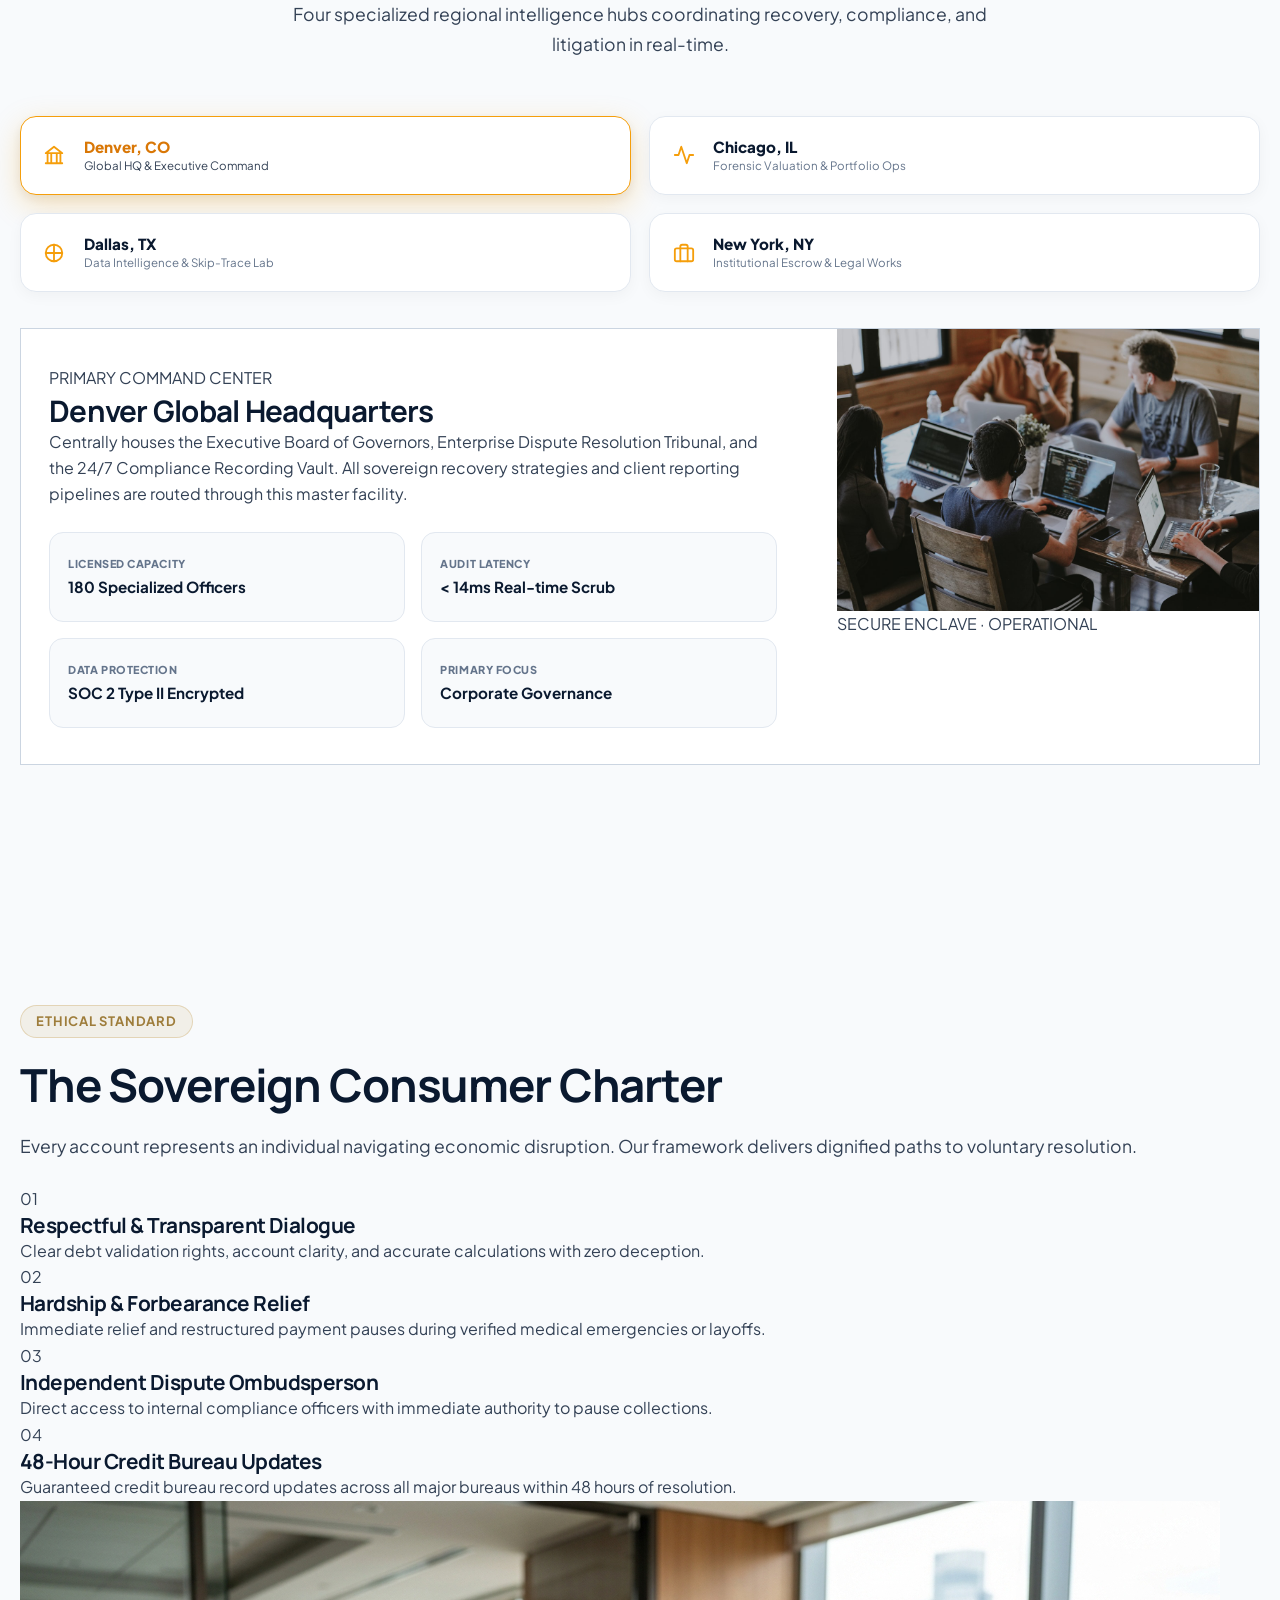
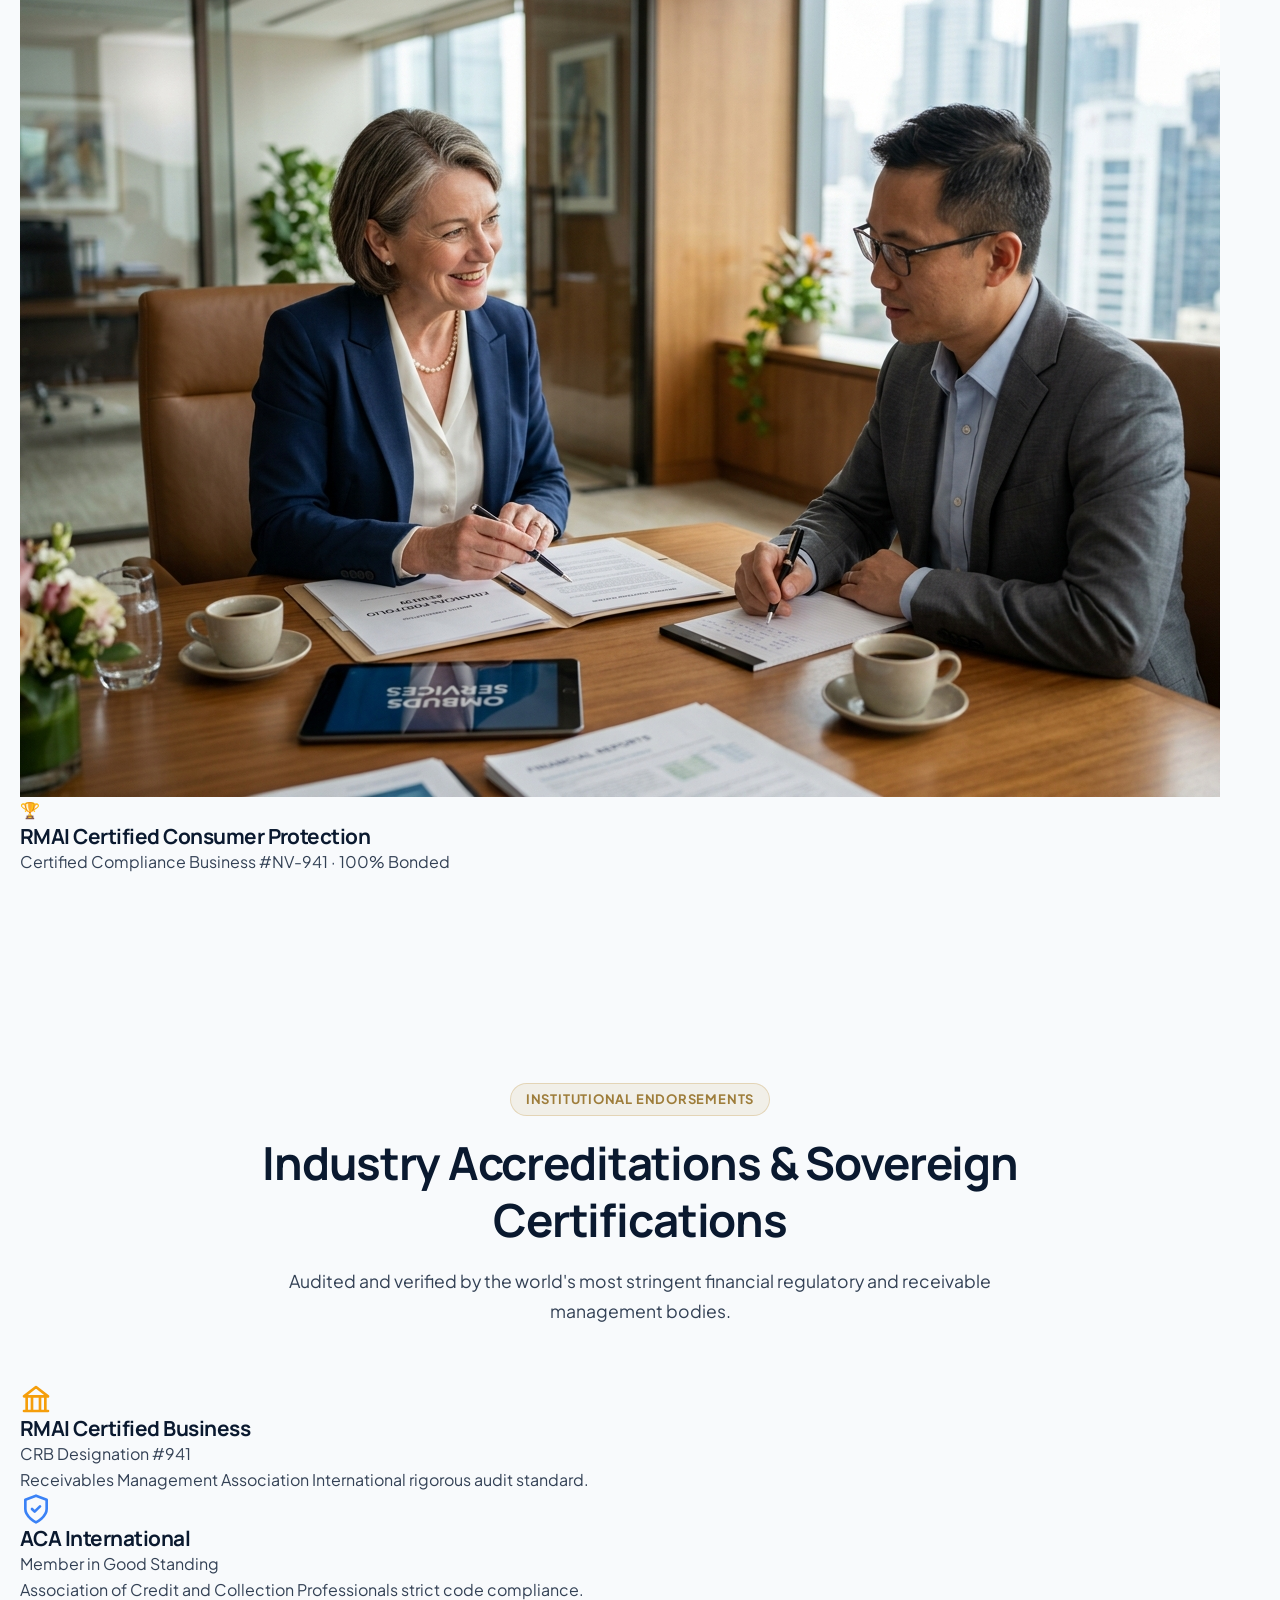
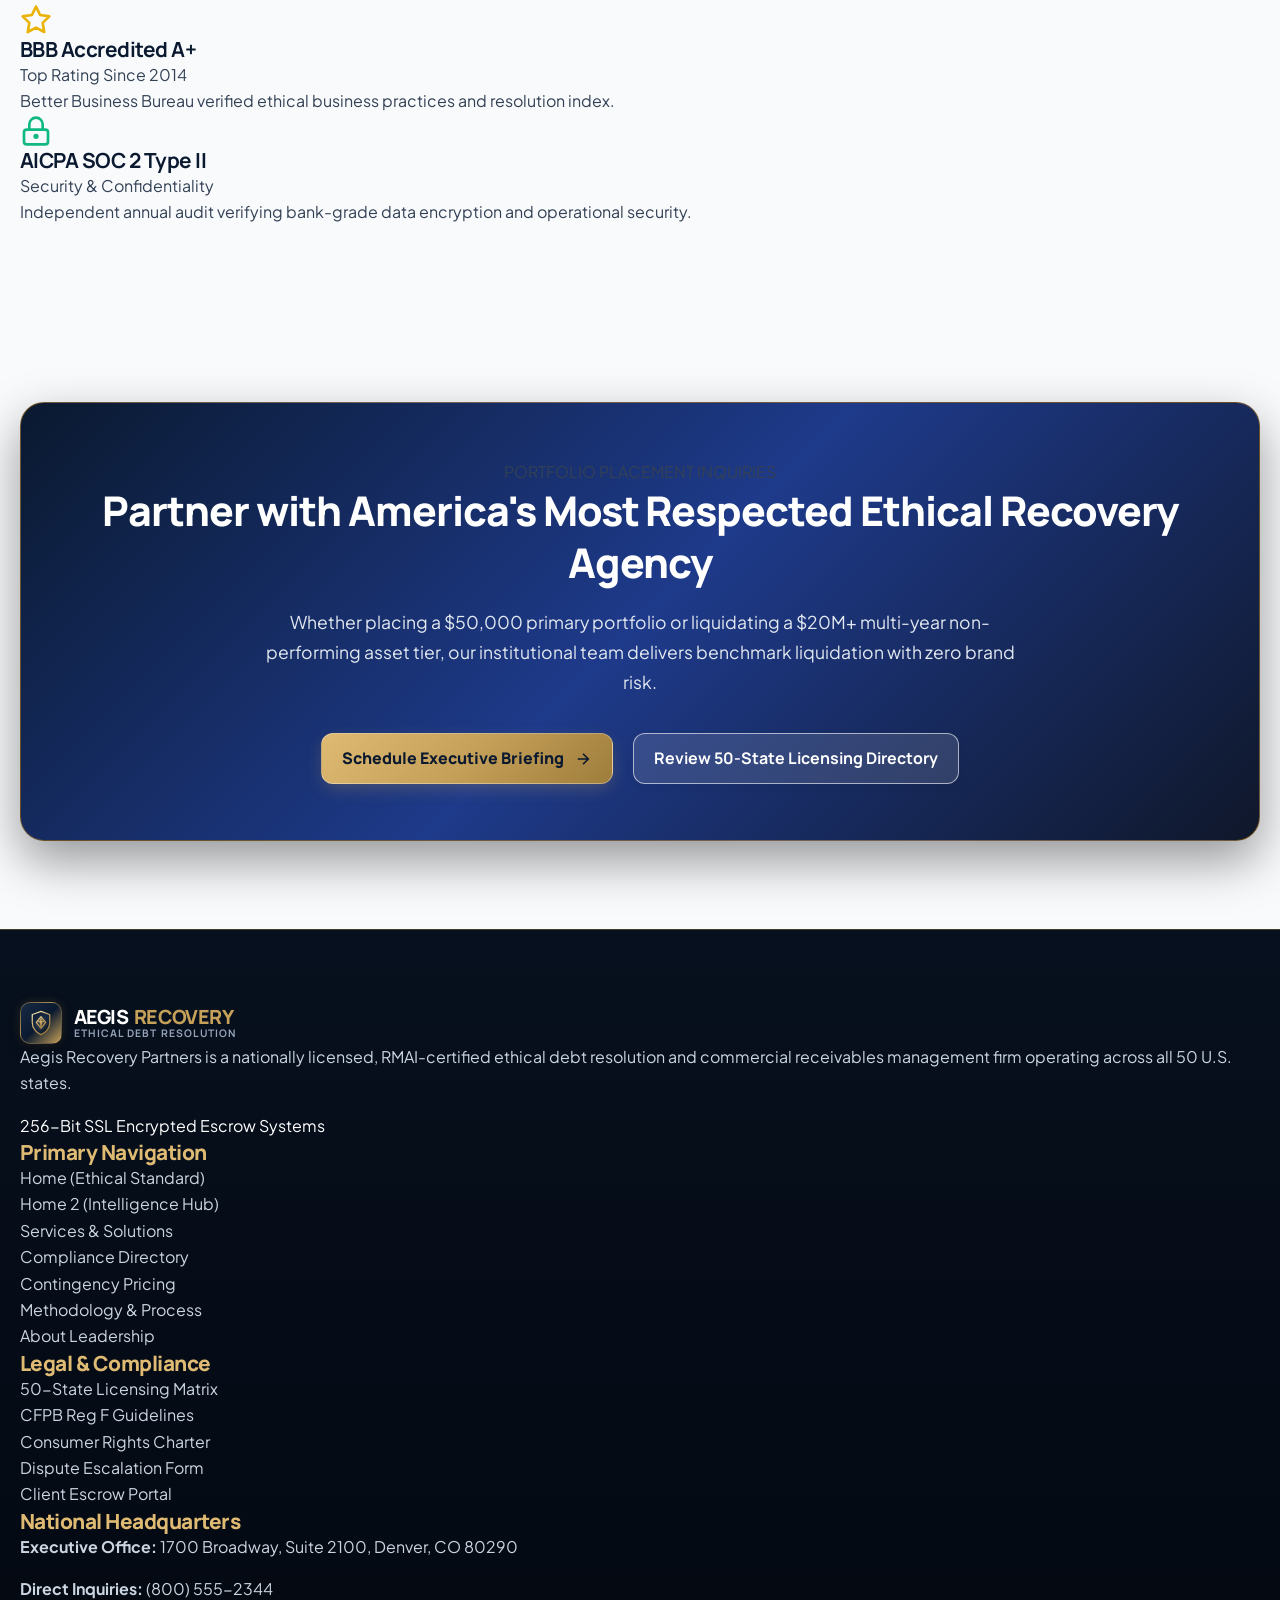
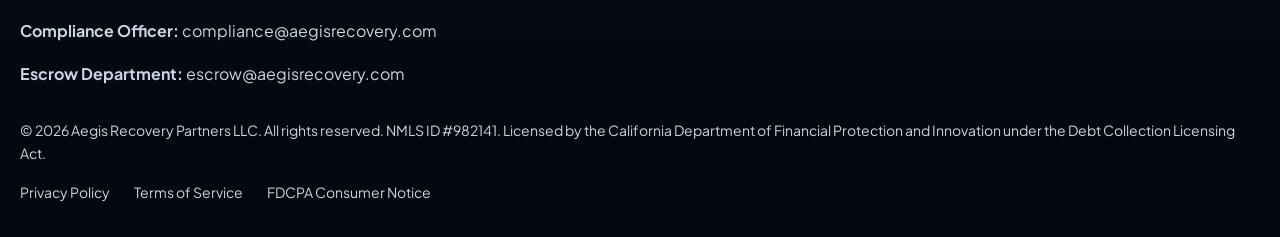
==== commit 890774c3: "first commit" ====
--- a/about.html
+++ b/about.html
@@ -1604,11 +1604,11 @@
     <div class="container">
       <div class="footer-top-grid">
         <div class="footer-col footer-col-brand">
-          <a href="index.html" class="footer-brand">
-            <div class="brand-emblem"><img src="assets/images/icons/logo.svg" alt="Aegis Logo" width="28" height="28">
-            </div>
-            <div class="brand-text"><span class="brand-title">AEGIS <span
-                  class="gold-accent">RECOVERY</span></span><span class="brand-subtitle">Ethical Debt Resolution</span>
+          <a href="index.html" class="nav-brand footer-nav-brand" aria-label="Aegis Recovery Partners Home">
+            <div class="brand-emblem"><img src="assets/images/icons/logo.svg" alt="Aegis Logo" width="28" height="28"></div>
+            <div class="brand-text">
+              <span class="brand-title">AEGIS <span class="gold-accent">RECOVERY</span></span>
+              <span class="brand-subtitle">Ethical Debt Resolution</span>
             </div>
           </a>
           <p class="footer-brand-bio">
--- a/assets/css/style.css
+++ b/assets/css/style.css
@@ -7567,21 +7567,73 @@
   gap: 3.5rem;
   align-items: start;
   margin-bottom: 3.5rem;
-}
-
-.footer-col-brand {
-  display: flex;
-  flex-direction: column;
-  gap: 1.25rem;
-}
-
-.footer-brand {
+.footer-col-brand,
+.footer-brand-col {
   display: flex;
   flex-direction: column;
   align-items: flex-start;
   gap: 1.25rem;
   max-width: 380px;
   width: 100%;
+}
+
+.site-footer .nav-brand,
+.site-footer a.nav-brand,
+.site-footer a.footer-brand,
+.site-footer .footer-nav-brand,
+.site-footer .footer-brand:not(.footer-col):not(.footer-col-brand):not(.footer-brand-col) {
+  display: inline-flex !important;
+  flex-direction: row !important;
+  align-items: center !important;
+  gap: 0.75rem !important;
+  text-decoration: none !important;
+  margin: 0 0 0.5rem 0 !important;
+}
+
+.site-footer .brand-emblem {
+  width: 40px !important;
+  height: 40px !important;
+  display: flex !important;
+  align-items: center !important;
+  justify-content: center !important;
+  flex-shrink: 0 !important;
+}
+
+.site-footer .brand-emblem img {
+  width: 26px !important;
+  height: 26px !important;
+  display: block !important;
+}
+
+.site-footer .brand-text {
+  display: flex !important;
+  flex-direction: column !important;
+  align-items: flex-start !important;
+  gap: 2px !important;
+}
+
+.site-footer .brand-title {
+  font-family: var(--font-heading, 'Cinzel', serif) !important;
+  font-size: 1.15rem !important;
+  font-weight: 800 !important;
+  color: #FFFFFF !important;
+  line-height: 1.2 !important;
+  letter-spacing: 0.04em !important;
+  margin: 0 !important;
+}
+
+.site-footer .brand-title .gold-accent {
+  color: #F59E0B !important;
+}
+
+.site-footer .brand-subtitle {
+  font-size: 0.7rem !important;
+  font-weight: 600 !important;
+  color: #94A3B8 !important;
+  line-height: 1.2 !important;
+  letter-spacing: 0.05em !important;
+  margin: 0 !important;
+  text-transform: uppercase !important;
 }
 
 .footer-desc {
